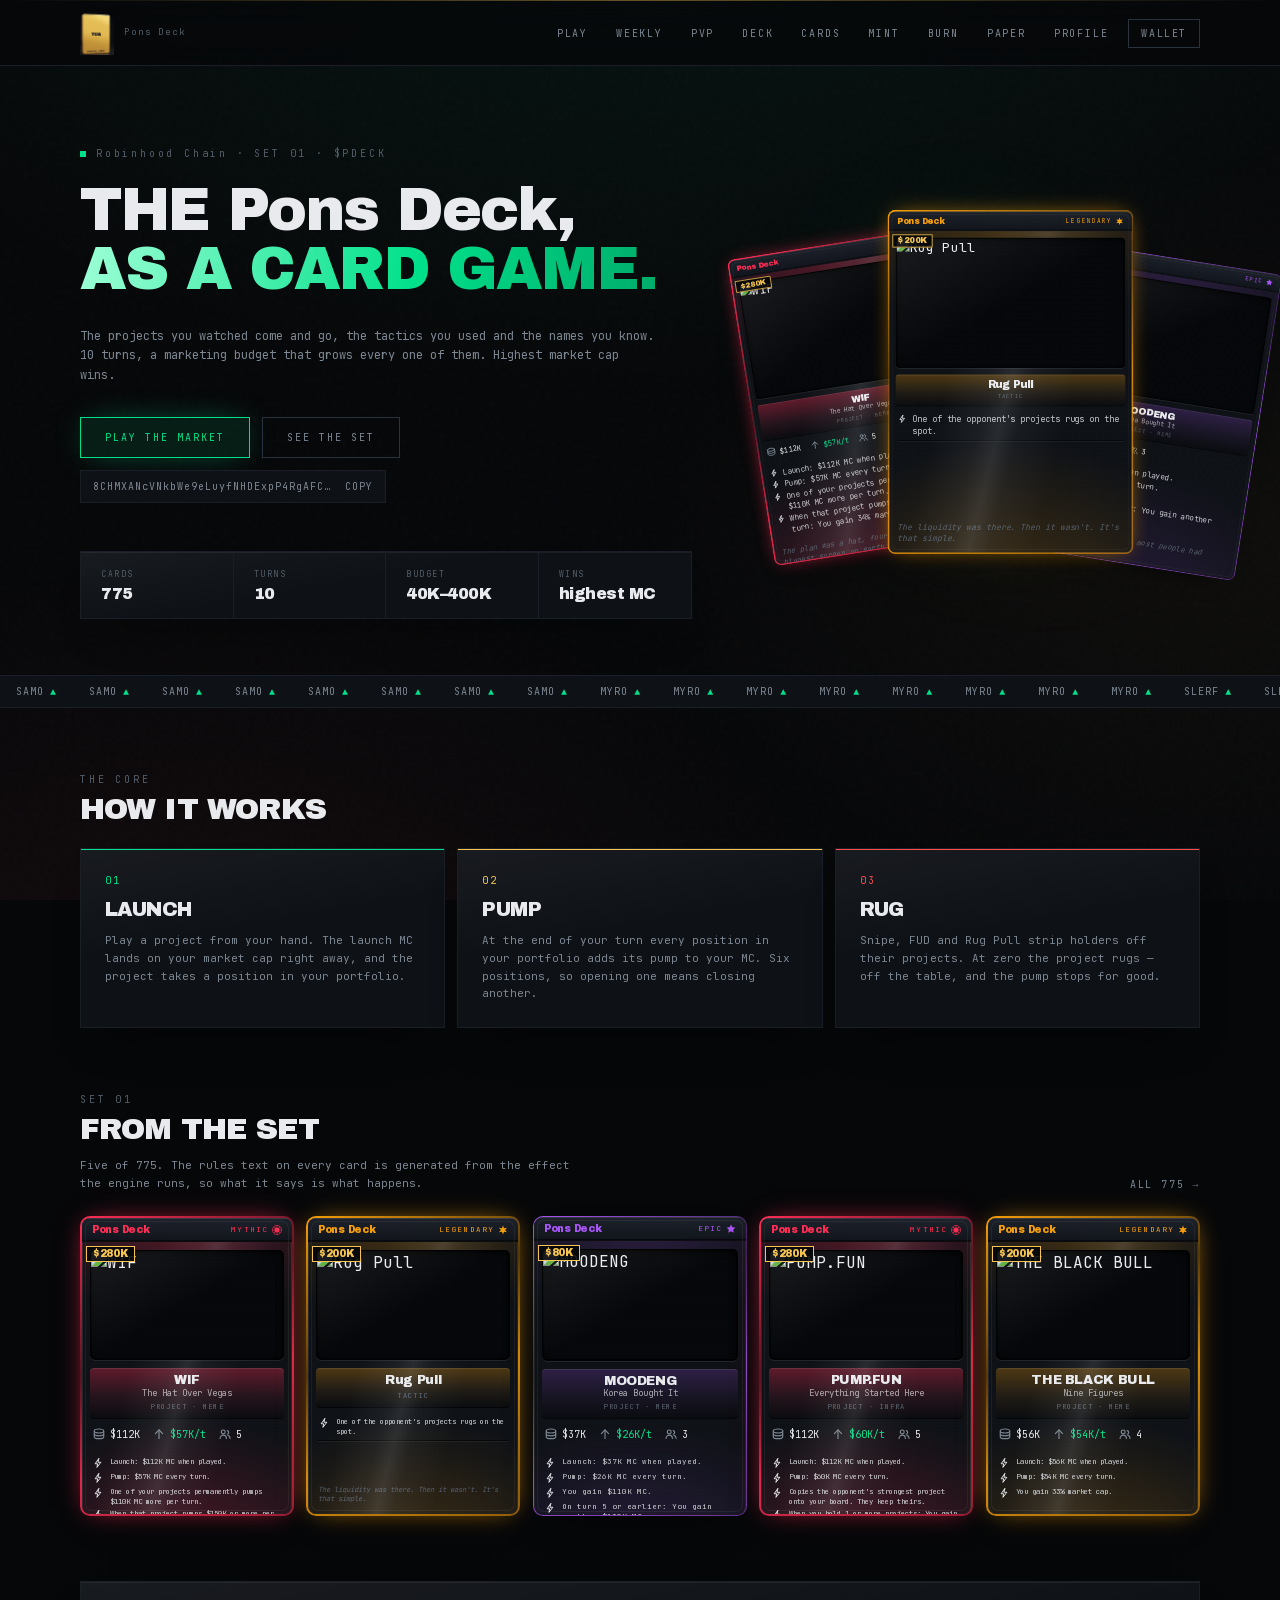
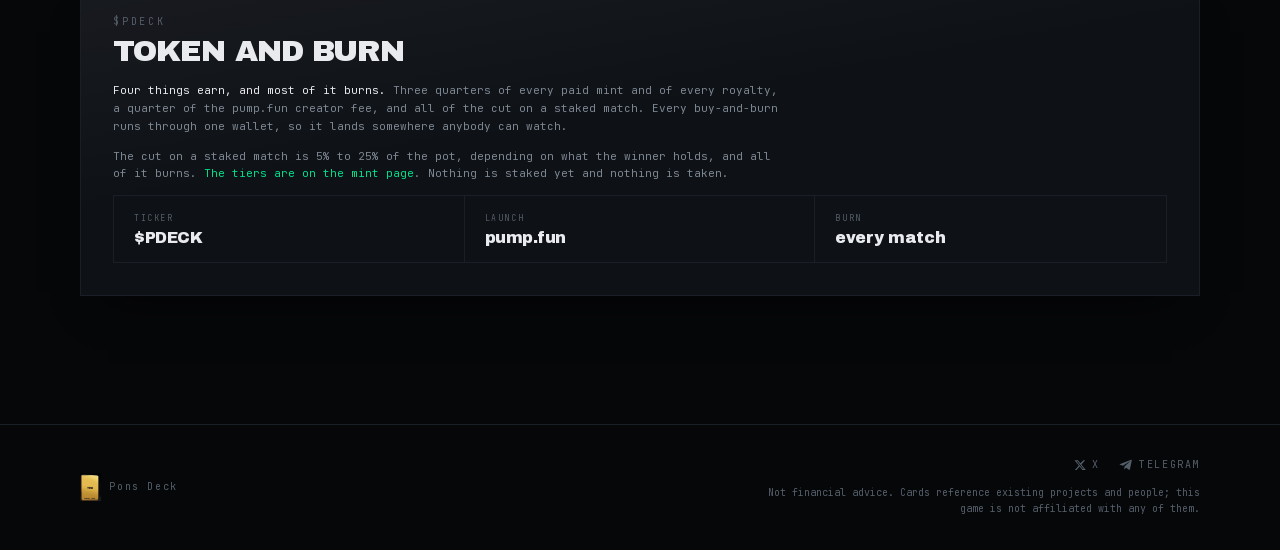
==== index.html @ 1ff7544f "Initial commit for Pons Deck (trenches.cards clone)" ====
<!DOCTYPE html><html lang="en" class="archivo_black_60aab6a7-module__a0io7q__variable jetbrains_mono_f8290d5a-module__2Nw1lG__variable"><head><meta charSet="utf-8"/><meta name="viewport" content="width=device-width, initial-scale=1"/><link rel="preload" href="/_next/static/media/5e4d537aaa9e154b-s.p.1ewykk74tw0il.woff2" as="font" crossorigin="" type="font/woff2"/><link rel="preload" href="/_next/static/media/70bc3e132a0a741e-s.p.3t6q91iet4nsy.woff2" as="font" crossorigin="" type="font/woff2"/><link rel="preload" as="image" href="/logo.png"/><link rel="preload" href="/art/wif.webp" as="image"/><link rel="preload" href="/art/rugpull.webp" as="image"/><link rel="preload" href="/art/moodeng.webp" as="image"/><link rel="preload" href="/art/pumpfun.webp" as="image"/><link rel="preload" href="/art/black-bull.webp" as="image"/><link rel="stylesheet" href="/_next/static/chunks/2begq67orxpct.css" data-precedence="next"/><link rel="preload" as="script" fetchPriority="low" href="/_next/static/chunks/310vm2bl3xxpt.js"/><script src="/_next/static/chunks/0jkxkc_osfzug.js" async=""></script><script src="/_next/static/chunks/0e-ip9sko4zkx.js" async=""></script><script src="/_next/static/chunks/0u-e01_rjtvdc.js" async=""></script><script src="/_next/static/chunks/turbopack-1wwi3iga9u_0g.js" async=""></script><script src="/_next/static/chunks/06-hdz4_4t0p2.js" async="" crossorigin=""></script><script src="/_next/static/chunks/16tr2kew3rztw.js" async="" crossorigin=""></script><script src="/_next/static/chunks/1-u04g0y1rtwx.js" async="" crossorigin=""></script><script src="/_next/static/chunks/0h2qsuyze9ds1.js" async="" crossorigin=""></script><script src="/_next/static/chunks/1tpcr4rs-er6t.js" async="" crossorigin=""></script><meta name="next-size-adjust" content=""/><title>Pons Deck</title><meta name="description" content="A card game about the Robinhood Chain Pons Deck. The projects you know, the tactics you use. Highest market cap wins."/><meta property="og:title" content="Pons Deck"/><meta property="og:description" content="A card game about the Robinhood Chain Pons Deck. The projects you know, the tactics you use. Highest market cap wins."/><meta property="og:image" content="https://Pons Deck.cards/opengraph-image.png?opengraph-image.3walmexu-iids.png"/><meta property="og:image:type" content="image/png"/><meta property="og:image:width" content="1200"/><meta property="og:image:height" content="630"/><meta property="og:image:alt" content="Pons Deck — six cards dealt out, market cap climbing to a mythic. Set 01, Robinhood Chain.
"/><meta name="twitter:card" content="summary_large_image"/><meta name="twitter:title" content="Pons Deck"/><meta name="twitter:description" content="A card game about the Robinhood Chain Pons Deck. The projects you know, the tactics you use. Highest market cap wins."/><meta name="twitter:image" content="https://Pons Deck.cards/twitter-image.png?twitter-image.3walmexu-iids.png"/><meta name="twitter:image:alt" content="Pons Deck — six cards dealt out, market cap climbing to a mythic. Set 01, Robinhood Chain.
"/><meta name="twitter:image:type" content="image/png"/><meta name="twitter:image:width" content="1200"/><meta name="twitter:image:height" content="630"/><link rel="icon" href="/icon.png" sizes="64x64" type="image/png"/><link rel="apple-touch-icon" href="/apple-icon.png" sizes="180x180" type="image/png"/><script src="/_next/static/chunks/0cz1d0mv5g_q7.js" noModule=""></script></head><body class="grid-lines flex min-h-screen flex-col"><div hidden=""><!--$--><!--/$--></div><header class="sticky top-0 z-50 border-b border-line bg-ground/70 backdrop-blur-xl"><div class="h-px w-full bg-gradient-to-r from-transparent via-gold/40 to-transparent"></div><nav class="mx-auto flex h-16 max-w-6xl items-center justify-between gap-4 px-4"><a class="group flex items-center gap-2.5" href="/"><img src="/logo.png" alt="TCG" class="h-9 w-auto mix-blend-screen sm:h-11" width="612" height="802"/><span class="hidden text-[9px] tracking-[0.22em] text-faint transition-colors group-hover:text-muted lg:inline">Pons Deck</span></a><div class="flex items-center gap-1"><div class="hidden items-center gap-1 md:flex"><a class="relative px-3 py-2 text-[10px] tracking-[0.18em] transition-colors text-muted hover:text-fg" href="/play">PLAY</a><a class="relative px-3 py-2 text-[10px] tracking-[0.18em] transition-colors text-muted hover:text-fg" href="/tournament">WEEKLY</a><a class="relative px-3 py-2 text-[10px] tracking-[0.18em] transition-colors text-muted hover:text-fg" href="/pvp">PVP</a><a class="relative px-3 py-2 text-[10px] tracking-[0.18em] transition-colors text-muted hover:text-fg" href="/deck">DECK</a><a class="relative px-3 py-2 text-[10px] tracking-[0.18em] transition-colors text-muted hover:text-fg" href="/cards">CARDS</a><a class="relative px-3 py-2 text-[10px] tracking-[0.18em] transition-colors text-muted hover:text-fg" href="/mint">MINT</a><a class="relative px-3 py-2 text-[10px] tracking-[0.18em] transition-colors text-muted hover:text-fg" href="/burn">BURN</a><a class="relative px-3 py-2 text-[10px] tracking-[0.18em] transition-colors text-muted hover:text-fg" href="/trenchpaper">PAPER</a><a class="relative px-3 py-2 text-[10px] tracking-[0.18em] transition-colors text-muted hover:text-fg" href="/profile">PROFILE</a></div><button type="button" aria-expanded="false" aria-label="Open the menu" class="border border-line-strong px-2.5 py-1.5 text-[13px] leading-none text-muted transition-colors hover:border-fg hover:text-fg md:hidden">☰</button><div class="relative ml-1"><button type="button" class="border border-line-strong px-3 py-1.5 text-[10px] tracking-[0.16em] text-muted transition-colors hover:border-pump hover:text-pump">WALLET</button></div></div></nav></header><main class="flex-1"><section class="mx-auto grid max-w-6xl gap-10 px-4 pt-20 pb-14 lg:grid-cols-[1fr_auto] lg:items-center lg:gap-6"><div><p class="flex items-center gap-2.5 text-[10px] tracking-[0.28em] text-faint"><span class="breathe h-1.5 w-1.5 bg-pump"></span>Robinhood Chain · SET 01 · $PDECK</p><h1 class="display mt-5 text-5xl sm:text-6xl 2xl:text-7xl"><span class="block">THE Pons Deck,</span><span class="green-gradient block">AS A CARD GAME.</span></h1><p class="mt-7 max-w-xl text-[12px] leading-relaxed text-muted">The projects you watched come and go, the tactics you used and the names you know.<!-- --> <!-- -->10<!-- --> turns, a marketing budget that grows every one of them. Highest market cap wins.</p><div class="mt-8 flex flex-wrap items-center gap-3"><a class="glow-pump border border-pump bg-pump/10 px-6 py-3 text-[10px] tracking-[0.2em] text-pump transition-colors hover:bg-pump hover:text-ground" href="/play">PLAY THE MARKET</a><a class="border border-line-strong px-6 py-3 text-[10px] tracking-[0.2em] text-muted transition-colors hover:border-gold hover:text-gold" href="/cards">SEE THE SET</a><button type="button" class="inline-flex items-center gap-3 border border-line bg-panel px-3 py-2 text-[10px] tracking-[0.1em] text-muted transition-colors hover:border-pump hover:text-fg"><span class="max-w-[15rem] truncate">8CHMXANcVNkbWe9eLuyfNHDExpP4RgAFCCEVQ6q7pump</span><span class="">COPY</span></button></div><dl class="panel mt-12 grid max-w-2xl grid-cols-2 border border-line sm:grid-cols-4"><div class="border-r border-line px-5 py-4"><dt class="text-[8px] tracking-[0.2em] text-faint">CARDS</dt><dd class="display mt-1.5 text-base">775</dd></div><div class="border-r border-line px-5 py-4"><dt class="text-[8px] tracking-[0.2em] text-faint">TURNS</dt><dd class="display mt-1.5 text-base">10</dd></div><div class="border-r border-line px-5 py-4"><dt class="text-[8px] tracking-[0.2em] text-faint">BUDGET</dt><dd class="display mt-1.5 text-base">40K–400K</dd></div><div class="px-5 py-4"><dt class="text-[8px] tracking-[0.2em] text-faint">WINS</dt><dd class="display mt-1.5 text-base">highest MC</dd></div></dl></div><div class="hidden lg:block"><div class="relative flex origin-center scale-[0.72] items-start justify-center xl:scale-[0.82]"><div aria-hidden="true" class="pointer-events-none absolute inset-0 -z-10 blur-3xl" style="background:radial-gradient(20rem 18rem at 50% 45%, rgba(0,224,138,0.16), transparent 70%), radial-gradient(16rem 14rem at 70% 70%, rgba(245,196,81,0.12), transparent 70%)"></div><div class="w-[172px] shrink-0" style="transform:translate(-20px, 26px) rotate(-9deg) scale(0.9);z-index:0"><article class="@container card-frame card-grain relative flex aspect-[5/7] flex-col overflow-hidden card-foil w-[300px]" style="border:2px solid transparent;background-image:radial-gradient(120% 80% at 50% -10%, #ff2d5562, rgba(0,0,0,0) 62%),radial-gradient(140% 70% at 50% 112%, #ff2d5540, rgba(0,0,0,0) 64%),linear-gradient(var(--color-panel), var(--color-panel)), linear-gradient(150deg, #ff2d55, #ff2d5555 38%, #ff2d55dd 62%, #ff2d5588);background-origin:border-box;background-clip:padding-box, border-box;box-shadow:inset 0 0 0 1px rgba(255,255,255,0.09), inset 0 1px 0 rgba(255,255,255,0.15), inset 0 -1px 0 rgba(0,0,0,0.6), 0 0 26px -10px #ff2d55, 0 18px 38px -26px rgba(0,0,0,0.95)"><span aria-hidden="true" class="pointer-events-none absolute inset-[3px] z-10 rounded-[7px]" style="box-shadow:inset 0 0 0 1px rgba(255,255,255,0.055)"></span><header class="relative flex shrink-0 items-center justify-between gap-2 border-b px-2.5 py-1.5" style="border-color:rgba(0,0,0,0.6);background:linear-gradient(to bottom, rgba(28,33,42,0.97), rgba(16,20,27,0.98));box-shadow:inset 0 1px 0 rgba(255,255,255,0.11), inset 0 -1px 0 rgba(0,0,0,0.55)"><span class="display tracking-tight text-[10px]" style="color:#ff2d55">Pons Deck</span><span class="flex items-center gap-1 tracking-[0.16em] text-[7.5px]" style="color:#ff2d55">MYTHIC<svg viewBox="0 0 24 24" class="h-2.5 w-2.5" aria-hidden="true" fill="#ff2d55"><circle cx="12" cy="12" r="11" fill="none" stroke="#ff2d55" stroke-width="1.6"></circle><path d="M12.00,1.00L13.77,7.73L19.78,4.22L16.27,10.23L23.00,12.00L16.27,13.77L19.78,19.78L13.77,16.27L12.00,23.00L10.23,16.27L4.22,19.78L7.73,13.77L1.00,12.00L7.73,10.23L4.22,4.22L10.23,7.73Z"></path></svg></span></header><div class="relative shrink-0 px-2 pt-2"><span class="absolute z-10 flex items-center justify-center border bg-ground/90 display tabular-nums border-gold text-gold top-1 left-1 px-1.5 py-0.5 text-[10px]" title="Costs $280K of marketing budget to play">$280K</span><div class="card-window relative overflow-hidden border" style="border-color:rgba(0,0,0,0.75);background:#05070a"><img src="/art/wif.webp" alt="WIF" class="object-cover block w-full aspect-video"/><div class="pointer-events-none absolute inset-0 bg-gradient-to-br from-white/8 via-transparent to-transparent"></div></div></div><div class="card-plate shrink-0 text-center mx-2 my-2 px-2 py-1.5" style="background:linear-gradient(to bottom, #ff2d5555, #ff2d5518 55%, rgba(0,0,0,0.34))"><h3 class="display leading-none text-[13px]">WIF</h3><p class="mt-0.5 leading-none text-fg/70 text-[9px]">The Hat Over Vegas</p><p class="mt-1 tracking-[0.18em] text-faint text-[7px]">PROJECT<!-- --> · MEME</p></div><div class="flex min-h-0 flex-1 flex-col gap-1 px-2.5 pb-2.5"><div class="flex flex-wrap items-center gap-x-3 gap-y-1"><span class="inline-flex items-center gap-1 tabular-nums text-[10px] text-fg"><svg viewBox="0 0 16 16" fill="none" stroke="currentColor" stroke-width="1.3" stroke-linecap="round" stroke-linejoin="round" class="shrink-0 text-muted h-3.5 w-3.5" aria-hidden="true"><ellipse cx="8" cy="4.6" rx="5.4" ry="2.3"></ellipse><path d="M2.6 4.6v3.2c0 1.27 2.42 2.3 5.4 2.3s5.4-1.03 5.4-2.3V4.6"></path><path d="M2.6 7.8V11c0 1.27 2.42 2.3 5.4 2.3s5.4-1.03 5.4-2.3V7.8"></path></svg>$112K</span><span class="inline-flex items-center gap-1 tabular-nums text-[10px] text-pump"><svg viewBox="0 0 16 16" fill="none" stroke="currentColor" stroke-width="1.3" stroke-linecap="round" stroke-linejoin="round" class="shrink-0 text-muted h-3.5 w-3.5" aria-hidden="true"><path d="M8 13.2V3.4"></path><path d="M3.9 7.5 8 3.2l4.1 4.3"></path></svg>$57K/t</span><span class="inline-flex items-center gap-1 tabular-nums text-[10px] text-fg"><svg viewBox="0 0 16 16" fill="none" stroke="currentColor" stroke-width="1.3" stroke-linecap="round" stroke-linejoin="round" class="shrink-0 text-muted h-3.5 w-3.5" aria-hidden="true"><circle cx="6" cy="5.6" r="2.2"></circle><path d="M2.4 13c0-2.2 1.6-3.7 3.6-3.7s3.6 1.5 3.6 3.7"></path><path d="M10.6 4.1a2.2 2.2 0 0 1 0 4.2"></path><path d="M11.4 9.6c1.4.4 2.4 1.7 2.4 3.4"></path></svg>5</span></div><hr class="card-groove" aria-hidden="true"/><ul class="space-y-0.5 leading-snug text-[3.54cqw] pt-1.5"><li class="flex gap-1.5"><svg viewBox="0 0 16 16" fill="none" stroke="currentColor" stroke-width="1.3" stroke-linecap="round" stroke-linejoin="round" class="mt-px shrink-0 h-3 w-3" aria-hidden="true"><path d="M8.9 2.2 4.2 9h3.3l-.9 4.8L11.8 7H8.4z"></path></svg><span class="text-fg/85">Launch: $112K MC when played.</span></li><li class="flex gap-1.5"><svg viewBox="0 0 16 16" fill="none" stroke="currentColor" stroke-width="1.3" stroke-linecap="round" stroke-linejoin="round" class="mt-px shrink-0 h-3 w-3" aria-hidden="true"><path d="M8.9 2.2 4.2 9h3.3l-.9 4.8L11.8 7H8.4z"></path></svg><span class="text-fg/85">Pump: $57K MC every turn.</span></li><li class="flex gap-1.5"><svg viewBox="0 0 16 16" fill="none" stroke="currentColor" stroke-width="1.3" stroke-linecap="round" stroke-linejoin="round" class="mt-px shrink-0 h-3 w-3" aria-hidden="true"><path d="M8.9 2.2 4.2 9h3.3l-.9 4.8L11.8 7H8.4z"></path></svg><span class="text-fg/85">One of your projects permanently pumps $110K MC more per turn.</span></li><li class="flex gap-1.5"><svg viewBox="0 0 16 16" fill="none" stroke="currentColor" stroke-width="1.3" stroke-linecap="round" stroke-linejoin="round" class="mt-px shrink-0 h-3 w-3" aria-hidden="true"><path d="M8.9 2.2 4.2 9h3.3l-.9 4.8L11.8 7H8.4z"></path></svg><span class="text-fg/85">When that project pumps $150K or more per turn: You gain 34% market cap.</span></li></ul><hr class="card-groove" aria-hidden="true"/><p class="mt-auto text-faint italic leading-snug pt-2 text-[3.36cqw]">The plan was a hat, four storeys tall, on the biggest screen on earth.</p></div></article></div><div class="w-[172px] shrink-0 -ml-4" style="transform:translate(0px, 0px) rotate(0deg) scale(1);z-index:20"><article class="@container card-frame card-grain relative flex aspect-[5/7] flex-col overflow-hidden card-foil w-[300px]" style="border:2px solid transparent;background-image:radial-gradient(120% 80% at 50% -10%, #f59e0b50, rgba(0,0,0,0) 62%),radial-gradient(140% 70% at 50% 112%, #f59e0b34, rgba(0,0,0,0) 64%),linear-gradient(var(--color-panel), var(--color-panel)), linear-gradient(150deg, #f59e0b, #f59e0b55 38%, #f59e0bdd 62%, #f59e0b88);background-origin:border-box;background-clip:padding-box, border-box;box-shadow:inset 0 0 0 1px rgba(255,255,255,0.09), inset 0 1px 0 rgba(255,255,255,0.15), inset 0 -1px 0 rgba(0,0,0,0.6), 0 0 26px -10px #f59e0b, 0 18px 38px -26px rgba(0,0,0,0.95)"><span aria-hidden="true" class="pointer-events-none absolute inset-[3px] z-10 rounded-[7px]" style="box-shadow:inset 0 0 0 1px rgba(255,255,255,0.055)"></span><header class="relative flex shrink-0 items-center justify-between gap-2 border-b px-2.5 py-1.5" style="border-color:rgba(0,0,0,0.6);background:linear-gradient(to bottom, rgba(28,33,42,0.97), rgba(16,20,27,0.98));box-shadow:inset 0 1px 0 rgba(255,255,255,0.11), inset 0 -1px 0 rgba(0,0,0,0.55)"><span class="display tracking-tight text-[10px]" style="color:#f59e0b">Pons Deck</span><span class="flex items-center gap-1 tracking-[0.16em] text-[7.5px]" style="color:#f59e0b">LEGENDARY<svg viewBox="0 0 24 24" class="h-2.5 w-2.5" aria-hidden="true" fill="#f59e0b"><path d="M12.00,1.00L14.53,7.62L21.53,6.50L17.06,12.00L21.53,17.50L14.53,16.38L12.00,23.00L9.47,16.38L2.47,17.50L6.94,12.00L2.47,6.50L9.47,7.62Z"></path></svg></span></header><div class="relative shrink-0 px-2 pt-2"><span class="absolute z-10 flex items-center justify-center border bg-ground/90 display tabular-nums border-gold text-gold top-1 left-1 px-1.5 py-0.5 text-[10px]" title="Costs $200K of marketing budget to play">$200K</span><div class="card-window relative overflow-hidden border" style="border-color:rgba(0,0,0,0.75);background:#05070a"><img src="/art/rugpull.webp" alt="Rug Pull" class="object-cover block w-full aspect-video"/><div class="pointer-events-none absolute inset-0 bg-gradient-to-br from-white/8 via-transparent to-transparent"></div></div></div><div class="card-plate shrink-0 text-center mx-2 my-2 px-2 py-1.5" style="background:linear-gradient(to bottom, #f59e0b46, #f59e0b14 55%, rgba(0,0,0,0.34))"><h3 class="display leading-none text-[13px]">Rug Pull</h3><p class="mt-1 tracking-[0.18em] text-faint text-[7px]">TACTIC</p></div><div class="flex min-h-0 flex-1 flex-col gap-1 px-2.5 pb-2.5"><ul class="space-y-0.5 leading-snug text-[3.54cqw]"><li class="flex gap-1.5"><svg viewBox="0 0 16 16" fill="none" stroke="currentColor" stroke-width="1.3" stroke-linecap="round" stroke-linejoin="round" class="mt-px shrink-0 h-3 w-3" aria-hidden="true"><path d="M8.9 2.2 4.2 9h3.3l-.9 4.8L11.8 7H8.4z"></path></svg><span class="text-fg/85">One of the opponent&#x27;s projects rugs on the spot.</span></li></ul><hr class="card-groove" aria-hidden="true"/><p class="mt-auto text-faint italic leading-snug pt-2 text-[3.36cqw]">The liquidity was there. Then it wasn&#x27;t. It&#x27;s that simple.</p></div></article></div><div class="w-[172px] shrink-0 -ml-4" style="transform:translate(20px, 26px) rotate(9deg) scale(0.9);z-index:10"><article class="@container card-frame card-grain relative flex aspect-[5/7] flex-col overflow-hidden w-[300px]" style="border:1.5px solid transparent;background-image:radial-gradient(120% 80% at 50% -10%, #a855f73d, rgba(0,0,0,0) 62%),radial-gradient(140% 70% at 50% 112%, #a855f728, rgba(0,0,0,0) 64%),linear-gradient(var(--color-panel), var(--color-panel)), linear-gradient(150deg, #a855f7, #a855f755 38%, #a855f7dd 62%, #a855f788);background-origin:border-box;background-clip:padding-box, border-box;box-shadow:inset 0 0 0 1px rgba(255,255,255,0.06), inset 0 1px 0 rgba(255,255,255,0.11), inset 0 -1px 0 rgba(0,0,0,0.55), 0 18px 38px -26px rgba(0,0,0,0.95)"><span aria-hidden="true" class="pointer-events-none absolute inset-[3px] z-10 rounded-[7px]" style="box-shadow:inset 0 0 0 1px rgba(255,255,255,0.055)"></span><header class="relative flex shrink-0 items-center justify-between gap-2 border-b px-2.5 py-1.5" style="border-color:rgba(0,0,0,0.6);background:linear-gradient(to bottom, rgba(28,33,42,0.97), rgba(16,20,27,0.98));box-shadow:inset 0 1px 0 rgba(255,255,255,0.11), inset 0 -1px 0 rgba(0,0,0,0.55)"><span class="display tracking-tight text-[10px]" style="color:#a855f7">Pons Deck</span><span class="flex items-center gap-1 tracking-[0.16em] text-[7.5px]" style="color:#a855f7">EPIC<svg viewBox="0 0 24 24" class="h-2.5 w-2.5" aria-hidden="true" fill="#a855f7"><path d="M12.00,1.00L15.23,7.55L22.46,8.60L17.23,13.70L18.47,20.90L12.00,17.50L5.53,20.90L6.77,13.70L1.54,8.60L8.77,7.55Z"></path></svg></span></header><div class="relative shrink-0 px-2 pt-2"><span class="absolute z-10 flex items-center justify-center border bg-ground/90 display tabular-nums border-gold text-gold top-1 left-1 px-1.5 py-0.5 text-[10px]" title="Costs $80K of marketing budget to play">$80K</span><div class="card-window relative overflow-hidden border" style="border-color:rgba(0,0,0,0.75);background:#05070a"><img src="/art/moodeng.webp" alt="MOODENG" class="object-cover block w-full aspect-video"/><div class="pointer-events-none absolute inset-0 bg-gradient-to-br from-white/8 via-transparent to-transparent"></div></div></div><div class="card-plate shrink-0 text-center mx-2 my-2 px-2 py-1.5" style="background:linear-gradient(to bottom, #a855f735, #a855f70f 55%, rgba(0,0,0,0.34))"><h3 class="display leading-none text-[13px]">MOODENG</h3><p class="mt-0.5 leading-none text-fg/70 text-[9px]">Korea Bought It</p><p class="mt-1 tracking-[0.18em] text-faint text-[7px]">PROJECT<!-- --> · MEME</p></div><div class="flex min-h-0 flex-1 flex-col gap-1 px-2.5 pb-2.5"><div class="flex flex-wrap items-center gap-x-3 gap-y-1"><span class="inline-flex items-center gap-1 tabular-nums text-[10px] text-fg"><svg viewBox="0 0 16 16" fill="none" stroke="currentColor" stroke-width="1.3" stroke-linecap="round" stroke-linejoin="round" class="shrink-0 text-muted h-3.5 w-3.5" aria-hidden="true"><ellipse cx="8" cy="4.6" rx="5.4" ry="2.3"></ellipse><path d="M2.6 4.6v3.2c0 1.27 2.42 2.3 5.4 2.3s5.4-1.03 5.4-2.3V4.6"></path><path d="M2.6 7.8V11c0 1.27 2.42 2.3 5.4 2.3s5.4-1.03 5.4-2.3V7.8"></path></svg>$37K</span><span class="inline-flex items-center gap-1 tabular-nums text-[10px] text-pump"><svg viewBox="0 0 16 16" fill="none" stroke="currentColor" stroke-width="1.3" stroke-linecap="round" stroke-linejoin="round" class="shrink-0 text-muted h-3.5 w-3.5" aria-hidden="true"><path d="M8 13.2V3.4"></path><path d="M3.9 7.5 8 3.2l4.1 4.3"></path></svg>$26K/t</span><span class="inline-flex items-center gap-1 tabular-nums text-[10px] text-fg"><svg viewBox="0 0 16 16" fill="none" stroke="currentColor" stroke-width="1.3" stroke-linecap="round" stroke-linejoin="round" class="shrink-0 text-muted h-3.5 w-3.5" aria-hidden="true"><circle cx="6" cy="5.6" r="2.2"></circle><path d="M2.4 13c0-2.2 1.6-3.7 3.6-3.7s3.6 1.5 3.6 3.7"></path><path d="M10.6 4.1a2.2 2.2 0 0 1 0 4.2"></path><path d="M11.4 9.6c1.4.4 2.4 1.7 2.4 3.4"></path></svg>3</span></div><hr class="card-groove" aria-hidden="true"/><ul class="space-y-0.5 leading-snug text-[3.54cqw] pt-1.5"><li class="flex gap-1.5"><svg viewBox="0 0 16 16" fill="none" stroke="currentColor" stroke-width="1.3" stroke-linecap="round" stroke-linejoin="round" class="mt-px shrink-0 h-3 w-3" aria-hidden="true"><path d="M8.9 2.2 4.2 9h3.3l-.9 4.8L11.8 7H8.4z"></path></svg><span class="text-fg/85">Launch: $37K MC when played.</span></li><li class="flex gap-1.5"><svg viewBox="0 0 16 16" fill="none" stroke="currentColor" stroke-width="1.3" stroke-linecap="round" stroke-linejoin="round" class="mt-px shrink-0 h-3 w-3" aria-hidden="true"><path d="M8.9 2.2 4.2 9h3.3l-.9 4.8L11.8 7H8.4z"></path></svg><span class="text-fg/85">Pump: $26K MC every turn.</span></li><li class="flex gap-1.5"><svg viewBox="0 0 16 16" fill="none" stroke="currentColor" stroke-width="1.3" stroke-linecap="round" stroke-linejoin="round" class="mt-px shrink-0 h-3 w-3" aria-hidden="true"><path d="M8.9 2.2 4.2 9h3.3l-.9 4.8L11.8 7H8.4z"></path></svg><span class="text-fg/85">You gain $110K MC.</span></li><li class="flex gap-1.5"><svg viewBox="0 0 16 16" fill="none" stroke="currentColor" stroke-width="1.3" stroke-linecap="round" stroke-linejoin="round" class="mt-px shrink-0 h-3 w-3" aria-hidden="true"><path d="M8.9 2.2 4.2 9h3.3l-.9 4.8L11.8 7H8.4z"></path></svg><span class="text-fg/85">On turn 5 or earlier: You gain another $130K MC.</span></li></ul><hr class="card-groove" aria-hidden="true"/><p class="mt-auto text-faint italic leading-snug pt-2 text-[3.36cqw]">The listings came before most people had learned the name.</p></div></article></div></div></div></section><div class="overflow-hidden border-y border-line bg-panel py-2" aria-hidden="true"><div class="tape flex w-max"><div class="flex shrink-0"><span class="flex items-center gap-1.5 px-4 text-[10px] tracking-[0.1em] whitespace-nowrap"><span class="text-muted">SAMO</span><span class="text-pump">▲</span></span><span class="flex items-center gap-1.5 px-4 text-[10px] tracking-[0.1em] whitespace-nowrap"><span class="text-muted">SAMO</span><span class="text-pump">▲</span></span><span class="flex items-center gap-1.5 px-4 text-[10px] tracking-[0.1em] whitespace-nowrap"><span class="text-muted">SAMO</span><span class="text-pump">▲</span></span><span class="flex items-center gap-1.5 px-4 text-[10px] tracking-[0.1em] whitespace-nowrap"><span class="text-muted">SAMO</span><span class="text-pump">▲</span></span><span class="flex items-center gap-1.5 px-4 text-[10px] tracking-[0.1em] whitespace-nowrap"><span class="text-muted">SAMO</span><span class="text-pump">▲</span></span><span class="flex items-center gap-1.5 px-4 text-[10px] tracking-[0.1em] whitespace-nowrap"><span class="text-muted">SAMO</span><span class="text-pump">▲</span></span><span class="flex items-center gap-1.5 px-4 text-[10px] tracking-[0.1em] whitespace-nowrap"><span class="text-muted">SAMO</span><span class="text-pump">▲</span></span><span class="flex items-center gap-1.5 px-4 text-[10px] tracking-[0.1em] whitespace-nowrap"><span class="text-muted">SAMO</span><span class="text-pump">▲</span></span><span class="flex items-center gap-1.5 px-4 text-[10px] tracking-[0.1em] whitespace-nowrap"><span class="text-muted">MYRO</span><span class="text-pump">▲</span></span><span class="flex items-center gap-1.5 px-4 text-[10px] tracking-[0.1em] whitespace-nowrap"><span class="text-muted">MYRO</span><span class="text-pump">▲</span></span><span class="flex items-center gap-1.5 px-4 text-[10px] tracking-[0.1em] whitespace-nowrap"><span class="text-muted">MYRO</span><span class="text-pump">▲</span></span><span class="flex items-center gap-1.5 px-4 text-[10px] tracking-[0.1em] whitespace-nowrap"><span class="text-muted">MYRO</span><span class="text-pump">▲</span></span><span class="flex items-center gap-1.5 px-4 text-[10px] tracking-[0.1em] whitespace-nowrap"><span class="text-muted">MYRO</span><span class="text-pump">▲</span></span><span class="flex items-center gap-1.5 px-4 text-[10px] tracking-[0.1em] whitespace-nowrap"><span class="text-muted">MYRO</span><span class="text-pump">▲</span></span><span class="flex items-center gap-1.5 px-4 text-[10px] tracking-[0.1em] whitespace-nowrap"><span class="text-muted">MYRO</span><span class="text-pump">▲</span></span><span class="flex items-center gap-1.5 px-4 text-[10px] tracking-[0.1em] whitespace-nowrap"><span class="text-muted">MYRO</span><span class="text-pump">▲</span></span><span class="flex items-center gap-1.5 px-4 text-[10px] tracking-[0.1em] whitespace-nowrap"><span class="text-muted">SLERF</span><span class="text-pump">▲</span></span><span class="flex items-center gap-1.5 px-4 text-[10px] tracking-[0.1em] whitespace-nowrap"><span class="text-muted">SLERF</span><span class="text-pump">▲</span></span><span class="flex items-center gap-1.5 px-4 text-[10px] tracking-[0.1em] whitespace-nowrap"><span class="text-muted">SLERF</span><span class="text-pump">▲</span></span><span class="flex items-center gap-1.5 px-4 text-[10px] tracking-[0.1em] whitespace-nowrap"><span class="text-muted">SLERF</span><span class="text-pump">▲</span></span><span class="flex items-center gap-1.5 px-4 text-[10px] tracking-[0.1em] whitespace-nowrap"><span class="text-muted">SLERF</span><span class="text-pump">▲</span></span><span class="flex items-center gap-1.5 px-4 text-[10px] tracking-[0.1em] whitespace-nowrap"><span class="text-muted">SLERF</span><span class="text-pump">▲</span></span><span class="flex items-center gap-1.5 px-4 text-[10px] tracking-[0.1em] whitespace-nowrap"><span class="text-muted">SLERF</span><span class="text-pump">▲</span></span><span class="flex items-center gap-1.5 px-4 text-[10px] tracking-[0.1em] whitespace-nowrap"><span class="text-muted">SLERF</span><span class="text-pump">▲</span></span><span class="flex items-center gap-1.5 px-4 text-[10px] tracking-[0.1em] whitespace-nowrap"><span class="text-muted">SMOLE</span><span class="text-pump">▲</span></span><span class="flex items-center gap-1.5 px-4 text-[10px] tracking-[0.1em] whitespace-nowrap"><span class="text-muted">SMOLE</span><span class="text-pump">▲</span></span><span class="flex items-center gap-1.5 px-4 text-[10px] tracking-[0.1em] whitespace-nowrap"><span class="text-muted">SMOLE</span><span class="text-pump">▲</span></span><span class="flex items-center gap-1.5 px-4 text-[10px] tracking-[0.1em] whitespace-nowrap"><span class="text-muted">SMOLE</span><span class="text-pump">▲</span></span><span class="flex items-center gap-1.5 px-4 text-[10px] tracking-[0.1em] whitespace-nowrap"><span class="text-muted">SMOLE</span><span class="text-pump">▲</span></span><span class="flex items-center gap-1.5 px-4 text-[10px] tracking-[0.1em] whitespace-nowrap"><span class="text-muted">SMOLE</span><span class="text-pump">▲</span></span><span class="flex items-center gap-1.5 px-4 text-[10px] tracking-[0.1em] whitespace-nowrap"><span class="text-muted">SMOLE</span><span class="text-pump">▲</span></span><span class="flex items-center gap-1.5 px-4 text-[10px] tracking-[0.1em] whitespace-nowrap"><span class="text-muted">SMOLE</span><span class="text-pump">▲</span></span><span class="flex items-center gap-1.5 px-4 text-[10px] tracking-[0.1em] whitespace-nowrap"><span class="text-muted">MOODENG</span><span class="text-pump">▲</span></span><span class="flex items-center gap-1.5 px-4 text-[10px] tracking-[0.1em] whitespace-nowrap"><span class="text-muted">MOODENG</span><span class="text-pump">▲</span></span><span class="flex items-center gap-1.5 px-4 text-[10px] tracking-[0.1em] whitespace-nowrap"><span class="text-muted">MOODENG</span><span class="text-pump">▲</span></span><span class="flex items-center gap-1.5 px-4 text-[10px] tracking-[0.1em] whitespace-nowrap"><span class="text-muted">MOODENG</span><span class="text-pump">▲</span></span><span class="flex items-center gap-1.5 px-4 text-[10px] tracking-[0.1em] whitespace-nowrap"><span class="text-muted">MOODENG</span><span class="text-pump">▲</span></span><span class="flex items-center gap-1.5 px-4 text-[10px] tracking-[0.1em] whitespace-nowrap"><span class="text-muted">MOODENG</span><span class="text-pump">▲</span></span><span class="flex items-center gap-1.5 px-4 text-[10px] tracking-[0.1em] whitespace-nowrap"><span class="text-muted">MOODENG</span><span class="text-pump">▲</span></span><span class="flex items-center gap-1.5 px-4 text-[10px] tracking-[0.1em] whitespace-nowrap"><span class="text-muted">MOODENG</span><span class="text-pump">▲</span></span><span class="flex items-center gap-1.5 px-4 text-[10px] tracking-[0.1em] whitespace-nowrap"><span class="text-muted">CHILLGUY</span><span class="text-pump">▲</span></span><span class="flex items-center gap-1.5 px-4 text-[10px] tracking-[0.1em] whitespace-nowrap"><span class="text-muted">CHILLGUY</span><span class="text-pump">▲</span></span><span class="flex items-center gap-1.5 px-4 text-[10px] tracking-[0.1em] whitespace-nowrap"><span class="text-muted">CHILLGUY</span><span class="text-pump">▲</span></span><span class="flex items-center gap-1.5 px-4 text-[10px] tracking-[0.1em] whitespace-nowrap"><span class="text-muted">CHILLGUY</span><span class="text-pump">▲</span></span><span class="flex items-center gap-1.5 px-4 text-[10px] tracking-[0.1em] whitespace-nowrap"><span class="text-muted">CHILLGUY</span><span class="text-pump">▲</span></span><span class="flex items-center gap-1.5 px-4 text-[10px] tracking-[0.1em] whitespace-nowrap"><span class="text-muted">CHILLGUY</span><span class="text-pump">▲</span></span><span class="flex items-center gap-1.5 px-4 text-[10px] tracking-[0.1em] whitespace-nowrap"><span class="text-muted">CHILLGUY</span><span class="text-pump">▲</span></span><span class="flex items-center gap-1.5 px-4 text-[10px] tracking-[0.1em] whitespace-nowrap"><span class="text-muted">CHILLGUY</span><span class="text-pump">▲</span></span><span class="flex items-center gap-1.5 px-4 text-[10px] tracking-[0.1em] whitespace-nowrap"><span class="text-muted">USELESS</span><span class="text-pump">▲</span></span><span class="flex items-center gap-1.5 px-4 text-[10px] tracking-[0.1em] whitespace-nowrap"><span class="text-muted">USELESS</span><span class="text-pump">▲</span></span><span class="flex items-center gap-1.5 px-4 text-[10px] tracking-[0.1em] whitespace-nowrap"><span class="text-muted">USELESS</span><span class="text-pump">▲</span></span><span class="flex items-center gap-1.5 px-4 text-[10px] tracking-[0.1em] whitespace-nowrap"><span class="text-muted">USELESS</span><span class="text-pump">▲</span></span><span class="flex items-center gap-1.5 px-4 text-[10px] tracking-[0.1em] whitespace-nowrap"><span class="text-muted">USELESS</span><span class="text-pump">▲</span></span><span class="flex items-center gap-1.5 px-4 text-[10px] tracking-[0.1em] whitespace-nowrap"><span class="text-muted">USELESS</span><span class="text-pump">▲</span></span><span class="flex items-center gap-1.5 px-4 text-[10px] tracking-[0.1em] whitespace-nowrap"><span class="text-muted">USELESS</span><span class="text-pump">▲</span></span><span class="flex items-center gap-1.5 px-4 text-[10px] tracking-[0.1em] whitespace-nowrap"><span class="text-muted">USELESS</span><span class="text-pump">▲</span></span><span class="flex items-center gap-1.5 px-4 text-[10px] tracking-[0.1em] whitespace-nowrap"><span class="text-muted">MICHI</span><span class="text-pump">▲</span></span><span class="flex items-center gap-1.5 px-4 text-[10px] tracking-[0.1em] whitespace-nowrap"><span class="text-muted">PONKE</span><span class="text-pump">▲</span></span><span class="flex items-center gap-1.5 px-4 text-[10px] tracking-[0.1em] whitespace-nowrap"><span class="text-muted">PONKE</span><span class="text-pump">▲</span></span><span class="flex items-center gap-1.5 px-4 text-[10px] tracking-[0.1em] whitespace-nowrap"><span class="text-muted">PONKE</span><span class="text-pump">▲</span></span><span class="flex items-center gap-1.5 px-4 text-[10px] tracking-[0.1em] whitespace-nowrap"><span class="text-muted">PONKE</span><span class="text-pump">▲</span></span><span class="flex items-center gap-1.5 px-4 text-[10px] tracking-[0.1em] whitespace-nowrap"><span class="text-muted">PONKE</span><span class="text-pump">▲</span></span><span class="flex items-center gap-1.5 px-4 text-[10px] tracking-[0.1em] whitespace-nowrap"><span class="text-muted">PONKE</span><span class="text-pump">▲</span></span><span class="flex items-center gap-1.5 px-4 text-[10px] tracking-[0.1em] whitespace-nowrap"><span class="text-muted">PONKE</span><span class="text-pump">▲</span></span><span class="flex items-center gap-1.5 px-4 text-[10px] tracking-[0.1em] whitespace-nowrap"><span class="text-muted">PONKE</span><span class="text-pump">▲</span></span><span class="flex items-center gap-1.5 px-4 text-[10px] tracking-[0.1em] whitespace-nowrap"><span class="text-muted">HOPPY</span><span class="text-pump">▲</span></span><span class="flex items-center gap-1.5 px-4 text-[10px] tracking-[0.1em] whitespace-nowrap"><span class="text-muted">WEN</span><span class="text-pump">▲</span></span><span class="flex items-center gap-1.5 px-4 text-[10px] tracking-[0.1em] whitespace-nowrap"><span class="text-muted">BILLY</span><span class="text-pump">▲</span></span><span class="flex items-center gap-1.5 px-4 text-[10px] tracking-[0.1em] whitespace-nowrap"><span class="text-muted">RETARDIO</span><span class="text-pump">▲</span></span><span class="flex items-center gap-1.5 px-4 text-[10px] tracking-[0.1em] whitespace-nowrap"><span class="text-muted">RETARDIO</span><span class="text-pump">▲</span></span><span class="flex items-center gap-1.5 px-4 text-[10px] tracking-[0.1em] whitespace-nowrap"><span class="text-muted">RETARDIO</span><span class="text-pump">▲</span></span><span class="flex items-center gap-1.5 px-4 text-[10px] tracking-[0.1em] whitespace-nowrap"><span class="text-muted">RETARDIO</span><span class="text-pump">▲</span></span><span class="flex items-center gap-1.5 px-4 text-[10px] tracking-[0.1em] whitespace-nowrap"><span class="text-muted">RETARDIO</span><span class="text-pump">▲</span></span><span class="flex items-center gap-1.5 px-4 text-[10px] tracking-[0.1em] whitespace-nowrap"><span class="text-muted">RETARDIO</span><span class="text-pump">▲</span></span><span class="flex items-center gap-1.5 px-4 text-[10px] tracking-[0.1em] whitespace-nowrap"><span class="text-muted">RETARDIO</span><span class="text-pump">▲</span></span><span class="flex items-center gap-1.5 px-4 text-[10px] tracking-[0.1em] whitespace-nowrap"><span class="text-muted">RETARDIO</span><span class="text-pump">▲</span></span><span class="flex items-center gap-1.5 px-4 text-[10px] tracking-[0.1em] whitespace-nowrap"><span class="text-muted">FWOG</span><span class="text-pump">▲</span></span><span class="flex items-center gap-1.5 px-4 text-[10px] tracking-[0.1em] whitespace-nowrap"><span class="text-muted">FWOG</span><span class="text-pump">▲</span></span><span class="flex items-center gap-1.5 px-4 text-[10px] tracking-[0.1em] whitespace-nowrap"><span class="text-muted">FWOG</span><span class="text-pump">▲</span></span><span class="flex items-center gap-1.5 px-4 text-[10px] tracking-[0.1em] whitespace-nowrap"><span class="text-muted">FWOG</span><span class="text-pump">▲</span></span><span class="flex items-center gap-1.5 px-4 text-[10px] tracking-[0.1em] whitespace-nowrap"><span class="text-muted">FWOG</span><span class="text-pump">▲</span></span><span class="flex items-center gap-1.5 px-4 text-[10px] tracking-[0.1em] whitespace-nowrap"><span class="text-muted">FWOG</span><span class="text-pump">▲</span></span><span class="flex items-center gap-1.5 px-4 text-[10px] tracking-[0.1em] whitespace-nowrap"><span class="text-muted">FWOG</span><span class="text-pump">▲</span></span><span class="flex items-center gap-1.5 px-4 text-[10px] tracking-[0.1em] whitespace-nowrap"><span class="text-muted">FWOG</span><span class="text-pump">▲</span></span><span class="flex items-center gap-1.5 px-4 text-[10px] tracking-[0.1em] whitespace-nowrap"><span class="text-muted">GME</span><span class="text-pump">▲</span></span><span class="flex items-center gap-1.5 px-4 text-[10px] tracking-[0.1em] whitespace-nowrap"><span class="text-muted">DADDY</span><span class="text-pump">▲</span></span><span class="flex items-center gap-1.5 px-4 text-[10px] tracking-[0.1em] whitespace-nowrap"><span class="text-muted">SMB</span><span class="text-pump">▲</span></span><span class="flex items-center gap-1.5 px-4 text-[10px] tracking-[0.1em] whitespace-nowrap"><span class="text-muted">SMB</span><span class="text-pump">▲</span></span><span class="flex items-center gap-1.5 px-4 text-[10px] tracking-[0.1em] whitespace-nowrap"><span class="text-muted">SMB</span><span class="text-pump">▲</span></span><span class="flex items-center gap-1.5 px-4 text-[10px] tracking-[0.1em] whitespace-nowrap"><span class="text-muted">SMB</span><span class="text-pump">▲</span></span><span class="flex items-center gap-1.5 px-4 text-[10px] tracking-[0.1em] whitespace-nowrap"><span class="text-muted">SMB</span><span class="text-pump">▲</span></span><span class="flex items-center gap-1.5 px-4 text-[10px] tracking-[0.1em] whitespace-nowrap"><span class="text-muted">SMB</span><span class="text-pump">▲</span></span><span class="flex items-center gap-1.5 px-4 text-[10px] tracking-[0.1em] whitespace-nowrap"><span class="text-muted">SMB</span><span class="text-pump">▲</span></span><span class="flex items-center gap-1.5 px-4 text-[10px] tracking-[0.1em] whitespace-nowrap"><span class="text-muted">SMB</span><span class="text-pump">▲</span></span><span class="flex items-center gap-1.5 px-4 text-[10px] tracking-[0.1em] whitespace-nowrap"><span class="text-muted">SLND</span><span class="text-pump">▲</span></span><span class="flex items-center gap-1.5 px-4 text-[10px] tracking-[0.1em] whitespace-nowrap"><span class="text-muted">POPCAT</span><span class="text-pump">▲</span></span><span class="flex items-center gap-1.5 px-4 text-[10px] tracking-[0.1em] whitespace-nowrap"><span class="text-muted">POPCAT</span><span class="text-pump">▲</span></span><span class="flex items-center gap-1.5 px-4 text-[10px] tracking-[0.1em] whitespace-nowrap"><span class="text-muted">POPCAT</span><span class="text-pump">▲</span></span><span class="flex items-center gap-1.5 px-4 text-[10px] tracking-[0.1em] whitespace-nowrap"><span class="text-muted">POPCAT</span><span class="text-pump">▲</span></span><span class="flex items-center gap-1.5 px-4 text-[10px] tracking-[0.1em] whitespace-nowrap"><span class="text-muted">POPCAT</span><span class="text-pump">▲</span></span><span class="flex items-center gap-1.5 px-4 text-[10px] tracking-[0.1em] whitespace-nowrap"><span class="text-muted">POPCAT</span><span class="text-pump">▲</span></span><span class="flex items-center gap-1.5 px-4 text-[10px] tracking-[0.1em] whitespace-nowrap"><span class="text-muted">POPCAT</span><span class="text-pump">▲</span></span><span class="flex items-center gap-1.5 px-4 text-[10px] tracking-[0.1em] whitespace-nowrap"><span class="text-muted">POPCAT</span><span class="text-pump">▲</span></span><span class="flex items-center gap-1.5 px-4 text-[10px] tracking-[0.1em] whitespace-nowrap"><span class="text-muted">MEW</span><span class="text-pump">▲</span></span><span class="flex items-center gap-1.5 px-4 text-[10px] tracking-[0.1em] whitespace-nowrap"><span class="text-muted">MEW</span><span class="text-pump">▲</span></span><span class="flex items-center gap-1.5 px-4 text-[10px] tracking-[0.1em] whitespace-nowrap"><span class="text-muted">MEW</span><span class="text-pump">▲</span></span><span class="flex items-center gap-1.5 px-4 text-[10px] tracking-[0.1em] whitespace-nowrap"><span class="text-muted">MEW</span><span class="text-pump">▲</span></span><span class="flex items-center gap-1.5 px-4 text-[10px] tracking-[0.1em] whitespace-nowrap"><span class="text-muted">MEW</span><span class="text-pump">▲</span></span><span class="flex items-center gap-1.5 px-4 text-[10px] tracking-[0.1em] whitespace-nowrap"><span class="text-muted">MEW</span><span class="text-pump">▲</span></span><span class="flex items-center gap-1.5 px-4 text-[10px] tracking-[0.1em] whitespace-nowrap"><span class="text-muted">MEW</span><span class="text-pump">▲</span></span><span class="flex items-center gap-1.5 px-4 text-[10px] tracking-[0.1em] whitespace-nowrap"><span class="text-muted">MEW</span><span class="text-pump">▲</span></span><span class="flex items-center gap-1.5 px-4 text-[10px] tracking-[0.1em] whitespace-nowrap"><span class="text-muted">GIGA</span><span class="text-pump">▲</span></span><span class="flex items-center gap-1.5 px-4 text-[10px] tracking-[0.1em] whitespace-nowrap"><span class="text-muted">GIGA</span><span class="text-pump">▲</span></span><span class="flex items-center gap-1.5 px-4 text-[10px] tracking-[0.1em] whitespace-nowrap"><span class="text-muted">GIGA</span><span class="text-pump">▲</span></span><span class="flex items-center gap-1.5 px-4 text-[10px] tracking-[0.1em] whitespace-nowrap"><span class="text-muted">GIGA</span><span class="text-pump">▲</span></span><span class="flex items-center gap-1.5 px-4 text-[10px] tracking-[0.1em] whitespace-nowrap"><span class="text-muted">GIGA</span><span class="text-pump">▲</span></span><span class="flex items-center gap-1.5 px-4 text-[10px] tracking-[0.1em] whitespace-nowrap"><span class="text-muted">GIGA</span><span class="text-pump">▲</span></span><span class="flex items-center gap-1.5 px-4 text-[10px] tracking-[0.1em] whitespace-nowrap"><span class="text-muted">GIGA</span><span class="text-pump">▲</span></span><span class="flex items-center gap-1.5 px-4 text-[10px] tracking-[0.1em] whitespace-nowrap"><span class="text-muted">GIGA</span><span class="text-pump">▲</span></span><span class="flex items-center gap-1.5 px-4 text-[10px] tracking-[0.1em] whitespace-nowrap"><span class="text-muted">BOME</span><span class="text-pump">▲</span></span><span class="flex items-center gap-1.5 px-4 text-[10px] tracking-[0.1em] whitespace-nowrap"><span class="text-muted">BOME</span><span class="text-pump">▲</span></span><span class="flex items-center gap-1.5 px-4 text-[10px] tracking-[0.1em] whitespace-nowrap"><span class="text-muted">BOME</span><span class="text-pump">▲</span></span><span class="flex items-center gap-1.5 px-4 text-[10px] tracking-[0.1em] whitespace-nowrap"><span class="text-muted">BOME</span><span class="text-pump">▲</span></span><span class="flex items-center gap-1.5 px-4 text-[10px] tracking-[0.1em] whitespace-nowrap"><span class="text-muted">BOME</span><span class="text-pump">▲</span></span><span class="flex items-center gap-1.5 px-4 text-[10px] tracking-[0.1em] whitespace-nowrap"><span class="text-muted">BOME</span><span class="text-pump">▲</span></span><span class="flex items-center gap-1.5 px-4 text-[10px] tracking-[0.1em] whitespace-nowrap"><span class="text-muted">BOME</span><span class="text-pump">▲</span></span><span class="flex items-center gap-1.5 px-4 text-[10px] tracking-[0.1em] whitespace-nowrap"><span class="text-muted">BOME</span><span class="text-pump">▲</span></span><span class="flex items-center gap-1.5 px-4 text-[10px] tracking-[0.1em] whitespace-nowrap"><span class="text-muted">MOTHER</span><span class="text-pump">▲</span></span><span class="flex items-center gap-1.5 px-4 text-[10px] tracking-[0.1em] whitespace-nowrap"><span class="text-muted">MELANIA</span><span class="text-pump">▲</span></span><span class="flex items-center gap-1.5 px-4 text-[10px] tracking-[0.1em] whitespace-nowrap"><span class="text-muted">MELANIA</span><span class="text-pump">▲</span></span><span class="flex items-center gap-1.5 px-4 text-[10px] tracking-[0.1em] whitespace-nowrap"><span class="text-muted">MELANIA</span><span class="text-pump">▲</span></span><span class="flex items-center gap-1.5 px-4 text-[10px] tracking-[0.1em] whitespace-nowrap"><span class="text-muted">MELANIA</span><span class="text-pump">▲</span></span><span class="flex items-center gap-1.5 px-4 text-[10px] tracking-[0.1em] whitespace-nowrap"><span class="text-muted">MELANIA</span><span class="text-pump">▲</span></span><span class="flex items-center gap-1.5 px-4 text-[10px] tracking-[0.1em] whitespace-nowrap"><span class="text-muted">MELANIA</span><span class="text-pump">▲</span></span><span class="flex items-center gap-1.5 px-4 text-[10px] tracking-[0.1em] whitespace-nowrap"><span class="text-muted">MELANIA</span><span class="text-pump">▲</span></span><span class="flex items-center gap-1.5 px-4 text-[10px] tracking-[0.1em] whitespace-nowrap"><span class="text-muted">MELANIA</span><span class="text-pump">▲</span></span><span class="flex items-center gap-1.5 px-4 text-[10px] tracking-[0.1em] whitespace-nowrap"><span class="text-muted">JUP</span><span class="text-pump">▲</span></span><span class="flex items-center gap-1.5 px-4 text-[10px] tracking-[0.1em] whitespace-nowrap"><span class="text-muted">JUP</span><span class="text-pump">▲</span></span><span class="flex items-center gap-1.5 px-4 text-[10px] tracking-[0.1em] whitespace-nowrap"><span class="text-muted">JUP</span><span class="text-pump">▲</span></span><span class="flex items-center gap-1.5 px-4 text-[10px] tracking-[0.1em] whitespace-nowrap"><span class="text-muted">JUP</span><span class="text-pump">▲</span></span><span class="flex items-center gap-1.5 px-4 text-[10px] tracking-[0.1em] whitespace-nowrap"><span class="text-muted">JUP</span><span class="text-pump">▲</span></span><span class="flex items-center gap-1.5 px-4 text-[10px] tracking-[0.1em] whitespace-nowrap"><span class="text-muted">JUP</span><span class="text-pump">▲</span></span><span class="flex items-center gap-1.5 px-4 text-[10px] tracking-[0.1em] whitespace-nowrap"><span class="text-muted">JUP</span><span class="text-pump">▲</span></span><span class="flex items-center gap-1.5 px-4 text-[10px] tracking-[0.1em] whitespace-nowrap"><span class="text-muted">JUP</span><span class="text-pump">▲</span></span><span class="flex items-center gap-1.5 px-4 text-[10px] tracking-[0.1em] whitespace-nowrap"><span class="text-muted">RAY</span><span class="text-pump">▲</span></span><span class="flex items-center gap-1.5 px-4 text-[10px] tracking-[0.1em] whitespace-nowrap"><span class="text-muted">RAY</span><span class="text-pump">▲</span></span><span class="flex items-center gap-1.5 px-4 text-[10px] tracking-[0.1em] whitespace-nowrap"><span class="text-muted">RAY</span><span class="text-pump">▲</span></span><span class="flex items-center gap-1.5 px-4 text-[10px] tracking-[0.1em] whitespace-nowrap"><span class="text-muted">RAY</span><span class="text-pump">▲</span></span><span class="flex items-center gap-1.5 px-4 text-[10px] tracking-[0.1em] whitespace-nowrap"><span class="text-muted">RAY</span><span class="text-pump">▲</span></span><span class="flex items-center gap-1.5 px-4 text-[10px] tracking-[0.1em] whitespace-nowrap"><span class="text-muted">RAY</span><span class="text-pump">▲</span></span><span class="flex items-center gap-1.5 px-4 text-[10px] tracking-[0.1em] whitespace-nowrap"><span class="text-muted">RAY</span><span class="text-pump">▲</span></span><span class="flex items-center gap-1.5 px-4 text-[10px] tracking-[0.1em] whitespace-nowrap"><span class="text-muted">RAY</span><span class="text-pump">▲</span></span><span class="flex items-center gap-1.5 px-4 text-[10px] tracking-[0.1em] whitespace-nowrap"><span class="text-muted">ORCA</span><span class="text-pump">▲</span></span><span class="flex items-center gap-1.5 px-4 text-[10px] tracking-[0.1em] whitespace-nowrap"><span class="text-muted">ORCA</span><span class="text-pump">▲</span></span><span class="flex items-center gap-1.5 px-4 text-[10px] tracking-[0.1em] whitespace-nowrap"><span class="text-muted">ORCA</span><span class="text-pump">▲</span></span><span class="flex items-center gap-1.5 px-4 text-[10px] tracking-[0.1em] whitespace-nowrap"><span class="text-muted">ORCA</span><span class="text-pump">▲</span></span><span class="flex items-center gap-1.5 px-4 text-[10px] tracking-[0.1em] whitespace-nowrap"><span class="text-muted">ORCA</span><span class="text-pump">▲</span></span><span class="flex items-center gap-1.5 px-4 text-[10px] tracking-[0.1em] whitespace-nowrap"><span class="text-muted">ORCA</span><span class="text-pump">▲</span></span><span class="flex items-center gap-1.5 px-4 text-[10px] tracking-[0.1em] whitespace-nowrap"><span class="text-muted">ORCA</span><span class="text-pump">▲</span></span><span class="flex items-center gap-1.5 px-4 text-[10px] tracking-[0.1em] whitespace-nowrap"><span class="text-muted">ORCA</span><span class="text-pump">▲</span></span><span class="flex items-center gap-1.5 px-4 text-[10px] tracking-[0.1em] whitespace-nowrap"><span class="text-muted">MNDE</span><span class="text-pump">▲</span></span><span class="flex items-center gap-1.5 px-4 text-[10px] tracking-[0.1em] whitespace-nowrap"><span class="text-muted">DRIFT</span><span class="text-pump">▲</span></span><span class="flex items-center gap-1.5 px-4 text-[10px] tracking-[0.1em] whitespace-nowrap"><span class="text-muted">DRIFT</span><span class="text-pump">▲</span></span><span class="flex items-center gap-1.5 px-4 text-[10px] tracking-[0.1em] whitespace-nowrap"><span class="text-muted">DRIFT</span><span class="text-pump">▲</span></span><span class="flex items-center gap-1.5 px-4 text-[10px] tracking-[0.1em] whitespace-nowrap"><span class="text-muted">DRIFT</span><span class="text-pump">▲</span></span><span class="flex items-center gap-1.5 px-4 text-[10px] tracking-[0.1em] whitespace-nowrap"><span class="text-muted">DRIFT</span><span class="text-pump">▲</span></span><span class="flex items-center gap-1.5 px-4 text-[10px] tracking-[0.1em] whitespace-nowrap"><span class="text-muted">DRIFT</span><span class="text-pump">▲</span></span><span class="flex items-center gap-1.5 px-4 text-[10px] tracking-[0.1em] whitespace-nowrap"><span class="text-muted">DRIFT</span><span class="text-pump">▲</span></span><span class="flex items-center gap-1.5 px-4 text-[10px] tracking-[0.1em] whitespace-nowrap"><span class="text-muted">DRIFT</span><span class="text-pump">▲</span></span><span class="flex items-center gap-1.5 px-4 text-[10px] tracking-[0.1em] whitespace-nowrap"><span class="text-muted">KMNO</span><span class="text-pump">▲</span></span><span class="flex items-center gap-1.5 px-4 text-[10px] tracking-[0.1em] whitespace-nowrap"><span class="text-muted">KMNO</span><span class="text-pump">▲</span></span><span class="flex items-center gap-1.5 px-4 text-[10px] tracking-[0.1em] whitespace-nowrap"><span class="text-muted">KMNO</span><span class="text-pump">▲</span></span><span class="flex items-center gap-1.5 px-4 text-[10px] tracking-[0.1em] whitespace-nowrap"><span class="text-muted">KMNO</span><span class="text-pump">▲</span></span><span class="flex items-center gap-1.5 px-4 text-[10px] tracking-[0.1em] whitespace-nowrap"><span class="text-muted">KMNO</span><span class="text-pump">▲</span></span><span class="flex items-center gap-1.5 px-4 text-[10px] tracking-[0.1em] whitespace-nowrap"><span class="text-muted">KMNO</span><span class="text-pump">▲</span></span><span class="flex items-center gap-1.5 px-4 text-[10px] tracking-[0.1em] whitespace-nowrap"><span class="text-muted">KMNO</span><span class="text-pump">▲</span></span><span class="flex items-center gap-1.5 px-4 text-[10px] tracking-[0.1em] whitespace-nowrap"><span class="text-muted">KMNO</span><span class="text-pump">▲</span></span><span class="flex items-center gap-1.5 px-4 text-[10px] tracking-[0.1em] whitespace-nowrap"><span class="text-muted">DEGODS</span><span class="text-pump">▲</span></span><span class="flex items-center gap-1.5 px-4 text-[10px] tracking-[0.1em] whitespace-nowrap"><span class="text-muted">DEGODS</span><span class="text-pump">▲</span></span><span class="flex items-center gap-1.5 px-4 text-[10px] tracking-[0.1em] whitespace-nowrap"><span class="text-muted">DEGODS</span><span class="text-pump">▲</span></span><span class="flex items-center gap-1.5 px-4 text-[10px] tracking-[0.1em] whitespace-nowrap"><span class="text-muted">DEGODS</span><span class="text-pump">▲</span></span><span class="flex items-center gap-1.5 px-4 text-[10px] tracking-[0.1em] whitespace-nowrap"><span class="text-muted">DEGODS</span><span class="text-pump">▲</span></span><span class="flex items-center gap-1.5 px-4 text-[10px] tracking-[0.1em] whitespace-nowrap"><span class="text-muted">DEGODS</span><span class="text-pump">▲</span></span><span class="flex items-center gap-1.5 px-4 text-[10px] tracking-[0.1em] whitespace-nowrap"><span class="text-muted">DEGODS</span><span class="text-pump">▲</span></span><span class="flex items-center gap-1.5 px-4 text-[10px] tracking-[0.1em] whitespace-nowrap"><span class="text-muted">DEGODS</span><span class="text-pump">▲</span></span><span class="flex items-center gap-1.5 px-4 text-[10px] tracking-[0.1em] whitespace-nowrap"><span class="text-muted">OKAY</span><span class="text-pump">▲</span></span><span class="flex items-center gap-1.5 px-4 text-[10px] tracking-[0.1em] whitespace-nowrap"><span class="text-muted">OKAY</span><span class="text-pump">▲</span></span><span class="flex items-center gap-1.5 px-4 text-[10px] tracking-[0.1em] whitespace-nowrap"><span class="text-muted">OKAY</span><span class="text-pump">▲</span></span><span class="flex items-center gap-1.5 px-4 text-[10px] tracking-[0.1em] whitespace-nowrap"><span class="text-muted">OKAY</span><span class="text-pump">▲</span></span><span class="flex items-center gap-1.5 px-4 text-[10px] tracking-[0.1em] whitespace-nowrap"><span class="text-muted">OKAY</span><span class="text-pump">▲</span></span><span class="flex items-center gap-1.5 px-4 text-[10px] tracking-[0.1em] whitespace-nowrap"><span class="text-muted">OKAY</span><span class="text-pump">▲</span></span><span class="flex items-center gap-1.5 px-4 text-[10px] tracking-[0.1em] whitespace-nowrap"><span class="text-muted">OKAY</span><span class="text-pump">▲</span></span><span class="flex items-center gap-1.5 px-4 text-[10px] tracking-[0.1em] whitespace-nowrap"><span class="text-muted">OKAY</span><span class="text-pump">▲</span></span><span class="flex items-center gap-1.5 px-4 text-[10px] tracking-[0.1em] whitespace-nowrap"><span class="text-muted">CLAY</span><span class="text-pump">▲</span></span><span class="flex items-center gap-1.5 px-4 text-[10px] tracking-[0.1em] whitespace-nowrap"><span class="text-muted">PNUT</span><span class="text-pump">▲</span></span><span class="flex items-center gap-1.5 px-4 text-[10px] tracking-[0.1em] whitespace-nowrap"><span class="text-muted">PNUT</span><span class="text-pump">▲</span></span><span class="flex items-center gap-1.5 px-4 text-[10px] tracking-[0.1em] whitespace-nowrap"><span class="text-muted">PNUT</span><span class="text-pump">▲</span></span><span class="flex items-center gap-1.5 px-4 text-[10px] tracking-[0.1em] whitespace-nowrap"><span class="text-muted">PNUT</span><span class="text-pump">▲</span></span><span class="flex items-center gap-1.5 px-4 text-[10px] tracking-[0.1em] whitespace-nowrap"><span class="text-muted">PNUT</span><span class="text-pump">▲</span></span><span class="flex items-center gap-1.5 px-4 text-[10px] tracking-[0.1em] whitespace-nowrap"><span class="text-muted">PNUT</span><span class="text-pump">▲</span></span><span class="flex items-center gap-1.5 px-4 text-[10px] tracking-[0.1em] whitespace-nowrap"><span class="text-muted">PNUT</span><span class="text-pump">▲</span></span><span class="flex items-center gap-1.5 px-4 text-[10px] tracking-[0.1em] whitespace-nowrap"><span class="text-muted">PNUT</span><span class="text-pump">▲</span></span><span class="flex items-center gap-1.5 px-4 text-[10px] tracking-[0.1em] whitespace-nowrap"><span class="text-muted">FARTCOIN</span><span class="text-pump">▲</span></span><span class="flex items-center gap-1.5 px-4 text-[10px] tracking-[0.1em] whitespace-nowrap"><span class="text-muted">FARTCOIN</span><span class="text-pump">▲</span></span><span class="flex items-center gap-1.5 px-4 text-[10px] tracking-[0.1em] whitespace-nowrap"><span class="text-muted">FARTCOIN</span><span class="text-pump">▲</span></span><span class="flex items-center gap-1.5 px-4 text-[10px] tracking-[0.1em] whitespace-nowrap"><span class="text-muted">FARTCOIN</span><span class="text-pump">▲</span></span><span class="flex items-center gap-1.5 px-4 text-[10px] tracking-[0.1em] whitespace-nowrap"><span class="text-muted">FARTCOIN</span><span class="text-pump">▲</span></span><span class="flex items-center gap-1.5 px-4 text-[10px] tracking-[0.1em] whitespace-nowrap"><span class="text-muted">FARTCOIN</span><span class="text-pump">▲</span></span><span class="flex items-center gap-1.5 px-4 text-[10px] tracking-[0.1em] whitespace-nowrap"><span class="text-muted">FARTCOIN</span><span class="text-pump">▲</span></span><span class="flex items-center gap-1.5 px-4 text-[10px] tracking-[0.1em] whitespace-nowrap"><span class="text-muted">FARTCOIN</span><span class="text-pump">▲</span></span><span class="flex items-center gap-1.5 px-4 text-[10px] tracking-[0.1em] whitespace-nowrap"><span class="text-muted">AI16Z</span><span class="text-pump">▲</span></span><span class="flex items-center gap-1.5 px-4 text-[10px] tracking-[0.1em] whitespace-nowrap"><span class="text-muted">AI16Z</span><span class="text-pump">▲</span></span><span class="flex items-center gap-1.5 px-4 text-[10px] tracking-[0.1em] whitespace-nowrap"><span class="text-muted">AI16Z</span><span class="text-pump">▲</span></span><span class="flex items-center gap-1.5 px-4 text-[10px] tracking-[0.1em] whitespace-nowrap"><span class="text-muted">AI16Z</span><span class="text-pump">▲</span></span><span class="flex items-center gap-1.5 px-4 text-[10px] tracking-[0.1em] whitespace-nowrap"><span class="text-muted">AI16Z</span><span class="text-pump">▲</span></span><span class="flex items-center gap-1.5 px-4 text-[10px] tracking-[0.1em] whitespace-nowrap"><span class="text-muted">AI16Z</span><span class="text-pump">▲</span></span><span class="flex items-center gap-1.5 px-4 text-[10px] tracking-[0.1em] whitespace-nowrap"><span class="text-muted">AI16Z</span><span class="text-pump">▲</span></span><span class="flex items-center gap-1.5 px-4 text-[10px] tracking-[0.1em] whitespace-nowrap"><span class="text-muted">AI16Z</span><span class="text-pump">▲</span></span><span class="flex items-center gap-1.5 px-4 text-[10px] tracking-[0.1em] whitespace-nowrap"><span class="text-muted">GOAT</span><span class="text-pump">▲</span></span><span class="flex items-center gap-1.5 px-4 text-[10px] tracking-[0.1em] whitespace-nowrap"><span class="text-muted">GOAT</span><span class="text-pump">▲</span></span><span class="flex items-center gap-1.5 px-4 text-[10px] tracking-[0.1em] whitespace-nowrap"><span class="text-muted">GOAT</span><span class="text-pump">▲</span></span><span class="flex items-center gap-1.5 px-4 text-[10px] tracking-[0.1em] whitespace-nowrap"><span class="text-muted">GOAT</span><span class="text-pump">▲</span></span><span class="flex items-center gap-1.5 px-4 text-[10px] tracking-[0.1em] whitespace-nowrap"><span class="text-muted">GOAT</span><span class="text-pump">▲</span></span><span class="flex items-center gap-1.5 px-4 text-[10px] tracking-[0.1em] whitespace-nowrap"><span class="text-muted">GOAT</span><span class="text-pump">▲</span></span><span class="flex items-center gap-1.5 px-4 text-[10px] tracking-[0.1em] whitespace-nowrap"><span class="text-muted">GOAT</span><span class="text-pump">▲</span></span><span class="flex items-center gap-1.5 px-4 text-[10px] tracking-[0.1em] whitespace-nowrap"><span class="text-muted">GOAT</span><span class="text-pump">▲</span></span><span class="flex items-center gap-1.5 px-4 text-[10px] tracking-[0.1em] whitespace-nowrap"><span class="text-muted">ZEREBRO</span><span class="text-pump">▲</span></span><span class="flex items-center gap-1.5 px-4 text-[10px] tracking-[0.1em] whitespace-nowrap"><span class="text-muted">ZEREBRO</span><span class="text-pump">▲</span></span><span class="flex items-center gap-1.5 px-4 text-[10px] tracking-[0.1em] whitespace-nowrap"><span class="text-muted">ZEREBRO</span><span class="text-pump">▲</span></span><span class="flex items-center gap-1.5 px-4 text-[10px] tracking-[0.1em] whitespace-nowrap"><span class="text-muted">ZEREBRO</span><span class="text-pump">▲</span></span><span class="flex items-center gap-1.5 px-4 text-[10px] tracking-[0.1em] whitespace-nowrap"><span class="text-muted">ZEREBRO</span><span class="text-pump">▲</span></span><span class="flex items-center gap-1.5 px-4 text-[10px] tracking-[0.1em] whitespace-nowrap"><span class="text-muted">ZEREBRO</span><span class="text-pump">▲</span></span><span class="flex items-center gap-1.5 px-4 text-[10px] tracking-[0.1em] whitespace-nowrap"><span class="text-muted">ZEREBRO</span><span class="text-pump">▲</span></span><span class="flex items-center gap-1.5 px-4 text-[10px] tracking-[0.1em] whitespace-nowrap"><span class="text-muted">ZEREBRO</span><span class="text-pump">▲</span></span><span class="flex items-center gap-1.5 px-4 text-[10px] tracking-[0.1em] whitespace-nowrap"><span class="text-muted">GRIFFAIN</span><span class="text-pump">▲</span></span><span class="flex items-center gap-1.5 px-4 text-[10px] tracking-[0.1em] whitespace-nowrap"><span class="text-muted">GRIFFAIN</span><span class="text-pump">▲</span></span><span class="flex items-center gap-1.5 px-4 text-[10px] tracking-[0.1em] whitespace-nowrap"><span class="text-muted">GRIFFAIN</span><span class="text-pump">▲</span></span><span class="flex items-center gap-1.5 px-4 text-[10px] tracking-[0.1em] whitespace-nowrap"><span class="text-muted">GRIFFAIN</span><span class="text-pump">▲</span></span><span class="flex items-center gap-1.5 px-4 text-[10px] tracking-[0.1em] whitespace-nowrap"><span class="text-muted">GRIFFAIN</span><span class="text-pump">▲</span></span><span class="flex items-center gap-1.5 px-4 text-[10px] tracking-[0.1em] whitespace-nowrap"><span class="text-muted">GRIFFAIN</span><span class="text-pump">▲</span></span><span class="flex items-center gap-1.5 px-4 text-[10px] tracking-[0.1em] whitespace-nowrap"><span class="text-muted">GRIFFAIN</span><span class="text-pump">▲</span></span><span class="flex items-center gap-1.5 px-4 text-[10px] tracking-[0.1em] whitespace-nowrap"><span class="text-muted">GRIFFAIN</span><span class="text-pump">▲</span></span><span class="flex items-center gap-1.5 px-4 text-[10px] tracking-[0.1em] whitespace-nowrap"><span class="text-muted">MADLADS</span><span class="text-pump">▲</span></span><span class="flex items-center gap-1.5 px-4 text-[10px] tracking-[0.1em] whitespace-nowrap"><span class="text-muted">MADLADS</span><span class="text-pump">▲</span></span><span class="flex items-center gap-1.5 px-4 text-[10px] tracking-[0.1em] whitespace-nowrap"><span class="text-muted">MADLADS</span><span class="text-pump">▲</span></span><span class="flex items-center gap-1.5 px-4 text-[10px] tracking-[0.1em] whitespace-nowrap"><span class="text-muted">MADLADS</span><span class="text-pump">▲</span></span><span class="flex items-center gap-1.5 px-4 text-[10px] tracking-[0.1em] whitespace-nowrap"><span class="text-muted">MADLADS</span><span class="text-pump">▲</span></span><span class="flex items-center gap-1.5 px-4 text-[10px] tracking-[0.1em] whitespace-nowrap"><span class="text-muted">MADLADS</span><span class="text-pump">▲</span></span><span class="flex items-center gap-1.5 px-4 text-[10px] tracking-[0.1em] whitespace-nowrap"><span class="text-muted">MADLADS</span><span class="text-pump">▲</span></span><span class="flex items-center gap-1.5 px-4 text-[10px] tracking-[0.1em] whitespace-nowrap"><span class="text-muted">MADLADS</span><span class="text-pump">▲</span></span><span class="flex items-center gap-1.5 px-4 text-[10px] tracking-[0.1em] whitespace-nowrap"><span class="text-muted">TNSR</span><span class="text-pump">▲</span></span><span class="flex items-center gap-1.5 px-4 text-[10px] tracking-[0.1em] whitespace-nowrap"><span class="text-muted">TNSR</span><span class="text-pump">▲</span></span><span class="flex items-center gap-1.5 px-4 text-[10px] tracking-[0.1em] whitespace-nowrap"><span class="text-muted">TNSR</span><span class="text-pump">▲</span></span><span class="flex items-center gap-1.5 px-4 text-[10px] tracking-[0.1em] whitespace-nowrap"><span class="text-muted">TNSR</span><span class="text-pump">▲</span></span><span class="flex items-center gap-1.5 px-4 text-[10px] tracking-[0.1em] whitespace-nowrap"><span class="text-muted">TNSR</span><span class="text-pump">▲</span></span><span class="flex items-center gap-1.5 px-4 text-[10px] tracking-[0.1em] whitespace-nowrap"><span class="text-muted">TNSR</span><span class="text-pump">▲</span></span><span class="flex items-center gap-1.5 px-4 text-[10px] tracking-[0.1em] whitespace-nowrap"><span class="text-muted">TNSR</span><span class="text-pump">▲</span></span><span class="flex items-center gap-1.5 px-4 text-[10px] tracking-[0.1em] whitespace-nowrap"><span class="text-muted">TNSR</span><span class="text-pump">▲</span></span><span class="flex items-center gap-1.5 px-4 text-[10px] tracking-[0.1em] whitespace-nowrap"><span class="text-muted">ME</span><span class="text-pump">▲</span></span><span class="flex items-center gap-1.5 px-4 text-[10px] tracking-[0.1em] whitespace-nowrap"><span class="text-muted">ME</span><span class="text-pump">▲</span></span><span class="flex items-center gap-1.5 px-4 text-[10px] tracking-[0.1em] whitespace-nowrap"><span class="text-muted">ME</span><span class="text-pump">▲</span></span><span class="flex items-center gap-1.5 px-4 text-[10px] tracking-[0.1em] whitespace-nowrap"><span class="text-muted">ME</span><span class="text-pump">▲</span></span><span class="flex items-center gap-1.5 px-4 text-[10px] tracking-[0.1em] whitespace-nowrap"><span class="text-muted">ME</span><span class="text-pump">▲</span></span><span class="flex items-center gap-1.5 px-4 text-[10px] tracking-[0.1em] whitespace-nowrap"><span class="text-muted">ME</span><span class="text-pump">▲</span></span><span class="flex items-center gap-1.5 px-4 text-[10px] tracking-[0.1em] whitespace-nowrap"><span class="text-muted">ME</span><span class="text-pump">▲</span></span><span class="flex items-center gap-1.5 px-4 text-[10px] tracking-[0.1em] whitespace-nowrap"><span class="text-muted">ME</span><span class="text-pump">▲</span></span><span class="flex items-center gap-1.5 px-4 text-[10px] tracking-[0.1em] whitespace-nowrap"><span class="text-muted">JTO</span><span class="text-pump">▲</span></span><span class="flex items-center gap-1.5 px-4 text-[10px] tracking-[0.1em] whitespace-nowrap"><span class="text-muted">JTO</span><span class="text-pump">▲</span></span><span class="flex items-center gap-1.5 px-4 text-[10px] tracking-[0.1em] whitespace-nowrap"><span class="text-muted">JTO</span><span class="text-pump">▲</span></span><span class="flex items-center gap-1.5 px-4 text-[10px] tracking-[0.1em] whitespace-nowrap"><span class="text-muted">JTO</span><span class="text-pump">▲</span></span><span class="flex items-center gap-1.5 px-4 text-[10px] tracking-[0.1em] whitespace-nowrap"><span class="text-muted">JTO</span><span class="text-pump">▲</span></span><span class="flex items-center gap-1.5 px-4 text-[10px] tracking-[0.1em] whitespace-nowrap"><span class="text-muted">JTO</span><span class="text-pump">▲</span></span><span class="flex items-center gap-1.5 px-4 text-[10px] tracking-[0.1em] whitespace-nowrap"><span class="text-muted">JTO</span><span class="text-pump">▲</span></span><span class="flex items-center gap-1.5 px-4 text-[10px] tracking-[0.1em] whitespace-nowrap"><span class="text-muted">JTO</span><span class="text-pump">▲</span></span><span class="flex items-center gap-1.5 px-4 text-[10px] tracking-[0.1em] whitespace-nowrap"><span class="text-muted">PYTH</span><span class="text-pump">▲</span></span><span class="flex items-center gap-1.5 px-4 text-[10px] tracking-[0.1em] whitespace-nowrap"><span class="text-muted">PYTH</span><span class="text-pump">▲</span></span><span class="flex items-center gap-1.5 px-4 text-[10px] tracking-[0.1em] whitespace-nowrap"><span class="text-muted">PYTH</span><span class="text-pump">▲</span></span><span class="flex items-center gap-1.5 px-4 text-[10px] tracking-[0.1em] whitespace-nowrap"><span class="text-muted">PYTH</span><span class="text-pump">▲</span></span><span class="flex items-center gap-1.5 px-4 text-[10px] tracking-[0.1em] whitespace-nowrap"><span class="text-muted">PYTH</span><span class="text-pump">▲</span></span><span class="flex items-center gap-1.5 px-4 text-[10px] tracking-[0.1em] whitespace-nowrap"><span class="text-muted">PYTH</span><span class="text-pump">▲</span></span><span class="flex items-center gap-1.5 px-4 text-[10px] tracking-[0.1em] whitespace-nowrap"><span class="text-muted">PYTH</span><span class="text-pump">▲</span></span><span class="flex items-center gap-1.5 px-4 text-[10px] tracking-[0.1em] whitespace-nowrap"><span class="text-muted">PYTH</span><span class="text-pump">▲</span></span><span class="flex items-center gap-1.5 px-4 text-[10px] tracking-[0.1em] whitespace-nowrap"><span class="text-muted">BONK</span><span class="text-pump">▲</span></span><span class="flex items-center gap-1.5 px-4 text-[10px] tracking-[0.1em] whitespace-nowrap"><span class="text-muted">BONK</span><span class="text-pump">▲</span></span><span class="flex items-center gap-1.5 px-4 text-[10px] tracking-[0.1em] whitespace-nowrap"><span class="text-muted">BONK</span><span class="text-pump">▲</span></span><span class="flex items-center gap-1.5 px-4 text-[10px] tracking-[0.1em] whitespace-nowrap"><span class="text-muted">BONK</span><span class="text-pump">▲</span></span><span class="flex items-center gap-1.5 px-4 text-[10px] tracking-[0.1em] whitespace-nowrap"><span class="text-muted">BONK</span><span class="text-pump">▲</span></span><span class="flex items-center gap-1.5 px-4 text-[10px] tracking-[0.1em] whitespace-nowrap"><span class="text-muted">BONK</span><span class="text-pump">▲</span></span><span class="flex items-center gap-1.5 px-4 text-[10px] tracking-[0.1em] whitespace-nowrap"><span class="text-muted">BONK</span><span class="text-pump">▲</span></span><span class="flex items-center gap-1.5 px-4 text-[10px] tracking-[0.1em] whitespace-nowrap"><span class="text-muted">BONK</span><span class="text-pump">▲</span></span><span class="flex items-center gap-1.5 px-4 text-[10px] tracking-[0.1em] whitespace-nowrap"><span class="text-muted">WIF</span><span class="text-pump">▲</span></span><span class="flex items-center gap-1.5 px-4 text-[10px] tracking-[0.1em] whitespace-nowrap"><span class="text-muted">WIF</span><span class="text-pump">▲</span></span><span class="flex items-center gap-1.5 px-4 text-[10px] tracking-[0.1em] whitespace-nowrap"><span class="text-muted">WIF</span><span class="text-pump">▲</span></span><span class="flex items-center gap-1.5 px-4 text-[10px] tracking-[0.1em] whitespace-nowrap"><span class="text-muted">WIF</span><span class="text-pump">▲</span></span><span class="flex items-center gap-1.5 px-4 text-[10px] tracking-[0.1em] whitespace-nowrap"><span class="text-muted">WIF</span><span class="text-pump">▲</span></span><span class="flex items-center gap-1.5 px-4 text-[10px] tracking-[0.1em] whitespace-nowrap"><span class="text-muted">WIF</span><span class="text-pump">▲</span></span><span class="flex items-center gap-1.5 px-4 text-[10px] tracking-[0.1em] whitespace-nowrap"><span class="text-muted">WIF</span><span class="text-pump">▲</span></span><span class="flex items-center gap-1.5 px-4 text-[10px] tracking-[0.1em] whitespace-nowrap"><span class="text-muted">WIF</span><span class="text-pump">▲</span></span><span class="flex items-center gap-1.5 px-4 text-[10px] tracking-[0.1em] whitespace-nowrap"><span class="text-muted">LIBRA</span><span class="text-pump">▲</span></span><span class="flex items-center gap-1.5 px-4 text-[10px] tracking-[0.1em] whitespace-nowrap"><span class="text-muted">LIBRA</span><span class="text-pump">▲</span></span><span class="flex items-center gap-1.5 px-4 text-[10px] tracking-[0.1em] whitespace-nowrap"><span class="text-muted">LIBRA</span><span class="text-pump">▲</span></span><span class="flex items-center gap-1.5 px-4 text-[10px] tracking-[0.1em] whitespace-nowrap"><span class="text-muted">LIBRA</span><span class="text-pump">▲</span></span><span class="flex items-center gap-1.5 px-4 text-[10px] tracking-[0.1em] whitespace-nowrap"><span class="text-muted">LIBRA</span><span class="text-pump">▲</span></span><span class="flex items-center gap-1.5 px-4 text-[10px] tracking-[0.1em] whitespace-nowrap"><span class="text-muted">LIBRA</span><span class="text-pump">▲</span></span><span class="flex items-center gap-1.5 px-4 text-[10px] tracking-[0.1em] whitespace-nowrap"><span class="text-muted">LIBRA</span><span class="text-pump">▲</span></span><span class="flex items-center gap-1.5 px-4 text-[10px] tracking-[0.1em] whitespace-nowrap"><span class="text-muted">LIBRA</span><span class="text-pump">▲</span></span><span class="flex items-center gap-1.5 px-4 text-[10px] tracking-[0.1em] whitespace-nowrap"><span class="text-muted">TRUMP</span><span class="text-pump">▲</span></span><span class="flex items-center gap-1.5 px-4 text-[10px] tracking-[0.1em] whitespace-nowrap"><span class="text-muted">TRUMP</span><span class="text-pump">▲</span></span><span class="flex items-center gap-1.5 px-4 text-[10px] tracking-[0.1em] whitespace-nowrap"><span class="text-muted">TRUMP</span><span class="text-pump">▲</span></span><span class="flex items-center gap-1.5 px-4 text-[10px] tracking-[0.1em] whitespace-nowrap"><span class="text-muted">TRUMP</span><span class="text-pump">▲</span></span><span class="flex items-center gap-1.5 px-4 text-[10px] tracking-[0.1em] whitespace-nowrap"><span class="text-muted">TRUMP</span><span class="text-pump">▲</span></span><span class="flex items-center gap-1.5 px-4 text-[10px] tracking-[0.1em] whitespace-nowrap"><span class="text-muted">TRUMP</span><span class="text-pump">▲</span></span><span class="flex items-center gap-1.5 px-4 text-[10px] tracking-[0.1em] whitespace-nowrap"><span class="text-muted">TRUMP</span><span class="text-pump">▲</span></span><span class="flex items-center gap-1.5 px-4 text-[10px] tracking-[0.1em] whitespace-nowrap"><span class="text-muted">TRUMP</span><span class="text-pump">▲</span></span><span class="flex items-center gap-1.5 px-4 text-[10px] tracking-[0.1em] whitespace-nowrap"><span class="text-muted">PUMPFUN</span><span class="text-pump">▲</span></span><span class="flex items-center gap-1.5 px-4 text-[10px] tracking-[0.1em] whitespace-nowrap"><span class="text-muted">PUMPFUN</span><span class="text-pump">▲</span></span><span class="flex items-center gap-1.5 px-4 text-[10px] tracking-[0.1em] whitespace-nowrap"><span class="text-muted">PUMPFUN</span><span class="text-pump">▲</span></span><span class="flex items-center gap-1.5 px-4 text-[10px] tracking-[0.1em] whitespace-nowrap"><span class="text-muted">PUMPFUN</span><span class="text-pump">▲</span></span><span class="flex items-center gap-1.5 px-4 text-[10px] tracking-[0.1em] whitespace-nowrap"><span class="text-muted">PUMPFUN</span><span class="text-pump">▲</span></span><span class="flex items-center gap-1.5 px-4 text-[10px] tracking-[0.1em] whitespace-nowrap"><span class="text-muted">PUMPFUN</span><span class="text-pump">▲</span></span><span class="flex items-center gap-1.5 px-4 text-[10px] tracking-[0.1em] whitespace-nowrap"><span class="text-muted">PUMPFUN</span><span class="text-pump">▲</span></span><span class="flex items-center gap-1.5 px-4 text-[10px] tracking-[0.1em] whitespace-nowrap"><span class="text-muted">PUMPFUN</span><span class="text-pump">▲</span></span><span class="flex items-center gap-1.5 px-4 text-[10px] tracking-[0.1em] whitespace-nowrap"><span class="text-muted">SOL</span><span class="text-pump">▲</span></span><span class="flex items-center gap-1.5 px-4 text-[10px] tracking-[0.1em] whitespace-nowrap"><span class="text-muted">SOL</span><span class="text-pump">▲</span></span><span class="flex items-center gap-1.5 px-4 text-[10px] tracking-[0.1em] whitespace-nowrap"><span class="text-muted">SOL</span><span class="text-pump">▲</span></span><span class="flex items-center gap-1.5 px-4 text-[10px] tracking-[0.1em] whitespace-nowrap"><span class="text-muted">SOL</span><span class="text-pump">▲</span></span><span class="flex items-center gap-1.5 px-4 text-[10px] tracking-[0.1em] whitespace-nowrap"><span class="text-muted">SOL</span><span class="text-pump">▲</span></span><span class="flex items-center gap-1.5 px-4 text-[10px] tracking-[0.1em] whitespace-nowrap"><span class="text-muted">SOL</span><span class="text-pump">▲</span></span><span class="flex items-center gap-1.5 px-4 text-[10px] tracking-[0.1em] whitespace-nowrap"><span class="text-muted">SOL</span><span class="text-pump">▲</span></span><span class="flex items-center gap-1.5 px-4 text-[10px] tracking-[0.1em] whitespace-nowrap"><span class="text-muted">SOL</span><span class="text-pump">▲</span></span><span class="flex items-center gap-1.5 px-4 text-[10px] tracking-[0.1em] whitespace-nowrap"><span class="text-muted">BODEN</span><span class="text-pump">▲</span></span><span class="flex items-center gap-1.5 px-4 text-[10px] tracking-[0.1em] whitespace-nowrap"><span class="text-muted">BODEN</span><span class="text-pump">▲</span></span><span class="flex items-center gap-1.5 px-4 text-[10px] tracking-[0.1em] whitespace-nowrap"><span class="text-muted">BODEN</span><span class="text-pump">▲</span></span><span class="flex items-center gap-1.5 px-4 text-[10px] tracking-[0.1em] whitespace-nowrap"><span class="text-muted">BODEN</span><span class="text-pump">▲</span></span><span class="flex items-center gap-1.5 px-4 text-[10px] tracking-[0.1em] whitespace-nowrap"><span class="text-muted">BODEN</span><span class="text-pump">▲</span></span><span class="flex items-center gap-1.5 px-4 text-[10px] tracking-[0.1em] whitespace-nowrap"><span class="text-muted">BODEN</span><span class="text-pump">▲</span></span><span class="flex items-center gap-1.5 px-4 text-[10px] tracking-[0.1em] whitespace-nowrap"><span class="text-muted">BODEN</span><span class="text-pump">▲</span></span><span class="flex items-center gap-1.5 px-4 text-[10px] tracking-[0.1em] whitespace-nowrap"><span class="text-muted">BODEN</span><span class="text-pump">▲</span></span><span class="flex items-center gap-1.5 px-4 text-[10px] tracking-[0.1em] whitespace-nowrap"><span class="text-muted">TREMP</span><span class="text-pump">▲</span></span><span class="flex items-center gap-1.5 px-4 text-[10px] tracking-[0.1em] whitespace-nowrap"><span class="text-muted">STOOL</span><span class="text-pump">▲</span></span><span class="flex items-center gap-1.5 px-4 text-[10px] tracking-[0.1em] whitespace-nowrap"><span class="text-muted">STOOL</span><span class="text-pump">▲</span></span><span class="flex items-center gap-1.5 px-4 text-[10px] tracking-[0.1em] whitespace-nowrap"><span class="text-muted">STOOL</span><span class="text-pump">▲</span></span><span class="flex items-center gap-1.5 px-4 text-[10px] tracking-[0.1em] whitespace-nowrap"><span class="text-muted">STOOL</span><span class="text-pump">▲</span></span><span class="flex items-center gap-1.5 px-4 text-[10px] tracking-[0.1em] whitespace-nowrap"><span class="text-muted">STOOL</span><span class="text-pump">▲</span></span><span class="flex items-center gap-1.5 px-4 text-[10px] tracking-[0.1em] whitespace-nowrap"><span class="text-muted">STOOL</span><span class="text-pump">▲</span></span><span class="flex items-center gap-1.5 px-4 text-[10px] tracking-[0.1em] whitespace-nowrap"><span class="text-muted">STOOL</span><span class="text-pump">▲</span></span><span class="flex items-center gap-1.5 px-4 text-[10px] tracking-[0.1em] whitespace-nowrap"><span class="text-muted">STOOL</span><span class="text-pump">▲</span></span><span class="flex items-center gap-1.5 px-4 text-[10px] tracking-[0.1em] whitespace-nowrap"><span class="text-muted">MANEKI</span><span class="text-pump">▲</span></span><span class="flex items-center gap-1.5 px-4 text-[10px] tracking-[0.1em] whitespace-nowrap"><span class="text-muted">PENG</span><span class="text-pump">▲</span></span><span class="flex items-center gap-1.5 px-4 text-[10px] tracking-[0.1em] whitespace-nowrap"><span class="text-muted">MUMU</span><span class="text-pump">▲</span></span><span class="flex items-center gap-1.5 px-4 text-[10px] tracking-[0.1em] whitespace-nowrap"><span class="text-muted">NUB</span><span class="text-pump">▲</span></span><span class="flex items-center gap-1.5 px-4 text-[10px] tracking-[0.1em] whitespace-nowrap"><span class="text-muted">PINO</span><span class="text-pump">▲</span></span><span class="flex items-center gap-1.5 px-4 text-[10px] tracking-[0.1em] whitespace-nowrap"><span class="text-muted">HARAMBE</span><span class="text-pump">▲</span></span><span class="flex items-center gap-1.5 px-4 text-[10px] tracking-[0.1em] whitespace-nowrap"><span class="text-muted">MET</span><span class="text-pump">▲</span></span><span class="flex items-center gap-1.5 px-4 text-[10px] tracking-[0.1em] whitespace-nowrap"><span class="text-muted">MET</span><span class="text-pump">▲</span></span><span class="flex items-center gap-1.5 px-4 text-[10px] tracking-[0.1em] whitespace-nowrap"><span class="text-muted">MET</span><span class="text-pump">▲</span></span><span class="flex items-center gap-1.5 px-4 text-[10px] tracking-[0.1em] whitespace-nowrap"><span class="text-muted">MET</span><span class="text-pump">▲</span></span><span class="flex items-center gap-1.5 px-4 text-[10px] tracking-[0.1em] whitespace-nowrap"><span class="text-muted">MET</span><span class="text-pump">▲</span></span><span class="flex items-center gap-1.5 px-4 text-[10px] tracking-[0.1em] whitespace-nowrap"><span class="text-muted">MET</span><span class="text-pump">▲</span></span><span class="flex items-center gap-1.5 px-4 text-[10px] tracking-[0.1em] whitespace-nowrap"><span class="text-muted">MET</span><span class="text-pump">▲</span></span><span class="flex items-center gap-1.5 px-4 text-[10px] tracking-[0.1em] whitespace-nowrap"><span class="text-muted">MET</span><span class="text-pump">▲</span></span><span class="flex items-center gap-1.5 px-4 text-[10px] tracking-[0.1em] whitespace-nowrap"><span class="text-muted">CLOUD</span><span class="text-pump">▲</span></span><span class="flex items-center gap-1.5 px-4 text-[10px] tracking-[0.1em] whitespace-nowrap"><span class="text-muted">MRGN</span><span class="text-pump">▲</span></span><span class="flex items-center gap-1.5 px-4 text-[10px] tracking-[0.1em] whitespace-nowrap"><span class="text-muted">ZEX</span><span class="text-pump">▲</span></span><span class="flex items-center gap-1.5 px-4 text-[10px] tracking-[0.1em] whitespace-nowrap"><span class="text-muted">Y00TS</span><span class="text-pump">▲</span></span><span class="flex items-center gap-1.5 px-4 text-[10px] tracking-[0.1em] whitespace-nowrap"><span class="text-muted">FOXES</span><span class="text-pump">▲</span></span><span class="flex items-center gap-1.5 px-4 text-[10px] tracking-[0.1em] whitespace-nowrap"><span class="text-muted">CETS</span><span class="text-pump">▲</span></span><span class="flex items-center gap-1.5 px-4 text-[10px] tracking-[0.1em] whitespace-nowrap"><span class="text-muted">MPLX</span><span class="text-pump">▲</span></span><span class="flex items-center gap-1.5 px-4 text-[10px] tracking-[0.1em] whitespace-nowrap"><span class="text-muted">W</span><span class="text-pump">▲</span></span><span class="flex items-center gap-1.5 px-4 text-[10px] tracking-[0.1em] whitespace-nowrap"><span class="text-muted">W</span><span class="text-pump">▲</span></span><span class="flex items-center gap-1.5 px-4 text-[10px] tracking-[0.1em] whitespace-nowrap"><span class="text-muted">W</span><span class="text-pump">▲</span></span><span class="flex items-center gap-1.5 px-4 text-[10px] tracking-[0.1em] whitespace-nowrap"><span class="text-muted">W</span><span class="text-pump">▲</span></span><span class="flex items-center gap-1.5 px-4 text-[10px] tracking-[0.1em] whitespace-nowrap"><span class="text-muted">W</span><span class="text-pump">▲</span></span><span class="flex items-center gap-1.5 px-4 text-[10px] tracking-[0.1em] whitespace-nowrap"><span class="text-muted">W</span><span class="text-pump">▲</span></span><span class="flex items-center gap-1.5 px-4 text-[10px] tracking-[0.1em] whitespace-nowrap"><span class="text-muted">W</span><span class="text-pump">▲</span></span><span class="flex items-center gap-1.5 px-4 text-[10px] tracking-[0.1em] whitespace-nowrap"><span class="text-muted">W</span><span class="text-pump">▲</span></span><span class="flex items-center gap-1.5 px-4 text-[10px] tracking-[0.1em] whitespace-nowrap"><span class="text-muted">HNT</span><span class="text-pump">▲</span></span><span class="flex items-center gap-1.5 px-4 text-[10px] tracking-[0.1em] whitespace-nowrap"><span class="text-muted">HNT</span><span class="text-pump">▲</span></span><span class="flex items-center gap-1.5 px-4 text-[10px] tracking-[0.1em] whitespace-nowrap"><span class="text-muted">HNT</span><span class="text-pump">▲</span></span><span class="flex items-center gap-1.5 px-4 text-[10px] tracking-[0.1em] whitespace-nowrap"><span class="text-muted">HNT</span><span class="text-pump">▲</span></span><span class="flex items-center gap-1.5 px-4 text-[10px] tracking-[0.1em] whitespace-nowrap"><span class="text-muted">HNT</span><span class="text-pump">▲</span></span><span class="flex items-center gap-1.5 px-4 text-[10px] tracking-[0.1em] whitespace-nowrap"><span class="text-muted">HNT</span><span class="text-pump">▲</span></span><span class="flex items-center gap-1.5 px-4 text-[10px] tracking-[0.1em] whitespace-nowrap"><span class="text-muted">HNT</span><span class="text-pump">▲</span></span><span class="flex items-center gap-1.5 px-4 text-[10px] tracking-[0.1em] whitespace-nowrap"><span class="text-muted">HNT</span><span class="text-pump">▲</span></span><span class="flex items-center gap-1.5 px-4 text-[10px] tracking-[0.1em] whitespace-nowrap"><span class="text-muted">RENDER</span><span class="text-pump">▲</span></span><span class="flex items-center gap-1.5 px-4 text-[10px] tracking-[0.1em] whitespace-nowrap"><span class="text-muted">RENDER</span><span class="text-pump">▲</span></span><span class="flex items-center gap-1.5 px-4 text-[10px] tracking-[0.1em] whitespace-nowrap"><span class="text-muted">RENDER</span><span class="text-pump">▲</span></span><span class="flex items-center gap-1.5 px-4 text-[10px] tracking-[0.1em] whitespace-nowrap"><span class="text-muted">RENDER</span><span class="text-pump">▲</span></span><span class="flex items-center gap-1.5 px-4 text-[10px] tracking-[0.1em] whitespace-nowrap"><span class="text-muted">RENDER</span><span class="text-pump">▲</span></span><span class="flex items-center gap-1.5 px-4 text-[10px] tracking-[0.1em] whitespace-nowrap"><span class="text-muted">RENDER</span><span class="text-pump">▲</span></span><span class="flex items-center gap-1.5 px-4 text-[10px] tracking-[0.1em] whitespace-nowrap"><span class="text-muted">RENDER</span><span class="text-pump">▲</span></span><span class="flex items-center gap-1.5 px-4 text-[10px] tracking-[0.1em] whitespace-nowrap"><span class="text-muted">RENDER</span><span class="text-pump">▲</span></span><span class="flex items-center gap-1.5 px-4 text-[10px] tracking-[0.1em] whitespace-nowrap"><span class="text-muted">GRASS</span><span class="text-pump">▲</span></span><span class="flex items-center gap-1.5 px-4 text-[10px] tracking-[0.1em] whitespace-nowrap"><span class="text-muted">GRASS</span><span class="text-pump">▲</span></span><span class="flex items-center gap-1.5 px-4 text-[10px] tracking-[0.1em] whitespace-nowrap"><span class="text-muted">GRASS</span><span class="text-pump">▲</span></span><span class="flex items-center gap-1.5 px-4 text-[10px] tracking-[0.1em] whitespace-nowrap"><span class="text-muted">GRASS</span><span class="text-pump">▲</span></span><span class="flex items-center gap-1.5 px-4 text-[10px] tracking-[0.1em] whitespace-nowrap"><span class="text-muted">GRASS</span><span class="text-pump">▲</span></span><span class="flex items-center gap-1.5 px-4 text-[10px] tracking-[0.1em] whitespace-nowrap"><span class="text-muted">GRASS</span><span class="text-pump">▲</span></span><span class="flex items-center gap-1.5 px-4 text-[10px] tracking-[0.1em] whitespace-nowrap"><span class="text-muted">GRASS</span><span class="text-pump">▲</span></span><span class="flex items-center gap-1.5 px-4 text-[10px] tracking-[0.1em] whitespace-nowrap"><span class="text-muted">GRASS</span><span class="text-pump">▲</span></span><span class="flex items-center gap-1.5 px-4 text-[10px] tracking-[0.1em] whitespace-nowrap"><span class="text-muted">IO</span><span class="text-pump">▲</span></span><span class="flex items-center gap-1.5 px-4 text-[10px] tracking-[0.1em] whitespace-nowrap"><span class="text-muted">IO</span><span class="text-pump">▲</span></span><span class="flex items-center gap-1.5 px-4 text-[10px] tracking-[0.1em] whitespace-nowrap"><span class="text-muted">IO</span><span class="text-pump">▲</span></span><span class="flex items-center gap-1.5 px-4 text-[10px] tracking-[0.1em] whitespace-nowrap"><span class="text-muted">IO</span><span class="text-pump">▲</span></span><span class="flex items-center gap-1.5 px-4 text-[10px] tracking-[0.1em] whitespace-nowrap"><span class="text-muted">IO</span><span class="text-pump">▲</span></span><span class="flex items-center gap-1.5 px-4 text-[10px] tracking-[0.1em] whitespace-nowrap"><span class="text-muted">IO</span><span class="text-pump">▲</span></span><span class="flex items-center gap-1.5 px-4 text-[10px] tracking-[0.1em] whitespace-nowrap"><span class="text-muted">IO</span><span class="text-pump">▲</span></span><span class="flex items-center gap-1.5 px-4 text-[10px] tracking-[0.1em] whitespace-nowrap"><span class="text-muted">IO</span><span class="text-pump">▲</span></span><span class="flex items-center gap-1.5 px-4 text-[10px] tracking-[0.1em] whitespace-nowrap"><span class="text-muted">HONEY</span><span class="text-pump">▲</span></span><span class="flex items-center gap-1.5 px-4 text-[10px] tracking-[0.1em] whitespace-nowrap"><span class="text-muted">HONEY</span><span class="text-pump">▲</span></span><span class="flex items-center gap-1.5 px-4 text-[10px] tracking-[0.1em] whitespace-nowrap"><span class="text-muted">HONEY</span><span class="text-pump">▲</span></span><span class="flex items-center gap-1.5 px-4 text-[10px] tracking-[0.1em] whitespace-nowrap"><span class="text-muted">HONEY</span><span class="text-pump">▲</span></span><span class="flex items-center gap-1.5 px-4 text-[10px] tracking-[0.1em] whitespace-nowrap"><span class="text-muted">HONEY</span><span class="text-pump">▲</span></span><span class="flex items-center gap-1.5 px-4 text-[10px] tracking-[0.1em] whitespace-nowrap"><span class="text-muted">HONEY</span><span class="text-pump">▲</span></span><span class="flex items-center gap-1.5 px-4 text-[10px] tracking-[0.1em] whitespace-nowrap"><span class="text-muted">HONEY</span><span class="text-pump">▲</span></span><span class="flex items-center gap-1.5 px-4 text-[10px] tracking-[0.1em] whitespace-nowrap"><span class="text-muted">HONEY</span><span class="text-pump">▲</span></span><span class="flex items-center gap-1.5 px-4 text-[10px] tracking-[0.1em] whitespace-nowrap"><span class="text-muted">ATLAS</span><span class="text-pump">▲</span></span><span class="flex items-center gap-1.5 px-4 text-[10px] tracking-[0.1em] whitespace-nowrap"><span class="text-muted">ATLAS</span><span class="text-pump">▲</span></span><span class="flex items-center gap-1.5 px-4 text-[10px] tracking-[0.1em] whitespace-nowrap"><span class="text-muted">ATLAS</span><span class="text-pump">▲</span></span><span class="flex items-center gap-1.5 px-4 text-[10px] tracking-[0.1em] whitespace-nowrap"><span class="text-muted">ATLAS</span><span class="text-pump">▲</span></span><span class="flex items-center gap-1.5 px-4 text-[10px] tracking-[0.1em] whitespace-nowrap"><span class="text-muted">ATLAS</span><span class="text-pump">▲</span></span><span class="flex items-center gap-1.5 px-4 text-[10px] tracking-[0.1em] whitespace-nowrap"><span class="text-muted">ATLAS</span><span class="text-pump">▲</span></span><span class="flex items-center gap-1.5 px-4 text-[10px] tracking-[0.1em] whitespace-nowrap"><span class="text-muted">ATLAS</span><span class="text-pump">▲</span></span><span class="flex items-center gap-1.5 px-4 text-[10px] tracking-[0.1em] whitespace-nowrap"><span class="text-muted">ATLAS</span><span class="text-pump">▲</span></span><span class="flex items-center gap-1.5 px-4 text-[10px] tracking-[0.1em] whitespace-nowrap"><span class="text-muted">GMT</span><span class="text-pump">▲</span></span><span class="flex items-center gap-1.5 px-4 text-[10px] tracking-[0.1em] whitespace-nowrap"><span class="text-muted">GMT</span><span class="text-pump">▲</span></span><span class="flex items-center gap-1.5 px-4 text-[10px] tracking-[0.1em] whitespace-nowrap"><span class="text-muted">GMT</span><span class="text-pump">▲</span></span><span class="flex items-center gap-1.5 px-4 text-[10px] tracking-[0.1em] whitespace-nowrap"><span class="text-muted">GMT</span><span class="text-pump">▲</span></span><span class="flex items-center gap-1.5 px-4 text-[10px] tracking-[0.1em] whitespace-nowrap"><span class="text-muted">GMT</span><span class="text-pump">▲</span></span><span class="flex items-center gap-1.5 px-4 text-[10px] tracking-[0.1em] whitespace-nowrap"><span class="text-muted">GMT</span><span class="text-pump">▲</span></span><span class="flex items-center gap-1.5 px-4 text-[10px] tracking-[0.1em] whitespace-nowrap"><span class="text-muted">GMT</span><span class="text-pump">▲</span></span><span class="flex items-center gap-1.5 px-4 text-[10px] tracking-[0.1em] whitespace-nowrap"><span class="text-muted">GMT</span><span class="text-pump">▲</span></span><span class="flex items-center gap-1.5 px-4 text-[10px] tracking-[0.1em] whitespace-nowrap"><span class="text-muted">AURY</span><span class="text-pump">▲</span></span><span class="flex items-center gap-1.5 px-4 text-[10px] tracking-[0.1em] whitespace-nowrap"><span class="text-muted">AURY</span><span class="text-pump">▲</span></span><span class="flex items-center gap-1.5 px-4 text-[10px] tracking-[0.1em] whitespace-nowrap"><span class="text-muted">AURY</span><span class="text-pump">▲</span></span><span class="flex items-center gap-1.5 px-4 text-[10px] tracking-[0.1em] whitespace-nowrap"><span class="text-muted">AURY</span><span class="text-pump">▲</span></span><span class="flex items-center gap-1.5 px-4 text-[10px] tracking-[0.1em] whitespace-nowrap"><span class="text-muted">AURY</span><span class="text-pump">▲</span></span><span class="flex items-center gap-1.5 px-4 text-[10px] tracking-[0.1em] whitespace-nowrap"><span class="text-muted">AURY</span><span class="text-pump">▲</span></span><span class="flex items-center gap-1.5 px-4 text-[10px] tracking-[0.1em] whitespace-nowrap"><span class="text-muted">AURY</span><span class="text-pump">▲</span></span><span class="flex items-center gap-1.5 px-4 text-[10px] tracking-[0.1em] whitespace-nowrap"><span class="text-muted">AURY</span><span class="text-pump">▲</span></span><span class="flex items-center gap-1.5 px-4 text-[10px] tracking-[0.1em] whitespace-nowrap"><span class="text-muted">GENE</span><span class="text-pump">▲</span></span><span class="flex items-center gap-1.5 px-4 text-[10px] tracking-[0.1em] whitespace-nowrap"><span class="text-muted">GENE</span><span class="text-pump">▲</span></span><span class="flex items-center gap-1.5 px-4 text-[10px] tracking-[0.1em] whitespace-nowrap"><span class="text-muted">GENE</span><span class="text-pump">▲</span></span><span class="flex items-center gap-1.5 px-4 text-[10px] tracking-[0.1em] whitespace-nowrap"><span class="text-muted">GENE</span><span class="text-pump">▲</span></span><span class="flex items-center gap-1.5 px-4 text-[10px] tracking-[0.1em] whitespace-nowrap"><span class="text-muted">GENE</span><span class="text-pump">▲</span></span><span class="flex items-center gap-1.5 px-4 text-[10px] tracking-[0.1em] whitespace-nowrap"><span class="text-muted">GENE</span><span class="text-pump">▲</span></span><span class="flex items-center gap-1.5 px-4 text-[10px] tracking-[0.1em] whitespace-nowrap"><span class="text-muted">GENE</span><span class="text-pump">▲</span></span><span class="flex items-center gap-1.5 px-4 text-[10px] tracking-[0.1em] whitespace-nowrap"><span class="text-muted">GENE</span><span class="text-pump">▲</span></span><span class="flex items-center gap-1.5 px-4 text-[10px] tracking-[0.1em] whitespace-nowrap"><span class="text-muted">PENGU</span><span class="text-pump">▲</span></span><span class="flex items-center gap-1.5 px-4 text-[10px] tracking-[0.1em] whitespace-nowrap"><span class="text-muted">PENGU</span><span class="text-pump">▲</span></span><span class="flex items-center gap-1.5 px-4 text-[10px] tracking-[0.1em] whitespace-nowrap"><span class="text-muted">PENGU</span><span class="text-pump">▲</span></span><span class="flex items-center gap-1.5 px-4 text-[10px] tracking-[0.1em] whitespace-nowrap"><span class="text-muted">PENGU</span><span class="text-pump">▲</span></span><span class="flex items-center gap-1.5 px-4 text-[10px] tracking-[0.1em] whitespace-nowrap"><span class="text-muted">PENGU</span><span class="text-pump">▲</span></span><span class="flex items-center gap-1.5 px-4 text-[10px] tracking-[0.1em] whitespace-nowrap"><span class="text-muted">PENGU</span><span class="text-pump">▲</span></span><span class="flex items-center gap-1.5 px-4 text-[10px] tracking-[0.1em] whitespace-nowrap"><span class="text-muted">PENGU</span><span class="text-pump">▲</span></span><span class="flex items-center gap-1.5 px-4 text-[10px] tracking-[0.1em] whitespace-nowrap"><span class="text-muted">PENGU</span><span class="text-pump">▲</span></span><span class="flex items-center gap-1.5 px-4 text-[10px] tracking-[0.1em] whitespace-nowrap"><span class="text-muted">BAN</span><span class="text-pump">▲</span></span><span class="flex items-center gap-1.5 px-4 text-[10px] tracking-[0.1em] whitespace-nowrap"><span class="text-muted">ANSEM</span><span class="text-pump">▲</span></span><span class="flex items-center gap-1.5 px-4 text-[10px] tracking-[0.1em] whitespace-nowrap"><span class="text-muted">ANSEM</span><span class="text-pump">▲</span></span><span class="flex items-center gap-1.5 px-4 text-[10px] tracking-[0.1em] whitespace-nowrap"><span class="text-muted">ANSEM</span><span class="text-pump">▲</span></span><span class="flex items-center gap-1.5 px-4 text-[10px] tracking-[0.1em] whitespace-nowrap"><span class="text-muted">ANSEM</span><span class="text-pump">▲</span></span><span class="flex items-center gap-1.5 px-4 text-[10px] tracking-[0.1em] whitespace-nowrap"><span class="text-muted">ANSEM</span><span class="text-pump">▲</span></span><span class="flex items-center gap-1.5 px-4 text-[10px] tracking-[0.1em] whitespace-nowrap"><span class="text-muted">ANSEM</span><span class="text-pump">▲</span></span><span class="flex items-center gap-1.5 px-4 text-[10px] tracking-[0.1em] whitespace-nowrap"><span class="text-muted">ANSEM</span><span class="text-pump">▲</span></span><span class="flex items-center gap-1.5 px-4 text-[10px] tracking-[0.1em] whitespace-nowrap"><span class="text-muted">ANSEM</span><span class="text-pump">▲</span></span><span class="flex items-center gap-1.5 px-4 text-[10px] tracking-[0.1em] whitespace-nowrap"><span class="text-muted">VINE</span><span class="text-pump">▲</span></span><span class="flex items-center gap-1.5 px-4 text-[10px] tracking-[0.1em] whitespace-nowrap"><span class="text-muted">VINE</span><span class="text-pump">▲</span></span><span class="flex items-center gap-1.5 px-4 text-[10px] tracking-[0.1em] whitespace-nowrap"><span class="text-muted">VINE</span><span class="text-pump">▲</span></span><span class="flex items-center gap-1.5 px-4 text-[10px] tracking-[0.1em] whitespace-nowrap"><span class="text-muted">VINE</span><span class="text-pump">▲</span></span><span class="flex items-center gap-1.5 px-4 text-[10px] tracking-[0.1em] whitespace-nowrap"><span class="text-muted">VINE</span><span class="text-pump">▲</span></span><span class="flex items-center gap-1.5 px-4 text-[10px] tracking-[0.1em] whitespace-nowrap"><span class="text-muted">VINE</span><span class="text-pump">▲</span></span><span class="flex items-center gap-1.5 px-4 text-[10px] tracking-[0.1em] whitespace-nowrap"><span class="text-muted">VINE</span><span class="text-pump">▲</span></span><span class="flex items-center gap-1.5 px-4 text-[10px] tracking-[0.1em] whitespace-nowrap"><span class="text-muted">VINE</span><span class="text-pump">▲</span></span><span class="flex items-center gap-1.5 px-4 text-[10px] tracking-[0.1em] whitespace-nowrap"><span class="text-muted">TROLL</span><span class="text-pump">▲</span></span><span class="flex items-center gap-1.5 px-4 text-[10px] tracking-[0.1em] whitespace-nowrap"><span class="text-muted">TROLL</span><span class="text-pump">▲</span></span><span class="flex items-center gap-1.5 px-4 text-[10px] tracking-[0.1em] whitespace-nowrap"><span class="text-muted">TROLL</span><span class="text-pump">▲</span></span><span class="flex items-center gap-1.5 px-4 text-[10px] tracking-[0.1em] whitespace-nowrap"><span class="text-muted">TROLL</span><span class="text-pump">▲</span></span><span class="flex items-center gap-1.5 px-4 text-[10px] tracking-[0.1em] whitespace-nowrap"><span class="text-muted">TROLL</span><span class="text-pump">▲</span></span><span class="flex items-center gap-1.5 px-4 text-[10px] tracking-[0.1em] whitespace-nowrap"><span class="text-muted">TROLL</span><span class="text-pump">▲</span></span><span class="flex items-center gap-1.5 px-4 text-[10px] tracking-[0.1em] whitespace-nowrap"><span class="text-muted">TROLL</span><span class="text-pump">▲</span></span><span class="flex items-center gap-1.5 px-4 text-[10px] tracking-[0.1em] whitespace-nowrap"><span class="text-muted">TROLL</span><span class="text-pump">▲</span></span><span class="flex items-center gap-1.5 px-4 text-[10px] tracking-[0.1em] whitespace-nowrap"><span class="text-muted">ACT</span><span class="text-pump">▲</span></span><span class="flex items-center gap-1.5 px-4 text-[10px] tracking-[0.1em] whitespace-nowrap"><span class="text-muted">NEET</span><span class="text-pump">▲</span></span><span class="flex items-center gap-1.5 px-4 text-[10px] tracking-[0.1em] whitespace-nowrap"><span class="text-muted">PIPPIN</span><span class="text-pump">▲</span></span><span class="flex items-center gap-1.5 px-4 text-[10px] tracking-[0.1em] whitespace-nowrap"><span class="text-muted">UFD</span><span class="text-pump">▲</span></span><span class="flex items-center gap-1.5 px-4 text-[10px] tracking-[0.1em] whitespace-nowrap"><span class="text-muted">BUTTCOIN</span><span class="text-pump">▲</span></span><span class="flex items-center gap-1.5 px-4 text-[10px] tracking-[0.1em] whitespace-nowrap"><span class="text-muted">HAWK</span><span class="text-pump">▲</span></span><span class="flex items-center gap-1.5 px-4 text-[10px] tracking-[0.1em] whitespace-nowrap"><span class="text-muted">JENNER</span><span class="text-pump">▲</span></span><span class="flex items-center gap-1.5 px-4 text-[10px] tracking-[0.1em] whitespace-nowrap"><span class="text-muted">WOULD</span><span class="text-pump">▲</span></span><span class="flex items-center gap-1.5 px-4 text-[10px] tracking-[0.1em] whitespace-nowrap"><span class="text-muted">AURA</span><span class="text-pump">▲</span></span><span class="flex items-center gap-1.5 px-4 text-[10px] tracking-[0.1em] whitespace-nowrap"><span class="text-muted">BERT</span><span class="text-pump">▲</span></span><span class="flex items-center gap-1.5 px-4 text-[10px] tracking-[0.1em] whitespace-nowrap"><span class="text-muted">PLUSHIE</span><span class="text-pump">▲</span></span><span class="flex items-center gap-1.5 px-4 text-[10px] tracking-[0.1em] whitespace-nowrap"><span class="text-muted">LUCE</span><span class="text-pump">▲</span></span><span class="flex items-center gap-1.5 px-4 text-[10px] tracking-[0.1em] whitespace-nowrap"><span class="text-muted">WOLF</span><span class="text-pump">▲</span></span><span class="flex items-center gap-1.5 px-4 text-[10px] tracking-[0.1em] whitespace-nowrap"><span class="text-muted">JELLYJELLY</span><span class="text-pump">▲</span></span><span class="flex items-center gap-1.5 px-4 text-[10px] tracking-[0.1em] whitespace-nowrap"><span class="text-muted">HOUSE</span><span class="text-pump">▲</span></span><span class="flex items-center gap-1.5 px-4 text-[10px] tracking-[0.1em] whitespace-nowrap"><span class="text-muted">SC</span><span class="text-pump">▲</span></span><span class="flex items-center gap-1.5 px-4 text-[10px] tracking-[0.1em] whitespace-nowrap"><span class="text-muted">DUKO</span><span class="text-pump">▲</span></span><span class="flex items-center gap-1.5 px-4 text-[10px] tracking-[0.1em] whitespace-nowrap"><span class="text-muted">HEGE</span><span class="text-pump">▲</span></span><span class="flex items-center gap-1.5 px-4 text-[10px] tracking-[0.1em] whitespace-nowrap"><span class="text-muted">FIDA</span><span class="text-pump">▲</span></span><span class="flex items-center gap-1.5 px-4 text-[10px] tracking-[0.1em] whitespace-nowrap"><span class="text-muted">KIN</span><span class="text-pump">▲</span></span><span class="flex items-center gap-1.5 px-4 text-[10px] tracking-[0.1em] whitespace-nowrap"><span class="text-muted">MEDIA</span><span class="text-pump">▲</span></span><span class="flex items-center gap-1.5 px-4 text-[10px] tracking-[0.1em] whitespace-nowrap"><span class="text-muted">ACS</span><span class="text-pump">▲</span></span><span class="flex items-center gap-1.5 px-4 text-[10px] tracking-[0.1em] whitespace-nowrap"><span class="text-muted">SLIM</span><span class="text-pump">▲</span></span><span class="flex items-center gap-1.5 px-4 text-[10px] tracking-[0.1em] whitespace-nowrap"><span class="text-muted">GRAPE</span><span class="text-pump">▲</span></span><span class="flex items-center gap-1.5 px-4 text-[10px] tracking-[0.1em] whitespace-nowrap"><span class="text-muted">DXL</span><span class="text-pump">▲</span></span><span class="flex items-center gap-1.5 px-4 text-[10px] tracking-[0.1em] whitespace-nowrap"><span class="text-muted">NEON</span><span class="text-pump">▲</span></span><span class="flex items-center gap-1.5 px-4 text-[10px] tracking-[0.1em] whitespace-nowrap"><span class="text-muted">SWTCH</span><span class="text-pump">▲</span></span><span class="flex items-center gap-1.5 px-4 text-[10px] tracking-[0.1em] whitespace-nowrap"><span class="text-muted">HXRO</span><span class="text-pump">▲</span></span><span class="flex items-center gap-1.5 px-4 text-[10px] tracking-[0.1em] whitespace-nowrap"><span class="text-muted">SQDS</span><span class="text-pump">▲</span></span><span class="flex items-center gap-1.5 px-4 text-[10px] tracking-[0.1em] whitespace-nowrap"><span class="text-muted">FIRE</span><span class="text-pump">▲</span></span><span class="flex items-center gap-1.5 px-4 text-[10px] tracking-[0.1em] whitespace-nowrap"><span class="text-muted">FIRE</span><span class="text-pump">▲</span></span><span class="flex items-center gap-1.5 px-4 text-[10px] tracking-[0.1em] whitespace-nowrap"><span class="text-muted">FIRE</span><span class="text-pump">▲</span></span><span class="flex items-center gap-1.5 px-4 text-[10px] tracking-[0.1em] whitespace-nowrap"><span class="text-muted">FIRE</span><span class="text-pump">▲</span></span><span class="flex items-center gap-1.5 px-4 text-[10px] tracking-[0.1em] whitespace-nowrap"><span class="text-muted">FIRE</span><span class="text-pump">▲</span></span><span class="flex items-center gap-1.5 px-4 text-[10px] tracking-[0.1em] whitespace-nowrap"><span class="text-muted">FIRE</span><span class="text-pump">▲</span></span><span class="flex items-center gap-1.5 px-4 text-[10px] tracking-[0.1em] whitespace-nowrap"><span class="text-muted">FIRE</span><span class="text-pump">▲</span></span><span class="flex items-center gap-1.5 px-4 text-[10px] tracking-[0.1em] whitespace-nowrap"><span class="text-muted">FIRE</span><span class="text-pump">▲</span></span><span class="flex items-center gap-1.5 px-4 text-[10px] tracking-[0.1em] whitespace-nowrap"><span class="text-muted">SRM</span><span class="text-pump">▲</span></span><span class="flex items-center gap-1.5 px-4 text-[10px] tracking-[0.1em] whitespace-nowrap"><span class="text-muted">SRM</span><span class="text-pump">▲</span></span><span class="flex items-center gap-1.5 px-4 text-[10px] tracking-[0.1em] whitespace-nowrap"><span class="text-muted">SRM</span><span class="text-pump">▲</span></span><span class="flex items-center gap-1.5 px-4 text-[10px] tracking-[0.1em] whitespace-nowrap"><span class="text-muted">SRM</span><span class="text-pump">▲</span></span><span class="flex items-center gap-1.5 px-4 text-[10px] tracking-[0.1em] whitespace-nowrap"><span class="text-muted">SRM</span><span class="text-pump">▲</span></span><span class="flex items-center gap-1.5 px-4 text-[10px] tracking-[0.1em] whitespace-nowrap"><span class="text-muted">SRM</span><span class="text-pump">▲</span></span><span class="flex items-center gap-1.5 px-4 text-[10px] tracking-[0.1em] whitespace-nowrap"><span class="text-muted">SRM</span><span class="text-pump">▲</span></span><span class="flex items-center gap-1.5 px-4 text-[10px] tracking-[0.1em] whitespace-nowrap"><span class="text-muted">SRM</span><span class="text-pump">▲</span></span><span class="flex items-center gap-1.5 px-4 text-[10px] tracking-[0.1em] whitespace-nowrap"><span class="text-muted">MNGO</span><span class="text-pump">▲</span></span><span class="flex items-center gap-1.5 px-4 text-[10px] tracking-[0.1em] whitespace-nowrap"><span class="text-muted">MNGO</span><span class="text-pump">▲</span></span><span class="flex items-center gap-1.5 px-4 text-[10px] tracking-[0.1em] whitespace-nowrap"><span class="text-muted">MNGO</span><span class="text-pump">▲</span></span><span class="flex items-center gap-1.5 px-4 text-[10px] tracking-[0.1em] whitespace-nowrap"><span class="text-muted">MNGO</span><span class="text-pump">▲</span></span><span class="flex items-center gap-1.5 px-4 text-[10px] tracking-[0.1em] whitespace-nowrap"><span class="text-muted">MNGO</span><span class="text-pump">▲</span></span><span class="flex items-center gap-1.5 px-4 text-[10px] tracking-[0.1em] whitespace-nowrap"><span class="text-muted">MNGO</span><span class="text-pump">▲</span></span><span class="flex items-center gap-1.5 px-4 text-[10px] tracking-[0.1em] whitespace-nowrap"><span class="text-muted">MNGO</span><span class="text-pump">▲</span></span><span class="flex items-center gap-1.5 px-4 text-[10px] tracking-[0.1em] whitespace-nowrap"><span class="text-muted">MNGO</span><span class="text-pump">▲</span></span><span class="flex items-center gap-1.5 px-4 text-[10px] tracking-[0.1em] whitespace-nowrap"><span class="text-muted">SBR</span><span class="text-pump">▲</span></span><span class="flex items-center gap-1.5 px-4 text-[10px] tracking-[0.1em] whitespace-nowrap"><span class="text-muted">TULIP</span><span class="text-pump">▲</span></span><span class="flex items-center gap-1.5 px-4 text-[10px] tracking-[0.1em] whitespace-nowrap"><span class="text-muted">PORT</span><span class="text-pump">▲</span></span><span class="flex items-center gap-1.5 px-4 text-[10px] tracking-[0.1em] whitespace-nowrap"><span class="text-muted">LARIX</span><span class="text-pump">▲</span></span><span class="flex items-center gap-1.5 px-4 text-[10px] tracking-[0.1em] whitespace-nowrap"><span class="text-muted">COPE</span><span class="text-pump">▲</span></span><span class="flex items-center gap-1.5 px-4 text-[10px] tracking-[0.1em] whitespace-nowrap"><span class="text-muted">STEP</span><span class="text-pump">▲</span></span><span class="flex items-center gap-1.5 px-4 text-[10px] tracking-[0.1em] whitespace-nowrap"><span class="text-muted">LFNTY</span><span class="text-pump">▲</span></span><span class="flex items-center gap-1.5 px-4 text-[10px] tracking-[0.1em] whitespace-nowrap"><span class="text-muted">PHNX</span><span class="text-pump">▲</span></span><span class="flex items-center gap-1.5 px-4 text-[10px] tracking-[0.1em] whitespace-nowrap"><span class="text-muted">PRCL</span><span class="text-pump">▲</span></span><span class="flex items-center gap-1.5 px-4 text-[10px] tracking-[0.1em] whitespace-nowrap"><span class="text-muted">LAYER</span><span class="text-pump">▲</span></span><span class="flex items-center gap-1.5 px-4 text-[10px] tracking-[0.1em] whitespace-nowrap"><span class="text-muted">SWARMS</span><span class="text-pump">▲</span></span><span class="flex items-center gap-1.5 px-4 text-[10px] tracking-[0.1em] whitespace-nowrap"><span class="text-muted">SWARMS</span><span class="text-pump">▲</span></span><span class="flex items-center gap-1.5 px-4 text-[10px] tracking-[0.1em] whitespace-nowrap"><span class="text-muted">SWARMS</span><span class="text-pump">▲</span></span><span class="flex items-center gap-1.5 px-4 text-[10px] tracking-[0.1em] whitespace-nowrap"><span class="text-muted">SWARMS</span><span class="text-pump">▲</span></span><span class="flex items-center gap-1.5 px-4 text-[10px] tracking-[0.1em] whitespace-nowrap"><span class="text-muted">SWARMS</span><span class="text-pump">▲</span></span><span class="flex items-center gap-1.5 px-4 text-[10px] tracking-[0.1em] whitespace-nowrap"><span class="text-muted">SWARMS</span><span class="text-pump">▲</span></span><span class="flex items-center gap-1.5 px-4 text-[10px] tracking-[0.1em] whitespace-nowrap"><span class="text-muted">SWARMS</span><span class="text-pump">▲</span></span><span class="flex items-center gap-1.5 px-4 text-[10px] tracking-[0.1em] whitespace-nowrap"><span class="text-muted">SWARMS</span><span class="text-pump">▲</span></span><span class="flex items-center gap-1.5 px-4 text-[10px] tracking-[0.1em] whitespace-nowrap"><span class="text-muted">ARC</span><span class="text-pump">▲</span></span><span class="flex items-center gap-1.5 px-4 text-[10px] tracking-[0.1em] whitespace-nowrap"><span class="text-muted">ELIZA</span><span class="text-pump">▲</span></span><span class="flex items-center gap-1.5 px-4 text-[10px] tracking-[0.1em] whitespace-nowrap"><span class="text-muted">ALCH</span><span class="text-pump">▲</span></span><span class="flex items-center gap-1.5 px-4 text-[10px] tracking-[0.1em] whitespace-nowrap"><span class="text-muted">BULLY</span><span class="text-pump">▲</span></span><span class="flex items-center gap-1.5 px-4 text-[10px] tracking-[0.1em] whitespace-nowrap"><span class="text-muted">SEKOIA</span><span class="text-pump">▲</span></span><span class="flex items-center gap-1.5 px-4 text-[10px] tracking-[0.1em] whitespace-nowrap"><span class="text-muted">P89</span><span class="text-pump">▲</span></span><span class="flex items-center gap-1.5 px-4 text-[10px] tracking-[0.1em] whitespace-nowrap"><span class="text-muted">SHOGGOTH</span><span class="text-pump">▲</span></span><span class="flex items-center gap-1.5 px-4 text-[10px] tracking-[0.1em] whitespace-nowrap"><span class="text-muted">NOS</span><span class="text-pump">▲</span></span><span class="flex items-center gap-1.5 px-4 text-[10px] tracking-[0.1em] whitespace-nowrap"><span class="text-muted">NOS</span><span class="text-pump">▲</span></span><span class="flex items-center gap-1.5 px-4 text-[10px] tracking-[0.1em] whitespace-nowrap"><span class="text-muted">NOS</span><span class="text-pump">▲</span></span><span class="flex items-center gap-1.5 px-4 text-[10px] tracking-[0.1em] whitespace-nowrap"><span class="text-muted">NOS</span><span class="text-pump">▲</span></span><span class="flex items-center gap-1.5 px-4 text-[10px] tracking-[0.1em] whitespace-nowrap"><span class="text-muted">NOS</span><span class="text-pump">▲</span></span><span class="flex items-center gap-1.5 px-4 text-[10px] tracking-[0.1em] whitespace-nowrap"><span class="text-muted">NOS</span><span class="text-pump">▲</span></span><span class="flex items-center gap-1.5 px-4 text-[10px] tracking-[0.1em] whitespace-nowrap"><span class="text-muted">NOS</span><span class="text-pump">▲</span></span><span class="flex items-center gap-1.5 px-4 text-[10px] tracking-[0.1em] whitespace-nowrap"><span class="text-muted">NOS</span><span class="text-pump">▲</span></span><span class="flex items-center gap-1.5 px-4 text-[10px] tracking-[0.1em] whitespace-nowrap"><span class="text-muted">DERBY</span><span class="text-pump">▲</span></span><span class="flex items-center gap-1.5 px-4 text-[10px] tracking-[0.1em] whitespace-nowrap"><span class="text-muted">DERBY</span><span class="text-pump">▲</span></span><span class="flex items-center gap-1.5 px-4 text-[10px] tracking-[0.1em] whitespace-nowrap"><span class="text-muted">DERBY</span><span class="text-pump">▲</span></span><span class="flex items-center gap-1.5 px-4 text-[10px] tracking-[0.1em] whitespace-nowrap"><span class="text-muted">DERBY</span><span class="text-pump">▲</span></span><span class="flex items-center gap-1.5 px-4 text-[10px] tracking-[0.1em] whitespace-nowrap"><span class="text-muted">DERBY</span><span class="text-pump">▲</span></span><span class="flex items-center gap-1.5 px-4 text-[10px] tracking-[0.1em] whitespace-nowrap"><span class="text-muted">DERBY</span><span class="text-pump">▲</span></span><span class="flex items-center gap-1.5 px-4 text-[10px] tracking-[0.1em] whitespace-nowrap"><span class="text-muted">DERBY</span><span class="text-pump">▲</span></span><span class="flex items-center gap-1.5 px-4 text-[10px] tracking-[0.1em] whitespace-nowrap"><span class="text-muted">DERBY</span><span class="text-pump">▲</span></span><span class="flex items-center gap-1.5 px-4 text-[10px] tracking-[0.1em] whitespace-nowrap"><span class="text-muted">MRN</span><span class="text-pump">▲</span></span><span class="flex items-center gap-1.5 px-4 text-[10px] tracking-[0.1em] whitespace-nowrap"><span class="text-muted">NYAN</span><span class="text-pump">▲</span></span><span class="flex items-center gap-1.5 px-4 text-[10px] tracking-[0.1em] whitespace-nowrap"><span class="text-muted">HXD</span><span class="text-pump">▲</span></span><span class="flex items-center gap-1.5 px-4 text-[10px] tracking-[0.1em] whitespace-nowrap"><span class="text-muted">DFL</span><span class="text-pump">▲</span></span><span class="flex items-center gap-1.5 px-4 text-[10px] tracking-[0.1em] whitespace-nowrap"><span class="text-muted">CHICKS</span><span class="text-pump">▲</span></span><span class="flex items-center gap-1.5 px-4 text-[10px] tracking-[0.1em] whitespace-nowrap"><span class="text-muted">CHICKS</span><span class="text-pump">▲</span></span><span class="flex items-center gap-1.5 px-4 text-[10px] tracking-[0.1em] whitespace-nowrap"><span class="text-muted">CHICKS</span><span class="text-pump">▲</span></span><span class="flex items-center gap-1.5 px-4 text-[10px] tracking-[0.1em] whitespace-nowrap"><span class="text-muted">CHICKS</span><span class="text-pump">▲</span></span><span class="flex items-center gap-1.5 px-4 text-[10px] tracking-[0.1em] whitespace-nowrap"><span class="text-muted">CHICKS</span><span class="text-pump">▲</span></span><span class="flex items-center gap-1.5 px-4 text-[10px] tracking-[0.1em] whitespace-nowrap"><span class="text-muted">CHICKS</span><span class="text-pump">▲</span></span><span class="flex items-center gap-1.5 px-4 text-[10px] tracking-[0.1em] whitespace-nowrap"><span class="text-muted">CHICKS</span><span class="text-pump">▲</span></span><span class="flex items-center gap-1.5 px-4 text-[10px] tracking-[0.1em] whitespace-nowrap"><span class="text-muted">CHICKS</span><span class="text-pump">▲</span></span><span class="flex items-center gap-1.5 px-4 text-[10px] tracking-[0.1em] whitespace-nowrap"><span class="text-muted">PRTL</span><span class="text-pump">▲</span></span><span class="flex items-center gap-1.5 px-4 text-[10px] tracking-[0.1em] whitespace-nowrap"><span class="text-muted">SONIC</span><span class="text-pump">▲</span></span><span class="flex items-center gap-1.5 px-4 text-[10px] tracking-[0.1em] whitespace-nowrap"><span class="text-muted">SONIC</span><span class="text-pump">▲</span></span><span class="flex items-center gap-1.5 px-4 text-[10px] tracking-[0.1em] whitespace-nowrap"><span class="text-muted">SONIC</span><span class="text-pump">▲</span></span><span class="flex items-center gap-1.5 px-4 text-[10px] tracking-[0.1em] whitespace-nowrap"><span class="text-muted">SONIC</span><span class="text-pump">▲</span></span><span class="flex items-center gap-1.5 px-4 text-[10px] tracking-[0.1em] whitespace-nowrap"><span class="text-muted">SONIC</span><span class="text-pump">▲</span></span><span class="flex items-center gap-1.5 px-4 text-[10px] tracking-[0.1em] whitespace-nowrap"><span class="text-muted">SONIC</span><span class="text-pump">▲</span></span><span class="flex items-center gap-1.5 px-4 text-[10px] tracking-[0.1em] whitespace-nowrap"><span class="text-muted">SONIC</span><span class="text-pump">▲</span></span><span class="flex items-center gap-1.5 px-4 text-[10px] tracking-[0.1em] whitespace-nowrap"><span class="text-muted">SONIC</span><span class="text-pump">▲</span></span><span class="flex items-center gap-1.5 px-4 text-[10px] tracking-[0.1em] whitespace-nowrap"><span class="text-muted">DAPE</span><span class="text-pump">▲</span></span><span class="flex items-center gap-1.5 px-4 text-[10px] tracking-[0.1em] whitespace-nowrap"><span class="text-muted">THUG</span><span class="text-pump">▲</span></span><span class="flex items-center gap-1.5 px-4 text-[10px] tracking-[0.1em] whitespace-nowrap"><span class="text-muted">FROGANA</span><span class="text-pump">▲</span></span><span class="flex items-center gap-1.5 px-4 text-[10px] tracking-[0.1em] whitespace-nowrap"><span class="text-muted">BOKU</span><span class="text-pump">▲</span></span><span class="flex items-center gap-1.5 px-4 text-[10px] tracking-[0.1em] whitespace-nowrap"><span class="text-muted">CWM</span><span class="text-pump">▲</span></span><span class="flex items-center gap-1.5 px-4 text-[10px] tracking-[0.1em] whitespace-nowrap"><span class="text-muted">TAT</span><span class="text-pump">▲</span></span><span class="flex items-center gap-1.5 px-4 text-[10px] tracking-[0.1em] whitespace-nowrap"><span class="text-muted">COUSINS</span><span class="text-pump">▲</span></span><span class="flex items-center gap-1.5 px-4 text-[10px] tracking-[0.1em] whitespace-nowrap"><span class="text-muted">TAIYO</span><span class="text-pump">▲</span></span><span class="flex items-center gap-1.5 px-4 text-[10px] tracking-[0.1em] whitespace-nowrap"><span class="text-muted">CAR</span><span class="text-pump">▲</span></span><span class="flex items-center gap-1.5 px-4 text-[10px] tracking-[0.1em] whitespace-nowrap"><span class="text-muted">KAMA</span><span class="text-pump">▲</span></span><span class="flex items-center gap-1.5 px-4 text-[10px] tracking-[0.1em] whitespace-nowrap"><span class="text-muted">MAGA</span><span class="text-pump">▲</span></span><span class="flex items-center gap-1.5 px-4 text-[10px] tracking-[0.1em] whitespace-nowrap"><span class="text-muted">RFK</span><span class="text-pump">▲</span></span><span class="flex items-center gap-1.5 px-4 text-[10px] tracking-[0.1em] whitespace-nowrap"><span class="text-muted">BARRON</span><span class="text-pump">▲</span></span><span class="flex items-center gap-1.5 px-4 text-[10px] tracking-[0.1em] whitespace-nowrap"><span class="text-muted">BUKELE</span><span class="text-pump">▲</span></span><span class="flex items-center gap-1.5 px-4 text-[10px] tracking-[0.1em] whitespace-nowrap"><span class="text-muted">DEX</span><span class="text-pump">▲</span></span><span class="flex items-center gap-1.5 px-4 text-[10px] tracking-[0.1em] whitespace-nowrap"><span class="text-muted">BIRDEYE</span><span class="text-pump">▲</span></span><span class="flex items-center gap-1.5 px-4 text-[10px] tracking-[0.1em] whitespace-nowrap"><span class="text-muted">TROJAN</span><span class="text-pump">▲</span></span><span class="flex items-center gap-1.5 px-4 text-[10px] tracking-[0.1em] whitespace-nowrap"><span class="text-muted">MOONSHOT</span><span class="text-pump">▲</span></span><span class="flex items-center gap-1.5 px-4 text-[10px] tracking-[0.1em] whitespace-nowrap"><span class="text-muted">BACKPACK</span><span class="text-pump">▲</span></span><span class="flex items-center gap-1.5 px-4 text-[10px] tracking-[0.1em] whitespace-nowrap"><span class="text-muted">PHOTON</span><span class="text-pump">▲</span></span><span class="flex items-center gap-1.5 px-4 text-[10px] tracking-[0.1em] whitespace-nowrap"><span class="text-muted">GMGN</span><span class="text-pump">▲</span></span><span class="flex items-center gap-1.5 px-4 text-[10px] tracking-[0.1em] whitespace-nowrap"><span class="text-muted">BONKBOT</span><span class="text-pump">▲</span></span><span class="flex items-center gap-1.5 px-4 text-[10px] tracking-[0.1em] whitespace-nowrap"><span class="text-muted">BULLX</span><span class="text-pump">▲</span></span><span class="flex items-center gap-1.5 px-4 text-[10px] tracking-[0.1em] whitespace-nowrap"><span class="text-muted">PHANTOM</span><span class="text-pump">▲</span></span><span class="flex items-center gap-1.5 px-4 text-[10px] tracking-[0.1em] whitespace-nowrap"><span class="text-muted">SAGA</span><span class="text-pump">▲</span></span><span class="flex items-center gap-1.5 px-4 text-[10px] tracking-[0.1em] whitespace-nowrap"><span class="text-muted">HELIUS</span><span class="text-pump">▲</span></span><span class="flex items-center gap-1.5 px-4 text-[10px] tracking-[0.1em] whitespace-nowrap"><span class="text-muted">AXIOM</span><span class="text-pump">▲</span></span><span class="flex items-center gap-1.5 px-4 text-[10px] tracking-[0.1em] whitespace-nowrap"><span class="text-muted">BLOOM</span><span class="text-pump">▲</span></span><span class="flex items-center gap-1.5 px-4 text-[10px] tracking-[0.1em] whitespace-nowrap"><span class="text-muted">MAESTRO</span><span class="text-pump">▲</span></span><span class="flex items-center gap-1.5 px-4 text-[10px] tracking-[0.1em] whitespace-nowrap"><span class="text-muted">NOVA</span><span class="text-pump">▲</span></span><span class="flex items-center gap-1.5 px-4 text-[10px] tracking-[0.1em] whitespace-nowrap"><span class="text-muted">PADRE</span><span class="text-pump">▲</span></span><span class="flex items-center gap-1.5 px-4 text-[10px] tracking-[0.1em] whitespace-nowrap"><span class="text-muted">VECTOR</span><span class="text-pump">▲</span></span><span class="flex items-center gap-1.5 px-4 text-[10px] tracking-[0.1em] whitespace-nowrap"><span class="text-muted">BUBBLE</span><span class="text-pump">▲</span></span><span class="flex items-center gap-1.5 px-4 text-[10px] tracking-[0.1em] whitespace-nowrap"><span class="text-muted">RUGCHECK</span><span class="text-pump">▲</span></span><span class="flex items-center gap-1.5 px-4 text-[10px] tracking-[0.1em] whitespace-nowrap"><span class="text-muted">SOLSCAN</span><span class="text-pump">▲</span></span><span class="flex items-center gap-1.5 px-4 text-[10px] tracking-[0.1em] whitespace-nowrap"><span class="text-muted">SOLFLARE</span><span class="text-pump">▲</span></span><span class="flex items-center gap-1.5 px-4 text-[10px] tracking-[0.1em] whitespace-nowrap"><span class="text-muted">CIELO</span><span class="text-pump">▲</span></span><span class="flex items-center gap-1.5 px-4 text-[10px] tracking-[0.1em] whitespace-nowrap"><span class="text-muted">KOLSCAN</span><span class="text-pump">▲</span></span><span class="flex items-center gap-1.5 px-4 text-[10px] tracking-[0.1em] whitespace-nowrap"><span class="text-muted">SCOUT</span><span class="text-pump">▲</span></span><span class="flex items-center gap-1.5 px-4 text-[10px] tracking-[0.1em] whitespace-nowrap"><span class="text-muted">LEDGER</span><span class="text-pump">▲</span></span><span class="flex items-center gap-1.5 px-4 text-[10px] tracking-[0.1em] whitespace-nowrap"><span class="text-muted">APE</span><span class="text-pump">▲</span></span><span class="flex items-center gap-1.5 px-4 text-[10px] tracking-[0.1em] whitespace-nowrap"><span class="text-muted">COPY</span><span class="text-pump">▲</span></span><span class="flex items-center gap-1.5 px-4 text-[10px] tracking-[0.1em] whitespace-nowrap"><span class="text-muted">DIP</span><span class="text-pump">▲</span></span><span class="flex items-center gap-1.5 px-4 text-[10px] tracking-[0.1em] whitespace-nowrap"><span class="text-muted">FUD</span><span class="text-dump">▼</span></span><span class="flex items-center gap-1.5 px-4 text-[10px] tracking-[0.1em] whitespace-nowrap"><span class="text-muted">JEET</span><span class="text-dump">▼</span></span><span class="flex items-center gap-1.5 px-4 text-[10px] tracking-[0.1em] whitespace-nowrap"><span class="text-muted">PAPER</span><span class="text-dump">▼</span></span><span class="flex items-center gap-1.5 px-4 text-[10px] tracking-[0.1em] whitespace-nowrap"><span class="text-muted">DIAMOND</span><span class="text-pump">▲</span></span><span class="flex items-center gap-1.5 px-4 text-[10px] tracking-[0.1em] whitespace-nowrap"><span class="text-muted">PROFIT</span><span class="text-pump">▲</span></span><span class="flex items-center gap-1.5 px-4 text-[10px] tracking-[0.1em] whitespace-nowrap"><span class="text-muted">SHILL</span><span class="text-pump">▲</span></span><span class="flex items-center gap-1.5 px-4 text-[10px] tracking-[0.1em] whitespace-nowrap"><span class="text-muted">SLIP</span><span class="text-dump">▼</span></span><span class="flex items-center gap-1.5 px-4 text-[10px] tracking-[0.1em] whitespace-nowrap"><span class="text-muted">EXIT</span><span class="text-dump">▼</span></span><span class="flex items-center gap-1.5 px-4 text-[10px] tracking-[0.1em] whitespace-nowrap"><span class="text-muted">REBRAND</span><span class="text-pump">▲</span></span><span class="flex items-center gap-1.5 px-4 text-[10px] tracking-[0.1em] whitespace-nowrap"><span class="text-muted">SNIPE</span><span class="text-dump">▼</span></span><span class="flex items-center gap-1.5 px-4 text-[10px] tracking-[0.1em] whitespace-nowrap"><span class="text-muted">CABAL</span><span class="text-pump">▲</span></span><span class="flex items-center gap-1.5 px-4 text-[10px] tracking-[0.1em] whitespace-nowrap"><span class="text-muted">MEV</span><span class="text-dump">▼</span></span><span class="flex items-center gap-1.5 px-4 text-[10px] tracking-[0.1em] whitespace-nowrap"><span class="text-muted">CTO</span><span class="text-pump">▲</span></span><span class="flex items-center gap-1.5 px-4 text-[10px] tracking-[0.1em] whitespace-nowrap"><span class="text-muted">DEVSELL</span><span class="text-dump">▼</span></span><span class="flex items-center gap-1.5 px-4 text-[10px] tracking-[0.1em] whitespace-nowrap"><span class="text-muted">BUNDLE</span><span class="text-pump">▲</span></span><span class="flex items-center gap-1.5 px-4 text-[10px] tracking-[0.1em] whitespace-nowrap"><span class="text-muted">TRACK</span><span class="text-pump">▲</span></span><span class="flex items-center gap-1.5 px-4 text-[10px] tracking-[0.1em] whitespace-nowrap"><span class="text-muted">FOMO</span><span class="text-pump">▲</span></span><span class="flex items-center gap-1.5 px-4 text-[10px] tracking-[0.1em] whitespace-nowrap"><span class="text-muted">GAS</span><span class="text-dump">▼</span></span><span class="flex items-center gap-1.5 px-4 text-[10px] tracking-[0.1em] whitespace-nowrap"><span class="text-muted">SECOND</span><span class="text-pump">▲</span></span><span class="flex items-center gap-1.5 px-4 text-[10px] tracking-[0.1em] whitespace-nowrap"><span class="text-muted">WHALE</span><span class="text-dump">▼</span></span><span class="flex items-center gap-1.5 px-4 text-[10px] tracking-[0.1em] whitespace-nowrap"><span class="text-muted">TRENCH</span><span class="text-pump">▲</span></span><span class="flex items-center gap-1.5 px-4 text-[10px] tracking-[0.1em] whitespace-nowrap"><span class="text-muted">LEAK</span><span class="text-dump">▼</span></span><span class="flex items-center gap-1.5 px-4 text-[10px] tracking-[0.1em] whitespace-nowrap"><span class="text-muted">SHOCK</span><span class="text-pump">▲</span></span><span class="flex items-center gap-1.5 px-4 text-[10px] tracking-[0.1em] whitespace-nowrap"><span class="text-muted">COORD</span><span class="text-dump">▼</span></span><span class="flex items-center gap-1.5 px-4 text-[10px] tracking-[0.1em] whitespace-nowrap"><span class="text-muted">REALISE</span><span class="text-pump">▲</span></span><span class="flex items-center gap-1.5 px-4 text-[10px] tracking-[0.1em] whitespace-nowrap"><span class="text-muted">RUG</span><span class="text-dump">▼</span></span><span class="flex items-center gap-1.5 px-4 text-[10px] tracking-[0.1em] whitespace-nowrap"><span class="text-muted">CANCEL</span><span class="text-pump">▲</span></span><span class="flex items-center gap-1.5 px-4 text-[10px] tracking-[0.1em] whitespace-nowrap"><span class="text-muted">UNFOLLOW</span><span class="text-pump">▲</span></span><span class="flex items-center gap-1.5 px-4 text-[10px] tracking-[0.1em] whitespace-nowrap"><span class="text-muted">GRAD</span><span class="text-pump">▲</span></span><span class="flex items-center gap-1.5 px-4 text-[10px] tracking-[0.1em] whitespace-nowrap"><span class="text-muted">LISTING</span><span class="text-pump">▲</span></span><span class="flex items-center gap-1.5 px-4 text-[10px] tracking-[0.1em] whitespace-nowrap"><span class="text-muted">CABALEX</span><span class="text-dump">▼</span></span><span class="flex items-center gap-1.5 px-4 text-[10px] tracking-[0.1em] whitespace-nowrap"><span class="text-muted">VOL</span><span class="text-dump">▼</span></span><span class="flex items-center gap-1.5 px-4 text-[10px] tracking-[0.1em] whitespace-nowrap"><span class="text-muted">RETAIL</span><span class="text-pump">▲</span></span><span class="flex items-center gap-1.5 px-4 text-[10px] tracking-[0.1em] whitespace-nowrap"><span class="text-muted">GREEN</span><span class="text-pump">▲</span></span><span class="flex items-center gap-1.5 px-4 text-[10px] tracking-[0.1em] whitespace-nowrap"><span class="text-muted">CHOP</span><span class="text-dump">▼</span></span><span class="flex items-center gap-1.5 px-4 text-[10px] tracking-[0.1em] whitespace-nowrap"><span class="text-muted">BULL</span><span class="text-pump">▲</span></span><span class="flex items-center gap-1.5 px-4 text-[10px] tracking-[0.1em] whitespace-nowrap"><span class="text-muted">BEAR</span><span class="text-dump">▼</span></span><span class="flex items-center gap-1.5 px-4 text-[10px] tracking-[0.1em] whitespace-nowrap"><span class="text-muted">AIRDROP</span><span class="text-pump">▲</span></span><span class="flex items-center gap-1.5 px-4 text-[10px] tracking-[0.1em] whitespace-nowrap"><span class="text-muted">ROTATE</span><span class="text-pump">▲</span></span><span class="flex items-center gap-1.5 px-4 text-[10px] tracking-[0.1em] whitespace-nowrap"><span class="text-muted">OUTAGE</span><span class="text-dump">▼</span></span><span class="flex items-center gap-1.5 px-4 text-[10px] tracking-[0.1em] whitespace-nowrap"><span class="text-muted">NATION</span><span class="text-pump">▲</span></span><span class="flex items-center gap-1.5 px-4 text-[10px] tracking-[0.1em] whitespace-nowrap"><span class="text-muted">SUPER</span><span class="text-pump">▲</span></span><span class="flex items-center gap-1.5 px-4 text-[10px] tracking-[0.1em] whitespace-nowrap"><span class="text-muted">LIQ</span><span class="text-dump">▼</span></span><span class="flex items-center gap-1.5 px-4 text-[10px] tracking-[0.1em] whitespace-nowrap"><span class="text-muted">HACK</span><span class="text-dump">▼</span></span><span class="flex items-center gap-1.5 px-4 text-[10px] tracking-[0.1em] whitespace-nowrap"><span class="text-muted">ETF</span><span class="text-pump">▲</span></span><span class="flex items-center gap-1.5 px-4 text-[10px] tracking-[0.1em] whitespace-nowrap"><span class="text-muted">PURGE</span><span class="text-dump">▼</span></span><span class="flex items-center gap-1.5 px-4 text-[10px] tracking-[0.1em] whitespace-nowrap"><span class="text-muted">BOTTOM</span><span class="text-pump">▲</span></span><span class="flex items-center gap-1.5 px-4 text-[10px] tracking-[0.1em] whitespace-nowrap"><span class="text-muted">FTX</span><span class="text-dump">▼</span></span><span class="flex items-center gap-1.5 px-4 text-[10px] tracking-[0.1em] whitespace-nowrap"><span class="text-muted">FLIP</span><span class="text-pump">▲</span></span><span class="flex items-center gap-1.5 px-4 text-[10px] tracking-[0.1em] whitespace-nowrap"><span class="text-muted">ELON</span><span class="text-pump">▲</span></span><span class="flex items-center gap-1.5 px-4 text-[10px] tracking-[0.1em] whitespace-nowrap"><span class="text-muted">SWAN</span><span class="text-dump">▼</span></span><span class="flex items-center gap-1.5 px-4 text-[10px] tracking-[0.1em] whitespace-nowrap"><span class="text-muted">CUPSEY</span><span class="text-pump">▲</span></span><span class="flex items-center gap-1.5 px-4 text-[10px] tracking-[0.1em] whitespace-nowrap"><span class="text-muted">ORANGIE</span><span class="text-pump">▲</span></span><span class="flex items-center gap-1.5 px-4 text-[10px] tracking-[0.1em] whitespace-nowrap"><span class="text-muted">GAKE</span><span class="text-pump">▲</span></span><span class="flex items-center gap-1.5 px-4 text-[10px] tracking-[0.1em] whitespace-nowrap"><span class="text-muted">WHITELISTER</span><span class="text-pump">▲</span></span><span class="flex items-center gap-1.5 px-4 text-[10px] tracking-[0.1em] whitespace-nowrap"><span class="text-muted">MERT</span><span class="text-pump">▲</span></span><span class="flex items-center gap-1.5 px-4 text-[10px] tracking-[0.1em] whitespace-nowrap"><span class="text-muted">CENTED</span><span class="text-pump">▲</span></span><span class="flex items-center gap-1.5 px-4 text-[10px] tracking-[0.1em] whitespace-nowrap"><span class="text-muted">EURIS</span><span class="text-pump">▲</span></span><span class="flex items-center gap-1.5 px-4 text-[10px] tracking-[0.1em] whitespace-nowrap"><span class="text-muted">INSIDER</span><span class="text-pump">▲</span></span><span class="flex items-center gap-1.5 px-4 text-[10px] tracking-[0.1em] whitespace-nowrap"><span class="text-muted">AMIR</span><span class="text-pump">▲</span></span><span class="flex items-center gap-1.5 px-4 text-[10px] tracking-[0.1em] whitespace-nowrap"><span class="text-muted">BLKNOIZ</span><span class="text-pump">▲</span></span><span class="flex items-center gap-1.5 px-4 text-[10px] tracking-[0.1em] whitespace-nowrap"><span class="text-muted">ICED</span><span class="text-pump">▲</span></span><span class="flex items-center gap-1.5 px-4 text-[10px] tracking-[0.1em] whitespace-nowrap"><span class="text-muted">ERIC</span><span class="text-pump">▲</span></span><span class="flex items-center gap-1.5 px-4 text-[10px] tracking-[0.1em] whitespace-nowrap"><span class="text-muted">GR3G</span><span class="text-pump">▲</span></span><span class="flex items-center gap-1.5 px-4 text-[10px] tracking-[0.1em] whitespace-nowrap"><span class="text-muted">BLKNOIZ</span><span class="text-pump">▲</span></span><span class="flex items-center gap-1.5 px-4 text-[10px] tracking-[0.1em] whitespace-nowrap"><span class="text-muted">BLKNOIZ</span><span class="text-pump">▲</span></span><span class="flex items-center gap-1.5 px-4 text-[10px] tracking-[0.1em] whitespace-nowrap"><span class="text-muted">BLKNOIZ</span><span class="text-pump">▲</span></span><span class="flex items-center gap-1.5 px-4 text-[10px] tracking-[0.1em] whitespace-nowrap"><span class="text-muted">BLKNOIZ</span><span class="text-pump">▲</span></span><span class="flex items-center gap-1.5 px-4 text-[10px] tracking-[0.1em] whitespace-nowrap"><span class="text-muted">ORANGIE</span><span class="text-pump">▲</span></span><span class="flex items-center gap-1.5 px-4 text-[10px] tracking-[0.1em] whitespace-nowrap"><span class="text-muted">ORANGIE</span><span class="text-pump">▲</span></span><span class="flex items-center gap-1.5 px-4 text-[10px] tracking-[0.1em] whitespace-nowrap"><span class="text-muted">ORANGIE</span><span class="text-pump">▲</span></span><span class="flex items-center gap-1.5 px-4 text-[10px] tracking-[0.1em] whitespace-nowrap"><span class="text-muted">TOLY</span><span class="text-pump">▲</span></span><span class="flex items-center gap-1.5 px-4 text-[10px] tracking-[0.1em] whitespace-nowrap"><span class="text-muted">TOLY</span><span class="text-pump">▲</span></span><span class="flex items-center gap-1.5 px-4 text-[10px] tracking-[0.1em] whitespace-nowrap"><span class="text-muted">TOLY</span><span class="text-pump">▲</span></span><span class="flex items-center gap-1.5 px-4 text-[10px] tracking-[0.1em] whitespace-nowrap"><span class="text-muted">ALON</span><span class="text-pump">▲</span></span><span class="flex items-center gap-1.5 px-4 text-[10px] tracking-[0.1em] whitespace-nowrap"><span class="text-muted">ALON</span><span class="text-pump">▲</span></span><span class="flex items-center gap-1.5 px-4 text-[10px] tracking-[0.1em] whitespace-nowrap"><span class="text-muted">ALON</span><span class="text-pump">▲</span></span><span class="flex items-center gap-1.5 px-4 text-[10px] tracking-[0.1em] whitespace-nowrap"><span class="text-muted">NOM</span><span class="text-pump">▲</span></span><span class="flex items-center gap-1.5 px-4 text-[10px] tracking-[0.1em] whitespace-nowrap"><span class="text-muted">NOM</span><span class="text-pump">▲</span></span><span class="flex items-center gap-1.5 px-4 text-[10px] tracking-[0.1em] whitespace-nowrap"><span class="text-muted">NOM</span><span class="text-pump">▲</span></span><span class="flex items-center gap-1.5 px-4 text-[10px] tracking-[0.1em] whitespace-nowrap"><span class="text-muted">GAINZY</span><span class="text-pump">▲</span></span><span class="flex items-center gap-1.5 px-4 text-[10px] tracking-[0.1em] whitespace-nowrap"><span class="text-muted">GAINZY</span><span class="text-pump">▲</span></span><span class="flex items-center gap-1.5 px-4 text-[10px] tracking-[0.1em] whitespace-nowrap"><span class="text-muted">GAINZY</span><span class="text-pump">▲</span></span><span class="flex items-center gap-1.5 px-4 text-[10px] tracking-[0.1em] whitespace-nowrap"><span class="text-muted">MURAD</span><span class="text-pump">▲</span></span><span class="flex items-center gap-1.5 px-4 text-[10px] tracking-[0.1em] whitespace-nowrap"><span class="text-muted">MURAD</span><span class="text-pump">▲</span></span><span class="flex items-center gap-1.5 px-4 text-[10px] tracking-[0.1em] whitespace-nowrap"><span class="text-muted">CUPSEY</span><span class="text-pump">▲</span></span><span class="flex items-center gap-1.5 px-4 text-[10px] tracking-[0.1em] whitespace-nowrap"><span class="text-muted">THREAD</span><span class="text-pump">▲</span></span><span class="flex items-center gap-1.5 px-4 text-[10px] tracking-[0.1em] whitespace-nowrap"><span class="text-muted">ROTATOR</span><span class="text-pump">▲</span></span><span class="flex items-center gap-1.5 px-4 text-[10px] tracking-[0.1em] whitespace-nowrap"><span class="text-muted">FRANK</span><span class="text-pump">▲</span></span><span class="flex items-center gap-1.5 px-4 text-[10px] tracking-[0.1em] whitespace-nowrap"><span class="text-muted">TOLY</span><span class="text-pump">▲</span></span><span class="flex items-center gap-1.5 px-4 text-[10px] tracking-[0.1em] whitespace-nowrap"><span class="text-muted">RAJ</span><span class="text-pump">▲</span></span><span class="flex items-center gap-1.5 px-4 text-[10px] tracking-[0.1em] whitespace-nowrap"><span class="text-muted">ALON</span><span class="text-pump">▲</span></span><span class="flex items-center gap-1.5 px-4 text-[10px] tracking-[0.1em] whitespace-nowrap"><span class="text-muted">MURAD</span><span class="text-pump">▲</span></span><span class="flex items-center gap-1.5 px-4 text-[10px] tracking-[0.1em] whitespace-nowrap"><span class="text-muted">MEOW</span><span class="text-pump">▲</span></span><span class="flex items-center gap-1.5 px-4 text-[10px] tracking-[0.1em] whitespace-nowrap"><span class="text-muted">ARMANI</span><span class="text-pump">▲</span></span><span class="flex items-center gap-1.5 px-4 text-[10px] tracking-[0.1em] whitespace-nowrap"><span class="text-muted">SHAW</span><span class="text-pump">▲</span></span><span class="flex items-center gap-1.5 px-4 text-[10px] tracking-[0.1em] whitespace-nowrap"><span class="text-muted">UNIPCS</span><span class="text-pump">▲</span></span><span class="flex items-center gap-1.5 px-4 text-[10px] tracking-[0.1em] whitespace-nowrap"><span class="text-muted">CALLER</span><span class="text-pump">▲</span></span><span class="flex items-center gap-1.5 px-4 text-[10px] tracking-[0.1em] whitespace-nowrap"><span class="text-muted">COPYTARGET</span><span class="text-pump">▲</span></span><span class="flex items-center gap-1.5 px-4 text-[10px] tracking-[0.1em] whitespace-nowrap"><span class="text-muted">STUDIO</span><span class="text-pump">▲</span></span><span class="flex items-center gap-1.5 px-4 text-[10px] tracking-[0.1em] whitespace-nowrap"><span class="text-muted">GUILD</span><span class="text-pump">▲</span></span><span class="flex items-center gap-1.5 px-4 text-[10px] tracking-[0.1em] whitespace-nowrap"><span class="text-muted">GRIND</span><span class="text-pump">▲</span></span><span class="flex items-center gap-1.5 px-4 text-[10px] tracking-[0.1em] whitespace-nowrap"><span class="text-muted">VALIDATOR</span><span class="text-pump">▲</span></span><span class="flex items-center gap-1.5 px-4 text-[10px] tracking-[0.1em] whitespace-nowrap"><span class="text-muted">NODE</span><span class="text-pump">▲</span></span><span class="flex items-center gap-1.5 px-4 text-[10px] tracking-[0.1em] whitespace-nowrap"><span class="text-muted">HOTSPOT</span><span class="text-pump">▲</span></span><span class="flex items-center gap-1.5 px-4 text-[10px] tracking-[0.1em] whitespace-nowrap"><span class="text-muted">FARMER</span><span class="text-pump">▲</span></span><span class="flex items-center gap-1.5 px-4 text-[10px] tracking-[0.1em] whitespace-nowrap"><span class="text-muted">SWEEP</span><span class="text-pump">▲</span></span><span class="flex items-center gap-1.5 px-4 text-[10px] tracking-[0.1em] whitespace-nowrap"><span class="text-muted">POLL</span><span class="text-pump">▲</span></span><span class="flex items-center gap-1.5 px-4 text-[10px] tracking-[0.1em] whitespace-nowrap"><span class="text-muted">PROMPT</span><span class="text-pump">▲</span></span><span class="flex items-center gap-1.5 px-4 text-[10px] tracking-[0.1em] whitespace-nowrap"><span class="text-muted">DIOR</span><span class="text-pump">▲</span></span><span class="flex items-center gap-1.5 px-4 text-[10px] tracking-[0.1em] whitespace-nowrap"><span class="text-muted">POW</span><span class="text-pump">▲</span></span><span class="flex items-center gap-1.5 px-4 text-[10px] tracking-[0.1em] whitespace-nowrap"><span class="text-muted">ICEBERG</span><span class="text-pump">▲</span></span><span class="flex items-center gap-1.5 px-4 text-[10px] tracking-[0.1em] whitespace-nowrap"><span class="text-muted">JARRY</span><span class="text-pump">▲</span></span><span class="flex items-center gap-1.5 px-4 text-[10px] tracking-[0.1em] whitespace-nowrap"><span class="text-muted">OSBORN</span><span class="text-pump">▲</span></span><span class="flex items-center gap-1.5 px-4 text-[10px] tracking-[0.1em] whitespace-nowrap"><span class="text-muted">COOKER</span><span class="text-pump">▲</span></span><span class="flex items-center gap-1.5 px-4 text-[10px] tracking-[0.1em] whitespace-nowrap"><span class="text-muted">JIJO</span><span class="text-pump">▲</span></span><span class="flex items-center gap-1.5 px-4 text-[10px] tracking-[0.1em] whitespace-nowrap"><span class="text-muted">RICHARD</span><span class="text-pump">▲</span></span><span class="flex items-center gap-1.5 px-4 text-[10px] tracking-[0.1em] whitespace-nowrap"><span class="text-muted">PASTERNAK</span><span class="text-pump">▲</span></span><span class="flex items-center gap-1.5 px-4 text-[10px] tracking-[0.1em] whitespace-nowrap"><span class="text-muted">GAINZY</span><span class="text-pump">▲</span></span><span class="flex items-center gap-1.5 px-4 text-[10px] tracking-[0.1em] whitespace-nowrap"><span class="text-muted">JACKLU</span><span class="text-pump">▲</span></span><span class="flex items-center gap-1.5 px-4 text-[10px] tracking-[0.1em] whitespace-nowrap"><span class="text-muted">FEDERA</span><span class="text-pump">▲</span></span><span class="flex items-center gap-1.5 px-4 text-[10px] tracking-[0.1em] whitespace-nowrap"><span class="text-muted">BUFFALU</span><span class="text-pump">▲</span></span><span class="flex items-center gap-1.5 px-4 text-[10px] tracking-[0.1em] whitespace-nowrap"><span class="text-muted">VIBHU</span><span class="text-pump">▲</span></span><span class="flex items-center gap-1.5 px-4 text-[10px] tracking-[0.1em] whitespace-nowrap"><span class="text-muted">SAMANI</span><span class="text-pump">▲</span></span><span class="flex items-center gap-1.5 px-4 text-[10px] tracking-[0.1em] whitespace-nowrap"><span class="text-muted">LILY</span><span class="text-pump">▲</span></span><span class="flex items-center gap-1.5 px-4 text-[10px] tracking-[0.1em] whitespace-nowrap"><span class="text-muted">BIGBRAIN</span><span class="text-pump">▲</span></span><span class="flex items-center gap-1.5 px-4 text-[10px] tracking-[0.1em] whitespace-nowrap"><span class="text-muted">ANGLIO</span><span class="text-pump">▲</span></span><span class="flex items-center gap-1.5 px-4 text-[10px] tracking-[0.1em] whitespace-nowrap"><span class="text-muted">NOM</span><span class="text-pump">▲</span></span><span class="flex items-center gap-1.5 px-4 text-[10px] tracking-[0.1em] whitespace-nowrap"><span class="text-muted">SKELLY</span><span class="text-pump">▲</span></span><span class="flex items-center gap-1.5 px-4 text-[10px] tracking-[0.1em] whitespace-nowrap"><span class="text-muted">DJT</span><span class="text-pump">▲</span></span><span class="flex items-center gap-1.5 px-4 text-[10px] tracking-[0.1em] whitespace-nowrap"><span class="text-muted">GROOVY</span><span class="text-pump">▲</span></span><span class="flex items-center gap-1.5 px-4 text-[10px] tracking-[0.1em] whitespace-nowrap"><span class="text-muted">AKSHAY</span><span class="text-pump">▲</span></span><span class="flex items-center gap-1.5 px-4 text-[10px] tracking-[0.1em] whitespace-nowrap"><span class="text-muted">CINDY</span><span class="text-pump">▲</span></span><span class="flex items-center gap-1.5 px-4 text-[10px] tracking-[0.1em] whitespace-nowrap"><span class="text-muted">SHAH</span><span class="text-pump">▲</span></span><span class="flex items-center gap-1.5 px-4 text-[10px] tracking-[0.1em] whitespace-nowrap"><span class="text-muted">POE</span><span class="text-pump">▲</span></span><span class="flex items-center gap-1.5 px-4 text-[10px] tracking-[0.1em] whitespace-nowrap"><span class="text-muted">PATTY</span><span class="text-pump">▲</span></span></div><div class="flex shrink-0"><span class="flex items-center gap-1.5 px-4 text-[10px] tracking-[0.1em] whitespace-nowrap"><span class="text-muted">SAMO</span><span class="text-pump">▲</span></span><span class="flex items-center gap-1.5 px-4 text-[10px] tracking-[0.1em] whitespace-nowrap"><span class="text-muted">SAMO</span><span class="text-pump">▲</span></span><span class="flex items-center gap-1.5 px-4 text-[10px] tracking-[0.1em] whitespace-nowrap"><span class="text-muted">SAMO</span><span class="text-pump">▲</span></span><span class="flex items-center gap-1.5 px-4 text-[10px] tracking-[0.1em] whitespace-nowrap"><span class="text-muted">SAMO</span><span class="text-pump">▲</span></span><span class="flex items-center gap-1.5 px-4 text-[10px] tracking-[0.1em] whitespace-nowrap"><span class="text-muted">SAMO</span><span class="text-pump">▲</span></span><span class="flex items-center gap-1.5 px-4 text-[10px] tracking-[0.1em] whitespace-nowrap"><span class="text-muted">SAMO</span><span class="text-pump">▲</span></span><span class="flex items-center gap-1.5 px-4 text-[10px] tracking-[0.1em] whitespace-nowrap"><span class="text-muted">SAMO</span><span class="text-pump">▲</span></span><span class="flex items-center gap-1.5 px-4 text-[10px] tracking-[0.1em] whitespace-nowrap"><span class="text-muted">SAMO</span><span class="text-pump">▲</span></span><span class="flex items-center gap-1.5 px-4 text-[10px] tracking-[0.1em] whitespace-nowrap"><span class="text-muted">MYRO</span><span class="text-pump">▲</span></span><span class="flex items-center gap-1.5 px-4 text-[10px] tracking-[0.1em] whitespace-nowrap"><span class="text-muted">MYRO</span><span class="text-pump">▲</span></span><span class="flex items-center gap-1.5 px-4 text-[10px] tracking-[0.1em] whitespace-nowrap"><span class="text-muted">MYRO</span><span class="text-pump">▲</span></span><span class="flex items-center gap-1.5 px-4 text-[10px] tracking-[0.1em] whitespace-nowrap"><span class="text-muted">MYRO</span><span class="text-pump">▲</span></span><span class="flex items-center gap-1.5 px-4 text-[10px] tracking-[0.1em] whitespace-nowrap"><span class="text-muted">MYRO</span><span class="text-pump">▲</span></span><span class="flex items-center gap-1.5 px-4 text-[10px] tracking-[0.1em] whitespace-nowrap"><span class="text-muted">MYRO</span><span class="text-pump">▲</span></span><span class="flex items-center gap-1.5 px-4 text-[10px] tracking-[0.1em] whitespace-nowrap"><span class="text-muted">MYRO</span><span class="text-pump">▲</span></span><span class="flex items-center gap-1.5 px-4 text-[10px] tracking-[0.1em] whitespace-nowrap"><span class="text-muted">MYRO</span><span class="text-pump">▲</span></span><span class="flex items-center gap-1.5 px-4 text-[10px] tracking-[0.1em] whitespace-nowrap"><span class="text-muted">SLERF</span><span class="text-pump">▲</span></span><span class="flex items-center gap-1.5 px-4 text-[10px] tracking-[0.1em] whitespace-nowrap"><span class="text-muted">SLERF</span><span class="text-pump">▲</span></span><span class="flex items-center gap-1.5 px-4 text-[10px] tracking-[0.1em] whitespace-nowrap"><span class="text-muted">SLERF</span><span class="text-pump">▲</span></span><span class="flex items-center gap-1.5 px-4 text-[10px] tracking-[0.1em] whitespace-nowrap"><span class="text-muted">SLERF</span><span class="text-pump">▲</span></span><span class="flex items-center gap-1.5 px-4 text-[10px] tracking-[0.1em] whitespace-nowrap"><span class="text-muted">SLERF</span><span class="text-pump">▲</span></span><span class="flex items-center gap-1.5 px-4 text-[10px] tracking-[0.1em] whitespace-nowrap"><span class="text-muted">SLERF</span><span class="text-pump">▲</span></span><span class="flex items-center gap-1.5 px-4 text-[10px] tracking-[0.1em] whitespace-nowrap"><span class="text-muted">SLERF</span><span class="text-pump">▲</span></span><span class="flex items-center gap-1.5 px-4 text-[10px] tracking-[0.1em] whitespace-nowrap"><span class="text-muted">SLERF</span><span class="text-pump">▲</span></span><span class="flex items-center gap-1.5 px-4 text-[10px] tracking-[0.1em] whitespace-nowrap"><span class="text-muted">SMOLE</span><span class="text-pump">▲</span></span><span class="flex items-center gap-1.5 px-4 text-[10px] tracking-[0.1em] whitespace-nowrap"><span class="text-muted">SMOLE</span><span class="text-pump">▲</span></span><span class="flex items-center gap-1.5 px-4 text-[10px] tracking-[0.1em] whitespace-nowrap"><span class="text-muted">SMOLE</span><span class="text-pump">▲</span></span><span class="flex items-center gap-1.5 px-4 text-[10px] tracking-[0.1em] whitespace-nowrap"><span class="text-muted">SMOLE</span><span class="text-pump">▲</span></span><span class="flex items-center gap-1.5 px-4 text-[10px] tracking-[0.1em] whitespace-nowrap"><span class="text-muted">SMOLE</span><span class="text-pump">▲</span></span><span class="flex items-center gap-1.5 px-4 text-[10px] tracking-[0.1em] whitespace-nowrap"><span class="text-muted">SMOLE</span><span class="text-pump">▲</span></span><span class="flex items-center gap-1.5 px-4 text-[10px] tracking-[0.1em] whitespace-nowrap"><span class="text-muted">SMOLE</span><span class="text-pump">▲</span></span><span class="flex items-center gap-1.5 px-4 text-[10px] tracking-[0.1em] whitespace-nowrap"><span class="text-muted">SMOLE</span><span class="text-pump">▲</span></span><span class="flex items-center gap-1.5 px-4 text-[10px] tracking-[0.1em] whitespace-nowrap"><span class="text-muted">MOODENG</span><span class="text-pump">▲</span></span><span class="flex items-center gap-1.5 px-4 text-[10px] tracking-[0.1em] whitespace-nowrap"><span class="text-muted">MOODENG</span><span class="text-pump">▲</span></span><span class="flex items-center gap-1.5 px-4 text-[10px] tracking-[0.1em] whitespace-nowrap"><span class="text-muted">MOODENG</span><span class="text-pump">▲</span></span><span class="flex items-center gap-1.5 px-4 text-[10px] tracking-[0.1em] whitespace-nowrap"><span class="text-muted">MOODENG</span><span class="text-pump">▲</span></span><span class="flex items-center gap-1.5 px-4 text-[10px] tracking-[0.1em] whitespace-nowrap"><span class="text-muted">MOODENG</span><span class="text-pump">▲</span></span><span class="flex items-center gap-1.5 px-4 text-[10px] tracking-[0.1em] whitespace-nowrap"><span class="text-muted">MOODENG</span><span class="text-pump">▲</span></span><span class="flex items-center gap-1.5 px-4 text-[10px] tracking-[0.1em] whitespace-nowrap"><span class="text-muted">MOODENG</span><span class="text-pump">▲</span></span><span class="flex items-center gap-1.5 px-4 text-[10px] tracking-[0.1em] whitespace-nowrap"><span class="text-muted">MOODENG</span><span class="text-pump">▲</span></span><span class="flex items-center gap-1.5 px-4 text-[10px] tracking-[0.1em] whitespace-nowrap"><span class="text-muted">CHILLGUY</span><span class="text-pump">▲</span></span><span class="flex items-center gap-1.5 px-4 text-[10px] tracking-[0.1em] whitespace-nowrap"><span class="text-muted">CHILLGUY</span><span class="text-pump">▲</span></span><span class="flex items-center gap-1.5 px-4 text-[10px] tracking-[0.1em] whitespace-nowrap"><span class="text-muted">CHILLGUY</span><span class="text-pump">▲</span></span><span class="flex items-center gap-1.5 px-4 text-[10px] tracking-[0.1em] whitespace-nowrap"><span class="text-muted">CHILLGUY</span><span class="text-pump">▲</span></span><span class="flex items-center gap-1.5 px-4 text-[10px] tracking-[0.1em] whitespace-nowrap"><span class="text-muted">CHILLGUY</span><span class="text-pump">▲</span></span><span class="flex items-center gap-1.5 px-4 text-[10px] tracking-[0.1em] whitespace-nowrap"><span class="text-muted">CHILLGUY</span><span class="text-pump">▲</span></span><span class="flex items-center gap-1.5 px-4 text-[10px] tracking-[0.1em] whitespace-nowrap"><span class="text-muted">CHILLGUY</span><span class="text-pump">▲</span></span><span class="flex items-center gap-1.5 px-4 text-[10px] tracking-[0.1em] whitespace-nowrap"><span class="text-muted">CHILLGUY</span><span class="text-pump">▲</span></span><span class="flex items-center gap-1.5 px-4 text-[10px] tracking-[0.1em] whitespace-nowrap"><span class="text-muted">USELESS</span><span class="text-pump">▲</span></span><span class="flex items-center gap-1.5 px-4 text-[10px] tracking-[0.1em] whitespace-nowrap"><span class="text-muted">USELESS</span><span class="text-pump">▲</span></span><span class="flex items-center gap-1.5 px-4 text-[10px] tracking-[0.1em] whitespace-nowrap"><span class="text-muted">USELESS</span><span class="text-pump">▲</span></span><span class="flex items-center gap-1.5 px-4 text-[10px] tracking-[0.1em] whitespace-nowrap"><span class="text-muted">USELESS</span><span class="text-pump">▲</span></span><span class="flex items-center gap-1.5 px-4 text-[10px] tracking-[0.1em] whitespace-nowrap"><span class="text-muted">USELESS</span><span class="text-pump">▲</span></span><span class="flex items-center gap-1.5 px-4 text-[10px] tracking-[0.1em] whitespace-nowrap"><span class="text-muted">USELESS</span><span class="text-pump">▲</span></span><span class="flex items-center gap-1.5 px-4 text-[10px] tracking-[0.1em] whitespace-nowrap"><span class="text-muted">USELESS</span><span class="text-pump">▲</span></span><span class="flex items-center gap-1.5 px-4 text-[10px] tracking-[0.1em] whitespace-nowrap"><span class="text-muted">USELESS</span><span class="text-pump">▲</span></span><span class="flex items-center gap-1.5 px-4 text-[10px] tracking-[0.1em] whitespace-nowrap"><span class="text-muted">MICHI</span><span class="text-pump">▲</span></span><span class="flex items-center gap-1.5 px-4 text-[10px] tracking-[0.1em] whitespace-nowrap"><span class="text-muted">PONKE</span><span class="text-pump">▲</span></span><span class="flex items-center gap-1.5 px-4 text-[10px] tracking-[0.1em] whitespace-nowrap"><span class="text-muted">PONKE</span><span class="text-pump">▲</span></span><span class="flex items-center gap-1.5 px-4 text-[10px] tracking-[0.1em] whitespace-nowrap"><span class="text-muted">PONKE</span><span class="text-pump">▲</span></span><span class="flex items-center gap-1.5 px-4 text-[10px] tracking-[0.1em] whitespace-nowrap"><span class="text-muted">PONKE</span><span class="text-pump">▲</span></span><span class="flex items-center gap-1.5 px-4 text-[10px] tracking-[0.1em] whitespace-nowrap"><span class="text-muted">PONKE</span><span class="text-pump">▲</span></span><span class="flex items-center gap-1.5 px-4 text-[10px] tracking-[0.1em] whitespace-nowrap"><span class="text-muted">PONKE</span><span class="text-pump">▲</span></span><span class="flex items-center gap-1.5 px-4 text-[10px] tracking-[0.1em] whitespace-nowrap"><span class="text-muted">PONKE</span><span class="text-pump">▲</span></span><span class="flex items-center gap-1.5 px-4 text-[10px] tracking-[0.1em] whitespace-nowrap"><span class="text-muted">PONKE</span><span class="text-pump">▲</span></span><span class="flex items-center gap-1.5 px-4 text-[10px] tracking-[0.1em] whitespace-nowrap"><span class="text-muted">HOPPY</span><span class="text-pump">▲</span></span><span class="flex items-center gap-1.5 px-4 text-[10px] tracking-[0.1em] whitespace-nowrap"><span class="text-muted">WEN</span><span class="text-pump">▲</span></span><span class="flex items-center gap-1.5 px-4 text-[10px] tracking-[0.1em] whitespace-nowrap"><span class="text-muted">BILLY</span><span class="text-pump">▲</span></span><span class="flex items-center gap-1.5 px-4 text-[10px] tracking-[0.1em] whitespace-nowrap"><span class="text-muted">RETARDIO</span><span class="text-pump">▲</span></span><span class="flex items-center gap-1.5 px-4 text-[10px] tracking-[0.1em] whitespace-nowrap"><span class="text-muted">RETARDIO</span><span class="text-pump">▲</span></span><span class="flex items-center gap-1.5 px-4 text-[10px] tracking-[0.1em] whitespace-nowrap"><span class="text-muted">RETARDIO</span><span class="text-pump">▲</span></span><span class="flex items-center gap-1.5 px-4 text-[10px] tracking-[0.1em] whitespace-nowrap"><span class="text-muted">RETARDIO</span><span class="text-pump">▲</span></span><span class="flex items-center gap-1.5 px-4 text-[10px] tracking-[0.1em] whitespace-nowrap"><span class="text-muted">RETARDIO</span><span class="text-pump">▲</span></span><span class="flex items-center gap-1.5 px-4 text-[10px] tracking-[0.1em] whitespace-nowrap"><span class="text-muted">RETARDIO</span><span class="text-pump">▲</span></span><span class="flex items-center gap-1.5 px-4 text-[10px] tracking-[0.1em] whitespace-nowrap"><span class="text-muted">RETARDIO</span><span class="text-pump">▲</span></span><span class="flex items-center gap-1.5 px-4 text-[10px] tracking-[0.1em] whitespace-nowrap"><span class="text-muted">RETARDIO</span><span class="text-pump">▲</span></span><span class="flex items-center gap-1.5 px-4 text-[10px] tracking-[0.1em] whitespace-nowrap"><span class="text-muted">FWOG</span><span class="text-pump">▲</span></span><span class="flex items-center gap-1.5 px-4 text-[10px] tracking-[0.1em] whitespace-nowrap"><span class="text-muted">FWOG</span><span class="text-pump">▲</span></span><span class="flex items-center gap-1.5 px-4 text-[10px] tracking-[0.1em] whitespace-nowrap"><span class="text-muted">FWOG</span><span class="text-pump">▲</span></span><span class="flex items-center gap-1.5 px-4 text-[10px] tracking-[0.1em] whitespace-nowrap"><span class="text-muted">FWOG</span><span class="text-pump">▲</span></span><span class="flex items-center gap-1.5 px-4 text-[10px] tracking-[0.1em] whitespace-nowrap"><span class="text-muted">FWOG</span><span class="text-pump">▲</span></span><span class="flex items-center gap-1.5 px-4 text-[10px] tracking-[0.1em] whitespace-nowrap"><span class="text-muted">FWOG</span><span class="text-pump">▲</span></span><span class="flex items-center gap-1.5 px-4 text-[10px] tracking-[0.1em] whitespace-nowrap"><span class="text-muted">FWOG</span><span class="text-pump">▲</span></span><span class="flex items-center gap-1.5 px-4 text-[10px] tracking-[0.1em] whitespace-nowrap"><span class="text-muted">FWOG</span><span class="text-pump">▲</span></span><span class="flex items-center gap-1.5 px-4 text-[10px] tracking-[0.1em] whitespace-nowrap"><span class="text-muted">GME</span><span class="text-pump">▲</span></span><span class="flex items-center gap-1.5 px-4 text-[10px] tracking-[0.1em] whitespace-nowrap"><span class="text-muted">DADDY</span><span class="text-pump">▲</span></span><span class="flex items-center gap-1.5 px-4 text-[10px] tracking-[0.1em] whitespace-nowrap"><span class="text-muted">SMB</span><span class="text-pump">▲</span></span><span class="flex items-center gap-1.5 px-4 text-[10px] tracking-[0.1em] whitespace-nowrap"><span class="text-muted">SMB</span><span class="text-pump">▲</span></span><span class="flex items-center gap-1.5 px-4 text-[10px] tracking-[0.1em] whitespace-nowrap"><span class="text-muted">SMB</span><span class="text-pump">▲</span></span><span class="flex items-center gap-1.5 px-4 text-[10px] tracking-[0.1em] whitespace-nowrap"><span class="text-muted">SMB</span><span class="text-pump">▲</span></span><span class="flex items-center gap-1.5 px-4 text-[10px] tracking-[0.1em] whitespace-nowrap"><span class="text-muted">SMB</span><span class="text-pump">▲</span></span><span class="flex items-center gap-1.5 px-4 text-[10px] tracking-[0.1em] whitespace-nowrap"><span class="text-muted">SMB</span><span class="text-pump">▲</span></span><span class="flex items-center gap-1.5 px-4 text-[10px] tracking-[0.1em] whitespace-nowrap"><span class="text-muted">SMB</span><span class="text-pump">▲</span></span><span class="flex items-center gap-1.5 px-4 text-[10px] tracking-[0.1em] whitespace-nowrap"><span class="text-muted">SMB</span><span class="text-pump">▲</span></span><span class="flex items-center gap-1.5 px-4 text-[10px] tracking-[0.1em] whitespace-nowrap"><span class="text-muted">SLND</span><span class="text-pump">▲</span></span><span class="flex items-center gap-1.5 px-4 text-[10px] tracking-[0.1em] whitespace-nowrap"><span class="text-muted">POPCAT</span><span class="text-pump">▲</span></span><span class="flex items-center gap-1.5 px-4 text-[10px] tracking-[0.1em] whitespace-nowrap"><span class="text-muted">POPCAT</span><span class="text-pump">▲</span></span><span class="flex items-center gap-1.5 px-4 text-[10px] tracking-[0.1em] whitespace-nowrap"><span class="text-muted">POPCAT</span><span class="text-pump">▲</span></span><span class="flex items-center gap-1.5 px-4 text-[10px] tracking-[0.1em] whitespace-nowrap"><span class="text-muted">POPCAT</span><span class="text-pump">▲</span></span><span class="flex items-center gap-1.5 px-4 text-[10px] tracking-[0.1em] whitespace-nowrap"><span class="text-muted">POPCAT</span><span class="text-pump">▲</span></span><span class="flex items-center gap-1.5 px-4 text-[10px] tracking-[0.1em] whitespace-nowrap"><span class="text-muted">POPCAT</span><span class="text-pump">▲</span></span><span class="flex items-center gap-1.5 px-4 text-[10px] tracking-[0.1em] whitespace-nowrap"><span class="text-muted">POPCAT</span><span class="text-pump">▲</span></span><span class="flex items-center gap-1.5 px-4 text-[10px] tracking-[0.1em] whitespace-nowrap"><span class="text-muted">POPCAT</span><span class="text-pump">▲</span></span><span class="flex items-center gap-1.5 px-4 text-[10px] tracking-[0.1em] whitespace-nowrap"><span class="text-muted">MEW</span><span class="text-pump">▲</span></span><span class="flex items-center gap-1.5 px-4 text-[10px] tracking-[0.1em] whitespace-nowrap"><span class="text-muted">MEW</span><span class="text-pump">▲</span></span><span class="flex items-center gap-1.5 px-4 text-[10px] tracking-[0.1em] whitespace-nowrap"><span class="text-muted">MEW</span><span class="text-pump">▲</span></span><span class="flex items-center gap-1.5 px-4 text-[10px] tracking-[0.1em] whitespace-nowrap"><span class="text-muted">MEW</span><span class="text-pump">▲</span></span><span class="flex items-center gap-1.5 px-4 text-[10px] tracking-[0.1em] whitespace-nowrap"><span class="text-muted">MEW</span><span class="text-pump">▲</span></span><span class="flex items-center gap-1.5 px-4 text-[10px] tracking-[0.1em] whitespace-nowrap"><span class="text-muted">MEW</span><span class="text-pump">▲</span></span><span class="flex items-center gap-1.5 px-4 text-[10px] tracking-[0.1em] whitespace-nowrap"><span class="text-muted">MEW</span><span class="text-pump">▲</span></span><span class="flex items-center gap-1.5 px-4 text-[10px] tracking-[0.1em] whitespace-nowrap"><span class="text-muted">MEW</span><span class="text-pump">▲</span></span><span class="flex items-center gap-1.5 px-4 text-[10px] tracking-[0.1em] whitespace-nowrap"><span class="text-muted">GIGA</span><span class="text-pump">▲</span></span><span class="flex items-center gap-1.5 px-4 text-[10px] tracking-[0.1em] whitespace-nowrap"><span class="text-muted">GIGA</span><span class="text-pump">▲</span></span><span class="flex items-center gap-1.5 px-4 text-[10px] tracking-[0.1em] whitespace-nowrap"><span class="text-muted">GIGA</span><span class="text-pump">▲</span></span><span class="flex items-center gap-1.5 px-4 text-[10px] tracking-[0.1em] whitespace-nowrap"><span class="text-muted">GIGA</span><span class="text-pump">▲</span></span><span class="flex items-center gap-1.5 px-4 text-[10px] tracking-[0.1em] whitespace-nowrap"><span class="text-muted">GIGA</span><span class="text-pump">▲</span></span><span class="flex items-center gap-1.5 px-4 text-[10px] tracking-[0.1em] whitespace-nowrap"><span class="text-muted">GIGA</span><span class="text-pump">▲</span></span><span class="flex items-center gap-1.5 px-4 text-[10px] tracking-[0.1em] whitespace-nowrap"><span class="text-muted">GIGA</span><span class="text-pump">▲</span></span><span class="flex items-center gap-1.5 px-4 text-[10px] tracking-[0.1em] whitespace-nowrap"><span class="text-muted">GIGA</span><span class="text-pump">▲</span></span><span class="flex items-center gap-1.5 px-4 text-[10px] tracking-[0.1em] whitespace-nowrap"><span class="text-muted">BOME</span><span class="text-pump">▲</span></span><span class="flex items-center gap-1.5 px-4 text-[10px] tracking-[0.1em] whitespace-nowrap"><span class="text-muted">BOME</span><span class="text-pump">▲</span></span><span class="flex items-center gap-1.5 px-4 text-[10px] tracking-[0.1em] whitespace-nowrap"><span class="text-muted">BOME</span><span class="text-pump">▲</span></span><span class="flex items-center gap-1.5 px-4 text-[10px] tracking-[0.1em] whitespace-nowrap"><span class="text-muted">BOME</span><span class="text-pump">▲</span></span><span class="flex items-center gap-1.5 px-4 text-[10px] tracking-[0.1em] whitespace-nowrap"><span class="text-muted">BOME</span><span class="text-pump">▲</span></span><span class="flex items-center gap-1.5 px-4 text-[10px] tracking-[0.1em] whitespace-nowrap"><span class="text-muted">BOME</span><span class="text-pump">▲</span></span><span class="flex items-center gap-1.5 px-4 text-[10px] tracking-[0.1em] whitespace-nowrap"><span class="text-muted">BOME</span><span class="text-pump">▲</span></span><span class="flex items-center gap-1.5 px-4 text-[10px] tracking-[0.1em] whitespace-nowrap"><span class="text-muted">BOME</span><span class="text-pump">▲</span></span><span class="flex items-center gap-1.5 px-4 text-[10px] tracking-[0.1em] whitespace-nowrap"><span class="text-muted">MOTHER</span><span class="text-pump">▲</span></span><span class="flex items-center gap-1.5 px-4 text-[10px] tracking-[0.1em] whitespace-nowrap"><span class="text-muted">MELANIA</span><span class="text-pump">▲</span></span><span class="flex items-center gap-1.5 px-4 text-[10px] tracking-[0.1em] whitespace-nowrap"><span class="text-muted">MELANIA</span><span class="text-pump">▲</span></span><span class="flex items-center gap-1.5 px-4 text-[10px] tracking-[0.1em] whitespace-nowrap"><span class="text-muted">MELANIA</span><span class="text-pump">▲</span></span><span class="flex items-center gap-1.5 px-4 text-[10px] tracking-[0.1em] whitespace-nowrap"><span class="text-muted">MELANIA</span><span class="text-pump">▲</span></span><span class="flex items-center gap-1.5 px-4 text-[10px] tracking-[0.1em] whitespace-nowrap"><span class="text-muted">MELANIA</span><span class="text-pump">▲</span></span><span class="flex items-center gap-1.5 px-4 text-[10px] tracking-[0.1em] whitespace-nowrap"><span class="text-muted">MELANIA</span><span class="text-pump">▲</span></span><span class="flex items-center gap-1.5 px-4 text-[10px] tracking-[0.1em] whitespace-nowrap"><span class="text-muted">MELANIA</span><span class="text-pump">▲</span></span><span class="flex items-center gap-1.5 px-4 text-[10px] tracking-[0.1em] whitespace-nowrap"><span class="text-muted">MELANIA</span><span class="text-pump">▲</span></span><span class="flex items-center gap-1.5 px-4 text-[10px] tracking-[0.1em] whitespace-nowrap"><span class="text-muted">JUP</span><span class="text-pump">▲</span></span><span class="flex items-center gap-1.5 px-4 text-[10px] tracking-[0.1em] whitespace-nowrap"><span class="text-muted">JUP</span><span class="text-pump">▲</span></span><span class="flex items-center gap-1.5 px-4 text-[10px] tracking-[0.1em] whitespace-nowrap"><span class="text-muted">JUP</span><span class="text-pump">▲</span></span><span class="flex items-center gap-1.5 px-4 text-[10px] tracking-[0.1em] whitespace-nowrap"><span class="text-muted">JUP</span><span class="text-pump">▲</span></span><span class="flex items-center gap-1.5 px-4 text-[10px] tracking-[0.1em] whitespace-nowrap"><span class="text-muted">JUP</span><span class="text-pump">▲</span></span><span class="flex items-center gap-1.5 px-4 text-[10px] tracking-[0.1em] whitespace-nowrap"><span class="text-muted">JUP</span><span class="text-pump">▲</span></span><span class="flex items-center gap-1.5 px-4 text-[10px] tracking-[0.1em] whitespace-nowrap"><span class="text-muted">JUP</span><span class="text-pump">▲</span></span><span class="flex items-center gap-1.5 px-4 text-[10px] tracking-[0.1em] whitespace-nowrap"><span class="text-muted">JUP</span><span class="text-pump">▲</span></span><span class="flex items-center gap-1.5 px-4 text-[10px] tracking-[0.1em] whitespace-nowrap"><span class="text-muted">RAY</span><span class="text-pump">▲</span></span><span class="flex items-center gap-1.5 px-4 text-[10px] tracking-[0.1em] whitespace-nowrap"><span class="text-muted">RAY</span><span class="text-pump">▲</span></span><span class="flex items-center gap-1.5 px-4 text-[10px] tracking-[0.1em] whitespace-nowrap"><span class="text-muted">RAY</span><span class="text-pump">▲</span></span><span class="flex items-center gap-1.5 px-4 text-[10px] tracking-[0.1em] whitespace-nowrap"><span class="text-muted">RAY</span><span class="text-pump">▲</span></span><span class="flex items-center gap-1.5 px-4 text-[10px] tracking-[0.1em] whitespace-nowrap"><span class="text-muted">RAY</span><span class="text-pump">▲</span></span><span class="flex items-center gap-1.5 px-4 text-[10px] tracking-[0.1em] whitespace-nowrap"><span class="text-muted">RAY</span><span class="text-pump">▲</span></span><span class="flex items-center gap-1.5 px-4 text-[10px] tracking-[0.1em] whitespace-nowrap"><span class="text-muted">RAY</span><span class="text-pump">▲</span></span><span class="flex items-center gap-1.5 px-4 text-[10px] tracking-[0.1em] whitespace-nowrap"><span class="text-muted">RAY</span><span class="text-pump">▲</span></span><span class="flex items-center gap-1.5 px-4 text-[10px] tracking-[0.1em] whitespace-nowrap"><span class="text-muted">ORCA</span><span class="text-pump">▲</span></span><span class="flex items-center gap-1.5 px-4 text-[10px] tracking-[0.1em] whitespace-nowrap"><span class="text-muted">ORCA</span><span class="text-pump">▲</span></span><span class="flex items-center gap-1.5 px-4 text-[10px] tracking-[0.1em] whitespace-nowrap"><span class="text-muted">ORCA</span><span class="text-pump">▲</span></span><span class="flex items-center gap-1.5 px-4 text-[10px] tracking-[0.1em] whitespace-nowrap"><span class="text-muted">ORCA</span><span class="text-pump">▲</span></span><span class="flex items-center gap-1.5 px-4 text-[10px] tracking-[0.1em] whitespace-nowrap"><span class="text-muted">ORCA</span><span class="text-pump">▲</span></span><span class="flex items-center gap-1.5 px-4 text-[10px] tracking-[0.1em] whitespace-nowrap"><span class="text-muted">ORCA</span><span class="text-pump">▲</span></span><span class="flex items-center gap-1.5 px-4 text-[10px] tracking-[0.1em] whitespace-nowrap"><span class="text-muted">ORCA</span><span class="text-pump">▲</span></span><span class="flex items-center gap-1.5 px-4 text-[10px] tracking-[0.1em] whitespace-nowrap"><span class="text-muted">ORCA</span><span class="text-pump">▲</span></span><span class="flex items-center gap-1.5 px-4 text-[10px] tracking-[0.1em] whitespace-nowrap"><span class="text-muted">MNDE</span><span class="text-pump">▲</span></span><span class="flex items-center gap-1.5 px-4 text-[10px] tracking-[0.1em] whitespace-nowrap"><span class="text-muted">DRIFT</span><span class="text-pump">▲</span></span><span class="flex items-center gap-1.5 px-4 text-[10px] tracking-[0.1em] whitespace-nowrap"><span class="text-muted">DRIFT</span><span class="text-pump">▲</span></span><span class="flex items-center gap-1.5 px-4 text-[10px] tracking-[0.1em] whitespace-nowrap"><span class="text-muted">DRIFT</span><span class="text-pump">▲</span></span><span class="flex items-center gap-1.5 px-4 text-[10px] tracking-[0.1em] whitespace-nowrap"><span class="text-muted">DRIFT</span><span class="text-pump">▲</span></span><span class="flex items-center gap-1.5 px-4 text-[10px] tracking-[0.1em] whitespace-nowrap"><span class="text-muted">DRIFT</span><span class="text-pump">▲</span></span><span class="flex items-center gap-1.5 px-4 text-[10px] tracking-[0.1em] whitespace-nowrap"><span class="text-muted">DRIFT</span><span class="text-pump">▲</span></span><span class="flex items-center gap-1.5 px-4 text-[10px] tracking-[0.1em] whitespace-nowrap"><span class="text-muted">DRIFT</span><span class="text-pump">▲</span></span><span class="flex items-center gap-1.5 px-4 text-[10px] tracking-[0.1em] whitespace-nowrap"><span class="text-muted">DRIFT</span><span class="text-pump">▲</span></span><span class="flex items-center gap-1.5 px-4 text-[10px] tracking-[0.1em] whitespace-nowrap"><span class="text-muted">KMNO</span><span class="text-pump">▲</span></span><span class="flex items-center gap-1.5 px-4 text-[10px] tracking-[0.1em] whitespace-nowrap"><span class="text-muted">KMNO</span><span class="text-pump">▲</span></span><span class="flex items-center gap-1.5 px-4 text-[10px] tracking-[0.1em] whitespace-nowrap"><span class="text-muted">KMNO</span><span class="text-pump">▲</span></span><span class="flex items-center gap-1.5 px-4 text-[10px] tracking-[0.1em] whitespace-nowrap"><span class="text-muted">KMNO</span><span class="text-pump">▲</span></span><span class="flex items-center gap-1.5 px-4 text-[10px] tracking-[0.1em] whitespace-nowrap"><span class="text-muted">KMNO</span><span class="text-pump">▲</span></span><span class="flex items-center gap-1.5 px-4 text-[10px] tracking-[0.1em] whitespace-nowrap"><span class="text-muted">KMNO</span><span class="text-pump">▲</span></span><span class="flex items-center gap-1.5 px-4 text-[10px] tracking-[0.1em] whitespace-nowrap"><span class="text-muted">KMNO</span><span class="text-pump">▲</span></span><span class="flex items-center gap-1.5 px-4 text-[10px] tracking-[0.1em] whitespace-nowrap"><span class="text-muted">KMNO</span><span class="text-pump">▲</span></span><span class="flex items-center gap-1.5 px-4 text-[10px] tracking-[0.1em] whitespace-nowrap"><span class="text-muted">DEGODS</span><span class="text-pump">▲</span></span><span class="flex items-center gap-1.5 px-4 text-[10px] tracking-[0.1em] whitespace-nowrap"><span class="text-muted">DEGODS</span><span class="text-pump">▲</span></span><span class="flex items-center gap-1.5 px-4 text-[10px] tracking-[0.1em] whitespace-nowrap"><span class="text-muted">DEGODS</span><span class="text-pump">▲</span></span><span class="flex items-center gap-1.5 px-4 text-[10px] tracking-[0.1em] whitespace-nowrap"><span class="text-muted">DEGODS</span><span class="text-pump">▲</span></span><span class="flex items-center gap-1.5 px-4 text-[10px] tracking-[0.1em] whitespace-nowrap"><span class="text-muted">DEGODS</span><span class="text-pump">▲</span></span><span class="flex items-center gap-1.5 px-4 text-[10px] tracking-[0.1em] whitespace-nowrap"><span class="text-muted">DEGODS</span><span class="text-pump">▲</span></span><span class="flex items-center gap-1.5 px-4 text-[10px] tracking-[0.1em] whitespace-nowrap"><span class="text-muted">DEGODS</span><span class="text-pump">▲</span></span><span class="flex items-center gap-1.5 px-4 text-[10px] tracking-[0.1em] whitespace-nowrap"><span class="text-muted">DEGODS</span><span class="text-pump">▲</span></span><span class="flex items-center gap-1.5 px-4 text-[10px] tracking-[0.1em] whitespace-nowrap"><span class="text-muted">OKAY</span><span class="text-pump">▲</span></span><span class="flex items-center gap-1.5 px-4 text-[10px] tracking-[0.1em] whitespace-nowrap"><span class="text-muted">OKAY</span><span class="text-pump">▲</span></span><span class="flex items-center gap-1.5 px-4 text-[10px] tracking-[0.1em] whitespace-nowrap"><span class="text-muted">OKAY</span><span class="text-pump">▲</span></span><span class="flex items-center gap-1.5 px-4 text-[10px] tracking-[0.1em] whitespace-nowrap"><span class="text-muted">OKAY</span><span class="text-pump">▲</span></span><span class="flex items-center gap-1.5 px-4 text-[10px] tracking-[0.1em] whitespace-nowrap"><span class="text-muted">OKAY</span><span class="text-pump">▲</span></span><span class="flex items-center gap-1.5 px-4 text-[10px] tracking-[0.1em] whitespace-nowrap"><span class="text-muted">OKAY</span><span class="text-pump">▲</span></span><span class="flex items-center gap-1.5 px-4 text-[10px] tracking-[0.1em] whitespace-nowrap"><span class="text-muted">OKAY</span><span class="text-pump">▲</span></span><span class="flex items-center gap-1.5 px-4 text-[10px] tracking-[0.1em] whitespace-nowrap"><span class="text-muted">OKAY</span><span class="text-pump">▲</span></span><span class="flex items-center gap-1.5 px-4 text-[10px] tracking-[0.1em] whitespace-nowrap"><span class="text-muted">CLAY</span><span class="text-pump">▲</span></span><span class="flex items-center gap-1.5 px-4 text-[10px] tracking-[0.1em] whitespace-nowrap"><span class="text-muted">PNUT</span><span class="text-pump">▲</span></span><span class="flex items-center gap-1.5 px-4 text-[10px] tracking-[0.1em] whitespace-nowrap"><span class="text-muted">PNUT</span><span class="text-pump">▲</span></span><span class="flex items-center gap-1.5 px-4 text-[10px] tracking-[0.1em] whitespace-nowrap"><span class="text-muted">PNUT</span><span class="text-pump">▲</span></span><span class="flex items-center gap-1.5 px-4 text-[10px] tracking-[0.1em] whitespace-nowrap"><span class="text-muted">PNUT</span><span class="text-pump">▲</span></span><span class="flex items-center gap-1.5 px-4 text-[10px] tracking-[0.1em] whitespace-nowrap"><span class="text-muted">PNUT</span><span class="text-pump">▲</span></span><span class="flex items-center gap-1.5 px-4 text-[10px] tracking-[0.1em] whitespace-nowrap"><span class="text-muted">PNUT</span><span class="text-pump">▲</span></span><span class="flex items-center gap-1.5 px-4 text-[10px] tracking-[0.1em] whitespace-nowrap"><span class="text-muted">PNUT</span><span class="text-pump">▲</span></span><span class="flex items-center gap-1.5 px-4 text-[10px] tracking-[0.1em] whitespace-nowrap"><span class="text-muted">PNUT</span><span class="text-pump">▲</span></span><span class="flex items-center gap-1.5 px-4 text-[10px] tracking-[0.1em] whitespace-nowrap"><span class="text-muted">FARTCOIN</span><span class="text-pump">▲</span></span><span class="flex items-center gap-1.5 px-4 text-[10px] tracking-[0.1em] whitespace-nowrap"><span class="text-muted">FARTCOIN</span><span class="text-pump">▲</span></span><span class="flex items-center gap-1.5 px-4 text-[10px] tracking-[0.1em] whitespace-nowrap"><span class="text-muted">FARTCOIN</span><span class="text-pump">▲</span></span><span class="flex items-center gap-1.5 px-4 text-[10px] tracking-[0.1em] whitespace-nowrap"><span class="text-muted">FARTCOIN</span><span class="text-pump">▲</span></span><span class="flex items-center gap-1.5 px-4 text-[10px] tracking-[0.1em] whitespace-nowrap"><span class="text-muted">FARTCOIN</span><span class="text-pump">▲</span></span><span class="flex items-center gap-1.5 px-4 text-[10px] tracking-[0.1em] whitespace-nowrap"><span class="text-muted">FARTCOIN</span><span class="text-pump">▲</span></span><span class="flex items-center gap-1.5 px-4 text-[10px] tracking-[0.1em] whitespace-nowrap"><span class="text-muted">FARTCOIN</span><span class="text-pump">▲</span></span><span class="flex items-center gap-1.5 px-4 text-[10px] tracking-[0.1em] whitespace-nowrap"><span class="text-muted">FARTCOIN</span><span class="text-pump">▲</span></span><span class="flex items-center gap-1.5 px-4 text-[10px] tracking-[0.1em] whitespace-nowrap"><span class="text-muted">AI16Z</span><span class="text-pump">▲</span></span><span class="flex items-center gap-1.5 px-4 text-[10px] tracking-[0.1em] whitespace-nowrap"><span class="text-muted">AI16Z</span><span class="text-pump">▲</span></span><span class="flex items-center gap-1.5 px-4 text-[10px] tracking-[0.1em] whitespace-nowrap"><span class="text-muted">AI16Z</span><span class="text-pump">▲</span></span><span class="flex items-center gap-1.5 px-4 text-[10px] tracking-[0.1em] whitespace-nowrap"><span class="text-muted">AI16Z</span><span class="text-pump">▲</span></span><span class="flex items-center gap-1.5 px-4 text-[10px] tracking-[0.1em] whitespace-nowrap"><span class="text-muted">AI16Z</span><span class="text-pump">▲</span></span><span class="flex items-center gap-1.5 px-4 text-[10px] tracking-[0.1em] whitespace-nowrap"><span class="text-muted">AI16Z</span><span class="text-pump">▲</span></span><span class="flex items-center gap-1.5 px-4 text-[10px] tracking-[0.1em] whitespace-nowrap"><span class="text-muted">AI16Z</span><span class="text-pump">▲</span></span><span class="flex items-center gap-1.5 px-4 text-[10px] tracking-[0.1em] whitespace-nowrap"><span class="text-muted">AI16Z</span><span class="text-pump">▲</span></span><span class="flex items-center gap-1.5 px-4 text-[10px] tracking-[0.1em] whitespace-nowrap"><span class="text-muted">GOAT</span><span class="text-pump">▲</span></span><span class="flex items-center gap-1.5 px-4 text-[10px] tracking-[0.1em] whitespace-nowrap"><span class="text-muted">GOAT</span><span class="text-pump">▲</span></span><span class="flex items-center gap-1.5 px-4 text-[10px] tracking-[0.1em] whitespace-nowrap"><span class="text-muted">GOAT</span><span class="text-pump">▲</span></span><span class="flex items-center gap-1.5 px-4 text-[10px] tracking-[0.1em] whitespace-nowrap"><span class="text-muted">GOAT</span><span class="text-pump">▲</span></span><span class="flex items-center gap-1.5 px-4 text-[10px] tracking-[0.1em] whitespace-nowrap"><span class="text-muted">GOAT</span><span class="text-pump">▲</span></span><span class="flex items-center gap-1.5 px-4 text-[10px] tracking-[0.1em] whitespace-nowrap"><span class="text-muted">GOAT</span><span class="text-pump">▲</span></span><span class="flex items-center gap-1.5 px-4 text-[10px] tracking-[0.1em] whitespace-nowrap"><span class="text-muted">GOAT</span><span class="text-pump">▲</span></span><span class="flex items-center gap-1.5 px-4 text-[10px] tracking-[0.1em] whitespace-nowrap"><span class="text-muted">GOAT</span><span class="text-pump">▲</span></span><span class="flex items-center gap-1.5 px-4 text-[10px] tracking-[0.1em] whitespace-nowrap"><span class="text-muted">ZEREBRO</span><span class="text-pump">▲</span></span><span class="flex items-center gap-1.5 px-4 text-[10px] tracking-[0.1em] whitespace-nowrap"><span class="text-muted">ZEREBRO</span><span class="text-pump">▲</span></span><span class="flex items-center gap-1.5 px-4 text-[10px] tracking-[0.1em] whitespace-nowrap"><span class="text-muted">ZEREBRO</span><span class="text-pump">▲</span></span><span class="flex items-center gap-1.5 px-4 text-[10px] tracking-[0.1em] whitespace-nowrap"><span class="text-muted">ZEREBRO</span><span class="text-pump">▲</span></span><span class="flex items-center gap-1.5 px-4 text-[10px] tracking-[0.1em] whitespace-nowrap"><span class="text-muted">ZEREBRO</span><span class="text-pump">▲</span></span><span class="flex items-center gap-1.5 px-4 text-[10px] tracking-[0.1em] whitespace-nowrap"><span class="text-muted">ZEREBRO</span><span class="text-pump">▲</span></span><span class="flex items-center gap-1.5 px-4 text-[10px] tracking-[0.1em] whitespace-nowrap"><span class="text-muted">ZEREBRO</span><span class="text-pump">▲</span></span><span class="flex items-center gap-1.5 px-4 text-[10px] tracking-[0.1em] whitespace-nowrap"><span class="text-muted">ZEREBRO</span><span class="text-pump">▲</span></span><span class="flex items-center gap-1.5 px-4 text-[10px] tracking-[0.1em] whitespace-nowrap"><span class="text-muted">GRIFFAIN</span><span class="text-pump">▲</span></span><span class="flex items-center gap-1.5 px-4 text-[10px] tracking-[0.1em] whitespace-nowrap"><span class="text-muted">GRIFFAIN</span><span class="text-pump">▲</span></span><span class="flex items-center gap-1.5 px-4 text-[10px] tracking-[0.1em] whitespace-nowrap"><span class="text-muted">GRIFFAIN</span><span class="text-pump">▲</span></span><span class="flex items-center gap-1.5 px-4 text-[10px] tracking-[0.1em] whitespace-nowrap"><span class="text-muted">GRIFFAIN</span><span class="text-pump">▲</span></span><span class="flex items-center gap-1.5 px-4 text-[10px] tracking-[0.1em] whitespace-nowrap"><span class="text-muted">GRIFFAIN</span><span class="text-pump">▲</span></span><span class="flex items-center gap-1.5 px-4 text-[10px] tracking-[0.1em] whitespace-nowrap"><span class="text-muted">GRIFFAIN</span><span class="text-pump">▲</span></span><span class="flex items-center gap-1.5 px-4 text-[10px] tracking-[0.1em] whitespace-nowrap"><span class="text-muted">GRIFFAIN</span><span class="text-pump">▲</span></span><span class="flex items-center gap-1.5 px-4 text-[10px] tracking-[0.1em] whitespace-nowrap"><span class="text-muted">GRIFFAIN</span><span class="text-pump">▲</span></span><span class="flex items-center gap-1.5 px-4 text-[10px] tracking-[0.1em] whitespace-nowrap"><span class="text-muted">MADLADS</span><span class="text-pump">▲</span></span><span class="flex items-center gap-1.5 px-4 text-[10px] tracking-[0.1em] whitespace-nowrap"><span class="text-muted">MADLADS</span><span class="text-pump">▲</span></span><span class="flex items-center gap-1.5 px-4 text-[10px] tracking-[0.1em] whitespace-nowrap"><span class="text-muted">MADLADS</span><span class="text-pump">▲</span></span><span class="flex items-center gap-1.5 px-4 text-[10px] tracking-[0.1em] whitespace-nowrap"><span class="text-muted">MADLADS</span><span class="text-pump">▲</span></span><span class="flex items-center gap-1.5 px-4 text-[10px] tracking-[0.1em] whitespace-nowrap"><span class="text-muted">MADLADS</span><span class="text-pump">▲</span></span><span class="flex items-center gap-1.5 px-4 text-[10px] tracking-[0.1em] whitespace-nowrap"><span class="text-muted">MADLADS</span><span class="text-pump">▲</span></span><span class="flex items-center gap-1.5 px-4 text-[10px] tracking-[0.1em] whitespace-nowrap"><span class="text-muted">MADLADS</span><span class="text-pump">▲</span></span><span class="flex items-center gap-1.5 px-4 text-[10px] tracking-[0.1em] whitespace-nowrap"><span class="text-muted">MADLADS</span><span class="text-pump">▲</span></span><span class="flex items-center gap-1.5 px-4 text-[10px] tracking-[0.1em] whitespace-nowrap"><span class="text-muted">TNSR</span><span class="text-pump">▲</span></span><span class="flex items-center gap-1.5 px-4 text-[10px] tracking-[0.1em] whitespace-nowrap"><span class="text-muted">TNSR</span><span class="text-pump">▲</span></span><span class="flex items-center gap-1.5 px-4 text-[10px] tracking-[0.1em] whitespace-nowrap"><span class="text-muted">TNSR</span><span class="text-pump">▲</span></span><span class="flex items-center gap-1.5 px-4 text-[10px] tracking-[0.1em] whitespace-nowrap"><span class="text-muted">TNSR</span><span class="text-pump">▲</span></span><span class="flex items-center gap-1.5 px-4 text-[10px] tracking-[0.1em] whitespace-nowrap"><span class="text-muted">TNSR</span><span class="text-pump">▲</span></span><span class="flex items-center gap-1.5 px-4 text-[10px] tracking-[0.1em] whitespace-nowrap"><span class="text-muted">TNSR</span><span class="text-pump">▲</span></span><span class="flex items-center gap-1.5 px-4 text-[10px] tracking-[0.1em] whitespace-nowrap"><span class="text-muted">TNSR</span><span class="text-pump">▲</span></span><span class="flex items-center gap-1.5 px-4 text-[10px] tracking-[0.1em] whitespace-nowrap"><span class="text-muted">TNSR</span><span class="text-pump">▲</span></span><span class="flex items-center gap-1.5 px-4 text-[10px] tracking-[0.1em] whitespace-nowrap"><span class="text-muted">ME</span><span class="text-pump">▲</span></span><span class="flex items-center gap-1.5 px-4 text-[10px] tracking-[0.1em] whitespace-nowrap"><span class="text-muted">ME</span><span class="text-pump">▲</span></span><span class="flex items-center gap-1.5 px-4 text-[10px] tracking-[0.1em] whitespace-nowrap"><span class="text-muted">ME</span><span class="text-pump">▲</span></span><span class="flex items-center gap-1.5 px-4 text-[10px] tracking-[0.1em] whitespace-nowrap"><span class="text-muted">ME</span><span class="text-pump">▲</span></span><span class="flex items-center gap-1.5 px-4 text-[10px] tracking-[0.1em] whitespace-nowrap"><span class="text-muted">ME</span><span class="text-pump">▲</span></span><span class="flex items-center gap-1.5 px-4 text-[10px] tracking-[0.1em] whitespace-nowrap"><span class="text-muted">ME</span><span class="text-pump">▲</span></span><span class="flex items-center gap-1.5 px-4 text-[10px] tracking-[0.1em] whitespace-nowrap"><span class="text-muted">ME</span><span class="text-pump">▲</span></span><span class="flex items-center gap-1.5 px-4 text-[10px] tracking-[0.1em] whitespace-nowrap"><span class="text-muted">ME</span><span class="text-pump">▲</span></span><span class="flex items-center gap-1.5 px-4 text-[10px] tracking-[0.1em] whitespace-nowrap"><span class="text-muted">JTO</span><span class="text-pump">▲</span></span><span class="flex items-center gap-1.5 px-4 text-[10px] tracking-[0.1em] whitespace-nowrap"><span class="text-muted">JTO</span><span class="text-pump">▲</span></span><span class="flex items-center gap-1.5 px-4 text-[10px] tracking-[0.1em] whitespace-nowrap"><span class="text-muted">JTO</span><span class="text-pump">▲</span></span><span class="flex items-center gap-1.5 px-4 text-[10px] tracking-[0.1em] whitespace-nowrap"><span class="text-muted">JTO</span><span class="text-pump">▲</span></span><span class="flex items-center gap-1.5 px-4 text-[10px] tracking-[0.1em] whitespace-nowrap"><span class="text-muted">JTO</span><span class="text-pump">▲</span></span><span class="flex items-center gap-1.5 px-4 text-[10px] tracking-[0.1em] whitespace-nowrap"><span class="text-muted">JTO</span><span class="text-pump">▲</span></span><span class="flex items-center gap-1.5 px-4 text-[10px] tracking-[0.1em] whitespace-nowrap"><span class="text-muted">JTO</span><span class="text-pump">▲</span></span><span class="flex items-center gap-1.5 px-4 text-[10px] tracking-[0.1em] whitespace-nowrap"><span class="text-muted">JTO</span><span class="text-pump">▲</span></span><span class="flex items-center gap-1.5 px-4 text-[10px] tracking-[0.1em] whitespace-nowrap"><span class="text-muted">PYTH</span><span class="text-pump">▲</span></span><span class="flex items-center gap-1.5 px-4 text-[10px] tracking-[0.1em] whitespace-nowrap"><span class="text-muted">PYTH</span><span class="text-pump">▲</span></span><span class="flex items-center gap-1.5 px-4 text-[10px] tracking-[0.1em] whitespace-nowrap"><span class="text-muted">PYTH</span><span class="text-pump">▲</span></span><span class="flex items-center gap-1.5 px-4 text-[10px] tracking-[0.1em] whitespace-nowrap"><span class="text-muted">PYTH</span><span class="text-pump">▲</span></span><span class="flex items-center gap-1.5 px-4 text-[10px] tracking-[0.1em] whitespace-nowrap"><span class="text-muted">PYTH</span><span class="text-pump">▲</span></span><span class="flex items-center gap-1.5 px-4 text-[10px] tracking-[0.1em] whitespace-nowrap"><span class="text-muted">PYTH</span><span class="text-pump">▲</span></span><span class="flex items-center gap-1.5 px-4 text-[10px] tracking-[0.1em] whitespace-nowrap"><span class="text-muted">PYTH</span><span class="text-pump">▲</span></span><span class="flex items-center gap-1.5 px-4 text-[10px] tracking-[0.1em] whitespace-nowrap"><span class="text-muted">PYTH</span><span class="text-pump">▲</span></span><span class="flex items-center gap-1.5 px-4 text-[10px] tracking-[0.1em] whitespace-nowrap"><span class="text-muted">BONK</span><span class="text-pump">▲</span></span><span class="flex items-center gap-1.5 px-4 text-[10px] tracking-[0.1em] whitespace-nowrap"><span class="text-muted">BONK</span><span class="text-pump">▲</span></span><span class="flex items-center gap-1.5 px-4 text-[10px] tracking-[0.1em] whitespace-nowrap"><span class="text-muted">BONK</span><span class="text-pump">▲</span></span><span class="flex items-center gap-1.5 px-4 text-[10px] tracking-[0.1em] whitespace-nowrap"><span class="text-muted">BONK</span><span class="text-pump">▲</span></span><span class="flex items-center gap-1.5 px-4 text-[10px] tracking-[0.1em] whitespace-nowrap"><span class="text-muted">BONK</span><span class="text-pump">▲</span></span><span class="flex items-center gap-1.5 px-4 text-[10px] tracking-[0.1em] whitespace-nowrap"><span class="text-muted">BONK</span><span class="text-pump">▲</span></span><span class="flex items-center gap-1.5 px-4 text-[10px] tracking-[0.1em] whitespace-nowrap"><span class="text-muted">BONK</span><span class="text-pump">▲</span></span><span class="flex items-center gap-1.5 px-4 text-[10px] tracking-[0.1em] whitespace-nowrap"><span class="text-muted">BONK</span><span class="text-pump">▲</span></span><span class="flex items-center gap-1.5 px-4 text-[10px] tracking-[0.1em] whitespace-nowrap"><span class="text-muted">WIF</span><span class="text-pump">▲</span></span><span class="flex items-center gap-1.5 px-4 text-[10px] tracking-[0.1em] whitespace-nowrap"><span class="text-muted">WIF</span><span class="text-pump">▲</span></span><span class="flex items-center gap-1.5 px-4 text-[10px] tracking-[0.1em] whitespace-nowrap"><span class="text-muted">WIF</span><span class="text-pump">▲</span></span><span class="flex items-center gap-1.5 px-4 text-[10px] tracking-[0.1em] whitespace-nowrap"><span class="text-muted">WIF</span><span class="text-pump">▲</span></span><span class="flex items-center gap-1.5 px-4 text-[10px] tracking-[0.1em] whitespace-nowrap"><span class="text-muted">WIF</span><span class="text-pump">▲</span></span><span class="flex items-center gap-1.5 px-4 text-[10px] tracking-[0.1em] whitespace-nowrap"><span class="text-muted">WIF</span><span class="text-pump">▲</span></span><span class="flex items-center gap-1.5 px-4 text-[10px] tracking-[0.1em] whitespace-nowrap"><span class="text-muted">WIF</span><span class="text-pump">▲</span></span><span class="flex items-center gap-1.5 px-4 text-[10px] tracking-[0.1em] whitespace-nowrap"><span class="text-muted">WIF</span><span class="text-pump">▲</span></span><span class="flex items-center gap-1.5 px-4 text-[10px] tracking-[0.1em] whitespace-nowrap"><span class="text-muted">LIBRA</span><span class="text-pump">▲</span></span><span class="flex items-center gap-1.5 px-4 text-[10px] tracking-[0.1em] whitespace-nowrap"><span class="text-muted">LIBRA</span><span class="text-pump">▲</span></span><span class="flex items-center gap-1.5 px-4 text-[10px] tracking-[0.1em] whitespace-nowrap"><span class="text-muted">LIBRA</span><span class="text-pump">▲</span></span><span class="flex items-center gap-1.5 px-4 text-[10px] tracking-[0.1em] whitespace-nowrap"><span class="text-muted">LIBRA</span><span class="text-pump">▲</span></span><span class="flex items-center gap-1.5 px-4 text-[10px] tracking-[0.1em] whitespace-nowrap"><span class="text-muted">LIBRA</span><span class="text-pump">▲</span></span><span class="flex items-center gap-1.5 px-4 text-[10px] tracking-[0.1em] whitespace-nowrap"><span class="text-muted">LIBRA</span><span class="text-pump">▲</span></span><span class="flex items-center gap-1.5 px-4 text-[10px] tracking-[0.1em] whitespace-nowrap"><span class="text-muted">LIBRA</span><span class="text-pump">▲</span></span><span class="flex items-center gap-1.5 px-4 text-[10px] tracking-[0.1em] whitespace-nowrap"><span class="text-muted">LIBRA</span><span class="text-pump">▲</span></span><span class="flex items-center gap-1.5 px-4 text-[10px] tracking-[0.1em] whitespace-nowrap"><span class="text-muted">TRUMP</span><span class="text-pump">▲</span></span><span class="flex items-center gap-1.5 px-4 text-[10px] tracking-[0.1em] whitespace-nowrap"><span class="text-muted">TRUMP</span><span class="text-pump">▲</span></span><span class="flex items-center gap-1.5 px-4 text-[10px] tracking-[0.1em] whitespace-nowrap"><span class="text-muted">TRUMP</span><span class="text-pump">▲</span></span><span class="flex items-center gap-1.5 px-4 text-[10px] tracking-[0.1em] whitespace-nowrap"><span class="text-muted">TRUMP</span><span class="text-pump">▲</span></span><span class="flex items-center gap-1.5 px-4 text-[10px] tracking-[0.1em] whitespace-nowrap"><span class="text-muted">TRUMP</span><span class="text-pump">▲</span></span><span class="flex items-center gap-1.5 px-4 text-[10px] tracking-[0.1em] whitespace-nowrap"><span class="text-muted">TRUMP</span><span class="text-pump">▲</span></span><span class="flex items-center gap-1.5 px-4 text-[10px] tracking-[0.1em] whitespace-nowrap"><span class="text-muted">TRUMP</span><span class="text-pump">▲</span></span><span class="flex items-center gap-1.5 px-4 text-[10px] tracking-[0.1em] whitespace-nowrap"><span class="text-muted">TRUMP</span><span class="text-pump">▲</span></span><span class="flex items-center gap-1.5 px-4 text-[10px] tracking-[0.1em] whitespace-nowrap"><span class="text-muted">PUMPFUN</span><span class="text-pump">▲</span></span><span class="flex items-center gap-1.5 px-4 text-[10px] tracking-[0.1em] whitespace-nowrap"><span class="text-muted">PUMPFUN</span><span class="text-pump">▲</span></span><span class="flex items-center gap-1.5 px-4 text-[10px] tracking-[0.1em] whitespace-nowrap"><span class="text-muted">PUMPFUN</span><span class="text-pump">▲</span></span><span class="flex items-center gap-1.5 px-4 text-[10px] tracking-[0.1em] whitespace-nowrap"><span class="text-muted">PUMPFUN</span><span class="text-pump">▲</span></span><span class="flex items-center gap-1.5 px-4 text-[10px] tracking-[0.1em] whitespace-nowrap"><span class="text-muted">PUMPFUN</span><span class="text-pump">▲</span></span><span class="flex items-center gap-1.5 px-4 text-[10px] tracking-[0.1em] whitespace-nowrap"><span class="text-muted">PUMPFUN</span><span class="text-pump">▲</span></span><span class="flex items-center gap-1.5 px-4 text-[10px] tracking-[0.1em] whitespace-nowrap"><span class="text-muted">PUMPFUN</span><span class="text-pump">▲</span></span><span class="flex items-center gap-1.5 px-4 text-[10px] tracking-[0.1em] whitespace-nowrap"><span class="text-muted">PUMPFUN</span><span class="text-pump">▲</span></span><span class="flex items-center gap-1.5 px-4 text-[10px] tracking-[0.1em] whitespace-nowrap"><span class="text-muted">SOL</span><span class="text-pump">▲</span></span><span class="flex items-center gap-1.5 px-4 text-[10px] tracking-[0.1em] whitespace-nowrap"><span class="text-muted">SOL</span><span class="text-pump">▲</span></span><span class="flex items-center gap-1.5 px-4 text-[10px] tracking-[0.1em] whitespace-nowrap"><span class="text-muted">SOL</span><span class="text-pump">▲</span></span><span class="flex items-center gap-1.5 px-4 text-[10px] tracking-[0.1em] whitespace-nowrap"><span class="text-muted">SOL</span><span class="text-pump">▲</span></span><span class="flex items-center gap-1.5 px-4 text-[10px] tracking-[0.1em] whitespace-nowrap"><span class="text-muted">SOL</span><span class="text-pump">▲</span></span><span class="flex items-center gap-1.5 px-4 text-[10px] tracking-[0.1em] whitespace-nowrap"><span class="text-muted">SOL</span><span class="text-pump">▲</span></span><span class="flex items-center gap-1.5 px-4 text-[10px] tracking-[0.1em] whitespace-nowrap"><span class="text-muted">SOL</span><span class="text-pump">▲</span></span><span class="flex items-center gap-1.5 px-4 text-[10px] tracking-[0.1em] whitespace-nowrap"><span class="text-muted">SOL</span><span class="text-pump">▲</span></span><span class="flex items-center gap-1.5 px-4 text-[10px] tracking-[0.1em] whitespace-nowrap"><span class="text-muted">BODEN</span><span class="text-pump">▲</span></span><span class="flex items-center gap-1.5 px-4 text-[10px] tracking-[0.1em] whitespace-nowrap"><span class="text-muted">BODEN</span><span class="text-pump">▲</span></span><span class="flex items-center gap-1.5 px-4 text-[10px] tracking-[0.1em] whitespace-nowrap"><span class="text-muted">BODEN</span><span class="text-pump">▲</span></span><span class="flex items-center gap-1.5 px-4 text-[10px] tracking-[0.1em] whitespace-nowrap"><span class="text-muted">BODEN</span><span class="text-pump">▲</span></span><span class="flex items-center gap-1.5 px-4 text-[10px] tracking-[0.1em] whitespace-nowrap"><span class="text-muted">BODEN</span><span class="text-pump">▲</span></span><span class="flex items-center gap-1.5 px-4 text-[10px] tracking-[0.1em] whitespace-nowrap"><span class="text-muted">BODEN</span><span class="text-pump">▲</span></span><span class="flex items-center gap-1.5 px-4 text-[10px] tracking-[0.1em] whitespace-nowrap"><span class="text-muted">BODEN</span><span class="text-pump">▲</span></span><span class="flex items-center gap-1.5 px-4 text-[10px] tracking-[0.1em] whitespace-nowrap"><span class="text-muted">BODEN</span><span class="text-pump">▲</span></span><span class="flex items-center gap-1.5 px-4 text-[10px] tracking-[0.1em] whitespace-nowrap"><span class="text-muted">TREMP</span><span class="text-pump">▲</span></span><span class="flex items-center gap-1.5 px-4 text-[10px] tracking-[0.1em] whitespace-nowrap"><span class="text-muted">STOOL</span><span class="text-pump">▲</span></span><span class="flex items-center gap-1.5 px-4 text-[10px] tracking-[0.1em] whitespace-nowrap"><span class="text-muted">STOOL</span><span class="text-pump">▲</span></span><span class="flex items-center gap-1.5 px-4 text-[10px] tracking-[0.1em] whitespace-nowrap"><span class="text-muted">STOOL</span><span class="text-pump">▲</span></span><span class="flex items-center gap-1.5 px-4 text-[10px] tracking-[0.1em] whitespace-nowrap"><span class="text-muted">STOOL</span><span class="text-pump">▲</span></span><span class="flex items-center gap-1.5 px-4 text-[10px] tracking-[0.1em] whitespace-nowrap"><span class="text-muted">STOOL</span><span class="text-pump">▲</span></span><span class="flex items-center gap-1.5 px-4 text-[10px] tracking-[0.1em] whitespace-nowrap"><span class="text-muted">STOOL</span><span class="text-pump">▲</span></span><span class="flex items-center gap-1.5 px-4 text-[10px] tracking-[0.1em] whitespace-nowrap"><span class="text-muted">STOOL</span><span class="text-pump">▲</span></span><span class="flex items-center gap-1.5 px-4 text-[10px] tracking-[0.1em] whitespace-nowrap"><span class="text-muted">STOOL</span><span class="text-pump">▲</span></span><span class="flex items-center gap-1.5 px-4 text-[10px] tracking-[0.1em] whitespace-nowrap"><span class="text-muted">MANEKI</span><span class="text-pump">▲</span></span><span class="flex items-center gap-1.5 px-4 text-[10px] tracking-[0.1em] whitespace-nowrap"><span class="text-muted">PENG</span><span class="text-pump">▲</span></span><span class="flex items-center gap-1.5 px-4 text-[10px] tracking-[0.1em] whitespace-nowrap"><span class="text-muted">MUMU</span><span class="text-pump">▲</span></span><span class="flex items-center gap-1.5 px-4 text-[10px] tracking-[0.1em] whitespace-nowrap"><span class="text-muted">NUB</span><span class="text-pump">▲</span></span><span class="flex items-center gap-1.5 px-4 text-[10px] tracking-[0.1em] whitespace-nowrap"><span class="text-muted">PINO</span><span class="text-pump">▲</span></span><span class="flex items-center gap-1.5 px-4 text-[10px] tracking-[0.1em] whitespace-nowrap"><span class="text-muted">HARAMBE</span><span class="text-pump">▲</span></span><span class="flex items-center gap-1.5 px-4 text-[10px] tracking-[0.1em] whitespace-nowrap"><span class="text-muted">MET</span><span class="text-pump">▲</span></span><span class="flex items-center gap-1.5 px-4 text-[10px] tracking-[0.1em] whitespace-nowrap"><span class="text-muted">MET</span><span class="text-pump">▲</span></span><span class="flex items-center gap-1.5 px-4 text-[10px] tracking-[0.1em] whitespace-nowrap"><span class="text-muted">MET</span><span class="text-pump">▲</span></span><span class="flex items-center gap-1.5 px-4 text-[10px] tracking-[0.1em] whitespace-nowrap"><span class="text-muted">MET</span><span class="text-pump">▲</span></span><span class="flex items-center gap-1.5 px-4 text-[10px] tracking-[0.1em] whitespace-nowrap"><span class="text-muted">MET</span><span class="text-pump">▲</span></span><span class="flex items-center gap-1.5 px-4 text-[10px] tracking-[0.1em] whitespace-nowrap"><span class="text-muted">MET</span><span class="text-pump">▲</span></span><span class="flex items-center gap-1.5 px-4 text-[10px] tracking-[0.1em] whitespace-nowrap"><span class="text-muted">MET</span><span class="text-pump">▲</span></span><span class="flex items-center gap-1.5 px-4 text-[10px] tracking-[0.1em] whitespace-nowrap"><span class="text-muted">MET</span><span class="text-pump">▲</span></span><span class="flex items-center gap-1.5 px-4 text-[10px] tracking-[0.1em] whitespace-nowrap"><span class="text-muted">CLOUD</span><span class="text-pump">▲</span></span><span class="flex items-center gap-1.5 px-4 text-[10px] tracking-[0.1em] whitespace-nowrap"><span class="text-muted">MRGN</span><span class="text-pump">▲</span></span><span class="flex items-center gap-1.5 px-4 text-[10px] tracking-[0.1em] whitespace-nowrap"><span class="text-muted">ZEX</span><span class="text-pump">▲</span></span><span class="flex items-center gap-1.5 px-4 text-[10px] tracking-[0.1em] whitespace-nowrap"><span class="text-muted">Y00TS</span><span class="text-pump">▲</span></span><span class="flex items-center gap-1.5 px-4 text-[10px] tracking-[0.1em] whitespace-nowrap"><span class="text-muted">FOXES</span><span class="text-pump">▲</span></span><span class="flex items-center gap-1.5 px-4 text-[10px] tracking-[0.1em] whitespace-nowrap"><span class="text-muted">CETS</span><span class="text-pump">▲</span></span><span class="flex items-center gap-1.5 px-4 text-[10px] tracking-[0.1em] whitespace-nowrap"><span class="text-muted">MPLX</span><span class="text-pump">▲</span></span><span class="flex items-center gap-1.5 px-4 text-[10px] tracking-[0.1em] whitespace-nowrap"><span class="text-muted">W</span><span class="text-pump">▲</span></span><span class="flex items-center gap-1.5 px-4 text-[10px] tracking-[0.1em] whitespace-nowrap"><span class="text-muted">W</span><span class="text-pump">▲</span></span><span class="flex items-center gap-1.5 px-4 text-[10px] tracking-[0.1em] whitespace-nowrap"><span class="text-muted">W</span><span class="text-pump">▲</span></span><span class="flex items-center gap-1.5 px-4 text-[10px] tracking-[0.1em] whitespace-nowrap"><span class="text-muted">W</span><span class="text-pump">▲</span></span><span class="flex items-center gap-1.5 px-4 text-[10px] tracking-[0.1em] whitespace-nowrap"><span class="text-muted">W</span><span class="text-pump">▲</span></span><span class="flex items-center gap-1.5 px-4 text-[10px] tracking-[0.1em] whitespace-nowrap"><span class="text-muted">W</span><span class="text-pump">▲</span></span><span class="flex items-center gap-1.5 px-4 text-[10px] tracking-[0.1em] whitespace-nowrap"><span class="text-muted">W</span><span class="text-pump">▲</span></span><span class="flex items-center gap-1.5 px-4 text-[10px] tracking-[0.1em] whitespace-nowrap"><span class="text-muted">W</span><span class="text-pump">▲</span></span><span class="flex items-center gap-1.5 px-4 text-[10px] tracking-[0.1em] whitespace-nowrap"><span class="text-muted">HNT</span><span class="text-pump">▲</span></span><span class="flex items-center gap-1.5 px-4 text-[10px] tracking-[0.1em] whitespace-nowrap"><span class="text-muted">HNT</span><span class="text-pump">▲</span></span><span class="flex items-center gap-1.5 px-4 text-[10px] tracking-[0.1em] whitespace-nowrap"><span class="text-muted">HNT</span><span class="text-pump">▲</span></span><span class="flex items-center gap-1.5 px-4 text-[10px] tracking-[0.1em] whitespace-nowrap"><span class="text-muted">HNT</span><span class="text-pump">▲</span></span><span class="flex items-center gap-1.5 px-4 text-[10px] tracking-[0.1em] whitespace-nowrap"><span class="text-muted">HNT</span><span class="text-pump">▲</span></span><span class="flex items-center gap-1.5 px-4 text-[10px] tracking-[0.1em] whitespace-nowrap"><span class="text-muted">HNT</span><span class="text-pump">▲</span></span><span class="flex items-center gap-1.5 px-4 text-[10px] tracking-[0.1em] whitespace-nowrap"><span class="text-muted">HNT</span><span class="text-pump">▲</span></span><span class="flex items-center gap-1.5 px-4 text-[10px] tracking-[0.1em] whitespace-nowrap"><span class="text-muted">HNT</span><span class="text-pump">▲</span></span><span class="flex items-center gap-1.5 px-4 text-[10px] tracking-[0.1em] whitespace-nowrap"><span class="text-muted">RENDER</span><span class="text-pump">▲</span></span><span class="flex items-center gap-1.5 px-4 text-[10px] tracking-[0.1em] whitespace-nowrap"><span class="text-muted">RENDER</span><span class="text-pump">▲</span></span><span class="flex items-center gap-1.5 px-4 text-[10px] tracking-[0.1em] whitespace-nowrap"><span class="text-muted">RENDER</span><span class="text-pump">▲</span></span><span class="flex items-center gap-1.5 px-4 text-[10px] tracking-[0.1em] whitespace-nowrap"><span class="text-muted">RENDER</span><span class="text-pump">▲</span></span><span class="flex items-center gap-1.5 px-4 text-[10px] tracking-[0.1em] whitespace-nowrap"><span class="text-muted">RENDER</span><span class="text-pump">▲</span></span><span class="flex items-center gap-1.5 px-4 text-[10px] tracking-[0.1em] whitespace-nowrap"><span class="text-muted">RENDER</span><span class="text-pump">▲</span></span><span class="flex items-center gap-1.5 px-4 text-[10px] tracking-[0.1em] whitespace-nowrap"><span class="text-muted">RENDER</span><span class="text-pump">▲</span></span><span class="flex items-center gap-1.5 px-4 text-[10px] tracking-[0.1em] whitespace-nowrap"><span class="text-muted">RENDER</span><span class="text-pump">▲</span></span><span class="flex items-center gap-1.5 px-4 text-[10px] tracking-[0.1em] whitespace-nowrap"><span class="text-muted">GRASS</span><span class="text-pump">▲</span></span><span class="flex items-center gap-1.5 px-4 text-[10px] tracking-[0.1em] whitespace-nowrap"><span class="text-muted">GRASS</span><span class="text-pump">▲</span></span><span class="flex items-center gap-1.5 px-4 text-[10px] tracking-[0.1em] whitespace-nowrap"><span class="text-muted">GRASS</span><span class="text-pump">▲</span></span><span class="flex items-center gap-1.5 px-4 text-[10px] tracking-[0.1em] whitespace-nowrap"><span class="text-muted">GRASS</span><span class="text-pump">▲</span></span><span class="flex items-center gap-1.5 px-4 text-[10px] tracking-[0.1em] whitespace-nowrap"><span class="text-muted">GRASS</span><span class="text-pump">▲</span></span><span class="flex items-center gap-1.5 px-4 text-[10px] tracking-[0.1em] whitespace-nowrap"><span class="text-muted">GRASS</span><span class="text-pump">▲</span></span><span class="flex items-center gap-1.5 px-4 text-[10px] tracking-[0.1em] whitespace-nowrap"><span class="text-muted">GRASS</span><span class="text-pump">▲</span></span><span class="flex items-center gap-1.5 px-4 text-[10px] tracking-[0.1em] whitespace-nowrap"><span class="text-muted">GRASS</span><span class="text-pump">▲</span></span><span class="flex items-center gap-1.5 px-4 text-[10px] tracking-[0.1em] whitespace-nowrap"><span class="text-muted">IO</span><span class="text-pump">▲</span></span><span class="flex items-center gap-1.5 px-4 text-[10px] tracking-[0.1em] whitespace-nowrap"><span class="text-muted">IO</span><span class="text-pump">▲</span></span><span class="flex items-center gap-1.5 px-4 text-[10px] tracking-[0.1em] whitespace-nowrap"><span class="text-muted">IO</span><span class="text-pump">▲</span></span><span class="flex items-center gap-1.5 px-4 text-[10px] tracking-[0.1em] whitespace-nowrap"><span class="text-muted">IO</span><span class="text-pump">▲</span></span><span class="flex items-center gap-1.5 px-4 text-[10px] tracking-[0.1em] whitespace-nowrap"><span class="text-muted">IO</span><span class="text-pump">▲</span></span><span class="flex items-center gap-1.5 px-4 text-[10px] tracking-[0.1em] whitespace-nowrap"><span class="text-muted">IO</span><span class="text-pump">▲</span></span><span class="flex items-center gap-1.5 px-4 text-[10px] tracking-[0.1em] whitespace-nowrap"><span class="text-muted">IO</span><span class="text-pump">▲</span></span><span class="flex items-center gap-1.5 px-4 text-[10px] tracking-[0.1em] whitespace-nowrap"><span class="text-muted">IO</span><span class="text-pump">▲</span></span><span class="flex items-center gap-1.5 px-4 text-[10px] tracking-[0.1em] whitespace-nowrap"><span class="text-muted">HONEY</span><span class="text-pump">▲</span></span><span class="flex items-center gap-1.5 px-4 text-[10px] tracking-[0.1em] whitespace-nowrap"><span class="text-muted">HONEY</span><span class="text-pump">▲</span></span><span class="flex items-center gap-1.5 px-4 text-[10px] tracking-[0.1em] whitespace-nowrap"><span class="text-muted">HONEY</span><span class="text-pump">▲</span></span><span class="flex items-center gap-1.5 px-4 text-[10px] tracking-[0.1em] whitespace-nowrap"><span class="text-muted">HONEY</span><span class="text-pump">▲</span></span><span class="flex items-center gap-1.5 px-4 text-[10px] tracking-[0.1em] whitespace-nowrap"><span class="text-muted">HONEY</span><span class="text-pump">▲</span></span><span class="flex items-center gap-1.5 px-4 text-[10px] tracking-[0.1em] whitespace-nowrap"><span class="text-muted">HONEY</span><span class="text-pump">▲</span></span><span class="flex items-center gap-1.5 px-4 text-[10px] tracking-[0.1em] whitespace-nowrap"><span class="text-muted">HONEY</span><span class="text-pump">▲</span></span><span class="flex items-center gap-1.5 px-4 text-[10px] tracking-[0.1em] whitespace-nowrap"><span class="text-muted">HONEY</span><span class="text-pump">▲</span></span><span class="flex items-center gap-1.5 px-4 text-[10px] tracking-[0.1em] whitespace-nowrap"><span class="text-muted">ATLAS</span><span class="text-pump">▲</span></span><span class="flex items-center gap-1.5 px-4 text-[10px] tracking-[0.1em] whitespace-nowrap"><span class="text-muted">ATLAS</span><span class="text-pump">▲</span></span><span class="flex items-center gap-1.5 px-4 text-[10px] tracking-[0.1em] whitespace-nowrap"><span class="text-muted">ATLAS</span><span class="text-pump">▲</span></span><span class="flex items-center gap-1.5 px-4 text-[10px] tracking-[0.1em] whitespace-nowrap"><span class="text-muted">ATLAS</span><span class="text-pump">▲</span></span><span class="flex items-center gap-1.5 px-4 text-[10px] tracking-[0.1em] whitespace-nowrap"><span class="text-muted">ATLAS</span><span class="text-pump">▲</span></span><span class="flex items-center gap-1.5 px-4 text-[10px] tracking-[0.1em] whitespace-nowrap"><span class="text-muted">ATLAS</span><span class="text-pump">▲</span></span><span class="flex items-center gap-1.5 px-4 text-[10px] tracking-[0.1em] whitespace-nowrap"><span class="text-muted">ATLAS</span><span class="text-pump">▲</span></span><span class="flex items-center gap-1.5 px-4 text-[10px] tracking-[0.1em] whitespace-nowrap"><span class="text-muted">ATLAS</span><span class="text-pump">▲</span></span><span class="flex items-center gap-1.5 px-4 text-[10px] tracking-[0.1em] whitespace-nowrap"><span class="text-muted">GMT</span><span class="text-pump">▲</span></span><span class="flex items-center gap-1.5 px-4 text-[10px] tracking-[0.1em] whitespace-nowrap"><span class="text-muted">GMT</span><span class="text-pump">▲</span></span><span class="flex items-center gap-1.5 px-4 text-[10px] tracking-[0.1em] whitespace-nowrap"><span class="text-muted">GMT</span><span class="text-pump">▲</span></span><span class="flex items-center gap-1.5 px-4 text-[10px] tracking-[0.1em] whitespace-nowrap"><span class="text-muted">GMT</span><span class="text-pump">▲</span></span><span class="flex items-center gap-1.5 px-4 text-[10px] tracking-[0.1em] whitespace-nowrap"><span class="text-muted">GMT</span><span class="text-pump">▲</span></span><span class="flex items-center gap-1.5 px-4 text-[10px] tracking-[0.1em] whitespace-nowrap"><span class="text-muted">GMT</span><span class="text-pump">▲</span></span><span class="flex items-center gap-1.5 px-4 text-[10px] tracking-[0.1em] whitespace-nowrap"><span class="text-muted">GMT</span><span class="text-pump">▲</span></span><span class="flex items-center gap-1.5 px-4 text-[10px] tracking-[0.1em] whitespace-nowrap"><span class="text-muted">GMT</span><span class="text-pump">▲</span></span><span class="flex items-center gap-1.5 px-4 text-[10px] tracking-[0.1em] whitespace-nowrap"><span class="text-muted">AURY</span><span class="text-pump">▲</span></span><span class="flex items-center gap-1.5 px-4 text-[10px] tracking-[0.1em] whitespace-nowrap"><span class="text-muted">AURY</span><span class="text-pump">▲</span></span><span class="flex items-center gap-1.5 px-4 text-[10px] tracking-[0.1em] whitespace-nowrap"><span class="text-muted">AURY</span><span class="text-pump">▲</span></span><span class="flex items-center gap-1.5 px-4 text-[10px] tracking-[0.1em] whitespace-nowrap"><span class="text-muted">AURY</span><span class="text-pump">▲</span></span><span class="flex items-center gap-1.5 px-4 text-[10px] tracking-[0.1em] whitespace-nowrap"><span class="text-muted">AURY</span><span class="text-pump">▲</span></span><span class="flex items-center gap-1.5 px-4 text-[10px] tracking-[0.1em] whitespace-nowrap"><span class="text-muted">AURY</span><span class="text-pump">▲</span></span><span class="flex items-center gap-1.5 px-4 text-[10px] tracking-[0.1em] whitespace-nowrap"><span class="text-muted">AURY</span><span class="text-pump">▲</span></span><span class="flex items-center gap-1.5 px-4 text-[10px] tracking-[0.1em] whitespace-nowrap"><span class="text-muted">AURY</span><span class="text-pump">▲</span></span><span class="flex items-center gap-1.5 px-4 text-[10px] tracking-[0.1em] whitespace-nowrap"><span class="text-muted">GENE</span><span class="text-pump">▲</span></span><span class="flex items-center gap-1.5 px-4 text-[10px] tracking-[0.1em] whitespace-nowrap"><span class="text-muted">GENE</span><span class="text-pump">▲</span></span><span class="flex items-center gap-1.5 px-4 text-[10px] tracking-[0.1em] whitespace-nowrap"><span class="text-muted">GENE</span><span class="text-pump">▲</span></span><span class="flex items-center gap-1.5 px-4 text-[10px] tracking-[0.1em] whitespace-nowrap"><span class="text-muted">GENE</span><span class="text-pump">▲</span></span><span class="flex items-center gap-1.5 px-4 text-[10px] tracking-[0.1em] whitespace-nowrap"><span class="text-muted">GENE</span><span class="text-pump">▲</span></span><span class="flex items-center gap-1.5 px-4 text-[10px] tracking-[0.1em] whitespace-nowrap"><span class="text-muted">GENE</span><span class="text-pump">▲</span></span><span class="flex items-center gap-1.5 px-4 text-[10px] tracking-[0.1em] whitespace-nowrap"><span class="text-muted">GENE</span><span class="text-pump">▲</span></span><span class="flex items-center gap-1.5 px-4 text-[10px] tracking-[0.1em] whitespace-nowrap"><span class="text-muted">GENE</span><span class="text-pump">▲</span></span><span class="flex items-center gap-1.5 px-4 text-[10px] tracking-[0.1em] whitespace-nowrap"><span class="text-muted">PENGU</span><span class="text-pump">▲</span></span><span class="flex items-center gap-1.5 px-4 text-[10px] tracking-[0.1em] whitespace-nowrap"><span class="text-muted">PENGU</span><span class="text-pump">▲</span></span><span class="flex items-center gap-1.5 px-4 text-[10px] tracking-[0.1em] whitespace-nowrap"><span class="text-muted">PENGU</span><span class="text-pump">▲</span></span><span class="flex items-center gap-1.5 px-4 text-[10px] tracking-[0.1em] whitespace-nowrap"><span class="text-muted">PENGU</span><span class="text-pump">▲</span></span><span class="flex items-center gap-1.5 px-4 text-[10px] tracking-[0.1em] whitespace-nowrap"><span class="text-muted">PENGU</span><span class="text-pump">▲</span></span><span class="flex items-center gap-1.5 px-4 text-[10px] tracking-[0.1em] whitespace-nowrap"><span class="text-muted">PENGU</span><span class="text-pump">▲</span></span><span class="flex items-center gap-1.5 px-4 text-[10px] tracking-[0.1em] whitespace-nowrap"><span class="text-muted">PENGU</span><span class="text-pump">▲</span></span><span class="flex items-center gap-1.5 px-4 text-[10px] tracking-[0.1em] whitespace-nowrap"><span class="text-muted">PENGU</span><span class="text-pump">▲</span></span><span class="flex items-center gap-1.5 px-4 text-[10px] tracking-[0.1em] whitespace-nowrap"><span class="text-muted">BAN</span><span class="text-pump">▲</span></span><span class="flex items-center gap-1.5 px-4 text-[10px] tracking-[0.1em] whitespace-nowrap"><span class="text-muted">ANSEM</span><span class="text-pump">▲</span></span><span class="flex items-center gap-1.5 px-4 text-[10px] tracking-[0.1em] whitespace-nowrap"><span class="text-muted">ANSEM</span><span class="text-pump">▲</span></span><span class="flex items-center gap-1.5 px-4 text-[10px] tracking-[0.1em] whitespace-nowrap"><span class="text-muted">ANSEM</span><span class="text-pump">▲</span></span><span class="flex items-center gap-1.5 px-4 text-[10px] tracking-[0.1em] whitespace-nowrap"><span class="text-muted">ANSEM</span><span class="text-pump">▲</span></span><span class="flex items-center gap-1.5 px-4 text-[10px] tracking-[0.1em] whitespace-nowrap"><span class="text-muted">ANSEM</span><span class="text-pump">▲</span></span><span class="flex items-center gap-1.5 px-4 text-[10px] tracking-[0.1em] whitespace-nowrap"><span class="text-muted">ANSEM</span><span class="text-pump">▲</span></span><span class="flex items-center gap-1.5 px-4 text-[10px] tracking-[0.1em] whitespace-nowrap"><span class="text-muted">ANSEM</span><span class="text-pump">▲</span></span><span class="flex items-center gap-1.5 px-4 text-[10px] tracking-[0.1em] whitespace-nowrap"><span class="text-muted">ANSEM</span><span class="text-pump">▲</span></span><span class="flex items-center gap-1.5 px-4 text-[10px] tracking-[0.1em] whitespace-nowrap"><span class="text-muted">VINE</span><span class="text-pump">▲</span></span><span class="flex items-center gap-1.5 px-4 text-[10px] tracking-[0.1em] whitespace-nowrap"><span class="text-muted">VINE</span><span class="text-pump">▲</span></span><span class="flex items-center gap-1.5 px-4 text-[10px] tracking-[0.1em] whitespace-nowrap"><span class="text-muted">VINE</span><span class="text-pump">▲</span></span><span class="flex items-center gap-1.5 px-4 text-[10px] tracking-[0.1em] whitespace-nowrap"><span class="text-muted">VINE</span><span class="text-pump">▲</span></span><span class="flex items-center gap-1.5 px-4 text-[10px] tracking-[0.1em] whitespace-nowrap"><span class="text-muted">VINE</span><span class="text-pump">▲</span></span><span class="flex items-center gap-1.5 px-4 text-[10px] tracking-[0.1em] whitespace-nowrap"><span class="text-muted">VINE</span><span class="text-pump">▲</span></span><span class="flex items-center gap-1.5 px-4 text-[10px] tracking-[0.1em] whitespace-nowrap"><span class="text-muted">VINE</span><span class="text-pump">▲</span></span><span class="flex items-center gap-1.5 px-4 text-[10px] tracking-[0.1em] whitespace-nowrap"><span class="text-muted">VINE</span><span class="text-pump">▲</span></span><span class="flex items-center gap-1.5 px-4 text-[10px] tracking-[0.1em] whitespace-nowrap"><span class="text-muted">TROLL</span><span class="text-pump">▲</span></span><span class="flex items-center gap-1.5 px-4 text-[10px] tracking-[0.1em] whitespace-nowrap"><span class="text-muted">TROLL</span><span class="text-pump">▲</span></span><span class="flex items-center gap-1.5 px-4 text-[10px] tracking-[0.1em] whitespace-nowrap"><span class="text-muted">TROLL</span><span class="text-pump">▲</span></span><span class="flex items-center gap-1.5 px-4 text-[10px] tracking-[0.1em] whitespace-nowrap"><span class="text-muted">TROLL</span><span class="text-pump">▲</span></span><span class="flex items-center gap-1.5 px-4 text-[10px] tracking-[0.1em] whitespace-nowrap"><span class="text-muted">TROLL</span><span class="text-pump">▲</span></span><span class="flex items-center gap-1.5 px-4 text-[10px] tracking-[0.1em] whitespace-nowrap"><span class="text-muted">TROLL</span><span class="text-pump">▲</span></span><span class="flex items-center gap-1.5 px-4 text-[10px] tracking-[0.1em] whitespace-nowrap"><span class="text-muted">TROLL</span><span class="text-pump">▲</span></span><span class="flex items-center gap-1.5 px-4 text-[10px] tracking-[0.1em] whitespace-nowrap"><span class="text-muted">TROLL</span><span class="text-pump">▲</span></span><span class="flex items-center gap-1.5 px-4 text-[10px] tracking-[0.1em] whitespace-nowrap"><span class="text-muted">ACT</span><span class="text-pump">▲</span></span><span class="flex items-center gap-1.5 px-4 text-[10px] tracking-[0.1em] whitespace-nowrap"><span class="text-muted">NEET</span><span class="text-pump">▲</span></span><span class="flex items-center gap-1.5 px-4 text-[10px] tracking-[0.1em] whitespace-nowrap"><span class="text-muted">PIPPIN</span><span class="text-pump">▲</span></span><span class="flex items-center gap-1.5 px-4 text-[10px] tracking-[0.1em] whitespace-nowrap"><span class="text-muted">UFD</span><span class="text-pump">▲</span></span><span class="flex items-center gap-1.5 px-4 text-[10px] tracking-[0.1em] whitespace-nowrap"><span class="text-muted">BUTTCOIN</span><span class="text-pump">▲</span></span><span class="flex items-center gap-1.5 px-4 text-[10px] tracking-[0.1em] whitespace-nowrap"><span class="text-muted">HAWK</span><span class="text-pump">▲</span></span><span class="flex items-center gap-1.5 px-4 text-[10px] tracking-[0.1em] whitespace-nowrap"><span class="text-muted">JENNER</span><span class="text-pump">▲</span></span><span class="flex items-center gap-1.5 px-4 text-[10px] tracking-[0.1em] whitespace-nowrap"><span class="text-muted">WOULD</span><span class="text-pump">▲</span></span><span class="flex items-center gap-1.5 px-4 text-[10px] tracking-[0.1em] whitespace-nowrap"><span class="text-muted">AURA</span><span class="text-pump">▲</span></span><span class="flex items-center gap-1.5 px-4 text-[10px] tracking-[0.1em] whitespace-nowrap"><span class="text-muted">BERT</span><span class="text-pump">▲</span></span><span class="flex items-center gap-1.5 px-4 text-[10px] tracking-[0.1em] whitespace-nowrap"><span class="text-muted">PLUSHIE</span><span class="text-pump">▲</span></span><span class="flex items-center gap-1.5 px-4 text-[10px] tracking-[0.1em] whitespace-nowrap"><span class="text-muted">LUCE</span><span class="text-pump">▲</span></span><span class="flex items-center gap-1.5 px-4 text-[10px] tracking-[0.1em] whitespace-nowrap"><span class="text-muted">WOLF</span><span class="text-pump">▲</span></span><span class="flex items-center gap-1.5 px-4 text-[10px] tracking-[0.1em] whitespace-nowrap"><span class="text-muted">JELLYJELLY</span><span class="text-pump">▲</span></span><span class="flex items-center gap-1.5 px-4 text-[10px] tracking-[0.1em] whitespace-nowrap"><span class="text-muted">HOUSE</span><span class="text-pump">▲</span></span><span class="flex items-center gap-1.5 px-4 text-[10px] tracking-[0.1em] whitespace-nowrap"><span class="text-muted">SC</span><span class="text-pump">▲</span></span><span class="flex items-center gap-1.5 px-4 text-[10px] tracking-[0.1em] whitespace-nowrap"><span class="text-muted">DUKO</span><span class="text-pump">▲</span></span><span class="flex items-center gap-1.5 px-4 text-[10px] tracking-[0.1em] whitespace-nowrap"><span class="text-muted">HEGE</span><span class="text-pump">▲</span></span><span class="flex items-center gap-1.5 px-4 text-[10px] tracking-[0.1em] whitespace-nowrap"><span class="text-muted">FIDA</span><span class="text-pump">▲</span></span><span class="flex items-center gap-1.5 px-4 text-[10px] tracking-[0.1em] whitespace-nowrap"><span class="text-muted">KIN</span><span class="text-pump">▲</span></span><span class="flex items-center gap-1.5 px-4 text-[10px] tracking-[0.1em] whitespace-nowrap"><span class="text-muted">MEDIA</span><span class="text-pump">▲</span></span><span class="flex items-center gap-1.5 px-4 text-[10px] tracking-[0.1em] whitespace-nowrap"><span class="text-muted">ACS</span><span class="text-pump">▲</span></span><span class="flex items-center gap-1.5 px-4 text-[10px] tracking-[0.1em] whitespace-nowrap"><span class="text-muted">SLIM</span><span class="text-pump">▲</span></span><span class="flex items-center gap-1.5 px-4 text-[10px] tracking-[0.1em] whitespace-nowrap"><span class="text-muted">GRAPE</span><span class="text-pump">▲</span></span><span class="flex items-center gap-1.5 px-4 text-[10px] tracking-[0.1em] whitespace-nowrap"><span class="text-muted">DXL</span><span class="text-pump">▲</span></span><span class="flex items-center gap-1.5 px-4 text-[10px] tracking-[0.1em] whitespace-nowrap"><span class="text-muted">NEON</span><span class="text-pump">▲</span></span><span class="flex items-center gap-1.5 px-4 text-[10px] tracking-[0.1em] whitespace-nowrap"><span class="text-muted">SWTCH</span><span class="text-pump">▲</span></span><span class="flex items-center gap-1.5 px-4 text-[10px] tracking-[0.1em] whitespace-nowrap"><span class="text-muted">HXRO</span><span class="text-pump">▲</span></span><span class="flex items-center gap-1.5 px-4 text-[10px] tracking-[0.1em] whitespace-nowrap"><span class="text-muted">SQDS</span><span class="text-pump">▲</span></span><span class="flex items-center gap-1.5 px-4 text-[10px] tracking-[0.1em] whitespace-nowrap"><span class="text-muted">FIRE</span><span class="text-pump">▲</span></span><span class="flex items-center gap-1.5 px-4 text-[10px] tracking-[0.1em] whitespace-nowrap"><span class="text-muted">FIRE</span><span class="text-pump">▲</span></span><span class="flex items-center gap-1.5 px-4 text-[10px] tracking-[0.1em] whitespace-nowrap"><span class="text-muted">FIRE</span><span class="text-pump">▲</span></span><span class="flex items-center gap-1.5 px-4 text-[10px] tracking-[0.1em] whitespace-nowrap"><span class="text-muted">FIRE</span><span class="text-pump">▲</span></span><span class="flex items-center gap-1.5 px-4 text-[10px] tracking-[0.1em] whitespace-nowrap"><span class="text-muted">FIRE</span><span class="text-pump">▲</span></span><span class="flex items-center gap-1.5 px-4 text-[10px] tracking-[0.1em] whitespace-nowrap"><span class="text-muted">FIRE</span><span class="text-pump">▲</span></span><span class="flex items-center gap-1.5 px-4 text-[10px] tracking-[0.1em] whitespace-nowrap"><span class="text-muted">FIRE</span><span class="text-pump">▲</span></span><span class="flex items-center gap-1.5 px-4 text-[10px] tracking-[0.1em] whitespace-nowrap"><span class="text-muted">FIRE</span><span class="text-pump">▲</span></span><span class="flex items-center gap-1.5 px-4 text-[10px] tracking-[0.1em] whitespace-nowrap"><span class="text-muted">SRM</span><span class="text-pump">▲</span></span><span class="flex items-center gap-1.5 px-4 text-[10px] tracking-[0.1em] whitespace-nowrap"><span class="text-muted">SRM</span><span class="text-pump">▲</span></span><span class="flex items-center gap-1.5 px-4 text-[10px] tracking-[0.1em] whitespace-nowrap"><span class="text-muted">SRM</span><span class="text-pump">▲</span></span><span class="flex items-center gap-1.5 px-4 text-[10px] tracking-[0.1em] whitespace-nowrap"><span class="text-muted">SRM</span><span class="text-pump">▲</span></span><span class="flex items-center gap-1.5 px-4 text-[10px] tracking-[0.1em] whitespace-nowrap"><span class="text-muted">SRM</span><span class="text-pump">▲</span></span><span class="flex items-center gap-1.5 px-4 text-[10px] tracking-[0.1em] whitespace-nowrap"><span class="text-muted">SRM</span><span class="text-pump">▲</span></span><span class="flex items-center gap-1.5 px-4 text-[10px] tracking-[0.1em] whitespace-nowrap"><span class="text-muted">SRM</span><span class="text-pump">▲</span></span><span class="flex items-center gap-1.5 px-4 text-[10px] tracking-[0.1em] whitespace-nowrap"><span class="text-muted">SRM</span><span class="text-pump">▲</span></span><span class="flex items-center gap-1.5 px-4 text-[10px] tracking-[0.1em] whitespace-nowrap"><span class="text-muted">MNGO</span><span class="text-pump">▲</span></span><span class="flex items-center gap-1.5 px-4 text-[10px] tracking-[0.1em] whitespace-nowrap"><span class="text-muted">MNGO</span><span class="text-pump">▲</span></span><span class="flex items-center gap-1.5 px-4 text-[10px] tracking-[0.1em] whitespace-nowrap"><span class="text-muted">MNGO</span><span class="text-pump">▲</span></span><span class="flex items-center gap-1.5 px-4 text-[10px] tracking-[0.1em] whitespace-nowrap"><span class="text-muted">MNGO</span><span class="text-pump">▲</span></span><span class="flex items-center gap-1.5 px-4 text-[10px] tracking-[0.1em] whitespace-nowrap"><span class="text-muted">MNGO</span><span class="text-pump">▲</span></span><span class="flex items-center gap-1.5 px-4 text-[10px] tracking-[0.1em] whitespace-nowrap"><span class="text-muted">MNGO</span><span class="text-pump">▲</span></span><span class="flex items-center gap-1.5 px-4 text-[10px] tracking-[0.1em] whitespace-nowrap"><span class="text-muted">MNGO</span><span class="text-pump">▲</span></span><span class="flex items-center gap-1.5 px-4 text-[10px] tracking-[0.1em] whitespace-nowrap"><span class="text-muted">MNGO</span><span class="text-pump">▲</span></span><span class="flex items-center gap-1.5 px-4 text-[10px] tracking-[0.1em] whitespace-nowrap"><span class="text-muted">SBR</span><span class="text-pump">▲</span></span><span class="flex items-center gap-1.5 px-4 text-[10px] tracking-[0.1em] whitespace-nowrap"><span class="text-muted">TULIP</span><span class="text-pump">▲</span></span><span class="flex items-center gap-1.5 px-4 text-[10px] tracking-[0.1em] whitespace-nowrap"><span class="text-muted">PORT</span><span class="text-pump">▲</span></span><span class="flex items-center gap-1.5 px-4 text-[10px] tracking-[0.1em] whitespace-nowrap"><span class="text-muted">LARIX</span><span class="text-pump">▲</span></span><span class="flex items-center gap-1.5 px-4 text-[10px] tracking-[0.1em] whitespace-nowrap"><span class="text-muted">COPE</span><span class="text-pump">▲</span></span><span class="flex items-center gap-1.5 px-4 text-[10px] tracking-[0.1em] whitespace-nowrap"><span class="text-muted">STEP</span><span class="text-pump">▲</span></span><span class="flex items-center gap-1.5 px-4 text-[10px] tracking-[0.1em] whitespace-nowrap"><span class="text-muted">LFNTY</span><span class="text-pump">▲</span></span><span class="flex items-center gap-1.5 px-4 text-[10px] tracking-[0.1em] whitespace-nowrap"><span class="text-muted">PHNX</span><span class="text-pump">▲</span></span><span class="flex items-center gap-1.5 px-4 text-[10px] tracking-[0.1em] whitespace-nowrap"><span class="text-muted">PRCL</span><span class="text-pump">▲</span></span><span class="flex items-center gap-1.5 px-4 text-[10px] tracking-[0.1em] whitespace-nowrap"><span class="text-muted">LAYER</span><span class="text-pump">▲</span></span><span class="flex items-center gap-1.5 px-4 text-[10px] tracking-[0.1em] whitespace-nowrap"><span class="text-muted">SWARMS</span><span class="text-pump">▲</span></span><span class="flex items-center gap-1.5 px-4 text-[10px] tracking-[0.1em] whitespace-nowrap"><span class="text-muted">SWARMS</span><span class="text-pump">▲</span></span><span class="flex items-center gap-1.5 px-4 text-[10px] tracking-[0.1em] whitespace-nowrap"><span class="text-muted">SWARMS</span><span class="text-pump">▲</span></span><span class="flex items-center gap-1.5 px-4 text-[10px] tracking-[0.1em] whitespace-nowrap"><span class="text-muted">SWARMS</span><span class="text-pump">▲</span></span><span class="flex items-center gap-1.5 px-4 text-[10px] tracking-[0.1em] whitespace-nowrap"><span class="text-muted">SWARMS</span><span class="text-pump">▲</span></span><span class="flex items-center gap-1.5 px-4 text-[10px] tracking-[0.1em] whitespace-nowrap"><span class="text-muted">SWARMS</span><span class="text-pump">▲</span></span><span class="flex items-center gap-1.5 px-4 text-[10px] tracking-[0.1em] whitespace-nowrap"><span class="text-muted">SWARMS</span><span class="text-pump">▲</span></span><span class="flex items-center gap-1.5 px-4 text-[10px] tracking-[0.1em] whitespace-nowrap"><span class="text-muted">SWARMS</span><span class="text-pump">▲</span></span><span class="flex items-center gap-1.5 px-4 text-[10px] tracking-[0.1em] whitespace-nowrap"><span class="text-muted">ARC</span><span class="text-pump">▲</span></span><span class="flex items-center gap-1.5 px-4 text-[10px] tracking-[0.1em] whitespace-nowrap"><span class="text-muted">ELIZA</span><span class="text-pump">▲</span></span><span class="flex items-center gap-1.5 px-4 text-[10px] tracking-[0.1em] whitespace-nowrap"><span class="text-muted">ALCH</span><span class="text-pump">▲</span></span><span class="flex items-center gap-1.5 px-4 text-[10px] tracking-[0.1em] whitespace-nowrap"><span class="text-muted">BULLY</span><span class="text-pump">▲</span></span><span class="flex items-center gap-1.5 px-4 text-[10px] tracking-[0.1em] whitespace-nowrap"><span class="text-muted">SEKOIA</span><span class="text-pump">▲</span></span><span class="flex items-center gap-1.5 px-4 text-[10px] tracking-[0.1em] whitespace-nowrap"><span class="text-muted">P89</span><span class="text-pump">▲</span></span><span class="flex items-center gap-1.5 px-4 text-[10px] tracking-[0.1em] whitespace-nowrap"><span class="text-muted">SHOGGOTH</span><span class="text-pump">▲</span></span><span class="flex items-center gap-1.5 px-4 text-[10px] tracking-[0.1em] whitespace-nowrap"><span class="text-muted">NOS</span><span class="text-pump">▲</span></span><span class="flex items-center gap-1.5 px-4 text-[10px] tracking-[0.1em] whitespace-nowrap"><span class="text-muted">NOS</span><span class="text-pump">▲</span></span><span class="flex items-center gap-1.5 px-4 text-[10px] tracking-[0.1em] whitespace-nowrap"><span class="text-muted">NOS</span><span class="text-pump">▲</span></span><span class="flex items-center gap-1.5 px-4 text-[10px] tracking-[0.1em] whitespace-nowrap"><span class="text-muted">NOS</span><span class="text-pump">▲</span></span><span class="flex items-center gap-1.5 px-4 text-[10px] tracking-[0.1em] whitespace-nowrap"><span class="text-muted">NOS</span><span class="text-pump">▲</span></span><span class="flex items-center gap-1.5 px-4 text-[10px] tracking-[0.1em] whitespace-nowrap"><span class="text-muted">NOS</span><span class="text-pump">▲</span></span><span class="flex items-center gap-1.5 px-4 text-[10px] tracking-[0.1em] whitespace-nowrap"><span class="text-muted">NOS</span><span class="text-pump">▲</span></span><span class="flex items-center gap-1.5 px-4 text-[10px] tracking-[0.1em] whitespace-nowrap"><span class="text-muted">NOS</span><span class="text-pump">▲</span></span><span class="flex items-center gap-1.5 px-4 text-[10px] tracking-[0.1em] whitespace-nowrap"><span class="text-muted">DERBY</span><span class="text-pump">▲</span></span><span class="flex items-center gap-1.5 px-4 text-[10px] tracking-[0.1em] whitespace-nowrap"><span class="text-muted">DERBY</span><span class="text-pump">▲</span></span><span class="flex items-center gap-1.5 px-4 text-[10px] tracking-[0.1em] whitespace-nowrap"><span class="text-muted">DERBY</span><span class="text-pump">▲</span></span><span class="flex items-center gap-1.5 px-4 text-[10px] tracking-[0.1em] whitespace-nowrap"><span class="text-muted">DERBY</span><span class="text-pump">▲</span></span><span class="flex items-center gap-1.5 px-4 text-[10px] tracking-[0.1em] whitespace-nowrap"><span class="text-muted">DERBY</span><span class="text-pump">▲</span></span><span class="flex items-center gap-1.5 px-4 text-[10px] tracking-[0.1em] whitespace-nowrap"><span class="text-muted">DERBY</span><span class="text-pump">▲</span></span><span class="flex items-center gap-1.5 px-4 text-[10px] tracking-[0.1em] whitespace-nowrap"><span class="text-muted">DERBY</span><span class="text-pump">▲</span></span><span class="flex items-center gap-1.5 px-4 text-[10px] tracking-[0.1em] whitespace-nowrap"><span class="text-muted">DERBY</span><span class="text-pump">▲</span></span><span class="flex items-center gap-1.5 px-4 text-[10px] tracking-[0.1em] whitespace-nowrap"><span class="text-muted">MRN</span><span class="text-pump">▲</span></span><span class="flex items-center gap-1.5 px-4 text-[10px] tracking-[0.1em] whitespace-nowrap"><span class="text-muted">NYAN</span><span class="text-pump">▲</span></span><span class="flex items-center gap-1.5 px-4 text-[10px] tracking-[0.1em] whitespace-nowrap"><span class="text-muted">HXD</span><span class="text-pump">▲</span></span><span class="flex items-center gap-1.5 px-4 text-[10px] tracking-[0.1em] whitespace-nowrap"><span class="text-muted">DFL</span><span class="text-pump">▲</span></span><span class="flex items-center gap-1.5 px-4 text-[10px] tracking-[0.1em] whitespace-nowrap"><span class="text-muted">CHICKS</span><span class="text-pump">▲</span></span><span class="flex items-center gap-1.5 px-4 text-[10px] tracking-[0.1em] whitespace-nowrap"><span class="text-muted">CHICKS</span><span class="text-pump">▲</span></span><span class="flex items-center gap-1.5 px-4 text-[10px] tracking-[0.1em] whitespace-nowrap"><span class="text-muted">CHICKS</span><span class="text-pump">▲</span></span><span class="flex items-center gap-1.5 px-4 text-[10px] tracking-[0.1em] whitespace-nowrap"><span class="text-muted">CHICKS</span><span class="text-pump">▲</span></span><span class="flex items-center gap-1.5 px-4 text-[10px] tracking-[0.1em] whitespace-nowrap"><span class="text-muted">CHICKS</span><span class="text-pump">▲</span></span><span class="flex items-center gap-1.5 px-4 text-[10px] tracking-[0.1em] whitespace-nowrap"><span class="text-muted">CHICKS</span><span class="text-pump">▲</span></span><span class="flex items-center gap-1.5 px-4 text-[10px] tracking-[0.1em] whitespace-nowrap"><span class="text-muted">CHICKS</span><span class="text-pump">▲</span></span><span class="flex items-center gap-1.5 px-4 text-[10px] tracking-[0.1em] whitespace-nowrap"><span class="text-muted">CHICKS</span><span class="text-pump">▲</span></span><span class="flex items-center gap-1.5 px-4 text-[10px] tracking-[0.1em] whitespace-nowrap"><span class="text-muted">PRTL</span><span class="text-pump">▲</span></span><span class="flex items-center gap-1.5 px-4 text-[10px] tracking-[0.1em] whitespace-nowrap"><span class="text-muted">SONIC</span><span class="text-pump">▲</span></span><span class="flex items-center gap-1.5 px-4 text-[10px] tracking-[0.1em] whitespace-nowrap"><span class="text-muted">SONIC</span><span class="text-pump">▲</span></span><span class="flex items-center gap-1.5 px-4 text-[10px] tracking-[0.1em] whitespace-nowrap"><span class="text-muted">SONIC</span><span class="text-pump">▲</span></span><span class="flex items-center gap-1.5 px-4 text-[10px] tracking-[0.1em] whitespace-nowrap"><span class="text-muted">SONIC</span><span class="text-pump">▲</span></span><span class="flex items-center gap-1.5 px-4 text-[10px] tracking-[0.1em] whitespace-nowrap"><span class="text-muted">SONIC</span><span class="text-pump">▲</span></span><span class="flex items-center gap-1.5 px-4 text-[10px] tracking-[0.1em] whitespace-nowrap"><span class="text-muted">SONIC</span><span class="text-pump">▲</span></span><span class="flex items-center gap-1.5 px-4 text-[10px] tracking-[0.1em] whitespace-nowrap"><span class="text-muted">SONIC</span><span class="text-pump">▲</span></span><span class="flex items-center gap-1.5 px-4 text-[10px] tracking-[0.1em] whitespace-nowrap"><span class="text-muted">SONIC</span><span class="text-pump">▲</span></span><span class="flex items-center gap-1.5 px-4 text-[10px] tracking-[0.1em] whitespace-nowrap"><span class="text-muted">DAPE</span><span class="text-pump">▲</span></span><span class="flex items-center gap-1.5 px-4 text-[10px] tracking-[0.1em] whitespace-nowrap"><span class="text-muted">THUG</span><span class="text-pump">▲</span></span><span class="flex items-center gap-1.5 px-4 text-[10px] tracking-[0.1em] whitespace-nowrap"><span class="text-muted">FROGANA</span><span class="text-pump">▲</span></span><span class="flex items-center gap-1.5 px-4 text-[10px] tracking-[0.1em] whitespace-nowrap"><span class="text-muted">BOKU</span><span class="text-pump">▲</span></span><span class="flex items-center gap-1.5 px-4 text-[10px] tracking-[0.1em] whitespace-nowrap"><span class="text-muted">CWM</span><span class="text-pump">▲</span></span><span class="flex items-center gap-1.5 px-4 text-[10px] tracking-[0.1em] whitespace-nowrap"><span class="text-muted">TAT</span><span class="text-pump">▲</span></span><span class="flex items-center gap-1.5 px-4 text-[10px] tracking-[0.1em] whitespace-nowrap"><span class="text-muted">COUSINS</span><span class="text-pump">▲</span></span><span class="flex items-center gap-1.5 px-4 text-[10px] tracking-[0.1em] whitespace-nowrap"><span class="text-muted">TAIYO</span><span class="text-pump">▲</span></span><span class="flex items-center gap-1.5 px-4 text-[10px] tracking-[0.1em] whitespace-nowrap"><span class="text-muted">CAR</span><span class="text-pump">▲</span></span><span class="flex items-center gap-1.5 px-4 text-[10px] tracking-[0.1em] whitespace-nowrap"><span class="text-muted">KAMA</span><span class="text-pump">▲</span></span><span class="flex items-center gap-1.5 px-4 text-[10px] tracking-[0.1em] whitespace-nowrap"><span class="text-muted">MAGA</span><span class="text-pump">▲</span></span><span class="flex items-center gap-1.5 px-4 text-[10px] tracking-[0.1em] whitespace-nowrap"><span class="text-muted">RFK</span><span class="text-pump">▲</span></span><span class="flex items-center gap-1.5 px-4 text-[10px] tracking-[0.1em] whitespace-nowrap"><span class="text-muted">BARRON</span><span class="text-pump">▲</span></span><span class="flex items-center gap-1.5 px-4 text-[10px] tracking-[0.1em] whitespace-nowrap"><span class="text-muted">BUKELE</span><span class="text-pump">▲</span></span><span class="flex items-center gap-1.5 px-4 text-[10px] tracking-[0.1em] whitespace-nowrap"><span class="text-muted">DEX</span><span class="text-pump">▲</span></span><span class="flex items-center gap-1.5 px-4 text-[10px] tracking-[0.1em] whitespace-nowrap"><span class="text-muted">BIRDEYE</span><span class="text-pump">▲</span></span><span class="flex items-center gap-1.5 px-4 text-[10px] tracking-[0.1em] whitespace-nowrap"><span class="text-muted">TROJAN</span><span class="text-pump">▲</span></span><span class="flex items-center gap-1.5 px-4 text-[10px] tracking-[0.1em] whitespace-nowrap"><span class="text-muted">MOONSHOT</span><span class="text-pump">▲</span></span><span class="flex items-center gap-1.5 px-4 text-[10px] tracking-[0.1em] whitespace-nowrap"><span class="text-muted">BACKPACK</span><span class="text-pump">▲</span></span><span class="flex items-center gap-1.5 px-4 text-[10px] tracking-[0.1em] whitespace-nowrap"><span class="text-muted">PHOTON</span><span class="text-pump">▲</span></span><span class="flex items-center gap-1.5 px-4 text-[10px] tracking-[0.1em] whitespace-nowrap"><span class="text-muted">GMGN</span><span class="text-pump">▲</span></span><span class="flex items-center gap-1.5 px-4 text-[10px] tracking-[0.1em] whitespace-nowrap"><span class="text-muted">BONKBOT</span><span class="text-pump">▲</span></span><span class="flex items-center gap-1.5 px-4 text-[10px] tracking-[0.1em] whitespace-nowrap"><span class="text-muted">BULLX</span><span class="text-pump">▲</span></span><span class="flex items-center gap-1.5 px-4 text-[10px] tracking-[0.1em] whitespace-nowrap"><span class="text-muted">PHANTOM</span><span class="text-pump">▲</span></span><span class="flex items-center gap-1.5 px-4 text-[10px] tracking-[0.1em] whitespace-nowrap"><span class="text-muted">SAGA</span><span class="text-pump">▲</span></span><span class="flex items-center gap-1.5 px-4 text-[10px] tracking-[0.1em] whitespace-nowrap"><span class="text-muted">HELIUS</span><span class="text-pump">▲</span></span><span class="flex items-center gap-1.5 px-4 text-[10px] tracking-[0.1em] whitespace-nowrap"><span class="text-muted">AXIOM</span><span class="text-pump">▲</span></span><span class="flex items-center gap-1.5 px-4 text-[10px] tracking-[0.1em] whitespace-nowrap"><span class="text-muted">BLOOM</span><span class="text-pump">▲</span></span><span class="flex items-center gap-1.5 px-4 text-[10px] tracking-[0.1em] whitespace-nowrap"><span class="text-muted">MAESTRO</span><span class="text-pump">▲</span></span><span class="flex items-center gap-1.5 px-4 text-[10px] tracking-[0.1em] whitespace-nowrap"><span class="text-muted">NOVA</span><span class="text-pump">▲</span></span><span class="flex items-center gap-1.5 px-4 text-[10px] tracking-[0.1em] whitespace-nowrap"><span class="text-muted">PADRE</span><span class="text-pump">▲</span></span><span class="flex items-center gap-1.5 px-4 text-[10px] tracking-[0.1em] whitespace-nowrap"><span class="text-muted">VECTOR</span><span class="text-pump">▲</span></span><span class="flex items-center gap-1.5 px-4 text-[10px] tracking-[0.1em] whitespace-nowrap"><span class="text-muted">BUBBLE</span><span class="text-pump">▲</span></span><span class="flex items-center gap-1.5 px-4 text-[10px] tracking-[0.1em] whitespace-nowrap"><span class="text-muted">RUGCHECK</span><span class="text-pump">▲</span></span><span class="flex items-center gap-1.5 px-4 text-[10px] tracking-[0.1em] whitespace-nowrap"><span class="text-muted">SOLSCAN</span><span class="text-pump">▲</span></span><span class="flex items-center gap-1.5 px-4 text-[10px] tracking-[0.1em] whitespace-nowrap"><span class="text-muted">SOLFLARE</span><span class="text-pump">▲</span></span><span class="flex items-center gap-1.5 px-4 text-[10px] tracking-[0.1em] whitespace-nowrap"><span class="text-muted">CIELO</span><span class="text-pump">▲</span></span><span class="flex items-center gap-1.5 px-4 text-[10px] tracking-[0.1em] whitespace-nowrap"><span class="text-muted">KOLSCAN</span><span class="text-pump">▲</span></span><span class="flex items-center gap-1.5 px-4 text-[10px] tracking-[0.1em] whitespace-nowrap"><span class="text-muted">SCOUT</span><span class="text-pump">▲</span></span><span class="flex items-center gap-1.5 px-4 text-[10px] tracking-[0.1em] whitespace-nowrap"><span class="text-muted">LEDGER</span><span class="text-pump">▲</span></span><span class="flex items-center gap-1.5 px-4 text-[10px] tracking-[0.1em] whitespace-nowrap"><span class="text-muted">APE</span><span class="text-pump">▲</span></span><span class="flex items-center gap-1.5 px-4 text-[10px] tracking-[0.1em] whitespace-nowrap"><span class="text-muted">COPY</span><span class="text-pump">▲</span></span><span class="flex items-center gap-1.5 px-4 text-[10px] tracking-[0.1em] whitespace-nowrap"><span class="text-muted">DIP</span><span class="text-pump">▲</span></span><span class="flex items-center gap-1.5 px-4 text-[10px] tracking-[0.1em] whitespace-nowrap"><span class="text-muted">FUD</span><span class="text-dump">▼</span></span><span class="flex items-center gap-1.5 px-4 text-[10px] tracking-[0.1em] whitespace-nowrap"><span class="text-muted">JEET</span><span class="text-dump">▼</span></span><span class="flex items-center gap-1.5 px-4 text-[10px] tracking-[0.1em] whitespace-nowrap"><span class="text-muted">PAPER</span><span class="text-dump">▼</span></span><span class="flex items-center gap-1.5 px-4 text-[10px] tracking-[0.1em] whitespace-nowrap"><span class="text-muted">DIAMOND</span><span class="text-pump">▲</span></span><span class="flex items-center gap-1.5 px-4 text-[10px] tracking-[0.1em] whitespace-nowrap"><span class="text-muted">PROFIT</span><span class="text-pump">▲</span></span><span class="flex items-center gap-1.5 px-4 text-[10px] tracking-[0.1em] whitespace-nowrap"><span class="text-muted">SHILL</span><span class="text-pump">▲</span></span><span class="flex items-center gap-1.5 px-4 text-[10px] tracking-[0.1em] whitespace-nowrap"><span class="text-muted">SLIP</span><span class="text-dump">▼</span></span><span class="flex items-center gap-1.5 px-4 text-[10px] tracking-[0.1em] whitespace-nowrap"><span class="text-muted">EXIT</span><span class="text-dump">▼</span></span><span class="flex items-center gap-1.5 px-4 text-[10px] tracking-[0.1em] whitespace-nowrap"><span class="text-muted">REBRAND</span><span class="text-pump">▲</span></span><span class="flex items-center gap-1.5 px-4 text-[10px] tracking-[0.1em] whitespace-nowrap"><span class="text-muted">SNIPE</span><span class="text-dump">▼</span></span><span class="flex items-center gap-1.5 px-4 text-[10px] tracking-[0.1em] whitespace-nowrap"><span class="text-muted">CABAL</span><span class="text-pump">▲</span></span><span class="flex items-center gap-1.5 px-4 text-[10px] tracking-[0.1em] whitespace-nowrap"><span class="text-muted">MEV</span><span class="text-dump">▼</span></span><span class="flex items-center gap-1.5 px-4 text-[10px] tracking-[0.1em] whitespace-nowrap"><span class="text-muted">CTO</span><span class="text-pump">▲</span></span><span class="flex items-center gap-1.5 px-4 text-[10px] tracking-[0.1em] whitespace-nowrap"><span class="text-muted">DEVSELL</span><span class="text-dump">▼</span></span><span class="flex items-center gap-1.5 px-4 text-[10px] tracking-[0.1em] whitespace-nowrap"><span class="text-muted">BUNDLE</span><span class="text-pump">▲</span></span><span class="flex items-center gap-1.5 px-4 text-[10px] tracking-[0.1em] whitespace-nowrap"><span class="text-muted">TRACK</span><span class="text-pump">▲</span></span><span class="flex items-center gap-1.5 px-4 text-[10px] tracking-[0.1em] whitespace-nowrap"><span class="text-muted">FOMO</span><span class="text-pump">▲</span></span><span class="flex items-center gap-1.5 px-4 text-[10px] tracking-[0.1em] whitespace-nowrap"><span class="text-muted">GAS</span><span class="text-dump">▼</span></span><span class="flex items-center gap-1.5 px-4 text-[10px] tracking-[0.1em] whitespace-nowrap"><span class="text-muted">SECOND</span><span class="text-pump">▲</span></span><span class="flex items-center gap-1.5 px-4 text-[10px] tracking-[0.1em] whitespace-nowrap"><span class="text-muted">WHALE</span><span class="text-dump">▼</span></span><span class="flex items-center gap-1.5 px-4 text-[10px] tracking-[0.1em] whitespace-nowrap"><span class="text-muted">TRENCH</span><span class="text-pump">▲</span></span><span class="flex items-center gap-1.5 px-4 text-[10px] tracking-[0.1em] whitespace-nowrap"><span class="text-muted">LEAK</span><span class="text-dump">▼</span></span><span class="flex items-center gap-1.5 px-4 text-[10px] tracking-[0.1em] whitespace-nowrap"><span class="text-muted">SHOCK</span><span class="text-pump">▲</span></span><span class="flex items-center gap-1.5 px-4 text-[10px] tracking-[0.1em] whitespace-nowrap"><span class="text-muted">COORD</span><span class="text-dump">▼</span></span><span class="flex items-center gap-1.5 px-4 text-[10px] tracking-[0.1em] whitespace-nowrap"><span class="text-muted">REALISE</span><span class="text-pump">▲</span></span><span class="flex items-center gap-1.5 px-4 text-[10px] tracking-[0.1em] whitespace-nowrap"><span class="text-muted">RUG</span><span class="text-dump">▼</span></span><span class="flex items-center gap-1.5 px-4 text-[10px] tracking-[0.1em] whitespace-nowrap"><span class="text-muted">CANCEL</span><span class="text-pump">▲</span></span><span class="flex items-center gap-1.5 px-4 text-[10px] tracking-[0.1em] whitespace-nowrap"><span class="text-muted">UNFOLLOW</span><span class="text-pump">▲</span></span><span class="flex items-center gap-1.5 px-4 text-[10px] tracking-[0.1em] whitespace-nowrap"><span class="text-muted">GRAD</span><span class="text-pump">▲</span></span><span class="flex items-center gap-1.5 px-4 text-[10px] tracking-[0.1em] whitespace-nowrap"><span class="text-muted">LISTING</span><span class="text-pump">▲</span></span><span class="flex items-center gap-1.5 px-4 text-[10px] tracking-[0.1em] whitespace-nowrap"><span class="text-muted">CABALEX</span><span class="text-dump">▼</span></span><span class="flex items-center gap-1.5 px-4 text-[10px] tracking-[0.1em] whitespace-nowrap"><span class="text-muted">VOL</span><span class="text-dump">▼</span></span><span class="flex items-center gap-1.5 px-4 text-[10px] tracking-[0.1em] whitespace-nowrap"><span class="text-muted">RETAIL</span><span class="text-pump">▲</span></span><span class="flex items-center gap-1.5 px-4 text-[10px] tracking-[0.1em] whitespace-nowrap"><span class="text-muted">GREEN</span><span class="text-pump">▲</span></span><span class="flex items-center gap-1.5 px-4 text-[10px] tracking-[0.1em] whitespace-nowrap"><span class="text-muted">CHOP</span><span class="text-dump">▼</span></span><span class="flex items-center gap-1.5 px-4 text-[10px] tracking-[0.1em] whitespace-nowrap"><span class="text-muted">BULL</span><span class="text-pump">▲</span></span><span class="flex items-center gap-1.5 px-4 text-[10px] tracking-[0.1em] whitespace-nowrap"><span class="text-muted">BEAR</span><span class="text-dump">▼</span></span><span class="flex items-center gap-1.5 px-4 text-[10px] tracking-[0.1em] whitespace-nowrap"><span class="text-muted">AIRDROP</span><span class="text-pump">▲</span></span><span class="flex items-center gap-1.5 px-4 text-[10px] tracking-[0.1em] whitespace-nowrap"><span class="text-muted">ROTATE</span><span class="text-pump">▲</span></span><span class="flex items-center gap-1.5 px-4 text-[10px] tracking-[0.1em] whitespace-nowrap"><span class="text-muted">OUTAGE</span><span class="text-dump">▼</span></span><span class="flex items-center gap-1.5 px-4 text-[10px] tracking-[0.1em] whitespace-nowrap"><span class="text-muted">NATION</span><span class="text-pump">▲</span></span><span class="flex items-center gap-1.5 px-4 text-[10px] tracking-[0.1em] whitespace-nowrap"><span class="text-muted">SUPER</span><span class="text-pump">▲</span></span><span class="flex items-center gap-1.5 px-4 text-[10px] tracking-[0.1em] whitespace-nowrap"><span class="text-muted">LIQ</span><span class="text-dump">▼</span></span><span class="flex items-center gap-1.5 px-4 text-[10px] tracking-[0.1em] whitespace-nowrap"><span class="text-muted">HACK</span><span class="text-dump">▼</span></span><span class="flex items-center gap-1.5 px-4 text-[10px] tracking-[0.1em] whitespace-nowrap"><span class="text-muted">ETF</span><span class="text-pump">▲</span></span><span class="flex items-center gap-1.5 px-4 text-[10px] tracking-[0.1em] whitespace-nowrap"><span class="text-muted">PURGE</span><span class="text-dump">▼</span></span><span class="flex items-center gap-1.5 px-4 text-[10px] tracking-[0.1em] whitespace-nowrap"><span class="text-muted">BOTTOM</span><span class="text-pump">▲</span></span><span class="flex items-center gap-1.5 px-4 text-[10px] tracking-[0.1em] whitespace-nowrap"><span class="text-muted">FTX</span><span class="text-dump">▼</span></span><span class="flex items-center gap-1.5 px-4 text-[10px] tracking-[0.1em] whitespace-nowrap"><span class="text-muted">FLIP</span><span class="text-pump">▲</span></span><span class="flex items-center gap-1.5 px-4 text-[10px] tracking-[0.1em] whitespace-nowrap"><span class="text-muted">ELON</span><span class="text-pump">▲</span></span><span class="flex items-center gap-1.5 px-4 text-[10px] tracking-[0.1em] whitespace-nowrap"><span class="text-muted">SWAN</span><span class="text-dump">▼</span></span><span class="flex items-center gap-1.5 px-4 text-[10px] tracking-[0.1em] whitespace-nowrap"><span class="text-muted">CUPSEY</span><span class="text-pump">▲</span></span><span class="flex items-center gap-1.5 px-4 text-[10px] tracking-[0.1em] whitespace-nowrap"><span class="text-muted">ORANGIE</span><span class="text-pump">▲</span></span><span class="flex items-center gap-1.5 px-4 text-[10px] tracking-[0.1em] whitespace-nowrap"><span class="text-muted">GAKE</span><span class="text-pump">▲</span></span><span class="flex items-center gap-1.5 px-4 text-[10px] tracking-[0.1em] whitespace-nowrap"><span class="text-muted">WHITELISTER</span><span class="text-pump">▲</span></span><span class="flex items-center gap-1.5 px-4 text-[10px] tracking-[0.1em] whitespace-nowrap"><span class="text-muted">MERT</span><span class="text-pump">▲</span></span><span class="flex items-center gap-1.5 px-4 text-[10px] tracking-[0.1em] whitespace-nowrap"><span class="text-muted">CENTED</span><span class="text-pump">▲</span></span><span class="flex items-center gap-1.5 px-4 text-[10px] tracking-[0.1em] whitespace-nowrap"><span class="text-muted">EURIS</span><span class="text-pump">▲</span></span><span class="flex items-center gap-1.5 px-4 text-[10px] tracking-[0.1em] whitespace-nowrap"><span class="text-muted">INSIDER</span><span class="text-pump">▲</span></span><span class="flex items-center gap-1.5 px-4 text-[10px] tracking-[0.1em] whitespace-nowrap"><span class="text-muted">AMIR</span><span class="text-pump">▲</span></span><span class="flex items-center gap-1.5 px-4 text-[10px] tracking-[0.1em] whitespace-nowrap"><span class="text-muted">BLKNOIZ</span><span class="text-pump">▲</span></span><span class="flex items-center gap-1.5 px-4 text-[10px] tracking-[0.1em] whitespace-nowrap"><span class="text-muted">ICED</span><span class="text-pump">▲</span></span><span class="flex items-center gap-1.5 px-4 text-[10px] tracking-[0.1em] whitespace-nowrap"><span class="text-muted">ERIC</span><span class="text-pump">▲</span></span><span class="flex items-center gap-1.5 px-4 text-[10px] tracking-[0.1em] whitespace-nowrap"><span class="text-muted">GR3G</span><span class="text-pump">▲</span></span><span class="flex items-center gap-1.5 px-4 text-[10px] tracking-[0.1em] whitespace-nowrap"><span class="text-muted">BLKNOIZ</span><span class="text-pump">▲</span></span><span class="flex items-center gap-1.5 px-4 text-[10px] tracking-[0.1em] whitespace-nowrap"><span class="text-muted">BLKNOIZ</span><span class="text-pump">▲</span></span><span class="flex items-center gap-1.5 px-4 text-[10px] tracking-[0.1em] whitespace-nowrap"><span class="text-muted">BLKNOIZ</span><span class="text-pump">▲</span></span><span class="flex items-center gap-1.5 px-4 text-[10px] tracking-[0.1em] whitespace-nowrap"><span class="text-muted">BLKNOIZ</span><span class="text-pump">▲</span></span><span class="flex items-center gap-1.5 px-4 text-[10px] tracking-[0.1em] whitespace-nowrap"><span class="text-muted">ORANGIE</span><span class="text-pump">▲</span></span><span class="flex items-center gap-1.5 px-4 text-[10px] tracking-[0.1em] whitespace-nowrap"><span class="text-muted">ORANGIE</span><span class="text-pump">▲</span></span><span class="flex items-center gap-1.5 px-4 text-[10px] tracking-[0.1em] whitespace-nowrap"><span class="text-muted">ORANGIE</span><span class="text-pump">▲</span></span><span class="flex items-center gap-1.5 px-4 text-[10px] tracking-[0.1em] whitespace-nowrap"><span class="text-muted">TOLY</span><span class="text-pump">▲</span></span><span class="flex items-center gap-1.5 px-4 text-[10px] tracking-[0.1em] whitespace-nowrap"><span class="text-muted">TOLY</span><span class="text-pump">▲</span></span><span class="flex items-center gap-1.5 px-4 text-[10px] tracking-[0.1em] whitespace-nowrap"><span class="text-muted">TOLY</span><span class="text-pump">▲</span></span><span class="flex items-center gap-1.5 px-4 text-[10px] tracking-[0.1em] whitespace-nowrap"><span class="text-muted">ALON</span><span class="text-pump">▲</span></span><span class="flex items-center gap-1.5 px-4 text-[10px] tracking-[0.1em] whitespace-nowrap"><span class="text-muted">ALON</span><span class="text-pump">▲</span></span><span class="flex items-center gap-1.5 px-4 text-[10px] tracking-[0.1em] whitespace-nowrap"><span class="text-muted">ALON</span><span class="text-pump">▲</span></span><span class="flex items-center gap-1.5 px-4 text-[10px] tracking-[0.1em] whitespace-nowrap"><span class="text-muted">NOM</span><span class="text-pump">▲</span></span><span class="flex items-center gap-1.5 px-4 text-[10px] tracking-[0.1em] whitespace-nowrap"><span class="text-muted">NOM</span><span class="text-pump">▲</span></span><span class="flex items-center gap-1.5 px-4 text-[10px] tracking-[0.1em] whitespace-nowrap"><span class="text-muted">NOM</span><span class="text-pump">▲</span></span><span class="flex items-center gap-1.5 px-4 text-[10px] tracking-[0.1em] whitespace-nowrap"><span class="text-muted">GAINZY</span><span class="text-pump">▲</span></span><span class="flex items-center gap-1.5 px-4 text-[10px] tracking-[0.1em] whitespace-nowrap"><span class="text-muted">GAINZY</span><span class="text-pump">▲</span></span><span class="flex items-center gap-1.5 px-4 text-[10px] tracking-[0.1em] whitespace-nowrap"><span class="text-muted">GAINZY</span><span class="text-pump">▲</span></span><span class="flex items-center gap-1.5 px-4 text-[10px] tracking-[0.1em] whitespace-nowrap"><span class="text-muted">MURAD</span><span class="text-pump">▲</span></span><span class="flex items-center gap-1.5 px-4 text-[10px] tracking-[0.1em] whitespace-nowrap"><span class="text-muted">MURAD</span><span class="text-pump">▲</span></span><span class="flex items-center gap-1.5 px-4 text-[10px] tracking-[0.1em] whitespace-nowrap"><span class="text-muted">CUPSEY</span><span class="text-pump">▲</span></span><span class="flex items-center gap-1.5 px-4 text-[10px] tracking-[0.1em] whitespace-nowrap"><span class="text-muted">THREAD</span><span class="text-pump">▲</span></span><span class="flex items-center gap-1.5 px-4 text-[10px] tracking-[0.1em] whitespace-nowrap"><span class="text-muted">ROTATOR</span><span class="text-pump">▲</span></span><span class="flex items-center gap-1.5 px-4 text-[10px] tracking-[0.1em] whitespace-nowrap"><span class="text-muted">FRANK</span><span class="text-pump">▲</span></span><span class="flex items-center gap-1.5 px-4 text-[10px] tracking-[0.1em] whitespace-nowrap"><span class="text-muted">TOLY</span><span class="text-pump">▲</span></span><span class="flex items-center gap-1.5 px-4 text-[10px] tracking-[0.1em] whitespace-nowrap"><span class="text-muted">RAJ</span><span class="text-pump">▲</span></span><span class="flex items-center gap-1.5 px-4 text-[10px] tracking-[0.1em] whitespace-nowrap"><span class="text-muted">ALON</span><span class="text-pump">▲</span></span><span class="flex items-center gap-1.5 px-4 text-[10px] tracking-[0.1em] whitespace-nowrap"><span class="text-muted">MURAD</span><span class="text-pump">▲</span></span><span class="flex items-center gap-1.5 px-4 text-[10px] tracking-[0.1em] whitespace-nowrap"><span class="text-muted">MEOW</span><span class="text-pump">▲</span></span><span class="flex items-center gap-1.5 px-4 text-[10px] tracking-[0.1em] whitespace-nowrap"><span class="text-muted">ARMANI</span><span class="text-pump">▲</span></span><span class="flex items-center gap-1.5 px-4 text-[10px] tracking-[0.1em] whitespace-nowrap"><span class="text-muted">SHAW</span><span class="text-pump">▲</span></span><span class="flex items-center gap-1.5 px-4 text-[10px] tracking-[0.1em] whitespace-nowrap"><span class="text-muted">UNIPCS</span><span class="text-pump">▲</span></span><span class="flex items-center gap-1.5 px-4 text-[10px] tracking-[0.1em] whitespace-nowrap"><span class="text-muted">CALLER</span><span class="text-pump">▲</span></span><span class="flex items-center gap-1.5 px-4 text-[10px] tracking-[0.1em] whitespace-nowrap"><span class="text-muted">COPYTARGET</span><span class="text-pump">▲</span></span><span class="flex items-center gap-1.5 px-4 text-[10px] tracking-[0.1em] whitespace-nowrap"><span class="text-muted">STUDIO</span><span class="text-pump">▲</span></span><span class="flex items-center gap-1.5 px-4 text-[10px] tracking-[0.1em] whitespace-nowrap"><span class="text-muted">GUILD</span><span class="text-pump">▲</span></span><span class="flex items-center gap-1.5 px-4 text-[10px] tracking-[0.1em] whitespace-nowrap"><span class="text-muted">GRIND</span><span class="text-pump">▲</span></span><span class="flex items-center gap-1.5 px-4 text-[10px] tracking-[0.1em] whitespace-nowrap"><span class="text-muted">VALIDATOR</span><span class="text-pump">▲</span></span><span class="flex items-center gap-1.5 px-4 text-[10px] tracking-[0.1em] whitespace-nowrap"><span class="text-muted">NODE</span><span class="text-pump">▲</span></span><span class="flex items-center gap-1.5 px-4 text-[10px] tracking-[0.1em] whitespace-nowrap"><span class="text-muted">HOTSPOT</span><span class="text-pump">▲</span></span><span class="flex items-center gap-1.5 px-4 text-[10px] tracking-[0.1em] whitespace-nowrap"><span class="text-muted">FARMER</span><span class="text-pump">▲</span></span><span class="flex items-center gap-1.5 px-4 text-[10px] tracking-[0.1em] whitespace-nowrap"><span class="text-muted">SWEEP</span><span class="text-pump">▲</span></span><span class="flex items-center gap-1.5 px-4 text-[10px] tracking-[0.1em] whitespace-nowrap"><span class="text-muted">POLL</span><span class="text-pump">▲</span></span><span class="flex items-center gap-1.5 px-4 text-[10px] tracking-[0.1em] whitespace-nowrap"><span class="text-muted">PROMPT</span><span class="text-pump">▲</span></span><span class="flex items-center gap-1.5 px-4 text-[10px] tracking-[0.1em] whitespace-nowrap"><span class="text-muted">DIOR</span><span class="text-pump">▲</span></span><span class="flex items-center gap-1.5 px-4 text-[10px] tracking-[0.1em] whitespace-nowrap"><span class="text-muted">POW</span><span class="text-pump">▲</span></span><span class="flex items-center gap-1.5 px-4 text-[10px] tracking-[0.1em] whitespace-nowrap"><span class="text-muted">ICEBERG</span><span class="text-pump">▲</span></span><span class="flex items-center gap-1.5 px-4 text-[10px] tracking-[0.1em] whitespace-nowrap"><span class="text-muted">JARRY</span><span class="text-pump">▲</span></span><span class="flex items-center gap-1.5 px-4 text-[10px] tracking-[0.1em] whitespace-nowrap"><span class="text-muted">OSBORN</span><span class="text-pump">▲</span></span><span class="flex items-center gap-1.5 px-4 text-[10px] tracking-[0.1em] whitespace-nowrap"><span class="text-muted">COOKER</span><span class="text-pump">▲</span></span><span class="flex items-center gap-1.5 px-4 text-[10px] tracking-[0.1em] whitespace-nowrap"><span class="text-muted">JIJO</span><span class="text-pump">▲</span></span><span class="flex items-center gap-1.5 px-4 text-[10px] tracking-[0.1em] whitespace-nowrap"><span class="text-muted">RICHARD</span><span class="text-pump">▲</span></span><span class="flex items-center gap-1.5 px-4 text-[10px] tracking-[0.1em] whitespace-nowrap"><span class="text-muted">PASTERNAK</span><span class="text-pump">▲</span></span><span class="flex items-center gap-1.5 px-4 text-[10px] tracking-[0.1em] whitespace-nowrap"><span class="text-muted">GAINZY</span><span class="text-pump">▲</span></span><span class="flex items-center gap-1.5 px-4 text-[10px] tracking-[0.1em] whitespace-nowrap"><span class="text-muted">JACKLU</span><span class="text-pump">▲</span></span><span class="flex items-center gap-1.5 px-4 text-[10px] tracking-[0.1em] whitespace-nowrap"><span class="text-muted">FEDERA</span><span class="text-pump">▲</span></span><span class="flex items-center gap-1.5 px-4 text-[10px] tracking-[0.1em] whitespace-nowrap"><span class="text-muted">BUFFALU</span><span class="text-pump">▲</span></span><span class="flex items-center gap-1.5 px-4 text-[10px] tracking-[0.1em] whitespace-nowrap"><span class="text-muted">VIBHU</span><span class="text-pump">▲</span></span><span class="flex items-center gap-1.5 px-4 text-[10px] tracking-[0.1em] whitespace-nowrap"><span class="text-muted">SAMANI</span><span class="text-pump">▲</span></span><span class="flex items-center gap-1.5 px-4 text-[10px] tracking-[0.1em] whitespace-nowrap"><span class="text-muted">LILY</span><span class="text-pump">▲</span></span><span class="flex items-center gap-1.5 px-4 text-[10px] tracking-[0.1em] whitespace-nowrap"><span class="text-muted">BIGBRAIN</span><span class="text-pump">▲</span></span><span class="flex items-center gap-1.5 px-4 text-[10px] tracking-[0.1em] whitespace-nowrap"><span class="text-muted">ANGLIO</span><span class="text-pump">▲</span></span><span class="flex items-center gap-1.5 px-4 text-[10px] tracking-[0.1em] whitespace-nowrap"><span class="text-muted">NOM</span><span class="text-pump">▲</span></span><span class="flex items-center gap-1.5 px-4 text-[10px] tracking-[0.1em] whitespace-nowrap"><span class="text-muted">SKELLY</span><span class="text-pump">▲</span></span><span class="flex items-center gap-1.5 px-4 text-[10px] tracking-[0.1em] whitespace-nowrap"><span class="text-muted">DJT</span><span class="text-pump">▲</span></span><span class="flex items-center gap-1.5 px-4 text-[10px] tracking-[0.1em] whitespace-nowrap"><span class="text-muted">GROOVY</span><span class="text-pump">▲</span></span><span class="flex items-center gap-1.5 px-4 text-[10px] tracking-[0.1em] whitespace-nowrap"><span class="text-muted">AKSHAY</span><span class="text-pump">▲</span></span><span class="flex items-center gap-1.5 px-4 text-[10px] tracking-[0.1em] whitespace-nowrap"><span class="text-muted">CINDY</span><span class="text-pump">▲</span></span><span class="flex items-center gap-1.5 px-4 text-[10px] tracking-[0.1em] whitespace-nowrap"><span class="text-muted">SHAH</span><span class="text-pump">▲</span></span><span class="flex items-center gap-1.5 px-4 text-[10px] tracking-[0.1em] whitespace-nowrap"><span class="text-muted">POE</span><span class="text-pump">▲</span></span><span class="flex items-center gap-1.5 px-4 text-[10px] tracking-[0.1em] whitespace-nowrap"><span class="text-muted">PATTY</span><span class="text-pump">▲</span></span></div></div></div><section class="mx-auto max-w-6xl px-4 py-16"><div><p class="text-[10px] tracking-[0.28em] text-faint">THE CORE</p><h2 class="display mt-2 text-2xl sm:text-3xl">HOW IT WORKS</h2></div><div class="mt-6 grid gap-3 md:grid-cols-3"><div class="panel relative border border-line p-6"><span class="absolute inset-x-0 top-0 h-px bg-pump"></span><p class="text-[10px] tracking-[0.2em] text-pump">01</p><h3 class="display mt-3 text-xl">LAUNCH</h3><p class="mt-3 text-[11px] leading-relaxed text-muted">Play a project from your hand. The launch MC lands on your market cap right away, and the project takes a position in your portfolio.</p></div><div class="panel relative border border-line p-6"><span class="absolute inset-x-0 top-0 h-px bg-gold"></span><p class="text-[10px] tracking-[0.2em] text-gold">02</p><h3 class="display mt-3 text-xl">PUMP</h3><p class="mt-3 text-[11px] leading-relaxed text-muted">At the end of your turn every position in your portfolio adds its pump to your MC. Six positions, so opening one means closing another.</p></div><div class="panel relative border border-line p-6"><span class="absolute inset-x-0 top-0 h-px bg-dump"></span><p class="text-[10px] tracking-[0.2em] text-dump">03</p><h3 class="display mt-3 text-xl">RUG</h3><p class="mt-3 text-[11px] leading-relaxed text-muted">Snipe, FUD and Rug Pull strip holders off their projects. At zero the project rugs — off the table, and the pump stops for good.</p></div></div></section><section class="mx-auto max-w-6xl px-4 pb-16"><div class="flex items-end justify-between gap-4"><div><p class="text-[10px] tracking-[0.28em] text-faint">SET 01</p><h2 class="display mt-2 text-2xl sm:text-3xl">FROM THE SET</h2><p class="mt-3 max-w-lg text-[11px] leading-relaxed text-muted">Five of 775. The rules text on every card is generated from the effect the engine runs, so what it says is what happens.</p></div><a class="shrink-0 text-[10px] tracking-[0.18em] text-muted transition-colors hover:text-gold" href="/cards">ALL <!-- -->775<!-- --> →</a></div><div class="mt-6 grid grid-cols-2 gap-3 sm:grid-cols-3 lg:grid-cols-5"><article class="@container card-frame card-grain relative flex aspect-[5/7] flex-col overflow-hidden card-foil" style="border:2px solid transparent;background-image:radial-gradient(120% 80% at 50% -10%, #ff2d5562, rgba(0,0,0,0) 62%),radial-gradient(140% 70% at 50% 112%, #ff2d5540, rgba(0,0,0,0) 64%),linear-gradient(var(--color-panel), var(--color-panel)), linear-gradient(150deg, #ff2d55, #ff2d5555 38%, #ff2d55dd 62%, #ff2d5588);background-origin:border-box;background-clip:padding-box, border-box;box-shadow:inset 0 0 0 1px rgba(255,255,255,0.09), inset 0 1px 0 rgba(255,255,255,0.15), inset 0 -1px 0 rgba(0,0,0,0.6), 0 0 26px -10px #ff2d55, 0 18px 38px -26px rgba(0,0,0,0.95)"><span aria-hidden="true" class="pointer-events-none absolute inset-[3px] z-10 rounded-[7px]" style="box-shadow:inset 0 0 0 1px rgba(255,255,255,0.055)"></span><header class="relative flex shrink-0 items-center justify-between gap-2 border-b px-2.5 py-1.5" style="border-color:rgba(0,0,0,0.6);background:linear-gradient(to bottom, rgba(28,33,42,0.97), rgba(16,20,27,0.98));box-shadow:inset 0 1px 0 rgba(255,255,255,0.11), inset 0 -1px 0 rgba(0,0,0,0.55)"><span class="display tracking-tight text-[10px]" style="color:#ff2d55">Pons Deck</span><span class="flex items-center gap-1 tracking-[0.16em] text-[7.5px]" style="color:#ff2d55">MYTHIC<svg viewBox="0 0 24 24" class="h-2.5 w-2.5" aria-hidden="true" fill="#ff2d55"><circle cx="12" cy="12" r="11" fill="none" stroke="#ff2d55" stroke-width="1.6"></circle><path d="M12.00,1.00L13.77,7.73L19.78,4.22L16.27,10.23L23.00,12.00L16.27,13.77L19.78,19.78L13.77,16.27L12.00,23.00L10.23,16.27L4.22,19.78L7.73,13.77L1.00,12.00L7.73,10.23L4.22,4.22L10.23,7.73Z"></path></svg></span></header><div class="relative shrink-0 px-2 pt-2"><span class="absolute z-10 flex items-center justify-center border bg-ground/90 display tabular-nums border-gold text-gold top-1 left-1 px-1.5 py-0.5 text-[10px]" title="Costs $280K of marketing budget to play">$280K</span><div class="card-window relative overflow-hidden border" style="border-color:rgba(0,0,0,0.75);background:#05070a"><img src="/art/wif.webp" alt="WIF" class="object-cover block w-full aspect-video"/><div class="pointer-events-none absolute inset-0 bg-gradient-to-br from-white/8 via-transparent to-transparent"></div></div></div><div class="card-plate shrink-0 text-center mx-2 my-2 px-2 py-1.5" style="background:linear-gradient(to bottom, #ff2d5555, #ff2d5518 55%, rgba(0,0,0,0.34))"><h3 class="display leading-none text-[13px]">WIF</h3><p class="mt-0.5 leading-none text-fg/70 text-[9px]">The Hat Over Vegas</p><p class="mt-1 tracking-[0.18em] text-faint text-[7px]">PROJECT<!-- --> · MEME</p></div><div class="flex min-h-0 flex-1 flex-col gap-1 px-2.5 pb-2.5"><div class="flex flex-wrap items-center gap-x-3 gap-y-1"><span class="inline-flex items-center gap-1 tabular-nums text-[10px] text-fg"><svg viewBox="0 0 16 16" fill="none" stroke="currentColor" stroke-width="1.3" stroke-linecap="round" stroke-linejoin="round" class="shrink-0 text-muted h-3.5 w-3.5" aria-hidden="true"><ellipse cx="8" cy="4.6" rx="5.4" ry="2.3"></ellipse><path d="M2.6 4.6v3.2c0 1.27 2.42 2.3 5.4 2.3s5.4-1.03 5.4-2.3V4.6"></path><path d="M2.6 7.8V11c0 1.27 2.42 2.3 5.4 2.3s5.4-1.03 5.4-2.3V7.8"></path></svg>$112K</span><span class="inline-flex items-center gap-1 tabular-nums text-[10px] text-pump"><svg viewBox="0 0 16 16" fill="none" stroke="currentColor" stroke-width="1.3" stroke-linecap="round" stroke-linejoin="round" class="shrink-0 text-muted h-3.5 w-3.5" aria-hidden="true"><path d="M8 13.2V3.4"></path><path d="M3.9 7.5 8 3.2l4.1 4.3"></path></svg>$57K/t</span><span class="inline-flex items-center gap-1 tabular-nums text-[10px] text-fg"><svg viewBox="0 0 16 16" fill="none" stroke="currentColor" stroke-width="1.3" stroke-linecap="round" stroke-linejoin="round" class="shrink-0 text-muted h-3.5 w-3.5" aria-hidden="true"><circle cx="6" cy="5.6" r="2.2"></circle><path d="M2.4 13c0-2.2 1.6-3.7 3.6-3.7s3.6 1.5 3.6 3.7"></path><path d="M10.6 4.1a2.2 2.2 0 0 1 0 4.2"></path><path d="M11.4 9.6c1.4.4 2.4 1.7 2.4 3.4"></path></svg>5</span></div><hr class="card-groove" aria-hidden="true"/><ul class="space-y-0.5 leading-snug text-[3.54cqw] pt-1.5"><li class="flex gap-1.5"><svg viewBox="0 0 16 16" fill="none" stroke="currentColor" stroke-width="1.3" stroke-linecap="round" stroke-linejoin="round" class="mt-px shrink-0 h-3 w-3" aria-hidden="true"><path d="M8.9 2.2 4.2 9h3.3l-.9 4.8L11.8 7H8.4z"></path></svg><span class="text-fg/85">Launch: $112K MC when played.</span></li><li class="flex gap-1.5"><svg viewBox="0 0 16 16" fill="none" stroke="currentColor" stroke-width="1.3" stroke-linecap="round" stroke-linejoin="round" class="mt-px shrink-0 h-3 w-3" aria-hidden="true"><path d="M8.9 2.2 4.2 9h3.3l-.9 4.8L11.8 7H8.4z"></path></svg><span class="text-fg/85">Pump: $57K MC every turn.</span></li><li class="flex gap-1.5"><svg viewBox="0 0 16 16" fill="none" stroke="currentColor" stroke-width="1.3" stroke-linecap="round" stroke-linejoin="round" class="mt-px shrink-0 h-3 w-3" aria-hidden="true"><path d="M8.9 2.2 4.2 9h3.3l-.9 4.8L11.8 7H8.4z"></path></svg><span class="text-fg/85">One of your projects permanently pumps $110K MC more per turn.</span></li><li class="flex gap-1.5"><svg viewBox="0 0 16 16" fill="none" stroke="currentColor" stroke-width="1.3" stroke-linecap="round" stroke-linejoin="round" class="mt-px shrink-0 h-3 w-3" aria-hidden="true"><path d="M8.9 2.2 4.2 9h3.3l-.9 4.8L11.8 7H8.4z"></path></svg><span class="text-fg/85">When that project pumps $150K or more per turn: You gain 34% market cap.</span></li></ul><hr class="card-groove" aria-hidden="true"/><p class="mt-auto text-faint italic leading-snug pt-2 text-[3.36cqw]">The plan was a hat, four storeys tall, on the biggest screen on earth.</p></div></article><article class="@container card-frame card-grain relative flex aspect-[5/7] flex-col overflow-hidden card-foil" style="border:2px solid transparent;background-image:radial-gradient(120% 80% at 50% -10%, #f59e0b50, rgba(0,0,0,0) 62%),radial-gradient(140% 70% at 50% 112%, #f59e0b34, rgba(0,0,0,0) 64%),linear-gradient(var(--color-panel), var(--color-panel)), linear-gradient(150deg, #f59e0b, #f59e0b55 38%, #f59e0bdd 62%, #f59e0b88);background-origin:border-box;background-clip:padding-box, border-box;box-shadow:inset 0 0 0 1px rgba(255,255,255,0.09), inset 0 1px 0 rgba(255,255,255,0.15), inset 0 -1px 0 rgba(0,0,0,0.6), 0 0 26px -10px #f59e0b, 0 18px 38px -26px rgba(0,0,0,0.95)"><span aria-hidden="true" class="pointer-events-none absolute inset-[3px] z-10 rounded-[7px]" style="box-shadow:inset 0 0 0 1px rgba(255,255,255,0.055)"></span><header class="relative flex shrink-0 items-center justify-between gap-2 border-b px-2.5 py-1.5" style="border-color:rgba(0,0,0,0.6);background:linear-gradient(to bottom, rgba(28,33,42,0.97), rgba(16,20,27,0.98));box-shadow:inset 0 1px 0 rgba(255,255,255,0.11), inset 0 -1px 0 rgba(0,0,0,0.55)"><span class="display tracking-tight text-[10px]" style="color:#f59e0b">Pons Deck</span><span class="flex items-center gap-1 tracking-[0.16em] text-[7.5px]" style="color:#f59e0b">LEGENDARY<svg viewBox="0 0 24 24" class="h-2.5 w-2.5" aria-hidden="true" fill="#f59e0b"><path d="M12.00,1.00L14.53,7.62L21.53,6.50L17.06,12.00L21.53,17.50L14.53,16.38L12.00,23.00L9.47,16.38L2.47,17.50L6.94,12.00L2.47,6.50L9.47,7.62Z"></path></svg></span></header><div class="relative shrink-0 px-2 pt-2"><span class="absolute z-10 flex items-center justify-center border bg-ground/90 display tabular-nums border-gold text-gold top-1 left-1 px-1.5 py-0.5 text-[10px]" title="Costs $200K of marketing budget to play">$200K</span><div class="card-window relative overflow-hidden border" style="border-color:rgba(0,0,0,0.75);background:#05070a"><img src="/art/rugpull.webp" alt="Rug Pull" class="object-cover block w-full aspect-video"/><div class="pointer-events-none absolute inset-0 bg-gradient-to-br from-white/8 via-transparent to-transparent"></div></div></div><div class="card-plate shrink-0 text-center mx-2 my-2 px-2 py-1.5" style="background:linear-gradient(to bottom, #f59e0b46, #f59e0b14 55%, rgba(0,0,0,0.34))"><h3 class="display leading-none text-[13px]">Rug Pull</h3><p class="mt-1 tracking-[0.18em] text-faint text-[7px]">TACTIC</p></div><div class="flex min-h-0 flex-1 flex-col gap-1 px-2.5 pb-2.5"><ul class="space-y-0.5 leading-snug text-[3.54cqw]"><li class="flex gap-1.5"><svg viewBox="0 0 16 16" fill="none" stroke="currentColor" stroke-width="1.3" stroke-linecap="round" stroke-linejoin="round" class="mt-px shrink-0 h-3 w-3" aria-hidden="true"><path d="M8.9 2.2 4.2 9h3.3l-.9 4.8L11.8 7H8.4z"></path></svg><span class="text-fg/85">One of the opponent&#x27;s projects rugs on the spot.</span></li></ul><hr class="card-groove" aria-hidden="true"/><p class="mt-auto text-faint italic leading-snug pt-2 text-[3.36cqw]">The liquidity was there. Then it wasn&#x27;t. It&#x27;s that simple.</p></div></article><article class="@container card-frame card-grain relative flex aspect-[5/7] flex-col overflow-hidden" style="border:1.5px solid transparent;background-image:radial-gradient(120% 80% at 50% -10%, #a855f73d, rgba(0,0,0,0) 62%),radial-gradient(140% 70% at 50% 112%, #a855f728, rgba(0,0,0,0) 64%),linear-gradient(var(--color-panel), var(--color-panel)), linear-gradient(150deg, #a855f7, #a855f755 38%, #a855f7dd 62%, #a855f788);background-origin:border-box;background-clip:padding-box, border-box;box-shadow:inset 0 0 0 1px rgba(255,255,255,0.06), inset 0 1px 0 rgba(255,255,255,0.11), inset 0 -1px 0 rgba(0,0,0,0.55), 0 18px 38px -26px rgba(0,0,0,0.95)"><span aria-hidden="true" class="pointer-events-none absolute inset-[3px] z-10 rounded-[7px]" style="box-shadow:inset 0 0 0 1px rgba(255,255,255,0.055)"></span><header class="relative flex shrink-0 items-center justify-between gap-2 border-b px-2.5 py-1.5" style="border-color:rgba(0,0,0,0.6);background:linear-gradient(to bottom, rgba(28,33,42,0.97), rgba(16,20,27,0.98));box-shadow:inset 0 1px 0 rgba(255,255,255,0.11), inset 0 -1px 0 rgba(0,0,0,0.55)"><span class="display tracking-tight text-[10px]" style="color:#a855f7">Pons Deck</span><span class="flex items-center gap-1 tracking-[0.16em] text-[7.5px]" style="color:#a855f7">EPIC<svg viewBox="0 0 24 24" class="h-2.5 w-2.5" aria-hidden="true" fill="#a855f7"><path d="M12.00,1.00L15.23,7.55L22.46,8.60L17.23,13.70L18.47,20.90L12.00,17.50L5.53,20.90L6.77,13.70L1.54,8.60L8.77,7.55Z"></path></svg></span></header><div class="relative shrink-0 px-2 pt-2"><span class="absolute z-10 flex items-center justify-center border bg-ground/90 display tabular-nums border-gold text-gold top-1 left-1 px-1.5 py-0.5 text-[10px]" title="Costs $80K of marketing budget to play">$80K</span><div class="card-window relative overflow-hidden border" style="border-color:rgba(0,0,0,0.75);background:#05070a"><img src="/art/moodeng.webp" alt="MOODENG" class="object-cover block w-full aspect-video"/><div class="pointer-events-none absolute inset-0 bg-gradient-to-br from-white/8 via-transparent to-transparent"></div></div></div><div class="card-plate shrink-0 text-center mx-2 my-2 px-2 py-1.5" style="background:linear-gradient(to bottom, #a855f735, #a855f70f 55%, rgba(0,0,0,0.34))"><h3 class="display leading-none text-[13px]">MOODENG</h3><p class="mt-0.5 leading-none text-fg/70 text-[9px]">Korea Bought It</p><p class="mt-1 tracking-[0.18em] text-faint text-[7px]">PROJECT<!-- --> · MEME</p></div><div class="flex min-h-0 flex-1 flex-col gap-1 px-2.5 pb-2.5"><div class="flex flex-wrap items-center gap-x-3 gap-y-1"><span class="inline-flex items-center gap-1 tabular-nums text-[10px] text-fg"><svg viewBox="0 0 16 16" fill="none" stroke="currentColor" stroke-width="1.3" stroke-linecap="round" stroke-linejoin="round" class="shrink-0 text-muted h-3.5 w-3.5" aria-hidden="true"><ellipse cx="8" cy="4.6" rx="5.4" ry="2.3"></ellipse><path d="M2.6 4.6v3.2c0 1.27 2.42 2.3 5.4 2.3s5.4-1.03 5.4-2.3V4.6"></path><path d="M2.6 7.8V11c0 1.27 2.42 2.3 5.4 2.3s5.4-1.03 5.4-2.3V7.8"></path></svg>$37K</span><span class="inline-flex items-center gap-1 tabular-nums text-[10px] text-pump"><svg viewBox="0 0 16 16" fill="none" stroke="currentColor" stroke-width="1.3" stroke-linecap="round" stroke-linejoin="round" class="shrink-0 text-muted h-3.5 w-3.5" aria-hidden="true"><path d="M8 13.2V3.4"></path><path d="M3.9 7.5 8 3.2l4.1 4.3"></path></svg>$26K/t</span><span class="inline-flex items-center gap-1 tabular-nums text-[10px] text-fg"><svg viewBox="0 0 16 16" fill="none" stroke="currentColor" stroke-width="1.3" stroke-linecap="round" stroke-linejoin="round" class="shrink-0 text-muted h-3.5 w-3.5" aria-hidden="true"><circle cx="6" cy="5.6" r="2.2"></circle><path d="M2.4 13c0-2.2 1.6-3.7 3.6-3.7s3.6 1.5 3.6 3.7"></path><path d="M10.6 4.1a2.2 2.2 0 0 1 0 4.2"></path><path d="M11.4 9.6c1.4.4 2.4 1.7 2.4 3.4"></path></svg>3</span></div><hr class="card-groove" aria-hidden="true"/><ul class="space-y-0.5 leading-snug text-[3.54cqw] pt-1.5"><li class="flex gap-1.5"><svg viewBox="0 0 16 16" fill="none" stroke="currentColor" stroke-width="1.3" stroke-linecap="round" stroke-linejoin="round" class="mt-px shrink-0 h-3 w-3" aria-hidden="true"><path d="M8.9 2.2 4.2 9h3.3l-.9 4.8L11.8 7H8.4z"></path></svg><span class="text-fg/85">Launch: $37K MC when played.</span></li><li class="flex gap-1.5"><svg viewBox="0 0 16 16" fill="none" stroke="currentColor" stroke-width="1.3" stroke-linecap="round" stroke-linejoin="round" class="mt-px shrink-0 h-3 w-3" aria-hidden="true"><path d="M8.9 2.2 4.2 9h3.3l-.9 4.8L11.8 7H8.4z"></path></svg><span class="text-fg/85">Pump: $26K MC every turn.</span></li><li class="flex gap-1.5"><svg viewBox="0 0 16 16" fill="none" stroke="currentColor" stroke-width="1.3" stroke-linecap="round" stroke-linejoin="round" class="mt-px shrink-0 h-3 w-3" aria-hidden="true"><path d="M8.9 2.2 4.2 9h3.3l-.9 4.8L11.8 7H8.4z"></path></svg><span class="text-fg/85">You gain $110K MC.</span></li><li class="flex gap-1.5"><svg viewBox="0 0 16 16" fill="none" stroke="currentColor" stroke-width="1.3" stroke-linecap="round" stroke-linejoin="round" class="mt-px shrink-0 h-3 w-3" aria-hidden="true"><path d="M8.9 2.2 4.2 9h3.3l-.9 4.8L11.8 7H8.4z"></path></svg><span class="text-fg/85">On turn 5 or earlier: You gain another $130K MC.</span></li></ul><hr class="card-groove" aria-hidden="true"/><p class="mt-auto text-faint italic leading-snug pt-2 text-[3.36cqw]">The listings came before most people had learned the name.</p></div></article><article class="@container card-frame card-grain relative flex aspect-[5/7] flex-col overflow-hidden card-foil" style="border:2px solid transparent;background-image:radial-gradient(120% 80% at 50% -10%, #ff2d5562, rgba(0,0,0,0) 62%),radial-gradient(140% 70% at 50% 112%, #ff2d5540, rgba(0,0,0,0) 64%),linear-gradient(var(--color-panel), var(--color-panel)), linear-gradient(150deg, #ff2d55, #ff2d5555 38%, #ff2d55dd 62%, #ff2d5588);background-origin:border-box;background-clip:padding-box, border-box;box-shadow:inset 0 0 0 1px rgba(255,255,255,0.09), inset 0 1px 0 rgba(255,255,255,0.15), inset 0 -1px 0 rgba(0,0,0,0.6), 0 0 26px -10px #ff2d55, 0 18px 38px -26px rgba(0,0,0,0.95)"><span aria-hidden="true" class="pointer-events-none absolute inset-[3px] z-10 rounded-[7px]" style="box-shadow:inset 0 0 0 1px rgba(255,255,255,0.055)"></span><header class="relative flex shrink-0 items-center justify-between gap-2 border-b px-2.5 py-1.5" style="border-color:rgba(0,0,0,0.6);background:linear-gradient(to bottom, rgba(28,33,42,0.97), rgba(16,20,27,0.98));box-shadow:inset 0 1px 0 rgba(255,255,255,0.11), inset 0 -1px 0 rgba(0,0,0,0.55)"><span class="display tracking-tight text-[10px]" style="color:#ff2d55">Pons Deck</span><span class="flex items-center gap-1 tracking-[0.16em] text-[7.5px]" style="color:#ff2d55">MYTHIC<svg viewBox="0 0 24 24" class="h-2.5 w-2.5" aria-hidden="true" fill="#ff2d55"><circle cx="12" cy="12" r="11" fill="none" stroke="#ff2d55" stroke-width="1.6"></circle><path d="M12.00,1.00L13.77,7.73L19.78,4.22L16.27,10.23L23.00,12.00L16.27,13.77L19.78,19.78L13.77,16.27L12.00,23.00L10.23,16.27L4.22,19.78L7.73,13.77L1.00,12.00L7.73,10.23L4.22,4.22L10.23,7.73Z"></path></svg></span></header><div class="relative shrink-0 px-2 pt-2"><span class="absolute z-10 flex items-center justify-center border bg-ground/90 display tabular-nums border-gold text-gold top-1 left-1 px-1.5 py-0.5 text-[10px]" title="Costs $280K of marketing budget to play">$280K</span><div class="card-window relative overflow-hidden border" style="border-color:rgba(0,0,0,0.75);background:#05070a"><img src="/art/pumpfun.webp" alt="PUMP.FUN" class="object-cover block w-full aspect-video"/><div class="pointer-events-none absolute inset-0 bg-gradient-to-br from-white/8 via-transparent to-transparent"></div></div></div><div class="card-plate shrink-0 text-center mx-2 my-2 px-2 py-1.5" style="background:linear-gradient(to bottom, #ff2d5555, #ff2d5518 55%, rgba(0,0,0,0.34))"><h3 class="display leading-none text-[13px]">PUMP.FUN</h3><p class="mt-0.5 leading-none text-fg/70 text-[9px]">Everything Started Here</p><p class="mt-1 tracking-[0.18em] text-faint text-[7px]">PROJECT<!-- --> · INFRA</p></div><div class="flex min-h-0 flex-1 flex-col gap-1 px-2.5 pb-2.5"><div class="flex flex-wrap items-center gap-x-3 gap-y-1"><span class="inline-flex items-center gap-1 tabular-nums text-[10px] text-fg"><svg viewBox="0 0 16 16" fill="none" stroke="currentColor" stroke-width="1.3" stroke-linecap="round" stroke-linejoin="round" class="shrink-0 text-muted h-3.5 w-3.5" aria-hidden="true"><ellipse cx="8" cy="4.6" rx="5.4" ry="2.3"></ellipse><path d="M2.6 4.6v3.2c0 1.27 2.42 2.3 5.4 2.3s5.4-1.03 5.4-2.3V4.6"></path><path d="M2.6 7.8V11c0 1.27 2.42 2.3 5.4 2.3s5.4-1.03 5.4-2.3V7.8"></path></svg>$112K</span><span class="inline-flex items-center gap-1 tabular-nums text-[10px] text-pump"><svg viewBox="0 0 16 16" fill="none" stroke="currentColor" stroke-width="1.3" stroke-linecap="round" stroke-linejoin="round" class="shrink-0 text-muted h-3.5 w-3.5" aria-hidden="true"><path d="M8 13.2V3.4"></path><path d="M3.9 7.5 8 3.2l4.1 4.3"></path></svg>$60K/t</span><span class="inline-flex items-center gap-1 tabular-nums text-[10px] text-fg"><svg viewBox="0 0 16 16" fill="none" stroke="currentColor" stroke-width="1.3" stroke-linecap="round" stroke-linejoin="round" class="shrink-0 text-muted h-3.5 w-3.5" aria-hidden="true"><circle cx="6" cy="5.6" r="2.2"></circle><path d="M2.4 13c0-2.2 1.6-3.7 3.6-3.7s3.6 1.5 3.6 3.7"></path><path d="M10.6 4.1a2.2 2.2 0 0 1 0 4.2"></path><path d="M11.4 9.6c1.4.4 2.4 1.7 2.4 3.4"></path></svg>5</span></div><hr class="card-groove" aria-hidden="true"/><ul class="space-y-0.5 leading-snug text-[3.54cqw] pt-1.5"><li class="flex gap-1.5"><svg viewBox="0 0 16 16" fill="none" stroke="currentColor" stroke-width="1.3" stroke-linecap="round" stroke-linejoin="round" class="mt-px shrink-0 h-3 w-3" aria-hidden="true"><path d="M8.9 2.2 4.2 9h3.3l-.9 4.8L11.8 7H8.4z"></path></svg><span class="text-fg/85">Launch: $112K MC when played.</span></li><li class="flex gap-1.5"><svg viewBox="0 0 16 16" fill="none" stroke="currentColor" stroke-width="1.3" stroke-linecap="round" stroke-linejoin="round" class="mt-px shrink-0 h-3 w-3" aria-hidden="true"><path d="M8.9 2.2 4.2 9h3.3l-.9 4.8L11.8 7H8.4z"></path></svg><span class="text-fg/85">Pump: $60K MC every turn.</span></li><li class="flex gap-1.5"><svg viewBox="0 0 16 16" fill="none" stroke="currentColor" stroke-width="1.3" stroke-linecap="round" stroke-linejoin="round" class="mt-px shrink-0 h-3 w-3" aria-hidden="true"><path d="M8.9 2.2 4.2 9h3.3l-.9 4.8L11.8 7H8.4z"></path></svg><span class="text-fg/85">Copies the opponent&#x27;s strongest project onto your board. They keep theirs.</span></li><li class="flex gap-1.5"><svg viewBox="0 0 16 16" fill="none" stroke="currentColor" stroke-width="1.3" stroke-linecap="round" stroke-linejoin="round" class="mt-px shrink-0 h-3 w-3" aria-hidden="true"><path d="M8.9 2.2 4.2 9h3.3l-.9 4.8L11.8 7H8.4z"></path></svg><span class="text-fg/85">When you hold 1 or more projects: You gain 34% market cap.</span></li></ul><hr class="card-groove" aria-hidden="true"/><p class="mt-auto text-faint italic leading-snug pt-2 text-[3.36cqw]">Every card in this set came off this one website. Every one.</p></div></article><article class="@container card-frame card-grain relative flex aspect-[5/7] flex-col overflow-hidden card-foil" style="border:2px solid transparent;background-image:radial-gradient(120% 80% at 50% -10%, #f59e0b50, rgba(0,0,0,0) 62%),radial-gradient(140% 70% at 50% 112%, #f59e0b34, rgba(0,0,0,0) 64%),linear-gradient(var(--color-panel), var(--color-panel)), linear-gradient(150deg, #f59e0b, #f59e0b55 38%, #f59e0bdd 62%, #f59e0b88);background-origin:border-box;background-clip:padding-box, border-box;box-shadow:inset 0 0 0 1px rgba(255,255,255,0.09), inset 0 1px 0 rgba(255,255,255,0.15), inset 0 -1px 0 rgba(0,0,0,0.6), 0 0 26px -10px #f59e0b, 0 18px 38px -26px rgba(0,0,0,0.95)"><span aria-hidden="true" class="pointer-events-none absolute inset-[3px] z-10 rounded-[7px]" style="box-shadow:inset 0 0 0 1px rgba(255,255,255,0.055)"></span><header class="relative flex shrink-0 items-center justify-between gap-2 border-b px-2.5 py-1.5" style="border-color:rgba(0,0,0,0.6);background:linear-gradient(to bottom, rgba(28,33,42,0.97), rgba(16,20,27,0.98));box-shadow:inset 0 1px 0 rgba(255,255,255,0.11), inset 0 -1px 0 rgba(0,0,0,0.55)"><span class="display tracking-tight text-[10px]" style="color:#f59e0b">Pons Deck</span><span class="flex items-center gap-1 tracking-[0.16em] text-[7.5px]" style="color:#f59e0b">LEGENDARY<svg viewBox="0 0 24 24" class="h-2.5 w-2.5" aria-hidden="true" fill="#f59e0b"><path d="M12.00,1.00L14.53,7.62L21.53,6.50L17.06,12.00L21.53,17.50L14.53,16.38L12.00,23.00L9.47,16.38L2.47,17.50L6.94,12.00L2.47,6.50L9.47,7.62Z"></path></svg></span></header><div class="relative shrink-0 px-2 pt-2"><span class="absolute z-10 flex items-center justify-center border bg-ground/90 display tabular-nums border-gold text-gold top-1 left-1 px-1.5 py-0.5 text-[10px]" title="Costs $200K of marketing budget to play">$200K</span><div class="card-window relative overflow-hidden border" style="border-color:rgba(0,0,0,0.75);background:#05070a"><img src="/art/black-bull.webp" alt="THE BLACK BULL" class="object-cover block w-full aspect-video"/><div class="pointer-events-none absolute inset-0 bg-gradient-to-br from-white/8 via-transparent to-transparent"></div></div></div><div class="card-plate shrink-0 text-center mx-2 my-2 px-2 py-1.5" style="background:linear-gradient(to bottom, #f59e0b46, #f59e0b14 55%, rgba(0,0,0,0.34))"><h3 class="display leading-none text-[13px]">THE BLACK BULL</h3><p class="mt-0.5 leading-none text-fg/70 text-[9px]">Nine Figures</p><p class="mt-1 tracking-[0.18em] text-faint text-[7px]">PROJECT<!-- --> · MEME</p></div><div class="flex min-h-0 flex-1 flex-col gap-1 px-2.5 pb-2.5"><div class="flex flex-wrap items-center gap-x-3 gap-y-1"><span class="inline-flex items-center gap-1 tabular-nums text-[10px] text-fg"><svg viewBox="0 0 16 16" fill="none" stroke="currentColor" stroke-width="1.3" stroke-linecap="round" stroke-linejoin="round" class="shrink-0 text-muted h-3.5 w-3.5" aria-hidden="true"><ellipse cx="8" cy="4.6" rx="5.4" ry="2.3"></ellipse><path d="M2.6 4.6v3.2c0 1.27 2.42 2.3 5.4 2.3s5.4-1.03 5.4-2.3V4.6"></path><path d="M2.6 7.8V11c0 1.27 2.42 2.3 5.4 2.3s5.4-1.03 5.4-2.3V7.8"></path></svg>$56K</span><span class="inline-flex items-center gap-1 tabular-nums text-[10px] text-pump"><svg viewBox="0 0 16 16" fill="none" stroke="currentColor" stroke-width="1.3" stroke-linecap="round" stroke-linejoin="round" class="shrink-0 text-muted h-3.5 w-3.5" aria-hidden="true"><path d="M8 13.2V3.4"></path><path d="M3.9 7.5 8 3.2l4.1 4.3"></path></svg>$54K/t</span><span class="inline-flex items-center gap-1 tabular-nums text-[10px] text-fg"><svg viewBox="0 0 16 16" fill="none" stroke="currentColor" stroke-width="1.3" stroke-linecap="round" stroke-linejoin="round" class="shrink-0 text-muted h-3.5 w-3.5" aria-hidden="true"><circle cx="6" cy="5.6" r="2.2"></circle><path d="M2.4 13c0-2.2 1.6-3.7 3.6-3.7s3.6 1.5 3.6 3.7"></path><path d="M10.6 4.1a2.2 2.2 0 0 1 0 4.2"></path><path d="M11.4 9.6c1.4.4 2.4 1.7 2.4 3.4"></path></svg>4</span></div><hr class="card-groove" aria-hidden="true"/><ul class="space-y-0.5 leading-snug text-[3.54cqw] pt-1.5"><li class="flex gap-1.5"><svg viewBox="0 0 16 16" fill="none" stroke="currentColor" stroke-width="1.3" stroke-linecap="round" stroke-linejoin="round" class="mt-px shrink-0 h-3 w-3" aria-hidden="true"><path d="M8.9 2.2 4.2 9h3.3l-.9 4.8L11.8 7H8.4z"></path></svg><span class="text-fg/85">Launch: $56K MC when played.</span></li><li class="flex gap-1.5"><svg viewBox="0 0 16 16" fill="none" stroke="currentColor" stroke-width="1.3" stroke-linecap="round" stroke-linejoin="round" class="mt-px shrink-0 h-3 w-3" aria-hidden="true"><path d="M8.9 2.2 4.2 9h3.3l-.9 4.8L11.8 7H8.4z"></path></svg><span class="text-fg/85">Pump: $54K MC every turn.</span></li><li class="flex gap-1.5"><svg viewBox="0 0 16 16" fill="none" stroke="currentColor" stroke-width="1.3" stroke-linecap="round" stroke-linejoin="round" class="mt-px shrink-0 h-3 w-3" aria-hidden="true"><path d="M8.9 2.2 4.2 9h3.3l-.9 4.8L11.8 7H8.4z"></path></svg><span class="text-fg/85">You gain 33% market cap.</span></li></ul><hr class="card-groove" aria-hidden="true"/><p class="mt-auto text-faint italic leading-snug pt-2 text-[3.36cqw]">Hundreds of millions of dollars for a bull nobody is running.</p></div></article></div></section><section class="mx-auto max-w-6xl px-4 pb-24"><div class="panel border border-line p-8"><div><p class="text-[10px] tracking-[0.28em] text-faint">$PDECK</p><h2 class="display mt-2 text-2xl sm:text-3xl">TOKEN AND BURN</h2></div><p class="mt-4 max-w-2xl text-[11px] leading-relaxed text-muted"><span class="text-fg">Four things earn, and most of it burns.</span> Three quarters of every paid mint and of every royalty, a quarter of the pump.fun creator fee, and all of the cut on a staked match. Every buy-and-burn runs through one wallet, so it lands somewhere anybody can watch.</p><p class="mt-3 max-w-2xl text-[11px] leading-relaxed text-muted">The cut on a staked match is 5% to 25% of the pot, depending on what the winner holds, and all of it burns.<!-- --> <a class="text-pump hover:underline" href="/mint">The tiers are on the mint page</a>. Nothing is staked yet and nothing is taken.</p><dl class="mt-3 grid border border-line sm:grid-cols-3"><div class="border-r border-line px-5 py-4"><dt class="text-[8px] tracking-[0.2em] text-faint">TICKER</dt><dd class="display mt-1.5 text-base">$PDECK</dd></div><div class="border-r border-line px-5 py-4"><dt class="text-[8px] tracking-[0.2em] text-faint">LAUNCH</dt><dd class="display mt-1.5 text-base">pump.fun</dd></div><div class="px-5 py-4"><dt class="text-[8px] tracking-[0.2em] text-faint">BURN</dt><dd class="display mt-1.5 text-base">every match</dd></div></dl></div></section><!--$--><!--/$--></main><footer class="mt-8 border-t border-line"><div class="mx-auto flex max-w-6xl flex-col gap-3 px-4 py-8 text-[10px] leading-relaxed text-faint sm:flex-row sm:items-center sm:justify-between"><p class="tracking-[0.16em]"><img src="/logo.png" alt="TCG" class="inline-block h-7 w-auto align-middle mix-blend-screen" width="612" height="802"/><span class="ml-2 align-middle">Pons Deck</span></p><div class="flex flex-col gap-3 sm:items-end"><span class="flex items-center gap-5"><a href="https://x.com/Pons Deckcards" target="_blank" rel="noopener noreferrer" title="@Pons Deckcards" class="inline-flex items-center gap-1.5 tracking-[0.16em] transition-colors hover:text-pump"><svg viewBox="0 0 24 24" aria-hidden="true" class="h-3 w-3 shrink-0 fill-current"><path d="M18.9 2.3h3.4l-7.5 8.5L23.6 22h-6.9l-5.4-7-6.2 7H1.7l8-9.1L.9 2.3h7l4.9 6.4zm-1.2 17.6h1.9L7.1 4.3H5z"></path></svg>X</a><a href="https://t.me/Pons Deckcards" target="_blank" rel="noopener noreferrer" class="inline-flex items-center gap-1.5 tracking-[0.16em] transition-colors hover:text-pump"><svg viewBox="0 0 24 24" aria-hidden="true" class="h-3.5 w-3.5 shrink-0 fill-current"><path d="M21.9 4.3 18.7 19.4c-.2 1-.9 1.3-1.7.8l-4.7-3.5-2.3 2.2c-.3.3-.5.5-1 .5l.4-5 9.1-8.2c.4-.4-.1-.6-.6-.2L6.6 13.1 1.9 11.6c-1-.3-1-1 .2-1.5l18.5-7.1c.9-.3 1.6.2 1.3 1.3z"></path></svg>TELEGRAM</a></span><p class="max-w-md sm:text-right">Not financial advice. Cards reference existing projects and people; this game is not affiliated with any of them.</p></div></div></footer><script src="/_next/static/chunks/310vm2bl3xxpt.js" id="_R_" async=""></script><script>(self.__next_f=self.__next_f||[]).push([0])</script><script>self.__next_f.push([1,"1:\"$Sreact.fragment\"\n2:I[5207,[\"/_next/static/chunks/06-hdz4_4t0p2.js\",\"/_next/static/chunks/16tr2kew3rztw.js\",\"/_next/static/chunks/1-u04g0y1rtwx.js\"],\"CopycatWarning\"]\n3:I[42724,[\"/_next/static/chunks/06-hdz4_4t0p2.js\",\"/_next/static/chunks/16tr2kew3rztw.js\",\"/_next/static/chunks/1-u04g0y1rtwx.js\"],\"Nav\"]\n4:I[1586,[\"/_next/static/chunks/06-hdz4_4t0p2.js\",\"/_next/static/chunks/16tr2kew3rztw.js\",\"/_next/static/chunks/1-u04g0y1rtwx.js\"],\"RefCatcher\"]\n5:I[39756,[\"/_next/static/chunks/0h2qsuyze9ds1.js\"],\"default\"]\n6:I[37457,[\"/_next/static/chunks/0h2qsuyze9ds1.js\"],\"default\"]\n7:I[56691,[\"/_next/static/chunks/06-hdz4_4t0p2.js\",\"/_next/static/chunks/16tr2kew3rztw.js\",\"/_next/static/chunks/1-u04g0y1rtwx.js\"],\"Footer\"]\n8:I[22016,[\"/_next/static/chunks/06-hdz4_4t0p2.js\",\"/_next/static/chunks/16tr2kew3rztw.js\",\"/_next/static/chunks/1-u04g0y1rtwx.js\",\"/_next/static/chunks/1tpcr4rs-er6t.js\"],\"\"]\n9:I[23258,[\"/_next/static/chunks/06-hdz4_4t0p2.js\",\"/_next/static/chunks/16tr2kew3rztw.js\",\"/_next/static/chunks/1-u04g0y1rtwx.js\",\"/_next/static/chunks/1tpcr4rs-er6t.js\"],\"ContractAddress\"]\n14:I[68027,[\"/_next/static/chunks/06-hdz4_4t0p2.js\",\"/_next/static/chunks/16tr2kew3rztw.js\",\"/_next/static/chunks/1-u04g0y1rtwx.js\"],\"default\",1]\n:HL[\"/_next/static/chunks/2begq67orxpct.css\",\"style\"]\n:HL[\"/_next/static/media/5e4d537aaa9e154b-s.p.1ewykk74tw0il.woff2\",\"font\",{\"crossOrigin\":\"\",\"type\":\"font/woff2\"}]\n:HL[\"/_next/static/media/70bc3e132a0a741e-s.p.3t6q91iet4nsy.woff2\",\"font\",{\"crossOrigin\":\"\",\"type\":\"font/woff2\"}]\n0:{\"P\":null,\"c\":[\"\",\"\"],\"q\":\"\",\"i\":false,\"f\":[[[\"\",{\"children\":[\"__PAGE__\",{},\"$undefined\",\"$undefined\",4608]},\"$undefined\",\"$undefined\",4624],[[\"$\",\"$1\",\"c\",{\"children\":[[[\"$\",\"link\",\"0\",{\"rel\":\"stylesheet\",\"href\":\"/_next/static/chunks/2begq67orxpct.css\",\"precedence\":\"next\",\"crossOrigin\":\"$undefined\",\"nonce\":\"$undefined\"}],[\"$\",\"script\",\"script-0\",{\"src\":\"/_next/static/chunks/06-hdz4_4t0p2.js\",\"async\":true,\"nonce\":\"$undefined\"}],[\"$\",\"script\",\"script-1\",{\"src\":\"/_next/static/chunks/16tr2kew3rztw.js\",\"async\":true,\"nonce\":\"$undefined\"}],[\"$\",\"script\",\"script-2\",{\"src\":\"/_next/static/chunks/1-u04g0y1rtwx.js\",\"async\":true,\"nonce\":\"$undefined\"}]],[\"$\",\"html\",null,{\"lang\":\"en\",\"className\":\"archivo_black_60aab6a7-module__a0io7q__variable jetbrains_mono_f8290d5a-module__2Nw1lG__variable\",\"children\":[\"$\",\"body\",null,{\"className\":\"grid-lines flex min-h-screen flex-col\",\"children\":[[\"$\",\"$L2\",null,{}],[\"$\",\"$L3\",null,{}],[\"$\",\"$L4\",null,{}],[\"$\",\"main\",null,{\"className\":\"flex-1\",\"children\":[\"$\",\"$L5\",null,{\"parallelRouterKey\":\"children\",\"error\":\"$undefined\",\"errorStyles\":\"$undefined\",\"errorScripts\":\"$undefined\",\"template\":[\"$\",\"$L6\",null,{}],\"templateStyles\":\"$undefined\",\"templateScripts\":\"$undefined\",\"notFound\":[[[\"$\",\"title\",null,{\"children\":\"404: This page could not be found.\"}],[\"$\",\"div\",null,{\"style\":{\"fontFamily\":\"system-ui,\\\"Segoe UI\\\",Roboto,Helvetica,Arial,sans-serif,\\\"Apple Color Emoji\\\",\\\"Segoe UI Emoji\\\"\",\"height\":\"100vh\",\"textAlign\":\"center\",\"display\":\"flex\",\"flexDirection\":\"column\",\"alignItems\":\"center\",\"justifyContent\":\"center\"},\"children\":[\"$\",\"div\",null,{\"children\":[[\"$\",\"style\",null,{\"dangerouslySetInnerHTML\":{\"__html\":\"body{color:#000;background:#fff;margin:0}.next-error-h1{border-right:1px solid rgba(0,0,0,.3)}@media (prefers-color-scheme:dark){body{color:#fff;background:#000}.next-error-h1{border-right:1px solid rgba(255,255,255,.3)}}\"}}],[\"$\",\"h1\",null,{\"className\":\"next-error-h1\",\"style\":{\"display\":\"inline-block\",\"margin\":\"0 20px 0 0\",\"padding\":\"0 23px 0 0\",\"fontSize\":24,\"fontWeight\":500,\"verticalAlign\":\"top\",\"lineHeight\":\"49px\"},\"children\":404}],[\"$\",\"div\",null,{\"style\":{\"display\":\"inline-block\"},\"children\":[\"$\",\"h2\",null,{\"style\":{\"fontSize\":14,\"fontWeight\":400,\"lineHeight\":\"49px\",\"margin\":0},\"children\":\"This page could not be found.\"}]}]]}]}]],[]],\"forbidden\":\"$undefined\",\"unauthorized\":\"$undefined\"}]}],[\"$\",\"$L7\",null,{}]]}]}]]}],{\"children\":[[\"$\",\"$1\",\"c\",{\"children\":[[[\"$\",\"section\",null,{\"className\":\"mx-auto grid max-w-6xl gap-10 px-4 pt-20 pb-14 lg:grid-cols-[1fr_auto] lg:items-center lg:gap-6\",\"children\":[[\"$\",\"div\",null,{\"children\":[[\"$\",\"p\",null,{\"className\":\"flex items-center gap-2.5 text-[10px] tracking-[0.28em] text-faint\",\"children\":[[\"$\",\"span\",null,{\"className\":\"breathe h-1.5 w-1.5 bg-pump\"}],\"Robinhood Chain · SET 01 · $PDECK\"]}],[\"$\",\"h1\",null,{\"className\":\"display mt-5 text-5xl sm:text-6xl 2xl:text-7xl\",\"children\":[[\"$\",\"span\",null,{\"className\":\"block\",\"children\":\"THE Pons Deck,\"}],[\"$\",\"span\",null,{\"className\":\"green-gradient block\",\"children\":\"AS A CARD GAME.\"}]]}],[\"$\",\"p\",null,{\"className\":\"mt-7 max-w-xl text-[12px] leading-relaxed text-muted\",\"children\":[\"The projects you watched come and go, the tactics you used and the names you know.\",\" \",10,\" turns, a marketing budget that grows every one of them. Highest market cap wins.\"]}],[\"$\",\"div\",null,{\"className\":\"mt-8 flex flex-wrap items-center gap-3\",\"children\":[[\"$\",\"$L8\",null,{\"href\":\"/play\",\"className\":\"glow-pump border border-pump bg-pump/10 px-6 py-3 text-[10px] tracking-[0.2em] text-pump transition-colors hover:bg-pump hover:text-ground\",\"children\":\"PLAY THE MARKET\"}],[\"$\",\"$L8\",null,{\"href\":\"/cards\",\"className\":\"border border-line-strong px-6 py-3 text-[10px] tracking-[0.2em] text-muted transition-colors hover:border-gold hover:text-gold\",\"children\":\"SEE THE SET\"}],[\"$\",\"$L9\",null,{}]]}],[\"$\",\"dl\",null,{\"className\":\"panel mt-12 grid max-w-2xl grid-cols-2 border border-line sm:grid-cols-4\",\"children\":[[\"$\",\"div\",null,{\"className\":\"border-r border-line px-5 py-4\",\"children\":[[\"$\",\"dt\",null,{\"className\":\"text-[8px] tracking-[0.2em] text-faint\",\"children\":\"CARDS\"}],[\"$\",\"dd\",null,{\"className\":\"display mt-1.5 text-base\",\"children\":\"775\"}]]}],[\"$\",\"div\",null,{\"className\":\"border-r border-line px-5 py-4\",\"children\":[[\"$\",\"dt\",null,{\"className\":\"text-[8px] tracking-[0.2em] text-faint\",\"children\":\"TURNS\"}],[\"$\",\"dd\",null,{\"className\":\"display mt-1.5 text-base\",\"children\":\"10\"}]]}],[\"$\",\"div\",null,{\"className\":\"border-r border-line px-5 py-4\",\"children\":[[\"$\",\"dt\",null,{\"className\":\"text-[8px] tracking-[0.2em] text-faint\",\"children\":\"BUDGET\"}],\"$La\"]}],\"$Lb\"]}]]}],\"$Lc\"]}],\"$Ld\",\"$Le\",\"$Lf\",\"$L10\"],[\"$L11\"],\"$L12\"]}],{},null,false,null]},null,false,null],\"$L13\",false]],\"m\":\"$undefined\",\"G\":[\"$14\",[\"$L15\"]],\"S\":true,\"h\":null,\"r\":\"$undefined\",\"s\":\"$undefined\",\"a\":\"$undefined\",\"l\":\"$undefined\",\"p\":\"$undefined\",\"d\":\"$undefined\",\"b\":\"Y2ON2FE_qGMHmkNe8Q0mJ\"}\n31b:I[82515,[\"/_next/static/chunks/06-hdz4_4t0p2.js\",\"/_next/static/chunks/16tr2kew3rztw.js\",\"/_next/static/chunks/1-u04g0y1rtwx.js\",\"/_next/static/chunks/1tpcr4rs-er6t.js\"],\"BurnStrip\"]\n31c:I[97367,[\"/_next/static/chunks/0h2qsuyze9ds1.js\"],\"OutletBoundary\"]\n31d:\"$Sreact.suspense\"\n31f:I[97367,[\"/_next/static/chunks/0h2qsuyze9ds1.js\"],\"ViewportBoundary\"]\n321:I[97367,[\"/_next/static/chunks/0h2qsuyze9ds1.js\"],\"MetadataBoundary\"]\n:HL[\"/art/wif.webp?v=ea7c125c\",\"image\"]\na:[\"$\",\"dd\",null,{\"className\":\"display mt-1.5 text-base\",\"children\":\"40K–400K\"}]\nb:[\"$\",\"div\",null,{\"className\":\"px-5 py-4\",\"children\":[[\"$\",\"dt\",null,{\"className\":\"text-[8px] tracking-[0.2em] text-faint\",\"children\":\"WINS\"}],[\"$\",\"dd\",null,{\"className\":\"display mt-1.5 text-base\",\"children\":\"highest MC\"}]]}]\nc:[\"$\",\"div\",null,{\"className\":\"hidden lg:block\",\"children\":[\"$\",\"div\",null,{\"className\":\"relative flex origin-center scale-[0.72] items-start justify-center xl:scale-[0.82]\",\"children\":[[\"$\",\"div\",null,{\"aria-hidden\":true,\"className\":\"pointer-events-none absolute inset-0 -z-10 blur-3xl\",\"style\":{\"background\":\"radial-gradient(20rem 18rem at 50% 45%, rgba(0,224,138,0.16), transparent 70%), radial-gradient(16rem 14rem at 70% 70%, rgba(245,196,81,0.12), transparent 70%)\"}}],[[\"$\",\"div\",\"wif-vegas\",{\"className\":\"w-[172px] shrink-0\",\"style\":{\"transform\":\"translate(-20px, 26px) rotate(-9deg) scale(0.9)\",\"zIndex\":0},\"children\":[\"$\",\"article\",null,{\"className\":\"@container card-frame card-grain relative flex aspect-[5/7] flex-col overflow-hidden card-foil w-[300px]\",\"style\":{\"border\":\"2px solid transparent\",\"backgroundImage\":\"radial-gradient(120% 80% at 50% -10%, #ff2d5562, rgba(0,0,0,0) 62%),radial-gradient(140% 70% at 50% 112%, #ff2d5540, rgba(0,0,0,0) 64%),linear-gradient(var(--color-panel), var(--color-panel)), linear-gradient(150deg, #ff2d55, #ff2d5555 38%, #ff2d55dd 62%, #ff2d5588)\",\"backgroundOrigin\":\"border-box\",\"backgroundClip\":\"padding-box, border-box\",\"boxShadow\":\"inset 0 0 0 1px rgba(255,255,255,0.09), inset 0 1px 0 rgba(255,255,255,0.15), inset 0 -1px 0 rgba(0,0,0,0.6), 0 0 26px -10px #ff2d55, 0 18px 38px -26px rgba(0,0,0,0.95)\"},\"children\":[[\"$\",\"span\",null,{\"aria-hidden\":true,\"className\":\"pointer-events-none absolute inset-[3px] z-10 rounded-[7px]\",\"style\":{\"boxShadow\":\"inset 0 0 0 1px rgba(255,255,255,0.055)\"}}],[\"$\",\"header\",null,{\"className\":\"relative flex shrink-0 items-center justify-between gap-2 border-b px-2.5 py-1.5\",\"style\":{\"borderColor\":\"rgba(0,0,0,0.6)\",\"background\":\"linear-gradient(to bottom, rgba(28,33,42,0.97), rgba(16,20,27,0.98))\",\"boxShadow\":\"inset 0 1px 0 rgba(255,255,255,0.11), inset 0 -1px 0 rgba(0,0,0,0.55)\"},\"children\":[[\"$\",\"span\",null,{\"className\":\"display tracking-tight text-[10px]\",\"style\":{\"color\":\"#ff2d55\"},\"children\":\"Pons Deck\"}],[\"$\",\"span\",null,{\"className\":\"flex items-center gap-1 tracking-[0.16em] text-[7.5px]\",\"style\":{\"color\":\"#ff2d55\"},\"children\":[\"MYTHIC\",[\"$\",\"svg\",null,{\"viewBox\":\"0 0 24 24\",\"className\":\"h-2.5 w-2.5\",\"aria-hidden\":true,\"fill\":\"#ff2d55\",\"children\":[[\"$\",\"circle\",null,{\"cx\":\"12\",\"cy\":\"12\",\"r\":\"11\",\"fill\":\"none\",\"stroke\":\"#ff2d55\",\"strokeWidth\":\"1.6\"}],[\"$\",\"path\",null,{\"d\":\"M12.00,1.00L13.77,7.73L19.78,4.22L16.27,10.23L23.00,12.00L16.27,13.77L19.78,19.78L13.77,16.27L12.00,23.00L10.23,16.27L4.22,19.78L7.73,13.77L1.00,12.00L7.73,10.23L4.22,4.22L10.23,7.73Z\"}]]}]]}]]}],[\"$\",\"div\",null,{\"className\":\"relative shrink-0 px-2 pt-2\",\"children\":[[\"$\",\"span\",null,{\"className\":\"absolute z-10 flex items-center justify-center border bg-ground/90 display tabular-nums border-gold text-gold top-1 left-1 px-1.5 py-0.5 text-[10px]\",\"title\":\"Costs $280K of marketing budget to play\",\"children\":\"$$280K\"}],[\"$\",\"div\",null,{\"className\":\"card-window relative overflow-hidden border\",\"style\":{\"borderColor\":\"rgba(0,0,0,0.75)\",\"background\":\"#05070a\"},\"children\":[[\"$\",\"img\",null,{\"src\":\"/art/wif.webp?v=ea7c125c\",\"alt\":\"WIF\",\"className\":\"object-cover block w-full aspect-video\"}],[\"$\",\"div\",null,{\"className\":\"pointer-events-none absolute inset-0 bg-gradient-to-br from-white/8 via-transparent to-transparent\"}]]}]]}],[\"$\",\"div\",null,{\"className\":\"card-plate shrink-0 text-center mx-2 my-2 px-2 py-1.5\",\"style\":{\"background\":\"linear-gradient(to bottom, #ff2d5555, #ff2d5518 55%, rgba(0,0,0,0.34))\"},\"children\":[[\"$\",\"h3\",null,{\"className\":\"display leading-none text-[13px]\",\"children\":\"WIF\"}],[\"$\",\"p\",null,{\"className\":\"mt-0.5 leading-none text-fg/70 text-[9px]\",\"children\":\"The Hat Over Vegas\"}],[\"$\",\"p\",null,{\"className\":\"mt-1 tracking-[0.18em] text-faint text-[7px]\",\"children\":[\"PROJECT\",\" · MEME\"]}]]}],[\"$\",\"div\",null,{\"className\":\"flex min-h-0 flex-1 flex-col gap-1 px-2.5 pb-2.5\",\"children\":[\"$L16\",\"$L17\",\"$L18\",\"$L19\",\"$L1a\"]}]]}]}],\"$L1b\",\"$L1c\"]]}]}]\nd:[\"$\",\"div\",null,{\"className\":\"overflow-hidden border-y border-line bg-panel py-2\",\"aria-hidden\":true,\"children\":[\"$\",\"div\",null,{\"className\":\"tape flex w-max\",\"children\":[[\"$\",\"div\",\"0\",{\"className\":\"flex shrink-0\",\"children\":[[\"$\",\"span\",\"0-0\",{\"className\":\"flex items-center gap-1.5 px-4 text-[10px] tracking-[0.1em] whitespace-nowrap\",\"children\":[[\"$\",\"span\",null,{\"className\":\"text-muted\",\"children\":\"SAMO\"}],[\"$\",\"span\",null,{\"className\":\"text-pump\",\"children\":\"▲\"}]]}],[\"$\",\"span\",\"0-1\",{\"className\":\"flex items-center gap-1.5 px-4 text-[10px] tracking-[0.1em] whitespace-nowrap\",\"children\":[[\"$\",\"span\",null,{\"className\":\"text-muted\",\"children\":\"SAMO\"}],[\"$\",\"span\",null,{\"className\":\"text-pump\",\"children\":\"▲\"}]]}],[\"$\",\"span\",\"0-2\",{\"className\":\"flex items-center gap-1.5 px-4 text-[10px] tracking-[0.1em] whitespace-nowrap\",\"children\":[[\"$\",\"span\",null,{\"className\":\"text-muted\",\"children\":\"SAMO\"}],[\"$\",\"span\",null,{\"className\":\"text-pump\",\"children\":\"▲\"}]]}],[\"$\",\"span\",\"0-3\",{\"className\":\"flex items-center gap-1.5 px-4 text-[10px] tracking-[0.1em] whitespace-nowrap\",\"children\":[[\"$\",\"span\",null,{\"className\":\"text-muted\",\"children\":\"SAMO\"}],[\"$\",\"span\",null,{\"className\":\"text-pump\",\"children\":\"▲\"}]]}],[\"$\",\"span\",\"0-4\",{\"className\":\"flex items-center gap-1.5 px-4 text-[10px] tracking-[0.1em] whitespace-nowrap\",\"children\":[[\"$\",\"span\",null,{\"className\":\"text-muted\",\"children\":\"SAMO\"}],[\"$\",\"span\",null,{\"className\":\"text-pump\",\"children\":\"▲\"}]]}],[\"$\",\"span\",\"0-5\",{\"className\":\"flex items-center gap-1.5 px-4 text-[10px] tracking-[0.1em] whitespace-nowrap\",\"children\":[[\"$\",\"span\",null,{\"className\":\"text-muted\",\"children\":\"SAMO\"}],[\"$\",\"span\",null,{\"className\":\"text-pump\",\"children\":\"▲\"}]]}],[\"$\",\"span\",\"0-6\",{\"className\":\"flex items-center gap-1.5 px-4 text-[10px] tracking-[0.1em] whitespace-nowrap\",\"children\":[[\"$\",\"span\",null,{\"className\":\"text-muted\",\"children\":\"SAMO\"}],[\"$\",\"span\",null,{\"className\":\"text-pump\",\"children\":\"▲\"}]]}],[\"$\",\"span\",\"0-7\",{\"className\":\"flex items-center gap-1.5 px-4 text-[10px] tracking-[0.1em] whitespace-nowrap\",\"children\":[[\"$\",\"span\",null,{\"className\":\"text-muted\",\"children\":\"SAMO\"}],[\"$\",\"span\",null,{\"className\":\"text-pump\",\"children\":\"▲\"}]]}],[\"$\",\"span\",\"0-8\",{\"className\":\"flex items-center gap-1.5 px-4 text-[10px] tracking-[0.1em] whitespace-nowrap\",\"children\":[[\"$\",\"span\",null,{\"className\":\"text-muted\",\"children\":\"MYRO\"}],[\"$\",\"span\",null,{\"className\":\"text-pump\",\"children\":\"▲\"}]]}],[\"$\",\"span\",\"0-9\",{\"className\":\"flex items-center gap-1.5 px-4 text-[10px] tracking-[0.1em] whitespace-nowrap\",\"children\":[[\"$\",\"span\",null,{\"className\":\"text-muted\",\"children\":\"MYRO\"}],[\"$\",\"span\",null,{\"className\":\"text-pump\",\"children\":\"▲\"}]]}],[\"$\",\"span\",\"0-10\",{\"className\":\"flex items-center gap-1.5 px-4 text-[10px] tracking-[0.1em] whitespace-nowrap\",\"children\":[[\"$\",\"span\",null,{\"className\":\"text-muted\",\"children\":\"MYRO\"}],[\"$\",\"span\",null,{\"className\":\"text-pump\",\"children\":\"▲\"}]]}],[\"$\",\"span\",\"0-11\",{\"className\":\"flex items-center gap-1.5 px-4 text-[10px] tracking-[0.1em] whitespace-nowrap\",\"children\":[[\"$\",\"span\",null,{\"className\":\"text-muted\",\"children\":\"MYRO\"}],[\"$\",\"span\",null,{\"className\":\"text-pump\",\"children\":\"▲\"}]]}],[\"$\",\"span\",\"0-12\",{\"className\":\"flex items-center gap-1.5 px-4 text-[10px] tracking-[0.1em] whitespace-nowrap\",\"children\":[[\"$\",\"span\",null,{\"className\":\"text-muted\",\"children\":\"MYRO\"}],[\"$\",\"span\",null,{\"className\":\"text-pump\",\"children\":\"▲\"}]]}],[\"$\",\"span\",\"0-13\",{\"className\":\"flex items-center gap-1.5 px-4 text-[10px] tracking-[0.1em] whitespace-nowrap\",\"children\":[[\"$\",\"span\",null,{\"className\":\"text-muted\",\"children\":\"MYRO\"}],[\"$\",\"span\",null,{\"className\":\"text-pump\",\"children\":\"▲\"}]]}],[\"$\",\"span\",\"0-14\",{\"className\":\"flex items-center gap-1.5 px-4 text-[10px] tracking-[0.1em] whitespace-nowrap\",\"children\":[[\"$\",\"span\",null,{\"className\":\"text-muted\",\"children\":\"MYRO\"}],[\"$\",\"span\",null,{\"className\":\"text-pump\",\"children\":\"▲\"}]]}],[\"$\",\"span\",\"0-15\",{\"className\":\"flex items-center gap-1.5 px-4 text-[10px] tracking-[0.1em] whitespace-nowrap\",\"children\":[[\"$\",\"span\",null,{\"className\":\"text-muted\",\"children\":\"MYRO\"}],[\"$\",\"span\",null,{\"className\":\"text-pump\",\"children\":\"▲\"}]]}],[\"$\",\"span\",\"0-16\",{\"className\":\"flex items-center gap-1.5 px-4 text-[10px] tracking-[0.1em] whitespace-nowrap\",\"children\":[[\"$\",\"span\",null,{\"className\":\"text-muted\",\"children\":\"SLERF\"}],\"$L1d\"]}],\"$L1e\",\"$L1f\",\"$L20\",\"$L21\",\"$L22\",\"$L23\",\"$L24\",\"$L25\",\"$L26\",\"$L27\",\"$L28\",\"$L29\",\"$L2a\",\"$L2b\",\"$L2c\",\"$L2d\",\"$L2e\",\"$L2f\",\"$L30\",\"$L31\",\"$L32\",\"$L33\",\"$L34\",\"$L35\",\"$L36\",\"$L37\",\"$L38\",\"$L39\",\"$L3a\",\"$L3b\",\"$L3c\",\"$L3d\",\"$L3e\",\"$L3f\",\"$L40\",\"$L41\",\"$L42\",\"$L43\",\"$L44\",\"$L45\",\"$L46\",\"$L47\",\"$L48\",\"$L49\",\"$L4a\",\"$L4b\",\"$L4c\",\"$L4d\",\"$L4e\",\"$L4f\",\"$L50\",\"$L51\",\"$L52\",\"$L53\",\"$L54\",\"$L55\",\"$L56\",\"$L57\",\"$L58\",\"$L59\",\"$L5a\",\"$L5b\",\"$L5c\",\"$L5d\",\"$L5e\",\"$L5f\",\"$L60\",\"$L61\",\"$L62\",\"$L63\",\"$L64\",\"$L65\",\"$L66\",\"$L67\",\"$L68\",\"$L69\",\"$L6a\",\"$L6b\",\"$L6c\",\"$L6d\",\"$L6e\",\"$L6f\",\"$L70\",\"$L71\",\"$L72\",\"$L73\",\"$L74\",\"$L75\",\"$L76\",\"$L77\",\"$L78\",\"$L79\",\"$L7a\",\"$L7b\",\"$L7c\",\"$L7d\",\"$L7e\",\"$L7f\",\"$L80\",\"$L81\",\"$L82\",\"$L83\",\"$L84\",\"$L85\",\"$L86\",\"$L87\",\"$L88\",\"$L89\",\"$L8a\",\"$L8b\",\"$L8c\",\"$L8d\",\"$L8e\",\"$L8f\",\"$L90\",\"$L91\",\"$L92\",\"$L93\",\"$L94\",\"$L95\",\"$L96\",\"$L97\",\"$L98\",\"$L99\",\"$L9a\",\"$L9b\",\"$L9c\",\"$L9d\",\"$L9e\",\"$L9f\",\"$La0\",\"$La1\",\"$La2\",\"$La3\",\"$La4\",\"$La5\",\"$La6\",\"$La7\",\"$La8\",\"$La9\",\"$Laa\",\"$Lab\",\"$Lac\",\"$Lad\",\"$Lae\",\"$Laf\",\"$Lb0\",\"$Lb1\",\"$Lb2\",\"$Lb3\",\"$Lb4\",\"$Lb5\",\"$Lb6\",\"$Lb7\",\"$Lb8\",\"$Lb9\",\"$Lba\",\"$Lbb\",\"$Lbc\",\"$Lbd\",\"$Lbe\",\"$Lbf\",\"$Lc0\",\"$Lc1\",\"$Lc2\",\"$Lc3\",\"$Lc4\",\"$Lc5\",\"$Lc6\",\"$Lc7\",\"$Lc8\",\"$Lc9\",\"$Lca\",\"$Lcb\",\"$Lcc\",\"$Lcd\",\"$Lce\",\"$Lcf\",\"$Ld0\",\"$Ld1\",\"$Ld2\",\"$Ld3\",\"$Ld4\",\"$Ld5\",\"$Ld6\",\"$Ld7\",\"$Ld8\",\"$Ld9\",\"$Lda\",\"$Ldb\",\"$Ldc\",\"$Ldd\",\"$Lde\",\"$Ldf\",\"$Le0\",\"$Le1\",\"$Le2\",\"$Le3\",\"$Le4\",\"$Le5\",\"$Le6\",\"$Le7\",\"$Le8\",\"$Le9\",\"$Lea\",\"$Leb\",\"$Lec\",\"$Led\",\"$Lee\",\"$Lef\",\"$Lf0\",\"$Lf1\",\"$Lf2\",\"$Lf3\",\"$Lf4\",\"$Lf5\",\"$Lf6\",\"$Lf7\",\"$Lf8\",\"$Lf9\",\"$Lfa\",\"$Lfb\",\"$Lfc\",\"$Lfd\",\"$Lfe\",\"$Lff\",\"$L100\",\"$L101\",\"$L102\",\"$L103\",\"$L104\",\"$L105\",\"$L106\",\"$L107\",\"$L108\",\"$L109\",\"$L10a\",\"$L10b\",\"$L10c\",\"$L10d\",\"$L10e\",\"$L10f\",\"$L110\",\"$L111\",\"$L112\",\"$L113\",\"$L114\",\"$L115\",\"$L116\",\"$L117\",\"$L118\",\"$L119\",\"$L11a\",\"$L11b\",\"$L11c\",\"$L11d\",\"$L11e\",\"$L11f\",\"$L120\",\"$L121\",\"$L122\",\"$L123\",\"$L124\",\"$L125\",\"$L126\",\"$L127\",\"$L128\",\"$L129\",\"$L12a\",\"$L12b\",\"$L12c\",\"$L12d\",\"$L12e\",\"$L12f\",\"$L130\",\"$L131\",\"$L132\",\"$L133\",\"$L134\",\"$L135\",\"$L136\",\"$L137\",\"$L138\",\"$L139\",\"$L13a\",\"$L13b\",\"$L13c\",\"$L13d\",\"$L13e\",\"$L13f\",\"$L140\",\"$L141\",\"$L142\",\"$L143\",\"$L144\",\"$L145\",\"$L146\",\"$L147\",\"$L148\",\"$L149\",\"$L14a\",\"$L14b\",\"$L14c\",\"$L14d\",\"$L14e\",\"$L14f\",\"$L150\",\"$L151\",\"$L152\",\"$L153\",\"$L154\",\"$L155\",\"$L156\",\"$L157\",\"$L158\",\"$L159\",\"$L15a\",\"$L15b\",\"$L15c\",\"$L15d\",\"$L15e\",\"$L15f\",\"$L160\",\"$L161\",\"$L162\",\"$L163\",\"$L164\",\"$L165\",\"$L166\",\"$L167\",\"$L168\",\"$L169\",\"$L16a\",\"$L16b\",\"$L16c\",\"$L16d\",\"$L16e\",\"$L16f\",\"$L170\",\"$L171\",\"$L172\",\"$L173\",\"$L174\",\"$L175\",\"$L176\",\"$L177\",\"$L178\",\"$L179\",\"$L17a\",\"$L17b\",\"$L17c\",\"$L17d\",\"$L17e\",\"$L17f\",\"$L180\",\"$L181\",\"$L182\",\"$L183\",\"$L184\",\"$L185\",\"$L186\",\"$L187\",\"$L188\",\"$L189\",\"$L18a\",\"$L18b\",\"$L18c\",\"$L18d\",\"$L18e\",\"$L18f\",\"$L190\",\"$L191\",\"$L192\",\"$L193\",\"$L194\",\"$L195\",\"$L196\",\"$L197\",\"$L198\",\"$L199\",\"$L19a\",\"$L19b\",\"$L19c\",\"$L19d\",\"$L19e\",\"$L19f\",\"$L1a0\",\"$L1a1\",\"$L1a2\",\"$L1a3\",\"$L1a4\",\"$L1a5\",\"$L1a6\",\"$L1a7\",\"$L1a8\",\"$L1a9\",\"$L1aa\",\"$L1ab\",\"$L1ac\",\"$L1ad\",\"$L1ae\",\"$L1af\",\"$L1b0\",\"$L1b1\",\"$L1b2\",\"$L1b3\",\"$L1b4\",\"$L1b5\",\"$L1b6\",\"$L1b7\",\"$L1b8\",\"$L1b9\",\"$L1ba\",\"$L1bb\",\"$L1bc\",\"$L1bd\",\"$L1be\",\"$L1bf\",\"$L1c0\",\"$L1c1\",\"$L1c2\",\"$L1c3\",\"$L1c4\",\"$L1c5\",\"$L1c6\",\"$L1c7\",\"$L1c8\",\"$L1c9\",\"$L1ca\",\"$L1cb\",\"$L1cc\",\"$L1cd\",\"$L1ce\",\"$L1cf\",\"$L1d0\",\"$L1d1\",\"$L1d2\",\"$L1d3\",\"$L1d4\",\"$L1d5\",\"$L1d6\",\"$L1d7\",\"$L1d8\",\"$L1d9\",\"$L1da\",\"$L1db\",\"$L1dc\",\"$L1dd\",\"$L1de\",\"$L1df\",\"$L1e0\",\"$L1e1\",\"$L1e2\",\"$L1e3\",\"$L1e4\",\"$L1e5\",\"$L1e6\",\"$L1e7\",\"$L1e8\",\"$L1e9\",\"$L1ea\",\"$L1eb\",\"$L1ec\",\"$L1ed\",\"$L1ee\",\"$L1ef\",\"$L1f0\",\"$L1f1\",\"$L1f2\",\"$L1f3\",\"$L1f4\",\"$L1f5\",\"$L1f6\",\"$L1f7\",\"$L1f8\",\"$L1f9\",\"$L1fa\",\"$L1fb\",\"$L1fc\",\"$L1fd\",\"$L1fe\",\"$L1ff\",\"$L200\",\"$L201\",\"$L202\",\"$L203\",\"$L204\",\"$L205\",\"$L206\",\"$L207\",\"$L208\",\"$L209\",\"$L20a\",\"$L20b\",\"$L20c\",\"$L20d\",\"$L20e\",\"$L20f\",\"$L210\",\"$L211\",\"$L212\",\"$L213\",\"$L214\",\"$L215\",\"$L216\",\"$L217\",\"$L218\",\"$L219\",\"$L21a\",\"$L21b\",\"$L21c\",\"$L21d\",\"$L21e\",\"$L21f\",\"$L220\",\"$L221\",\"$L222\",\"$L223\",\"$L224\",\"$L225\",\"$L226\",\"$L227\",\"$L228\",\"$L229\",\"$L22a\",\"$L22b\",\"$L22c\",\"$L22d\",\"$L22e\",\"$L22f\",\"$L230\",\"$L231\",\"$L232\",\"$L233\",\"$L234\",\"$L235\",\"$L236\",\"$L237\",\"$L238\",\"$L239\",\"$L23a\",\"$L23b\",\"$L23c\",\"$L23d\",\"$L23e\",\"$L23f\",\"$L240\",\"$L241\",\"$L242\",\"$L243\",\"$L244\",\"$L245\",\"$L246\",\"$L247\",\"$L248\",\"$L249\",\"$L24a\",\"$L24b\",\"$L24c\",\"$L24d\",\"$L24e\",\"$L24f\",\"$L250\",\"$L251\",\"$L252\",\"$L253\",\"$L254\",\"$L255\",\"$L256\",\"$L257\",\"$L258\",\"$L259\",\"$L25a\",\"$L25b\",\"$L25c\",\"$L25d\",\"$L25e\",\"$L25f\",\"$L260\",\"$L261\",\"$L262\",\"$L263\",\"$L264\",\"$L265\",\"$L266\",\"$L267\",\"$L268\",\"$L269\",\"$L26a\",\"$L26b\",\"$L26c\",\"$L26d\",\"$L26e\",\"$L26f\",\"$L270\",\"$L271\",\"$L272\",\"$L273\",\"$L274\",\"$L275\",\"$L276\",\"$L277\",\"$L278\",\"$L279\",\"$L27a\",\"$L27b\",\"$L27c\",\"$L27d\",\"$L27e\",\"$L27f\",\"$L280\",\"$L281\",\"$L282\",\"$L283\",\"$L284\",\"$L285\",\"$L286\",\"$L287\",\"$L288\",\"$L289\",\"$L28a\",\"$L28b\",\"$L28c\",\"$L28d\",\"$L28e\",\"$L28f\",\"$L290\",\"$L291\",\"$L292\",\"$L293\",\"$L294\",\"$L295\",\"$L296\",\"$L297\",\"$L298\",\"$L299\",\"$L29a\",\"$L29b\",\"$L29c\",\"$L29d\",\"$L29e\",\"$L29f\",\"$L2a0\",\"$L2a1\",\"$L2a2\",\"$L2a3\",\"$L2a4\",\"$L2a5\",\"$L2a6\",\"$L2a7\",\"$L2a8\",\"$L2a9\",\"$L2aa\",\"$L2ab\",\"$L2ac\",\"$L2ad\",\"$L2ae\",\"$L2af\",\"$L2b0\",\"$L2b1\",\"$L2b2\",\"$L2b3\",\"$L2b4\",\"$L2b5\",\"$L2b6\",\"$L2b7\",\"$L2b8\",\"$L2b9\",\"$L2ba\",\"$L2bb\",\"$L2bc\",\"$L2bd\",\"$L2be\",\"$L2bf\",\"$L2c0\",\"$L2c1\",\"$L2c2\",\"$L2c3\",\"$L2c4\",\"$L2c5\",\"$L2c6\",\"$L2c7\",\"$L2c8\",\"$L2c9\",\"$L2ca\",\"$L2cb\",\"$L2cc\",\"$L2cd\",\"$L2ce\",\"$L2cf\",\"$L2d0\",\"$L2d1\",\"$L2d2\",\"$L2d3\",\"$L2d4\",\"$L2d5\",\"$L2d6\",\"$L2d7\",\"$L2d8\",\"$L2d9\",\"$L2da\",\"$L2db\",\"$L2dc\",\"$L2dd\",\"$L2de\",\"$L2df\",\"$L2e0\",\"$L2e1\",\"$L2e2\",\"$L2e3\",\"$L2e4\",\"$L2e5\",\"$L2e6\",\"$L2e7\",\"$L2e8\",\"$L2e9\",\"$L2ea\",\"$L2eb\",\"$L2ec\",\"$L2ed\",\"$L2ee\",\"$L2ef\",\"$L2f0\",\"$L2f1\",\"$L2f2\",\"$L2f3\",\"$L2f4\",\"$L2f5\",\"$L2f6\",\"$L2f7\",\"$L2f8\",\"$L2f9\",\"$L2fa\",\"$L2fb\",\"$L2fc\",\"$L2fd\",\"$L2fe\",\"$L2ff\",\"$L300\",\"$L301\",\"$L302\",\"$L303\",\"$L304\",\"$L305\",\"$L306\",\"$L307\",\"$L308\",\"$L309\",\"$L30a\",\"$L30b\",\"$L30c\",\"$L30d\",\"$L30e\",\"$L30f\",\"$L310\",\"$L311\",\"$L312\",\"$L313\"]}],\"$L314\"]}]}]\ne:[\"$\",\"section\",null,{\"className\":\"mx-auto max-w-6xl px-4 py-16\",\"children\":[[\"$\",\"div\",null,{\"children\":[[\"$\",\"p\",null,{\"className\":\"text-[10px] tracking-[0.28em] text-faint\",\"children\":\"THE CORE\"}],[\"$\",\"h2\",null,{\"className\":\"display mt-2 text-2xl sm:text-3xl\",\"children\":\"HOW IT WORKS\"}],\"$undefined\"]}],[\"$\",\"div\",null,{\"className\":\"mt-6 grid gap-3 md:grid-cols-3\",\"children\":[[\"$\",\"div\",null,{\"className\":\"panel relative border border-line p-6\",\"children\":[[\"$\",\"span\",null,{\"className\":\"absolute inset-x-0 top-0 h-px bg-pump\"}],[\"$\",\"p\",null,{\"className\":\"text-[10px] tracking-[0.2em] text-pump\",\"children\":\"01\"}],[\"$\",\"h3\",null,{\"className\":\"display mt-3 text-xl\",\"children\":\"LAUNCH\"}],[\"$\",\"p\",null,{\"className\":\"mt-3 text-[11px] leading-relaxed text-muted\",\"children\":\"Play a project from your hand. The launch MC lands on your market cap right away, and the project takes a position in your portfolio.\"}]]}],[\"$\",\"div\",null,{\"className\":\"panel relative border border-line p-6\",\"children\":[[\"$\",\"span\",null,{\"className\":\"absolute inset-x-0 top-0 h-px bg-gold\"}],[\"$\",\"p\",null,{\"className\":\"text-[10px] tracking-[0.2em] text-gold\",\"children\":\"02\"}],[\"$\",\"h3\",null,{\"className\":\"display mt-3 text-xl\",\"children\":\"PUMP\"}],[\"$\",\"p\",null,{\"className\":\"mt-3 text-[11px] leading-relaxed text-muted\",\"children\":\"At the end of your turn every position in your portfolio adds its pump to your MC. Six positions, so opening one means closing another.\"}]]}],[\"$\",\"div\",null,{\"className\":\"panel relative border border-line p-6\",\"children\":[[\"$\",\"span\",null,{\"className\":\"absolute inset-x-0 top-0 h-px bg-dump\"}],[\"$\",\"p\",null,{\"className\":\"text-[10px] tracking-[0.2em] text-dump\",\"children\":\"03\"}],[\"$\",\"h3\",null,{\"className\":\"display mt-3 text-xl\",\"children\":\"RUG\"}],[\"$\",\"p\",null,{\"className\":\"mt-3 text-[11px] leading-relaxed text-muted\",\"children\":\"Snipe, FUD and Rug Pull strip holders off their projects. At zero the project rugs — off the table, and the pump stops for good.\"}]]}]]}]]}]\n"])</script><script>self.__next_f.push([1,"f:[\"$\",\"section\",null,{\"className\":\"mx-auto max-w-6xl px-4 pb-16\",\"children\":[[\"$\",\"div\",null,{\"className\":\"flex items-end justify-between gap-4\",\"children\":[[\"$\",\"div\",null,{\"children\":[[\"$\",\"p\",null,{\"className\":\"text-[10px] tracking-[0.28em] text-faint\",\"children\":\"SET 01\"}],[\"$\",\"h2\",null,{\"className\":\"display mt-2 text-2xl sm:text-3xl\",\"children\":\"FROM THE SET\"}],[\"$\",\"p\",null,{\"className\":\"mt-3 max-w-lg text-[11px] leading-relaxed text-muted\",\"children\":\"Five of 775. The rules text on every card is generated from the effect the engine runs, so what it says is what happens.\"}]]}],[\"$\",\"$L8\",null,{\"href\":\"/cards\",\"className\":\"shrink-0 text-[10px] tracking-[0.18em] text-muted transition-colors hover:text-gold\",\"children\":[\"ALL \",775,\" →\"]}]]}],[\"$\",\"div\",null,{\"className\":\"mt-6 grid grid-cols-2 gap-3 sm:grid-cols-3 lg:grid-cols-5\",\"children\":[[\"$\",\"article\",\"wif-vegas\",{\"className\":\"@container card-frame card-grain relative flex aspect-[5/7] flex-col overflow-hidden card-foil\",\"style\":{\"border\":\"2px solid transparent\",\"backgroundImage\":\"radial-gradient(120% 80% at 50% -10%, #ff2d5562, rgba(0,0,0,0) 62%),radial-gradient(140% 70% at 50% 112%, #ff2d5540, rgba(0,0,0,0) 64%),linear-gradient(var(--color-panel), var(--color-panel)), linear-gradient(150deg, #ff2d55, #ff2d5555 38%, #ff2d55dd 62%, #ff2d5588)\",\"backgroundOrigin\":\"border-box\",\"backgroundClip\":\"padding-box, border-box\",\"boxShadow\":\"inset 0 0 0 1px rgba(255,255,255,0.09), inset 0 1px 0 rgba(255,255,255,0.15), inset 0 -1px 0 rgba(0,0,0,0.6), 0 0 26px -10px #ff2d55, 0 18px 38px -26px rgba(0,0,0,0.95)\"},\"children\":[[\"$\",\"span\",null,{\"aria-hidden\":true,\"className\":\"pointer-events-none absolute inset-[3px] z-10 rounded-[7px]\",\"style\":{\"boxShadow\":\"inset 0 0 0 1px rgba(255,255,255,0.055)\"}}],[\"$\",\"header\",null,{\"className\":\"relative flex shrink-0 items-center justify-between gap-2 border-b px-2.5 py-1.5\",\"style\":{\"borderColor\":\"rgba(0,0,0,0.6)\",\"background\":\"linear-gradient(to bottom, rgba(28,33,42,0.97), rgba(16,20,27,0.98))\",\"boxShadow\":\"inset 0 1px 0 rgba(255,255,255,0.11), inset 0 -1px 0 rgba(0,0,0,0.55)\"},\"children\":[[\"$\",\"span\",null,{\"className\":\"display tracking-tight text-[10px]\",\"style\":{\"color\":\"#ff2d55\"},\"children\":\"Pons Deck\"}],[\"$\",\"span\",null,{\"className\":\"flex items-center gap-1 tracking-[0.16em] text-[7.5px]\",\"style\":{\"color\":\"#ff2d55\"},\"children\":[\"MYTHIC\",[\"$\",\"svg\",null,{\"viewBox\":\"0 0 24 24\",\"className\":\"h-2.5 w-2.5\",\"aria-hidden\":true,\"fill\":\"#ff2d55\",\"children\":[[\"$\",\"circle\",null,{\"cx\":\"12\",\"cy\":\"12\",\"r\":\"11\",\"fill\":\"none\",\"stroke\":\"#ff2d55\",\"strokeWidth\":\"1.6\"}],[\"$\",\"path\",null,{\"d\":\"M12.00,1.00L13.77,7.73L19.78,4.22L16.27,10.23L23.00,12.00L16.27,13.77L19.78,19.78L13.77,16.27L12.00,23.00L10.23,16.27L4.22,19.78L7.73,13.77L1.00,12.00L7.73,10.23L4.22,4.22L10.23,7.73Z\"}]]}]]}]]}],[\"$\",\"div\",null,{\"className\":\"relative shrink-0 px-2 pt-2\",\"children\":[[\"$\",\"span\",null,{\"className\":\"absolute z-10 flex items-center justify-center border bg-ground/90 display tabular-nums border-gold text-gold top-1 left-1 px-1.5 py-0.5 text-[10px]\",\"title\":\"Costs $280K of marketing budget to play\",\"children\":\"$$280K\"}],[\"$\",\"div\",null,{\"className\":\"card-window relative overflow-hidden border\",\"style\":{\"borderColor\":\"rgba(0,0,0,0.75)\",\"background\":\"#05070a\"},\"children\":[[\"$\",\"img\",null,{\"src\":\"/art/wif.webp?v=ea7c125c\",\"alt\":\"WIF\",\"className\":\"object-cover block w-full aspect-video\"}],[\"$\",\"div\",null,{\"className\":\"pointer-events-none absolute inset-0 bg-gradient-to-br from-white/8 via-transparent to-transparent\"}]]}]]}],[\"$\",\"div\",null,{\"className\":\"card-plate shrink-0 text-center mx-2 my-2 px-2 py-1.5\",\"style\":{\"background\":\"linear-gradient(to bottom, #ff2d5555, #ff2d5518 55%, rgba(0,0,0,0.34))\"},\"children\":[[\"$\",\"h3\",null,{\"className\":\"display leading-none text-[13px]\",\"children\":\"WIF\"}],[\"$\",\"p\",null,{\"className\":\"mt-0.5 leading-none text-fg/70 text-[9px]\",\"children\":\"The Hat Over Vegas\"}],\"$L315\"]}],\"$L316\"]}],\"$L317\",\"$L318\",\"$L319\",\"$L31a\"]}]]}]\n10:[\"$\",\"section\",null,{\"className\":\"mx-auto max-w-6xl px-4 pb-24\",\"children\":[\"$\",\"div\",null,{\"className\":\"panel border border-line p-8\",\"children\":[[\"$\",\"div\",null,{\"children\":[[\"$\",\"p\",null,{\"className\":\"text-[10px] tracking-[0.28em] text-faint\",\"children\":\"$$PDECK\"}],[\"$\",\"h2\",null,{\"className\":\"display mt-2 text-2xl sm:text-3xl\",\"children\":\"TOKEN AND BURN\"}],\"$undefined\"]}],[\"$\",\"p\",null,{\"className\":\"mt-4 max-w-2xl text-[11px] leading-relaxed text-muted\",\"children\":[[\"$\",\"span\",null,{\"className\":\"text-fg\",\"children\":\"Four things earn, and most of it burns.\"}],\" Three quarters of every paid mint and of every royalty, a quarter of the pump.fun creator fee, and all of the cut on a staked match. Every buy-and-burn runs through one wallet, so it lands somewhere anybody can watch.\"]}],[\"$\",\"p\",null,{\"className\":\"mt-3 max-w-2xl text-[11px] leading-relaxed text-muted\",\"children\":[\"The cut on a staked match is 5% to 25% of the pot, depending on what the winner holds, and all of it burns.\",\" \",[\"$\",\"$L8\",null,{\"href\":\"/mint\",\"className\":\"text-pump hover:underline\",\"children\":\"The tiers are on the mint page\"}],\". Nothing is staked yet and nothing is taken.\"]}],[\"$\",\"$L31b\",null,{}],[\"$\",\"dl\",null,{\"className\":\"mt-3 grid border border-line sm:grid-cols-3\",\"children\":[[\"$\",\"div\",null,{\"className\":\"border-r border-line px-5 py-4\",\"children\":[[\"$\",\"dt\",null,{\"className\":\"text-[8px] tracking-[0.2em] text-faint\",\"children\":\"TICKER\"}],[\"$\",\"dd\",null,{\"className\":\"display mt-1.5 text-base\",\"children\":\"$$PDECK\"}]]}],[\"$\",\"div\",null,{\"className\":\"border-r border-line px-5 py-4\",\"children\":[[\"$\",\"dt\",null,{\"className\":\"text-[8px] tracking-[0.2em] text-faint\",\"children\":\"LAUNCH\"}],[\"$\",\"dd\",null,{\"className\":\"display mt-1.5 text-base\",\"children\":\"pump.fun\"}]]}],[\"$\",\"div\",null,{\"className\":\"px-5 py-4\",\"children\":[[\"$\",\"dt\",null,{\"className\":\"text-[8px] tracking-[0.2em] text-faint\",\"children\":\"BURN\"}],[\"$\",\"dd\",null,{\"className\":\"display mt-1.5 text-base\",\"children\":\"every match\"}]]}]]}]]}]}]\n62e:I[27201,[\"/_next/static/chunks/0h2qsuyze9ds1.js\"],\"IconMark\"]\n:HL[\"/art/rugpull.webp?v=b9e4732a\",\"image\"]\n:HL[\"/art/moodeng.webp?v=25516ec3\",\"image\"]\n:HL[\"/art/pumpfun.webp?v=3690bb96\",\"image\"]\n:HL[\"/art/black-bull.webp?v=7abdeb62\",\"image\"]\n11:[\"$\",\"script\",\"script-0\",{\"src\":\"/_next/static/chunks/1tpcr4rs-er6t.js\",\"async\":true,\"nonce\":\"$undefined\"}]\n12:[\"$\",\"$L31c\",null,{\"children\":[\"$\",\"$31d\",null,{\"name\":\"Next.MetadataOutlet\",\"children\":\"$@31e\"}]}]\n13:[\"$\",\"$1\",\"h\",{\"children\":[null,[\"$\",\"$L31f\",null,{\"children\":\"$L320\"}],[\"$\",\"div\",null,{\"hidden\":true,\"children\":[\"$\",\"$L321\",null,{\"children\":[\"$\",\"$31d\",null,{\"name\":\"Next.Metadata\",\"children\":\"$L322\"}]}]}],[\"$\",\"meta\",null,{\"name\":\"next-size-adjust\",\"content\":\"\"}]]}]\n15:[\"$\",\"link\",\"0\",{\"rel\":\"stylesheet\",\"href\":\"/_next/static/chunks/2begq67orxpct.css\",\"precedence\":\"next\",\"crossOrigin\":\"$undefined\",\"nonce\":\"$undefined\"}]\n16:[\"$\",\"div\",null,{\"className\":\"flex flex-wrap items-center gap-x-3 gap-y-1\",\"children\":[[\"$\",\"span\",null,{\"className\":\"inline-flex items-center gap-1 tabular-nums text-[10px] text-fg\",\"children\":[[\"$\",\"svg\",null,{\"viewBox\":\"0 0 16 16\",\"fill\":\"none\",\"stroke\":\"currentColor\",\"strokeWidth\":1.3,\"strokeLinecap\":\"round\",\"strokeLinejoin\":\"round\",\"className\":\"shrink-0 text-muted h-3.5 w-3.5\",\"aria-hidden\":true,\"children\":[[\"$\",\"ellipse\",null,{\"cx\":\"8\",\"cy\":\"4.6\",\"rx\":\"5.4\",\"ry\":\"2.3\"}],[\"$\",\"path\",null,{\"d\":\"M2.6 4.6v3.2c0 1.27 2.42 2.3 5.4 2.3s5.4-1.03 5.4-2.3V4.6\"}],[\"$\",\"path\",null,{\"d\":\"M2.6 7.8V11c0 1.27 2.42 2.3 5.4 2.3s5.4-1.03 5.4-2.3V7.8\"}]]}],\"$$112K\"]}],[\"$\",\"span\",null,{\"className\":\"inline-flex items-center gap-1 tabular-nums text-[10px] text-pump\",\"children\":[[\"$\",\"svg\",null,{\"viewBox\":\"0 0 16 16\",\"fill\":\"none\",\"stroke\":\"currentColor\",\"strokeWidth\":1.3,\"strokeLinecap\":\"round\",\"strokeLinejoin\":\"round\",\"className\":\"shrink-0 text-muted h-3.5 w-3.5\",\"aria-hidden\":true,\"children\":[[\"$\",\"path\",null,{\"d\":\"M8 13.2V3.4\"}],[\"$\",\"path\",null,{\"d\":\"M3.9 7.5 8 3.2l4.1 4.3\"}]]}],\"$$57K/t\"]}],[\"$\",\"span\",null,{\"className\":\"inline-flex items-center gap-1 tabular-nums text-[10px] text-fg\",\"children\":[[\"$\",\"svg\",null,{\"viewBox\":\"0 0 16 16\",\"fill\":\"none\",\"stroke\":\"currentColor\",\"strokeWidth\":1.3,\"strokeLinecap\":\"round\",\"strokeLinejoin\":\"round\",\"className\":\"shrink-0 text-muted h-3.5 w-3.5\",\"aria-hidden\":true,\"children\":[[\"$\",\"circle\",null,{\"cx\":\"6\",\"cy\":\"5.6\",\"r\":\"2.2\"}],[\"$\",\"path\",null,{\"d\":\"M2.4 13c0-2.2 1.6-3.7 3.6-3.7s3.6 1.5 3.6 3.7\"}],[\"$\",\"path\",null,{\"d\":\"M10.6 4.1a2.2 2.2 0 0 1 0 4.2\"}],[\"$\",\"path\",null,{\"d\":\"M11.4 9.6c1.4.4 2.4 1.7 2.4 3.4\"}]]}],\"5\"]}]]}]\n17:[\"$\",\"hr\",null,{\"className\":\"card-groove\",\"aria-hidden\":true}]\n18:[\"$\",\"ul\",null,{\"className\":\"space-y-0.5 leading-snug text-[3.54cqw] pt-1.5\",\"children\":[[\"$\",\"li\",\"Launch: $112K MC when played.\",{\"className\":\"flex gap-1.5\",\"children\":[[\"$\",\"svg\",null,{\"viewBox\":\"0 0 16 16\",\"fill\":\"none\",\"stroke\":\"currentColor\",\"strokeWidth\":1.3,\"strokeLinecap\":\"round\",\"strokeLinejoin\":\"round\",\"className\":\"mt-px shrink-0 h-3 w-3\",\"aria-hidden\":true,\"children\":[\"$\",\"path\",null,{\"d\":\"M8.9 2.2 4.2 9h3.3l-.9 4.8L11.8 7H8.4z\"}]}],[\"$\",\"span\",null,{\"className\":\"text-fg/85\",\"children\":\"Launch: $112K MC when played.\"}]]}],[\"$\",\"li\",\"Pump: $57K MC every turn.\",{\"className\":\"flex gap-1.5\",\"children\":[[\"$\",\"svg\",null,{\"viewBox\":\"0 0 16 16\",\"fill\":\"none\",\"stroke\":\"currentColor\",\"strokeWidth\":1.3,\"strokeLinecap\":\"round\",\"strokeLinejoin\":\"round\",\"className\":\"mt-px shrink-0 h-3 w-3\",\"aria-hidden\":true,\"children\":\"$18:props:children:0:props:children:0:props:children\"}],[\"$\",\"span\",null,{\"className\":\"text-fg/85\",\"children\":\"Pump: $57K MC every turn.\"}]]}],[\"$\",\"li\",\"One of your projects permanently pumps $110K MC more per turn.\",{\"className\":\"flex gap-1.5\",\"children\":[[\"$\",\"svg\",null,{\"viewBox\":\"0 0 16 16\",\"fill\":\"none\",\"stroke\":\"currentColor\",\"strokeWidth\":1.3,\"strokeLinecap\":\"round\",\"strokeLinejoin\":\"round\",\"className\":\"mt-px shrink-0 h-3 w-3\",\"aria-hidden\":true,\"children\":\"$18:props:children:0:props:children:0:props:children\"}],[\"$\",\"span\",null,{\"className\":\"text-fg/85\",\"children\":\"One of your projects permanently pumps $110K MC more per turn.\"}]]}],[\"$\",\"li\",\"When that project pumps $150K or more per turn: You gain 34% market cap.\",{\"className\":\"flex gap-1.5\",\"children\":[[\"$\",\"svg\",null,{\"viewBox\":\"0 0 16 16\",\"fill\":\"none\",\"stroke\":\"currentColor\",\"strokeWidth\":1.3,\"strokeLinecap\":\"round\",\"strokeLinejoin\":\"round\",\"className\":\"mt-px shrink-0 h-3 w-3\",\"aria-hidden\":true,\"children\":\"$18:props:children:0:props:children:0:props:children\"}],[\"$\",\"span\",null,{\"className\":\"text-fg/85\",\"children\":\"When that project pumps $150K or more per turn: You gain 34% market cap.\"}]]}]]}]\n19:[\"$\",\"hr\",null,{\"className\":\"card-groove\",\"aria-hidden\":true}]\n1a:[\"$\",\"p\",null,{\"className\":\"mt-auto text-faint italic leading-snug pt-2 text-[3.36cqw]\",\"children\":\"The plan was a hat, four storeys tall, on the biggest screen on earth.\"}]\n1b:[\"$\",\"div\",\"rug-pull\",{\"className\":\"w-[172px] shrink-0 -ml-4\",\"style\":{\"transform\":\"translate(0px, 0px) rotate(0deg) scale(1)\",\"zIndex\":20},\"children\":[\"$\",\"article\",null,{\"className\":\"@container card-frame card-grain relative flex aspect-[5/7] flex-col overflow-hidden card-foil w-[300px]\",\"style\":{\"border\":\"2px solid transparent\",\"backgroundImage\":\"radial-gradient(120% 80% at 50% -10%, #f59e0b50, rgba(0,0,0,0) 62%),radial-gradient(140% 70% at 50% 112%, #f59e0b34, rgba(0,0,0,0) 64%),linear-gradient(var(--color-panel), var(--color-panel)), linear-gradient(150deg, #f59e0b, #f59e0b55 38%, #f59e0bdd 62%, #f59e0b88)\",\"backgroundOrigin\":\"border-box\",\"backgroundClip\":\"padding-box, border-box\",\"boxShadow\":\"inset 0 0 0 1px rgba(255,255,255,0.09), inset 0 1px 0 rgba(255,255,255,0.15), inset 0 -1px 0 rgba(0,0,0,0.6), 0 0 26px -10px #f59e0b, 0 18px 38px -26px rgba(0,0,0,0.95)\"},\"children\":[[\"$\",\"span\",null,{\"aria-hidden\":true,\"className\":\"pointer-events-none absolute inset-[3px] z-10 rounded-[7px]\",\"style\":{\"boxShadow\":\"inset 0 0 0 1px rgba(255,255,255,0.055)\"}}],[\"$\",\"header\",null,{\"className\":\"relative flex shrink-0 items-center justify-between gap-2 border-b px-2.5 py-1.5\",\"style\":{\"borderColor\":\"rgba(0,0,0,0.6)\",\"background\":\"linear-gradient(to bottom, rgba(28,33,42,0.97), rgba(16,20,27,0.98))\",\"boxShadow\":\"inset 0 1px 0 rgba(255,255,255,0.11), inset 0 -1px 0 rgba(0,0,0,0.55)\"},\"children\":[[\"$\",\"span\",null,{\"className\":\"display tracking-tight text-[10px]\",\"style\":{\"color\":\"#f59e0b\"},\"children\":\"Pons Deck\"}],[\"$\",\"span\",null,{\"className\":\"flex items-center gap-1 tracking-[0.16em] text-[7.5px]\",\"style\":{\"color\":\"#f59e0b\"},\"children\":[\"LEGENDARY\",[\"$\",\"svg\",null,{\"viewBox\":\"0 0 24 24\",\"className\":\"h-2.5 w-2.5\",\"aria-hidden\":true,\"fill\":\"#f59e0b\",\"children\":[\"$undefined\",[\"$\",\"path\",null,{\"d\":\"M12.00,1.00L14.53,7.62L21.53,6.50L17.06,12.00L21.53,17.50L14.53,16.38L12.00,23.00L9.47,16.38L2.47,17.50L6.94,12.00L2.47,6.50L9.47,7.62Z\"}]]}]]}]]}],[\"$\",\"div\",null,{\"className\":\"relative shrink-0 px-2 pt-2\",\"children\":[[\"$\",\"span\",null,{\"className\":\"absolute z-10 flex items-center justify-center border bg-ground/90 display tabular-nums border-gold text-gold top-1 left-1 px-1.5 py-0.5 text-[10px]\",\"title\":\"Costs $200K of marketing budget to play\",\"children\":\"$$200K\"}],[\"$\",\"div\",null,{\"className\":\"card-window relative overflow-hidden border\",\"style\":{\"borderColor\":\"rgba(0,0,0,0.75)\",\"background\":\"#05070a\"},\"children\":[[\"$\",\"img\",null,{\"src\":\"/art/rugpull.webp?v=b9e4732a\",\"alt\":\"Rug Pull\",\"className\":\"object-cover block w-full aspect-video\"}],[\"$\",\"div\",null,{\"className\":\"pointer-events-none absolute inset-0 bg-gradient-to-br from-white/8 via-transparent to-transparent\"}]]}]]}],[\"$\",\"div\",null,{\"className\":\"card-plate shrink-0 text-center mx-2 my-2 px-2 py-1.5\",\"style\":{\"background\":\"linear-gradient(to bottom, #f59e0b46, #f59e0b14 55%, rgba(0,0,0,0.34))\"},\"children\":[[\"$\",\"h3\",null,{\"className\":\"display leading-none text-[13px]\",\"children\":\"Rug Pull\"}],false,[\"$\",\"p\",null,{\"className\":\"mt-1 tracking-[0.18em] text-faint text-[7px]\",\"children\":[\"TACTIC\",\"\"]}]]}],[\"$\",\"div\",null,{\"className\":\"flex min-h-0 flex-1 flex-col gap-1 px-2.5 pb-2.5\",\"children\":[false,false,[\"$\",\"ul\",null,{\"className\":\"space-y-0.5 leading-snug text-[3.54cqw]\",\"children\":[[\"$\",\"li\",\"One of the opponent's projects rugs on the spot.\",{\"className\":\"flex gap-1.5\",\"children\":[[\"$\",\"svg\",null,{\"viewBox\":\"0 0 16 16\",\"fill\":\"none\",\"stroke\":\"currentColor\",\"strokeWidth\":1.3,\"strokeLinecap\":\"round\",\"strokeLinejoin\":\"round\",\"className\":\"mt-px shrink-0 h-3 w-3\",\"aria-hidden\":true,\"children\":\"$18:props:children:0:props:children:0:props:children\"}],[\"$\",\"span\",null,{\"className\":\"text-fg/85\",\"children\":\"One of the opponent's projects rugs on the spot.\"}]]}]]}],[\"$\",\"hr\",null,{\"className\":\"card-groove\",\"aria-hidden\":true}],[\"$\",\"p\",null,{\"className\":\"mt-auto text-faint italic leading-snug pt-2 text-[3.36cqw]\",\"children\":\"The liquidity was there. Then it wasn't. It's that simple.\"}]]}]]}]}]\n1c:[\"$\",\"div\",\"moodeng-korea\",{\"className\":\"w-[172px] shrink-0 -ml-4\",\"style\":{\"transform\":\"translate(20px, 26px) rotate(9deg) scale(0.9)\",\"zIndex\":10},\"children\":[\"$\",\"article\",null,{\"className\":\"@container card-frame card-grain relative flex aspect-[5/7] flex-col overflow-hidden w-[300px]\",\"style\":{\"border\":\"1.5px solid transparent\",\"backgroundImage\":\"radial-gradient(120% 80% at 50% -10%, #a855f73d, rgba(0,0,0,0) 62%),radial-gradient(140% 70% at 50% 112%, #a855f728, rgba(0,0,0,0) 64%),linear-gradient(var(--color-panel), var(--color-panel)), linear-gradient(150deg, #a855f7, #a855f755 38%, #a855f7dd 62%, #a855f788)\",\"backgroundOrigin\":\"border-box\",\"backgroundClip\":\"padding-box, border-box\",\"boxShadow\":\"inset 0 0 0 1px rgba(255,255,255,0.06), inset 0 1px 0 rgba(255,255,255,0.11), inset 0 -1px 0 rgba(0,0,0,0.55), 0 18px 38px -26px rgba(0,0,0,0.95)\"},\"children\":[[\"$\",\"span\",null,{\"aria-hidden\":true,\"className\":\"pointer-events-none absolute inset-[3px] z-10 rounded-[7px]\",\"style\":{\"boxShadow\":\"inset 0 0 0 1px rgba(255,255,255,0.055)\"}}],[\"$\",\"header\",null,{\"className\":\"relative flex shrink-0 items-center justify-between gap-2 border-b px-2.5 py-1.5\",\"style\":{\"borderColor\":\"rgba(0,0,0,0.6)\",\"background\":\"linear-gradient(to bottom, rgba(28,33,42,0.97), rgba(16,20,27,0.98))\",\"boxShadow\":\"inset 0 1px 0 rgba(255,255,255,0.11), inset 0 -1px 0 rgba(0,0,0,0.55)\"},\"children\":[[\"$\",\"span\",null,{\"className\":\"display tracking-tight text-[10px]\",\"style\":{\"color\":\"#a855f7\"},\"children\":\"Pons Deck\"}],[\"$\",\"span\",null,{\"className\":\"flex items-center gap-1 tracking-[0.16em] text-[7.5px]\",\"style\":{\"color\":\"#a855f7\"},\"children\":[\"EPIC\",[\"$\",\"svg\",null,{\"viewBox\":\"0 0 24 24\",\"className\":\"h-2.5 w-2.5\",\"aria-hidden\":true,\"fill\":\"#a855f7\",\"children\":[\"$undefined\",[\"$\",\"path\",null,{\"d\":\"M12.00,1.00L15.23,7.55L22.46,8.60L17.23,13.70L18.47,20.90L12.00,17.50L5.53,20.90L6.77,13.70L1.54,8.60L8.77,7.55Z\"}]]}]]}]]}],[\"$\",\"div\",null,{\"className\":\"relative shrink-0 px-2 pt-2\",\"children\":[[\"$\",\"span\",null,{\"className\":\"absolute z-10 flex items-center justify-center border bg-ground/90 display tabular-nums border-gold text-gold top-1 left-1 px-1.5 py-0.5 text-[10px]\",\"title\":\"Costs $80K of marketing budget to play\",\"children\":\"$$80K\"}],[\"$\",\"div\",null,{\"className\":\"card-window relative overflow-hidden border\",\"style\":{\"borderColor\":\"rgba(0,0,0,0.75)\",\"background\":\"#05070a\"},\"children\":[[\"$\",\"img\",null,{\"src\":\"/art/moodeng.webp?v=25516ec3\",\"alt\":\"MOODENG\",\"className\":\"object-cover block w-full aspect-video\"}],[\"$\",\"div\",null,{\"className\":\"pointer-events-none absolute inset-0 bg-gradient-to-br from-white/8 via-transparent to-transparent\"}]]}]]}],[\"$\",\"div\",null,{\"className\":\"card-plate shrink-0 text-center mx-2 my-2 px-2 py-1.5\",\"style\":{\"background\":\"linear-gradient(to bottom, #a855f735, #a855f70f 55%, rgba(0,0,0,0.34))\"},\"children\":[[\"$\",\"h3\",null,{\"className\":\"display leading-none text-[13px]\",\"children\":\"MOODENG\"}],[\"$\",\"p\",null,{\"className\":\"mt-0.5 leading-none text-fg/70 text-[9px]\",\"children\":\"Korea Bought It\"}],[\"$\",\"p\",null,{\"className\":\"mt-1 tracking-[0.18em] text-faint text-[7px]\",\"children\":[\"PROJECT\",\" · MEME\"]}]]}],[\"$\",\"div\",null,{\"className\":\"flex min-h-0 flex-1 flex-col gap-1 px-2.5 pb-2.5\",\"children\":[[\"$\",\"div\",null,{\"className\":\"flex flex-wrap items-center gap-x-3 gap-y-1\",\"children\":[[\"$\",\"span\",null,{\"className\":\"inline-flex items-center gap-1 tabular-nums text-[10px] text-fg\",\"children\":[[\"$\",\"svg\",null,{\"viewBox\":\"0 0 16 16\",\"fill\":\"none\",\"stroke\":\"currentColor\",\"strokeWidth\":1.3,\"strokeLinecap\":\"round\",\"strokeLinejoin\":\"round\",\"className\":\"shrink-0 text-muted h-3.5 w-3.5\",\"aria-hidden\":true,\"children\":\"$16:props:children:0:props:children:0:props:children\"}],\"$$37K\"]}],[\"$\",\"span\",null,{\"className\":\"inline-flex items-center gap-1 tabular-nums text-[10px] text-pump\",\"children\":[[\"$\",\"svg\",null,{\"viewBox\":\"0 0 16 16\",\"fill\":\"none\",\"stroke\":\"currentColor\",\"strokeWidth\":1.3,\"strokeLinecap\":\"round\",\"strokeLinejoin\":\"round\",\"className\":\"shrink-0 text-muted h-3.5 w-3.5\",\"aria-hidden\":true,\"children\":\"$16:props:children:1:props:children:0:props:children\"}],\"$$26K/t\"]}],\"$L323\"]}],\"$L324\",\"$L325\",\"$L326\",\"$L327\"]}]]}]}]\n"])</script><script>self.__next_f.push([1,"1d:[\"$\",\"span\",null,{\"className\":\"text-pump\",\"children\":\"▲\"}]\n1e:[\"$\",\"span\",\"0-17\",{\"className\":\"flex items-center gap-1.5 px-4 text-[10px] tracking-[0.1em] whitespace-nowrap\",\"children\":[[\"$\",\"span\",null,{\"className\":\"text-muted\",\"children\":\"SLERF\"}],[\"$\",\"span\",null,{\"className\":\"text-pump\",\"children\":\"▲\"}]]}]\n1f:[\"$\",\"span\",\"0-18\",{\"className\":\"flex items-center gap-1.5 px-4 text-[10px] tracking-[0.1em] whitespace-nowrap\",\"children\":[[\"$\",\"span\",null,{\"className\":\"text-muted\",\"children\":\"SLERF\"}],[\"$\",\"span\",null,{\"className\":\"text-pump\",\"children\":\"▲\"}]]}]\n20:[\"$\",\"span\",\"0-19\",{\"className\":\"flex items-center gap-1.5 px-4 text-[10px] tracking-[0.1em] whitespace-nowrap\",\"children\":[[\"$\",\"span\",null,{\"className\":\"text-muted\",\"children\":\"SLERF\"}],[\"$\",\"span\",null,{\"className\":\"text-pump\",\"children\":\"▲\"}]]}]\n21:[\"$\",\"span\",\"0-20\",{\"className\":\"flex items-center gap-1.5 px-4 text-[10px] tracking-[0.1em] whitespace-nowrap\",\"children\":[[\"$\",\"span\",null,{\"className\":\"text-muted\",\"children\":\"SLERF\"}],[\"$\",\"span\",null,{\"className\":\"text-pump\",\"children\":\"▲\"}]]}]\n22:[\"$\",\"span\",\"0-21\",{\"className\":\"flex items-center gap-1.5 px-4 text-[10px] tracking-[0.1em] whitespace-nowrap\",\"children\":[[\"$\",\"span\",null,{\"className\":\"text-muted\",\"children\":\"SLERF\"}],[\"$\",\"span\",null,{\"className\":\"text-pump\",\"children\":\"▲\"}]]}]\n23:[\"$\",\"span\",\"0-22\",{\"className\":\"flex items-center gap-1.5 px-4 text-[10px] tracking-[0.1em] whitespace-nowrap\",\"children\":[[\"$\",\"span\",null,{\"className\":\"text-muted\",\"children\":\"SLERF\"}],[\"$\",\"span\",null,{\"className\":\"text-pump\",\"children\":\"▲\"}]]}]\n24:[\"$\",\"span\",\"0-23\",{\"className\":\"flex items-center gap-1.5 px-4 text-[10px] tracking-[0.1em] whitespace-nowrap\",\"children\":[[\"$\",\"span\",null,{\"className\":\"text-muted\",\"children\":\"SLERF\"}],[\"$\",\"span\",null,{\"className\":\"text-pump\",\"children\":\"▲\"}]]}]\n25:[\"$\",\"span\",\"0-24\",{\"className\":\"flex items-center gap-1.5 px-4 text-[10px] tracking-[0.1em] whitespace-nowrap\",\"children\":[[\"$\",\"span\",null,{\"className\":\"text-muted\",\"children\":\"SMOLE\"}],[\"$\",\"span\",null,{\"className\":\"text-pump\",\"children\":\"▲\"}]]}]\n26:[\"$\",\"span\",\"0-25\",{\"className\":\"flex items-center gap-1.5 px-4 text-[10px] tracking-[0.1em] whitespace-nowrap\",\"children\":[[\"$\",\"span\",null,{\"className\":\"text-muted\",\"children\":\"SMOLE\"}],[\"$\",\"span\",null,{\"className\":\"text-pump\",\"children\":\"▲\"}]]}]\n27:[\"$\",\"span\",\"0-26\",{\"className\":\"flex items-center gap-1.5 px-4 text-[10px] tracking-[0.1em] whitespace-nowrap\",\"children\":[[\"$\",\"span\",null,{\"className\":\"text-muted\",\"children\":\"SMOLE\"}],[\"$\",\"span\",null,{\"className\":\"text-pump\",\"children\":\"▲\"}]]}]\n28:[\"$\",\"span\",\"0-27\",{\"className\":\"flex items-center gap-1.5 px-4 text-[10px] tracking-[0.1em] whitespace-nowrap\",\"children\":[[\"$\",\"span\",null,{\"className\":\"text-muted\",\"children\":\"SMOLE\"}],[\"$\",\"span\",null,{\"className\":\"text-pump\",\"children\":\"▲\"}]]}]\n29:[\"$\",\"span\",\"0-28\",{\"className\":\"flex items-center gap-1.5 px-4 text-[10px] tracking-[0.1em] whitespace-nowrap\",\"children\":[[\"$\",\"span\",null,{\"className\":\"text-muted\",\"children\":\"SMOLE\"}],[\"$\",\"span\",null,{\"className\":\"text-pump\",\"children\":\"▲\"}]]}]\n2a:[\"$\",\"span\",\"0-29\",{\"className\":\"flex items-center gap-1.5 px-4 text-[10px] tracking-[0.1em] whitespace-nowrap\",\"children\":[[\"$\",\"span\",null,{\"className\":\"text-muted\",\"children\":\"SMOLE\"}],[\"$\",\"span\",null,{\"className\":\"text-pump\",\"children\":\"▲\"}]]}]\n2b:[\"$\",\"span\",\"0-30\",{\"className\":\"flex items-center gap-1.5 px-4 text-[10px] tracking-[0.1em] whitespace-nowrap\",\"children\":[[\"$\",\"span\",null,{\"className\":\"text-muted\",\"children\":\"SMOLE\"}],[\"$\",\"span\",null,{\"className\":\"text-pump\",\"children\":\"▲\"}]]}]\n2c:[\"$\",\"span\",\"0-31\",{\"className\":\"flex items-center gap-1.5 px-4 text-[10px] tracking-[0.1em] whitespace-nowrap\",\"children\":[[\"$\",\"span\",null,{\"className\":\"text-muted\",\"children\":\"SMOLE\"}],[\"$\",\"span\",null,{\"className\":\"text-pump\",\"children\":\"▲\"}]]}]\n2d:[\"$\",\"span\",\"0-32\",{\"className\":\"flex items-center gap-1.5 px-4 text-[10px] tracking-[0.1em] whitespace-nowrap\",\"children\":[[\"$\",\"span\",null,{\"className\":\"text-muted\",\"children\":\"MOODENG\"}],[\"$\",\"span\",null,{\"className\":\"text-pump\",\"children\":\"▲\"}]]}]\n2e:[\"$\",\"span\",\"0-33\",{\"className\":\"flex items-center gap-1.5 px-4 text-[10px] tracking-[0.1em] whitespace-nowrap\",\"children\":[[\"$\",\"span\",null,{\"className\":\"text-muted\",\"children\":\"MOODENG\"}],[\"$\",\"span\",null,{\"className\":\"text-pump\",\"children\":\"▲\"}]]}]\n2f:[\"$\",\"span\",\"0-34\",{\"className\":\"flex items-center gap-1.5 px-4 text-[10px] tracking-[0.1em] whitespace-nowrap\",\"children\":[[\"$\",\"span\",null,{\"className\":\"text-muted\",\"children\":\"MOODENG\"}],[\"$\",\"span\",null,{\"className\":\"text-pump\",\"children\":\"▲\"}]]}]\n30:[\"$\",\"span\",\"0-35\",{\"className\":\"flex items-center gap-1.5 px-4 text-[10px] tracking-[0.1em] whitespace-nowrap\",\"children\":[[\"$\",\"span\",null,{\"className\":\"text-muted\",\"children\":\"MOODENG\"}],[\"$\",\"span\",null,{\"className\":\"text-pump\",\"children\":\"▲\"}]]}]\n31:[\"$\",\"span\",\"0-36\",{\"className\":\"flex items-center gap-1.5 px-4 text-[10px] tracking-[0.1em] whitespace-nowrap\",\"children\":[[\"$\",\"span\",null,{\"className\":\"text-muted\",\"children\":\"MOODENG\"}],[\"$\",\"span\",null,{\"className\":\"text-pump\",\"children\":\"▲\"}]]}]\n32:[\"$\",\"span\",\"0-37\",{\"className\":\"flex items-center gap-1.5 px-4 text-[10px] tracking-[0.1em] whitespace-nowrap\",\"children\":[[\"$\",\"span\",null,{\"className\":\"text-muted\",\"children\":\"MOODENG\"}],[\"$\",\"span\",null,{\"className\":\"text-pump\",\"children\":\"▲\"}]]}]\n33:[\"$\",\"span\",\"0-38\",{\"className\":\"flex items-center gap-1.5 px-4 text-[10px] tracking-[0.1em] whitespace-nowrap\",\"children\":[[\"$\",\"span\",null,{\"className\":\"text-muted\",\"children\":\"MOODENG\"}],[\"$\",\"span\",null,{\"className\":\"text-pump\",\"children\":\"▲\"}]]}]\n34:[\"$\",\"span\",\"0-39\",{\"className\":\"flex items-center gap-1.5 px-4 text-[10px] tracking-[0.1em] whitespace-nowrap\",\"children\":[[\"$\",\"span\",null,{\"className\":\"text-muted\",\"children\":\"MOODENG\"}],[\"$\",\"span\",null,{\"className\":\"text-pump\",\"children\":\"▲\"}]]}]\n35:[\"$\",\"span\",\"0-40\",{\"className\":\"flex items-center gap-1.5 px-4 text-[10px] tracking-[0.1em] whitespace-nowrap\",\"children\":[[\"$\",\"span\",null,{\"className\":\"text-muted\",\"children\":\"CHILLGUY\"}],[\"$\",\"span\",null,{\"className\":\"text-pump\",\"children\":\"▲\"}]]}]\n36:[\"$\",\"span\",\"0-41\",{\"className\":\"flex items-center gap-1.5 px-4 text-[10px] tracking-[0.1em] whitespace-nowrap\",\"children\":[[\"$\",\"span\",null,{\"className\":\"text-muted\",\"children\":\"CHILLGUY\"}],[\"$\",\"span\",null,{\"className\":\"text-pump\",\"children\":\"▲\"}]]}]\n37:[\"$\",\"span\",\"0-42\",{\"className\":\"flex items-center gap-1.5 px-4 text-[10px] tracking-[0.1em] whitespace-nowrap\",\"children\":[[\"$\",\"span\",null,{\"className\":\"text-muted\",\"children\":\"CHILLGUY\"}],[\"$\",\"span\",null,{\"className\":\"text-pump\",\"children\":\"▲\"}]]}]\n38:[\"$\",\"span\",\"0-43\",{\"className\":\"flex items-center gap-1.5 px-4 text-[10px] tracking-[0.1em] whitespace-nowrap\",\"children\":[[\"$\",\"span\",null,{\"className\":\"text-muted\",\"children\":\"CHILLGUY\"}],[\"$\",\"span\",null,{\"className\":\"text-pump\",\"children\":\"▲\"}]]}]\n39:[\"$\",\"span\",\"0-44\",{\"className\":\"flex items-center gap-1.5 px-4 text-[10px] tracking-[0.1em] whitespace-nowrap\",\"children\":[[\"$\",\"span\",null,{\"className\":\"text-muted\",\"children\":\"CHILLGUY\"}],[\"$\",\"span\",null,{\"className\":\"text-pump\",\"children\":\"▲\"}]]}]\n3a:[\"$\",\"span\",\"0-45\",{\"className\":\"flex items-center gap-1.5 px-4 text-[10px] tracking-[0.1em] whitespace-nowrap\",\"children\":[[\"$\",\"span\",null,{\"className\":\"text-muted\",\"children\":\"CHILLGUY\"}],[\"$\",\"span\",null,{\"className\":\"text-pump\",\"children\":\"▲\"}]]}]\n3b:[\"$\",\"span\",\"0-46\",{\"className\":\"flex items-center gap-1.5 px-4 text-[10px] tracking-[0.1em] whitespace-nowrap\",\"children\":[[\"$\",\"span\",null,{\"className\":\"text-muted\",\"children\":\"CHILLGUY\"}],[\"$\",\"span\",null,{\"className\":\"text-pump\",\"children\":\"▲\"}]]}]\n3c:[\"$\",\"span\",\"0-47\",{\"className\":\"flex items-center gap-1.5 px-4 text-[10px] tracking-[0.1em] whitespace-nowrap\",\"children\":[[\"$\",\"span\",null,{\"className\":\"text-muted\",\"children\":\"CHILLGUY\"}],[\"$\",\"span\",null,{\"className\":\"text-pump\",\"children\":\"▲\"}]]}]\n3d:[\"$\",\"span\",\"0-48\",{\"className\":\"flex items-center gap-1.5 px-4 text-[10px] tracking-[0.1em] whitespace-nowrap\",\"children\":[[\"$\",\"span\",null,{\"className\":\"text-muted\",\"children\":\"USELESS\"}],[\"$\",\"span\",null,{\"className\":\"text-pump\",\"children\":\"▲\"}]]}]\n3e:[\"$\",\"span\",\"0-49\",{\"className\":\"flex items-center gap-1.5 px-4 text-[10px] tracking-[0.1em] whitespace-nowrap\",\"children\":[[\"$\",\"span\",null,{\"className\":\"text-muted\",\"children\":\"USELESS\"}],[\"$\",\"span\",null,{\"className\":\"text-pump\",\"children\":\"▲\"}]]}]\n3f:[\"$\",\"span\",\"0-50\",{\"className\":\"flex items-center gap-1.5 px-4 text-[10px] tracking-[0.1em] whitespace-nowrap\",\"children\":[[\"$\",\"span\",null,{\"className\":\"text-muted\",\"children\":\"USELESS\"}],[\"$\",\"span\",null,{\"className\":\"text-pump\",\"children\":\"▲\"}]]}]\n40:[\"$\",\"span\",\"0-51\",{\"className\":\"flex items-center gap-1.5 px-4 text-[10px] tracking-[0.1em] whitespace-nowrap\",\"children\":[[\"$\",\"span\",null,{\"className\":\"text-muted\",\"children\":\"USELESS\"}],[\"$\",\"span\",null,{\"className\":\"text-pump\",\"children\":\"▲\"}]]}]\n41:[\"$\",\"span\",\"0-52\",{\"className\":\"flex items-center gap-1.5 px-4 text-[10px] tracking-[0.1em] whitespace-nowrap\",\"children\":[[\"$\",\"span\",null,{\"className\":\"text-muted\",\"children\":\"USELESS\"}],[\"$\",\"span\",null,{\"className\":\"text-pump\",\"children\":\"▲\"}]]}]\n42:[\"$\",\"span\",\"0-53\",{\"className\":\"flex items-center gap-1.5 px-4 text-[10px] tracking-[0.1em] whitespace-nowrap\",\"children\":[[\"$\",\"span\",null,{\"className\":\"text-muted\",\"children\":\"USELESS\"}],[\"$\",\"span\",null,{\"className\":\"text-pump\",\"children\":\"▲\"}]]}]\n43:[\"$\",\"span\",\"0-54\",{\"className\":\"flex items-center gap-1.5 px-4 text-[10px] tracking-[0.1em] whitespace-nowrap\",\"children\":[[\"$\",\"span\",null,{\"className\":\"text-muted\",\"children\":\"USELESS\"}],[\"$\",\"span\",null,{\"className\":\"text-pump\",\"children\":\"▲\"}]]}]\n44:[\"$\",\"span\",\"0-55\",{\"className\":\"flex items-center gap-1.5 px-4 text-[10px] tracking-[0.1em] whitespace-nowrap\",\"children\":[[\"$\",\"span\",null,{\"className\":\"text-muted\",\"children\":\"USELESS\"}],[\"$\",\"span\",null,{\"className\":\"text-pump\",\"children\":\"▲\"}]]}]\n45:[\"$\",\"span\",\"0-56\",{\"className\":\"flex items-center gap-1.5 px-4 text-[10px] tracking-[0.1em] whitespace-nowrap\",\"children\":[[\"$\",\"span\",null,{\"className\":\"text-muted\",\"children\":\"MICHI\"}],[\"$\",\"span\",null,{\"className\":\"text-pump\",\"children\":\"▲\"}]]}]\n46:[\"$\",\"span\",\"0-57\",{\"className\":\"flex items-center gap-1.5 px-4 text-[10px] tracking-[0.1em] whitespace-nowrap\",\"children\":[[\"$\",\"span\",null,{\"className\":\"text-muted\",\"children\":\"PONKE\"}],[\"$\",\"span\",null,{\"className\":\"text-pump\",\"children\":\"▲\"}]]}]\n47:[\"$\",\"span\",\"0-58\",{\"className\":\"flex items-center gap-1.5 px-4 text-[10px] tracking-[0.1em] whitespace-nowrap\",\"children\":[[\"$\",\"span\",null,{\"className\":\"text-muted\",\"children\":\"PONKE\"}],[\"$\",\"span\",null,{\"className\":\"text-pump\",\"children\":\"▲\"}]]}]\n48:[\"$\",\"span\",\"0-59\",{\"className\":\"flex items-center gap-1.5 px-4 text-[10px] tracking-[0.1em] whitespace-nowrap\",\"children\":[[\"$\",\"span\",null,{\"className\":\"text-muted\",\"children\":\"PONKE\"}],[\"$\",\"span\",null,{\"className\":\"text-pump\",\"children\":\"▲\"}]]}]\n49:[\"$\",\"span\",\"0-60\",{\"className\":\"flex items-center gap-1.5 px-4 text-[10px] tracking-[0.1em] whitespace-nowrap\",\"children\":[[\"$\",\"span\",null,{\"className\":\"text-muted\",\"children\":\"PONKE\"}],[\"$\",\"span\",null,{\"className\":\"text-pump\",\"children\":\"▲\"}]]}]\n4a:[\"$\",\"span\",\"0-61\",{\"className\":\"flex items-center gap-1.5 px-4 text-[10px] tracking-[0.1em] whitespace-nowrap\",\"children\":[[\"$\",\"span\",null,{\"className\":\"text-muted\",\"children\":\"PONKE\"}],[\"$\",\"span\",null,{\"className\":\"text-pump\",\"children\":\"▲\"}]]}]\n4b:[\"$\",\"span\",\"0-62\",{\"className\":\"flex items-center gap-1.5 px-4 text-[10px] tracking-[0.1em] whitespace-nowrap\",\"children\":[[\"$\",\"span\",null,{\"className\":\"text-muted\",\"children\":\"PONKE\"}],[\"$\",\"span\",null,{\"className\":\"text-pump\",\"children\":\"▲\"}]]}]\n4c:[\"$\",\"span\",\"0-63\",{\"className\":\"flex items-center gap-1.5 px-4 text-[10px] tracking-[0.1em] whitespace-nowrap\",\"children\":[[\"$\",\"span\",null,{\"className\":\"text-muted\",\"children\":\"PONKE\"}],[\"$\",\"span\",null,{\"className\":\"text-pump\",\"children\":\"▲\"}]]}]\n4d:[\"$\",\"span\",\"0-64\",{\"className\":\"flex items-center gap-1.5 px-4 text-[10px] tracking-[0.1em] whitespace-nowrap\",\"children\":[[\"$\",\"span\",null,{\"className\":\"text-muted\",\"children\":\"PONKE\"}],[\"$\",\"span\",null,{\"className\":\"text-pump\",\"children\":\"▲\"}]]}]\n4e:[\"$\",\"span\",\"0-65\",{\"className\":\"flex items-center gap-1.5 px-4 text-[10px] tracking-[0.1em] whitespace-nowrap\",\"children\":[[\"$\",\"span\",null,{\"className\":\"text-muted\",\"children\":\"HOPPY\"}],[\"$\",\"span\",null,{\"className\":\"text-pump\",\"children\":\"▲\"}]]}]\n4f:[\"$\",\"span\",\"0-66\",{\"className\":\"flex items-center gap-1.5 px-4 text-[10px] tracking-[0.1em] whitespace-nowrap\",\"children\":[[\"$\",\"span\",null,{\"className\":\"text-muted\",\"children\":\"WEN\"}],[\"$\",\"span\",null,{\"className\":\"text-pump\",\"children\":\"▲\"}]]}]\n50:[\"$\",\"span\",\"0-67\",{\"className\":\"flex items-center gap-1.5 px-4 text-[10px] tracking-[0.1em] whitespace-nowrap\",\"children\":[[\"$\",\"span\",null,{\"className\":\"text-muted\",\"children\":\"BILLY\"}],[\"$\",\"span\",null,{\"className\":\"text-pump\",\"children\":\"▲\"}]]}]\n51:[\"$\",\"span\",\"0-68\",{\"className\":\"flex items-center gap-1.5 px-4 text-[10px] tracking-[0.1em] whitespace-nowrap\",\"children\":[[\"$\",\"span\",null,{\"className\":\"text-muted\",\"children\":\"RETARDIO\"}],[\"$\",\"span\",null,{\"className\":\"text-pump\",\"children\":\"▲\"}]]}]\n52:[\"$\",\"span\",\"0-69\",{\"className\":\"flex items-center gap-1.5 px-4 text-[10px] tracking-[0.1em] whitespace-nowrap\",\"children\":[[\"$\",\"span\",null,{\"className\":\"text-muted\",\"children\":\"RETARDIO\"}],[\"$\",\"span\",null,{\"className\":\"text-pump\",\"children\":\"▲\"}]]}]\n53:[\"$\",\"span\",\"0-70\",{\"className\":\"flex items-center gap-1.5 px-4 text-[10px] tracking-[0.1em] whitespace-nowrap\",\"children\":[[\"$\",\"span\",null,{\"className\":\"text-muted\",\"children\":\"RETARDIO\"}],[\"$\",\"span\",null,{\"className\":\"text-pump\",\"children\":\"▲\"}]]}]\n54:[\"$\",\"span\",\"0-71\",{\"className\":\"flex items-center gap-1.5 px-4 text-[10px] tracking-[0.1em] whitespace-nowrap\",\"children\":[[\"$\",\"span\",null,{\"className\":\"text-muted\",\"children\":\"RETARDIO\"}],[\"$\",\"span\",null,{\"className\":\"text-pump\",\"children\":\"▲\"}]]}]\n55:[\"$\",\"span\",\"0-72\",{\"className\":\"flex items-center gap-1.5 px-4 text-[10px] tracking-[0.1em] whitespace-nowrap\",\"children\":[[\"$\",\"span\",null,{\"className\":\"text-muted\",\"children\":\"RETARDIO\"}],[\"$\",\"span\",null,{\"className\":\"text-pump\",\"children\":\"▲\"}]]}]\n56:[\"$\",\"span\",\"0-73\",{\"className\":\"flex items-center gap-1.5 px-4 text-[10px] tracking-[0.1em] whitespace-nowrap\",\"children\":[[\"$\",\"span\",null,{\"className\":\"text-muted\",\"children\":\"RETARDIO\"}],[\"$\",\"span\",null,{\"className\":\"text-pump\",\"children\":\"▲\"}]]}]\n57:[\"$\",\"span\",\"0-74\",{\"className\":\"flex items-center gap-1.5 px-4 text-[10px] tracking-[0.1em] whitespace-nowrap\",\"children\":[[\"$\",\"span\",null,{\"className\":\"text-muted\",\"children\":\"RETARDIO\"}],[\"$\",\"span\",null,{\"className\":\"text-pump\",\"children\":\"▲\"}]]}]\n58:[\"$\",\"span\",\"0-75\",{\"className\":\"flex items-center gap-1.5 px-4 text-[10px] tracking-[0.1em] whitespace-nowrap\",\"children\":[[\"$\",\"span\",null,{\"className\":\"text-muted\",\"children\":\"RETARDIO\"}],[\"$\",\"span\",null,{\"className\":\"text-pump\",\"children\":\"▲\"}]]}]\n59:[\"$\",\"span\",\"0-76\",{\"className\":\"flex items-center gap-1.5 px-4 text-[10px] tracking-[0.1em] whitespace-nowrap\",\"children\":[[\"$\",\"span\",null,{\"className\":\"text-muted\",\"children\":\"FWOG\"}],[\"$\",\"span\",null,{\"className\":\"text-pump\",\"children\":\"▲\"}]]}]\n5a:[\"$\",\"span\",\"0-77\",{\"className\":\"flex items-center gap-1.5 px-4 text-[10px] tracking-[0.1em] whitespace-nowrap\",\"children\":[[\"$\",\"span\",null,{\"className\":\"text-muted\",\"children\":\"FWOG\"}],[\"$\",\"span\",null,{\"className\":\"text-pump\",\"children\":\"▲\"}]]}]\n5b:[\"$\",\"span\",\"0-78\",{\"className\":\"flex items-center gap-1.5 px-4 text-[10px] tracking-[0.1em] whitespace-nowrap\",\"children\":[[\"$\",\"span\",null,{\"className\":\"text-muted\",\"children\":\"FWOG\"}],[\"$\",\"span\",null,{\"className\":\"text-pump\",\"children\":\"▲\"}]]}]\n5c:[\"$\",\"span\",\"0-79\",{\"className\":\"flex items-center gap-1.5 px-4 text-[10px] tracking-[0.1em] whitespace-nowrap\",\"children\":[[\"$\",\"span\",null,{\"className\":\"text-muted\",\"children\":\"FWOG\"}],[\"$\",\"span\",null,{\"className\":\"text-pump\",\"children\":\"▲\"}]]}]\n5d:[\"$\",\"span\",\"0-80\",{\"className\":\"flex items-center gap-1.5 px-4 text-[10px] tracking-[0.1em] whitespace-nowrap\",\"children\":[[\"$\",\"span\",null,{\"className\":\"text-muted\",\"children\":\"FWOG\"}],[\"$\",\"span\",null,{\"className\":\"text-pump\",\"children\":\"▲\"}]]}]"])</script><script>self.__next_f.push([1,"\n5e:[\"$\",\"span\",\"0-81\",{\"className\":\"flex items-center gap-1.5 px-4 text-[10px] tracking-[0.1em] whitespace-nowrap\",\"children\":[[\"$\",\"span\",null,{\"className\":\"text-muted\",\"children\":\"FWOG\"}],[\"$\",\"span\",null,{\"className\":\"text-pump\",\"children\":\"▲\"}]]}]\n5f:[\"$\",\"span\",\"0-82\",{\"className\":\"flex items-center gap-1.5 px-4 text-[10px] tracking-[0.1em] whitespace-nowrap\",\"children\":[[\"$\",\"span\",null,{\"className\":\"text-muted\",\"children\":\"FWOG\"}],[\"$\",\"span\",null,{\"className\":\"text-pump\",\"children\":\"▲\"}]]}]\n60:[\"$\",\"span\",\"0-83\",{\"className\":\"flex items-center gap-1.5 px-4 text-[10px] tracking-[0.1em] whitespace-nowrap\",\"children\":[[\"$\",\"span\",null,{\"className\":\"text-muted\",\"children\":\"FWOG\"}],[\"$\",\"span\",null,{\"className\":\"text-pump\",\"children\":\"▲\"}]]}]\n61:[\"$\",\"span\",\"0-84\",{\"className\":\"flex items-center gap-1.5 px-4 text-[10px] tracking-[0.1em] whitespace-nowrap\",\"children\":[[\"$\",\"span\",null,{\"className\":\"text-muted\",\"children\":\"GME\"}],[\"$\",\"span\",null,{\"className\":\"text-pump\",\"children\":\"▲\"}]]}]\n62:[\"$\",\"span\",\"0-85\",{\"className\":\"flex items-center gap-1.5 px-4 text-[10px] tracking-[0.1em] whitespace-nowrap\",\"children\":[[\"$\",\"span\",null,{\"className\":\"text-muted\",\"children\":\"DADDY\"}],[\"$\",\"span\",null,{\"className\":\"text-pump\",\"children\":\"▲\"}]]}]\n63:[\"$\",\"span\",\"0-86\",{\"className\":\"flex items-center gap-1.5 px-4 text-[10px] tracking-[0.1em] whitespace-nowrap\",\"children\":[[\"$\",\"span\",null,{\"className\":\"text-muted\",\"children\":\"SMB\"}],[\"$\",\"span\",null,{\"className\":\"text-pump\",\"children\":\"▲\"}]]}]\n64:[\"$\",\"span\",\"0-87\",{\"className\":\"flex items-center gap-1.5 px-4 text-[10px] tracking-[0.1em] whitespace-nowrap\",\"children\":[[\"$\",\"span\",null,{\"className\":\"text-muted\",\"children\":\"SMB\"}],[\"$\",\"span\",null,{\"className\":\"text-pump\",\"children\":\"▲\"}]]}]\n65:[\"$\",\"span\",\"0-88\",{\"className\":\"flex items-center gap-1.5 px-4 text-[10px] tracking-[0.1em] whitespace-nowrap\",\"children\":[[\"$\",\"span\",null,{\"className\":\"text-muted\",\"children\":\"SMB\"}],[\"$\",\"span\",null,{\"className\":\"text-pump\",\"children\":\"▲\"}]]}]\n66:[\"$\",\"span\",\"0-89\",{\"className\":\"flex items-center gap-1.5 px-4 text-[10px] tracking-[0.1em] whitespace-nowrap\",\"children\":[[\"$\",\"span\",null,{\"className\":\"text-muted\",\"children\":\"SMB\"}],[\"$\",\"span\",null,{\"className\":\"text-pump\",\"children\":\"▲\"}]]}]\n67:[\"$\",\"span\",\"0-90\",{\"className\":\"flex items-center gap-1.5 px-4 text-[10px] tracking-[0.1em] whitespace-nowrap\",\"children\":[[\"$\",\"span\",null,{\"className\":\"text-muted\",\"children\":\"SMB\"}],[\"$\",\"span\",null,{\"className\":\"text-pump\",\"children\":\"▲\"}]]}]\n68:[\"$\",\"span\",\"0-91\",{\"className\":\"flex items-center gap-1.5 px-4 text-[10px] tracking-[0.1em] whitespace-nowrap\",\"children\":[[\"$\",\"span\",null,{\"className\":\"text-muted\",\"children\":\"SMB\"}],[\"$\",\"span\",null,{\"className\":\"text-pump\",\"children\":\"▲\"}]]}]\n69:[\"$\",\"span\",\"0-92\",{\"className\":\"flex items-center gap-1.5 px-4 text-[10px] tracking-[0.1em] whitespace-nowrap\",\"children\":[[\"$\",\"span\",null,{\"className\":\"text-muted\",\"children\":\"SMB\"}],[\"$\",\"span\",null,{\"className\":\"text-pump\",\"children\":\"▲\"}]]}]\n6a:[\"$\",\"span\",\"0-93\",{\"className\":\"flex items-center gap-1.5 px-4 text-[10px] tracking-[0.1em] whitespace-nowrap\",\"children\":[[\"$\",\"span\",null,{\"className\":\"text-muted\",\"children\":\"SMB\"}],[\"$\",\"span\",null,{\"className\":\"text-pump\",\"children\":\"▲\"}]]}]\n6b:[\"$\",\"span\",\"0-94\",{\"className\":\"flex items-center gap-1.5 px-4 text-[10px] tracking-[0.1em] whitespace-nowrap\",\"children\":[[\"$\",\"span\",null,{\"className\":\"text-muted\",\"children\":\"SLND\"}],[\"$\",\"span\",null,{\"className\":\"text-pump\",\"children\":\"▲\"}]]}]\n6c:[\"$\",\"span\",\"0-95\",{\"className\":\"flex items-center gap-1.5 px-4 text-[10px] tracking-[0.1em] whitespace-nowrap\",\"children\":[[\"$\",\"span\",null,{\"className\":\"text-muted\",\"children\":\"POPCAT\"}],[\"$\",\"span\",null,{\"className\":\"text-pump\",\"children\":\"▲\"}]]}]\n6d:[\"$\",\"span\",\"0-96\",{\"className\":\"flex items-center gap-1.5 px-4 text-[10px] tracking-[0.1em] whitespace-nowrap\",\"children\":[[\"$\",\"span\",null,{\"className\":\"text-muted\",\"children\":\"POPCAT\"}],[\"$\",\"span\",null,{\"className\":\"text-pump\",\"children\":\"▲\"}]]}]\n6e:[\"$\",\"span\",\"0-97\",{\"className\":\"flex items-center gap-1.5 px-4 text-[10px] tracking-[0.1em] whitespace-nowrap\",\"children\":[[\"$\",\"span\",null,{\"className\":\"text-muted\",\"children\":\"POPCAT\"}],[\"$\",\"span\",null,{\"className\":\"text-pump\",\"children\":\"▲\"}]]}]\n6f:[\"$\",\"span\",\"0-98\",{\"className\":\"flex items-center gap-1.5 px-4 text-[10px] tracking-[0.1em] whitespace-nowrap\",\"children\":[[\"$\",\"span\",null,{\"className\":\"text-muted\",\"children\":\"POPCAT\"}],[\"$\",\"span\",null,{\"className\":\"text-pump\",\"children\":\"▲\"}]]}]\n70:[\"$\",\"span\",\"0-99\",{\"className\":\"flex items-center gap-1.5 px-4 text-[10px] tracking-[0.1em] whitespace-nowrap\",\"children\":[[\"$\",\"span\",null,{\"className\":\"text-muted\",\"children\":\"POPCAT\"}],[\"$\",\"span\",null,{\"className\":\"text-pump\",\"children\":\"▲\"}]]}]\n71:[\"$\",\"span\",\"0-100\",{\"className\":\"flex items-center gap-1.5 px-4 text-[10px] tracking-[0.1em] whitespace-nowrap\",\"children\":[[\"$\",\"span\",null,{\"className\":\"text-muted\",\"children\":\"POPCAT\"}],[\"$\",\"span\",null,{\"className\":\"text-pump\",\"children\":\"▲\"}]]}]\n72:[\"$\",\"span\",\"0-101\",{\"className\":\"flex items-center gap-1.5 px-4 text-[10px] tracking-[0.1em] whitespace-nowrap\",\"children\":[[\"$\",\"span\",null,{\"className\":\"text-muted\",\"children\":\"POPCAT\"}],[\"$\",\"span\",null,{\"className\":\"text-pump\",\"children\":\"▲\"}]]}]\n73:[\"$\",\"span\",\"0-102\",{\"className\":\"flex items-center gap-1.5 px-4 text-[10px] tracking-[0.1em] whitespace-nowrap\",\"children\":[[\"$\",\"span\",null,{\"className\":\"text-muted\",\"children\":\"POPCAT\"}],[\"$\",\"span\",null,{\"className\":\"text-pump\",\"children\":\"▲\"}]]}]\n74:[\"$\",\"span\",\"0-103\",{\"className\":\"flex items-center gap-1.5 px-4 text-[10px] tracking-[0.1em] whitespace-nowrap\",\"children\":[[\"$\",\"span\",null,{\"className\":\"text-muted\",\"children\":\"MEW\"}],[\"$\",\"span\",null,{\"className\":\"text-pump\",\"children\":\"▲\"}]]}]\n75:[\"$\",\"span\",\"0-104\",{\"className\":\"flex items-center gap-1.5 px-4 text-[10px] tracking-[0.1em] whitespace-nowrap\",\"children\":[[\"$\",\"span\",null,{\"className\":\"text-muted\",\"children\":\"MEW\"}],[\"$\",\"span\",null,{\"className\":\"text-pump\",\"children\":\"▲\"}]]}]\n76:[\"$\",\"span\",\"0-105\",{\"className\":\"flex items-center gap-1.5 px-4 text-[10px] tracking-[0.1em] whitespace-nowrap\",\"children\":[[\"$\",\"span\",null,{\"className\":\"text-muted\",\"children\":\"MEW\"}],[\"$\",\"span\",null,{\"className\":\"text-pump\",\"children\":\"▲\"}]]}]\n77:[\"$\",\"span\",\"0-106\",{\"className\":\"flex items-center gap-1.5 px-4 text-[10px] tracking-[0.1em] whitespace-nowrap\",\"children\":[[\"$\",\"span\",null,{\"className\":\"text-muted\",\"children\":\"MEW\"}],[\"$\",\"span\",null,{\"className\":\"text-pump\",\"children\":\"▲\"}]]}]\n78:[\"$\",\"span\",\"0-107\",{\"className\":\"flex items-center gap-1.5 px-4 text-[10px] tracking-[0.1em] whitespace-nowrap\",\"children\":[[\"$\",\"span\",null,{\"className\":\"text-muted\",\"children\":\"MEW\"}],[\"$\",\"span\",null,{\"className\":\"text-pump\",\"children\":\"▲\"}]]}]\n79:[\"$\",\"span\",\"0-108\",{\"className\":\"flex items-center gap-1.5 px-4 text-[10px] tracking-[0.1em] whitespace-nowrap\",\"children\":[[\"$\",\"span\",null,{\"className\":\"text-muted\",\"children\":\"MEW\"}],[\"$\",\"span\",null,{\"className\":\"text-pump\",\"children\":\"▲\"}]]}]\n7a:[\"$\",\"span\",\"0-109\",{\"className\":\"flex items-center gap-1.5 px-4 text-[10px] tracking-[0.1em] whitespace-nowrap\",\"children\":[[\"$\",\"span\",null,{\"className\":\"text-muted\",\"children\":\"MEW\"}],[\"$\",\"span\",null,{\"className\":\"text-pump\",\"children\":\"▲\"}]]}]\n7b:[\"$\",\"span\",\"0-110\",{\"className\":\"flex items-center gap-1.5 px-4 text-[10px] tracking-[0.1em] whitespace-nowrap\",\"children\":[[\"$\",\"span\",null,{\"className\":\"text-muted\",\"children\":\"MEW\"}],[\"$\",\"span\",null,{\"className\":\"text-pump\",\"children\":\"▲\"}]]}]\n7c:[\"$\",\"span\",\"0-111\",{\"className\":\"flex items-center gap-1.5 px-4 text-[10px] tracking-[0.1em] whitespace-nowrap\",\"children\":[[\"$\",\"span\",null,{\"className\":\"text-muted\",\"children\":\"GIGA\"}],[\"$\",\"span\",null,{\"className\":\"text-pump\",\"children\":\"▲\"}]]}]\n7d:[\"$\",\"span\",\"0-112\",{\"className\":\"flex items-center gap-1.5 px-4 text-[10px] tracking-[0.1em] whitespace-nowrap\",\"children\":[[\"$\",\"span\",null,{\"className\":\"text-muted\",\"children\":\"GIGA\"}],[\"$\",\"span\",null,{\"className\":\"text-pump\",\"children\":\"▲\"}]]}]\n7e:[\"$\",\"span\",\"0-113\",{\"className\":\"flex items-center gap-1.5 px-4 text-[10px] tracking-[0.1em] whitespace-nowrap\",\"children\":[[\"$\",\"span\",null,{\"className\":\"text-muted\",\"children\":\"GIGA\"}],[\"$\",\"span\",null,{\"className\":\"text-pump\",\"children\":\"▲\"}]]}]\n7f:[\"$\",\"span\",\"0-114\",{\"className\":\"flex items-center gap-1.5 px-4 text-[10px] tracking-[0.1em] whitespace-nowrap\",\"children\":[[\"$\",\"span\",null,{\"className\":\"text-muted\",\"children\":\"GIGA\"}],[\"$\",\"span\",null,{\"className\":\"text-pump\",\"children\":\"▲\"}]]}]\n80:[\"$\",\"span\",\"0-115\",{\"className\":\"flex items-center gap-1.5 px-4 text-[10px] tracking-[0.1em] whitespace-nowrap\",\"children\":[[\"$\",\"span\",null,{\"className\":\"text-muted\",\"children\":\"GIGA\"}],[\"$\",\"span\",null,{\"className\":\"text-pump\",\"children\":\"▲\"}]]}]\n81:[\"$\",\"span\",\"0-116\",{\"className\":\"flex items-center gap-1.5 px-4 text-[10px] tracking-[0.1em] whitespace-nowrap\",\"children\":[[\"$\",\"span\",null,{\"className\":\"text-muted\",\"children\":\"GIGA\"}],[\"$\",\"span\",null,{\"className\":\"text-pump\",\"children\":\"▲\"}]]}]\n82:[\"$\",\"span\",\"0-117\",{\"className\":\"flex items-center gap-1.5 px-4 text-[10px] tracking-[0.1em] whitespace-nowrap\",\"children\":[[\"$\",\"span\",null,{\"className\":\"text-muted\",\"children\":\"GIGA\"}],[\"$\",\"span\",null,{\"className\":\"text-pump\",\"children\":\"▲\"}]]}]\n83:[\"$\",\"span\",\"0-118\",{\"className\":\"flex items-center gap-1.5 px-4 text-[10px] tracking-[0.1em] whitespace-nowrap\",\"children\":[[\"$\",\"span\",null,{\"className\":\"text-muted\",\"children\":\"GIGA\"}],[\"$\",\"span\",null,{\"className\":\"text-pump\",\"children\":\"▲\"}]]}]\n84:[\"$\",\"span\",\"0-119\",{\"className\":\"flex items-center gap-1.5 px-4 text-[10px] tracking-[0.1em] whitespace-nowrap\",\"children\":[[\"$\",\"span\",null,{\"className\":\"text-muted\",\"children\":\"BOME\"}],[\"$\",\"span\",null,{\"className\":\"text-pump\",\"children\":\"▲\"}]]}]\n85:[\"$\",\"span\",\"0-120\",{\"className\":\"flex items-center gap-1.5 px-4 text-[10px] tracking-[0.1em] whitespace-nowrap\",\"children\":[[\"$\",\"span\",null,{\"className\":\"text-muted\",\"children\":\"BOME\"}],[\"$\",\"span\",null,{\"className\":\"text-pump\",\"children\":\"▲\"}]]}]\n86:[\"$\",\"span\",\"0-121\",{\"className\":\"flex items-center gap-1.5 px-4 text-[10px] tracking-[0.1em] whitespace-nowrap\",\"children\":[[\"$\",\"span\",null,{\"className\":\"text-muted\",\"children\":\"BOME\"}],[\"$\",\"span\",null,{\"className\":\"text-pump\",\"children\":\"▲\"}]]}]\n87:[\"$\",\"span\",\"0-122\",{\"className\":\"flex items-center gap-1.5 px-4 text-[10px] tracking-[0.1em] whitespace-nowrap\",\"children\":[[\"$\",\"span\",null,{\"className\":\"text-muted\",\"children\":\"BOME\"}],[\"$\",\"span\",null,{\"className\":\"text-pump\",\"children\":\"▲\"}]]}]\n88:[\"$\",\"span\",\"0-123\",{\"className\":\"flex items-center gap-1.5 px-4 text-[10px] tracking-[0.1em] whitespace-nowrap\",\"children\":[[\"$\",\"span\",null,{\"className\":\"text-muted\",\"children\":\"BOME\"}],[\"$\",\"span\",null,{\"className\":\"text-pump\",\"children\":\"▲\"}]]}]\n89:[\"$\",\"span\",\"0-124\",{\"className\":\"flex items-center gap-1.5 px-4 text-[10px] tracking-[0.1em] whitespace-nowrap\",\"children\":[[\"$\",\"span\",null,{\"className\":\"text-muted\",\"children\":\"BOME\"}],[\"$\",\"span\",null,{\"className\":\"text-pump\",\"children\":\"▲\"}]]}]\n8a:[\"$\",\"span\",\"0-125\",{\"className\":\"flex items-center gap-1.5 px-4 text-[10px] tracking-[0.1em] whitespace-nowrap\",\"children\":[[\"$\",\"span\",null,{\"className\":\"text-muted\",\"children\":\"BOME\"}],[\"$\",\"span\",null,{\"className\":\"text-pump\",\"children\":\"▲\"}]]}]\n8b:[\"$\",\"span\",\"0-126\",{\"className\":\"flex items-center gap-1.5 px-4 text-[10px] tracking-[0.1em] whitespace-nowrap\",\"children\":[[\"$\",\"span\",null,{\"className\":\"text-muted\",\"children\":\"BOME\"}],[\"$\",\"span\",null,{\"className\":\"text-pump\",\"children\":\"▲\"}]]}]\n8c:[\"$\",\"span\",\"0-127\",{\"className\":\"flex items-center gap-1.5 px-4 text-[10px] tracking-[0.1em] whitespace-nowrap\",\"children\":[[\"$\",\"span\",null,{\"className\":\"text-muted\",\"children\":\"MOTHER\"}],[\"$\",\"span\",null,{\"className\":\"text-pump\",\"children\":\"▲\"}]]}]\n8d:[\"$\",\"span\",\"0-128\",{\"className\":\"flex items-center gap-1.5 px-4 text-[10px] tracking-[0.1em] whitespace-nowrap\",\"children\":[[\"$\",\"span\",null,{\"className\":\"text-muted\",\"children\":\"MELANIA\"}],[\"$\",\"span\",null,{\"className\":\"text-pump\",\"children\":\"▲\"}]]}]\n8e:[\"$\",\"span\",\"0-129\",{\"className\":\"flex items-center gap-1.5 px-4 text-[10px] tracking-[0.1em] whitespace-nowrap\",\"children\":[[\"$\",\"span\",null,{\"className\":\"text-muted\",\"children\":\"MELANIA\"}],[\"$\",\"span\",null,{\"className\":\"text-pump\",\"children\":\"▲\"}]]}]\n8f:[\"$\",\"span\",\"0-130\",{\"className\":\"flex items-center gap-1.5 px-4 text-[10px] tracking-[0.1em] whitespace-nowrap\",\"children\":[[\"$\",\"span\",null,{\"className\":\"text-muted\",\"children\":\"MELANIA\"}],[\"$\",\"span\",null,{\"className\":\"text-pump\",\"children\":\"▲\"}]]}]\n90:[\"$\",\"span\",\"0-131\",{\"className\":\"flex items-center gap-1.5 px-4 text-[10px] tracking-[0.1em] whitespace-nowrap\",\"children\":[[\"$\",\"span\",null,{\"className\":\"text-muted\",\"children\":\"MELANIA\"}],[\"$\",\"span\",null,{\"className\":\"text-pump\",\"children\":\"▲\"}]]}]\n91:[\"$\",\"span\",\"0-132\",{\"className\":\"flex items-center gap-1.5 px-4 text-[10px] tracking-[0.1em] whitespace-nowrap\",\"children\":[[\"$\",\"span\",null,{\"className\":\"text-muted\",\"children\":\"MELANIA\"}],[\"$\",\"span\",null,{\"className\":\"text-pump\",\"children\":\"▲\"}]]}]\n92:[\"$\",\"span\",\"0-133\",{\"className\":\"flex items-center gap-1.5 px-4 text-[10px] tracking-[0.1em] whitespace-nowrap\",\"children\":[[\"$\",\"span\",null,{\"className\":\"text-muted\",\"children\":\"MELANIA\"}],[\"$\",\"span\",null,{\"className\":\"text-pump\",\"children\":\"▲\"}]]}]\n93:[\"$\",\"span\",\"0-134\",{\"className\":\"flex items-center gap-1.5 px-4 text-[10px] tracking-[0.1em] whitespace-nowrap\",\"children\":[[\"$\",\"span\",null,{\"className\":\"text-muted\",\"children\":\"MELANIA\"}],[\"$\",\"span\",null,{\"className\":\"text-pump\",\"children\":\"▲\"}]]}]\n94:[\"$\",\"span\",\"0-135\",{\"className\":\"flex items-center gap-1.5 px-4 text-[10px] tracking-[0.1em] whitespace-nowrap\",\"children\":[[\"$\",\"span\",null,{\"className\":\"text-muted\",\"children\":\"MELANIA\"}],[\"$\",\"span\",null,{\"className\":\"text-pump\",\"children\":\"▲\"}]]}]\n95:[\"$\",\"span\",\"0-136\",{\"className\":\"flex items-center gap-1.5 px-4 text-[10px] tracking-[0.1em] whitespace-nowrap\",\"children\":[[\"$\",\"span\",null,{\"className\":\"text-muted\",\"children\":\"JUP\"}],[\"$\",\"span\",null,{\"className\":\"text-pump\",\"children\":\"▲\"}]]}]\n96:[\"$\",\"span\",\"0-137\",{\"className\":\"flex items-center gap-1.5 px-4 text-[10px] tracking-[0.1em] whitespace-nowrap\",\"children\":[[\"$\",\"span\",null,{\"className\":\"text-muted\",\"children\":\"JUP\"}],[\"$\",\"span\",null,{\"className\":\"text-pump\",\"children\":\"▲\"}]]}]\n97:[\"$\",\"span\",\"0-138\",{\"className\":\"flex items-center gap-1.5 px-4 text-[10px] tracking-[0.1em] whitespace-nowrap\",\"children\":[[\"$\",\"span\",null,{\"className\":\"text-muted\",\"children\":\"JUP\"}],[\"$\",\"span\",null,{\"className\":\"text-pump\",\"children\":\"▲\"}]]}]\n98:[\"$\",\"span\",\"0-139\",{\"className\":\"flex items-center gap-1.5 px-4 text-[10px] tracking-[0.1em] whitespace-nowrap\",\"children\":[[\"$\",\"span\",null,{\"className\":\"text-muted\",\"children\":\"JUP\"}],[\"$\",\"span\",null,{\"className\":\"text-pump\",\"children\":\"▲\"}]]}]\n99:[\"$\",\"span\",\"0-140\",{\"className\":\"flex items-center gap-1.5 px-4 text-[10px] tracking-[0.1em] whitespace-nowrap\",\"children\":[[\"$\",\"span\",null,{\"className\":\"text-muted\",\"children\":\"JUP\"}],[\"$\",\"span\",null,{\"className\":\"text-pump\",\"children\":\"▲\"}]]}]\n9a:[\"$\",\"span\",\"0-141\",{\"className\":\"flex items-center gap-1.5 px-4 text-[10px] tracking-[0.1em] whitespace-nowrap\",\"children\":[[\"$\",\"span\",null,{\"className\":\"text-muted\",\"children\":\"JUP\"}],[\"$\",\"span\",null,{\"className\":\"text-pump\",\"children\":\"▲\"}]]}]\n9b:[\"$\",\"span\",\"0-142\",{\"className\":\"flex items-center gap-1.5 px-4 text-[10px] tracking-[0.1em] whitespace-nowrap\",\"children\":[[\"$\",\"span\",null,{\"className\":\"text-muted\",\"children\":\"JUP\"}],[\"$\",\"span\",null,{\"className\":\"text-pump\",\"children\":\"▲\"}]]}]\n9c:[\"$\",\"span\",\"0-143\",{\"className\":\"flex items-center gap-1.5 px-4 text-[10px] tracking-[0.1em] whitespace-nowrap\",\"children\":[[\"$\",\"span\",null,{\"className\":\"text-muted\",\"children\":\"JUP\"}],[\"$\",\"span\",null,{\"className\":\"text-pump\",\"children\":\"▲\"}]]}]\n9d:[\"$\",\"span\",\"0-144\",{\"className\":\"flex items-center gap-1.5 px-4 text-[10px] tracking-[0.1em] whitespace-nowrap\",\"children\":[[\"$\",\"span\",null,{\"className\":\"text-muted\",\"children\":\"RAY\"}],[\"$\",\"span\",null,{\"className\":\"text-pump\",\"children\":\"▲\"}]]}]\n9e:[\"$\",\"span\",\"0-145\",{\"className\":\"flex items-center gap-1.5 px-4 text-[10px] tracking-[0.1em] whitespace-nowrap\",\"children\":[[\"$\",\"span\",null,{\"className\":\"text-muted\",\"children\":\"RAY\"}],[\"$\",\"span\",null,{\"className\":\"text-pump\",\"children\":\"▲\"}]]}]\n9f:[\"$\","])</script><script>self.__next_f.push([1,"\"span\",\"0-146\",{\"className\":\"flex items-center gap-1.5 px-4 text-[10px] tracking-[0.1em] whitespace-nowrap\",\"children\":[[\"$\",\"span\",null,{\"className\":\"text-muted\",\"children\":\"RAY\"}],[\"$\",\"span\",null,{\"className\":\"text-pump\",\"children\":\"▲\"}]]}]\na0:[\"$\",\"span\",\"0-147\",{\"className\":\"flex items-center gap-1.5 px-4 text-[10px] tracking-[0.1em] whitespace-nowrap\",\"children\":[[\"$\",\"span\",null,{\"className\":\"text-muted\",\"children\":\"RAY\"}],[\"$\",\"span\",null,{\"className\":\"text-pump\",\"children\":\"▲\"}]]}]\na1:[\"$\",\"span\",\"0-148\",{\"className\":\"flex items-center gap-1.5 px-4 text-[10px] tracking-[0.1em] whitespace-nowrap\",\"children\":[[\"$\",\"span\",null,{\"className\":\"text-muted\",\"children\":\"RAY\"}],[\"$\",\"span\",null,{\"className\":\"text-pump\",\"children\":\"▲\"}]]}]\na2:[\"$\",\"span\",\"0-149\",{\"className\":\"flex items-center gap-1.5 px-4 text-[10px] tracking-[0.1em] whitespace-nowrap\",\"children\":[[\"$\",\"span\",null,{\"className\":\"text-muted\",\"children\":\"RAY\"}],[\"$\",\"span\",null,{\"className\":\"text-pump\",\"children\":\"▲\"}]]}]\na3:[\"$\",\"span\",\"0-150\",{\"className\":\"flex items-center gap-1.5 px-4 text-[10px] tracking-[0.1em] whitespace-nowrap\",\"children\":[[\"$\",\"span\",null,{\"className\":\"text-muted\",\"children\":\"RAY\"}],[\"$\",\"span\",null,{\"className\":\"text-pump\",\"children\":\"▲\"}]]}]\na4:[\"$\",\"span\",\"0-151\",{\"className\":\"flex items-center gap-1.5 px-4 text-[10px] tracking-[0.1em] whitespace-nowrap\",\"children\":[[\"$\",\"span\",null,{\"className\":\"text-muted\",\"children\":\"RAY\"}],[\"$\",\"span\",null,{\"className\":\"text-pump\",\"children\":\"▲\"}]]}]\na5:[\"$\",\"span\",\"0-152\",{\"className\":\"flex items-center gap-1.5 px-4 text-[10px] tracking-[0.1em] whitespace-nowrap\",\"children\":[[\"$\",\"span\",null,{\"className\":\"text-muted\",\"children\":\"ORCA\"}],[\"$\",\"span\",null,{\"className\":\"text-pump\",\"children\":\"▲\"}]]}]\na6:[\"$\",\"span\",\"0-153\",{\"className\":\"flex items-center gap-1.5 px-4 text-[10px] tracking-[0.1em] whitespace-nowrap\",\"children\":[[\"$\",\"span\",null,{\"className\":\"text-muted\",\"children\":\"ORCA\"}],[\"$\",\"span\",null,{\"className\":\"text-pump\",\"children\":\"▲\"}]]}]\na7:[\"$\",\"span\",\"0-154\",{\"className\":\"flex items-center gap-1.5 px-4 text-[10px] tracking-[0.1em] whitespace-nowrap\",\"children\":[[\"$\",\"span\",null,{\"className\":\"text-muted\",\"children\":\"ORCA\"}],[\"$\",\"span\",null,{\"className\":\"text-pump\",\"children\":\"▲\"}]]}]\na8:[\"$\",\"span\",\"0-155\",{\"className\":\"flex items-center gap-1.5 px-4 text-[10px] tracking-[0.1em] whitespace-nowrap\",\"children\":[[\"$\",\"span\",null,{\"className\":\"text-muted\",\"children\":\"ORCA\"}],[\"$\",\"span\",null,{\"className\":\"text-pump\",\"children\":\"▲\"}]]}]\na9:[\"$\",\"span\",\"0-156\",{\"className\":\"flex items-center gap-1.5 px-4 text-[10px] tracking-[0.1em] whitespace-nowrap\",\"children\":[[\"$\",\"span\",null,{\"className\":\"text-muted\",\"children\":\"ORCA\"}],[\"$\",\"span\",null,{\"className\":\"text-pump\",\"children\":\"▲\"}]]}]\naa:[\"$\",\"span\",\"0-157\",{\"className\":\"flex items-center gap-1.5 px-4 text-[10px] tracking-[0.1em] whitespace-nowrap\",\"children\":[[\"$\",\"span\",null,{\"className\":\"text-muted\",\"children\":\"ORCA\"}],[\"$\",\"span\",null,{\"className\":\"text-pump\",\"children\":\"▲\"}]]}]\nab:[\"$\",\"span\",\"0-158\",{\"className\":\"flex items-center gap-1.5 px-4 text-[10px] tracking-[0.1em] whitespace-nowrap\",\"children\":[[\"$\",\"span\",null,{\"className\":\"text-muted\",\"children\":\"ORCA\"}],[\"$\",\"span\",null,{\"className\":\"text-pump\",\"children\":\"▲\"}]]}]\nac:[\"$\",\"span\",\"0-159\",{\"className\":\"flex items-center gap-1.5 px-4 text-[10px] tracking-[0.1em] whitespace-nowrap\",\"children\":[[\"$\",\"span\",null,{\"className\":\"text-muted\",\"children\":\"ORCA\"}],[\"$\",\"span\",null,{\"className\":\"text-pump\",\"children\":\"▲\"}]]}]\nad:[\"$\",\"span\",\"0-160\",{\"className\":\"flex items-center gap-1.5 px-4 text-[10px] tracking-[0.1em] whitespace-nowrap\",\"children\":[[\"$\",\"span\",null,{\"className\":\"text-muted\",\"children\":\"MNDE\"}],[\"$\",\"span\",null,{\"className\":\"text-pump\",\"children\":\"▲\"}]]}]\nae:[\"$\",\"span\",\"0-161\",{\"className\":\"flex items-center gap-1.5 px-4 text-[10px] tracking-[0.1em] whitespace-nowrap\",\"children\":[[\"$\",\"span\",null,{\"className\":\"text-muted\",\"children\":\"DRIFT\"}],[\"$\",\"span\",null,{\"className\":\"text-pump\",\"children\":\"▲\"}]]}]\naf:[\"$\",\"span\",\"0-162\",{\"className\":\"flex items-center gap-1.5 px-4 text-[10px] tracking-[0.1em] whitespace-nowrap\",\"children\":[[\"$\",\"span\",null,{\"className\":\"text-muted\",\"children\":\"DRIFT\"}],[\"$\",\"span\",null,{\"className\":\"text-pump\",\"children\":\"▲\"}]]}]\nb0:[\"$\",\"span\",\"0-163\",{\"className\":\"flex items-center gap-1.5 px-4 text-[10px] tracking-[0.1em] whitespace-nowrap\",\"children\":[[\"$\",\"span\",null,{\"className\":\"text-muted\",\"children\":\"DRIFT\"}],[\"$\",\"span\",null,{\"className\":\"text-pump\",\"children\":\"▲\"}]]}]\nb1:[\"$\",\"span\",\"0-164\",{\"className\":\"flex items-center gap-1.5 px-4 text-[10px] tracking-[0.1em] whitespace-nowrap\",\"children\":[[\"$\",\"span\",null,{\"className\":\"text-muted\",\"children\":\"DRIFT\"}],[\"$\",\"span\",null,{\"className\":\"text-pump\",\"children\":\"▲\"}]]}]\nb2:[\"$\",\"span\",\"0-165\",{\"className\":\"flex items-center gap-1.5 px-4 text-[10px] tracking-[0.1em] whitespace-nowrap\",\"children\":[[\"$\",\"span\",null,{\"className\":\"text-muted\",\"children\":\"DRIFT\"}],[\"$\",\"span\",null,{\"className\":\"text-pump\",\"children\":\"▲\"}]]}]\nb3:[\"$\",\"span\",\"0-166\",{\"className\":\"flex items-center gap-1.5 px-4 text-[10px] tracking-[0.1em] whitespace-nowrap\",\"children\":[[\"$\",\"span\",null,{\"className\":\"text-muted\",\"children\":\"DRIFT\"}],[\"$\",\"span\",null,{\"className\":\"text-pump\",\"children\":\"▲\"}]]}]\nb4:[\"$\",\"span\",\"0-167\",{\"className\":\"flex items-center gap-1.5 px-4 text-[10px] tracking-[0.1em] whitespace-nowrap\",\"children\":[[\"$\",\"span\",null,{\"className\":\"text-muted\",\"children\":\"DRIFT\"}],[\"$\",\"span\",null,{\"className\":\"text-pump\",\"children\":\"▲\"}]]}]\nb5:[\"$\",\"span\",\"0-168\",{\"className\":\"flex items-center gap-1.5 px-4 text-[10px] tracking-[0.1em] whitespace-nowrap\",\"children\":[[\"$\",\"span\",null,{\"className\":\"text-muted\",\"children\":\"DRIFT\"}],[\"$\",\"span\",null,{\"className\":\"text-pump\",\"children\":\"▲\"}]]}]\nb6:[\"$\",\"span\",\"0-169\",{\"className\":\"flex items-center gap-1.5 px-4 text-[10px] tracking-[0.1em] whitespace-nowrap\",\"children\":[[\"$\",\"span\",null,{\"className\":\"text-muted\",\"children\":\"KMNO\"}],[\"$\",\"span\",null,{\"className\":\"text-pump\",\"children\":\"▲\"}]]}]\nb7:[\"$\",\"span\",\"0-170\",{\"className\":\"flex items-center gap-1.5 px-4 text-[10px] tracking-[0.1em] whitespace-nowrap\",\"children\":[[\"$\",\"span\",null,{\"className\":\"text-muted\",\"children\":\"KMNO\"}],[\"$\",\"span\",null,{\"className\":\"text-pump\",\"children\":\"▲\"}]]}]\nb8:[\"$\",\"span\",\"0-171\",{\"className\":\"flex items-center gap-1.5 px-4 text-[10px] tracking-[0.1em] whitespace-nowrap\",\"children\":[[\"$\",\"span\",null,{\"className\":\"text-muted\",\"children\":\"KMNO\"}],[\"$\",\"span\",null,{\"className\":\"text-pump\",\"children\":\"▲\"}]]}]\nb9:[\"$\",\"span\",\"0-172\",{\"className\":\"flex items-center gap-1.5 px-4 text-[10px] tracking-[0.1em] whitespace-nowrap\",\"children\":[[\"$\",\"span\",null,{\"className\":\"text-muted\",\"children\":\"KMNO\"}],[\"$\",\"span\",null,{\"className\":\"text-pump\",\"children\":\"▲\"}]]}]\nba:[\"$\",\"span\",\"0-173\",{\"className\":\"flex items-center gap-1.5 px-4 text-[10px] tracking-[0.1em] whitespace-nowrap\",\"children\":[[\"$\",\"span\",null,{\"className\":\"text-muted\",\"children\":\"KMNO\"}],[\"$\",\"span\",null,{\"className\":\"text-pump\",\"children\":\"▲\"}]]}]\nbb:[\"$\",\"span\",\"0-174\",{\"className\":\"flex items-center gap-1.5 px-4 text-[10px] tracking-[0.1em] whitespace-nowrap\",\"children\":[[\"$\",\"span\",null,{\"className\":\"text-muted\",\"children\":\"KMNO\"}],[\"$\",\"span\",null,{\"className\":\"text-pump\",\"children\":\"▲\"}]]}]\nbc:[\"$\",\"span\",\"0-175\",{\"className\":\"flex items-center gap-1.5 px-4 text-[10px] tracking-[0.1em] whitespace-nowrap\",\"children\":[[\"$\",\"span\",null,{\"className\":\"text-muted\",\"children\":\"KMNO\"}],[\"$\",\"span\",null,{\"className\":\"text-pump\",\"children\":\"▲\"}]]}]\nbd:[\"$\",\"span\",\"0-176\",{\"className\":\"flex items-center gap-1.5 px-4 text-[10px] tracking-[0.1em] whitespace-nowrap\",\"children\":[[\"$\",\"span\",null,{\"className\":\"text-muted\",\"children\":\"KMNO\"}],[\"$\",\"span\",null,{\"className\":\"text-pump\",\"children\":\"▲\"}]]}]\nbe:[\"$\",\"span\",\"0-177\",{\"className\":\"flex items-center gap-1.5 px-4 text-[10px] tracking-[0.1em] whitespace-nowrap\",\"children\":[[\"$\",\"span\",null,{\"className\":\"text-muted\",\"children\":\"DEGODS\"}],[\"$\",\"span\",null,{\"className\":\"text-pump\",\"children\":\"▲\"}]]}]\nbf:[\"$\",\"span\",\"0-178\",{\"className\":\"flex items-center gap-1.5 px-4 text-[10px] tracking-[0.1em] whitespace-nowrap\",\"children\":[[\"$\",\"span\",null,{\"className\":\"text-muted\",\"children\":\"DEGODS\"}],[\"$\",\"span\",null,{\"className\":\"text-pump\",\"children\":\"▲\"}]]}]\nc0:[\"$\",\"span\",\"0-179\",{\"className\":\"flex items-center gap-1.5 px-4 text-[10px] tracking-[0.1em] whitespace-nowrap\",\"children\":[[\"$\",\"span\",null,{\"className\":\"text-muted\",\"children\":\"DEGODS\"}],[\"$\",\"span\",null,{\"className\":\"text-pump\",\"children\":\"▲\"}]]}]\nc1:[\"$\",\"span\",\"0-180\",{\"className\":\"flex items-center gap-1.5 px-4 text-[10px] tracking-[0.1em] whitespace-nowrap\",\"children\":[[\"$\",\"span\",null,{\"className\":\"text-muted\",\"children\":\"DEGODS\"}],[\"$\",\"span\",null,{\"className\":\"text-pump\",\"children\":\"▲\"}]]}]\nc2:[\"$\",\"span\",\"0-181\",{\"className\":\"flex items-center gap-1.5 px-4 text-[10px] tracking-[0.1em] whitespace-nowrap\",\"children\":[[\"$\",\"span\",null,{\"className\":\"text-muted\",\"children\":\"DEGODS\"}],[\"$\",\"span\",null,{\"className\":\"text-pump\",\"children\":\"▲\"}]]}]\nc3:[\"$\",\"span\",\"0-182\",{\"className\":\"flex items-center gap-1.5 px-4 text-[10px] tracking-[0.1em] whitespace-nowrap\",\"children\":[[\"$\",\"span\",null,{\"className\":\"text-muted\",\"children\":\"DEGODS\"}],[\"$\",\"span\",null,{\"className\":\"text-pump\",\"children\":\"▲\"}]]}]\nc4:[\"$\",\"span\",\"0-183\",{\"className\":\"flex items-center gap-1.5 px-4 text-[10px] tracking-[0.1em] whitespace-nowrap\",\"children\":[[\"$\",\"span\",null,{\"className\":\"text-muted\",\"children\":\"DEGODS\"}],[\"$\",\"span\",null,{\"className\":\"text-pump\",\"children\":\"▲\"}]]}]\nc5:[\"$\",\"span\",\"0-184\",{\"className\":\"flex items-center gap-1.5 px-4 text-[10px] tracking-[0.1em] whitespace-nowrap\",\"children\":[[\"$\",\"span\",null,{\"className\":\"text-muted\",\"children\":\"DEGODS\"}],[\"$\",\"span\",null,{\"className\":\"text-pump\",\"children\":\"▲\"}]]}]\nc6:[\"$\",\"span\",\"0-185\",{\"className\":\"flex items-center gap-1.5 px-4 text-[10px] tracking-[0.1em] whitespace-nowrap\",\"children\":[[\"$\",\"span\",null,{\"className\":\"text-muted\",\"children\":\"OKAY\"}],[\"$\",\"span\",null,{\"className\":\"text-pump\",\"children\":\"▲\"}]]}]\nc7:[\"$\",\"span\",\"0-186\",{\"className\":\"flex items-center gap-1.5 px-4 text-[10px] tracking-[0.1em] whitespace-nowrap\",\"children\":[[\"$\",\"span\",null,{\"className\":\"text-muted\",\"children\":\"OKAY\"}],[\"$\",\"span\",null,{\"className\":\"text-pump\",\"children\":\"▲\"}]]}]\nc8:[\"$\",\"span\",\"0-187\",{\"className\":\"flex items-center gap-1.5 px-4 text-[10px] tracking-[0.1em] whitespace-nowrap\",\"children\":[[\"$\",\"span\",null,{\"className\":\"text-muted\",\"children\":\"OKAY\"}],[\"$\",\"span\",null,{\"className\":\"text-pump\",\"children\":\"▲\"}]]}]\nc9:[\"$\",\"span\",\"0-188\",{\"className\":\"flex items-center gap-1.5 px-4 text-[10px] tracking-[0.1em] whitespace-nowrap\",\"children\":[[\"$\",\"span\",null,{\"className\":\"text-muted\",\"children\":\"OKAY\"}],[\"$\",\"span\",null,{\"className\":\"text-pump\",\"children\":\"▲\"}]]}]\nca:[\"$\",\"span\",\"0-189\",{\"className\":\"flex items-center gap-1.5 px-4 text-[10px] tracking-[0.1em] whitespace-nowrap\",\"children\":[[\"$\",\"span\",null,{\"className\":\"text-muted\",\"children\":\"OKAY\"}],[\"$\",\"span\",null,{\"className\":\"text-pump\",\"children\":\"▲\"}]]}]\ncb:[\"$\",\"span\",\"0-190\",{\"className\":\"flex items-center gap-1.5 px-4 text-[10px] tracking-[0.1em] whitespace-nowrap\",\"children\":[[\"$\",\"span\",null,{\"className\":\"text-muted\",\"children\":\"OKAY\"}],[\"$\",\"span\",null,{\"className\":\"text-pump\",\"children\":\"▲\"}]]}]\ncc:[\"$\",\"span\",\"0-191\",{\"className\":\"flex items-center gap-1.5 px-4 text-[10px] tracking-[0.1em] whitespace-nowrap\",\"children\":[[\"$\",\"span\",null,{\"className\":\"text-muted\",\"children\":\"OKAY\"}],[\"$\",\"span\",null,{\"className\":\"text-pump\",\"children\":\"▲\"}]]}]\ncd:[\"$\",\"span\",\"0-192\",{\"className\":\"flex items-center gap-1.5 px-4 text-[10px] tracking-[0.1em] whitespace-nowrap\",\"children\":[[\"$\",\"span\",null,{\"className\":\"text-muted\",\"children\":\"OKAY\"}],[\"$\",\"span\",null,{\"className\":\"text-pump\",\"children\":\"▲\"}]]}]\nce:[\"$\",\"span\",\"0-193\",{\"className\":\"flex items-center gap-1.5 px-4 text-[10px] tracking-[0.1em] whitespace-nowrap\",\"children\":[[\"$\",\"span\",null,{\"className\":\"text-muted\",\"children\":\"CLAY\"}],[\"$\",\"span\",null,{\"className\":\"text-pump\",\"children\":\"▲\"}]]}]\ncf:[\"$\",\"span\",\"0-194\",{\"className\":\"flex items-center gap-1.5 px-4 text-[10px] tracking-[0.1em] whitespace-nowrap\",\"children\":[[\"$\",\"span\",null,{\"className\":\"text-muted\",\"children\":\"PNUT\"}],[\"$\",\"span\",null,{\"className\":\"text-pump\",\"children\":\"▲\"}]]}]\nd0:[\"$\",\"span\",\"0-195\",{\"className\":\"flex items-center gap-1.5 px-4 text-[10px] tracking-[0.1em] whitespace-nowrap\",\"children\":[[\"$\",\"span\",null,{\"className\":\"text-muted\",\"children\":\"PNUT\"}],[\"$\",\"span\",null,{\"className\":\"text-pump\",\"children\":\"▲\"}]]}]\nd1:[\"$\",\"span\",\"0-196\",{\"className\":\"flex items-center gap-1.5 px-4 text-[10px] tracking-[0.1em] whitespace-nowrap\",\"children\":[[\"$\",\"span\",null,{\"className\":\"text-muted\",\"children\":\"PNUT\"}],[\"$\",\"span\",null,{\"className\":\"text-pump\",\"children\":\"▲\"}]]}]\nd2:[\"$\",\"span\",\"0-197\",{\"className\":\"flex items-center gap-1.5 px-4 text-[10px] tracking-[0.1em] whitespace-nowrap\",\"children\":[[\"$\",\"span\",null,{\"className\":\"text-muted\",\"children\":\"PNUT\"}],[\"$\",\"span\",null,{\"className\":\"text-pump\",\"children\":\"▲\"}]]}]\nd3:[\"$\",\"span\",\"0-198\",{\"className\":\"flex items-center gap-1.5 px-4 text-[10px] tracking-[0.1em] whitespace-nowrap\",\"children\":[[\"$\",\"span\",null,{\"className\":\"text-muted\",\"children\":\"PNUT\"}],[\"$\",\"span\",null,{\"className\":\"text-pump\",\"children\":\"▲\"}]]}]\nd4:[\"$\",\"span\",\"0-199\",{\"className\":\"flex items-center gap-1.5 px-4 text-[10px] tracking-[0.1em] whitespace-nowrap\",\"children\":[[\"$\",\"span\",null,{\"className\":\"text-muted\",\"children\":\"PNUT\"}],[\"$\",\"span\",null,{\"className\":\"text-pump\",\"children\":\"▲\"}]]}]\nd5:[\"$\",\"span\",\"0-200\",{\"className\":\"flex items-center gap-1.5 px-4 text-[10px] tracking-[0.1em] whitespace-nowrap\",\"children\":[[\"$\",\"span\",null,{\"className\":\"text-muted\",\"children\":\"PNUT\"}],[\"$\",\"span\",null,{\"className\":\"text-pump\",\"children\":\"▲\"}]]}]\nd6:[\"$\",\"span\",\"0-201\",{\"className\":\"flex items-center gap-1.5 px-4 text-[10px] tracking-[0.1em] whitespace-nowrap\",\"children\":[[\"$\",\"span\",null,{\"className\":\"text-muted\",\"children\":\"PNUT\"}],[\"$\",\"span\",null,{\"className\":\"text-pump\",\"children\":\"▲\"}]]}]\nd7:[\"$\",\"span\",\"0-202\",{\"className\":\"flex items-center gap-1.5 px-4 text-[10px] tracking-[0.1em] whitespace-nowrap\",\"children\":[[\"$\",\"span\",null,{\"className\":\"text-muted\",\"children\":\"FARTCOIN\"}],[\"$\",\"span\",null,{\"className\":\"text-pump\",\"children\":\"▲\"}]]}]\nd8:[\"$\",\"span\",\"0-203\",{\"className\":\"flex items-center gap-1.5 px-4 text-[10px] tracking-[0.1em] whitespace-nowrap\",\"children\":[[\"$\",\"span\",null,{\"className\":\"text-muted\",\"children\":\"FARTCOIN\"}],[\"$\",\"span\",null,{\"className\":\"text-pump\",\"children\":\"▲\"}]]}]\nd9:[\"$\",\"span\",\"0-204\",{\"className\":\"flex items-center gap-1.5 px-4 text-[10px] tracking-[0.1em] whitespace-nowrap\",\"children\":[[\"$\",\"span\",null,{\"className\":\"text-muted\",\"children\":\"FARTCOIN\"}],[\"$\",\"span\",null,{\"className\":\"text-pump\",\"children\":\"▲\"}]]}]\nda:[\"$\",\"span\",\"0-205\",{\"className\":\"flex items-center gap-1.5 px-4 text-[10px] tracking-[0.1em] whitespace-nowrap\",\"children\":[[\"$\",\"span\",null,{\"className\":\"text-muted\",\"children\":\"FARTCOIN\"}],[\"$\",\"span\",null,{\"className\":\"text-pump\",\"children\":\"▲\"}]]}]\ndb:[\"$\",\"span\",\"0-206\",{\"className\":\"flex items-center gap-1.5 px-4 text-[10px] tracking-[0.1em] whitespace-nowrap\",\"children\":[[\"$\",\"span\",null,{\"className\":\"text-muted\",\"children\":\"FARTCOIN\"}],[\"$\",\"span\",null,{\"className\":\"text-pump\",\"children\":\"▲\"}]]}]\ndc:[\"$\",\"span\",\"0-207\",{\"className\":\"flex items-center gap-1.5 px-4 text-[10px] tracking-[0.1em] whitespace-nowrap\",\"children\":[[\"$\",\"span\",null,{\"className\":\"text-muted\",\"children\":\"FARTCOIN\"}],[\"$\",\"span\",null,{\"className\":\"text-pump\",\"children\":\"▲\"}]]}]\ndd:[\"$\",\"span\",\"0-208\",{\"className\":\"flex items-center gap-1.5 px-4 text-[10px] tracking-[0.1em] whitespace-nowrap\",\"children\":[[\"$\",\"span\",null,{\"className\":\"text-muted\",\"children\":\"FARTCOIN\"}],[\"$\",\"span\",null,{\"className\":\"text-pump\",\"children\":\"▲\"}]]}]\nde:[\"$\",\"span\",\"0-209\",{\"className\":\"flex items-center gap-1.5 px-4 text-[10px] tracking-[0.1em] whitespace-nowrap\",\"children\":[[\"$\",\"span\",null,{\"className\":\"text-muted\",\"children\":\"FARTCOIN\"}],[\"$\",\"span\",null,{\"className\":\"text-pump\",\"children\":\"▲\"}]]}]\ndf:[\"$\",\"span\",\"0-210\",{\"className\":\"flex items-center gap-1.5 px-4 text-[10px] tracking-[0.1em] whitespace-nowrap\",\"children\":[[\"$\",\"span\",null,{\"className\":\"text-muted\",\"children\":\"AI16Z\"}],[\"$\",\"span\",null,{\"className\":\"text-pump\",\"chil"])</script><script>self.__next_f.push([1,"dren\":\"▲\"}]]}]\ne0:[\"$\",\"span\",\"0-211\",{\"className\":\"flex items-center gap-1.5 px-4 text-[10px] tracking-[0.1em] whitespace-nowrap\",\"children\":[[\"$\",\"span\",null,{\"className\":\"text-muted\",\"children\":\"AI16Z\"}],[\"$\",\"span\",null,{\"className\":\"text-pump\",\"children\":\"▲\"}]]}]\ne1:[\"$\",\"span\",\"0-212\",{\"className\":\"flex items-center gap-1.5 px-4 text-[10px] tracking-[0.1em] whitespace-nowrap\",\"children\":[[\"$\",\"span\",null,{\"className\":\"text-muted\",\"children\":\"AI16Z\"}],[\"$\",\"span\",null,{\"className\":\"text-pump\",\"children\":\"▲\"}]]}]\ne2:[\"$\",\"span\",\"0-213\",{\"className\":\"flex items-center gap-1.5 px-4 text-[10px] tracking-[0.1em] whitespace-nowrap\",\"children\":[[\"$\",\"span\",null,{\"className\":\"text-muted\",\"children\":\"AI16Z\"}],[\"$\",\"span\",null,{\"className\":\"text-pump\",\"children\":\"▲\"}]]}]\ne3:[\"$\",\"span\",\"0-214\",{\"className\":\"flex items-center gap-1.5 px-4 text-[10px] tracking-[0.1em] whitespace-nowrap\",\"children\":[[\"$\",\"span\",null,{\"className\":\"text-muted\",\"children\":\"AI16Z\"}],[\"$\",\"span\",null,{\"className\":\"text-pump\",\"children\":\"▲\"}]]}]\ne4:[\"$\",\"span\",\"0-215\",{\"className\":\"flex items-center gap-1.5 px-4 text-[10px] tracking-[0.1em] whitespace-nowrap\",\"children\":[[\"$\",\"span\",null,{\"className\":\"text-muted\",\"children\":\"AI16Z\"}],[\"$\",\"span\",null,{\"className\":\"text-pump\",\"children\":\"▲\"}]]}]\ne5:[\"$\",\"span\",\"0-216\",{\"className\":\"flex items-center gap-1.5 px-4 text-[10px] tracking-[0.1em] whitespace-nowrap\",\"children\":[[\"$\",\"span\",null,{\"className\":\"text-muted\",\"children\":\"AI16Z\"}],[\"$\",\"span\",null,{\"className\":\"text-pump\",\"children\":\"▲\"}]]}]\ne6:[\"$\",\"span\",\"0-217\",{\"className\":\"flex items-center gap-1.5 px-4 text-[10px] tracking-[0.1em] whitespace-nowrap\",\"children\":[[\"$\",\"span\",null,{\"className\":\"text-muted\",\"children\":\"AI16Z\"}],[\"$\",\"span\",null,{\"className\":\"text-pump\",\"children\":\"▲\"}]]}]\ne7:[\"$\",\"span\",\"0-218\",{\"className\":\"flex items-center gap-1.5 px-4 text-[10px] tracking-[0.1em] whitespace-nowrap\",\"children\":[[\"$\",\"span\",null,{\"className\":\"text-muted\",\"children\":\"GOAT\"}],[\"$\",\"span\",null,{\"className\":\"text-pump\",\"children\":\"▲\"}]]}]\ne8:[\"$\",\"span\",\"0-219\",{\"className\":\"flex items-center gap-1.5 px-4 text-[10px] tracking-[0.1em] whitespace-nowrap\",\"children\":[[\"$\",\"span\",null,{\"className\":\"text-muted\",\"children\":\"GOAT\"}],[\"$\",\"span\",null,{\"className\":\"text-pump\",\"children\":\"▲\"}]]}]\ne9:[\"$\",\"span\",\"0-220\",{\"className\":\"flex items-center gap-1.5 px-4 text-[10px] tracking-[0.1em] whitespace-nowrap\",\"children\":[[\"$\",\"span\",null,{\"className\":\"text-muted\",\"children\":\"GOAT\"}],[\"$\",\"span\",null,{\"className\":\"text-pump\",\"children\":\"▲\"}]]}]\nea:[\"$\",\"span\",\"0-221\",{\"className\":\"flex items-center gap-1.5 px-4 text-[10px] tracking-[0.1em] whitespace-nowrap\",\"children\":[[\"$\",\"span\",null,{\"className\":\"text-muted\",\"children\":\"GOAT\"}],[\"$\",\"span\",null,{\"className\":\"text-pump\",\"children\":\"▲\"}]]}]\neb:[\"$\",\"span\",\"0-222\",{\"className\":\"flex items-center gap-1.5 px-4 text-[10px] tracking-[0.1em] whitespace-nowrap\",\"children\":[[\"$\",\"span\",null,{\"className\":\"text-muted\",\"children\":\"GOAT\"}],[\"$\",\"span\",null,{\"className\":\"text-pump\",\"children\":\"▲\"}]]}]\nec:[\"$\",\"span\",\"0-223\",{\"className\":\"flex items-center gap-1.5 px-4 text-[10px] tracking-[0.1em] whitespace-nowrap\",\"children\":[[\"$\",\"span\",null,{\"className\":\"text-muted\",\"children\":\"GOAT\"}],[\"$\",\"span\",null,{\"className\":\"text-pump\",\"children\":\"▲\"}]]}]\ned:[\"$\",\"span\",\"0-224\",{\"className\":\"flex items-center gap-1.5 px-4 text-[10px] tracking-[0.1em] whitespace-nowrap\",\"children\":[[\"$\",\"span\",null,{\"className\":\"text-muted\",\"children\":\"GOAT\"}],[\"$\",\"span\",null,{\"className\":\"text-pump\",\"children\":\"▲\"}]]}]\nee:[\"$\",\"span\",\"0-225\",{\"className\":\"flex items-center gap-1.5 px-4 text-[10px] tracking-[0.1em] whitespace-nowrap\",\"children\":[[\"$\",\"span\",null,{\"className\":\"text-muted\",\"children\":\"GOAT\"}],[\"$\",\"span\",null,{\"className\":\"text-pump\",\"children\":\"▲\"}]]}]\nef:[\"$\",\"span\",\"0-226\",{\"className\":\"flex items-center gap-1.5 px-4 text-[10px] tracking-[0.1em] whitespace-nowrap\",\"children\":[[\"$\",\"span\",null,{\"className\":\"text-muted\",\"children\":\"ZEREBRO\"}],[\"$\",\"span\",null,{\"className\":\"text-pump\",\"children\":\"▲\"}]]}]\nf0:[\"$\",\"span\",\"0-227\",{\"className\":\"flex items-center gap-1.5 px-4 text-[10px] tracking-[0.1em] whitespace-nowrap\",\"children\":[[\"$\",\"span\",null,{\"className\":\"text-muted\",\"children\":\"ZEREBRO\"}],[\"$\",\"span\",null,{\"className\":\"text-pump\",\"children\":\"▲\"}]]}]\nf1:[\"$\",\"span\",\"0-228\",{\"className\":\"flex items-center gap-1.5 px-4 text-[10px] tracking-[0.1em] whitespace-nowrap\",\"children\":[[\"$\",\"span\",null,{\"className\":\"text-muted\",\"children\":\"ZEREBRO\"}],[\"$\",\"span\",null,{\"className\":\"text-pump\",\"children\":\"▲\"}]]}]\nf2:[\"$\",\"span\",\"0-229\",{\"className\":\"flex items-center gap-1.5 px-4 text-[10px] tracking-[0.1em] whitespace-nowrap\",\"children\":[[\"$\",\"span\",null,{\"className\":\"text-muted\",\"children\":\"ZEREBRO\"}],[\"$\",\"span\",null,{\"className\":\"text-pump\",\"children\":\"▲\"}]]}]\nf3:[\"$\",\"span\",\"0-230\",{\"className\":\"flex items-center gap-1.5 px-4 text-[10px] tracking-[0.1em] whitespace-nowrap\",\"children\":[[\"$\",\"span\",null,{\"className\":\"text-muted\",\"children\":\"ZEREBRO\"}],[\"$\",\"span\",null,{\"className\":\"text-pump\",\"children\":\"▲\"}]]}]\nf4:[\"$\",\"span\",\"0-231\",{\"className\":\"flex items-center gap-1.5 px-4 text-[10px] tracking-[0.1em] whitespace-nowrap\",\"children\":[[\"$\",\"span\",null,{\"className\":\"text-muted\",\"children\":\"ZEREBRO\"}],[\"$\",\"span\",null,{\"className\":\"text-pump\",\"children\":\"▲\"}]]}]\nf5:[\"$\",\"span\",\"0-232\",{\"className\":\"flex items-center gap-1.5 px-4 text-[10px] tracking-[0.1em] whitespace-nowrap\",\"children\":[[\"$\",\"span\",null,{\"className\":\"text-muted\",\"children\":\"ZEREBRO\"}],[\"$\",\"span\",null,{\"className\":\"text-pump\",\"children\":\"▲\"}]]}]\nf6:[\"$\",\"span\",\"0-233\",{\"className\":\"flex items-center gap-1.5 px-4 text-[10px] tracking-[0.1em] whitespace-nowrap\",\"children\":[[\"$\",\"span\",null,{\"className\":\"text-muted\",\"children\":\"ZEREBRO\"}],[\"$\",\"span\",null,{\"className\":\"text-pump\",\"children\":\"▲\"}]]}]\nf7:[\"$\",\"span\",\"0-234\",{\"className\":\"flex items-center gap-1.5 px-4 text-[10px] tracking-[0.1em] whitespace-nowrap\",\"children\":[[\"$\",\"span\",null,{\"className\":\"text-muted\",\"children\":\"GRIFFAIN\"}],[\"$\",\"span\",null,{\"className\":\"text-pump\",\"children\":\"▲\"}]]}]\nf8:[\"$\",\"span\",\"0-235\",{\"className\":\"flex items-center gap-1.5 px-4 text-[10px] tracking-[0.1em] whitespace-nowrap\",\"children\":[[\"$\",\"span\",null,{\"className\":\"text-muted\",\"children\":\"GRIFFAIN\"}],[\"$\",\"span\",null,{\"className\":\"text-pump\",\"children\":\"▲\"}]]}]\nf9:[\"$\",\"span\",\"0-236\",{\"className\":\"flex items-center gap-1.5 px-4 text-[10px] tracking-[0.1em] whitespace-nowrap\",\"children\":[[\"$\",\"span\",null,{\"className\":\"text-muted\",\"children\":\"GRIFFAIN\"}],[\"$\",\"span\",null,{\"className\":\"text-pump\",\"children\":\"▲\"}]]}]\nfa:[\"$\",\"span\",\"0-237\",{\"className\":\"flex items-center gap-1.5 px-4 text-[10px] tracking-[0.1em] whitespace-nowrap\",\"children\":[[\"$\",\"span\",null,{\"className\":\"text-muted\",\"children\":\"GRIFFAIN\"}],[\"$\",\"span\",null,{\"className\":\"text-pump\",\"children\":\"▲\"}]]}]\nfb:[\"$\",\"span\",\"0-238\",{\"className\":\"flex items-center gap-1.5 px-4 text-[10px] tracking-[0.1em] whitespace-nowrap\",\"children\":[[\"$\",\"span\",null,{\"className\":\"text-muted\",\"children\":\"GRIFFAIN\"}],[\"$\",\"span\",null,{\"className\":\"text-pump\",\"children\":\"▲\"}]]}]\nfc:[\"$\",\"span\",\"0-239\",{\"className\":\"flex items-center gap-1.5 px-4 text-[10px] tracking-[0.1em] whitespace-nowrap\",\"children\":[[\"$\",\"span\",null,{\"className\":\"text-muted\",\"children\":\"GRIFFAIN\"}],[\"$\",\"span\",null,{\"className\":\"text-pump\",\"children\":\"▲\"}]]}]\nfd:[\"$\",\"span\",\"0-240\",{\"className\":\"flex items-center gap-1.5 px-4 text-[10px] tracking-[0.1em] whitespace-nowrap\",\"children\":[[\"$\",\"span\",null,{\"className\":\"text-muted\",\"children\":\"GRIFFAIN\"}],[\"$\",\"span\",null,{\"className\":\"text-pump\",\"children\":\"▲\"}]]}]\nfe:[\"$\",\"span\",\"0-241\",{\"className\":\"flex items-center gap-1.5 px-4 text-[10px] tracking-[0.1em] whitespace-nowrap\",\"children\":[[\"$\",\"span\",null,{\"className\":\"text-muted\",\"children\":\"GRIFFAIN\"}],[\"$\",\"span\",null,{\"className\":\"text-pump\",\"children\":\"▲\"}]]}]\nff:[\"$\",\"span\",\"0-242\",{\"className\":\"flex items-center gap-1.5 px-4 text-[10px] tracking-[0.1em] whitespace-nowrap\",\"children\":[[\"$\",\"span\",null,{\"className\":\"text-muted\",\"children\":\"MADLADS\"}],[\"$\",\"span\",null,{\"className\":\"text-pump\",\"children\":\"▲\"}]]}]\n100:[\"$\",\"span\",\"0-243\",{\"className\":\"flex items-center gap-1.5 px-4 text-[10px] tracking-[0.1em] whitespace-nowrap\",\"children\":[[\"$\",\"span\",null,{\"className\":\"text-muted\",\"children\":\"MADLADS\"}],[\"$\",\"span\",null,{\"className\":\"text-pump\",\"children\":\"▲\"}]]}]\n101:[\"$\",\"span\",\"0-244\",{\"className\":\"flex items-center gap-1.5 px-4 text-[10px] tracking-[0.1em] whitespace-nowrap\",\"children\":[[\"$\",\"span\",null,{\"className\":\"text-muted\",\"children\":\"MADLADS\"}],[\"$\",\"span\",null,{\"className\":\"text-pump\",\"children\":\"▲\"}]]}]\n102:[\"$\",\"span\",\"0-245\",{\"className\":\"flex items-center gap-1.5 px-4 text-[10px] tracking-[0.1em] whitespace-nowrap\",\"children\":[[\"$\",\"span\",null,{\"className\":\"text-muted\",\"children\":\"MADLADS\"}],[\"$\",\"span\",null,{\"className\":\"text-pump\",\"children\":\"▲\"}]]}]\n103:[\"$\",\"span\",\"0-246\",{\"className\":\"flex items-center gap-1.5 px-4 text-[10px] tracking-[0.1em] whitespace-nowrap\",\"children\":[[\"$\",\"span\",null,{\"className\":\"text-muted\",\"children\":\"MADLADS\"}],[\"$\",\"span\",null,{\"className\":\"text-pump\",\"children\":\"▲\"}]]}]\n104:[\"$\",\"span\",\"0-247\",{\"className\":\"flex items-center gap-1.5 px-4 text-[10px] tracking-[0.1em] whitespace-nowrap\",\"children\":[[\"$\",\"span\",null,{\"className\":\"text-muted\",\"children\":\"MADLADS\"}],[\"$\",\"span\",null,{\"className\":\"text-pump\",\"children\":\"▲\"}]]}]\n105:[\"$\",\"span\",\"0-248\",{\"className\":\"flex items-center gap-1.5 px-4 text-[10px] tracking-[0.1em] whitespace-nowrap\",\"children\":[[\"$\",\"span\",null,{\"className\":\"text-muted\",\"children\":\"MADLADS\"}],[\"$\",\"span\",null,{\"className\":\"text-pump\",\"children\":\"▲\"}]]}]\n106:[\"$\",\"span\",\"0-249\",{\"className\":\"flex items-center gap-1.5 px-4 text-[10px] tracking-[0.1em] whitespace-nowrap\",\"children\":[[\"$\",\"span\",null,{\"className\":\"text-muted\",\"children\":\"MADLADS\"}],[\"$\",\"span\",null,{\"className\":\"text-pump\",\"children\":\"▲\"}]]}]\n107:[\"$\",\"span\",\"0-250\",{\"className\":\"flex items-center gap-1.5 px-4 text-[10px] tracking-[0.1em] whitespace-nowrap\",\"children\":[[\"$\",\"span\",null,{\"className\":\"text-muted\",\"children\":\"TNSR\"}],[\"$\",\"span\",null,{\"className\":\"text-pump\",\"children\":\"▲\"}]]}]\n108:[\"$\",\"span\",\"0-251\",{\"className\":\"flex items-center gap-1.5 px-4 text-[10px] tracking-[0.1em] whitespace-nowrap\",\"children\":[[\"$\",\"span\",null,{\"className\":\"text-muted\",\"children\":\"TNSR\"}],[\"$\",\"span\",null,{\"className\":\"text-pump\",\"children\":\"▲\"}]]}]\n109:[\"$\",\"span\",\"0-252\",{\"className\":\"flex items-center gap-1.5 px-4 text-[10px] tracking-[0.1em] whitespace-nowrap\",\"children\":[[\"$\",\"span\",null,{\"className\":\"text-muted\",\"children\":\"TNSR\"}],[\"$\",\"span\",null,{\"className\":\"text-pump\",\"children\":\"▲\"}]]}]\n10a:[\"$\",\"span\",\"0-253\",{\"className\":\"flex items-center gap-1.5 px-4 text-[10px] tracking-[0.1em] whitespace-nowrap\",\"children\":[[\"$\",\"span\",null,{\"className\":\"text-muted\",\"children\":\"TNSR\"}],[\"$\",\"span\",null,{\"className\":\"text-pump\",\"children\":\"▲\"}]]}]\n10b:[\"$\",\"span\",\"0-254\",{\"className\":\"flex items-center gap-1.5 px-4 text-[10px] tracking-[0.1em] whitespace-nowrap\",\"children\":[[\"$\",\"span\",null,{\"className\":\"text-muted\",\"children\":\"TNSR\"}],[\"$\",\"span\",null,{\"className\":\"text-pump\",\"children\":\"▲\"}]]}]\n10c:[\"$\",\"span\",\"0-255\",{\"className\":\"flex items-center gap-1.5 px-4 text-[10px] tracking-[0.1em] whitespace-nowrap\",\"children\":[[\"$\",\"span\",null,{\"className\":\"text-muted\",\"children\":\"TNSR\"}],[\"$\",\"span\",null,{\"className\":\"text-pump\",\"children\":\"▲\"}]]}]\n10d:[\"$\",\"span\",\"0-256\",{\"className\":\"flex items-center gap-1.5 px-4 text-[10px] tracking-[0.1em] whitespace-nowrap\",\"children\":[[\"$\",\"span\",null,{\"className\":\"text-muted\",\"children\":\"TNSR\"}],[\"$\",\"span\",null,{\"className\":\"text-pump\",\"children\":\"▲\"}]]}]\n10e:[\"$\",\"span\",\"0-257\",{\"className\":\"flex items-center gap-1.5 px-4 text-[10px] tracking-[0.1em] whitespace-nowrap\",\"children\":[[\"$\",\"span\",null,{\"className\":\"text-muted\",\"children\":\"TNSR\"}],[\"$\",\"span\",null,{\"className\":\"text-pump\",\"children\":\"▲\"}]]}]\n10f:[\"$\",\"span\",\"0-258\",{\"className\":\"flex items-center gap-1.5 px-4 text-[10px] tracking-[0.1em] whitespace-nowrap\",\"children\":[[\"$\",\"span\",null,{\"className\":\"text-muted\",\"children\":\"ME\"}],[\"$\",\"span\",null,{\"className\":\"text-pump\",\"children\":\"▲\"}]]}]\n110:[\"$\",\"span\",\"0-259\",{\"className\":\"flex items-center gap-1.5 px-4 text-[10px] tracking-[0.1em] whitespace-nowrap\",\"children\":[[\"$\",\"span\",null,{\"className\":\"text-muted\",\"children\":\"ME\"}],[\"$\",\"span\",null,{\"className\":\"text-pump\",\"children\":\"▲\"}]]}]\n111:[\"$\",\"span\",\"0-260\",{\"className\":\"flex items-center gap-1.5 px-4 text-[10px] tracking-[0.1em] whitespace-nowrap\",\"children\":[[\"$\",\"span\",null,{\"className\":\"text-muted\",\"children\":\"ME\"}],[\"$\",\"span\",null,{\"className\":\"text-pump\",\"children\":\"▲\"}]]}]\n112:[\"$\",\"span\",\"0-261\",{\"className\":\"flex items-center gap-1.5 px-4 text-[10px] tracking-[0.1em] whitespace-nowrap\",\"children\":[[\"$\",\"span\",null,{\"className\":\"text-muted\",\"children\":\"ME\"}],[\"$\",\"span\",null,{\"className\":\"text-pump\",\"children\":\"▲\"}]]}]\n113:[\"$\",\"span\",\"0-262\",{\"className\":\"flex items-center gap-1.5 px-4 text-[10px] tracking-[0.1em] whitespace-nowrap\",\"children\":[[\"$\",\"span\",null,{\"className\":\"text-muted\",\"children\":\"ME\"}],[\"$\",\"span\",null,{\"className\":\"text-pump\",\"children\":\"▲\"}]]}]\n114:[\"$\",\"span\",\"0-263\",{\"className\":\"flex items-center gap-1.5 px-4 text-[10px] tracking-[0.1em] whitespace-nowrap\",\"children\":[[\"$\",\"span\",null,{\"className\":\"text-muted\",\"children\":\"ME\"}],[\"$\",\"span\",null,{\"className\":\"text-pump\",\"children\":\"▲\"}]]}]\n115:[\"$\",\"span\",\"0-264\",{\"className\":\"flex items-center gap-1.5 px-4 text-[10px] tracking-[0.1em] whitespace-nowrap\",\"children\":[[\"$\",\"span\",null,{\"className\":\"text-muted\",\"children\":\"ME\"}],[\"$\",\"span\",null,{\"className\":\"text-pump\",\"children\":\"▲\"}]]}]\n116:[\"$\",\"span\",\"0-265\",{\"className\":\"flex items-center gap-1.5 px-4 text-[10px] tracking-[0.1em] whitespace-nowrap\",\"children\":[[\"$\",\"span\",null,{\"className\":\"text-muted\",\"children\":\"ME\"}],[\"$\",\"span\",null,{\"className\":\"text-pump\",\"children\":\"▲\"}]]}]\n117:[\"$\",\"span\",\"0-266\",{\"className\":\"flex items-center gap-1.5 px-4 text-[10px] tracking-[0.1em] whitespace-nowrap\",\"children\":[[\"$\",\"span\",null,{\"className\":\"text-muted\",\"children\":\"JTO\"}],[\"$\",\"span\",null,{\"className\":\"text-pump\",\"children\":\"▲\"}]]}]\n118:[\"$\",\"span\",\"0-267\",{\"className\":\"flex items-center gap-1.5 px-4 text-[10px] tracking-[0.1em] whitespace-nowrap\",\"children\":[[\"$\",\"span\",null,{\"className\":\"text-muted\",\"children\":\"JTO\"}],[\"$\",\"span\",null,{\"className\":\"text-pump\",\"children\":\"▲\"}]]}]\n119:[\"$\",\"span\",\"0-268\",{\"className\":\"flex items-center gap-1.5 px-4 text-[10px] tracking-[0.1em] whitespace-nowrap\",\"children\":[[\"$\",\"span\",null,{\"className\":\"text-muted\",\"children\":\"JTO\"}],[\"$\",\"span\",null,{\"className\":\"text-pump\",\"children\":\"▲\"}]]}]\n11a:[\"$\",\"span\",\"0-269\",{\"className\":\"flex items-center gap-1.5 px-4 text-[10px] tracking-[0.1em] whitespace-nowrap\",\"children\":[[\"$\",\"span\",null,{\"className\":\"text-muted\",\"children\":\"JTO\"}],[\"$\",\"span\",null,{\"className\":\"text-pump\",\"children\":\"▲\"}]]}]\n11b:[\"$\",\"span\",\"0-270\",{\"className\":\"flex items-center gap-1.5 px-4 text-[10px] tracking-[0.1em] whitespace-nowrap\",\"children\":[[\"$\",\"span\",null,{\"className\":\"text-muted\",\"children\":\"JTO\"}],[\"$\",\"span\",null,{\"className\":\"text-pump\",\"children\":\"▲\"}]]}]\n11c:[\"$\",\"span\",\"0-271\",{\"className\":\"flex items-center gap-1.5 px-4 text-[10px] tracking-[0.1em] whitespace-nowrap\",\"children\":[[\"$\",\"span\",null,{\"className\":\"text-muted\",\"children\":\"JTO\"}],[\"$\",\"span\",null,{\"className\":\"text-pump\",\"children\":\"▲\"}]]}]\n11d:[\"$\",\"span\",\"0-272\",{\"className\":\"flex items-center gap-1.5 px-4 text-[10px] tracking-[0.1em] whitespace-nowrap\",\"children\":[[\"$\",\"span\",null,{\"className\":\"text-muted\",\"children\":\"JTO\"}],[\"$\",\"span\",null,{\"className\":\"text-pump\",\"children\":\"▲\"}]]}]\n11e:[\"$\",\"span\",\"0-273\",{\"className\":\"flex items-center gap-1.5 px-4 text-[10px] tracking-[0.1em] whitespace-nowrap\",\"children\":[[\"$\",\"span\",null,{\"className\":\"text-muted\",\"children\":\"JTO\"}],[\"$\",\"span\",null,{\"className\":\"text-pump\",\"children\":\"▲\"}]]}]\n11f:[\"$\",\"span\",\"0-274\",{\"className\":\"flex items-center gap-1.5 px-4 text-[10px] tracking-[0.1em] whitespace-nowrap\",\"children\":[[\"$\",\"span\",null,{\"className\":\"text-muted\",\"children\":\"PYTH\"}],[\"$\",\"span\",null,{\"className\":\"text-pump\",\"children\":\"▲\"}]]}]\n120:[\"$\",\"span\",\"0-275"])</script><script>self.__next_f.push([1,"\",{\"className\":\"flex items-center gap-1.5 px-4 text-[10px] tracking-[0.1em] whitespace-nowrap\",\"children\":[[\"$\",\"span\",null,{\"className\":\"text-muted\",\"children\":\"PYTH\"}],[\"$\",\"span\",null,{\"className\":\"text-pump\",\"children\":\"▲\"}]]}]\n121:[\"$\",\"span\",\"0-276\",{\"className\":\"flex items-center gap-1.5 px-4 text-[10px] tracking-[0.1em] whitespace-nowrap\",\"children\":[[\"$\",\"span\",null,{\"className\":\"text-muted\",\"children\":\"PYTH\"}],[\"$\",\"span\",null,{\"className\":\"text-pump\",\"children\":\"▲\"}]]}]\n122:[\"$\",\"span\",\"0-277\",{\"className\":\"flex items-center gap-1.5 px-4 text-[10px] tracking-[0.1em] whitespace-nowrap\",\"children\":[[\"$\",\"span\",null,{\"className\":\"text-muted\",\"children\":\"PYTH\"}],[\"$\",\"span\",null,{\"className\":\"text-pump\",\"children\":\"▲\"}]]}]\n123:[\"$\",\"span\",\"0-278\",{\"className\":\"flex items-center gap-1.5 px-4 text-[10px] tracking-[0.1em] whitespace-nowrap\",\"children\":[[\"$\",\"span\",null,{\"className\":\"text-muted\",\"children\":\"PYTH\"}],[\"$\",\"span\",null,{\"className\":\"text-pump\",\"children\":\"▲\"}]]}]\n124:[\"$\",\"span\",\"0-279\",{\"className\":\"flex items-center gap-1.5 px-4 text-[10px] tracking-[0.1em] whitespace-nowrap\",\"children\":[[\"$\",\"span\",null,{\"className\":\"text-muted\",\"children\":\"PYTH\"}],[\"$\",\"span\",null,{\"className\":\"text-pump\",\"children\":\"▲\"}]]}]\n125:[\"$\",\"span\",\"0-280\",{\"className\":\"flex items-center gap-1.5 px-4 text-[10px] tracking-[0.1em] whitespace-nowrap\",\"children\":[[\"$\",\"span\",null,{\"className\":\"text-muted\",\"children\":\"PYTH\"}],[\"$\",\"span\",null,{\"className\":\"text-pump\",\"children\":\"▲\"}]]}]\n126:[\"$\",\"span\",\"0-281\",{\"className\":\"flex items-center gap-1.5 px-4 text-[10px] tracking-[0.1em] whitespace-nowrap\",\"children\":[[\"$\",\"span\",null,{\"className\":\"text-muted\",\"children\":\"PYTH\"}],[\"$\",\"span\",null,{\"className\":\"text-pump\",\"children\":\"▲\"}]]}]\n127:[\"$\",\"span\",\"0-282\",{\"className\":\"flex items-center gap-1.5 px-4 text-[10px] tracking-[0.1em] whitespace-nowrap\",\"children\":[[\"$\",\"span\",null,{\"className\":\"text-muted\",\"children\":\"BONK\"}],[\"$\",\"span\",null,{\"className\":\"text-pump\",\"children\":\"▲\"}]]}]\n128:[\"$\",\"span\",\"0-283\",{\"className\":\"flex items-center gap-1.5 px-4 text-[10px] tracking-[0.1em] whitespace-nowrap\",\"children\":[[\"$\",\"span\",null,{\"className\":\"text-muted\",\"children\":\"BONK\"}],[\"$\",\"span\",null,{\"className\":\"text-pump\",\"children\":\"▲\"}]]}]\n129:[\"$\",\"span\",\"0-284\",{\"className\":\"flex items-center gap-1.5 px-4 text-[10px] tracking-[0.1em] whitespace-nowrap\",\"children\":[[\"$\",\"span\",null,{\"className\":\"text-muted\",\"children\":\"BONK\"}],[\"$\",\"span\",null,{\"className\":\"text-pump\",\"children\":\"▲\"}]]}]\n12a:[\"$\",\"span\",\"0-285\",{\"className\":\"flex items-center gap-1.5 px-4 text-[10px] tracking-[0.1em] whitespace-nowrap\",\"children\":[[\"$\",\"span\",null,{\"className\":\"text-muted\",\"children\":\"BONK\"}],[\"$\",\"span\",null,{\"className\":\"text-pump\",\"children\":\"▲\"}]]}]\n12b:[\"$\",\"span\",\"0-286\",{\"className\":\"flex items-center gap-1.5 px-4 text-[10px] tracking-[0.1em] whitespace-nowrap\",\"children\":[[\"$\",\"span\",null,{\"className\":\"text-muted\",\"children\":\"BONK\"}],[\"$\",\"span\",null,{\"className\":\"text-pump\",\"children\":\"▲\"}]]}]\n12c:[\"$\",\"span\",\"0-287\",{\"className\":\"flex items-center gap-1.5 px-4 text-[10px] tracking-[0.1em] whitespace-nowrap\",\"children\":[[\"$\",\"span\",null,{\"className\":\"text-muted\",\"children\":\"BONK\"}],[\"$\",\"span\",null,{\"className\":\"text-pump\",\"children\":\"▲\"}]]}]\n12d:[\"$\",\"span\",\"0-288\",{\"className\":\"flex items-center gap-1.5 px-4 text-[10px] tracking-[0.1em] whitespace-nowrap\",\"children\":[[\"$\",\"span\",null,{\"className\":\"text-muted\",\"children\":\"BONK\"}],[\"$\",\"span\",null,{\"className\":\"text-pump\",\"children\":\"▲\"}]]}]\n12e:[\"$\",\"span\",\"0-289\",{\"className\":\"flex items-center gap-1.5 px-4 text-[10px] tracking-[0.1em] whitespace-nowrap\",\"children\":[[\"$\",\"span\",null,{\"className\":\"text-muted\",\"children\":\"BONK\"}],[\"$\",\"span\",null,{\"className\":\"text-pump\",\"children\":\"▲\"}]]}]\n12f:[\"$\",\"span\",\"0-290\",{\"className\":\"flex items-center gap-1.5 px-4 text-[10px] tracking-[0.1em] whitespace-nowrap\",\"children\":[[\"$\",\"span\",null,{\"className\":\"text-muted\",\"children\":\"WIF\"}],[\"$\",\"span\",null,{\"className\":\"text-pump\",\"children\":\"▲\"}]]}]\n130:[\"$\",\"span\",\"0-291\",{\"className\":\"flex items-center gap-1.5 px-4 text-[10px] tracking-[0.1em] whitespace-nowrap\",\"children\":[[\"$\",\"span\",null,{\"className\":\"text-muted\",\"children\":\"WIF\"}],[\"$\",\"span\",null,{\"className\":\"text-pump\",\"children\":\"▲\"}]]}]\n131:[\"$\",\"span\",\"0-292\",{\"className\":\"flex items-center gap-1.5 px-4 text-[10px] tracking-[0.1em] whitespace-nowrap\",\"children\":[[\"$\",\"span\",null,{\"className\":\"text-muted\",\"children\":\"WIF\"}],[\"$\",\"span\",null,{\"className\":\"text-pump\",\"children\":\"▲\"}]]}]\n132:[\"$\",\"span\",\"0-293\",{\"className\":\"flex items-center gap-1.5 px-4 text-[10px] tracking-[0.1em] whitespace-nowrap\",\"children\":[[\"$\",\"span\",null,{\"className\":\"text-muted\",\"children\":\"WIF\"}],[\"$\",\"span\",null,{\"className\":\"text-pump\",\"children\":\"▲\"}]]}]\n133:[\"$\",\"span\",\"0-294\",{\"className\":\"flex items-center gap-1.5 px-4 text-[10px] tracking-[0.1em] whitespace-nowrap\",\"children\":[[\"$\",\"span\",null,{\"className\":\"text-muted\",\"children\":\"WIF\"}],[\"$\",\"span\",null,{\"className\":\"text-pump\",\"children\":\"▲\"}]]}]\n134:[\"$\",\"span\",\"0-295\",{\"className\":\"flex items-center gap-1.5 px-4 text-[10px] tracking-[0.1em] whitespace-nowrap\",\"children\":[[\"$\",\"span\",null,{\"className\":\"text-muted\",\"children\":\"WIF\"}],[\"$\",\"span\",null,{\"className\":\"text-pump\",\"children\":\"▲\"}]]}]\n135:[\"$\",\"span\",\"0-296\",{\"className\":\"flex items-center gap-1.5 px-4 text-[10px] tracking-[0.1em] whitespace-nowrap\",\"children\":[[\"$\",\"span\",null,{\"className\":\"text-muted\",\"children\":\"WIF\"}],[\"$\",\"span\",null,{\"className\":\"text-pump\",\"children\":\"▲\"}]]}]\n136:[\"$\",\"span\",\"0-297\",{\"className\":\"flex items-center gap-1.5 px-4 text-[10px] tracking-[0.1em] whitespace-nowrap\",\"children\":[[\"$\",\"span\",null,{\"className\":\"text-muted\",\"children\":\"WIF\"}],[\"$\",\"span\",null,{\"className\":\"text-pump\",\"children\":\"▲\"}]]}]\n137:[\"$\",\"span\",\"0-298\",{\"className\":\"flex items-center gap-1.5 px-4 text-[10px] tracking-[0.1em] whitespace-nowrap\",\"children\":[[\"$\",\"span\",null,{\"className\":\"text-muted\",\"children\":\"LIBRA\"}],[\"$\",\"span\",null,{\"className\":\"text-pump\",\"children\":\"▲\"}]]}]\n138:[\"$\",\"span\",\"0-299\",{\"className\":\"flex items-center gap-1.5 px-4 text-[10px] tracking-[0.1em] whitespace-nowrap\",\"children\":[[\"$\",\"span\",null,{\"className\":\"text-muted\",\"children\":\"LIBRA\"}],[\"$\",\"span\",null,{\"className\":\"text-pump\",\"children\":\"▲\"}]]}]\n139:[\"$\",\"span\",\"0-300\",{\"className\":\"flex items-center gap-1.5 px-4 text-[10px] tracking-[0.1em] whitespace-nowrap\",\"children\":[[\"$\",\"span\",null,{\"className\":\"text-muted\",\"children\":\"LIBRA\"}],[\"$\",\"span\",null,{\"className\":\"text-pump\",\"children\":\"▲\"}]]}]\n13a:[\"$\",\"span\",\"0-301\",{\"className\":\"flex items-center gap-1.5 px-4 text-[10px] tracking-[0.1em] whitespace-nowrap\",\"children\":[[\"$\",\"span\",null,{\"className\":\"text-muted\",\"children\":\"LIBRA\"}],[\"$\",\"span\",null,{\"className\":\"text-pump\",\"children\":\"▲\"}]]}]\n13b:[\"$\",\"span\",\"0-302\",{\"className\":\"flex items-center gap-1.5 px-4 text-[10px] tracking-[0.1em] whitespace-nowrap\",\"children\":[[\"$\",\"span\",null,{\"className\":\"text-muted\",\"children\":\"LIBRA\"}],[\"$\",\"span\",null,{\"className\":\"text-pump\",\"children\":\"▲\"}]]}]\n13c:[\"$\",\"span\",\"0-303\",{\"className\":\"flex items-center gap-1.5 px-4 text-[10px] tracking-[0.1em] whitespace-nowrap\",\"children\":[[\"$\",\"span\",null,{\"className\":\"text-muted\",\"children\":\"LIBRA\"}],[\"$\",\"span\",null,{\"className\":\"text-pump\",\"children\":\"▲\"}]]}]\n13d:[\"$\",\"span\",\"0-304\",{\"className\":\"flex items-center gap-1.5 px-4 text-[10px] tracking-[0.1em] whitespace-nowrap\",\"children\":[[\"$\",\"span\",null,{\"className\":\"text-muted\",\"children\":\"LIBRA\"}],[\"$\",\"span\",null,{\"className\":\"text-pump\",\"children\":\"▲\"}]]}]\n13e:[\"$\",\"span\",\"0-305\",{\"className\":\"flex items-center gap-1.5 px-4 text-[10px] tracking-[0.1em] whitespace-nowrap\",\"children\":[[\"$\",\"span\",null,{\"className\":\"text-muted\",\"children\":\"LIBRA\"}],[\"$\",\"span\",null,{\"className\":\"text-pump\",\"children\":\"▲\"}]]}]\n13f:[\"$\",\"span\",\"0-306\",{\"className\":\"flex items-center gap-1.5 px-4 text-[10px] tracking-[0.1em] whitespace-nowrap\",\"children\":[[\"$\",\"span\",null,{\"className\":\"text-muted\",\"children\":\"TRUMP\"}],[\"$\",\"span\",null,{\"className\":\"text-pump\",\"children\":\"▲\"}]]}]\n140:[\"$\",\"span\",\"0-307\",{\"className\":\"flex items-center gap-1.5 px-4 text-[10px] tracking-[0.1em] whitespace-nowrap\",\"children\":[[\"$\",\"span\",null,{\"className\":\"text-muted\",\"children\":\"TRUMP\"}],[\"$\",\"span\",null,{\"className\":\"text-pump\",\"children\":\"▲\"}]]}]\n141:[\"$\",\"span\",\"0-308\",{\"className\":\"flex items-center gap-1.5 px-4 text-[10px] tracking-[0.1em] whitespace-nowrap\",\"children\":[[\"$\",\"span\",null,{\"className\":\"text-muted\",\"children\":\"TRUMP\"}],[\"$\",\"span\",null,{\"className\":\"text-pump\",\"children\":\"▲\"}]]}]\n142:[\"$\",\"span\",\"0-309\",{\"className\":\"flex items-center gap-1.5 px-4 text-[10px] tracking-[0.1em] whitespace-nowrap\",\"children\":[[\"$\",\"span\",null,{\"className\":\"text-muted\",\"children\":\"TRUMP\"}],[\"$\",\"span\",null,{\"className\":\"text-pump\",\"children\":\"▲\"}]]}]\n143:[\"$\",\"span\",\"0-310\",{\"className\":\"flex items-center gap-1.5 px-4 text-[10px] tracking-[0.1em] whitespace-nowrap\",\"children\":[[\"$\",\"span\",null,{\"className\":\"text-muted\",\"children\":\"TRUMP\"}],[\"$\",\"span\",null,{\"className\":\"text-pump\",\"children\":\"▲\"}]]}]\n144:[\"$\",\"span\",\"0-311\",{\"className\":\"flex items-center gap-1.5 px-4 text-[10px] tracking-[0.1em] whitespace-nowrap\",\"children\":[[\"$\",\"span\",null,{\"className\":\"text-muted\",\"children\":\"TRUMP\"}],[\"$\",\"span\",null,{\"className\":\"text-pump\",\"children\":\"▲\"}]]}]\n145:[\"$\",\"span\",\"0-312\",{\"className\":\"flex items-center gap-1.5 px-4 text-[10px] tracking-[0.1em] whitespace-nowrap\",\"children\":[[\"$\",\"span\",null,{\"className\":\"text-muted\",\"children\":\"TRUMP\"}],[\"$\",\"span\",null,{\"className\":\"text-pump\",\"children\":\"▲\"}]]}]\n146:[\"$\",\"span\",\"0-313\",{\"className\":\"flex items-center gap-1.5 px-4 text-[10px] tracking-[0.1em] whitespace-nowrap\",\"children\":[[\"$\",\"span\",null,{\"className\":\"text-muted\",\"children\":\"TRUMP\"}],[\"$\",\"span\",null,{\"className\":\"text-pump\",\"children\":\"▲\"}]]}]\n147:[\"$\",\"span\",\"0-314\",{\"className\":\"flex items-center gap-1.5 px-4 text-[10px] tracking-[0.1em] whitespace-nowrap\",\"children\":[[\"$\",\"span\",null,{\"className\":\"text-muted\",\"children\":\"PUMPFUN\"}],[\"$\",\"span\",null,{\"className\":\"text-pump\",\"children\":\"▲\"}]]}]\n148:[\"$\",\"span\",\"0-315\",{\"className\":\"flex items-center gap-1.5 px-4 text-[10px] tracking-[0.1em] whitespace-nowrap\",\"children\":[[\"$\",\"span\",null,{\"className\":\"text-muted\",\"children\":\"PUMPFUN\"}],[\"$\",\"span\",null,{\"className\":\"text-pump\",\"children\":\"▲\"}]]}]\n149:[\"$\",\"span\",\"0-316\",{\"className\":\"flex items-center gap-1.5 px-4 text-[10px] tracking-[0.1em] whitespace-nowrap\",\"children\":[[\"$\",\"span\",null,{\"className\":\"text-muted\",\"children\":\"PUMPFUN\"}],[\"$\",\"span\",null,{\"className\":\"text-pump\",\"children\":\"▲\"}]]}]\n14a:[\"$\",\"span\",\"0-317\",{\"className\":\"flex items-center gap-1.5 px-4 text-[10px] tracking-[0.1em] whitespace-nowrap\",\"children\":[[\"$\",\"span\",null,{\"className\":\"text-muted\",\"children\":\"PUMPFUN\"}],[\"$\",\"span\",null,{\"className\":\"text-pump\",\"children\":\"▲\"}]]}]\n14b:[\"$\",\"span\",\"0-318\",{\"className\":\"flex items-center gap-1.5 px-4 text-[10px] tracking-[0.1em] whitespace-nowrap\",\"children\":[[\"$\",\"span\",null,{\"className\":\"text-muted\",\"children\":\"PUMPFUN\"}],[\"$\",\"span\",null,{\"className\":\"text-pump\",\"children\":\"▲\"}]]}]\n14c:[\"$\",\"span\",\"0-319\",{\"className\":\"flex items-center gap-1.5 px-4 text-[10px] tracking-[0.1em] whitespace-nowrap\",\"children\":[[\"$\",\"span\",null,{\"className\":\"text-muted\",\"children\":\"PUMPFUN\"}],[\"$\",\"span\",null,{\"className\":\"text-pump\",\"children\":\"▲\"}]]}]\n14d:[\"$\",\"span\",\"0-320\",{\"className\":\"flex items-center gap-1.5 px-4 text-[10px] tracking-[0.1em] whitespace-nowrap\",\"children\":[[\"$\",\"span\",null,{\"className\":\"text-muted\",\"children\":\"PUMPFUN\"}],[\"$\",\"span\",null,{\"className\":\"text-pump\",\"children\":\"▲\"}]]}]\n14e:[\"$\",\"span\",\"0-321\",{\"className\":\"flex items-center gap-1.5 px-4 text-[10px] tracking-[0.1em] whitespace-nowrap\",\"children\":[[\"$\",\"span\",null,{\"className\":\"text-muted\",\"children\":\"PUMPFUN\"}],[\"$\",\"span\",null,{\"className\":\"text-pump\",\"children\":\"▲\"}]]}]\n14f:[\"$\",\"span\",\"0-322\",{\"className\":\"flex items-center gap-1.5 px-4 text-[10px] tracking-[0.1em] whitespace-nowrap\",\"children\":[[\"$\",\"span\",null,{\"className\":\"text-muted\",\"children\":\"SOL\"}],[\"$\",\"span\",null,{\"className\":\"text-pump\",\"children\":\"▲\"}]]}]\n150:[\"$\",\"span\",\"0-323\",{\"className\":\"flex items-center gap-1.5 px-4 text-[10px] tracking-[0.1em] whitespace-nowrap\",\"children\":[[\"$\",\"span\",null,{\"className\":\"text-muted\",\"children\":\"SOL\"}],[\"$\",\"span\",null,{\"className\":\"text-pump\",\"children\":\"▲\"}]]}]\n151:[\"$\",\"span\",\"0-324\",{\"className\":\"flex items-center gap-1.5 px-4 text-[10px] tracking-[0.1em] whitespace-nowrap\",\"children\":[[\"$\",\"span\",null,{\"className\":\"text-muted\",\"children\":\"SOL\"}],[\"$\",\"span\",null,{\"className\":\"text-pump\",\"children\":\"▲\"}]]}]\n152:[\"$\",\"span\",\"0-325\",{\"className\":\"flex items-center gap-1.5 px-4 text-[10px] tracking-[0.1em] whitespace-nowrap\",\"children\":[[\"$\",\"span\",null,{\"className\":\"text-muted\",\"children\":\"SOL\"}],[\"$\",\"span\",null,{\"className\":\"text-pump\",\"children\":\"▲\"}]]}]\n153:[\"$\",\"span\",\"0-326\",{\"className\":\"flex items-center gap-1.5 px-4 text-[10px] tracking-[0.1em] whitespace-nowrap\",\"children\":[[\"$\",\"span\",null,{\"className\":\"text-muted\",\"children\":\"SOL\"}],[\"$\",\"span\",null,{\"className\":\"text-pump\",\"children\":\"▲\"}]]}]\n154:[\"$\",\"span\",\"0-327\",{\"className\":\"flex items-center gap-1.5 px-4 text-[10px] tracking-[0.1em] whitespace-nowrap\",\"children\":[[\"$\",\"span\",null,{\"className\":\"text-muted\",\"children\":\"SOL\"}],[\"$\",\"span\",null,{\"className\":\"text-pump\",\"children\":\"▲\"}]]}]\n155:[\"$\",\"span\",\"0-328\",{\"className\":\"flex items-center gap-1.5 px-4 text-[10px] tracking-[0.1em] whitespace-nowrap\",\"children\":[[\"$\",\"span\",null,{\"className\":\"text-muted\",\"children\":\"SOL\"}],[\"$\",\"span\",null,{\"className\":\"text-pump\",\"children\":\"▲\"}]]}]\n156:[\"$\",\"span\",\"0-329\",{\"className\":\"flex items-center gap-1.5 px-4 text-[10px] tracking-[0.1em] whitespace-nowrap\",\"children\":[[\"$\",\"span\",null,{\"className\":\"text-muted\",\"children\":\"SOL\"}],[\"$\",\"span\",null,{\"className\":\"text-pump\",\"children\":\"▲\"}]]}]\n157:[\"$\",\"span\",\"0-330\",{\"className\":\"flex items-center gap-1.5 px-4 text-[10px] tracking-[0.1em] whitespace-nowrap\",\"children\":[[\"$\",\"span\",null,{\"className\":\"text-muted\",\"children\":\"BODEN\"}],[\"$\",\"span\",null,{\"className\":\"text-pump\",\"children\":\"▲\"}]]}]\n158:[\"$\",\"span\",\"0-331\",{\"className\":\"flex items-center gap-1.5 px-4 text-[10px] tracking-[0.1em] whitespace-nowrap\",\"children\":[[\"$\",\"span\",null,{\"className\":\"text-muted\",\"children\":\"BODEN\"}],[\"$\",\"span\",null,{\"className\":\"text-pump\",\"children\":\"▲\"}]]}]\n159:[\"$\",\"span\",\"0-332\",{\"className\":\"flex items-center gap-1.5 px-4 text-[10px] tracking-[0.1em] whitespace-nowrap\",\"children\":[[\"$\",\"span\",null,{\"className\":\"text-muted\",\"children\":\"BODEN\"}],[\"$\",\"span\",null,{\"className\":\"text-pump\",\"children\":\"▲\"}]]}]\n15a:[\"$\",\"span\",\"0-333\",{\"className\":\"flex items-center gap-1.5 px-4 text-[10px] tracking-[0.1em] whitespace-nowrap\",\"children\":[[\"$\",\"span\",null,{\"className\":\"text-muted\",\"children\":\"BODEN\"}],[\"$\",\"span\",null,{\"className\":\"text-pump\",\"children\":\"▲\"}]]}]\n15b:[\"$\",\"span\",\"0-334\",{\"className\":\"flex items-center gap-1.5 px-4 text-[10px] tracking-[0.1em] whitespace-nowrap\",\"children\":[[\"$\",\"span\",null,{\"className\":\"text-muted\",\"children\":\"BODEN\"}],[\"$\",\"span\",null,{\"className\":\"text-pump\",\"children\":\"▲\"}]]}]\n15c:[\"$\",\"span\",\"0-335\",{\"className\":\"flex items-center gap-1.5 px-4 text-[10px] tracking-[0.1em] whitespace-nowrap\",\"children\":[[\"$\",\"span\",null,{\"className\":\"text-muted\",\"children\":\"BODEN\"}],[\"$\",\"span\",null,{\"className\":\"text-pump\",\"children\":\"▲\"}]]}]\n15d:[\"$\",\"span\",\"0-336\",{\"className\":\"flex items-center gap-1.5 px-4 text-[10px] tracking-[0.1em] whitespace-nowrap\",\"children\":[[\"$\",\"span\",null,{\"className\":\"text-muted\",\"children\":\"BODEN\"}],[\"$\",\"span\",null,{\"className\":\"text-pump\",\"children\":\"▲\"}]]}]\n15e:[\"$\",\"span\",\"0-337\",{\"className\":\"flex items-center gap-1.5 px-4 text-[10px] tracking-[0.1em] whitespace-nowrap\",\"children\":[[\"$\",\"span\",null,{\"className\":\"text-muted\",\"children\":\"BODEN\"}],[\"$\",\"span\",null,{\"className\":\"text-pump\",\"children\":\"▲\"}]]}]\n15f:[\"$\",\"span\",\"0-338\",{\"className\":\"flex items-center gap-1.5 px-4 text-[10px] tracking-[0.1em] whitespace-nowrap\",\"children\":[[\"$\",\"span\",null,{\"className\":\"text-muted\",\"children\":\"TREMP\"}],[\"$\",\"span\",null,{\"className\":\"text-pump\",\"children\":\"▲\"}]]}]\n"])</script><script>self.__next_f.push([1,"160:[\"$\",\"span\",\"0-339\",{\"className\":\"flex items-center gap-1.5 px-4 text-[10px] tracking-[0.1em] whitespace-nowrap\",\"children\":[[\"$\",\"span\",null,{\"className\":\"text-muted\",\"children\":\"STOOL\"}],[\"$\",\"span\",null,{\"className\":\"text-pump\",\"children\":\"▲\"}]]}]\n161:[\"$\",\"span\",\"0-340\",{\"className\":\"flex items-center gap-1.5 px-4 text-[10px] tracking-[0.1em] whitespace-nowrap\",\"children\":[[\"$\",\"span\",null,{\"className\":\"text-muted\",\"children\":\"STOOL\"}],[\"$\",\"span\",null,{\"className\":\"text-pump\",\"children\":\"▲\"}]]}]\n162:[\"$\",\"span\",\"0-341\",{\"className\":\"flex items-center gap-1.5 px-4 text-[10px] tracking-[0.1em] whitespace-nowrap\",\"children\":[[\"$\",\"span\",null,{\"className\":\"text-muted\",\"children\":\"STOOL\"}],[\"$\",\"span\",null,{\"className\":\"text-pump\",\"children\":\"▲\"}]]}]\n163:[\"$\",\"span\",\"0-342\",{\"className\":\"flex items-center gap-1.5 px-4 text-[10px] tracking-[0.1em] whitespace-nowrap\",\"children\":[[\"$\",\"span\",null,{\"className\":\"text-muted\",\"children\":\"STOOL\"}],[\"$\",\"span\",null,{\"className\":\"text-pump\",\"children\":\"▲\"}]]}]\n164:[\"$\",\"span\",\"0-343\",{\"className\":\"flex items-center gap-1.5 px-4 text-[10px] tracking-[0.1em] whitespace-nowrap\",\"children\":[[\"$\",\"span\",null,{\"className\":\"text-muted\",\"children\":\"STOOL\"}],[\"$\",\"span\",null,{\"className\":\"text-pump\",\"children\":\"▲\"}]]}]\n165:[\"$\",\"span\",\"0-344\",{\"className\":\"flex items-center gap-1.5 px-4 text-[10px] tracking-[0.1em] whitespace-nowrap\",\"children\":[[\"$\",\"span\",null,{\"className\":\"text-muted\",\"children\":\"STOOL\"}],[\"$\",\"span\",null,{\"className\":\"text-pump\",\"children\":\"▲\"}]]}]\n166:[\"$\",\"span\",\"0-345\",{\"className\":\"flex items-center gap-1.5 px-4 text-[10px] tracking-[0.1em] whitespace-nowrap\",\"children\":[[\"$\",\"span\",null,{\"className\":\"text-muted\",\"children\":\"STOOL\"}],[\"$\",\"span\",null,{\"className\":\"text-pump\",\"children\":\"▲\"}]]}]\n167:[\"$\",\"span\",\"0-346\",{\"className\":\"flex items-center gap-1.5 px-4 text-[10px] tracking-[0.1em] whitespace-nowrap\",\"children\":[[\"$\",\"span\",null,{\"className\":\"text-muted\",\"children\":\"STOOL\"}],[\"$\",\"span\",null,{\"className\":\"text-pump\",\"children\":\"▲\"}]]}]\n168:[\"$\",\"span\",\"0-347\",{\"className\":\"flex items-center gap-1.5 px-4 text-[10px] tracking-[0.1em] whitespace-nowrap\",\"children\":[[\"$\",\"span\",null,{\"className\":\"text-muted\",\"children\":\"MANEKI\"}],[\"$\",\"span\",null,{\"className\":\"text-pump\",\"children\":\"▲\"}]]}]\n169:[\"$\",\"span\",\"0-348\",{\"className\":\"flex items-center gap-1.5 px-4 text-[10px] tracking-[0.1em] whitespace-nowrap\",\"children\":[[\"$\",\"span\",null,{\"className\":\"text-muted\",\"children\":\"PENG\"}],[\"$\",\"span\",null,{\"className\":\"text-pump\",\"children\":\"▲\"}]]}]\n16a:[\"$\",\"span\",\"0-349\",{\"className\":\"flex items-center gap-1.5 px-4 text-[10px] tracking-[0.1em] whitespace-nowrap\",\"children\":[[\"$\",\"span\",null,{\"className\":\"text-muted\",\"children\":\"MUMU\"}],[\"$\",\"span\",null,{\"className\":\"text-pump\",\"children\":\"▲\"}]]}]\n16b:[\"$\",\"span\",\"0-350\",{\"className\":\"flex items-center gap-1.5 px-4 text-[10px] tracking-[0.1em] whitespace-nowrap\",\"children\":[[\"$\",\"span\",null,{\"className\":\"text-muted\",\"children\":\"NUB\"}],[\"$\",\"span\",null,{\"className\":\"text-pump\",\"children\":\"▲\"}]]}]\n16c:[\"$\",\"span\",\"0-351\",{\"className\":\"flex items-center gap-1.5 px-4 text-[10px] tracking-[0.1em] whitespace-nowrap\",\"children\":[[\"$\",\"span\",null,{\"className\":\"text-muted\",\"children\":\"PINO\"}],[\"$\",\"span\",null,{\"className\":\"text-pump\",\"children\":\"▲\"}]]}]\n16d:[\"$\",\"span\",\"0-352\",{\"className\":\"flex items-center gap-1.5 px-4 text-[10px] tracking-[0.1em] whitespace-nowrap\",\"children\":[[\"$\",\"span\",null,{\"className\":\"text-muted\",\"children\":\"HARAMBE\"}],[\"$\",\"span\",null,{\"className\":\"text-pump\",\"children\":\"▲\"}]]}]\n16e:[\"$\",\"span\",\"0-353\",{\"className\":\"flex items-center gap-1.5 px-4 text-[10px] tracking-[0.1em] whitespace-nowrap\",\"children\":[[\"$\",\"span\",null,{\"className\":\"text-muted\",\"children\":\"MET\"}],[\"$\",\"span\",null,{\"className\":\"text-pump\",\"children\":\"▲\"}]]}]\n16f:[\"$\",\"span\",\"0-354\",{\"className\":\"flex items-center gap-1.5 px-4 text-[10px] tracking-[0.1em] whitespace-nowrap\",\"children\":[[\"$\",\"span\",null,{\"className\":\"text-muted\",\"children\":\"MET\"}],[\"$\",\"span\",null,{\"className\":\"text-pump\",\"children\":\"▲\"}]]}]\n170:[\"$\",\"span\",\"0-355\",{\"className\":\"flex items-center gap-1.5 px-4 text-[10px] tracking-[0.1em] whitespace-nowrap\",\"children\":[[\"$\",\"span\",null,{\"className\":\"text-muted\",\"children\":\"MET\"}],[\"$\",\"span\",null,{\"className\":\"text-pump\",\"children\":\"▲\"}]]}]\n171:[\"$\",\"span\",\"0-356\",{\"className\":\"flex items-center gap-1.5 px-4 text-[10px] tracking-[0.1em] whitespace-nowrap\",\"children\":[[\"$\",\"span\",null,{\"className\":\"text-muted\",\"children\":\"MET\"}],[\"$\",\"span\",null,{\"className\":\"text-pump\",\"children\":\"▲\"}]]}]\n172:[\"$\",\"span\",\"0-357\",{\"className\":\"flex items-center gap-1.5 px-4 text-[10px] tracking-[0.1em] whitespace-nowrap\",\"children\":[[\"$\",\"span\",null,{\"className\":\"text-muted\",\"children\":\"MET\"}],[\"$\",\"span\",null,{\"className\":\"text-pump\",\"children\":\"▲\"}]]}]\n173:[\"$\",\"span\",\"0-358\",{\"className\":\"flex items-center gap-1.5 px-4 text-[10px] tracking-[0.1em] whitespace-nowrap\",\"children\":[[\"$\",\"span\",null,{\"className\":\"text-muted\",\"children\":\"MET\"}],[\"$\",\"span\",null,{\"className\":\"text-pump\",\"children\":\"▲\"}]]}]\n174:[\"$\",\"span\",\"0-359\",{\"className\":\"flex items-center gap-1.5 px-4 text-[10px] tracking-[0.1em] whitespace-nowrap\",\"children\":[[\"$\",\"span\",null,{\"className\":\"text-muted\",\"children\":\"MET\"}],[\"$\",\"span\",null,{\"className\":\"text-pump\",\"children\":\"▲\"}]]}]\n175:[\"$\",\"span\",\"0-360\",{\"className\":\"flex items-center gap-1.5 px-4 text-[10px] tracking-[0.1em] whitespace-nowrap\",\"children\":[[\"$\",\"span\",null,{\"className\":\"text-muted\",\"children\":\"MET\"}],[\"$\",\"span\",null,{\"className\":\"text-pump\",\"children\":\"▲\"}]]}]\n176:[\"$\",\"span\",\"0-361\",{\"className\":\"flex items-center gap-1.5 px-4 text-[10px] tracking-[0.1em] whitespace-nowrap\",\"children\":[[\"$\",\"span\",null,{\"className\":\"text-muted\",\"children\":\"CLOUD\"}],[\"$\",\"span\",null,{\"className\":\"text-pump\",\"children\":\"▲\"}]]}]\n177:[\"$\",\"span\",\"0-362\",{\"className\":\"flex items-center gap-1.5 px-4 text-[10px] tracking-[0.1em] whitespace-nowrap\",\"children\":[[\"$\",\"span\",null,{\"className\":\"text-muted\",\"children\":\"MRGN\"}],[\"$\",\"span\",null,{\"className\":\"text-pump\",\"children\":\"▲\"}]]}]\n178:[\"$\",\"span\",\"0-363\",{\"className\":\"flex items-center gap-1.5 px-4 text-[10px] tracking-[0.1em] whitespace-nowrap\",\"children\":[[\"$\",\"span\",null,{\"className\":\"text-muted\",\"children\":\"ZEX\"}],[\"$\",\"span\",null,{\"className\":\"text-pump\",\"children\":\"▲\"}]]}]\n179:[\"$\",\"span\",\"0-364\",{\"className\":\"flex items-center gap-1.5 px-4 text-[10px] tracking-[0.1em] whitespace-nowrap\",\"children\":[[\"$\",\"span\",null,{\"className\":\"text-muted\",\"children\":\"Y00TS\"}],[\"$\",\"span\",null,{\"className\":\"text-pump\",\"children\":\"▲\"}]]}]\n17a:[\"$\",\"span\",\"0-365\",{\"className\":\"flex items-center gap-1.5 px-4 text-[10px] tracking-[0.1em] whitespace-nowrap\",\"children\":[[\"$\",\"span\",null,{\"className\":\"text-muted\",\"children\":\"FOXES\"}],[\"$\",\"span\",null,{\"className\":\"text-pump\",\"children\":\"▲\"}]]}]\n17b:[\"$\",\"span\",\"0-366\",{\"className\":\"flex items-center gap-1.5 px-4 text-[10px] tracking-[0.1em] whitespace-nowrap\",\"children\":[[\"$\",\"span\",null,{\"className\":\"text-muted\",\"children\":\"CETS\"}],[\"$\",\"span\",null,{\"className\":\"text-pump\",\"children\":\"▲\"}]]}]\n17c:[\"$\",\"span\",\"0-367\",{\"className\":\"flex items-center gap-1.5 px-4 text-[10px] tracking-[0.1em] whitespace-nowrap\",\"children\":[[\"$\",\"span\",null,{\"className\":\"text-muted\",\"children\":\"MPLX\"}],[\"$\",\"span\",null,{\"className\":\"text-pump\",\"children\":\"▲\"}]]}]\n17d:[\"$\",\"span\",\"0-368\",{\"className\":\"flex items-center gap-1.5 px-4 text-[10px] tracking-[0.1em] whitespace-nowrap\",\"children\":[[\"$\",\"span\",null,{\"className\":\"text-muted\",\"children\":\"W\"}],[\"$\",\"span\",null,{\"className\":\"text-pump\",\"children\":\"▲\"}]]}]\n17e:[\"$\",\"span\",\"0-369\",{\"className\":\"flex items-center gap-1.5 px-4 text-[10px] tracking-[0.1em] whitespace-nowrap\",\"children\":[[\"$\",\"span\",null,{\"className\":\"text-muted\",\"children\":\"W\"}],[\"$\",\"span\",null,{\"className\":\"text-pump\",\"children\":\"▲\"}]]}]\n17f:[\"$\",\"span\",\"0-370\",{\"className\":\"flex items-center gap-1.5 px-4 text-[10px] tracking-[0.1em] whitespace-nowrap\",\"children\":[[\"$\",\"span\",null,{\"className\":\"text-muted\",\"children\":\"W\"}],[\"$\",\"span\",null,{\"className\":\"text-pump\",\"children\":\"▲\"}]]}]\n180:[\"$\",\"span\",\"0-371\",{\"className\":\"flex items-center gap-1.5 px-4 text-[10px] tracking-[0.1em] whitespace-nowrap\",\"children\":[[\"$\",\"span\",null,{\"className\":\"text-muted\",\"children\":\"W\"}],[\"$\",\"span\",null,{\"className\":\"text-pump\",\"children\":\"▲\"}]]}]\n181:[\"$\",\"span\",\"0-372\",{\"className\":\"flex items-center gap-1.5 px-4 text-[10px] tracking-[0.1em] whitespace-nowrap\",\"children\":[[\"$\",\"span\",null,{\"className\":\"text-muted\",\"children\":\"W\"}],[\"$\",\"span\",null,{\"className\":\"text-pump\",\"children\":\"▲\"}]]}]\n182:[\"$\",\"span\",\"0-373\",{\"className\":\"flex items-center gap-1.5 px-4 text-[10px] tracking-[0.1em] whitespace-nowrap\",\"children\":[[\"$\",\"span\",null,{\"className\":\"text-muted\",\"children\":\"W\"}],[\"$\",\"span\",null,{\"className\":\"text-pump\",\"children\":\"▲\"}]]}]\n183:[\"$\",\"span\",\"0-374\",{\"className\":\"flex items-center gap-1.5 px-4 text-[10px] tracking-[0.1em] whitespace-nowrap\",\"children\":[[\"$\",\"span\",null,{\"className\":\"text-muted\",\"children\":\"W\"}],[\"$\",\"span\",null,{\"className\":\"text-pump\",\"children\":\"▲\"}]]}]\n184:[\"$\",\"span\",\"0-375\",{\"className\":\"flex items-center gap-1.5 px-4 text-[10px] tracking-[0.1em] whitespace-nowrap\",\"children\":[[\"$\",\"span\",null,{\"className\":\"text-muted\",\"children\":\"W\"}],[\"$\",\"span\",null,{\"className\":\"text-pump\",\"children\":\"▲\"}]]}]\n185:[\"$\",\"span\",\"0-376\",{\"className\":\"flex items-center gap-1.5 px-4 text-[10px] tracking-[0.1em] whitespace-nowrap\",\"children\":[[\"$\",\"span\",null,{\"className\":\"text-muted\",\"children\":\"HNT\"}],[\"$\",\"span\",null,{\"className\":\"text-pump\",\"children\":\"▲\"}]]}]\n186:[\"$\",\"span\",\"0-377\",{\"className\":\"flex items-center gap-1.5 px-4 text-[10px] tracking-[0.1em] whitespace-nowrap\",\"children\":[[\"$\",\"span\",null,{\"className\":\"text-muted\",\"children\":\"HNT\"}],[\"$\",\"span\",null,{\"className\":\"text-pump\",\"children\":\"▲\"}]]}]\n187:[\"$\",\"span\",\"0-378\",{\"className\":\"flex items-center gap-1.5 px-4 text-[10px] tracking-[0.1em] whitespace-nowrap\",\"children\":[[\"$\",\"span\",null,{\"className\":\"text-muted\",\"children\":\"HNT\"}],[\"$\",\"span\",null,{\"className\":\"text-pump\",\"children\":\"▲\"}]]}]\n188:[\"$\",\"span\",\"0-379\",{\"className\":\"flex items-center gap-1.5 px-4 text-[10px] tracking-[0.1em] whitespace-nowrap\",\"children\":[[\"$\",\"span\",null,{\"className\":\"text-muted\",\"children\":\"HNT\"}],[\"$\",\"span\",null,{\"className\":\"text-pump\",\"children\":\"▲\"}]]}]\n189:[\"$\",\"span\",\"0-380\",{\"className\":\"flex items-center gap-1.5 px-4 text-[10px] tracking-[0.1em] whitespace-nowrap\",\"children\":[[\"$\",\"span\",null,{\"className\":\"text-muted\",\"children\":\"HNT\"}],[\"$\",\"span\",null,{\"className\":\"text-pump\",\"children\":\"▲\"}]]}]\n18a:[\"$\",\"span\",\"0-381\",{\"className\":\"flex items-center gap-1.5 px-4 text-[10px] tracking-[0.1em] whitespace-nowrap\",\"children\":[[\"$\",\"span\",null,{\"className\":\"text-muted\",\"children\":\"HNT\"}],[\"$\",\"span\",null,{\"className\":\"text-pump\",\"children\":\"▲\"}]]}]\n18b:[\"$\",\"span\",\"0-382\",{\"className\":\"flex items-center gap-1.5 px-4 text-[10px] tracking-[0.1em] whitespace-nowrap\",\"children\":[[\"$\",\"span\",null,{\"className\":\"text-muted\",\"children\":\"HNT\"}],[\"$\",\"span\",null,{\"className\":\"text-pump\",\"children\":\"▲\"}]]}]\n18c:[\"$\",\"span\",\"0-383\",{\"className\":\"flex items-center gap-1.5 px-4 text-[10px] tracking-[0.1em] whitespace-nowrap\",\"children\":[[\"$\",\"span\",null,{\"className\":\"text-muted\",\"children\":\"HNT\"}],[\"$\",\"span\",null,{\"className\":\"text-pump\",\"children\":\"▲\"}]]}]\n18d:[\"$\",\"span\",\"0-384\",{\"className\":\"flex items-center gap-1.5 px-4 text-[10px] tracking-[0.1em] whitespace-nowrap\",\"children\":[[\"$\",\"span\",null,{\"className\":\"text-muted\",\"children\":\"RENDER\"}],[\"$\",\"span\",null,{\"className\":\"text-pump\",\"children\":\"▲\"}]]}]\n18e:[\"$\",\"span\",\"0-385\",{\"className\":\"flex items-center gap-1.5 px-4 text-[10px] tracking-[0.1em] whitespace-nowrap\",\"children\":[[\"$\",\"span\",null,{\"className\":\"text-muted\",\"children\":\"RENDER\"}],[\"$\",\"span\",null,{\"className\":\"text-pump\",\"children\":\"▲\"}]]}]\n18f:[\"$\",\"span\",\"0-386\",{\"className\":\"flex items-center gap-1.5 px-4 text-[10px] tracking-[0.1em] whitespace-nowrap\",\"children\":[[\"$\",\"span\",null,{\"className\":\"text-muted\",\"children\":\"RENDER\"}],[\"$\",\"span\",null,{\"className\":\"text-pump\",\"children\":\"▲\"}]]}]\n190:[\"$\",\"span\",\"0-387\",{\"className\":\"flex items-center gap-1.5 px-4 text-[10px] tracking-[0.1em] whitespace-nowrap\",\"children\":[[\"$\",\"span\",null,{\"className\":\"text-muted\",\"children\":\"RENDER\"}],[\"$\",\"span\",null,{\"className\":\"text-pump\",\"children\":\"▲\"}]]}]\n191:[\"$\",\"span\",\"0-388\",{\"className\":\"flex items-center gap-1.5 px-4 text-[10px] tracking-[0.1em] whitespace-nowrap\",\"children\":[[\"$\",\"span\",null,{\"className\":\"text-muted\",\"children\":\"RENDER\"}],[\"$\",\"span\",null,{\"className\":\"text-pump\",\"children\":\"▲\"}]]}]\n192:[\"$\",\"span\",\"0-389\",{\"className\":\"flex items-center gap-1.5 px-4 text-[10px] tracking-[0.1em] whitespace-nowrap\",\"children\":[[\"$\",\"span\",null,{\"className\":\"text-muted\",\"children\":\"RENDER\"}],[\"$\",\"span\",null,{\"className\":\"text-pump\",\"children\":\"▲\"}]]}]\n193:[\"$\",\"span\",\"0-390\",{\"className\":\"flex items-center gap-1.5 px-4 text-[10px] tracking-[0.1em] whitespace-nowrap\",\"children\":[[\"$\",\"span\",null,{\"className\":\"text-muted\",\"children\":\"RENDER\"}],[\"$\",\"span\",null,{\"className\":\"text-pump\",\"children\":\"▲\"}]]}]\n194:[\"$\",\"span\",\"0-391\",{\"className\":\"flex items-center gap-1.5 px-4 text-[10px] tracking-[0.1em] whitespace-nowrap\",\"children\":[[\"$\",\"span\",null,{\"className\":\"text-muted\",\"children\":\"RENDER\"}],[\"$\",\"span\",null,{\"className\":\"text-pump\",\"children\":\"▲\"}]]}]\n195:[\"$\",\"span\",\"0-392\",{\"className\":\"flex items-center gap-1.5 px-4 text-[10px] tracking-[0.1em] whitespace-nowrap\",\"children\":[[\"$\",\"span\",null,{\"className\":\"text-muted\",\"children\":\"GRASS\"}],[\"$\",\"span\",null,{\"className\":\"text-pump\",\"children\":\"▲\"}]]}]\n196:[\"$\",\"span\",\"0-393\",{\"className\":\"flex items-center gap-1.5 px-4 text-[10px] tracking-[0.1em] whitespace-nowrap\",\"children\":[[\"$\",\"span\",null,{\"className\":\"text-muted\",\"children\":\"GRASS\"}],[\"$\",\"span\",null,{\"className\":\"text-pump\",\"children\":\"▲\"}]]}]\n197:[\"$\",\"span\",\"0-394\",{\"className\":\"flex items-center gap-1.5 px-4 text-[10px] tracking-[0.1em] whitespace-nowrap\",\"children\":[[\"$\",\"span\",null,{\"className\":\"text-muted\",\"children\":\"GRASS\"}],[\"$\",\"span\",null,{\"className\":\"text-pump\",\"children\":\"▲\"}]]}]\n198:[\"$\",\"span\",\"0-395\",{\"className\":\"flex items-center gap-1.5 px-4 text-[10px] tracking-[0.1em] whitespace-nowrap\",\"children\":[[\"$\",\"span\",null,{\"className\":\"text-muted\",\"children\":\"GRASS\"}],[\"$\",\"span\",null,{\"className\":\"text-pump\",\"children\":\"▲\"}]]}]\n199:[\"$\",\"span\",\"0-396\",{\"className\":\"flex items-center gap-1.5 px-4 text-[10px] tracking-[0.1em] whitespace-nowrap\",\"children\":[[\"$\",\"span\",null,{\"className\":\"text-muted\",\"children\":\"GRASS\"}],[\"$\",\"span\",null,{\"className\":\"text-pump\",\"children\":\"▲\"}]]}]\n19a:[\"$\",\"span\",\"0-397\",{\"className\":\"flex items-center gap-1.5 px-4 text-[10px] tracking-[0.1em] whitespace-nowrap\",\"children\":[[\"$\",\"span\",null,{\"className\":\"text-muted\",\"children\":\"GRASS\"}],[\"$\",\"span\",null,{\"className\":\"text-pump\",\"children\":\"▲\"}]]}]\n19b:[\"$\",\"span\",\"0-398\",{\"className\":\"flex items-center gap-1.5 px-4 text-[10px] tracking-[0.1em] whitespace-nowrap\",\"children\":[[\"$\",\"span\",null,{\"className\":\"text-muted\",\"children\":\"GRASS\"}],[\"$\",\"span\",null,{\"className\":\"text-pump\",\"children\":\"▲\"}]]}]\n19c:[\"$\",\"span\",\"0-399\",{\"className\":\"flex items-center gap-1.5 px-4 text-[10px] tracking-[0.1em] whitespace-nowrap\",\"children\":[[\"$\",\"span\",null,{\"className\":\"text-muted\",\"children\":\"GRASS\"}],[\"$\",\"span\",null,{\"className\":\"text-pump\",\"children\":\"▲\"}]]}]\n19d:[\"$\",\"span\",\"0-400\",{\"className\":\"flex items-center gap-1.5 px-4 text-[10px] tracking-[0.1em] whitespace-nowrap\",\"children\":[[\"$\",\"span\",null,{\"className\":\"text-muted\",\"children\":\"IO\"}],[\"$\",\"span\",null,{\"className\":\"text-pump\",\"children\":\"▲\"}]]}]\n19e:[\"$\",\"span\",\"0-401\",{\"className\":\"flex items-center gap-1.5 px-4 text-[10px] tracking-[0.1em] whitespace-nowrap\",\"children\":[[\"$\",\"span\",null,{\"className\":\"text-muted\",\"children\":\"IO\"}],[\"$\",\"span\",null,{\"className\":\"text-pump\",\"children\":\"▲\"}]]}]\n19f:[\"$\",\"span\",\"0-402\",{\"className\":\"flex items-center gap-1.5 px-4 text-[10px] tracking-[0.1em] whitespace-nowrap\",\"children\":[[\"$\",\"span\",null,{\"className\":\"text-muted\",\"children\":\"IO\"}],[\"$\",\"span\",null,{\"className\":\"text-pump\",\"children\":\"▲\"}]]}]\n1a0:[\"$\""])</script><script>self.__next_f.push([1,",\"span\",\"0-403\",{\"className\":\"flex items-center gap-1.5 px-4 text-[10px] tracking-[0.1em] whitespace-nowrap\",\"children\":[[\"$\",\"span\",null,{\"className\":\"text-muted\",\"children\":\"IO\"}],[\"$\",\"span\",null,{\"className\":\"text-pump\",\"children\":\"▲\"}]]}]\n1a1:[\"$\",\"span\",\"0-404\",{\"className\":\"flex items-center gap-1.5 px-4 text-[10px] tracking-[0.1em] whitespace-nowrap\",\"children\":[[\"$\",\"span\",null,{\"className\":\"text-muted\",\"children\":\"IO\"}],[\"$\",\"span\",null,{\"className\":\"text-pump\",\"children\":\"▲\"}]]}]\n1a2:[\"$\",\"span\",\"0-405\",{\"className\":\"flex items-center gap-1.5 px-4 text-[10px] tracking-[0.1em] whitespace-nowrap\",\"children\":[[\"$\",\"span\",null,{\"className\":\"text-muted\",\"children\":\"IO\"}],[\"$\",\"span\",null,{\"className\":\"text-pump\",\"children\":\"▲\"}]]}]\n1a3:[\"$\",\"span\",\"0-406\",{\"className\":\"flex items-center gap-1.5 px-4 text-[10px] tracking-[0.1em] whitespace-nowrap\",\"children\":[[\"$\",\"span\",null,{\"className\":\"text-muted\",\"children\":\"IO\"}],[\"$\",\"span\",null,{\"className\":\"text-pump\",\"children\":\"▲\"}]]}]\n1a4:[\"$\",\"span\",\"0-407\",{\"className\":\"flex items-center gap-1.5 px-4 text-[10px] tracking-[0.1em] whitespace-nowrap\",\"children\":[[\"$\",\"span\",null,{\"className\":\"text-muted\",\"children\":\"IO\"}],[\"$\",\"span\",null,{\"className\":\"text-pump\",\"children\":\"▲\"}]]}]\n1a5:[\"$\",\"span\",\"0-408\",{\"className\":\"flex items-center gap-1.5 px-4 text-[10px] tracking-[0.1em] whitespace-nowrap\",\"children\":[[\"$\",\"span\",null,{\"className\":\"text-muted\",\"children\":\"HONEY\"}],[\"$\",\"span\",null,{\"className\":\"text-pump\",\"children\":\"▲\"}]]}]\n1a6:[\"$\",\"span\",\"0-409\",{\"className\":\"flex items-center gap-1.5 px-4 text-[10px] tracking-[0.1em] whitespace-nowrap\",\"children\":[[\"$\",\"span\",null,{\"className\":\"text-muted\",\"children\":\"HONEY\"}],[\"$\",\"span\",null,{\"className\":\"text-pump\",\"children\":\"▲\"}]]}]\n1a7:[\"$\",\"span\",\"0-410\",{\"className\":\"flex items-center gap-1.5 px-4 text-[10px] tracking-[0.1em] whitespace-nowrap\",\"children\":[[\"$\",\"span\",null,{\"className\":\"text-muted\",\"children\":\"HONEY\"}],[\"$\",\"span\",null,{\"className\":\"text-pump\",\"children\":\"▲\"}]]}]\n1a8:[\"$\",\"span\",\"0-411\",{\"className\":\"flex items-center gap-1.5 px-4 text-[10px] tracking-[0.1em] whitespace-nowrap\",\"children\":[[\"$\",\"span\",null,{\"className\":\"text-muted\",\"children\":\"HONEY\"}],[\"$\",\"span\",null,{\"className\":\"text-pump\",\"children\":\"▲\"}]]}]\n1a9:[\"$\",\"span\",\"0-412\",{\"className\":\"flex items-center gap-1.5 px-4 text-[10px] tracking-[0.1em] whitespace-nowrap\",\"children\":[[\"$\",\"span\",null,{\"className\":\"text-muted\",\"children\":\"HONEY\"}],[\"$\",\"span\",null,{\"className\":\"text-pump\",\"children\":\"▲\"}]]}]\n1aa:[\"$\",\"span\",\"0-413\",{\"className\":\"flex items-center gap-1.5 px-4 text-[10px] tracking-[0.1em] whitespace-nowrap\",\"children\":[[\"$\",\"span\",null,{\"className\":\"text-muted\",\"children\":\"HONEY\"}],[\"$\",\"span\",null,{\"className\":\"text-pump\",\"children\":\"▲\"}]]}]\n1ab:[\"$\",\"span\",\"0-414\",{\"className\":\"flex items-center gap-1.5 px-4 text-[10px] tracking-[0.1em] whitespace-nowrap\",\"children\":[[\"$\",\"span\",null,{\"className\":\"text-muted\",\"children\":\"HONEY\"}],[\"$\",\"span\",null,{\"className\":\"text-pump\",\"children\":\"▲\"}]]}]\n1ac:[\"$\",\"span\",\"0-415\",{\"className\":\"flex items-center gap-1.5 px-4 text-[10px] tracking-[0.1em] whitespace-nowrap\",\"children\":[[\"$\",\"span\",null,{\"className\":\"text-muted\",\"children\":\"HONEY\"}],[\"$\",\"span\",null,{\"className\":\"text-pump\",\"children\":\"▲\"}]]}]\n1ad:[\"$\",\"span\",\"0-416\",{\"className\":\"flex items-center gap-1.5 px-4 text-[10px] tracking-[0.1em] whitespace-nowrap\",\"children\":[[\"$\",\"span\",null,{\"className\":\"text-muted\",\"children\":\"ATLAS\"}],[\"$\",\"span\",null,{\"className\":\"text-pump\",\"children\":\"▲\"}]]}]\n1ae:[\"$\",\"span\",\"0-417\",{\"className\":\"flex items-center gap-1.5 px-4 text-[10px] tracking-[0.1em] whitespace-nowrap\",\"children\":[[\"$\",\"span\",null,{\"className\":\"text-muted\",\"children\":\"ATLAS\"}],[\"$\",\"span\",null,{\"className\":\"text-pump\",\"children\":\"▲\"}]]}]\n1af:[\"$\",\"span\",\"0-418\",{\"className\":\"flex items-center gap-1.5 px-4 text-[10px] tracking-[0.1em] whitespace-nowrap\",\"children\":[[\"$\",\"span\",null,{\"className\":\"text-muted\",\"children\":\"ATLAS\"}],[\"$\",\"span\",null,{\"className\":\"text-pump\",\"children\":\"▲\"}]]}]\n1b0:[\"$\",\"span\",\"0-419\",{\"className\":\"flex items-center gap-1.5 px-4 text-[10px] tracking-[0.1em] whitespace-nowrap\",\"children\":[[\"$\",\"span\",null,{\"className\":\"text-muted\",\"children\":\"ATLAS\"}],[\"$\",\"span\",null,{\"className\":\"text-pump\",\"children\":\"▲\"}]]}]\n1b1:[\"$\",\"span\",\"0-420\",{\"className\":\"flex items-center gap-1.5 px-4 text-[10px] tracking-[0.1em] whitespace-nowrap\",\"children\":[[\"$\",\"span\",null,{\"className\":\"text-muted\",\"children\":\"ATLAS\"}],[\"$\",\"span\",null,{\"className\":\"text-pump\",\"children\":\"▲\"}]]}]\n1b2:[\"$\",\"span\",\"0-421\",{\"className\":\"flex items-center gap-1.5 px-4 text-[10px] tracking-[0.1em] whitespace-nowrap\",\"children\":[[\"$\",\"span\",null,{\"className\":\"text-muted\",\"children\":\"ATLAS\"}],[\"$\",\"span\",null,{\"className\":\"text-pump\",\"children\":\"▲\"}]]}]\n1b3:[\"$\",\"span\",\"0-422\",{\"className\":\"flex items-center gap-1.5 px-4 text-[10px] tracking-[0.1em] whitespace-nowrap\",\"children\":[[\"$\",\"span\",null,{\"className\":\"text-muted\",\"children\":\"ATLAS\"}],[\"$\",\"span\",null,{\"className\":\"text-pump\",\"children\":\"▲\"}]]}]\n1b4:[\"$\",\"span\",\"0-423\",{\"className\":\"flex items-center gap-1.5 px-4 text-[10px] tracking-[0.1em] whitespace-nowrap\",\"children\":[[\"$\",\"span\",null,{\"className\":\"text-muted\",\"children\":\"ATLAS\"}],[\"$\",\"span\",null,{\"className\":\"text-pump\",\"children\":\"▲\"}]]}]\n1b5:[\"$\",\"span\",\"0-424\",{\"className\":\"flex items-center gap-1.5 px-4 text-[10px] tracking-[0.1em] whitespace-nowrap\",\"children\":[[\"$\",\"span\",null,{\"className\":\"text-muted\",\"children\":\"GMT\"}],[\"$\",\"span\",null,{\"className\":\"text-pump\",\"children\":\"▲\"}]]}]\n1b6:[\"$\",\"span\",\"0-425\",{\"className\":\"flex items-center gap-1.5 px-4 text-[10px] tracking-[0.1em] whitespace-nowrap\",\"children\":[[\"$\",\"span\",null,{\"className\":\"text-muted\",\"children\":\"GMT\"}],[\"$\",\"span\",null,{\"className\":\"text-pump\",\"children\":\"▲\"}]]}]\n1b7:[\"$\",\"span\",\"0-426\",{\"className\":\"flex items-center gap-1.5 px-4 text-[10px] tracking-[0.1em] whitespace-nowrap\",\"children\":[[\"$\",\"span\",null,{\"className\":\"text-muted\",\"children\":\"GMT\"}],[\"$\",\"span\",null,{\"className\":\"text-pump\",\"children\":\"▲\"}]]}]\n1b8:[\"$\",\"span\",\"0-427\",{\"className\":\"flex items-center gap-1.5 px-4 text-[10px] tracking-[0.1em] whitespace-nowrap\",\"children\":[[\"$\",\"span\",null,{\"className\":\"text-muted\",\"children\":\"GMT\"}],[\"$\",\"span\",null,{\"className\":\"text-pump\",\"children\":\"▲\"}]]}]\n1b9:[\"$\",\"span\",\"0-428\",{\"className\":\"flex items-center gap-1.5 px-4 text-[10px] tracking-[0.1em] whitespace-nowrap\",\"children\":[[\"$\",\"span\",null,{\"className\":\"text-muted\",\"children\":\"GMT\"}],[\"$\",\"span\",null,{\"className\":\"text-pump\",\"children\":\"▲\"}]]}]\n1ba:[\"$\",\"span\",\"0-429\",{\"className\":\"flex items-center gap-1.5 px-4 text-[10px] tracking-[0.1em] whitespace-nowrap\",\"children\":[[\"$\",\"span\",null,{\"className\":\"text-muted\",\"children\":\"GMT\"}],[\"$\",\"span\",null,{\"className\":\"text-pump\",\"children\":\"▲\"}]]}]\n1bb:[\"$\",\"span\",\"0-430\",{\"className\":\"flex items-center gap-1.5 px-4 text-[10px] tracking-[0.1em] whitespace-nowrap\",\"children\":[[\"$\",\"span\",null,{\"className\":\"text-muted\",\"children\":\"GMT\"}],[\"$\",\"span\",null,{\"className\":\"text-pump\",\"children\":\"▲\"}]]}]\n1bc:[\"$\",\"span\",\"0-431\",{\"className\":\"flex items-center gap-1.5 px-4 text-[10px] tracking-[0.1em] whitespace-nowrap\",\"children\":[[\"$\",\"span\",null,{\"className\":\"text-muted\",\"children\":\"GMT\"}],[\"$\",\"span\",null,{\"className\":\"text-pump\",\"children\":\"▲\"}]]}]\n1bd:[\"$\",\"span\",\"0-432\",{\"className\":\"flex items-center gap-1.5 px-4 text-[10px] tracking-[0.1em] whitespace-nowrap\",\"children\":[[\"$\",\"span\",null,{\"className\":\"text-muted\",\"children\":\"AURY\"}],[\"$\",\"span\",null,{\"className\":\"text-pump\",\"children\":\"▲\"}]]}]\n1be:[\"$\",\"span\",\"0-433\",{\"className\":\"flex items-center gap-1.5 px-4 text-[10px] tracking-[0.1em] whitespace-nowrap\",\"children\":[[\"$\",\"span\",null,{\"className\":\"text-muted\",\"children\":\"AURY\"}],[\"$\",\"span\",null,{\"className\":\"text-pump\",\"children\":\"▲\"}]]}]\n1bf:[\"$\",\"span\",\"0-434\",{\"className\":\"flex items-center gap-1.5 px-4 text-[10px] tracking-[0.1em] whitespace-nowrap\",\"children\":[[\"$\",\"span\",null,{\"className\":\"text-muted\",\"children\":\"AURY\"}],[\"$\",\"span\",null,{\"className\":\"text-pump\",\"children\":\"▲\"}]]}]\n1c0:[\"$\",\"span\",\"0-435\",{\"className\":\"flex items-center gap-1.5 px-4 text-[10px] tracking-[0.1em] whitespace-nowrap\",\"children\":[[\"$\",\"span\",null,{\"className\":\"text-muted\",\"children\":\"AURY\"}],[\"$\",\"span\",null,{\"className\":\"text-pump\",\"children\":\"▲\"}]]}]\n1c1:[\"$\",\"span\",\"0-436\",{\"className\":\"flex items-center gap-1.5 px-4 text-[10px] tracking-[0.1em] whitespace-nowrap\",\"children\":[[\"$\",\"span\",null,{\"className\":\"text-muted\",\"children\":\"AURY\"}],[\"$\",\"span\",null,{\"className\":\"text-pump\",\"children\":\"▲\"}]]}]\n1c2:[\"$\",\"span\",\"0-437\",{\"className\":\"flex items-center gap-1.5 px-4 text-[10px] tracking-[0.1em] whitespace-nowrap\",\"children\":[[\"$\",\"span\",null,{\"className\":\"text-muted\",\"children\":\"AURY\"}],[\"$\",\"span\",null,{\"className\":\"text-pump\",\"children\":\"▲\"}]]}]\n1c3:[\"$\",\"span\",\"0-438\",{\"className\":\"flex items-center gap-1.5 px-4 text-[10px] tracking-[0.1em] whitespace-nowrap\",\"children\":[[\"$\",\"span\",null,{\"className\":\"text-muted\",\"children\":\"AURY\"}],[\"$\",\"span\",null,{\"className\":\"text-pump\",\"children\":\"▲\"}]]}]\n1c4:[\"$\",\"span\",\"0-439\",{\"className\":\"flex items-center gap-1.5 px-4 text-[10px] tracking-[0.1em] whitespace-nowrap\",\"children\":[[\"$\",\"span\",null,{\"className\":\"text-muted\",\"children\":\"AURY\"}],[\"$\",\"span\",null,{\"className\":\"text-pump\",\"children\":\"▲\"}]]}]\n1c5:[\"$\",\"span\",\"0-440\",{\"className\":\"flex items-center gap-1.5 px-4 text-[10px] tracking-[0.1em] whitespace-nowrap\",\"children\":[[\"$\",\"span\",null,{\"className\":\"text-muted\",\"children\":\"GENE\"}],[\"$\",\"span\",null,{\"className\":\"text-pump\",\"children\":\"▲\"}]]}]\n1c6:[\"$\",\"span\",\"0-441\",{\"className\":\"flex items-center gap-1.5 px-4 text-[10px] tracking-[0.1em] whitespace-nowrap\",\"children\":[[\"$\",\"span\",null,{\"className\":\"text-muted\",\"children\":\"GENE\"}],[\"$\",\"span\",null,{\"className\":\"text-pump\",\"children\":\"▲\"}]]}]\n1c7:[\"$\",\"span\",\"0-442\",{\"className\":\"flex items-center gap-1.5 px-4 text-[10px] tracking-[0.1em] whitespace-nowrap\",\"children\":[[\"$\",\"span\",null,{\"className\":\"text-muted\",\"children\":\"GENE\"}],[\"$\",\"span\",null,{\"className\":\"text-pump\",\"children\":\"▲\"}]]}]\n1c8:[\"$\",\"span\",\"0-443\",{\"className\":\"flex items-center gap-1.5 px-4 text-[10px] tracking-[0.1em] whitespace-nowrap\",\"children\":[[\"$\",\"span\",null,{\"className\":\"text-muted\",\"children\":\"GENE\"}],[\"$\",\"span\",null,{\"className\":\"text-pump\",\"children\":\"▲\"}]]}]\n1c9:[\"$\",\"span\",\"0-444\",{\"className\":\"flex items-center gap-1.5 px-4 text-[10px] tracking-[0.1em] whitespace-nowrap\",\"children\":[[\"$\",\"span\",null,{\"className\":\"text-muted\",\"children\":\"GENE\"}],[\"$\",\"span\",null,{\"className\":\"text-pump\",\"children\":\"▲\"}]]}]\n1ca:[\"$\",\"span\",\"0-445\",{\"className\":\"flex items-center gap-1.5 px-4 text-[10px] tracking-[0.1em] whitespace-nowrap\",\"children\":[[\"$\",\"span\",null,{\"className\":\"text-muted\",\"children\":\"GENE\"}],[\"$\",\"span\",null,{\"className\":\"text-pump\",\"children\":\"▲\"}]]}]\n1cb:[\"$\",\"span\",\"0-446\",{\"className\":\"flex items-center gap-1.5 px-4 text-[10px] tracking-[0.1em] whitespace-nowrap\",\"children\":[[\"$\",\"span\",null,{\"className\":\"text-muted\",\"children\":\"GENE\"}],[\"$\",\"span\",null,{\"className\":\"text-pump\",\"children\":\"▲\"}]]}]\n1cc:[\"$\",\"span\",\"0-447\",{\"className\":\"flex items-center gap-1.5 px-4 text-[10px] tracking-[0.1em] whitespace-nowrap\",\"children\":[[\"$\",\"span\",null,{\"className\":\"text-muted\",\"children\":\"GENE\"}],[\"$\",\"span\",null,{\"className\":\"text-pump\",\"children\":\"▲\"}]]}]\n1cd:[\"$\",\"span\",\"0-448\",{\"className\":\"flex items-center gap-1.5 px-4 text-[10px] tracking-[0.1em] whitespace-nowrap\",\"children\":[[\"$\",\"span\",null,{\"className\":\"text-muted\",\"children\":\"PENGU\"}],[\"$\",\"span\",null,{\"className\":\"text-pump\",\"children\":\"▲\"}]]}]\n1ce:[\"$\",\"span\",\"0-449\",{\"className\":\"flex items-center gap-1.5 px-4 text-[10px] tracking-[0.1em] whitespace-nowrap\",\"children\":[[\"$\",\"span\",null,{\"className\":\"text-muted\",\"children\":\"PENGU\"}],[\"$\",\"span\",null,{\"className\":\"text-pump\",\"children\":\"▲\"}]]}]\n1cf:[\"$\",\"span\",\"0-450\",{\"className\":\"flex items-center gap-1.5 px-4 text-[10px] tracking-[0.1em] whitespace-nowrap\",\"children\":[[\"$\",\"span\",null,{\"className\":\"text-muted\",\"children\":\"PENGU\"}],[\"$\",\"span\",null,{\"className\":\"text-pump\",\"children\":\"▲\"}]]}]\n1d0:[\"$\",\"span\",\"0-451\",{\"className\":\"flex items-center gap-1.5 px-4 text-[10px] tracking-[0.1em] whitespace-nowrap\",\"children\":[[\"$\",\"span\",null,{\"className\":\"text-muted\",\"children\":\"PENGU\"}],[\"$\",\"span\",null,{\"className\":\"text-pump\",\"children\":\"▲\"}]]}]\n1d1:[\"$\",\"span\",\"0-452\",{\"className\":\"flex items-center gap-1.5 px-4 text-[10px] tracking-[0.1em] whitespace-nowrap\",\"children\":[[\"$\",\"span\",null,{\"className\":\"text-muted\",\"children\":\"PENGU\"}],[\"$\",\"span\",null,{\"className\":\"text-pump\",\"children\":\"▲\"}]]}]\n1d2:[\"$\",\"span\",\"0-453\",{\"className\":\"flex items-center gap-1.5 px-4 text-[10px] tracking-[0.1em] whitespace-nowrap\",\"children\":[[\"$\",\"span\",null,{\"className\":\"text-muted\",\"children\":\"PENGU\"}],[\"$\",\"span\",null,{\"className\":\"text-pump\",\"children\":\"▲\"}]]}]\n1d3:[\"$\",\"span\",\"0-454\",{\"className\":\"flex items-center gap-1.5 px-4 text-[10px] tracking-[0.1em] whitespace-nowrap\",\"children\":[[\"$\",\"span\",null,{\"className\":\"text-muted\",\"children\":\"PENGU\"}],[\"$\",\"span\",null,{\"className\":\"text-pump\",\"children\":\"▲\"}]]}]\n1d4:[\"$\",\"span\",\"0-455\",{\"className\":\"flex items-center gap-1.5 px-4 text-[10px] tracking-[0.1em] whitespace-nowrap\",\"children\":[[\"$\",\"span\",null,{\"className\":\"text-muted\",\"children\":\"PENGU\"}],[\"$\",\"span\",null,{\"className\":\"text-pump\",\"children\":\"▲\"}]]}]\n1d5:[\"$\",\"span\",\"0-456\",{\"className\":\"flex items-center gap-1.5 px-4 text-[10px] tracking-[0.1em] whitespace-nowrap\",\"children\":[[\"$\",\"span\",null,{\"className\":\"text-muted\",\"children\":\"BAN\"}],[\"$\",\"span\",null,{\"className\":\"text-pump\",\"children\":\"▲\"}]]}]\n1d6:[\"$\",\"span\",\"0-457\",{\"className\":\"flex items-center gap-1.5 px-4 text-[10px] tracking-[0.1em] whitespace-nowrap\",\"children\":[[\"$\",\"span\",null,{\"className\":\"text-muted\",\"children\":\"ANSEM\"}],[\"$\",\"span\",null,{\"className\":\"text-pump\",\"children\":\"▲\"}]]}]\n1d7:[\"$\",\"span\",\"0-458\",{\"className\":\"flex items-center gap-1.5 px-4 text-[10px] tracking-[0.1em] whitespace-nowrap\",\"children\":[[\"$\",\"span\",null,{\"className\":\"text-muted\",\"children\":\"ANSEM\"}],[\"$\",\"span\",null,{\"className\":\"text-pump\",\"children\":\"▲\"}]]}]\n1d8:[\"$\",\"span\",\"0-459\",{\"className\":\"flex items-center gap-1.5 px-4 text-[10px] tracking-[0.1em] whitespace-nowrap\",\"children\":[[\"$\",\"span\",null,{\"className\":\"text-muted\",\"children\":\"ANSEM\"}],[\"$\",\"span\",null,{\"className\":\"text-pump\",\"children\":\"▲\"}]]}]\n1d9:[\"$\",\"span\",\"0-460\",{\"className\":\"flex items-center gap-1.5 px-4 text-[10px] tracking-[0.1em] whitespace-nowrap\",\"children\":[[\"$\",\"span\",null,{\"className\":\"text-muted\",\"children\":\"ANSEM\"}],[\"$\",\"span\",null,{\"className\":\"text-pump\",\"children\":\"▲\"}]]}]\n1da:[\"$\",\"span\",\"0-461\",{\"className\":\"flex items-center gap-1.5 px-4 text-[10px] tracking-[0.1em] whitespace-nowrap\",\"children\":[[\"$\",\"span\",null,{\"className\":\"text-muted\",\"children\":\"ANSEM\"}],[\"$\",\"span\",null,{\"className\":\"text-pump\",\"children\":\"▲\"}]]}]\n1db:[\"$\",\"span\",\"0-462\",{\"className\":\"flex items-center gap-1.5 px-4 text-[10px] tracking-[0.1em] whitespace-nowrap\",\"children\":[[\"$\",\"span\",null,{\"className\":\"text-muted\",\"children\":\"ANSEM\"}],[\"$\",\"span\",null,{\"className\":\"text-pump\",\"children\":\"▲\"}]]}]\n1dc:[\"$\",\"span\",\"0-463\",{\"className\":\"flex items-center gap-1.5 px-4 text-[10px] tracking-[0.1em] whitespace-nowrap\",\"children\":[[\"$\",\"span\",null,{\"className\":\"text-muted\",\"children\":\"ANSEM\"}],[\"$\",\"span\",null,{\"className\":\"text-pump\",\"children\":\"▲\"}]]}]\n1dd:[\"$\",\"span\",\"0-464\",{\"className\":\"flex items-center gap-1.5 px-4 text-[10px] tracking-[0.1em] whitespace-nowrap\",\"children\":[[\"$\",\"span\",null,{\"className\":\"text-muted\",\"children\":\"ANSEM\"}],[\"$\",\"span\",null,{\"className\":\"text-pump\",\"children\":\"▲\"}]]}]\n1de:[\"$\",\"span\",\"0-465\",{\"className\":\"flex items-center gap-1.5 px-4 text-[10px] tracking-[0.1em] whitespace-nowrap\",\"children\":[[\"$\",\"span\",null,{\"className\":\"text-muted\",\"children\":\"VINE\"}],[\"$\",\"span\",null,{\"className\":\"text-pump\",\"children\":\"▲\"}]]}]\n1df:[\"$\",\"span\",\"0-466\",{\"className\":\"flex items-center gap-1.5 px-4 text-[10px] tracking-[0.1em] whitespace-nowrap\",\"children\":[[\"$\",\"span\",null,{\"className\":\"text-muted\",\"children\":\"VINE\"}],[\"$\",\"span\",null,{\"className\":\"text-pump\",\"children\":\"▲\"}]]}]\n1e0:[\"$\",\"span\",\"0-467\",{\"className\":\"flex items-center gap-1.5 px-4 text-[10px] tracking-[0.1em] whitespace-nowrap\",\"children\":[[\"$\",\"span\",null,{\"className\":\"text-muted\",\"children\":\"VINE\"}],[\"$\",\"span\",null,{\"className\":\"text-pump\",\"children\":"])</script><script>self.__next_f.push([1,"\"▲\"}]]}]\n1e1:[\"$\",\"span\",\"0-468\",{\"className\":\"flex items-center gap-1.5 px-4 text-[10px] tracking-[0.1em] whitespace-nowrap\",\"children\":[[\"$\",\"span\",null,{\"className\":\"text-muted\",\"children\":\"VINE\"}],[\"$\",\"span\",null,{\"className\":\"text-pump\",\"children\":\"▲\"}]]}]\n1e2:[\"$\",\"span\",\"0-469\",{\"className\":\"flex items-center gap-1.5 px-4 text-[10px] tracking-[0.1em] whitespace-nowrap\",\"children\":[[\"$\",\"span\",null,{\"className\":\"text-muted\",\"children\":\"VINE\"}],[\"$\",\"span\",null,{\"className\":\"text-pump\",\"children\":\"▲\"}]]}]\n1e3:[\"$\",\"span\",\"0-470\",{\"className\":\"flex items-center gap-1.5 px-4 text-[10px] tracking-[0.1em] whitespace-nowrap\",\"children\":[[\"$\",\"span\",null,{\"className\":\"text-muted\",\"children\":\"VINE\"}],[\"$\",\"span\",null,{\"className\":\"text-pump\",\"children\":\"▲\"}]]}]\n1e4:[\"$\",\"span\",\"0-471\",{\"className\":\"flex items-center gap-1.5 px-4 text-[10px] tracking-[0.1em] whitespace-nowrap\",\"children\":[[\"$\",\"span\",null,{\"className\":\"text-muted\",\"children\":\"VINE\"}],[\"$\",\"span\",null,{\"className\":\"text-pump\",\"children\":\"▲\"}]]}]\n1e5:[\"$\",\"span\",\"0-472\",{\"className\":\"flex items-center gap-1.5 px-4 text-[10px] tracking-[0.1em] whitespace-nowrap\",\"children\":[[\"$\",\"span\",null,{\"className\":\"text-muted\",\"children\":\"VINE\"}],[\"$\",\"span\",null,{\"className\":\"text-pump\",\"children\":\"▲\"}]]}]\n1e6:[\"$\",\"span\",\"0-473\",{\"className\":\"flex items-center gap-1.5 px-4 text-[10px] tracking-[0.1em] whitespace-nowrap\",\"children\":[[\"$\",\"span\",null,{\"className\":\"text-muted\",\"children\":\"TROLL\"}],[\"$\",\"span\",null,{\"className\":\"text-pump\",\"children\":\"▲\"}]]}]\n1e7:[\"$\",\"span\",\"0-474\",{\"className\":\"flex items-center gap-1.5 px-4 text-[10px] tracking-[0.1em] whitespace-nowrap\",\"children\":[[\"$\",\"span\",null,{\"className\":\"text-muted\",\"children\":\"TROLL\"}],[\"$\",\"span\",null,{\"className\":\"text-pump\",\"children\":\"▲\"}]]}]\n1e8:[\"$\",\"span\",\"0-475\",{\"className\":\"flex items-center gap-1.5 px-4 text-[10px] tracking-[0.1em] whitespace-nowrap\",\"children\":[[\"$\",\"span\",null,{\"className\":\"text-muted\",\"children\":\"TROLL\"}],[\"$\",\"span\",null,{\"className\":\"text-pump\",\"children\":\"▲\"}]]}]\n1e9:[\"$\",\"span\",\"0-476\",{\"className\":\"flex items-center gap-1.5 px-4 text-[10px] tracking-[0.1em] whitespace-nowrap\",\"children\":[[\"$\",\"span\",null,{\"className\":\"text-muted\",\"children\":\"TROLL\"}],[\"$\",\"span\",null,{\"className\":\"text-pump\",\"children\":\"▲\"}]]}]\n1ea:[\"$\",\"span\",\"0-477\",{\"className\":\"flex items-center gap-1.5 px-4 text-[10px] tracking-[0.1em] whitespace-nowrap\",\"children\":[[\"$\",\"span\",null,{\"className\":\"text-muted\",\"children\":\"TROLL\"}],[\"$\",\"span\",null,{\"className\":\"text-pump\",\"children\":\"▲\"}]]}]\n1eb:[\"$\",\"span\",\"0-478\",{\"className\":\"flex items-center gap-1.5 px-4 text-[10px] tracking-[0.1em] whitespace-nowrap\",\"children\":[[\"$\",\"span\",null,{\"className\":\"text-muted\",\"children\":\"TROLL\"}],[\"$\",\"span\",null,{\"className\":\"text-pump\",\"children\":\"▲\"}]]}]\n1ec:[\"$\",\"span\",\"0-479\",{\"className\":\"flex items-center gap-1.5 px-4 text-[10px] tracking-[0.1em] whitespace-nowrap\",\"children\":[[\"$\",\"span\",null,{\"className\":\"text-muted\",\"children\":\"TROLL\"}],[\"$\",\"span\",null,{\"className\":\"text-pump\",\"children\":\"▲\"}]]}]\n1ed:[\"$\",\"span\",\"0-480\",{\"className\":\"flex items-center gap-1.5 px-4 text-[10px] tracking-[0.1em] whitespace-nowrap\",\"children\":[[\"$\",\"span\",null,{\"className\":\"text-muted\",\"children\":\"TROLL\"}],[\"$\",\"span\",null,{\"className\":\"text-pump\",\"children\":\"▲\"}]]}]\n1ee:[\"$\",\"span\",\"0-481\",{\"className\":\"flex items-center gap-1.5 px-4 text-[10px] tracking-[0.1em] whitespace-nowrap\",\"children\":[[\"$\",\"span\",null,{\"className\":\"text-muted\",\"children\":\"ACT\"}],[\"$\",\"span\",null,{\"className\":\"text-pump\",\"children\":\"▲\"}]]}]\n1ef:[\"$\",\"span\",\"0-482\",{\"className\":\"flex items-center gap-1.5 px-4 text-[10px] tracking-[0.1em] whitespace-nowrap\",\"children\":[[\"$\",\"span\",null,{\"className\":\"text-muted\",\"children\":\"NEET\"}],[\"$\",\"span\",null,{\"className\":\"text-pump\",\"children\":\"▲\"}]]}]\n1f0:[\"$\",\"span\",\"0-483\",{\"className\":\"flex items-center gap-1.5 px-4 text-[10px] tracking-[0.1em] whitespace-nowrap\",\"children\":[[\"$\",\"span\",null,{\"className\":\"text-muted\",\"children\":\"PIPPIN\"}],[\"$\",\"span\",null,{\"className\":\"text-pump\",\"children\":\"▲\"}]]}]\n1f1:[\"$\",\"span\",\"0-484\",{\"className\":\"flex items-center gap-1.5 px-4 text-[10px] tracking-[0.1em] whitespace-nowrap\",\"children\":[[\"$\",\"span\",null,{\"className\":\"text-muted\",\"children\":\"UFD\"}],[\"$\",\"span\",null,{\"className\":\"text-pump\",\"children\":\"▲\"}]]}]\n1f2:[\"$\",\"span\",\"0-485\",{\"className\":\"flex items-center gap-1.5 px-4 text-[10px] tracking-[0.1em] whitespace-nowrap\",\"children\":[[\"$\",\"span\",null,{\"className\":\"text-muted\",\"children\":\"BUTTCOIN\"}],[\"$\",\"span\",null,{\"className\":\"text-pump\",\"children\":\"▲\"}]]}]\n1f3:[\"$\",\"span\",\"0-486\",{\"className\":\"flex items-center gap-1.5 px-4 text-[10px] tracking-[0.1em] whitespace-nowrap\",\"children\":[[\"$\",\"span\",null,{\"className\":\"text-muted\",\"children\":\"HAWK\"}],[\"$\",\"span\",null,{\"className\":\"text-pump\",\"children\":\"▲\"}]]}]\n1f4:[\"$\",\"span\",\"0-487\",{\"className\":\"flex items-center gap-1.5 px-4 text-[10px] tracking-[0.1em] whitespace-nowrap\",\"children\":[[\"$\",\"span\",null,{\"className\":\"text-muted\",\"children\":\"JENNER\"}],[\"$\",\"span\",null,{\"className\":\"text-pump\",\"children\":\"▲\"}]]}]\n1f5:[\"$\",\"span\",\"0-488\",{\"className\":\"flex items-center gap-1.5 px-4 text-[10px] tracking-[0.1em] whitespace-nowrap\",\"children\":[[\"$\",\"span\",null,{\"className\":\"text-muted\",\"children\":\"WOULD\"}],[\"$\",\"span\",null,{\"className\":\"text-pump\",\"children\":\"▲\"}]]}]\n1f6:[\"$\",\"span\",\"0-489\",{\"className\":\"flex items-center gap-1.5 px-4 text-[10px] tracking-[0.1em] whitespace-nowrap\",\"children\":[[\"$\",\"span\",null,{\"className\":\"text-muted\",\"children\":\"AURA\"}],[\"$\",\"span\",null,{\"className\":\"text-pump\",\"children\":\"▲\"}]]}]\n1f7:[\"$\",\"span\",\"0-490\",{\"className\":\"flex items-center gap-1.5 px-4 text-[10px] tracking-[0.1em] whitespace-nowrap\",\"children\":[[\"$\",\"span\",null,{\"className\":\"text-muted\",\"children\":\"BERT\"}],[\"$\",\"span\",null,{\"className\":\"text-pump\",\"children\":\"▲\"}]]}]\n1f8:[\"$\",\"span\",\"0-491\",{\"className\":\"flex items-center gap-1.5 px-4 text-[10px] tracking-[0.1em] whitespace-nowrap\",\"children\":[[\"$\",\"span\",null,{\"className\":\"text-muted\",\"children\":\"PLUSHIE\"}],[\"$\",\"span\",null,{\"className\":\"text-pump\",\"children\":\"▲\"}]]}]\n1f9:[\"$\",\"span\",\"0-492\",{\"className\":\"flex items-center gap-1.5 px-4 text-[10px] tracking-[0.1em] whitespace-nowrap\",\"children\":[[\"$\",\"span\",null,{\"className\":\"text-muted\",\"children\":\"LUCE\"}],[\"$\",\"span\",null,{\"className\":\"text-pump\",\"children\":\"▲\"}]]}]\n1fa:[\"$\",\"span\",\"0-493\",{\"className\":\"flex items-center gap-1.5 px-4 text-[10px] tracking-[0.1em] whitespace-nowrap\",\"children\":[[\"$\",\"span\",null,{\"className\":\"text-muted\",\"children\":\"WOLF\"}],[\"$\",\"span\",null,{\"className\":\"text-pump\",\"children\":\"▲\"}]]}]\n1fb:[\"$\",\"span\",\"0-494\",{\"className\":\"flex items-center gap-1.5 px-4 text-[10px] tracking-[0.1em] whitespace-nowrap\",\"children\":[[\"$\",\"span\",null,{\"className\":\"text-muted\",\"children\":\"JELLYJELLY\"}],[\"$\",\"span\",null,{\"className\":\"text-pump\",\"children\":\"▲\"}]]}]\n1fc:[\"$\",\"span\",\"0-495\",{\"className\":\"flex items-center gap-1.5 px-4 text-[10px] tracking-[0.1em] whitespace-nowrap\",\"children\":[[\"$\",\"span\",null,{\"className\":\"text-muted\",\"children\":\"HOUSE\"}],[\"$\",\"span\",null,{\"className\":\"text-pump\",\"children\":\"▲\"}]]}]\n1fd:[\"$\",\"span\",\"0-496\",{\"className\":\"flex items-center gap-1.5 px-4 text-[10px] tracking-[0.1em] whitespace-nowrap\",\"children\":[[\"$\",\"span\",null,{\"className\":\"text-muted\",\"children\":\"SC\"}],[\"$\",\"span\",null,{\"className\":\"text-pump\",\"children\":\"▲\"}]]}]\n1fe:[\"$\",\"span\",\"0-497\",{\"className\":\"flex items-center gap-1.5 px-4 text-[10px] tracking-[0.1em] whitespace-nowrap\",\"children\":[[\"$\",\"span\",null,{\"className\":\"text-muted\",\"children\":\"DUKO\"}],[\"$\",\"span\",null,{\"className\":\"text-pump\",\"children\":\"▲\"}]]}]\n1ff:[\"$\",\"span\",\"0-498\",{\"className\":\"flex items-center gap-1.5 px-4 text-[10px] tracking-[0.1em] whitespace-nowrap\",\"children\":[[\"$\",\"span\",null,{\"className\":\"text-muted\",\"children\":\"HEGE\"}],[\"$\",\"span\",null,{\"className\":\"text-pump\",\"children\":\"▲\"}]]}]\n200:[\"$\",\"span\",\"0-499\",{\"className\":\"flex items-center gap-1.5 px-4 text-[10px] tracking-[0.1em] whitespace-nowrap\",\"children\":[[\"$\",\"span\",null,{\"className\":\"text-muted\",\"children\":\"FIDA\"}],[\"$\",\"span\",null,{\"className\":\"text-pump\",\"children\":\"▲\"}]]}]\n201:[\"$\",\"span\",\"0-500\",{\"className\":\"flex items-center gap-1.5 px-4 text-[10px] tracking-[0.1em] whitespace-nowrap\",\"children\":[[\"$\",\"span\",null,{\"className\":\"text-muted\",\"children\":\"KIN\"}],[\"$\",\"span\",null,{\"className\":\"text-pump\",\"children\":\"▲\"}]]}]\n202:[\"$\",\"span\",\"0-501\",{\"className\":\"flex items-center gap-1.5 px-4 text-[10px] tracking-[0.1em] whitespace-nowrap\",\"children\":[[\"$\",\"span\",null,{\"className\":\"text-muted\",\"children\":\"MEDIA\"}],[\"$\",\"span\",null,{\"className\":\"text-pump\",\"children\":\"▲\"}]]}]\n203:[\"$\",\"span\",\"0-502\",{\"className\":\"flex items-center gap-1.5 px-4 text-[10px] tracking-[0.1em] whitespace-nowrap\",\"children\":[[\"$\",\"span\",null,{\"className\":\"text-muted\",\"children\":\"ACS\"}],[\"$\",\"span\",null,{\"className\":\"text-pump\",\"children\":\"▲\"}]]}]\n204:[\"$\",\"span\",\"0-503\",{\"className\":\"flex items-center gap-1.5 px-4 text-[10px] tracking-[0.1em] whitespace-nowrap\",\"children\":[[\"$\",\"span\",null,{\"className\":\"text-muted\",\"children\":\"SLIM\"}],[\"$\",\"span\",null,{\"className\":\"text-pump\",\"children\":\"▲\"}]]}]\n205:[\"$\",\"span\",\"0-504\",{\"className\":\"flex items-center gap-1.5 px-4 text-[10px] tracking-[0.1em] whitespace-nowrap\",\"children\":[[\"$\",\"span\",null,{\"className\":\"text-muted\",\"children\":\"GRAPE\"}],[\"$\",\"span\",null,{\"className\":\"text-pump\",\"children\":\"▲\"}]]}]\n206:[\"$\",\"span\",\"0-505\",{\"className\":\"flex items-center gap-1.5 px-4 text-[10px] tracking-[0.1em] whitespace-nowrap\",\"children\":[[\"$\",\"span\",null,{\"className\":\"text-muted\",\"children\":\"DXL\"}],[\"$\",\"span\",null,{\"className\":\"text-pump\",\"children\":\"▲\"}]]}]\n207:[\"$\",\"span\",\"0-506\",{\"className\":\"flex items-center gap-1.5 px-4 text-[10px] tracking-[0.1em] whitespace-nowrap\",\"children\":[[\"$\",\"span\",null,{\"className\":\"text-muted\",\"children\":\"NEON\"}],[\"$\",\"span\",null,{\"className\":\"text-pump\",\"children\":\"▲\"}]]}]\n208:[\"$\",\"span\",\"0-507\",{\"className\":\"flex items-center gap-1.5 px-4 text-[10px] tracking-[0.1em] whitespace-nowrap\",\"children\":[[\"$\",\"span\",null,{\"className\":\"text-muted\",\"children\":\"SWTCH\"}],[\"$\",\"span\",null,{\"className\":\"text-pump\",\"children\":\"▲\"}]]}]\n209:[\"$\",\"span\",\"0-508\",{\"className\":\"flex items-center gap-1.5 px-4 text-[10px] tracking-[0.1em] whitespace-nowrap\",\"children\":[[\"$\",\"span\",null,{\"className\":\"text-muted\",\"children\":\"HXRO\"}],[\"$\",\"span\",null,{\"className\":\"text-pump\",\"children\":\"▲\"}]]}]\n20a:[\"$\",\"span\",\"0-509\",{\"className\":\"flex items-center gap-1.5 px-4 text-[10px] tracking-[0.1em] whitespace-nowrap\",\"children\":[[\"$\",\"span\",null,{\"className\":\"text-muted\",\"children\":\"SQDS\"}],[\"$\",\"span\",null,{\"className\":\"text-pump\",\"children\":\"▲\"}]]}]\n20b:[\"$\",\"span\",\"0-510\",{\"className\":\"flex items-center gap-1.5 px-4 text-[10px] tracking-[0.1em] whitespace-nowrap\",\"children\":[[\"$\",\"span\",null,{\"className\":\"text-muted\",\"children\":\"FIRE\"}],[\"$\",\"span\",null,{\"className\":\"text-pump\",\"children\":\"▲\"}]]}]\n20c:[\"$\",\"span\",\"0-511\",{\"className\":\"flex items-center gap-1.5 px-4 text-[10px] tracking-[0.1em] whitespace-nowrap\",\"children\":[[\"$\",\"span\",null,{\"className\":\"text-muted\",\"children\":\"FIRE\"}],[\"$\",\"span\",null,{\"className\":\"text-pump\",\"children\":\"▲\"}]]}]\n20d:[\"$\",\"span\",\"0-512\",{\"className\":\"flex items-center gap-1.5 px-4 text-[10px] tracking-[0.1em] whitespace-nowrap\",\"children\":[[\"$\",\"span\",null,{\"className\":\"text-muted\",\"children\":\"FIRE\"}],[\"$\",\"span\",null,{\"className\":\"text-pump\",\"children\":\"▲\"}]]}]\n20e:[\"$\",\"span\",\"0-513\",{\"className\":\"flex items-center gap-1.5 px-4 text-[10px] tracking-[0.1em] whitespace-nowrap\",\"children\":[[\"$\",\"span\",null,{\"className\":\"text-muted\",\"children\":\"FIRE\"}],[\"$\",\"span\",null,{\"className\":\"text-pump\",\"children\":\"▲\"}]]}]\n20f:[\"$\",\"span\",\"0-514\",{\"className\":\"flex items-center gap-1.5 px-4 text-[10px] tracking-[0.1em] whitespace-nowrap\",\"children\":[[\"$\",\"span\",null,{\"className\":\"text-muted\",\"children\":\"FIRE\"}],[\"$\",\"span\",null,{\"className\":\"text-pump\",\"children\":\"▲\"}]]}]\n210:[\"$\",\"span\",\"0-515\",{\"className\":\"flex items-center gap-1.5 px-4 text-[10px] tracking-[0.1em] whitespace-nowrap\",\"children\":[[\"$\",\"span\",null,{\"className\":\"text-muted\",\"children\":\"FIRE\"}],[\"$\",\"span\",null,{\"className\":\"text-pump\",\"children\":\"▲\"}]]}]\n211:[\"$\",\"span\",\"0-516\",{\"className\":\"flex items-center gap-1.5 px-4 text-[10px] tracking-[0.1em] whitespace-nowrap\",\"children\":[[\"$\",\"span\",null,{\"className\":\"text-muted\",\"children\":\"FIRE\"}],[\"$\",\"span\",null,{\"className\":\"text-pump\",\"children\":\"▲\"}]]}]\n212:[\"$\",\"span\",\"0-517\",{\"className\":\"flex items-center gap-1.5 px-4 text-[10px] tracking-[0.1em] whitespace-nowrap\",\"children\":[[\"$\",\"span\",null,{\"className\":\"text-muted\",\"children\":\"FIRE\"}],[\"$\",\"span\",null,{\"className\":\"text-pump\",\"children\":\"▲\"}]]}]\n213:[\"$\",\"span\",\"0-518\",{\"className\":\"flex items-center gap-1.5 px-4 text-[10px] tracking-[0.1em] whitespace-nowrap\",\"children\":[[\"$\",\"span\",null,{\"className\":\"text-muted\",\"children\":\"SRM\"}],[\"$\",\"span\",null,{\"className\":\"text-pump\",\"children\":\"▲\"}]]}]\n214:[\"$\",\"span\",\"0-519\",{\"className\":\"flex items-center gap-1.5 px-4 text-[10px] tracking-[0.1em] whitespace-nowrap\",\"children\":[[\"$\",\"span\",null,{\"className\":\"text-muted\",\"children\":\"SRM\"}],[\"$\",\"span\",null,{\"className\":\"text-pump\",\"children\":\"▲\"}]]}]\n215:[\"$\",\"span\",\"0-520\",{\"className\":\"flex items-center gap-1.5 px-4 text-[10px] tracking-[0.1em] whitespace-nowrap\",\"children\":[[\"$\",\"span\",null,{\"className\":\"text-muted\",\"children\":\"SRM\"}],[\"$\",\"span\",null,{\"className\":\"text-pump\",\"children\":\"▲\"}]]}]\n216:[\"$\",\"span\",\"0-521\",{\"className\":\"flex items-center gap-1.5 px-4 text-[10px] tracking-[0.1em] whitespace-nowrap\",\"children\":[[\"$\",\"span\",null,{\"className\":\"text-muted\",\"children\":\"SRM\"}],[\"$\",\"span\",null,{\"className\":\"text-pump\",\"children\":\"▲\"}]]}]\n217:[\"$\",\"span\",\"0-522\",{\"className\":\"flex items-center gap-1.5 px-4 text-[10px] tracking-[0.1em] whitespace-nowrap\",\"children\":[[\"$\",\"span\",null,{\"className\":\"text-muted\",\"children\":\"SRM\"}],[\"$\",\"span\",null,{\"className\":\"text-pump\",\"children\":\"▲\"}]]}]\n218:[\"$\",\"span\",\"0-523\",{\"className\":\"flex items-center gap-1.5 px-4 text-[10px] tracking-[0.1em] whitespace-nowrap\",\"children\":[[\"$\",\"span\",null,{\"className\":\"text-muted\",\"children\":\"SRM\"}],[\"$\",\"span\",null,{\"className\":\"text-pump\",\"children\":\"▲\"}]]}]\n219:[\"$\",\"span\",\"0-524\",{\"className\":\"flex items-center gap-1.5 px-4 text-[10px] tracking-[0.1em] whitespace-nowrap\",\"children\":[[\"$\",\"span\",null,{\"className\":\"text-muted\",\"children\":\"SRM\"}],[\"$\",\"span\",null,{\"className\":\"text-pump\",\"children\":\"▲\"}]]}]\n21a:[\"$\",\"span\",\"0-525\",{\"className\":\"flex items-center gap-1.5 px-4 text-[10px] tracking-[0.1em] whitespace-nowrap\",\"children\":[[\"$\",\"span\",null,{\"className\":\"text-muted\",\"children\":\"SRM\"}],[\"$\",\"span\",null,{\"className\":\"text-pump\",\"children\":\"▲\"}]]}]\n21b:[\"$\",\"span\",\"0-526\",{\"className\":\"flex items-center gap-1.5 px-4 text-[10px] tracking-[0.1em] whitespace-nowrap\",\"children\":[[\"$\",\"span\",null,{\"className\":\"text-muted\",\"children\":\"MNGO\"}],[\"$\",\"span\",null,{\"className\":\"text-pump\",\"children\":\"▲\"}]]}]\n21c:[\"$\",\"span\",\"0-527\",{\"className\":\"flex items-center gap-1.5 px-4 text-[10px] tracking-[0.1em] whitespace-nowrap\",\"children\":[[\"$\",\"span\",null,{\"className\":\"text-muted\",\"children\":\"MNGO\"}],[\"$\",\"span\",null,{\"className\":\"text-pump\",\"children\":\"▲\"}]]}]\n21d:[\"$\",\"span\",\"0-528\",{\"className\":\"flex items-center gap-1.5 px-4 text-[10px] tracking-[0.1em] whitespace-nowrap\",\"children\":[[\"$\",\"span\",null,{\"className\":\"text-muted\",\"children\":\"MNGO\"}],[\"$\",\"span\",null,{\"className\":\"text-pump\",\"children\":\"▲\"}]]}]\n21e:[\"$\",\"span\",\"0-529\",{\"className\":\"flex items-center gap-1.5 px-4 text-[10px] tracking-[0.1em] whitespace-nowrap\",\"children\":[[\"$\",\"span\",null,{\"className\":\"text-muted\",\"children\":\"MNGO\"}],[\"$\",\"span\",null,{\"className\":\"text-pump\",\"children\":\"▲\"}]]}]\n21f:[\"$\",\"span\",\"0-530\",{\"className\":\"flex items-center gap-1.5 px-4 text-[10px] tracking-[0.1em] whitespace-nowrap\",\"children\":[[\"$\",\"span\",null,{\"className\":\"text-muted\",\"children\":\"MNGO\"}],[\"$\",\"span\",null,{\"className\":\"text-pump\",\"children\":\"▲\"}]]}]\n220:[\"$\",\"span\",\"0-531\",{\"className\":\"flex items-center gap-1.5 px-4 text-[10px] tracking-[0.1em] whitespace-nowrap\",\"children\":[[\"$\",\"span\",null,{\"className\":\"text-muted\",\"children\":\"MNGO\"}],[\"$\",\"span\",null,{\"className\":\"text-pump\",\"children\":\"▲\"}]]}]\n221:[\"$\""])</script><script>self.__next_f.push([1,",\"span\",\"0-532\",{\"className\":\"flex items-center gap-1.5 px-4 text-[10px] tracking-[0.1em] whitespace-nowrap\",\"children\":[[\"$\",\"span\",null,{\"className\":\"text-muted\",\"children\":\"MNGO\"}],[\"$\",\"span\",null,{\"className\":\"text-pump\",\"children\":\"▲\"}]]}]\n222:[\"$\",\"span\",\"0-533\",{\"className\":\"flex items-center gap-1.5 px-4 text-[10px] tracking-[0.1em] whitespace-nowrap\",\"children\":[[\"$\",\"span\",null,{\"className\":\"text-muted\",\"children\":\"MNGO\"}],[\"$\",\"span\",null,{\"className\":\"text-pump\",\"children\":\"▲\"}]]}]\n223:[\"$\",\"span\",\"0-534\",{\"className\":\"flex items-center gap-1.5 px-4 text-[10px] tracking-[0.1em] whitespace-nowrap\",\"children\":[[\"$\",\"span\",null,{\"className\":\"text-muted\",\"children\":\"SBR\"}],[\"$\",\"span\",null,{\"className\":\"text-pump\",\"children\":\"▲\"}]]}]\n224:[\"$\",\"span\",\"0-535\",{\"className\":\"flex items-center gap-1.5 px-4 text-[10px] tracking-[0.1em] whitespace-nowrap\",\"children\":[[\"$\",\"span\",null,{\"className\":\"text-muted\",\"children\":\"TULIP\"}],[\"$\",\"span\",null,{\"className\":\"text-pump\",\"children\":\"▲\"}]]}]\n225:[\"$\",\"span\",\"0-536\",{\"className\":\"flex items-center gap-1.5 px-4 text-[10px] tracking-[0.1em] whitespace-nowrap\",\"children\":[[\"$\",\"span\",null,{\"className\":\"text-muted\",\"children\":\"PORT\"}],[\"$\",\"span\",null,{\"className\":\"text-pump\",\"children\":\"▲\"}]]}]\n226:[\"$\",\"span\",\"0-537\",{\"className\":\"flex items-center gap-1.5 px-4 text-[10px] tracking-[0.1em] whitespace-nowrap\",\"children\":[[\"$\",\"span\",null,{\"className\":\"text-muted\",\"children\":\"LARIX\"}],[\"$\",\"span\",null,{\"className\":\"text-pump\",\"children\":\"▲\"}]]}]\n227:[\"$\",\"span\",\"0-538\",{\"className\":\"flex items-center gap-1.5 px-4 text-[10px] tracking-[0.1em] whitespace-nowrap\",\"children\":[[\"$\",\"span\",null,{\"className\":\"text-muted\",\"children\":\"COPE\"}],[\"$\",\"span\",null,{\"className\":\"text-pump\",\"children\":\"▲\"}]]}]\n228:[\"$\",\"span\",\"0-539\",{\"className\":\"flex items-center gap-1.5 px-4 text-[10px] tracking-[0.1em] whitespace-nowrap\",\"children\":[[\"$\",\"span\",null,{\"className\":\"text-muted\",\"children\":\"STEP\"}],[\"$\",\"span\",null,{\"className\":\"text-pump\",\"children\":\"▲\"}]]}]\n229:[\"$\",\"span\",\"0-540\",{\"className\":\"flex items-center gap-1.5 px-4 text-[10px] tracking-[0.1em] whitespace-nowrap\",\"children\":[[\"$\",\"span\",null,{\"className\":\"text-muted\",\"children\":\"LFNTY\"}],[\"$\",\"span\",null,{\"className\":\"text-pump\",\"children\":\"▲\"}]]}]\n22a:[\"$\",\"span\",\"0-541\",{\"className\":\"flex items-center gap-1.5 px-4 text-[10px] tracking-[0.1em] whitespace-nowrap\",\"children\":[[\"$\",\"span\",null,{\"className\":\"text-muted\",\"children\":\"PHNX\"}],[\"$\",\"span\",null,{\"className\":\"text-pump\",\"children\":\"▲\"}]]}]\n22b:[\"$\",\"span\",\"0-542\",{\"className\":\"flex items-center gap-1.5 px-4 text-[10px] tracking-[0.1em] whitespace-nowrap\",\"children\":[[\"$\",\"span\",null,{\"className\":\"text-muted\",\"children\":\"PRCL\"}],[\"$\",\"span\",null,{\"className\":\"text-pump\",\"children\":\"▲\"}]]}]\n22c:[\"$\",\"span\",\"0-543\",{\"className\":\"flex items-center gap-1.5 px-4 text-[10px] tracking-[0.1em] whitespace-nowrap\",\"children\":[[\"$\",\"span\",null,{\"className\":\"text-muted\",\"children\":\"LAYER\"}],[\"$\",\"span\",null,{\"className\":\"text-pump\",\"children\":\"▲\"}]]}]\n22d:[\"$\",\"span\",\"0-544\",{\"className\":\"flex items-center gap-1.5 px-4 text-[10px] tracking-[0.1em] whitespace-nowrap\",\"children\":[[\"$\",\"span\",null,{\"className\":\"text-muted\",\"children\":\"SWARMS\"}],[\"$\",\"span\",null,{\"className\":\"text-pump\",\"children\":\"▲\"}]]}]\n22e:[\"$\",\"span\",\"0-545\",{\"className\":\"flex items-center gap-1.5 px-4 text-[10px] tracking-[0.1em] whitespace-nowrap\",\"children\":[[\"$\",\"span\",null,{\"className\":\"text-muted\",\"children\":\"SWARMS\"}],[\"$\",\"span\",null,{\"className\":\"text-pump\",\"children\":\"▲\"}]]}]\n22f:[\"$\",\"span\",\"0-546\",{\"className\":\"flex items-center gap-1.5 px-4 text-[10px] tracking-[0.1em] whitespace-nowrap\",\"children\":[[\"$\",\"span\",null,{\"className\":\"text-muted\",\"children\":\"SWARMS\"}],[\"$\",\"span\",null,{\"className\":\"text-pump\",\"children\":\"▲\"}]]}]\n230:[\"$\",\"span\",\"0-547\",{\"className\":\"flex items-center gap-1.5 px-4 text-[10px] tracking-[0.1em] whitespace-nowrap\",\"children\":[[\"$\",\"span\",null,{\"className\":\"text-muted\",\"children\":\"SWARMS\"}],[\"$\",\"span\",null,{\"className\":\"text-pump\",\"children\":\"▲\"}]]}]\n231:[\"$\",\"span\",\"0-548\",{\"className\":\"flex items-center gap-1.5 px-4 text-[10px] tracking-[0.1em] whitespace-nowrap\",\"children\":[[\"$\",\"span\",null,{\"className\":\"text-muted\",\"children\":\"SWARMS\"}],[\"$\",\"span\",null,{\"className\":\"text-pump\",\"children\":\"▲\"}]]}]\n232:[\"$\",\"span\",\"0-549\",{\"className\":\"flex items-center gap-1.5 px-4 text-[10px] tracking-[0.1em] whitespace-nowrap\",\"children\":[[\"$\",\"span\",null,{\"className\":\"text-muted\",\"children\":\"SWARMS\"}],[\"$\",\"span\",null,{\"className\":\"text-pump\",\"children\":\"▲\"}]]}]\n233:[\"$\",\"span\",\"0-550\",{\"className\":\"flex items-center gap-1.5 px-4 text-[10px] tracking-[0.1em] whitespace-nowrap\",\"children\":[[\"$\",\"span\",null,{\"className\":\"text-muted\",\"children\":\"SWARMS\"}],[\"$\",\"span\",null,{\"className\":\"text-pump\",\"children\":\"▲\"}]]}]\n234:[\"$\",\"span\",\"0-551\",{\"className\":\"flex items-center gap-1.5 px-4 text-[10px] tracking-[0.1em] whitespace-nowrap\",\"children\":[[\"$\",\"span\",null,{\"className\":\"text-muted\",\"children\":\"SWARMS\"}],[\"$\",\"span\",null,{\"className\":\"text-pump\",\"children\":\"▲\"}]]}]\n235:[\"$\",\"span\",\"0-552\",{\"className\":\"flex items-center gap-1.5 px-4 text-[10px] tracking-[0.1em] whitespace-nowrap\",\"children\":[[\"$\",\"span\",null,{\"className\":\"text-muted\",\"children\":\"ARC\"}],[\"$\",\"span\",null,{\"className\":\"text-pump\",\"children\":\"▲\"}]]}]\n236:[\"$\",\"span\",\"0-553\",{\"className\":\"flex items-center gap-1.5 px-4 text-[10px] tracking-[0.1em] whitespace-nowrap\",\"children\":[[\"$\",\"span\",null,{\"className\":\"text-muted\",\"children\":\"ELIZA\"}],[\"$\",\"span\",null,{\"className\":\"text-pump\",\"children\":\"▲\"}]]}]\n237:[\"$\",\"span\",\"0-554\",{\"className\":\"flex items-center gap-1.5 px-4 text-[10px] tracking-[0.1em] whitespace-nowrap\",\"children\":[[\"$\",\"span\",null,{\"className\":\"text-muted\",\"children\":\"ALCH\"}],[\"$\",\"span\",null,{\"className\":\"text-pump\",\"children\":\"▲\"}]]}]\n238:[\"$\",\"span\",\"0-555\",{\"className\":\"flex items-center gap-1.5 px-4 text-[10px] tracking-[0.1em] whitespace-nowrap\",\"children\":[[\"$\",\"span\",null,{\"className\":\"text-muted\",\"children\":\"BULLY\"}],[\"$\",\"span\",null,{\"className\":\"text-pump\",\"children\":\"▲\"}]]}]\n239:[\"$\",\"span\",\"0-556\",{\"className\":\"flex items-center gap-1.5 px-4 text-[10px] tracking-[0.1em] whitespace-nowrap\",\"children\":[[\"$\",\"span\",null,{\"className\":\"text-muted\",\"children\":\"SEKOIA\"}],[\"$\",\"span\",null,{\"className\":\"text-pump\",\"children\":\"▲\"}]]}]\n23a:[\"$\",\"span\",\"0-557\",{\"className\":\"flex items-center gap-1.5 px-4 text-[10px] tracking-[0.1em] whitespace-nowrap\",\"children\":[[\"$\",\"span\",null,{\"className\":\"text-muted\",\"children\":\"P89\"}],[\"$\",\"span\",null,{\"className\":\"text-pump\",\"children\":\"▲\"}]]}]\n23b:[\"$\",\"span\",\"0-558\",{\"className\":\"flex items-center gap-1.5 px-4 text-[10px] tracking-[0.1em] whitespace-nowrap\",\"children\":[[\"$\",\"span\",null,{\"className\":\"text-muted\",\"children\":\"SHOGGOTH\"}],[\"$\",\"span\",null,{\"className\":\"text-pump\",\"children\":\"▲\"}]]}]\n23c:[\"$\",\"span\",\"0-559\",{\"className\":\"flex items-center gap-1.5 px-4 text-[10px] tracking-[0.1em] whitespace-nowrap\",\"children\":[[\"$\",\"span\",null,{\"className\":\"text-muted\",\"children\":\"NOS\"}],[\"$\",\"span\",null,{\"className\":\"text-pump\",\"children\":\"▲\"}]]}]\n23d:[\"$\",\"span\",\"0-560\",{\"className\":\"flex items-center gap-1.5 px-4 text-[10px] tracking-[0.1em] whitespace-nowrap\",\"children\":[[\"$\",\"span\",null,{\"className\":\"text-muted\",\"children\":\"NOS\"}],[\"$\",\"span\",null,{\"className\":\"text-pump\",\"children\":\"▲\"}]]}]\n23e:[\"$\",\"span\",\"0-561\",{\"className\":\"flex items-center gap-1.5 px-4 text-[10px] tracking-[0.1em] whitespace-nowrap\",\"children\":[[\"$\",\"span\",null,{\"className\":\"text-muted\",\"children\":\"NOS\"}],[\"$\",\"span\",null,{\"className\":\"text-pump\",\"children\":\"▲\"}]]}]\n23f:[\"$\",\"span\",\"0-562\",{\"className\":\"flex items-center gap-1.5 px-4 text-[10px] tracking-[0.1em] whitespace-nowrap\",\"children\":[[\"$\",\"span\",null,{\"className\":\"text-muted\",\"children\":\"NOS\"}],[\"$\",\"span\",null,{\"className\":\"text-pump\",\"children\":\"▲\"}]]}]\n240:[\"$\",\"span\",\"0-563\",{\"className\":\"flex items-center gap-1.5 px-4 text-[10px] tracking-[0.1em] whitespace-nowrap\",\"children\":[[\"$\",\"span\",null,{\"className\":\"text-muted\",\"children\":\"NOS\"}],[\"$\",\"span\",null,{\"className\":\"text-pump\",\"children\":\"▲\"}]]}]\n241:[\"$\",\"span\",\"0-564\",{\"className\":\"flex items-center gap-1.5 px-4 text-[10px] tracking-[0.1em] whitespace-nowrap\",\"children\":[[\"$\",\"span\",null,{\"className\":\"text-muted\",\"children\":\"NOS\"}],[\"$\",\"span\",null,{\"className\":\"text-pump\",\"children\":\"▲\"}]]}]\n242:[\"$\",\"span\",\"0-565\",{\"className\":\"flex items-center gap-1.5 px-4 text-[10px] tracking-[0.1em] whitespace-nowrap\",\"children\":[[\"$\",\"span\",null,{\"className\":\"text-muted\",\"children\":\"NOS\"}],[\"$\",\"span\",null,{\"className\":\"text-pump\",\"children\":\"▲\"}]]}]\n243:[\"$\",\"span\",\"0-566\",{\"className\":\"flex items-center gap-1.5 px-4 text-[10px] tracking-[0.1em] whitespace-nowrap\",\"children\":[[\"$\",\"span\",null,{\"className\":\"text-muted\",\"children\":\"NOS\"}],[\"$\",\"span\",null,{\"className\":\"text-pump\",\"children\":\"▲\"}]]}]\n244:[\"$\",\"span\",\"0-567\",{\"className\":\"flex items-center gap-1.5 px-4 text-[10px] tracking-[0.1em] whitespace-nowrap\",\"children\":[[\"$\",\"span\",null,{\"className\":\"text-muted\",\"children\":\"DERBY\"}],[\"$\",\"span\",null,{\"className\":\"text-pump\",\"children\":\"▲\"}]]}]\n245:[\"$\",\"span\",\"0-568\",{\"className\":\"flex items-center gap-1.5 px-4 text-[10px] tracking-[0.1em] whitespace-nowrap\",\"children\":[[\"$\",\"span\",null,{\"className\":\"text-muted\",\"children\":\"DERBY\"}],[\"$\",\"span\",null,{\"className\":\"text-pump\",\"children\":\"▲\"}]]}]\n246:[\"$\",\"span\",\"0-569\",{\"className\":\"flex items-center gap-1.5 px-4 text-[10px] tracking-[0.1em] whitespace-nowrap\",\"children\":[[\"$\",\"span\",null,{\"className\":\"text-muted\",\"children\":\"DERBY\"}],[\"$\",\"span\",null,{\"className\":\"text-pump\",\"children\":\"▲\"}]]}]\n247:[\"$\",\"span\",\"0-570\",{\"className\":\"flex items-center gap-1.5 px-4 text-[10px] tracking-[0.1em] whitespace-nowrap\",\"children\":[[\"$\",\"span\",null,{\"className\":\"text-muted\",\"children\":\"DERBY\"}],[\"$\",\"span\",null,{\"className\":\"text-pump\",\"children\":\"▲\"}]]}]\n248:[\"$\",\"span\",\"0-571\",{\"className\":\"flex items-center gap-1.5 px-4 text-[10px] tracking-[0.1em] whitespace-nowrap\",\"children\":[[\"$\",\"span\",null,{\"className\":\"text-muted\",\"children\":\"DERBY\"}],[\"$\",\"span\",null,{\"className\":\"text-pump\",\"children\":\"▲\"}]]}]\n249:[\"$\",\"span\",\"0-572\",{\"className\":\"flex items-center gap-1.5 px-4 text-[10px] tracking-[0.1em] whitespace-nowrap\",\"children\":[[\"$\",\"span\",null,{\"className\":\"text-muted\",\"children\":\"DERBY\"}],[\"$\",\"span\",null,{\"className\":\"text-pump\",\"children\":\"▲\"}]]}]\n24a:[\"$\",\"span\",\"0-573\",{\"className\":\"flex items-center gap-1.5 px-4 text-[10px] tracking-[0.1em] whitespace-nowrap\",\"children\":[[\"$\",\"span\",null,{\"className\":\"text-muted\",\"children\":\"DERBY\"}],[\"$\",\"span\",null,{\"className\":\"text-pump\",\"children\":\"▲\"}]]}]\n24b:[\"$\",\"span\",\"0-574\",{\"className\":\"flex items-center gap-1.5 px-4 text-[10px] tracking-[0.1em] whitespace-nowrap\",\"children\":[[\"$\",\"span\",null,{\"className\":\"text-muted\",\"children\":\"DERBY\"}],[\"$\",\"span\",null,{\"className\":\"text-pump\",\"children\":\"▲\"}]]}]\n24c:[\"$\",\"span\",\"0-575\",{\"className\":\"flex items-center gap-1.5 px-4 text-[10px] tracking-[0.1em] whitespace-nowrap\",\"children\":[[\"$\",\"span\",null,{\"className\":\"text-muted\",\"children\":\"MRN\"}],[\"$\",\"span\",null,{\"className\":\"text-pump\",\"children\":\"▲\"}]]}]\n24d:[\"$\",\"span\",\"0-576\",{\"className\":\"flex items-center gap-1.5 px-4 text-[10px] tracking-[0.1em] whitespace-nowrap\",\"children\":[[\"$\",\"span\",null,{\"className\":\"text-muted\",\"children\":\"NYAN\"}],[\"$\",\"span\",null,{\"className\":\"text-pump\",\"children\":\"▲\"}]]}]\n24e:[\"$\",\"span\",\"0-577\",{\"className\":\"flex items-center gap-1.5 px-4 text-[10px] tracking-[0.1em] whitespace-nowrap\",\"children\":[[\"$\",\"span\",null,{\"className\":\"text-muted\",\"children\":\"HXD\"}],[\"$\",\"span\",null,{\"className\":\"text-pump\",\"children\":\"▲\"}]]}]\n24f:[\"$\",\"span\",\"0-578\",{\"className\":\"flex items-center gap-1.5 px-4 text-[10px] tracking-[0.1em] whitespace-nowrap\",\"children\":[[\"$\",\"span\",null,{\"className\":\"text-muted\",\"children\":\"DFL\"}],[\"$\",\"span\",null,{\"className\":\"text-pump\",\"children\":\"▲\"}]]}]\n250:[\"$\",\"span\",\"0-579\",{\"className\":\"flex items-center gap-1.5 px-4 text-[10px] tracking-[0.1em] whitespace-nowrap\",\"children\":[[\"$\",\"span\",null,{\"className\":\"text-muted\",\"children\":\"CHICKS\"}],[\"$\",\"span\",null,{\"className\":\"text-pump\",\"children\":\"▲\"}]]}]\n251:[\"$\",\"span\",\"0-580\",{\"className\":\"flex items-center gap-1.5 px-4 text-[10px] tracking-[0.1em] whitespace-nowrap\",\"children\":[[\"$\",\"span\",null,{\"className\":\"text-muted\",\"children\":\"CHICKS\"}],[\"$\",\"span\",null,{\"className\":\"text-pump\",\"children\":\"▲\"}]]}]\n252:[\"$\",\"span\",\"0-581\",{\"className\":\"flex items-center gap-1.5 px-4 text-[10px] tracking-[0.1em] whitespace-nowrap\",\"children\":[[\"$\",\"span\",null,{\"className\":\"text-muted\",\"children\":\"CHICKS\"}],[\"$\",\"span\",null,{\"className\":\"text-pump\",\"children\":\"▲\"}]]}]\n253:[\"$\",\"span\",\"0-582\",{\"className\":\"flex items-center gap-1.5 px-4 text-[10px] tracking-[0.1em] whitespace-nowrap\",\"children\":[[\"$\",\"span\",null,{\"className\":\"text-muted\",\"children\":\"CHICKS\"}],[\"$\",\"span\",null,{\"className\":\"text-pump\",\"children\":\"▲\"}]]}]\n254:[\"$\",\"span\",\"0-583\",{\"className\":\"flex items-center gap-1.5 px-4 text-[10px] tracking-[0.1em] whitespace-nowrap\",\"children\":[[\"$\",\"span\",null,{\"className\":\"text-muted\",\"children\":\"CHICKS\"}],[\"$\",\"span\",null,{\"className\":\"text-pump\",\"children\":\"▲\"}]]}]\n255:[\"$\",\"span\",\"0-584\",{\"className\":\"flex items-center gap-1.5 px-4 text-[10px] tracking-[0.1em] whitespace-nowrap\",\"children\":[[\"$\",\"span\",null,{\"className\":\"text-muted\",\"children\":\"CHICKS\"}],[\"$\",\"span\",null,{\"className\":\"text-pump\",\"children\":\"▲\"}]]}]\n256:[\"$\",\"span\",\"0-585\",{\"className\":\"flex items-center gap-1.5 px-4 text-[10px] tracking-[0.1em] whitespace-nowrap\",\"children\":[[\"$\",\"span\",null,{\"className\":\"text-muted\",\"children\":\"CHICKS\"}],[\"$\",\"span\",null,{\"className\":\"text-pump\",\"children\":\"▲\"}]]}]\n257:[\"$\",\"span\",\"0-586\",{\"className\":\"flex items-center gap-1.5 px-4 text-[10px] tracking-[0.1em] whitespace-nowrap\",\"children\":[[\"$\",\"span\",null,{\"className\":\"text-muted\",\"children\":\"CHICKS\"}],[\"$\",\"span\",null,{\"className\":\"text-pump\",\"children\":\"▲\"}]]}]\n258:[\"$\",\"span\",\"0-587\",{\"className\":\"flex items-center gap-1.5 px-4 text-[10px] tracking-[0.1em] whitespace-nowrap\",\"children\":[[\"$\",\"span\",null,{\"className\":\"text-muted\",\"children\":\"PRTL\"}],[\"$\",\"span\",null,{\"className\":\"text-pump\",\"children\":\"▲\"}]]}]\n259:[\"$\",\"span\",\"0-588\",{\"className\":\"flex items-center gap-1.5 px-4 text-[10px] tracking-[0.1em] whitespace-nowrap\",\"children\":[[\"$\",\"span\",null,{\"className\":\"text-muted\",\"children\":\"SONIC\"}],[\"$\",\"span\",null,{\"className\":\"text-pump\",\"children\":\"▲\"}]]}]\n25a:[\"$\",\"span\",\"0-589\",{\"className\":\"flex items-center gap-1.5 px-4 text-[10px] tracking-[0.1em] whitespace-nowrap\",\"children\":[[\"$\",\"span\",null,{\"className\":\"text-muted\",\"children\":\"SONIC\"}],[\"$\",\"span\",null,{\"className\":\"text-pump\",\"children\":\"▲\"}]]}]\n25b:[\"$\",\"span\",\"0-590\",{\"className\":\"flex items-center gap-1.5 px-4 text-[10px] tracking-[0.1em] whitespace-nowrap\",\"children\":[[\"$\",\"span\",null,{\"className\":\"text-muted\",\"children\":\"SONIC\"}],[\"$\",\"span\",null,{\"className\":\"text-pump\",\"children\":\"▲\"}]]}]\n25c:[\"$\",\"span\",\"0-591\",{\"className\":\"flex items-center gap-1.5 px-4 text-[10px] tracking-[0.1em] whitespace-nowrap\",\"children\":[[\"$\",\"span\",null,{\"className\":\"text-muted\",\"children\":\"SONIC\"}],[\"$\",\"span\",null,{\"className\":\"text-pump\",\"children\":\"▲\"}]]}]\n25d:[\"$\",\"span\",\"0-592\",{\"className\":\"flex items-center gap-1.5 px-4 text-[10px] tracking-[0.1em] whitespace-nowrap\",\"children\":[[\"$\",\"span\",null,{\"className\":\"text-muted\",\"children\":\"SONIC\"}],[\"$\",\"span\",null,{\"className\":\"text-pump\",\"children\":\"▲\"}]]}]\n25e:[\"$\",\"span\",\"0-593\",{\"className\":\"flex items-center gap-1.5 px-4 text-[10px] tracking-[0.1em] whitespace-nowrap\",\"children\":[[\"$\",\"span\",null,{\"className\":\"text-muted\",\"children\":\"SONIC\"}],[\"$\",\"span\",null,{\"className\":\"text-pump\",\"children\":\"▲\"}]]}]\n25f:[\"$\",\"span\",\"0-594\",{\"className\":\"flex items-center gap-1.5 px-4 text-[10px] tracking-[0.1em] whitespace-nowrap\",\"children\":[[\"$\",\"span\",null,{\"className\":\"text-muted\",\"children\":\"SONIC\"}],[\"$\",\"span\",null,{\"className\":\"text-pump\",\"children\":\"▲\"}]]}]\n260:[\"$\",\"span\",\"0-595\",{\"className\":\"flex items-center gap-1.5 px-4 text-[10px] tracking-[0.1em] whitespace-nowrap\",\"children\":[[\"$\",\"span\",null,{\"className\":\"text-muted\",\"children\":\"SONIC\"}],[\"$\",\"span\",null,{\"className\":\"text-pump\","])</script><script>self.__next_f.push([1,"\"children\":\"▲\"}]]}]\n261:[\"$\",\"span\",\"0-596\",{\"className\":\"flex items-center gap-1.5 px-4 text-[10px] tracking-[0.1em] whitespace-nowrap\",\"children\":[[\"$\",\"span\",null,{\"className\":\"text-muted\",\"children\":\"DAPE\"}],[\"$\",\"span\",null,{\"className\":\"text-pump\",\"children\":\"▲\"}]]}]\n262:[\"$\",\"span\",\"0-597\",{\"className\":\"flex items-center gap-1.5 px-4 text-[10px] tracking-[0.1em] whitespace-nowrap\",\"children\":[[\"$\",\"span\",null,{\"className\":\"text-muted\",\"children\":\"THUG\"}],[\"$\",\"span\",null,{\"className\":\"text-pump\",\"children\":\"▲\"}]]}]\n263:[\"$\",\"span\",\"0-598\",{\"className\":\"flex items-center gap-1.5 px-4 text-[10px] tracking-[0.1em] whitespace-nowrap\",\"children\":[[\"$\",\"span\",null,{\"className\":\"text-muted\",\"children\":\"FROGANA\"}],[\"$\",\"span\",null,{\"className\":\"text-pump\",\"children\":\"▲\"}]]}]\n264:[\"$\",\"span\",\"0-599\",{\"className\":\"flex items-center gap-1.5 px-4 text-[10px] tracking-[0.1em] whitespace-nowrap\",\"children\":[[\"$\",\"span\",null,{\"className\":\"text-muted\",\"children\":\"BOKU\"}],[\"$\",\"span\",null,{\"className\":\"text-pump\",\"children\":\"▲\"}]]}]\n265:[\"$\",\"span\",\"0-600\",{\"className\":\"flex items-center gap-1.5 px-4 text-[10px] tracking-[0.1em] whitespace-nowrap\",\"children\":[[\"$\",\"span\",null,{\"className\":\"text-muted\",\"children\":\"CWM\"}],[\"$\",\"span\",null,{\"className\":\"text-pump\",\"children\":\"▲\"}]]}]\n266:[\"$\",\"span\",\"0-601\",{\"className\":\"flex items-center gap-1.5 px-4 text-[10px] tracking-[0.1em] whitespace-nowrap\",\"children\":[[\"$\",\"span\",null,{\"className\":\"text-muted\",\"children\":\"TAT\"}],[\"$\",\"span\",null,{\"className\":\"text-pump\",\"children\":\"▲\"}]]}]\n267:[\"$\",\"span\",\"0-602\",{\"className\":\"flex items-center gap-1.5 px-4 text-[10px] tracking-[0.1em] whitespace-nowrap\",\"children\":[[\"$\",\"span\",null,{\"className\":\"text-muted\",\"children\":\"COUSINS\"}],[\"$\",\"span\",null,{\"className\":\"text-pump\",\"children\":\"▲\"}]]}]\n268:[\"$\",\"span\",\"0-603\",{\"className\":\"flex items-center gap-1.5 px-4 text-[10px] tracking-[0.1em] whitespace-nowrap\",\"children\":[[\"$\",\"span\",null,{\"className\":\"text-muted\",\"children\":\"TAIYO\"}],[\"$\",\"span\",null,{\"className\":\"text-pump\",\"children\":\"▲\"}]]}]\n269:[\"$\",\"span\",\"0-604\",{\"className\":\"flex items-center gap-1.5 px-4 text-[10px] tracking-[0.1em] whitespace-nowrap\",\"children\":[[\"$\",\"span\",null,{\"className\":\"text-muted\",\"children\":\"CAR\"}],[\"$\",\"span\",null,{\"className\":\"text-pump\",\"children\":\"▲\"}]]}]\n26a:[\"$\",\"span\",\"0-605\",{\"className\":\"flex items-center gap-1.5 px-4 text-[10px] tracking-[0.1em] whitespace-nowrap\",\"children\":[[\"$\",\"span\",null,{\"className\":\"text-muted\",\"children\":\"KAMA\"}],[\"$\",\"span\",null,{\"className\":\"text-pump\",\"children\":\"▲\"}]]}]\n26b:[\"$\",\"span\",\"0-606\",{\"className\":\"flex items-center gap-1.5 px-4 text-[10px] tracking-[0.1em] whitespace-nowrap\",\"children\":[[\"$\",\"span\",null,{\"className\":\"text-muted\",\"children\":\"MAGA\"}],[\"$\",\"span\",null,{\"className\":\"text-pump\",\"children\":\"▲\"}]]}]\n26c:[\"$\",\"span\",\"0-607\",{\"className\":\"flex items-center gap-1.5 px-4 text-[10px] tracking-[0.1em] whitespace-nowrap\",\"children\":[[\"$\",\"span\",null,{\"className\":\"text-muted\",\"children\":\"RFK\"}],[\"$\",\"span\",null,{\"className\":\"text-pump\",\"children\":\"▲\"}]]}]\n26d:[\"$\",\"span\",\"0-608\",{\"className\":\"flex items-center gap-1.5 px-4 text-[10px] tracking-[0.1em] whitespace-nowrap\",\"children\":[[\"$\",\"span\",null,{\"className\":\"text-muted\",\"children\":\"BARRON\"}],[\"$\",\"span\",null,{\"className\":\"text-pump\",\"children\":\"▲\"}]]}]\n26e:[\"$\",\"span\",\"0-609\",{\"className\":\"flex items-center gap-1.5 px-4 text-[10px] tracking-[0.1em] whitespace-nowrap\",\"children\":[[\"$\",\"span\",null,{\"className\":\"text-muted\",\"children\":\"BUKELE\"}],[\"$\",\"span\",null,{\"className\":\"text-pump\",\"children\":\"▲\"}]]}]\n26f:[\"$\",\"span\",\"0-610\",{\"className\":\"flex items-center gap-1.5 px-4 text-[10px] tracking-[0.1em] whitespace-nowrap\",\"children\":[[\"$\",\"span\",null,{\"className\":\"text-muted\",\"children\":\"DEX\"}],[\"$\",\"span\",null,{\"className\":\"text-pump\",\"children\":\"▲\"}]]}]\n270:[\"$\",\"span\",\"0-611\",{\"className\":\"flex items-center gap-1.5 px-4 text-[10px] tracking-[0.1em] whitespace-nowrap\",\"children\":[[\"$\",\"span\",null,{\"className\":\"text-muted\",\"children\":\"BIRDEYE\"}],[\"$\",\"span\",null,{\"className\":\"text-pump\",\"children\":\"▲\"}]]}]\n271:[\"$\",\"span\",\"0-612\",{\"className\":\"flex items-center gap-1.5 px-4 text-[10px] tracking-[0.1em] whitespace-nowrap\",\"children\":[[\"$\",\"span\",null,{\"className\":\"text-muted\",\"children\":\"TROJAN\"}],[\"$\",\"span\",null,{\"className\":\"text-pump\",\"children\":\"▲\"}]]}]\n272:[\"$\",\"span\",\"0-613\",{\"className\":\"flex items-center gap-1.5 px-4 text-[10px] tracking-[0.1em] whitespace-nowrap\",\"children\":[[\"$\",\"span\",null,{\"className\":\"text-muted\",\"children\":\"MOONSHOT\"}],[\"$\",\"span\",null,{\"className\":\"text-pump\",\"children\":\"▲\"}]]}]\n273:[\"$\",\"span\",\"0-614\",{\"className\":\"flex items-center gap-1.5 px-4 text-[10px] tracking-[0.1em] whitespace-nowrap\",\"children\":[[\"$\",\"span\",null,{\"className\":\"text-muted\",\"children\":\"BACKPACK\"}],[\"$\",\"span\",null,{\"className\":\"text-pump\",\"children\":\"▲\"}]]}]\n274:[\"$\",\"span\",\"0-615\",{\"className\":\"flex items-center gap-1.5 px-4 text-[10px] tracking-[0.1em] whitespace-nowrap\",\"children\":[[\"$\",\"span\",null,{\"className\":\"text-muted\",\"children\":\"PHOTON\"}],[\"$\",\"span\",null,{\"className\":\"text-pump\",\"children\":\"▲\"}]]}]\n275:[\"$\",\"span\",\"0-616\",{\"className\":\"flex items-center gap-1.5 px-4 text-[10px] tracking-[0.1em] whitespace-nowrap\",\"children\":[[\"$\",\"span\",null,{\"className\":\"text-muted\",\"children\":\"GMGN\"}],[\"$\",\"span\",null,{\"className\":\"text-pump\",\"children\":\"▲\"}]]}]\n276:[\"$\",\"span\",\"0-617\",{\"className\":\"flex items-center gap-1.5 px-4 text-[10px] tracking-[0.1em] whitespace-nowrap\",\"children\":[[\"$\",\"span\",null,{\"className\":\"text-muted\",\"children\":\"BONKBOT\"}],[\"$\",\"span\",null,{\"className\":\"text-pump\",\"children\":\"▲\"}]]}]\n277:[\"$\",\"span\",\"0-618\",{\"className\":\"flex items-center gap-1.5 px-4 text-[10px] tracking-[0.1em] whitespace-nowrap\",\"children\":[[\"$\",\"span\",null,{\"className\":\"text-muted\",\"children\":\"BULLX\"}],[\"$\",\"span\",null,{\"className\":\"text-pump\",\"children\":\"▲\"}]]}]\n278:[\"$\",\"span\",\"0-619\",{\"className\":\"flex items-center gap-1.5 px-4 text-[10px] tracking-[0.1em] whitespace-nowrap\",\"children\":[[\"$\",\"span\",null,{\"className\":\"text-muted\",\"children\":\"PHANTOM\"}],[\"$\",\"span\",null,{\"className\":\"text-pump\",\"children\":\"▲\"}]]}]\n279:[\"$\",\"span\",\"0-620\",{\"className\":\"flex items-center gap-1.5 px-4 text-[10px] tracking-[0.1em] whitespace-nowrap\",\"children\":[[\"$\",\"span\",null,{\"className\":\"text-muted\",\"children\":\"SAGA\"}],[\"$\",\"span\",null,{\"className\":\"text-pump\",\"children\":\"▲\"}]]}]\n27a:[\"$\",\"span\",\"0-621\",{\"className\":\"flex items-center gap-1.5 px-4 text-[10px] tracking-[0.1em] whitespace-nowrap\",\"children\":[[\"$\",\"span\",null,{\"className\":\"text-muted\",\"children\":\"HELIUS\"}],[\"$\",\"span\",null,{\"className\":\"text-pump\",\"children\":\"▲\"}]]}]\n27b:[\"$\",\"span\",\"0-622\",{\"className\":\"flex items-center gap-1.5 px-4 text-[10px] tracking-[0.1em] whitespace-nowrap\",\"children\":[[\"$\",\"span\",null,{\"className\":\"text-muted\",\"children\":\"AXIOM\"}],[\"$\",\"span\",null,{\"className\":\"text-pump\",\"children\":\"▲\"}]]}]\n27c:[\"$\",\"span\",\"0-623\",{\"className\":\"flex items-center gap-1.5 px-4 text-[10px] tracking-[0.1em] whitespace-nowrap\",\"children\":[[\"$\",\"span\",null,{\"className\":\"text-muted\",\"children\":\"BLOOM\"}],[\"$\",\"span\",null,{\"className\":\"text-pump\",\"children\":\"▲\"}]]}]\n27d:[\"$\",\"span\",\"0-624\",{\"className\":\"flex items-center gap-1.5 px-4 text-[10px] tracking-[0.1em] whitespace-nowrap\",\"children\":[[\"$\",\"span\",null,{\"className\":\"text-muted\",\"children\":\"MAESTRO\"}],[\"$\",\"span\",null,{\"className\":\"text-pump\",\"children\":\"▲\"}]]}]\n27e:[\"$\",\"span\",\"0-625\",{\"className\":\"flex items-center gap-1.5 px-4 text-[10px] tracking-[0.1em] whitespace-nowrap\",\"children\":[[\"$\",\"span\",null,{\"className\":\"text-muted\",\"children\":\"NOVA\"}],[\"$\",\"span\",null,{\"className\":\"text-pump\",\"children\":\"▲\"}]]}]\n27f:[\"$\",\"span\",\"0-626\",{\"className\":\"flex items-center gap-1.5 px-4 text-[10px] tracking-[0.1em] whitespace-nowrap\",\"children\":[[\"$\",\"span\",null,{\"className\":\"text-muted\",\"children\":\"PADRE\"}],[\"$\",\"span\",null,{\"className\":\"text-pump\",\"children\":\"▲\"}]]}]\n280:[\"$\",\"span\",\"0-627\",{\"className\":\"flex items-center gap-1.5 px-4 text-[10px] tracking-[0.1em] whitespace-nowrap\",\"children\":[[\"$\",\"span\",null,{\"className\":\"text-muted\",\"children\":\"VECTOR\"}],[\"$\",\"span\",null,{\"className\":\"text-pump\",\"children\":\"▲\"}]]}]\n281:[\"$\",\"span\",\"0-628\",{\"className\":\"flex items-center gap-1.5 px-4 text-[10px] tracking-[0.1em] whitespace-nowrap\",\"children\":[[\"$\",\"span\",null,{\"className\":\"text-muted\",\"children\":\"BUBBLE\"}],[\"$\",\"span\",null,{\"className\":\"text-pump\",\"children\":\"▲\"}]]}]\n282:[\"$\",\"span\",\"0-629\",{\"className\":\"flex items-center gap-1.5 px-4 text-[10px] tracking-[0.1em] whitespace-nowrap\",\"children\":[[\"$\",\"span\",null,{\"className\":\"text-muted\",\"children\":\"RUGCHECK\"}],[\"$\",\"span\",null,{\"className\":\"text-pump\",\"children\":\"▲\"}]]}]\n283:[\"$\",\"span\",\"0-630\",{\"className\":\"flex items-center gap-1.5 px-4 text-[10px] tracking-[0.1em] whitespace-nowrap\",\"children\":[[\"$\",\"span\",null,{\"className\":\"text-muted\",\"children\":\"SOLSCAN\"}],[\"$\",\"span\",null,{\"className\":\"text-pump\",\"children\":\"▲\"}]]}]\n284:[\"$\",\"span\",\"0-631\",{\"className\":\"flex items-center gap-1.5 px-4 text-[10px] tracking-[0.1em] whitespace-nowrap\",\"children\":[[\"$\",\"span\",null,{\"className\":\"text-muted\",\"children\":\"SOLFLARE\"}],[\"$\",\"span\",null,{\"className\":\"text-pump\",\"children\":\"▲\"}]]}]\n285:[\"$\",\"span\",\"0-632\",{\"className\":\"flex items-center gap-1.5 px-4 text-[10px] tracking-[0.1em] whitespace-nowrap\",\"children\":[[\"$\",\"span\",null,{\"className\":\"text-muted\",\"children\":\"CIELO\"}],[\"$\",\"span\",null,{\"className\":\"text-pump\",\"children\":\"▲\"}]]}]\n286:[\"$\",\"span\",\"0-633\",{\"className\":\"flex items-center gap-1.5 px-4 text-[10px] tracking-[0.1em] whitespace-nowrap\",\"children\":[[\"$\",\"span\",null,{\"className\":\"text-muted\",\"children\":\"KOLSCAN\"}],[\"$\",\"span\",null,{\"className\":\"text-pump\",\"children\":\"▲\"}]]}]\n287:[\"$\",\"span\",\"0-634\",{\"className\":\"flex items-center gap-1.5 px-4 text-[10px] tracking-[0.1em] whitespace-nowrap\",\"children\":[[\"$\",\"span\",null,{\"className\":\"text-muted\",\"children\":\"SCOUT\"}],[\"$\",\"span\",null,{\"className\":\"text-pump\",\"children\":\"▲\"}]]}]\n288:[\"$\",\"span\",\"0-635\",{\"className\":\"flex items-center gap-1.5 px-4 text-[10px] tracking-[0.1em] whitespace-nowrap\",\"children\":[[\"$\",\"span\",null,{\"className\":\"text-muted\",\"children\":\"LEDGER\"}],[\"$\",\"span\",null,{\"className\":\"text-pump\",\"children\":\"▲\"}]]}]\n289:[\"$\",\"span\",\"0-636\",{\"className\":\"flex items-center gap-1.5 px-4 text-[10px] tracking-[0.1em] whitespace-nowrap\",\"children\":[[\"$\",\"span\",null,{\"className\":\"text-muted\",\"children\":\"APE\"}],[\"$\",\"span\",null,{\"className\":\"text-pump\",\"children\":\"▲\"}]]}]\n28a:[\"$\",\"span\",\"0-637\",{\"className\":\"flex items-center gap-1.5 px-4 text-[10px] tracking-[0.1em] whitespace-nowrap\",\"children\":[[\"$\",\"span\",null,{\"className\":\"text-muted\",\"children\":\"COPY\"}],[\"$\",\"span\",null,{\"className\":\"text-pump\",\"children\":\"▲\"}]]}]\n28b:[\"$\",\"span\",\"0-638\",{\"className\":\"flex items-center gap-1.5 px-4 text-[10px] tracking-[0.1em] whitespace-nowrap\",\"children\":[[\"$\",\"span\",null,{\"className\":\"text-muted\",\"children\":\"DIP\"}],[\"$\",\"span\",null,{\"className\":\"text-pump\",\"children\":\"▲\"}]]}]\n28c:[\"$\",\"span\",\"0-639\",{\"className\":\"flex items-center gap-1.5 px-4 text-[10px] tracking-[0.1em] whitespace-nowrap\",\"children\":[[\"$\",\"span\",null,{\"className\":\"text-muted\",\"children\":\"FUD\"}],[\"$\",\"span\",null,{\"className\":\"text-dump\",\"children\":\"▼\"}]]}]\n28d:[\"$\",\"span\",\"0-640\",{\"className\":\"flex items-center gap-1.5 px-4 text-[10px] tracking-[0.1em] whitespace-nowrap\",\"children\":[[\"$\",\"span\",null,{\"className\":\"text-muted\",\"children\":\"JEET\"}],[\"$\",\"span\",null,{\"className\":\"text-dump\",\"children\":\"▼\"}]]}]\n28e:[\"$\",\"span\",\"0-641\",{\"className\":\"flex items-center gap-1.5 px-4 text-[10px] tracking-[0.1em] whitespace-nowrap\",\"children\":[[\"$\",\"span\",null,{\"className\":\"text-muted\",\"children\":\"PAPER\"}],[\"$\",\"span\",null,{\"className\":\"text-dump\",\"children\":\"▼\"}]]}]\n28f:[\"$\",\"span\",\"0-642\",{\"className\":\"flex items-center gap-1.5 px-4 text-[10px] tracking-[0.1em] whitespace-nowrap\",\"children\":[[\"$\",\"span\",null,{\"className\":\"text-muted\",\"children\":\"DIAMOND\"}],[\"$\",\"span\",null,{\"className\":\"text-pump\",\"children\":\"▲\"}]]}]\n290:[\"$\",\"span\",\"0-643\",{\"className\":\"flex items-center gap-1.5 px-4 text-[10px] tracking-[0.1em] whitespace-nowrap\",\"children\":[[\"$\",\"span\",null,{\"className\":\"text-muted\",\"children\":\"PROFIT\"}],[\"$\",\"span\",null,{\"className\":\"text-pump\",\"children\":\"▲\"}]]}]\n291:[\"$\",\"span\",\"0-644\",{\"className\":\"flex items-center gap-1.5 px-4 text-[10px] tracking-[0.1em] whitespace-nowrap\",\"children\":[[\"$\",\"span\",null,{\"className\":\"text-muted\",\"children\":\"SHILL\"}],[\"$\",\"span\",null,{\"className\":\"text-pump\",\"children\":\"▲\"}]]}]\n292:[\"$\",\"span\",\"0-645\",{\"className\":\"flex items-center gap-1.5 px-4 text-[10px] tracking-[0.1em] whitespace-nowrap\",\"children\":[[\"$\",\"span\",null,{\"className\":\"text-muted\",\"children\":\"SLIP\"}],[\"$\",\"span\",null,{\"className\":\"text-dump\",\"children\":\"▼\"}]]}]\n293:[\"$\",\"span\",\"0-646\",{\"className\":\"flex items-center gap-1.5 px-4 text-[10px] tracking-[0.1em] whitespace-nowrap\",\"children\":[[\"$\",\"span\",null,{\"className\":\"text-muted\",\"children\":\"EXIT\"}],[\"$\",\"span\",null,{\"className\":\"text-dump\",\"children\":\"▼\"}]]}]\n294:[\"$\",\"span\",\"0-647\",{\"className\":\"flex items-center gap-1.5 px-4 text-[10px] tracking-[0.1em] whitespace-nowrap\",\"children\":[[\"$\",\"span\",null,{\"className\":\"text-muted\",\"children\":\"REBRAND\"}],[\"$\",\"span\",null,{\"className\":\"text-pump\",\"children\":\"▲\"}]]}]\n295:[\"$\",\"span\",\"0-648\",{\"className\":\"flex items-center gap-1.5 px-4 text-[10px] tracking-[0.1em] whitespace-nowrap\",\"children\":[[\"$\",\"span\",null,{\"className\":\"text-muted\",\"children\":\"SNIPE\"}],[\"$\",\"span\",null,{\"className\":\"text-dump\",\"children\":\"▼\"}]]}]\n296:[\"$\",\"span\",\"0-649\",{\"className\":\"flex items-center gap-1.5 px-4 text-[10px] tracking-[0.1em] whitespace-nowrap\",\"children\":[[\"$\",\"span\",null,{\"className\":\"text-muted\",\"children\":\"CABAL\"}],[\"$\",\"span\",null,{\"className\":\"text-pump\",\"children\":\"▲\"}]]}]\n297:[\"$\",\"span\",\"0-650\",{\"className\":\"flex items-center gap-1.5 px-4 text-[10px] tracking-[0.1em] whitespace-nowrap\",\"children\":[[\"$\",\"span\",null,{\"className\":\"text-muted\",\"children\":\"MEV\"}],[\"$\",\"span\",null,{\"className\":\"text-dump\",\"children\":\"▼\"}]]}]\n298:[\"$\",\"span\",\"0-651\",{\"className\":\"flex items-center gap-1.5 px-4 text-[10px] tracking-[0.1em] whitespace-nowrap\",\"children\":[[\"$\",\"span\",null,{\"className\":\"text-muted\",\"children\":\"CTO\"}],[\"$\",\"span\",null,{\"className\":\"text-pump\",\"children\":\"▲\"}]]}]\n299:[\"$\",\"span\",\"0-652\",{\"className\":\"flex items-center gap-1.5 px-4 text-[10px] tracking-[0.1em] whitespace-nowrap\",\"children\":[[\"$\",\"span\",null,{\"className\":\"text-muted\",\"children\":\"DEVSELL\"}],[\"$\",\"span\",null,{\"className\":\"text-dump\",\"children\":\"▼\"}]]}]\n29a:[\"$\",\"span\",\"0-653\",{\"className\":\"flex items-center gap-1.5 px-4 text-[10px] tracking-[0.1em] whitespace-nowrap\",\"children\":[[\"$\",\"span\",null,{\"className\":\"text-muted\",\"children\":\"BUNDLE\"}],[\"$\",\"span\",null,{\"className\":\"text-pump\",\"children\":\"▲\"}]]}]\n29b:[\"$\",\"span\",\"0-654\",{\"className\":\"flex items-center gap-1.5 px-4 text-[10px] tracking-[0.1em] whitespace-nowrap\",\"children\":[[\"$\",\"span\",null,{\"className\":\"text-muted\",\"children\":\"TRACK\"}],[\"$\",\"span\",null,{\"className\":\"text-pump\",\"children\":\"▲\"}]]}]\n29c:[\"$\",\"span\",\"0-655\",{\"className\":\"flex items-center gap-1.5 px-4 text-[10px] tracking-[0.1em] whitespace-nowrap\",\"children\":[[\"$\",\"span\",null,{\"className\":\"text-muted\",\"children\":\"FOMO\"}],[\"$\",\"span\",null,{\"className\":\"text-pump\",\"children\":\"▲\"}]]}]\n29d:[\"$\",\"span\",\"0-656\",{\"className\":\"flex items-center gap-1.5 px-4 text-[10px] tracking-[0.1em] whitespace-nowrap\",\"children\":[[\"$\",\"span\",null,{\"className\":\"text-muted\",\"children\":\"GAS\"}],[\"$\",\"span\",null,{\"className\":\"text-dump\",\"children\":\"▼\"}]]}]\n29e:[\"$\",\"span\",\"0-657\",{\"className\":\"flex items-center gap-1.5 px-4 text-[10px] tracking-[0.1em] whitespace-nowrap\",\"children\":[[\"$\",\"span\",null,{\"className\":\"text-muted\",\"children\":\"SECOND\"}],[\"$\",\"span\",null,{\"className\":\"text-pump\",\"children\":\"▲\"}]]}]\n29f:[\"$\",\"span\",\"0-658\",{\"className\":\"flex items-center gap-1.5 px-4 text-[10px] tracking-[0.1em] whitespace-nowrap\",\"children\":[[\"$\",\"span\",null,{\"className\":\"text-muted\",\"children\":\"WHALE\"}],[\"$\",\"span\",null,{\"className\":\"text-dump\",\"children\":\"▼\"}]]}]\n2a0:[\"$\",\"span\",\"0-659\",{\"className\":\"flex items-center gap-1.5 px-4 text-[10px] tracking-[0.1em] whitespace-nowrap\",\"children\":[[\"$\",\"span\",null,{\"className\":\"text-muted\",\"children\":\"TRENCH\"}],[\"$\",\"span\",null,{\"className\":\"text-pump\",\"childre"])</script><script>self.__next_f.push([1,"n\":\"▲\"}]]}]\n2a1:[\"$\",\"span\",\"0-660\",{\"className\":\"flex items-center gap-1.5 px-4 text-[10px] tracking-[0.1em] whitespace-nowrap\",\"children\":[[\"$\",\"span\",null,{\"className\":\"text-muted\",\"children\":\"LEAK\"}],[\"$\",\"span\",null,{\"className\":\"text-dump\",\"children\":\"▼\"}]]}]\n2a2:[\"$\",\"span\",\"0-661\",{\"className\":\"flex items-center gap-1.5 px-4 text-[10px] tracking-[0.1em] whitespace-nowrap\",\"children\":[[\"$\",\"span\",null,{\"className\":\"text-muted\",\"children\":\"SHOCK\"}],[\"$\",\"span\",null,{\"className\":\"text-pump\",\"children\":\"▲\"}]]}]\n2a3:[\"$\",\"span\",\"0-662\",{\"className\":\"flex items-center gap-1.5 px-4 text-[10px] tracking-[0.1em] whitespace-nowrap\",\"children\":[[\"$\",\"span\",null,{\"className\":\"text-muted\",\"children\":\"COORD\"}],[\"$\",\"span\",null,{\"className\":\"text-dump\",\"children\":\"▼\"}]]}]\n2a4:[\"$\",\"span\",\"0-663\",{\"className\":\"flex items-center gap-1.5 px-4 text-[10px] tracking-[0.1em] whitespace-nowrap\",\"children\":[[\"$\",\"span\",null,{\"className\":\"text-muted\",\"children\":\"REALISE\"}],[\"$\",\"span\",null,{\"className\":\"text-pump\",\"children\":\"▲\"}]]}]\n2a5:[\"$\",\"span\",\"0-664\",{\"className\":\"flex items-center gap-1.5 px-4 text-[10px] tracking-[0.1em] whitespace-nowrap\",\"children\":[[\"$\",\"span\",null,{\"className\":\"text-muted\",\"children\":\"RUG\"}],[\"$\",\"span\",null,{\"className\":\"text-dump\",\"children\":\"▼\"}]]}]\n2a6:[\"$\",\"span\",\"0-665\",{\"className\":\"flex items-center gap-1.5 px-4 text-[10px] tracking-[0.1em] whitespace-nowrap\",\"children\":[[\"$\",\"span\",null,{\"className\":\"text-muted\",\"children\":\"CANCEL\"}],[\"$\",\"span\",null,{\"className\":\"text-pump\",\"children\":\"▲\"}]]}]\n2a7:[\"$\",\"span\",\"0-666\",{\"className\":\"flex items-center gap-1.5 px-4 text-[10px] tracking-[0.1em] whitespace-nowrap\",\"children\":[[\"$\",\"span\",null,{\"className\":\"text-muted\",\"children\":\"UNFOLLOW\"}],[\"$\",\"span\",null,{\"className\":\"text-pump\",\"children\":\"▲\"}]]}]\n2a8:[\"$\",\"span\",\"0-667\",{\"className\":\"flex items-center gap-1.5 px-4 text-[10px] tracking-[0.1em] whitespace-nowrap\",\"children\":[[\"$\",\"span\",null,{\"className\":\"text-muted\",\"children\":\"GRAD\"}],[\"$\",\"span\",null,{\"className\":\"text-pump\",\"children\":\"▲\"}]]}]\n2a9:[\"$\",\"span\",\"0-668\",{\"className\":\"flex items-center gap-1.5 px-4 text-[10px] tracking-[0.1em] whitespace-nowrap\",\"children\":[[\"$\",\"span\",null,{\"className\":\"text-muted\",\"children\":\"LISTING\"}],[\"$\",\"span\",null,{\"className\":\"text-pump\",\"children\":\"▲\"}]]}]\n2aa:[\"$\",\"span\",\"0-669\",{\"className\":\"flex items-center gap-1.5 px-4 text-[10px] tracking-[0.1em] whitespace-nowrap\",\"children\":[[\"$\",\"span\",null,{\"className\":\"text-muted\",\"children\":\"CABALEX\"}],[\"$\",\"span\",null,{\"className\":\"text-dump\",\"children\":\"▼\"}]]}]\n2ab:[\"$\",\"span\",\"0-670\",{\"className\":\"flex items-center gap-1.5 px-4 text-[10px] tracking-[0.1em] whitespace-nowrap\",\"children\":[[\"$\",\"span\",null,{\"className\":\"text-muted\",\"children\":\"VOL\"}],[\"$\",\"span\",null,{\"className\":\"text-dump\",\"children\":\"▼\"}]]}]\n2ac:[\"$\",\"span\",\"0-671\",{\"className\":\"flex items-center gap-1.5 px-4 text-[10px] tracking-[0.1em] whitespace-nowrap\",\"children\":[[\"$\",\"span\",null,{\"className\":\"text-muted\",\"children\":\"RETAIL\"}],[\"$\",\"span\",null,{\"className\":\"text-pump\",\"children\":\"▲\"}]]}]\n2ad:[\"$\",\"span\",\"0-672\",{\"className\":\"flex items-center gap-1.5 px-4 text-[10px] tracking-[0.1em] whitespace-nowrap\",\"children\":[[\"$\",\"span\",null,{\"className\":\"text-muted\",\"children\":\"GREEN\"}],[\"$\",\"span\",null,{\"className\":\"text-pump\",\"children\":\"▲\"}]]}]\n2ae:[\"$\",\"span\",\"0-673\",{\"className\":\"flex items-center gap-1.5 px-4 text-[10px] tracking-[0.1em] whitespace-nowrap\",\"children\":[[\"$\",\"span\",null,{\"className\":\"text-muted\",\"children\":\"CHOP\"}],[\"$\",\"span\",null,{\"className\":\"text-dump\",\"children\":\"▼\"}]]}]\n2af:[\"$\",\"span\",\"0-674\",{\"className\":\"flex items-center gap-1.5 px-4 text-[10px] tracking-[0.1em] whitespace-nowrap\",\"children\":[[\"$\",\"span\",null,{\"className\":\"text-muted\",\"children\":\"BULL\"}],[\"$\",\"span\",null,{\"className\":\"text-pump\",\"children\":\"▲\"}]]}]\n2b0:[\"$\",\"span\",\"0-675\",{\"className\":\"flex items-center gap-1.5 px-4 text-[10px] tracking-[0.1em] whitespace-nowrap\",\"children\":[[\"$\",\"span\",null,{\"className\":\"text-muted\",\"children\":\"BEAR\"}],[\"$\",\"span\",null,{\"className\":\"text-dump\",\"children\":\"▼\"}]]}]\n2b1:[\"$\",\"span\",\"0-676\",{\"className\":\"flex items-center gap-1.5 px-4 text-[10px] tracking-[0.1em] whitespace-nowrap\",\"children\":[[\"$\",\"span\",null,{\"className\":\"text-muted\",\"children\":\"AIRDROP\"}],[\"$\",\"span\",null,{\"className\":\"text-pump\",\"children\":\"▲\"}]]}]\n2b2:[\"$\",\"span\",\"0-677\",{\"className\":\"flex items-center gap-1.5 px-4 text-[10px] tracking-[0.1em] whitespace-nowrap\",\"children\":[[\"$\",\"span\",null,{\"className\":\"text-muted\",\"children\":\"ROTATE\"}],[\"$\",\"span\",null,{\"className\":\"text-pump\",\"children\":\"▲\"}]]}]\n2b3:[\"$\",\"span\",\"0-678\",{\"className\":\"flex items-center gap-1.5 px-4 text-[10px] tracking-[0.1em] whitespace-nowrap\",\"children\":[[\"$\",\"span\",null,{\"className\":\"text-muted\",\"children\":\"OUTAGE\"}],[\"$\",\"span\",null,{\"className\":\"text-dump\",\"children\":\"▼\"}]]}]\n2b4:[\"$\",\"span\",\"0-679\",{\"className\":\"flex items-center gap-1.5 px-4 text-[10px] tracking-[0.1em] whitespace-nowrap\",\"children\":[[\"$\",\"span\",null,{\"className\":\"text-muted\",\"children\":\"NATION\"}],[\"$\",\"span\",null,{\"className\":\"text-pump\",\"children\":\"▲\"}]]}]\n2b5:[\"$\",\"span\",\"0-680\",{\"className\":\"flex items-center gap-1.5 px-4 text-[10px] tracking-[0.1em] whitespace-nowrap\",\"children\":[[\"$\",\"span\",null,{\"className\":\"text-muted\",\"children\":\"SUPER\"}],[\"$\",\"span\",null,{\"className\":\"text-pump\",\"children\":\"▲\"}]]}]\n2b6:[\"$\",\"span\",\"0-681\",{\"className\":\"flex items-center gap-1.5 px-4 text-[10px] tracking-[0.1em] whitespace-nowrap\",\"children\":[[\"$\",\"span\",null,{\"className\":\"text-muted\",\"children\":\"LIQ\"}],[\"$\",\"span\",null,{\"className\":\"text-dump\",\"children\":\"▼\"}]]}]\n2b7:[\"$\",\"span\",\"0-682\",{\"className\":\"flex items-center gap-1.5 px-4 text-[10px] tracking-[0.1em] whitespace-nowrap\",\"children\":[[\"$\",\"span\",null,{\"className\":\"text-muted\",\"children\":\"HACK\"}],[\"$\",\"span\",null,{\"className\":\"text-dump\",\"children\":\"▼\"}]]}]\n2b8:[\"$\",\"span\",\"0-683\",{\"className\":\"flex items-center gap-1.5 px-4 text-[10px] tracking-[0.1em] whitespace-nowrap\",\"children\":[[\"$\",\"span\",null,{\"className\":\"text-muted\",\"children\":\"ETF\"}],[\"$\",\"span\",null,{\"className\":\"text-pump\",\"children\":\"▲\"}]]}]\n2b9:[\"$\",\"span\",\"0-684\",{\"className\":\"flex items-center gap-1.5 px-4 text-[10px] tracking-[0.1em] whitespace-nowrap\",\"children\":[[\"$\",\"span\",null,{\"className\":\"text-muted\",\"children\":\"PURGE\"}],[\"$\",\"span\",null,{\"className\":\"text-dump\",\"children\":\"▼\"}]]}]\n2ba:[\"$\",\"span\",\"0-685\",{\"className\":\"flex items-center gap-1.5 px-4 text-[10px] tracking-[0.1em] whitespace-nowrap\",\"children\":[[\"$\",\"span\",null,{\"className\":\"text-muted\",\"children\":\"BOTTOM\"}],[\"$\",\"span\",null,{\"className\":\"text-pump\",\"children\":\"▲\"}]]}]\n2bb:[\"$\",\"span\",\"0-686\",{\"className\":\"flex items-center gap-1.5 px-4 text-[10px] tracking-[0.1em] whitespace-nowrap\",\"children\":[[\"$\",\"span\",null,{\"className\":\"text-muted\",\"children\":\"FTX\"}],[\"$\",\"span\",null,{\"className\":\"text-dump\",\"children\":\"▼\"}]]}]\n2bc:[\"$\",\"span\",\"0-687\",{\"className\":\"flex items-center gap-1.5 px-4 text-[10px] tracking-[0.1em] whitespace-nowrap\",\"children\":[[\"$\",\"span\",null,{\"className\":\"text-muted\",\"children\":\"FLIP\"}],[\"$\",\"span\",null,{\"className\":\"text-pump\",\"children\":\"▲\"}]]}]\n2bd:[\"$\",\"span\",\"0-688\",{\"className\":\"flex items-center gap-1.5 px-4 text-[10px] tracking-[0.1em] whitespace-nowrap\",\"children\":[[\"$\",\"span\",null,{\"className\":\"text-muted\",\"children\":\"ELON\"}],[\"$\",\"span\",null,{\"className\":\"text-pump\",\"children\":\"▲\"}]]}]\n2be:[\"$\",\"span\",\"0-689\",{\"className\":\"flex items-center gap-1.5 px-4 text-[10px] tracking-[0.1em] whitespace-nowrap\",\"children\":[[\"$\",\"span\",null,{\"className\":\"text-muted\",\"children\":\"SWAN\"}],[\"$\",\"span\",null,{\"className\":\"text-dump\",\"children\":\"▼\"}]]}]\n2bf:[\"$\",\"span\",\"0-690\",{\"className\":\"flex items-center gap-1.5 px-4 text-[10px] tracking-[0.1em] whitespace-nowrap\",\"children\":[[\"$\",\"span\",null,{\"className\":\"text-muted\",\"children\":\"CUPSEY\"}],[\"$\",\"span\",null,{\"className\":\"text-pump\",\"children\":\"▲\"}]]}]\n2c0:[\"$\",\"span\",\"0-691\",{\"className\":\"flex items-center gap-1.5 px-4 text-[10px] tracking-[0.1em] whitespace-nowrap\",\"children\":[[\"$\",\"span\",null,{\"className\":\"text-muted\",\"children\":\"ORANGIE\"}],[\"$\",\"span\",null,{\"className\":\"text-pump\",\"children\":\"▲\"}]]}]\n2c1:[\"$\",\"span\",\"0-692\",{\"className\":\"flex items-center gap-1.5 px-4 text-[10px] tracking-[0.1em] whitespace-nowrap\",\"children\":[[\"$\",\"span\",null,{\"className\":\"text-muted\",\"children\":\"GAKE\"}],[\"$\",\"span\",null,{\"className\":\"text-pump\",\"children\":\"▲\"}]]}]\n2c2:[\"$\",\"span\",\"0-693\",{\"className\":\"flex items-center gap-1.5 px-4 text-[10px] tracking-[0.1em] whitespace-nowrap\",\"children\":[[\"$\",\"span\",null,{\"className\":\"text-muted\",\"children\":\"WHITELISTER\"}],[\"$\",\"span\",null,{\"className\":\"text-pump\",\"children\":\"▲\"}]]}]\n2c3:[\"$\",\"span\",\"0-694\",{\"className\":\"flex items-center gap-1.5 px-4 text-[10px] tracking-[0.1em] whitespace-nowrap\",\"children\":[[\"$\",\"span\",null,{\"className\":\"text-muted\",\"children\":\"MERT\"}],[\"$\",\"span\",null,{\"className\":\"text-pump\",\"children\":\"▲\"}]]}]\n2c4:[\"$\",\"span\",\"0-695\",{\"className\":\"flex items-center gap-1.5 px-4 text-[10px] tracking-[0.1em] whitespace-nowrap\",\"children\":[[\"$\",\"span\",null,{\"className\":\"text-muted\",\"children\":\"CENTED\"}],[\"$\",\"span\",null,{\"className\":\"text-pump\",\"children\":\"▲\"}]]}]\n2c5:[\"$\",\"span\",\"0-696\",{\"className\":\"flex items-center gap-1.5 px-4 text-[10px] tracking-[0.1em] whitespace-nowrap\",\"children\":[[\"$\",\"span\",null,{\"className\":\"text-muted\",\"children\":\"EURIS\"}],[\"$\",\"span\",null,{\"className\":\"text-pump\",\"children\":\"▲\"}]]}]\n2c6:[\"$\",\"span\",\"0-697\",{\"className\":\"flex items-center gap-1.5 px-4 text-[10px] tracking-[0.1em] whitespace-nowrap\",\"children\":[[\"$\",\"span\",null,{\"className\":\"text-muted\",\"children\":\"INSIDER\"}],[\"$\",\"span\",null,{\"className\":\"text-pump\",\"children\":\"▲\"}]]}]\n2c7:[\"$\",\"span\",\"0-698\",{\"className\":\"flex items-center gap-1.5 px-4 text-[10px] tracking-[0.1em] whitespace-nowrap\",\"children\":[[\"$\",\"span\",null,{\"className\":\"text-muted\",\"children\":\"AMIR\"}],[\"$\",\"span\",null,{\"className\":\"text-pump\",\"children\":\"▲\"}]]}]\n2c8:[\"$\",\"span\",\"0-699\",{\"className\":\"flex items-center gap-1.5 px-4 text-[10px] tracking-[0.1em] whitespace-nowrap\",\"children\":[[\"$\",\"span\",null,{\"className\":\"text-muted\",\"children\":\"BLKNOIZ\"}],[\"$\",\"span\",null,{\"className\":\"text-pump\",\"children\":\"▲\"}]]}]\n2c9:[\"$\",\"span\",\"0-700\",{\"className\":\"flex items-center gap-1.5 px-4 text-[10px] tracking-[0.1em] whitespace-nowrap\",\"children\":[[\"$\",\"span\",null,{\"className\":\"text-muted\",\"children\":\"ICED\"}],[\"$\",\"span\",null,{\"className\":\"text-pump\",\"children\":\"▲\"}]]}]\n2ca:[\"$\",\"span\",\"0-701\",{\"className\":\"flex items-center gap-1.5 px-4 text-[10px] tracking-[0.1em] whitespace-nowrap\",\"children\":[[\"$\",\"span\",null,{\"className\":\"text-muted\",\"children\":\"ERIC\"}],[\"$\",\"span\",null,{\"className\":\"text-pump\",\"children\":\"▲\"}]]}]\n2cb:[\"$\",\"span\",\"0-702\",{\"className\":\"flex items-center gap-1.5 px-4 text-[10px] tracking-[0.1em] whitespace-nowrap\",\"children\":[[\"$\",\"span\",null,{\"className\":\"text-muted\",\"children\":\"GR3G\"}],[\"$\",\"span\",null,{\"className\":\"text-pump\",\"children\":\"▲\"}]]}]\n2cc:[\"$\",\"span\",\"0-703\",{\"className\":\"flex items-center gap-1.5 px-4 text-[10px] tracking-[0.1em] whitespace-nowrap\",\"children\":[[\"$\",\"span\",null,{\"className\":\"text-muted\",\"children\":\"BLKNOIZ\"}],[\"$\",\"span\",null,{\"className\":\"text-pump\",\"children\":\"▲\"}]]}]\n2cd:[\"$\",\"span\",\"0-704\",{\"className\":\"flex items-center gap-1.5 px-4 text-[10px] tracking-[0.1em] whitespace-nowrap\",\"children\":[[\"$\",\"span\",null,{\"className\":\"text-muted\",\"children\":\"BLKNOIZ\"}],[\"$\",\"span\",null,{\"className\":\"text-pump\",\"children\":\"▲\"}]]}]\n2ce:[\"$\",\"span\",\"0-705\",{\"className\":\"flex items-center gap-1.5 px-4 text-[10px] tracking-[0.1em] whitespace-nowrap\",\"children\":[[\"$\",\"span\",null,{\"className\":\"text-muted\",\"children\":\"BLKNOIZ\"}],[\"$\",\"span\",null,{\"className\":\"text-pump\",\"children\":\"▲\"}]]}]\n2cf:[\"$\",\"span\",\"0-706\",{\"className\":\"flex items-center gap-1.5 px-4 text-[10px] tracking-[0.1em] whitespace-nowrap\",\"children\":[[\"$\",\"span\",null,{\"className\":\"text-muted\",\"children\":\"BLKNOIZ\"}],[\"$\",\"span\",null,{\"className\":\"text-pump\",\"children\":\"▲\"}]]}]\n2d0:[\"$\",\"span\",\"0-707\",{\"className\":\"flex items-center gap-1.5 px-4 text-[10px] tracking-[0.1em] whitespace-nowrap\",\"children\":[[\"$\",\"span\",null,{\"className\":\"text-muted\",\"children\":\"ORANGIE\"}],[\"$\",\"span\",null,{\"className\":\"text-pump\",\"children\":\"▲\"}]]}]\n2d1:[\"$\",\"span\",\"0-708\",{\"className\":\"flex items-center gap-1.5 px-4 text-[10px] tracking-[0.1em] whitespace-nowrap\",\"children\":[[\"$\",\"span\",null,{\"className\":\"text-muted\",\"children\":\"ORANGIE\"}],[\"$\",\"span\",null,{\"className\":\"text-pump\",\"children\":\"▲\"}]]}]\n2d2:[\"$\",\"span\",\"0-709\",{\"className\":\"flex items-center gap-1.5 px-4 text-[10px] tracking-[0.1em] whitespace-nowrap\",\"children\":[[\"$\",\"span\",null,{\"className\":\"text-muted\",\"children\":\"ORANGIE\"}],[\"$\",\"span\",null,{\"className\":\"text-pump\",\"children\":\"▲\"}]]}]\n2d3:[\"$\",\"span\",\"0-710\",{\"className\":\"flex items-center gap-1.5 px-4 text-[10px] tracking-[0.1em] whitespace-nowrap\",\"children\":[[\"$\",\"span\",null,{\"className\":\"text-muted\",\"children\":\"TOLY\"}],[\"$\",\"span\",null,{\"className\":\"text-pump\",\"children\":\"▲\"}]]}]\n2d4:[\"$\",\"span\",\"0-711\",{\"className\":\"flex items-center gap-1.5 px-4 text-[10px] tracking-[0.1em] whitespace-nowrap\",\"children\":[[\"$\",\"span\",null,{\"className\":\"text-muted\",\"children\":\"TOLY\"}],[\"$\",\"span\",null,{\"className\":\"text-pump\",\"children\":\"▲\"}]]}]\n2d5:[\"$\",\"span\",\"0-712\",{\"className\":\"flex items-center gap-1.5 px-4 text-[10px] tracking-[0.1em] whitespace-nowrap\",\"children\":[[\"$\",\"span\",null,{\"className\":\"text-muted\",\"children\":\"TOLY\"}],[\"$\",\"span\",null,{\"className\":\"text-pump\",\"children\":\"▲\"}]]}]\n2d6:[\"$\",\"span\",\"0-713\",{\"className\":\"flex items-center gap-1.5 px-4 text-[10px] tracking-[0.1em] whitespace-nowrap\",\"children\":[[\"$\",\"span\",null,{\"className\":\"text-muted\",\"children\":\"ALON\"}],[\"$\",\"span\",null,{\"className\":\"text-pump\",\"children\":\"▲\"}]]}]\n2d7:[\"$\",\"span\",\"0-714\",{\"className\":\"flex items-center gap-1.5 px-4 text-[10px] tracking-[0.1em] whitespace-nowrap\",\"children\":[[\"$\",\"span\",null,{\"className\":\"text-muted\",\"children\":\"ALON\"}],[\"$\",\"span\",null,{\"className\":\"text-pump\",\"children\":\"▲\"}]]}]\n2d8:[\"$\",\"span\",\"0-715\",{\"className\":\"flex items-center gap-1.5 px-4 text-[10px] tracking-[0.1em] whitespace-nowrap\",\"children\":[[\"$\",\"span\",null,{\"className\":\"text-muted\",\"children\":\"ALON\"}],[\"$\",\"span\",null,{\"className\":\"text-pump\",\"children\":\"▲\"}]]}]\n2d9:[\"$\",\"span\",\"0-716\",{\"className\":\"flex items-center gap-1.5 px-4 text-[10px] tracking-[0.1em] whitespace-nowrap\",\"children\":[[\"$\",\"span\",null,{\"className\":\"text-muted\",\"children\":\"NOM\"}],[\"$\",\"span\",null,{\"className\":\"text-pump\",\"children\":\"▲\"}]]}]\n2da:[\"$\",\"span\",\"0-717\",{\"className\":\"flex items-center gap-1.5 px-4 text-[10px] tracking-[0.1em] whitespace-nowrap\",\"children\":[[\"$\",\"span\",null,{\"className\":\"text-muted\",\"children\":\"NOM\"}],[\"$\",\"span\",null,{\"className\":\"text-pump\",\"children\":\"▲\"}]]}]\n2db:[\"$\",\"span\",\"0-718\",{\"className\":\"flex items-center gap-1.5 px-4 text-[10px] tracking-[0.1em] whitespace-nowrap\",\"children\":[[\"$\",\"span\",null,{\"className\":\"text-muted\",\"children\":\"NOM\"}],[\"$\",\"span\",null,{\"className\":\"text-pump\",\"children\":\"▲\"}]]}]\n2dc:[\"$\",\"span\",\"0-719\",{\"className\":\"flex items-center gap-1.5 px-4 text-[10px] tracking-[0.1em] whitespace-nowrap\",\"children\":[[\"$\",\"span\",null,{\"className\":\"text-muted\",\"children\":\"GAINZY\"}],[\"$\",\"span\",null,{\"className\":\"text-pump\",\"children\":\"▲\"}]]}]\n2dd:[\"$\",\"span\",\"0-720\",{\"className\":\"flex items-center gap-1.5 px-4 text-[10px] tracking-[0.1em] whitespace-nowrap\",\"children\":[[\"$\",\"span\",null,{\"className\":\"text-muted\",\"children\":\"GAINZY\"}],[\"$\",\"span\",null,{\"className\":\"text-pump\",\"children\":\"▲\"}]]}]\n2de:[\"$\",\"span\",\"0-721\",{\"className\":\"flex items-center gap-1.5 px-4 text-[10px] tracking-[0.1em] whitespace-nowrap\",\"children\":[[\"$\",\"span\",null,{\"className\":\"text-muted\",\"children\":\"GAINZY\"}],[\"$\",\"span\",null,{\"className\":\"text-pump\",\"children\":\"▲\"}]]}]\n2df:[\"$\",\"span\",\"0-722\",{\"className\":\"flex items-center gap-1.5 px-4 text-[10px] tracking-[0.1em] whitespace-nowrap\",\"children\":[[\"$\",\"span\",null,{\"className\":\"text-muted\",\"children\":\"MURAD\"}],[\"$\",\"span\",null,{\"className\":\"text-pump\",\"children\":\"▲\"}]]}]\n2e0:[\"$\",\"span\",\"0-723\",{\"className\":\"flex items-center gap-1.5 px-4 text-[10px] tracking-[0.1em] whitespace-nowrap\",\"children\":[[\"$\",\"span\",null,{\"className\":\"text-muted\",\"children\":\"MURAD\"}],[\"$\",\"span\",null,{\"className\":\"text-pump\",\"children\":"])</script><script>self.__next_f.push([1,"\"▲\"}]]}]\n2e1:[\"$\",\"span\",\"0-724\",{\"className\":\"flex items-center gap-1.5 px-4 text-[10px] tracking-[0.1em] whitespace-nowrap\",\"children\":[[\"$\",\"span\",null,{\"className\":\"text-muted\",\"children\":\"CUPSEY\"}],[\"$\",\"span\",null,{\"className\":\"text-pump\",\"children\":\"▲\"}]]}]\n2e2:[\"$\",\"span\",\"0-725\",{\"className\":\"flex items-center gap-1.5 px-4 text-[10px] tracking-[0.1em] whitespace-nowrap\",\"children\":[[\"$\",\"span\",null,{\"className\":\"text-muted\",\"children\":\"THREAD\"}],[\"$\",\"span\",null,{\"className\":\"text-pump\",\"children\":\"▲\"}]]}]\n2e3:[\"$\",\"span\",\"0-726\",{\"className\":\"flex items-center gap-1.5 px-4 text-[10px] tracking-[0.1em] whitespace-nowrap\",\"children\":[[\"$\",\"span\",null,{\"className\":\"text-muted\",\"children\":\"ROTATOR\"}],[\"$\",\"span\",null,{\"className\":\"text-pump\",\"children\":\"▲\"}]]}]\n2e4:[\"$\",\"span\",\"0-727\",{\"className\":\"flex items-center gap-1.5 px-4 text-[10px] tracking-[0.1em] whitespace-nowrap\",\"children\":[[\"$\",\"span\",null,{\"className\":\"text-muted\",\"children\":\"FRANK\"}],[\"$\",\"span\",null,{\"className\":\"text-pump\",\"children\":\"▲\"}]]}]\n2e5:[\"$\",\"span\",\"0-728\",{\"className\":\"flex items-center gap-1.5 px-4 text-[10px] tracking-[0.1em] whitespace-nowrap\",\"children\":[[\"$\",\"span\",null,{\"className\":\"text-muted\",\"children\":\"TOLY\"}],[\"$\",\"span\",null,{\"className\":\"text-pump\",\"children\":\"▲\"}]]}]\n2e6:[\"$\",\"span\",\"0-729\",{\"className\":\"flex items-center gap-1.5 px-4 text-[10px] tracking-[0.1em] whitespace-nowrap\",\"children\":[[\"$\",\"span\",null,{\"className\":\"text-muted\",\"children\":\"RAJ\"}],[\"$\",\"span\",null,{\"className\":\"text-pump\",\"children\":\"▲\"}]]}]\n2e7:[\"$\",\"span\",\"0-730\",{\"className\":\"flex items-center gap-1.5 px-4 text-[10px] tracking-[0.1em] whitespace-nowrap\",\"children\":[[\"$\",\"span\",null,{\"className\":\"text-muted\",\"children\":\"ALON\"}],[\"$\",\"span\",null,{\"className\":\"text-pump\",\"children\":\"▲\"}]]}]\n2e8:[\"$\",\"span\",\"0-731\",{\"className\":\"flex items-center gap-1.5 px-4 text-[10px] tracking-[0.1em] whitespace-nowrap\",\"children\":[[\"$\",\"span\",null,{\"className\":\"text-muted\",\"children\":\"MURAD\"}],[\"$\",\"span\",null,{\"className\":\"text-pump\",\"children\":\"▲\"}]]}]\n2e9:[\"$\",\"span\",\"0-732\",{\"className\":\"flex items-center gap-1.5 px-4 text-[10px] tracking-[0.1em] whitespace-nowrap\",\"children\":[[\"$\",\"span\",null,{\"className\":\"text-muted\",\"children\":\"MEOW\"}],[\"$\",\"span\",null,{\"className\":\"text-pump\",\"children\":\"▲\"}]]}]\n2ea:[\"$\",\"span\",\"0-733\",{\"className\":\"flex items-center gap-1.5 px-4 text-[10px] tracking-[0.1em] whitespace-nowrap\",\"children\":[[\"$\",\"span\",null,{\"className\":\"text-muted\",\"children\":\"ARMANI\"}],[\"$\",\"span\",null,{\"className\":\"text-pump\",\"children\":\"▲\"}]]}]\n2eb:[\"$\",\"span\",\"0-734\",{\"className\":\"flex items-center gap-1.5 px-4 text-[10px] tracking-[0.1em] whitespace-nowrap\",\"children\":[[\"$\",\"span\",null,{\"className\":\"text-muted\",\"children\":\"SHAW\"}],[\"$\",\"span\",null,{\"className\":\"text-pump\",\"children\":\"▲\"}]]}]\n2ec:[\"$\",\"span\",\"0-735\",{\"className\":\"flex items-center gap-1.5 px-4 text-[10px] tracking-[0.1em] whitespace-nowrap\",\"children\":[[\"$\",\"span\",null,{\"className\":\"text-muted\",\"children\":\"UNIPCS\"}],[\"$\",\"span\",null,{\"className\":\"text-pump\",\"children\":\"▲\"}]]}]\n2ed:[\"$\",\"span\",\"0-736\",{\"className\":\"flex items-center gap-1.5 px-4 text-[10px] tracking-[0.1em] whitespace-nowrap\",\"children\":[[\"$\",\"span\",null,{\"className\":\"text-muted\",\"children\":\"CALLER\"}],[\"$\",\"span\",null,{\"className\":\"text-pump\",\"children\":\"▲\"}]]}]\n2ee:[\"$\",\"span\",\"0-737\",{\"className\":\"flex items-center gap-1.5 px-4 text-[10px] tracking-[0.1em] whitespace-nowrap\",\"children\":[[\"$\",\"span\",null,{\"className\":\"text-muted\",\"children\":\"COPYTARGET\"}],[\"$\",\"span\",null,{\"className\":\"text-pump\",\"children\":\"▲\"}]]}]\n2ef:[\"$\",\"span\",\"0-738\",{\"className\":\"flex items-center gap-1.5 px-4 text-[10px] tracking-[0.1em] whitespace-nowrap\",\"children\":[[\"$\",\"span\",null,{\"className\":\"text-muted\",\"children\":\"STUDIO\"}],[\"$\",\"span\",null,{\"className\":\"text-pump\",\"children\":\"▲\"}]]}]\n2f0:[\"$\",\"span\",\"0-739\",{\"className\":\"flex items-center gap-1.5 px-4 text-[10px] tracking-[0.1em] whitespace-nowrap\",\"children\":[[\"$\",\"span\",null,{\"className\":\"text-muted\",\"children\":\"GUILD\"}],[\"$\",\"span\",null,{\"className\":\"text-pump\",\"children\":\"▲\"}]]}]\n2f1:[\"$\",\"span\",\"0-740\",{\"className\":\"flex items-center gap-1.5 px-4 text-[10px] tracking-[0.1em] whitespace-nowrap\",\"children\":[[\"$\",\"span\",null,{\"className\":\"text-muted\",\"children\":\"GRIND\"}],[\"$\",\"span\",null,{\"className\":\"text-pump\",\"children\":\"▲\"}]]}]\n2f2:[\"$\",\"span\",\"0-741\",{\"className\":\"flex items-center gap-1.5 px-4 text-[10px] tracking-[0.1em] whitespace-nowrap\",\"children\":[[\"$\",\"span\",null,{\"className\":\"text-muted\",\"children\":\"VALIDATOR\"}],[\"$\",\"span\",null,{\"className\":\"text-pump\",\"children\":\"▲\"}]]}]\n2f3:[\"$\",\"span\",\"0-742\",{\"className\":\"flex items-center gap-1.5 px-4 text-[10px] tracking-[0.1em] whitespace-nowrap\",\"children\":[[\"$\",\"span\",null,{\"className\":\"text-muted\",\"children\":\"NODE\"}],[\"$\",\"span\",null,{\"className\":\"text-pump\",\"children\":\"▲\"}]]}]\n2f4:[\"$\",\"span\",\"0-743\",{\"className\":\"flex items-center gap-1.5 px-4 text-[10px] tracking-[0.1em] whitespace-nowrap\",\"children\":[[\"$\",\"span\",null,{\"className\":\"text-muted\",\"children\":\"HOTSPOT\"}],[\"$\",\"span\",null,{\"className\":\"text-pump\",\"children\":\"▲\"}]]}]\n2f5:[\"$\",\"span\",\"0-744\",{\"className\":\"flex items-center gap-1.5 px-4 text-[10px] tracking-[0.1em] whitespace-nowrap\",\"children\":[[\"$\",\"span\",null,{\"className\":\"text-muted\",\"children\":\"FARMER\"}],[\"$\",\"span\",null,{\"className\":\"text-pump\",\"children\":\"▲\"}]]}]\n2f6:[\"$\",\"span\",\"0-745\",{\"className\":\"flex items-center gap-1.5 px-4 text-[10px] tracking-[0.1em] whitespace-nowrap\",\"children\":[[\"$\",\"span\",null,{\"className\":\"text-muted\",\"children\":\"SWEEP\"}],[\"$\",\"span\",null,{\"className\":\"text-pump\",\"children\":\"▲\"}]]}]\n2f7:[\"$\",\"span\",\"0-746\",{\"className\":\"flex items-center gap-1.5 px-4 text-[10px] tracking-[0.1em] whitespace-nowrap\",\"children\":[[\"$\",\"span\",null,{\"className\":\"text-muted\",\"children\":\"POLL\"}],[\"$\",\"span\",null,{\"className\":\"text-pump\",\"children\":\"▲\"}]]}]\n2f8:[\"$\",\"span\",\"0-747\",{\"className\":\"flex items-center gap-1.5 px-4 text-[10px] tracking-[0.1em] whitespace-nowrap\",\"children\":[[\"$\",\"span\",null,{\"className\":\"text-muted\",\"children\":\"PROMPT\"}],[\"$\",\"span\",null,{\"className\":\"text-pump\",\"children\":\"▲\"}]]}]\n2f9:[\"$\",\"span\",\"0-748\",{\"className\":\"flex items-center gap-1.5 px-4 text-[10px] tracking-[0.1em] whitespace-nowrap\",\"children\":[[\"$\",\"span\",null,{\"className\":\"text-muted\",\"children\":\"DIOR\"}],[\"$\",\"span\",null,{\"className\":\"text-pump\",\"children\":\"▲\"}]]}]\n2fa:[\"$\",\"span\",\"0-749\",{\"className\":\"flex items-center gap-1.5 px-4 text-[10px] tracking-[0.1em] whitespace-nowrap\",\"children\":[[\"$\",\"span\",null,{\"className\":\"text-muted\",\"children\":\"POW\"}],[\"$\",\"span\",null,{\"className\":\"text-pump\",\"children\":\"▲\"}]]}]\n2fb:[\"$\",\"span\",\"0-750\",{\"className\":\"flex items-center gap-1.5 px-4 text-[10px] tracking-[0.1em] whitespace-nowrap\",\"children\":[[\"$\",\"span\",null,{\"className\":\"text-muted\",\"children\":\"ICEBERG\"}],[\"$\",\"span\",null,{\"className\":\"text-pump\",\"children\":\"▲\"}]]}]\n2fc:[\"$\",\"span\",\"0-751\",{\"className\":\"flex items-center gap-1.5 px-4 text-[10px] tracking-[0.1em] whitespace-nowrap\",\"children\":[[\"$\",\"span\",null,{\"className\":\"text-muted\",\"children\":\"JARRY\"}],[\"$\",\"span\",null,{\"className\":\"text-pump\",\"children\":\"▲\"}]]}]\n2fd:[\"$\",\"span\",\"0-752\",{\"className\":\"flex items-center gap-1.5 px-4 text-[10px] tracking-[0.1em] whitespace-nowrap\",\"children\":[[\"$\",\"span\",null,{\"className\":\"text-muted\",\"children\":\"OSBORN\"}],[\"$\",\"span\",null,{\"className\":\"text-pump\",\"children\":\"▲\"}]]}]\n2fe:[\"$\",\"span\",\"0-753\",{\"className\":\"flex items-center gap-1.5 px-4 text-[10px] tracking-[0.1em] whitespace-nowrap\",\"children\":[[\"$\",\"span\",null,{\"className\":\"text-muted\",\"children\":\"COOKER\"}],[\"$\",\"span\",null,{\"className\":\"text-pump\",\"children\":\"▲\"}]]}]\n2ff:[\"$\",\"span\",\"0-754\",{\"className\":\"flex items-center gap-1.5 px-4 text-[10px] tracking-[0.1em] whitespace-nowrap\",\"children\":[[\"$\",\"span\",null,{\"className\":\"text-muted\",\"children\":\"JIJO\"}],[\"$\",\"span\",null,{\"className\":\"text-pump\",\"children\":\"▲\"}]]}]\n300:[\"$\",\"span\",\"0-755\",{\"className\":\"flex items-center gap-1.5 px-4 text-[10px] tracking-[0.1em] whitespace-nowrap\",\"children\":[[\"$\",\"span\",null,{\"className\":\"text-muted\",\"children\":\"RICHARD\"}],[\"$\",\"span\",null,{\"className\":\"text-pump\",\"children\":\"▲\"}]]}]\n301:[\"$\",\"span\",\"0-756\",{\"className\":\"flex items-center gap-1.5 px-4 text-[10px] tracking-[0.1em] whitespace-nowrap\",\"children\":[[\"$\",\"span\",null,{\"className\":\"text-muted\",\"children\":\"PASTERNAK\"}],[\"$\",\"span\",null,{\"className\":\"text-pump\",\"children\":\"▲\"}]]}]\n302:[\"$\",\"span\",\"0-757\",{\"className\":\"flex items-center gap-1.5 px-4 text-[10px] tracking-[0.1em] whitespace-nowrap\",\"children\":[[\"$\",\"span\",null,{\"className\":\"text-muted\",\"children\":\"GAINZY\"}],[\"$\",\"span\",null,{\"className\":\"text-pump\",\"children\":\"▲\"}]]}]\n303:[\"$\",\"span\",\"0-758\",{\"className\":\"flex items-center gap-1.5 px-4 text-[10px] tracking-[0.1em] whitespace-nowrap\",\"children\":[[\"$\",\"span\",null,{\"className\":\"text-muted\",\"children\":\"JACKLU\"}],[\"$\",\"span\",null,{\"className\":\"text-pump\",\"children\":\"▲\"}]]}]\n304:[\"$\",\"span\",\"0-759\",{\"className\":\"flex items-center gap-1.5 px-4 text-[10px] tracking-[0.1em] whitespace-nowrap\",\"children\":[[\"$\",\"span\",null,{\"className\":\"text-muted\",\"children\":\"FEDERA\"}],[\"$\",\"span\",null,{\"className\":\"text-pump\",\"children\":\"▲\"}]]}]\n305:[\"$\",\"span\",\"0-760\",{\"className\":\"flex items-center gap-1.5 px-4 text-[10px] tracking-[0.1em] whitespace-nowrap\",\"children\":[[\"$\",\"span\",null,{\"className\":\"text-muted\",\"children\":\"BUFFALU\"}],[\"$\",\"span\",null,{\"className\":\"text-pump\",\"children\":\"▲\"}]]}]\n306:[\"$\",\"span\",\"0-761\",{\"className\":\"flex items-center gap-1.5 px-4 text-[10px] tracking-[0.1em] whitespace-nowrap\",\"children\":[[\"$\",\"span\",null,{\"className\":\"text-muted\",\"children\":\"VIBHU\"}],[\"$\",\"span\",null,{\"className\":\"text-pump\",\"children\":\"▲\"}]]}]\n307:[\"$\",\"span\",\"0-762\",{\"className\":\"flex items-center gap-1.5 px-4 text-[10px] tracking-[0.1em] whitespace-nowrap\",\"children\":[[\"$\",\"span\",null,{\"className\":\"text-muted\",\"children\":\"SAMANI\"}],[\"$\",\"span\",null,{\"className\":\"text-pump\",\"children\":\"▲\"}]]}]\n308:[\"$\",\"span\",\"0-763\",{\"className\":\"flex items-center gap-1.5 px-4 text-[10px] tracking-[0.1em] whitespace-nowrap\",\"children\":[[\"$\",\"span\",null,{\"className\":\"text-muted\",\"children\":\"LILY\"}],[\"$\",\"span\",null,{\"className\":\"text-pump\",\"children\":\"▲\"}]]}]\n309:[\"$\",\"span\",\"0-764\",{\"className\":\"flex items-center gap-1.5 px-4 text-[10px] tracking-[0.1em] whitespace-nowrap\",\"children\":[[\"$\",\"span\",null,{\"className\":\"text-muted\",\"children\":\"BIGBRAIN\"}],[\"$\",\"span\",null,{\"className\":\"text-pump\",\"children\":\"▲\"}]]}]\n30a:[\"$\",\"span\",\"0-765\",{\"className\":\"flex items-center gap-1.5 px-4 text-[10px] tracking-[0.1em] whitespace-nowrap\",\"children\":[[\"$\",\"span\",null,{\"className\":\"text-muted\",\"children\":\"ANGLIO\"}],[\"$\",\"span\",null,{\"className\":\"text-pump\",\"children\":\"▲\"}]]}]\n30b:[\"$\",\"span\",\"0-766\",{\"className\":\"flex items-center gap-1.5 px-4 text-[10px] tracking-[0.1em] whitespace-nowrap\",\"children\":[[\"$\",\"span\",null,{\"className\":\"text-muted\",\"children\":\"NOM\"}],[\"$\",\"span\",null,{\"className\":\"text-pump\",\"children\":\"▲\"}]]}]\n30c:[\"$\",\"span\",\"0-767\",{\"className\":\"flex items-center gap-1.5 px-4 text-[10px] tracking-[0.1em] whitespace-nowrap\",\"children\":[[\"$\",\"span\",null,{\"className\":\"text-muted\",\"children\":\"SKELLY\"}],[\"$\",\"span\",null,{\"className\":\"text-pump\",\"children\":\"▲\"}]]}]\n30d:[\"$\",\"span\",\"0-768\",{\"className\":\"flex items-center gap-1.5 px-4 text-[10px] tracking-[0.1em] whitespace-nowrap\",\"children\":[[\"$\",\"span\",null,{\"className\":\"text-muted\",\"children\":\"DJT\"}],[\"$\",\"span\",null,{\"className\":\"text-pump\",\"children\":\"▲\"}]]}]\n30e:[\"$\",\"span\",\"0-769\",{\"className\":\"flex items-center gap-1.5 px-4 text-[10px] tracking-[0.1em] whitespace-nowrap\",\"children\":[[\"$\",\"span\",null,{\"className\":\"text-muted\",\"children\":\"GROOVY\"}],[\"$\",\"span\",null,{\"className\":\"text-pump\",\"children\":\"▲\"}]]}]\n30f:[\"$\",\"span\",\"0-770\",{\"className\":\"flex items-center gap-1.5 px-4 text-[10px] tracking-[0.1em] whitespace-nowrap\",\"children\":[[\"$\",\"span\",null,{\"className\":\"text-muted\",\"children\":\"AKSHAY\"}],[\"$\",\"span\",null,{\"className\":\"text-pump\",\"children\":\"▲\"}]]}]\n310:[\"$\",\"span\",\"0-771\",{\"className\":\"flex items-center gap-1.5 px-4 text-[10px] tracking-[0.1em] whitespace-nowrap\",\"children\":[[\"$\",\"span\",null,{\"className\":\"text-muted\",\"children\":\"CINDY\"}],[\"$\",\"span\",null,{\"className\":\"text-pump\",\"children\":\"▲\"}]]}]\n311:[\"$\",\"span\",\"0-772\",{\"className\":\"flex items-center gap-1.5 px-4 text-[10px] tracking-[0.1em] whitespace-nowrap\",\"children\":[[\"$\",\"span\",null,{\"className\":\"text-muted\",\"children\":\"SHAH\"}],[\"$\",\"span\",null,{\"className\":\"text-pump\",\"children\":\"▲\"}]]}]\n312:[\"$\",\"span\",\"0-773\",{\"className\":\"flex items-center gap-1.5 px-4 text-[10px] tracking-[0.1em] whitespace-nowrap\",\"children\":[[\"$\",\"span\",null,{\"className\":\"text-muted\",\"children\":\"POE\"}],[\"$\",\"span\",null,{\"className\":\"text-pump\",\"children\":\"▲\"}]]}]\n313:[\"$\",\"span\",\"0-774\",{\"className\":\"flex items-center gap-1.5 px-4 text-[10px] tracking-[0.1em] whitespace-nowrap\",\"children\":[[\"$\",\"span\",null,{\"className\":\"text-muted\",\"children\":\"PATTY\"}],[\"$\",\"span\",null,{\"className\":\"text-pump\",\"children\":\"▲\"}]]}]\n314:[\"$\",\"div\",\"1\",{\"className\":\"flex shrink-0\",\"children\":[[\"$\",\"span\",\"1-0\",{\"className\":\"flex items-center gap-1.5 px-4 text-[10px] tracking-[0.1em] whitespace-nowrap\",\"children\":[[\"$\",\"span\",null,{\"className\":\"text-muted\",\"children\":\"SAMO\"}],[\"$\",\"span\",null,{\"className\":\"text-pump\",\"children\":\"▲\"}]]}],[\"$\",\"span\",\"1-1\",{\"className\":\"flex items-center gap-1.5 px-4 text-[10px] tracking-[0.1em] whitespace-nowrap\",\"children\":[[\"$\",\"span\",null,{\"className\":\"text-muted\",\"children\":\"SAMO\"}],[\"$\",\"span\",null,{\"className\":\"text-pump\",\"children\":\"▲\"}]]}],[\"$\",\"span\",\"1-2\",{\"className\":\"flex items-center gap-1.5 px-4 text-[10px] tracking-[0.1em] whitespace-nowrap\",\"children\":[[\"$\",\"span\",null,{\"className\":\"text-muted\",\"children\":\"SAMO\"}],[\"$\",\"span\",null,{\"className\":\"text-pump\",\"children\":\"▲\"}]]}],[\"$\",\"span\",\"1-3\",{\"className\":\"flex items-center gap-1.5 px-4 text-[10px] tracking-[0.1em] whitespace-nowrap\",\"children\":[[\"$\",\"span\",null,{\"className\":\"text-muted\",\"children\":\"SAMO\"}],[\"$\",\"span\",null,{\"className\":\"text-pump\",\"children\":\"▲\"}]]}],[\"$\",\"span\",\"1-4\",{\"className\":\"flex items-center gap-1.5 px-4 text-[10px] tracking-[0.1em] whitespace-nowrap\",\"children\":[[\"$\",\"span\",null,{\"className\":\"text-muted\",\"children\":\"SAMO\"}],[\"$\",\"span\",null,{\"className\":\"text-pump\",\"children\":\"▲\"}]]}],[\"$\",\"span\",\"1-5\",{\"className\":\"flex items-center gap-1.5 px-4 text-[10px] tracking-[0.1em] whitespace-nowrap\",\"children\":[[\"$\",\"span\",null,{\"className\":\"text-muted\",\"children\":\"SAMO\"}],[\"$\",\"span\",null,{\"className\":\"text-pump\",\"children\":\"▲\"}]]}],[\"$\",\"span\",\"1-6\",{\"className\":\"flex items-center gap-1.5 px-4 text-[10px] tracking-[0.1em] whitespace-nowrap\",\"children\":[[\"$\",\"span\",null,{\"className\":\"text-muted\",\"children\":\"SAMO\"}],[\"$\",\"span\",null,{\"className\":\"text-pump\",\"children\":\"▲\"}]]}],[\"$\",\"span\",\"1-7\",{\"className\":\"flex items-center gap-1.5 px-4 text-[10px] tracking-[0.1em] whitespace-nowrap\",\"children\":[[\"$\",\"span\",null,{\"className\":\"text-muted\",\"children\":\"SAMO\"}],[\"$\",\"span\",null,{\"className\":\"text-pump\",\"children\":\"▲\"}]]}],[\"$\",\"span\",\"1-8\",{\"className\":\"flex items-center gap-1.5 px-4 text-[10px] tracking-[0.1em] whitespace-nowrap\",\"children\":[[\"$\",\"span\",null,{\"className\":\"text-muted\",\"children\":\"MYRO\"}],[\"$\",\"span\",null,{\"className\":\"text-pump\",\"children\":\"▲\"}]]}],[\"$\",\"span\",\"1-9\",{\"className\":\"flex items-center gap-1.5 px-4 text-[10px] tracking-[0.1em] whitespace-nowrap\",\"children\":[[\"$\",\"span\",null,{\"className\":\"text-muted\",\"children\":\"MYRO\"}],[\"$\",\"span\",null,{\"className\":\"text-pump\",\"children\":\"▲\"}]]}],[\"$\",\"span\",\"1-10\",{\"className\":\"flex items-center gap-1.5 px-4 text-[10px] tracking-[0.1em] whitespace-nowrap\",\"children\":[[\"$\",\"span\",null,{\"className\":\"text-muted\",\"children\":\"MYRO\"}],[\"$\",\"span\",null,{\"className\":\"text-pump\",\"children\":\"▲\"}]]}],[\"$\",\"span\",\"1-11\",{\"className\":\"flex items-center gap-1.5 px-4 text-[10px] tracking-[0.1em] whitespace-nowrap\",\"children\":[[\"$\",\"span\",null,{\"className\":\"text-muted\",\"children\":\"MYRO\"}],[\"$\",\"span\",null,{\"className\":\"text-pump\",\"children\":\"▲\"}]]}],[\"$\",\"span\",\"1-12\",{\"className\":\"flex items-center gap-1.5 px-4 text-[10px] tracking-[0.1em] whitespace-nowrap\",\"children\":[[\"$\",\"span\",null,{\"className\":\"text-muted\",\"children\":\"MYRO\"}],[\"$\",\"span\",null,{\"className\":\"text-pump\",\"children\":\"▲\"}]]}],[\"$\",\"span\",\"1-13\",{\"className\":\"flex items-center gap-1.5 px-4 text-[10px] tracking-[0.1em] whitespace-nowrap\",\"children\":[[\"$\",\"span\",null,{\"className\":\"text-muted\",\"children\":\"MYRO\"}],[\"$\",\"span\",null,{\"className\":\"text-pump\",\"children\":\"▲\"}]]}],[\"$\",\"span\",\"1-14\",{\"className\":\"flex items-center gap-1.5 px-4 text-[10px] tracking-[0.1em] whitespace-nowrap\",\"children\":[[\"$\",\"span\",null,{\"className\":\"text-muted\",\"children\":\"MYRO\"}],[\"$\",\"span\",null,{\"className\":\"text-pump\",\"children\":\"▲\"}]]}],[\"$\",\"span\",\"1-15\",{\"className\":\"flex items-center gap-1.5 px-4 text-[10px] tracking-[0.1em] whitespace-nowrap\",\"children\":[[\"$\",\"span\",null,{\"className\":\"text-muted\",\"children\":\"MYRO\"}],[\"$\",\"span\",null,{\"className\":\"text-pump\",\"children\":\"▲\"}]]}],[\"$\",\"span\",\"1-16\",{\"className\":\"flex items-center gap-1.5 px-4 text-[10px] tracking-[0.1em] whitespace-nowrap\",\"children\":[[\"$\",\"span\",null,{\"className\":\"text-muted\",\"children\":\"SLERF\"}],[\"$\",\"span\",null,{\"className\":\"text-pump\",\"children\":\"▲\"}]]}],[\"$\",\"span\",\"1-17\",{\"className\":\"flex items-center gap-1.5 px-4 text-[10px] tracking-[0.1em] whitespace-nowrap\",\"children\":[\"$L328\",\"$L329\"]}],\"$L32a\",\"$L32b\",\"$L32c\",\"$L32d\",\"$L32e\",\"$L32f\",\"$L330\",\"$L331\",\"$L332\",\"$L333\",\"$L334\",\"$L335\",\"$L336\",\"$L337\",\"$L338\",\"$L339\",\"$L33a\",\"$L33b\",\"$L33c\",\"$L33d\",\"$L33e\",\"$L33f\",\"$L340\",\"$L341\",\"$L342\",\"$L343\",\"$L344\",\"$L345\",\"$L346\",\"$L347\",\"$L348\",\"$L349\",\"$L34a\",\"$L34b\",\"$L34c\",\"$L34d\",\"$L34e\",\"$L34f\",\"$L350\",\"$L351\",\"$L352\",\"$L353\",\"$L354\",\"$L355\",\"$L356\",\"$L357\",\"$L358\",\"$L359\",\"$L35a\",\"$L35b\",\"$L35c\",\"$L35d\",\"$L35e\",\"$L35f\",\"$L360\",\"$L361\",\"$L362\",\"$L363\",\"$L364\",\"$L365\",\"$L366\",\"$L367\",\"$L368\",\"$L369\",\"$L36a\",\"$L36b\",\"$L36c\",\"$L36d\",\"$L36e\",\"$L36f\",\"$L370\",\"$L371\",\"$L372\",\"$L373\",\"$L374\",\"$L375\",\"$L376\",\"$L377\",\"$L378\",\"$L379\",\"$L37a\",\"$L37b\",\"$L37c\",\"$L37d\",\"$L37e\",\"$L37f\",\"$L380\",\"$L381\",\"$L382\",\"$L383\",\"$L384\",\"$L385\",\"$L386\",\"$L387\",\"$L388\",\"$L389\",\"$L38a\",\"$L38b\",\"$L38c\",\"$L38d\",\"$L38e\",\"$L38f\",\"$L390\",\"$L391\",\"$L392\",\"$L393\",\"$L394\",\"$L395\",\"$L396\",\"$L397\",\"$L398\",\"$L399\",\"$L39a\",\"$L39b\",\"$L39c\",\"$L39d\",\"$L39e\",\"$L39f\",\"$L3a0\",\"$L3a1\",\"$L3a2\",\"$L3a3\",\"$L3a4\",\"$L3a5\",\"$L3a6\",\"$L3a7\",\"$L3a8\",\"$L3a9\",\"$L3aa\",\"$L3ab\",\"$L3ac\",\"$L3ad\",\"$L3ae\",\"$L3af\",\"$L3b0\",\"$L3b1\",\"$L3b2\",\"$L3b3\",\"$L3b4\",\"$L3b5\",\"$L3b6\",\"$L3b7\",\"$L3b8\",\"$L3b9\",\"$L3ba\",\"$L3bb\",\"$L3bc\",\"$L3bd\",\"$L3be\",\"$L3bf\",\"$L3c0\",\"$L3c1\",\"$L3c2\",\"$L3c3\",\"$L3c4\",\"$L3c5\",\"$L3c6\",\"$L3c7\",\"$L3c8\",\"$L3c9\",\"$L3ca\",\"$L3cb\",\"$L3cc\",\"$L3cd\",\"$L3ce\",\"$L3cf\",\"$L3d0\",\"$L3d1\",\"$L3d2\",\"$L3d3\",\"$L3d4\",\"$L3d5\",\"$L3d6\",\"$L3d7\",\"$L3d8\",\"$L3d9\",\"$L3da\",\"$L3db\",\"$L3dc\",\"$L3dd\",\"$L3de\",\"$L3df\",\"$L3e0\",\"$L3e1\",\"$L3e2\",\"$L3e3\",\"$L3e4\",\"$L3e5\",\"$L3e6\",\"$L3e7\",\"$L3e8\",\"$L3e9\",\"$L3ea\",\"$L3eb\",\"$L3ec\",\"$L3ed\",\"$L3ee\",\"$L3ef\",\"$L3f0\",\"$L3f1\",\"$L3f2\",\"$L3f3\",\"$L3f4\",\"$L3f5\",\"$L3f6\",\"$L3f7\",\"$L3f8\",\"$L3f9\",\"$L3fa\",\"$L3fb\",\"$L3fc\",\"$L3fd\",\"$L3fe\",\"$L3ff\",\"$L400\",\"$L401\",\"$L402\",\"$L403\",\"$L404\",\"$L405\",\"$L406\",\"$L407\",\"$L408\",\"$L409\",\"$L40a\",\"$L40b\",\"$L40c\",\"$L40d\",\"$L40e\",\"$L40f\",\"$L410\",\"$L411\",\"$L412\",\"$L413\",\"$L414\",\"$L415\",\"$L416\",\"$L417\",\"$L418\",\"$L419\",\"$L41a\",\"$L41b\",\"$L41c\",\"$L41d\",\"$L41e\",\"$L41f\",\"$L420\",\"$L421\",\"$L422\",\"$L423\",\"$L424\",\"$L425\",\"$L426\",\"$L427\",\"$L428\",\"$L429\",\"$L42a\",\"$L42b\",\"$L42c\",\"$L42d\",\"$L42e\",\"$L42f\",\"$L430\",\"$L431\",\"$L432\",\"$L433\",\"$L434\",\"$L435\",\"$L436\",\"$L437\",\"$L438\",\"$L439\",\"$L43a\",\"$L43b\",\"$L43c\",\"$L43d\",\"$L43e\",\"$L43f\",\"$L440\",\"$L441\",\"$L442\",\"$L443\",\"$L444\",\"$L445\",\"$L446\",\"$L447\",\"$L448\",\"$L449\",\"$L44a\",\"$L44b\",\"$L44c\",\"$L44d\",\"$L44e\",\"$L44f\",\"$L450\",\"$L451\",\"$L452\",\"$L453\",\"$L454\",\"$L455\",\"$L456\",\"$L457\",\"$L458\",\"$L459\",\"$L45a\",\"$L45b\",\"$L45c\",\"$L45d\",\"$L45e\",\"$L45f\",\"$L460\",\"$L461\",\"$L462\",\"$L463\",\"$L464\",\"$L465\",\"$L466\",\"$L467\",\"$L468\",\"$L469\",\"$L46a\",\"$L46b\",\"$L46c\",\"$L46d\",\"$L46e\",\"$L46f\",\"$L470\",\"$L471\",\"$L472\",\"$L473\",\"$L474\",\"$L475\",\"$L476\",\"$L477\",\"$L478\",\"$L479\",\"$L47a\",\"$L47b\",\"$L47c\",\"$L47d\",\"$L47e\",\"$L47f\",\"$L480\",\"$L481\",\"$L482\",\"$L483\",\"$L484\",\"$L485\",\"$L486\",\"$L487\",\"$L488\",\"$L489\",\"$L48a\",\"$L48b\",\"$L48c\",\"$L48d\",\"$L48e\",\"$L48f\",\"$L490\",\"$L491\",\"$L492\",\"$L493\",\"$L494\",\"$L495\",\"$L496\",\"$L497\",\"$L498\",\"$L499\",\"$L49a\",\"$L49b\",\"$L49c\",\"$L49d\",\"$L49e\",\"$L49f\",\"$L4a0\",\"$L4a1\",\"$L4a2\",\"$L4a3\",\"$L4a4\",\"$L4a5\",\"$L4a6\",\"$L4a7\",\"$L4a8\",\"$L4a9\",\"$L4aa\",\"$L4ab\",\"$L4ac\",\"$L4ad\",\"$L4ae\",\"$L4af\",\"$L4b0\",\"$L4b1\",\"$L4b2\",\"$L4b3\",\"$L4b4\",\"$L4b5\",\"$L4b6\",\"$L4b7\",\"$L4b8\",\"$L4b9\",\"$L4ba\",\"$L4bb\",\"$L4bc\",\"$L4bd\",\"$L4be\",\"$L4bf\",\"$L4c0\",\"$L4c1\",\"$L4c2\",\"$L4c3\",\"$L4c4\",\"$L4c5\",\"$L4c6\",\"$L4c7\",\"$L4c8\",\"$L4c9\",\"$L4ca\",\"$L4cb\",\"$L4cc\",\"$L4cd\",\"$L4ce\",\"$L4cf\",\"$L4d0\",\"$L4d1\",\"$L4d2\",\"$L4d3\",\"$L4d4\",\"$L4d5\",\"$L4d6\",\"$L4d7\",\"$L4d8\",\"$L4d9\",\"$L4da\",\"$L4db\",\"$L4dc\",\"$L4dd\",\"$L4de\",\"$L4df\",\"$L4e0\",\"$L4e1\",\"$L4e2\",\"$L4e3\",\"$L4e4\",\"$L4e5\",\"$L4e6\",\"$L4e7\",\"$L4e8\",\"$L4e9\",\"$L4ea\",\"$L4eb\",\"$L4ec\",\"$L4ed\",\"$L4ee\",\"$L4ef\",\"$L4f0\",\"$L4f1\",\"$L4f2\",\"$L4f3\",\"$L4f4\",\"$L4f5\",\"$L4f6\",\"$L4f7\",\"$L4f8\",\"$L4f9\",\"$L4fa\",\"$L4fb\",\"$L4fc\",\"$L4fd\",\"$L4fe\",\"$L4ff\",\"$L500\",\"$L501\",\"$L502\",\"$L503\",\"$L504\",\"$L505\",\"$L506\",\"$L507\",\"$L508\",\"$L509\",\"$L50a\",\"$L50b\",\"$L50c\",\"$L50d\",\"$L50e\",\"$L50f\",\"$L510\",\"$L511\",\"$L512\",\"$L513\",\"$L514\",\"$L515\",\"$L516\",\"$L517\",\"$L518\",\"$L519\",\"$L51a\",\"$L51b\",\"$L51c\",\"$L51d\",\"$L51e\",\"$L51f\",\"$L520\",\"$L521\",\"$L522\",\"$L523\",\"$L524\",\"$L525\",\"$L526\",\"$L527\",\"$L528\",\"$L529\",\"$L52a\",\"$L52b\",\"$L52c\",\"$L52d\",\"$L52e\",\"$L52f\",\"$L530\",\"$L531\",\"$L532\",\"$L533\",\"$L534\",\"$L535\",\"$L536\",\"$L537\",\"$L538\",\"$L539\",\"$L53a\",\"$L53b\",\"$L53c\",\"$L53d\",\"$L53e\",\"$L53f\",\"$L540\",\"$L541\",\"$L542\",\"$L543\",\"$L544\",\"$L545\",\"$L546\",\"$L547\",\"$L548\",\"$L549\",\"$L54a\",\"$L54b\",\"$L54c\",\"$L54d\",\"$L54e\",\"$L54f\",\"$L550\",\"$L551\",\"$L552\",\"$L553\",\"$L554\",\"$L555\",\"$L556\",\"$L557\",\"$L558\",\"$L559\",\"$L55a\",\"$L55b\",\"$L55c\",\"$L55d\",\"$L55e\",\"$L55f\",\"$L560\",\"$L561\",\"$L562\",\"$L563\",\"$L564\",\"$L565\",\"$L566\",\"$L567\",\"$L568\",\"$L569\",\"$L56a\",\"$L56b\",\"$L56c\",\"$L56d\",\"$L56e\",\"$L56f\",\"$L570\",\"$L571\",\"$L572\",\"$L573\",\"$L574\",\"$L575\",\"$L576\",\"$L577\",\"$L578\",\"$L579\",\"$L57a\",\"$L57b\",\"$L57c\",\"$L57d\",\"$L57e\",\"$L57f\",\"$L580\",\"$L581\",\"$L582\",\"$L583\",\"$L584\",\"$L585\",\"$L586\",\"$L587\",\"$L588\",\"$L589\",\"$L58a\",\"$L58b\",\"$L58c\",\"$L58d\",\"$L58e\",\"$L58f\",\"$L590\",\"$L591\",\"$L592\",\"$L593\",\"$L594\",\"$L595\",\"$L596\",\"$L597\",\"$L598\",\"$L599\",\"$L59a\",\"$L59b\",\"$L59c\",\"$L59d\",\"$L59e\",\"$L59f\",\"$L5a0\",\"$L5a1\",\"$L5a2\",\"$L5a3\",\"$L5a4\",\"$L5a5\",\"$L5a6\",\"$L5a7\",\"$L5a8\",\"$L5a9\",\"$L5aa\",\"$L5ab\",\"$L5ac\",\"$L5ad\",\"$L5ae\",\"$L5af\",\"$L5b0\",\"$L5b1\",\"$L5b2\",\"$L5b3\",\"$L5b4\",\"$L5b5\",\"$L5b6\",\"$L5b7\",\"$L5b8\",\"$L5b9\",\"$L5ba\",\"$L5bb\",\"$L5bc\",\"$L5bd\",\"$L5be\",\"$L5bf\",\"$L5c0\",\"$L5c1\",\"$L5c2\",\"$L5c3\",\"$L5c4\",\"$L5c5\",\"$L5c6\",\"$L5c7\",\"$L5c8\",\"$L5c9\",\"$L5ca\",\"$L5cb\",\"$L5cc\",\"$L5cd\",\"$L5ce\",\"$L5cf\",\"$L5d0\",\"$L5d1\",\"$L5d2\",\"$L5d3\",\"$L5d4\",\"$L5d5\",\"$L5d6\",\"$L5d7\",\"$L5d8\",\"$L5d9\",\"$L5da\",\"$L5db\",\"$L5dc\",\"$L5dd\",\"$L5de\",\"$L5df\",\"$L5e0\",\"$L5e1\",\"$L5e2\",\"$L5e3\",\"$L5e4\",\"$L5e5\",\"$L5e6\",\"$L5e7\",\"$L5e8\",\"$L5e9\",\"$L5ea\",\"$L5eb\",\"$L5ec\",\"$L5ed\",\"$L5ee\",\"$L5ef\",\"$L5f0\",\"$L5f1\",\"$L5f2\",\"$L5f3\",\"$L5f4\",\"$L5f5\",\"$L5f6\",\"$L5f7\",\"$L5f8\",\"$L5f9\",\"$L5fa\",\"$L5fb\",\"$L5fc\",\"$L5fd\",\"$L5fe\",\"$L5ff\",\"$L600\",\"$L601\",\"$L602\",\"$L603\",\"$L604\",\"$L605\",\"$L606\",\"$L607\",\"$L608\",\"$L609\",\"$L60a\",\"$L60b\",\"$L60c\",\"$L60d\",\"$L60e\",\"$L60f\",\"$L610\",\"$L611\",\"$L612\",\"$L613\",\"$L614\",\"$L615\",\"$L616\",\"$L617\",\"$L618\",\"$L619\",\"$L61a\",\"$L61b\",\"$L61c\",\"$L61d\",\"$L61e\"]}]\n"])</script><script>self.__next_f.push([1,"315:[\"$\",\"p\",null,{\"className\":\"mt-1 tracking-[0.18em] text-faint text-[7px]\",\"children\":[\"PROJECT\",\" · MEME\"]}]\n316:[\"$\",\"div\",null,{\"className\":\"flex min-h-0 flex-1 flex-col gap-1 px-2.5 pb-2.5\",\"children\":[[\"$\",\"div\",null,{\"className\":\"flex flex-wrap items-center gap-x-3 gap-y-1\",\"children\":[[\"$\",\"span\",null,{\"className\":\"inline-flex items-center gap-1 tabular-nums text-[10px] text-fg\",\"children\":[[\"$\",\"svg\",null,{\"viewBox\":\"0 0 16 16\",\"fill\":\"none\",\"stroke\":\"currentColor\",\"strokeWidth\":1.3,\"strokeLinecap\":\"round\",\"strokeLinejoin\":\"round\",\"className\":\"shrink-0 text-muted h-3.5 w-3.5\",\"aria-hidden\":true,\"children\":\"$16:props:children:0:props:children:0:props:children\"}],\"$$112K\"]}],[\"$\",\"span\",null,{\"className\":\"inline-flex items-center gap-1 tabular-nums text-[10px] text-pump\",\"children\":[[\"$\",\"svg\",null,{\"viewBox\":\"0 0 16 16\",\"fill\":\"none\",\"stroke\":\"currentColor\",\"strokeWidth\":1.3,\"strokeLinecap\":\"round\",\"strokeLinejoin\":\"round\",\"className\":\"shrink-0 text-muted h-3.5 w-3.5\",\"aria-hidden\":true,\"children\":\"$16:props:children:1:props:children:0:props:children\"}],\"$$57K/t\"]}],[\"$\",\"span\",null,{\"className\":\"inline-flex items-center gap-1 tabular-nums text-[10px] text-fg\",\"children\":[[\"$\",\"svg\",null,{\"viewBox\":\"0 0 16 16\",\"fill\":\"none\",\"stroke\":\"currentColor\",\"strokeWidth\":1.3,\"strokeLinecap\":\"round\",\"strokeLinejoin\":\"round\",\"className\":\"shrink-0 text-muted h-3.5 w-3.5\",\"aria-hidden\":true,\"children\":\"$16:props:children:2:props:children:0:props:children\"}],\"5\"]}]]}],[\"$\",\"hr\",null,{\"className\":\"card-groove\",\"aria-hidden\":true}],[\"$\",\"ul\",null,{\"className\":\"space-y-0.5 leading-snug text-[3.54cqw] pt-1.5\",\"children\":[[\"$\",\"li\",\"Launch: $112K MC when played.\",{\"className\":\"flex gap-1.5\",\"children\":[[\"$\",\"svg\",null,{\"viewBox\":\"0 0 16 16\",\"fill\":\"none\",\"stroke\":\"currentColor\",\"strokeWidth\":1.3,\"strokeLinecap\":\"round\",\"strokeLinejoin\":\"round\",\"className\":\"mt-px shrink-0 h-3 w-3\",\"aria-hidden\":true,\"children\":\"$18:props:children:0:props:children:0:props:children\"}],[\"$\",\"span\",null,{\"className\":\"text-fg/85\",\"children\":\"Launch: $112K MC when played.\"}]]}],[\"$\",\"li\",\"Pump: $57K MC every turn.\",{\"className\":\"flex gap-1.5\",\"children\":[[\"$\",\"svg\",null,{\"viewBox\":\"0 0 16 16\",\"fill\":\"none\",\"stroke\":\"currentColor\",\"strokeWidth\":1.3,\"strokeLinecap\":\"round\",\"strokeLinejoin\":\"round\",\"className\":\"mt-px shrink-0 h-3 w-3\",\"aria-hidden\":true,\"children\":\"$18:props:children:0:props:children:0:props:children\"}],[\"$\",\"span\",null,{\"className\":\"text-fg/85\",\"children\":\"Pump: $57K MC every turn.\"}]]}],[\"$\",\"li\",\"One of your projects permanently pumps $110K MC more per turn.\",{\"className\":\"flex gap-1.5\",\"children\":[[\"$\",\"svg\",null,{\"viewBox\":\"0 0 16 16\",\"fill\":\"none\",\"stroke\":\"currentColor\",\"strokeWidth\":1.3,\"strokeLinecap\":\"round\",\"strokeLinejoin\":\"round\",\"className\":\"mt-px shrink-0 h-3 w-3\",\"aria-hidden\":true,\"children\":\"$18:props:children:0:props:children:0:props:children\"}],[\"$\",\"span\",null,{\"className\":\"text-fg/85\",\"children\":\"One of your projects permanently pumps $110K MC more per turn.\"}]]}],[\"$\",\"li\",\"When that project pumps $150K or more per turn: You gain 34% market cap.\",{\"className\":\"flex gap-1.5\",\"children\":[[\"$\",\"svg\",null,{\"viewBox\":\"0 0 16 16\",\"fill\":\"none\",\"stroke\":\"currentColor\",\"strokeWidth\":1.3,\"strokeLinecap\":\"round\",\"strokeLinejoin\":\"round\",\"className\":\"mt-px shrink-0 h-3 w-3\",\"aria-hidden\":true,\"children\":\"$18:props:children:0:props:children:0:props:children\"}],[\"$\",\"span\",null,{\"className\":\"text-fg/85\",\"children\":\"When that project pumps $150K or more per turn: You gain 34% market cap.\"}]]}]]}],[\"$\",\"hr\",null,{\"className\":\"card-groove\",\"aria-hidden\":true}],[\"$\",\"p\",null,{\"className\":\"mt-auto text-faint italic leading-snug pt-2 text-[3.36cqw]\",\"children\":\"The plan was a hat, four storeys tall, on the biggest screen on earth.\"}]]}]\n317:[\"$\",\"article\",\"rug-pull\",{\"className\":\"@container card-frame card-grain relative flex aspect-[5/7] flex-col overflow-hidden card-foil\",\"style\":{\"border\":\"2px solid transparent\",\"backgroundImage\":\"radial-gradient(120% 80% at 50% -10%, #f59e0b50, rgba(0,0,0,0) 62%),radial-gradient(140% 70% at 50% 112%, #f59e0b34, rgba(0,0,0,0) 64%),linear-gradient(var(--color-panel), var(--color-panel)), linear-gradient(150deg, #f59e0b, #f59e0b55 38%, #f59e0bdd 62%, #f59e0b88)\",\"backgroundOrigin\":\"border-box\",\"backgroundClip\":\"padding-box, border-box\",\"boxShadow\":\"inset 0 0 0 1px rgba(255,255,255,0.09), inset 0 1px 0 rgba(255,255,255,0.15), inset 0 -1px 0 rgba(0,0,0,0.6), 0 0 26px -10px #f59e0b, 0 18px 38px -26px rgba(0,0,0,0.95)\"},\"children\":[[\"$\",\"span\",null,{\"aria-hidden\":true,\"className\":\"pointer-events-none absolute inset-[3px] z-10 rounded-[7px]\",\"style\":{\"boxShadow\":\"inset 0 0 0 1px rgba(255,255,255,0.055)\"}}],[\"$\",\"header\",null,{\"className\":\"relative flex shrink-0 items-center justify-between gap-2 border-b px-2.5 py-1.5\",\"style\":{\"borderColor\":\"rgba(0,0,0,0.6)\",\"background\":\"linear-gradient(to bottom, rgba(28,33,42,0.97), rgba(16,20,27,0.98))\",\"boxShadow\":\"inset 0 1px 0 rgba(255,255,255,0.11), inset 0 -1px 0 rgba(0,0,0,0.55)\"},\"children\":[[\"$\",\"span\",null,{\"className\":\"display tracking-tight text-[10px]\",\"style\":{\"color\":\"#f59e0b\"},\"children\":\"Pons Deck\"}],[\"$\",\"span\",null,{\"className\":\"flex items-center gap-1 tracking-[0.16em] text-[7.5px]\",\"style\":{\"color\":\"#f59e0b\"},\"children\":[\"LEGENDARY\",[\"$\",\"svg\",null,{\"viewBox\":\"0 0 24 24\",\"className\":\"h-2.5 w-2.5\",\"aria-hidden\":true,\"fill\":\"#f59e0b\",\"children\":[\"$undefined\",[\"$\",\"path\",null,{\"d\":\"M12.00,1.00L14.53,7.62L21.53,6.50L17.06,12.00L21.53,17.50L14.53,16.38L12.00,23.00L9.47,16.38L2.47,17.50L6.94,12.00L2.47,6.50L9.47,7.62Z\"}]]}]]}]]}],[\"$\",\"div\",null,{\"className\":\"relative shrink-0 px-2 pt-2\",\"children\":[[\"$\",\"span\",null,{\"className\":\"absolute z-10 flex items-center justify-center border bg-ground/90 display tabular-nums border-gold text-gold top-1 left-1 px-1.5 py-0.5 text-[10px]\",\"title\":\"Costs $200K of marketing budget to play\",\"children\":\"$$200K\"}],[\"$\",\"div\",null,{\"className\":\"card-window relative overflow-hidden border\",\"style\":{\"borderColor\":\"rgba(0,0,0,0.75)\",\"background\":\"#05070a\"},\"children\":[[\"$\",\"img\",null,{\"src\":\"/art/rugpull.webp?v=b9e4732a\",\"alt\":\"Rug Pull\",\"className\":\"object-cover block w-full aspect-video\"}],[\"$\",\"div\",null,{\"className\":\"pointer-events-none absolute inset-0 bg-gradient-to-br from-white/8 via-transparent to-transparent\"}]]}]]}],[\"$\",\"div\",null,{\"className\":\"card-plate shrink-0 text-center mx-2 my-2 px-2 py-1.5\",\"style\":{\"background\":\"linear-gradient(to bottom, #f59e0b46, #f59e0b14 55%, rgba(0,0,0,0.34))\"},\"children\":[[\"$\",\"h3\",null,{\"className\":\"display leading-none text-[13px]\",\"children\":\"Rug Pull\"}],false,[\"$\",\"p\",null,{\"className\":\"mt-1 tracking-[0.18em] text-faint text-[7px]\",\"children\":[\"TACTIC\",\"\"]}]]}],[\"$\",\"div\",null,{\"className\":\"flex min-h-0 flex-1 flex-col gap-1 px-2.5 pb-2.5\",\"children\":[false,false,[\"$\",\"ul\",null,{\"className\":\"space-y-0.5 leading-snug text-[3.54cqw]\",\"children\":[[\"$\",\"li\",\"One of the opponent's projects rugs on the spot.\",{\"className\":\"flex gap-1.5\",\"children\":[[\"$\",\"svg\",null,{\"viewBox\":\"0 0 16 16\",\"fill\":\"none\",\"stroke\":\"currentColor\",\"strokeWidth\":1.3,\"strokeLinecap\":\"round\",\"strokeLinejoin\":\"round\",\"className\":\"mt-px shrink-0 h-3 w-3\",\"aria-hidden\":true,\"children\":\"$18:props:children:0:props:children:0:props:children\"}],[\"$\",\"span\",null,{\"className\":\"text-fg/85\",\"children\":\"One of the opponent's projects rugs on the spot.\"}]]}]]}],[\"$\",\"hr\",null,{\"className\":\"card-groove\",\"aria-hidden\":true}],[\"$\",\"p\",null,{\"className\":\"mt-auto text-faint italic leading-snug pt-2 text-[3.36cqw]\",\"children\":\"The liquidity was there. Then it wasn't. It's that simple.\"}]]}]]}]\n318:[\"$\",\"article\",\"moodeng-korea\",{\"className\":\"@container card-frame card-grain relative flex aspect-[5/7] flex-col overflow-hidden\",\"style\":{\"border\":\"1.5px solid transparent\",\"backgroundImage\":\"radial-gradient(120% 80% at 50% -10%, #a855f73d, rgba(0,0,0,0) 62%),radial-gradient(140% 70% at 50% 112%, #a855f728, rgba(0,0,0,0) 64%),linear-gradient(var(--color-panel), var(--color-panel)), linear-gradient(150deg, #a855f7, #a855f755 38%, #a855f7dd 62%, #a855f788)\",\"backgroundOrigin\":\"border-box\",\"backgroundClip\":\"padding-box, border-box\",\"boxShadow\":\"inset 0 0 0 1px rgba(255,255,255,0.06), inset 0 1px 0 rgba(255,255,255,0.11), inset 0 -1px 0 rgba(0,0,0,0.55), 0 18px 38px -26px rgba(0,0,0,0.95)\"},\"children\":[[\"$\",\"span\",null,{\"aria-hidden\":true,\"className\":\"pointer-events-none absolute inset-[3px] z-10 rounded-[7px]\",\"style\":{\"boxShadow\":\"inset 0 0 0 1px rgba(255,255,255,0.055)\"}}],[\"$\",\"header\",null,{\"className\":\"relative flex shrink-0 items-center justify-between gap-2 border-b px-2.5 py-1.5\",\"style\":{\"borderColor\":\"rgba(0,0,0,0.6)\",\"background\":\"linear-gradient(to bottom, rgba(28,33,42,0.97), rgba(16,20,27,0.98))\",\"boxShadow\":\"inset 0 1px 0 rgba(255,255,255,0.11), inset 0 -1px 0 rgba(0,0,0,0.55)\"},\"children\":[[\"$\",\"span\",null,{\"className\":\"display tracking-tight text-[10px]\",\"style\":{\"color\":\"#a855f7\"},\"children\":\"Pons Deck\"}],[\"$\",\"span\",null,{\"className\":\"flex items-center gap-1 tracking-[0.16em] text-[7.5px]\",\"style\":{\"color\":\"#a855f7\"},\"children\":[\"EPIC\",[\"$\",\"svg\",null,{\"viewBox\":\"0 0 24 24\",\"className\":\"h-2.5 w-2.5\",\"aria-hidden\":true,\"fill\":\"#a855f7\",\"children\":[\"$undefined\",[\"$\",\"path\",null,{\"d\":\"M12.00,1.00L15.23,7.55L22.46,8.60L17.23,13.70L18.47,20.90L12.00,17.50L5.53,20.90L6.77,13.70L1.54,8.60L8.77,7.55Z\"}]]}]]}]]}],[\"$\",\"div\",null,{\"className\":\"relative shrink-0 px-2 pt-2\",\"children\":[[\"$\",\"span\",null,{\"className\":\"absolute z-10 flex items-center justify-center border bg-ground/90 display tabular-nums border-gold text-gold top-1 left-1 px-1.5 py-0.5 text-[10px]\",\"title\":\"Costs $80K of marketing budget to play\",\"children\":\"$$80K\"}],[\"$\",\"div\",null,{\"className\":\"card-window relative overflow-hidden border\",\"style\":{\"borderColor\":\"rgba(0,0,0,0.75)\",\"background\":\"#05070a\"},\"children\":[[\"$\",\"img\",null,{\"src\":\"/art/moodeng.webp?v=25516ec3\",\"alt\":\"MOODENG\",\"className\":\"object-cover block w-full aspect-video\"}],[\"$\",\"div\",null,{\"className\":\"pointer-events-none absolute inset-0 bg-gradient-to-br from-white/8 via-transparent to-transparent\"}]]}]]}],[\"$\",\"div\",null,{\"className\":\"card-plate shrink-0 text-center mx-2 my-2 px-2 py-1.5\",\"style\":{\"background\":\"linear-gradient(to bottom, #a855f735, #a855f70f 55%, rgba(0,0,0,0.34))\"},\"children\":[[\"$\",\"h3\",null,{\"className\":\"display leading-none text-[13px]\",\"children\":\"MOODENG\"}],[\"$\",\"p\",null,{\"className\":\"mt-0.5 leading-none text-fg/70 text-[9px]\",\"children\":\"Korea Bought It\"}],[\"$\",\"p\",null,{\"className\":\"mt-1 tracking-[0.18em] text-faint text-[7px]\",\"children\":[\"PROJECT\",\" · MEME\"]}]]}],[\"$\",\"div\",null,{\"className\":\"flex min-h-0 flex-1 flex-col gap-1 px-2.5 pb-2.5\",\"children\":[[\"$\",\"div\",null,{\"className\":\"flex flex-wrap items-center gap-x-3 gap-y-1\",\"children\":[[\"$\",\"span\",null,{\"className\":\"inline-flex items-center gap-1 tabular-nums text-[10px] text-fg\",\"children\":[[\"$\",\"svg\",null,{\"viewBox\":\"0 0 16 16\",\"fill\":\"none\",\"stroke\":\"currentColor\",\"strokeWidth\":1.3,\"strokeLinecap\":\"round\",\"strokeLinejoin\":\"round\",\"className\":\"shrink-0 text-muted h-3.5 w-3.5\",\"aria-hidden\":true,\"children\":\"$16:props:children:0:props:children:0:props:children\"}],\"$$37K\"]}],[\"$\",\"span\",null,{\"className\":\"inline-flex items-center gap-1 tabular-nums text-[10px] text-pump\",\"children\":[[\"$\",\"svg\",null,{\"viewBox\":\"0 0 16 16\",\"fill\":\"none\",\"stroke\":\"currentColor\",\"strokeWidth\":1.3,\"strokeLinecap\":\"round\",\"strokeLinejoin\":\"round\",\"className\":\"shrink-0 text-muted h-3.5 w-3.5\",\"aria-hidden\":true,\"children\":\"$16:props:children:1:props:children:0:props:children\"}],\"$$26K/t\"]}],[\"$\",\"span\",null,{\"className\":\"inline-flex items-center gap-1 tabular-nums text-[10px] text-fg\",\"children\":[\"$L61f\",\"3\"]}]]}],\"$L620\",\"$L621\",\"$L622\",\"$L623\"]}]]}]\n319:[\"$\",\"article\",\"pumpfun-everything\",{\"className\":\"@container card-frame card-grain relative flex aspect-[5/7] flex-col overflow-hidden card-foil\",\"style\":{\"border\":\"2px solid transparent\",\"backgroundImage\":\"radial-gradient(120% 80% at 50% -10%, #ff2d5562, rgba(0,0,0,0) 62%),radial-gradient(140% 70% at 50% 112%, #ff2d5540, rgba(0,0,0,0) 64%),linear-gradient(var(--color-panel), var(--color-panel)), linear-gradient(150deg, #ff2d55, #ff2d5555 38%, #ff2d55dd 62%, #ff2d5588)\",\"backgroundOrigin\":\"border-box\",\"backgroundClip\":\"padding-box, border-box\",\"boxShadow\":\"inset 0 0 0 1px rgba(255,255,255,0.09), inset 0 1px 0 rgba(255,255,255,0.15), inset 0 -1px 0 rgba(0,0,0,0.6), 0 0 26px -10px #ff2d55, 0 18px 38px -26px rgba(0,0,0,0.95)\"},\"children\":[[\"$\",\"span\",null,{\"aria-hidden\":true,\"className\":\"pointer-events-none absolute inset-[3px] z-10 rounded-[7px]\",\"style\":{\"boxShadow\":\"inset 0 0 0 1px rgba(255,255,255,0.055)\"}}],[\"$\",\"header\",null,{\"className\":\"relative flex shrink-0 items-center justify-between gap-2 border-b px-2.5 py-1.5\",\"style\":{\"borderColor\":\"rgba(0,0,0,0.6)\",\"background\":\"linear-gradient(to bottom, rgba(28,33,42,0.97), rgba(16,20,27,0.98))\",\"boxShadow\":\"inset 0 1px 0 rgba(255,255,255,0.11), inset 0 -1px 0 rgba(0,0,0,0.55)\"},\"children\":[[\"$\",\"span\",null,{\"className\":\"display tracking-tight text-[10px]\",\"style\":{\"color\":\"#ff2d55\"},\"children\":\"Pons Deck\"}],[\"$\",\"span\",null,{\"className\":\"flex items-center gap-1 tracking-[0.16em] text-[7.5px]\",\"style\":{\"color\":\"#ff2d55\"},\"children\":[\"MYTHIC\",[\"$\",\"svg\",null,{\"viewBox\":\"0 0 24 24\",\"className\":\"h-2.5 w-2.5\",\"aria-hidden\":true,\"fill\":\"#ff2d55\",\"children\":[[\"$\",\"circle\",null,{\"cx\":\"12\",\"cy\":\"12\",\"r\":\"11\",\"fill\":\"none\",\"stroke\":\"#ff2d55\",\"strokeWidth\":\"1.6\"}],[\"$\",\"path\",null,{\"d\":\"M12.00,1.00L13.77,7.73L19.78,4.22L16.27,10.23L23.00,12.00L16.27,13.77L19.78,19.78L13.77,16.27L12.00,23.00L10.23,16.27L4.22,19.78L7.73,13.77L1.00,12.00L7.73,10.23L4.22,4.22L10.23,7.73Z\"}]]}]]}]]}],[\"$\",\"div\",null,{\"className\":\"relative shrink-0 px-2 pt-2\",\"children\":[[\"$\",\"span\",null,{\"className\":\"absolute z-10 flex items-center justify-center border bg-ground/90 display tabular-nums border-gold text-gold top-1 left-1 px-1.5 py-0.5 text-[10px]\",\"title\":\"Costs $280K of marketing budget to play\",\"children\":\"$$280K\"}],[\"$\",\"div\",null,{\"className\":\"card-window relative overflow-hidden border\",\"style\":{\"borderColor\":\"rgba(0,0,0,0.75)\",\"background\":\"#05070a\"},\"children\":[[\"$\",\"img\",null,{\"src\":\"/art/pumpfun.webp?v=3690bb96\",\"alt\":\"PUMP.FUN\",\"className\":\"object-cover block w-full aspect-video\"}],[\"$\",\"div\",null,{\"className\":\"pointer-events-none absolute inset-0 bg-gradient-to-br from-white/8 via-transparent to-transparent\"}]]}]]}],[\"$\",\"div\",null,{\"className\":\"card-plate shrink-0 text-center mx-2 my-2 px-2 py-1.5\",\"style\":{\"background\":\"linear-gradient(to bottom, #ff2d5555, #ff2d5518 55%, rgba(0,0,0,0.34))\"},\"children\":[[\"$\",\"h3\",null,{\"className\":\"display leading-none text-[13px]\",\"children\":\"PUMP.FUN\"}],[\"$\",\"p\",null,{\"className\":\"mt-0.5 leading-none text-fg/70 text-[9px]\",\"children\":\"Everything Started Here\"}],[\"$\",\"p\",null,{\"className\":\"mt-1 tracking-[0.18em] text-faint text-[7px]\",\"children\":[\"PROJECT\",\" · INFRA\"]}]]}],[\"$\",\"div\",null,{\"className\":\"flex min-h-0 flex-1 flex-col gap-1 px-2.5 pb-2.5\",\"children\":[[\"$\",\"div\",null,{\"className\":\"flex flex-wrap items-center gap-x-3 gap-y-1\",\"children\":[[\"$\",\"span\",null,{\"className\":\"inline-flex items-center gap-1 tabular-nums text-[10px] text-fg\",\"children\":[[\"$\",\"svg\",null,{\"viewBox\":\"0 0 16 16\",\"fill\":\"none\",\"stroke\":\"currentColor\",\"strokeWidth\":1.3,\"strokeLinecap\":\"round\",\"strokeLinejoin\":\"round\",\"className\":\"shrink-0 text-muted h-3.5 w-3.5\",\"aria-hidden\":true,\"children\":\"$16:props:children:0:props:children:0:props:children\"}],\"$$112K\"]}],[\"$\",\"span\",null,{\"className\":\"inline-flex items-center gap-1 tabular-nums text-[10px] text-pump\",\"children\":[[\"$\",\"svg\",null,{\"viewBox\":\"0 0 16 16\",\"fill\":\"none\",\"stroke\":\"currentColor\",\"strokeWidth\":1.3,\"strokeLinecap\":\"round\",\"strokeLinejoin\":\"round\",\"className\":\"shrink-0 text-muted h-3.5 w-3.5\",\"aria-hidden\":true,\"children\":\"$16:props:children:1:props:children:0:props:children\"}],\"$$60K/t\"]}],\"$L624\"]}],\"$L625\",\"$L626\",\"$L627\",\"$L628\"]}]]}]\n31a:[\"$\",\"article\",\"bull-nine\",{\"className\":\"@container card-frame card-grain relative flex aspect-[5/7] flex-col overflow-hidden card-foil\",\"style\":{\"border\":\"2px solid transparent\",\"backgroundImage\":\"radial-gradient(120% 80% at 50% -10%, #f59e0b50, rgba(0,0,0,0) 62%),radial-gradient(140% 70% at 50% 112%, #f59e0b34, rgba(0,0,0,0) 64%),linear-gradient(var(--color-panel), var(--color-panel)), linear-gradient(150deg, #f59e0b, #f59e0b55 38%, #f59e0bdd 62%, #f59e0b88)\",\"backgroundOrigin\":\"border-box\",\"backgroundClip\":\"padding-box, border-box\",\"boxShadow\":\"inset 0 0 0 1px rgba(255,255,255,0.09), inset 0 1px 0 rgba(255,255,255,0.15), inset 0 -1px 0 rgba(0,0,0,0.6), 0 0 26px -10px #f59e0b, 0 18px 38px -26px rgba(0,0,0,0.95)\"},\"children\":[[\"$\",\"span\",null,{\"aria-hidden\":true,\"className\":\"pointer-events-none absolute inset-[3px] z-10 rounded-[7px]\",\"style\":{\"boxShadow\":\"inset 0 0 0 1px rgba(255,255,255,0.055)\"}}],[\"$\",\"header\",null,{\"className\":\"relative flex shrink-0 items-center justify-between gap-2 border-b px-2.5 py-1.5\",\"style\":{\"borderColor\":\"rgba(0,0,0,0.6)\",\"background\":\"linear-gradient(to bottom, rgba(28,33,42,0.97), rgba(16,20,27,0.98))\",\"boxShadow\":\"inset 0 1px 0 rgba(255,255,255,0.11), inset 0 -1px 0 rgba(0,0,0,0.55)\"},\"children\":[[\"$\",\"span\",null,{\"className\":\"display tracking-tight text-[10px]\",\"style\":{\"color\":\"#f59e0b\"},\"children\":\"Pons Deck\"}],[\"$\",\"span\",null,{\"className\":\"flex items-center gap-1 tracking-[0.16em] text-[7.5px]\",\"style\":{\"color\":\"#f59e0b\"},\"children\":[\"LEGENDARY\",[\"$\",\"svg\",null,{\"viewBox\":\"0 0 24 24\",\"className\":\"h-2.5 w-2.5\",\"aria-hidden\":true,\"fill\":\"#f59e0b\",\"children\":[\"$undefined\",[\"$\",\"path\",null,{\"d\":\"M12.00,1.00L14.53,7.62L21.53,6.50L17.06,12.00L21.53,17.50L14.53,16.38L12.00,23.00L9.47,16.38L2.47,17.50L6.94,12.00L2.47,6.50L9.47,7.62Z\"}]]}]]}]]}],[\"$\",\"div\",null,{\"className\":\"relative shrink-0 px-2 pt-2\",\"children\":[[\"$\",\"span\",null,{\"className\":\"absolute z-10 flex items-center justify-center border bg-ground/90 display tabular-nums border-gold text-gold top-1 left-1 px-1.5 py-0.5 text-[10px]\",\"title\":\"Costs $200K of marketing budget to play\",\"children\":\"$$200K\"}],[\"$\",\"div\",null,{\"className\":\"card-window relative overflow-hidden border\",\"style\":{\"borderColor\":\"rgba(0,0,0,0.75)\",\"background\":\"#05070a\"},\"children\":[[\"$\",\"img\",null,{\"src\":\"/art/black-bull.webp?v=7abdeb62\",\"alt\":\"THE BLACK BULL\",\"className\":\"object-cover block w-full aspect-video\"}],[\"$\",\"div\",null,{\"className\":\"pointer-events-none absolute inset-0 bg-gradient-to-br from-white/8 via-transparent to-transparent\"}]]}]]}],[\"$\",\"div\",null,{\"className\":\"card-plate shrink-0 text-center mx-2 my-2 px-2 py-1.5\",\"style\":{\"background\":\"linear-gradient(to bottom, #f59e0b46, #f59e0b14 55%, rgba(0,0,0,0.34))\"},\"children\":[[\"$\",\"h3\",null,{\"className\":\"display leading-none text-[13px]\",\"children\":\"THE BLACK BULL\"}],[\"$\",\"p\",null,{\"className\":\"mt-0.5 leading-none text-fg/70 text-[9px]\",\"children\":\"Nine Figures\"}],[\"$\",\"p\",null,{\"className\":\"mt-1 tracking-[0.18em] text-faint text-[7px]\",\"children\":[\"PROJECT\",\" · MEME\"]}]]}],[\"$\",\"div\",null,{\"className\":\"flex min-h-0 flex-1 flex-col gap-1 px-2.5 pb-2.5\",\"children\":[[\"$\",\"div\",null,{\"className\":\"flex flex-wrap items-center gap-x-3 gap-y-1\",\"children\":[[\"$\",\"span\",null,{\"className\":\"inline-flex items-center gap-1 tabular-nums text-[10px] text-fg\",\"children\":[[\"$\",\"svg\",null,{\"viewBox\":\"0 0 16 16\",\"fill\":\"none\",\"stroke\":\"currentColor\",\"strokeWidth\":1.3,\"strokeLinecap\":\"round\",\"strokeLinejoin\":\"round\",\"className\":\"shrink-0 text-muted h-3.5 w-3.5\",\"aria-hidden\":true,\"children\":\"$16:props:children:0:props:children:0:props:children\"}],\"$$56K\"]}],[\"$\",\"span\",null,{\"className\":\"inline-flex items-center gap-1 tabular-nums text-[10px] text-pump\",\"children\":[[\"$\",\"svg\",null,{\"viewBox\":\"0 0 16 16\",\"fill\":\"none\",\"stroke\":\"currentColor\",\"strokeWidth\":1.3,\"strokeLinecap\":\"round\",\"strokeLinejoin\":\"round\",\"className\":\"shrink-0 text-muted h-3.5 w-3.5\",\"aria-hidden\":true,\"children\":\"$16:props:children:1:props:children:0:props:children\"}],\"$$54K/t\"]}],[\"$\",\"span\",null,{\"className\":\"inline-flex items-center gap-1 tabular-nums text-[10px] text-fg\",\"children\":[\"$L629\",\"4\"]}]]}],\"$L62a\",\"$L62b\",\"$L62c\",\"$L62d\"]}]]}]\n"])</script><script>self.__next_f.push([1,"323:[\"$\",\"span\",null,{\"className\":\"inline-flex items-center gap-1 tabular-nums text-[10px] text-fg\",\"children\":[[\"$\",\"svg\",null,{\"viewBox\":\"0 0 16 16\",\"fill\":\"none\",\"stroke\":\"currentColor\",\"strokeWidth\":1.3,\"strokeLinecap\":\"round\",\"strokeLinejoin\":\"round\",\"className\":\"shrink-0 text-muted h-3.5 w-3.5\",\"aria-hidden\":true,\"children\":\"$16:props:children:2:props:children:0:props:children\"}],\"3\"]}]\n324:[\"$\",\"hr\",null,{\"className\":\"card-groove\",\"aria-hidden\":true}]\n325:[\"$\",\"ul\",null,{\"className\":\"space-y-0.5 leading-snug text-[3.54cqw] pt-1.5\",\"children\":[[\"$\",\"li\",\"Launch: $37K MC when played.\",{\"className\":\"flex gap-1.5\",\"children\":[[\"$\",\"svg\",null,{\"viewBox\":\"0 0 16 16\",\"fill\":\"none\",\"stroke\":\"currentColor\",\"strokeWidth\":1.3,\"strokeLinecap\":\"round\",\"strokeLinejoin\":\"round\",\"className\":\"mt-px shrink-0 h-3 w-3\",\"aria-hidden\":true,\"children\":\"$18:props:children:0:props:children:0:props:children\"}],[\"$\",\"span\",null,{\"className\":\"text-fg/85\",\"children\":\"Launch: $37K MC when played.\"}]]}],[\"$\",\"li\",\"Pump: $26K MC every turn.\",{\"className\":\"flex gap-1.5\",\"children\":[[\"$\",\"svg\",null,{\"viewBox\":\"0 0 16 16\",\"fill\":\"none\",\"stroke\":\"currentColor\",\"strokeWidth\":1.3,\"strokeLinecap\":\"round\",\"strokeLinejoin\":\"round\",\"className\":\"mt-px shrink-0 h-3 w-3\",\"aria-hidden\":true,\"children\":\"$18:props:children:0:props:children:0:props:children\"}],[\"$\",\"span\",null,{\"className\":\"text-fg/85\",\"children\":\"Pump: $26K MC every turn.\"}]]}],[\"$\",\"li\",\"You gain $110K MC.\",{\"className\":\"flex gap-1.5\",\"children\":[[\"$\",\"svg\",null,{\"viewBox\":\"0 0 16 16\",\"fill\":\"none\",\"stroke\":\"currentColor\",\"strokeWidth\":1.3,\"strokeLinecap\":\"round\",\"strokeLinejoin\":\"round\",\"className\":\"mt-px shrink-0 h-3 w-3\",\"aria-hidden\":true,\"children\":\"$18:props:children:0:props:children:0:props:children\"}],[\"$\",\"span\",null,{\"className\":\"text-fg/85\",\"children\":\"You gain $110K MC.\"}]]}],[\"$\",\"li\",\"On turn 5 or earlier: You gain another $130K MC.\",{\"className\":\"flex gap-1.5\",\"children\":[[\"$\",\"svg\",null,{\"viewBox\":\"0 0 16 16\",\"fill\":\"none\",\"stroke\":\"currentColor\",\"strokeWidth\":1.3,\"strokeLinecap\":\"round\",\"strokeLinejoin\":\"round\",\"className\":\"mt-px shrink-0 h-3 w-3\",\"aria-hidden\":true,\"children\":\"$18:props:children:0:props:children:0:props:children\"}],[\"$\",\"span\",null,{\"className\":\"text-fg/85\",\"children\":\"On turn 5 or earlier: You gain another $130K MC.\"}]]}]]}]\n326:[\"$\",\"hr\",null,{\"className\":\"card-groove\",\"aria-hidden\":true}]\n327:[\"$\",\"p\",null,{\"className\":\"mt-auto text-faint italic leading-snug pt-2 text-[3.36cqw]\",\"children\":\"The listings came before most people had learned the name.\"}]\n328:[\"$\",\"span\",null,{\"className\":\"text-muted\",\"children\":\"SLERF\"}]\n329:[\"$\",\"span\",null,{\"className\":\"text-pump\",\"children\":\"▲\"}]\n32a:[\"$\",\"span\",\"1-18\",{\"className\":\"flex items-center gap-1.5 px-4 text-[10px] tracking-[0.1em] whitespace-nowrap\",\"children\":[[\"$\",\"span\",null,{\"className\":\"text-muted\",\"children\":\"SLERF\"}],[\"$\",\"span\",null,{\"className\":\"text-pump\",\"children\":\"▲\"}]]}]\n32b:[\"$\",\"span\",\"1-19\",{\"className\":\"flex items-center gap-1.5 px-4 text-[10px] tracking-[0.1em] whitespace-nowrap\",\"children\":[[\"$\",\"span\",null,{\"className\":\"text-muted\",\"children\":\"SLERF\"}],[\"$\",\"span\",null,{\"className\":\"text-pump\",\"children\":\"▲\"}]]}]\n32c:[\"$\",\"span\",\"1-20\",{\"className\":\"flex items-center gap-1.5 px-4 text-[10px] tracking-[0.1em] whitespace-nowrap\",\"children\":[[\"$\",\"span\",null,{\"className\":\"text-muted\",\"children\":\"SLERF\"}],[\"$\",\"span\",null,{\"className\":\"text-pump\",\"children\":\"▲\"}]]}]\n32d:[\"$\",\"span\",\"1-21\",{\"className\":\"flex items-center gap-1.5 px-4 text-[10px] tracking-[0.1em] whitespace-nowrap\",\"children\":[[\"$\",\"span\",null,{\"className\":\"text-muted\",\"children\":\"SLERF\"}],[\"$\",\"span\",null,{\"className\":\"text-pump\",\"children\":\"▲\"}]]}]\n32e:[\"$\",\"span\",\"1-22\",{\"className\":\"flex items-center gap-1.5 px-4 text-[10px] tracking-[0.1em] whitespace-nowrap\",\"children\":[[\"$\",\"span\",null,{\"className\":\"text-muted\",\"children\":\"SLERF\"}],[\"$\",\"span\",null,{\"className\":\"text-pump\",\"children\":\"▲\"}]]}]\n32f:[\"$\",\"span\",\"1-23\",{\"className\":\"flex items-center gap-1.5 px-4 text-[10px] tracking-[0.1em] whitespace-nowrap\",\"children\":[[\"$\",\"span\",null,{\"className\":\"text-muted\",\"children\":\"SLERF\"}],[\"$\",\"span\",null,{\"className\":\"text-pump\",\"children\":\"▲\"}]]}]\n330:[\"$\",\"span\",\"1-24\",{\"className\":\"flex items-center gap-1.5 px-4 text-[10px] tracking-[0.1em] whitespace-nowrap\",\"children\":[[\"$\",\"span\",null,{\"className\":\"text-muted\",\"children\":\"SMOLE\"}],[\"$\",\"span\",null,{\"className\":\"text-pump\",\"children\":\"▲\"}]]}]\n331:[\"$\",\"span\",\"1-25\",{\"className\":\"flex items-center gap-1.5 px-4 text-[10px] tracking-[0.1em] whitespace-nowrap\",\"children\":[[\"$\",\"span\",null,{\"className\":\"text-muted\",\"children\":\"SMOLE\"}],[\"$\",\"span\",null,{\"className\":\"text-pump\",\"children\":\"▲\"}]]}]\n332:[\"$\",\"span\",\"1-26\",{\"className\":\"flex items-center gap-1.5 px-4 text-[10px] tracking-[0.1em] whitespace-nowrap\",\"children\":[[\"$\",\"span\",null,{\"className\":\"text-muted\",\"children\":\"SMOLE\"}],[\"$\",\"span\",null,{\"className\":\"text-pump\",\"children\":\"▲\"}]]}]\n333:[\"$\",\"span\",\"1-27\",{\"className\":\"flex items-center gap-1.5 px-4 text-[10px] tracking-[0.1em] whitespace-nowrap\",\"children\":[[\"$\",\"span\",null,{\"className\":\"text-muted\",\"children\":\"SMOLE\"}],[\"$\",\"span\",null,{\"className\":\"text-pump\",\"children\":\"▲\"}]]}]\n334:[\"$\",\"span\",\"1-28\",{\"className\":\"flex items-center gap-1.5 px-4 text-[10px] tracking-[0.1em] whitespace-nowrap\",\"children\":[[\"$\",\"span\",null,{\"className\":\"text-muted\",\"children\":\"SMOLE\"}],[\"$\",\"span\",null,{\"className\":\"text-pump\",\"children\":\"▲\"}]]}]\n335:[\"$\",\"span\",\"1-29\",{\"className\":\"flex items-center gap-1.5 px-4 text-[10px] tracking-[0.1em] whitespace-nowrap\",\"children\":[[\"$\",\"span\",null,{\"className\":\"text-muted\",\"children\":\"SMOLE\"}],[\"$\",\"span\",null,{\"className\":\"text-pump\",\"children\":\"▲\"}]]}]\n336:[\"$\",\"span\",\"1-30\",{\"className\":\"flex items-center gap-1.5 px-4 text-[10px] tracking-[0.1em] whitespace-nowrap\",\"children\":[[\"$\",\"span\",null,{\"className\":\"text-muted\",\"children\":\"SMOLE\"}],[\"$\",\"span\",null,{\"className\":\"text-pump\",\"children\":\"▲\"}]]}]\n337:[\"$\",\"span\",\"1-31\",{\"className\":\"flex items-center gap-1.5 px-4 text-[10px] tracking-[0.1em] whitespace-nowrap\",\"children\":[[\"$\",\"span\",null,{\"className\":\"text-muted\",\"children\":\"SMOLE\"}],[\"$\",\"span\",null,{\"className\":\"text-pump\",\"children\":\"▲\"}]]}]\n338:[\"$\",\"span\",\"1-32\",{\"className\":\"flex items-center gap-1.5 px-4 text-[10px] tracking-[0.1em] whitespace-nowrap\",\"children\":[[\"$\",\"span\",null,{\"className\":\"text-muted\",\"children\":\"MOODENG\"}],[\"$\",\"span\",null,{\"className\":\"text-pump\",\"children\":\"▲\"}]]}]\n339:[\"$\",\"span\",\"1-33\",{\"className\":\"flex items-center gap-1.5 px-4 text-[10px] tracking-[0.1em] whitespace-nowrap\",\"children\":[[\"$\",\"span\",null,{\"className\":\"text-muted\",\"children\":\"MOODENG\"}],[\"$\",\"span\",null,{\"className\":\"text-pump\",\"children\":\"▲\"}]]}]\n33a:[\"$\",\"span\",\"1-34\",{\"className\":\"flex items-center gap-1.5 px-4 text-[10px] tracking-[0.1em] whitespace-nowrap\",\"children\":[[\"$\",\"span\",null,{\"className\":\"text-muted\",\"children\":\"MOODENG\"}],[\"$\",\"span\",null,{\"className\":\"text-pump\",\"children\":\"▲\"}]]}]\n33b:[\"$\",\"span\",\"1-35\",{\"className\":\"flex items-center gap-1.5 px-4 text-[10px] tracking-[0.1em] whitespace-nowrap\",\"children\":[[\"$\",\"span\",null,{\"className\":\"text-muted\",\"children\":\"MOODENG\"}],[\"$\",\"span\",null,{\"className\":\"text-pump\",\"children\":\"▲\"}]]}]\n33c:[\"$\",\"span\",\"1-36\",{\"className\":\"flex items-center gap-1.5 px-4 text-[10px] tracking-[0.1em] whitespace-nowrap\",\"children\":[[\"$\",\"span\",null,{\"className\":\"text-muted\",\"children\":\"MOODENG\"}],[\"$\",\"span\",null,{\"className\":\"text-pump\",\"children\":\"▲\"}]]}]\n33d:[\"$\",\"span\",\"1-37\",{\"className\":\"flex items-center gap-1.5 px-4 text-[10px] tracking-[0.1em] whitespace-nowrap\",\"children\":[[\"$\",\"span\",null,{\"className\":\"text-muted\",\"children\":\"MOODENG\"}],[\"$\",\"span\",null,{\"className\":\"text-pump\",\"children\":\"▲\"}]]}]\n33e:[\"$\",\"span\",\"1-38\",{\"className\":\"flex items-center gap-1.5 px-4 text-[10px] tracking-[0.1em] whitespace-nowrap\",\"children\":[[\"$\",\"span\",null,{\"className\":\"text-muted\",\"children\":\"MOODENG\"}],[\"$\",\"span\",null,{\"className\":\"text-pump\",\"children\":\"▲\"}]]}]\n33f:[\"$\",\"span\",\"1-39\",{\"className\":\"flex items-center gap-1.5 px-4 text-[10px] tracking-[0.1em] whitespace-nowrap\",\"children\":[[\"$\",\"span\",null,{\"className\":\"text-muted\",\"children\":\"MOODENG\"}],[\"$\",\"span\",null,{\"className\":\"text-pump\",\"children\":\"▲\"}]]}]\n340:[\"$\",\"span\",\"1-40\",{\"className\":\"flex items-center gap-1.5 px-4 text-[10px] tracking-[0.1em] whitespace-nowrap\",\"children\":[[\"$\",\"span\",null,{\"className\":\"text-muted\",\"children\":\"CHILLGUY\"}],[\"$\",\"span\",null,{\"className\":\"text-pump\",\"children\":\"▲\"}]]}]\n341:[\"$\",\"span\",\"1-41\",{\"className\":\"flex items-center gap-1.5 px-4 text-[10px] tracking-[0.1em] whitespace-nowrap\",\"children\":[[\"$\",\"span\",null,{\"className\":\"text-muted\",\"children\":\"CHILLGUY\"}],[\"$\",\"span\",null,{\"className\":\"text-pump\",\"children\":\"▲\"}]]}]\n342:[\"$\",\"span\",\"1-42\",{\"className\":\"flex items-center gap-1.5 px-4 text-[10px] tracking-[0.1em] whitespace-nowrap\",\"children\":[[\"$\",\"span\",null,{\"className\":\"text-muted\",\"children\":\"CHILLGUY\"}],[\"$\",\"span\",null,{\"className\":\"text-pump\",\"children\":\"▲\"}]]}]\n343:[\"$\",\"span\",\"1-43\",{\"className\":\"flex items-center gap-1.5 px-4 text-[10px] tracking-[0.1em] whitespace-nowrap\",\"children\":[[\"$\",\"span\",null,{\"className\":\"text-muted\",\"children\":\"CHILLGUY\"}],[\"$\",\"span\",null,{\"className\":\"text-pump\",\"children\":\"▲\"}]]}]\n344:[\"$\",\"span\",\"1-44\",{\"className\":\"flex items-center gap-1.5 px-4 text-[10px] tracking-[0.1em] whitespace-nowrap\",\"children\":[[\"$\",\"span\",null,{\"className\":\"text-muted\",\"children\":\"CHILLGUY\"}],[\"$\",\"span\",null,{\"className\":\"text-pump\",\"children\":\"▲\"}]]}]\n345:[\"$\",\"span\",\"1-45\",{\"className\":\"flex items-center gap-1.5 px-4 text-[10px] tracking-[0.1em] whitespace-nowrap\",\"children\":[[\"$\",\"span\",null,{\"className\":\"text-muted\",\"children\":\"CHILLGUY\"}],[\"$\",\"span\",null,{\"className\":\"text-pump\",\"children\":\"▲\"}]]}]\n346:[\"$\",\"span\",\"1-46\",{\"className\":\"flex items-center gap-1.5 px-4 text-[10px] tracking-[0.1em] whitespace-nowrap\",\"children\":[[\"$\",\"span\",null,{\"className\":\"text-muted\",\"children\":\"CHILLGUY\"}],[\"$\",\"span\",null,{\"className\":\"text-pump\",\"children\":\"▲\"}]]}]\n347:[\"$\",\"span\",\"1-47\",{\"className\":\"flex items-center gap-1.5 px-4 text-[10px] tracking-[0.1em] whitespace-nowrap\",\"children\":[[\"$\",\"span\",null,{\"className\":\"text-muted\",\"children\":\"CHILLGUY\"}],[\"$\",\"span\",null,{\"className\":\"text-pump\",\"children\":\"▲\"}]]}]\n348:[\"$\",\"span\",\"1-48\",{\"className\":\"flex items-center gap-1.5 px-4 text-[10px] tracking-[0.1em] whitespace-nowrap\",\"children\":[[\"$\",\"span\",null,{\"className\":\"text-muted\",\"children\":\"USELESS\"}],[\"$\",\"span\",null,{\"className\":\"text-pump\",\"children\":\"▲\"}]]}]\n349:[\"$\",\"span\",\"1-49\",{\"className\":\"flex items-center gap-1.5 px-4 text-[10px] tracking-[0.1em] whitespace-nowrap\",\"children\":[[\"$\",\"span\",null,{\"className\":\"text-muted\",\"children\":\"USELESS\"}],[\"$\",\"span\",null,{\"className\":\"text-pump\",\"children\":\"▲\"}]]}]\n34a:[\"$\",\"span\",\"1-50\",{\"className\":\"flex items-center gap-1.5 px-4 text-[10px] tracking-[0.1em] whitespace-nowrap\",\"children\":[[\"$\",\"span\",null,{\"className\":\"text-muted\",\"children\":\"USELESS\"}],[\"$\",\"span\",null,{\"className\":\"text-pump\",\"children\":\"▲\"}]]}]\n34b:[\"$\",\"span\",\"1-51\",{\"className\":\"flex items-center gap-1.5 px-4 text-[10px] tracking-[0.1em] whitespace-nowrap\",\"children\":[[\"$\",\"span\",null,{\"className\":\"text-muted\",\"children\":\"USELESS\"}],[\"$\",\"span\",null,{\"className\":\"text-pump\",\"children\":\"▲\"}]]}]\n34c:[\"$\",\"span\",\"1-52\",{\"className\":\"flex items-center gap-1.5 px-4 text-[10px] tracking-[0.1em] whitespace-nowrap\",\"children\":[[\"$\",\"span\",null,{\"className\":\"text-muted\",\"children\":\"USELESS\"}],[\"$\",\"span\",null,{\"className\":\"text-pump\",\"children\":\"▲\"}]]}]\n34d:[\"$\",\"span\",\"1-53\",{\"className\":\"flex items-center gap-1.5 px-4 text-[10px] tracking-[0.1em] whitespace-nowrap\",\"children\":[[\"$\",\"span\",null,{\"className\":\"text-muted\",\"children\":\"USELESS\"}],[\"$\",\"span\",null,{\"className\":\"text-pump\",\"children\":\"▲\"}]]}]\n34e:[\"$\",\"span\",\"1-54\",{\"className\":\"flex items-center gap-1.5 px-4 text-[10px] tracking-[0.1em] whitespace-nowrap\",\"children\":[[\"$\",\"span\",null,{\"className\":\"text-muted\",\"children\":\"USELESS\"}],[\"$\",\"span\",null,{\"className\":\"text-pump\",\"children\":\"▲\"}]]}]\n34f:[\"$\",\"span\",\"1-55\",{\"className\":\"flex items-center gap-1.5 px-4 text-[10px] tracking-[0.1em] whitespace-nowrap\",\"children\":[[\"$\",\"span\",null,{\"className\":\"text-muted\",\"children\":\"USELESS\"}],[\"$\",\"span\",null,{\"className\":\"text-pump\",\"children\":\"▲\"}]]}]\n350:[\"$\",\"span\",\"1-56\",{\"className\":\"flex items-center gap-1.5 px-4 text-[10px] tracking-[0.1em] whitespace-nowrap\",\"children\":[[\"$\",\"span\",null,{\"className\":\"text-muted\",\"children\":\"MICHI\"}],[\"$\",\"span\",null,{\"className\":\"text-pump\",\"children\":\"▲\"}]]}]\n351:[\"$\",\"span\",\"1-57\",{\"className\":\"flex items-center gap-1.5 px-4 text-[10px] tracking-[0.1em] whitespace-nowrap\",\"children\":[[\"$\",\"span\",null,{\"className\":\"text-muted\",\"children\":\"PONKE\"}],[\"$\",\"span\",null,{\"className\":\"text-pump\",\"children\":\"▲\"}]]}]\n352:[\"$\",\"span\",\"1-58\",{\"className\":\"flex items-center gap-1.5 px-4 text-[10px] tracking-[0.1em] whitespace-nowrap\",\"children\":[[\"$\",\"span\",null,{\"className\":\"text-muted\",\"children\":\"PONKE\"}],[\"$\",\"span\",null,{\"className\":\"text-pump\",\"children\":\"▲\"}]]}]\n353:[\"$\",\"span\",\"1-59\",{\"className\":\"flex items-center gap-1.5 px-4 text-[10px] tracking-[0.1em] whitespace-nowrap\",\"children\":[[\"$\",\"span\",null,{\"className\":\"text-muted\",\"children\":\"PONKE\"}],[\"$\",\"span\",null,{\"className\":\"text-pump\",\"children\":\"▲\"}]]}]\n354:[\"$\",\"span\",\"1-60\",{\"className\":\"flex items-center gap-1.5 px-4 text-[10px] tracking-[0.1em] whitespace-nowrap\",\"children\":[[\"$\",\"span\",null,{\"className\":\"text-muted\",\"children\":\"PONKE\"}],[\"$\",\"span\",null,{\"className\":\"text-pump\",\"children\":\"▲\"}]]}]\n355:[\"$\",\"span\",\"1-61\",{\"className\":\"flex items-center gap-1.5 px-4 text-[10px] tracking-[0.1em] whitespace-nowrap\",\"children\":[[\"$\",\"span\",null,{\"className\":\"text-muted\",\"children\":\"PONKE\"}],[\"$\",\"span\",null,{\"className\":\"text-pump\",\"children\":\"▲\"}]]}]\n356:[\"$\",\"span\",\"1-62\",{\"className\":\"flex items-center gap-1.5 px-4 text-[10px] tracking-[0.1em] whitespace-nowrap\",\"children\":[[\"$\",\"span\",null,{\"className\":\"text-muted\",\"children\":\"PONKE\"}],[\"$\",\"span\",null,{\"className\":\"text-pump\",\"children\":\"▲\"}]]}]\n357:[\"$\",\"span\",\"1-63\",{\"className\":\"flex items-center gap-1.5 px-4 text-[10px] tracking-[0.1em] whitespace-nowrap\",\"children\":[[\"$\",\"span\",null,{\"className\":\"text-muted\",\"children\":\"PONKE\"}],[\"$\",\"span\",null,{\"className\":\"text-pump\",\"children\":\"▲\"}]]}]\n358:[\"$\",\"span\",\"1-64\",{\"className\":\"flex items-center gap-1.5 px-4 text-[10px] tracking-[0.1em] whitespace-nowrap\",\"children\":[[\"$\",\"span\",null,{\"className\":\"text-muted\",\"children\":\"PONKE\"}],[\"$\",\"span\",null,{\"className\":\"text-pump\",\"children\":\"▲\"}]]}]\n359:[\"$\",\"span\",\"1-65\",{\"className\":\"flex items-center gap-1.5 px-4 text-[10px] tracking-[0.1em] whitespace-nowrap\",\"children\":[[\"$\",\"span\",null,{\"className\":\"text-muted\",\"children\":\"HOPPY\"}],[\"$\",\"span\",null,{\"className\":\"text-pump\",\"children\":\"▲\"}]]}]\n35a:[\"$\",\"span\",\"1-66\",{\"className\":\"flex items-center gap-1.5 px-4 text-[10px] tracking-[0.1em] whitespace-nowrap\",\"children\":[[\"$\",\"span\",null,{\"className\":\"text-muted\",\"children\":\"WEN\"}],[\"$\",\"span\",null,{\"className\":\"text-pump\",\"children\":\"▲\"}]]}]\n35b:[\"$\",\"span\",\"1-67\",{\"className\":\"flex items-center gap-1.5 px-4 text-[10px] tracking-[0.1em] whitespace-nowrap\",\"children\":[[\"$\",\"span\",null,{\"className\":\"text-muted\",\"children\":\"BILLY\"}],[\"$\",\"span\",null,{\"className\":\"text-pump\",\"children\":\"▲\"}]]}]\n35c:[\"$\",\"span\",\"1-68\",{\"className\":\"flex items-center gap-1.5 px-4 text-[10px] tracking-[0.1em] whitespace-nowrap\",\"children\":[[\"$\",\"span\",null,{\"className\":\"text-muted\",\"children\":\"RETARDIO\"}],[\"$\",\"span\",null,{\"className\":\"text-pump\",\"children\":\"▲\"}]]}]\n35d:[\"$\",\"span\",\"1-69\",{\"className\":\"flex items-center gap-1.5 px-4 text-[10px] tracking-[0.1em] whitespace-nowrap\",\"children\":[[\"$\",\"span\",null,{\"className\":\"text-muted\",\"children\":\"RETARDIO\"}],[\"$\",\"span\",null,{\"className\":\"text-pump\",\"children\":\"▲\"}]]}]\n35e:[\"$\",\"span\",\"1-70\",{\"className\":\"flex items-center gap-1.5 px-4 text-[10px] tracking-[0.1em] whitespace-nowrap\",\"children\":[[\"$\",\"span\",null,{\"className\":\"text-muted\",\"children\":\"RETARDIO\"}],[\"$\",\"span\",null,{\"className\":\"text-pump\",\"children\":\"▲\"}]]}]\n35f:[\"$\",\"span\",\"1-71\",{\"className\":\"flex items-center gap-1.5 px-4 text-[10px] tracking-[0.1em] whitespace-nowrap\",\"children\":[[\"$\",\"span\",null,{\"className\":\"text-muted\",\"children\":\"RETARDIO\"}],[\"$\",\"span\",null,{\"className\":\"text-pump\",\"children\":\"▲\"}]]}]\n360:[\"$\",\"span\",\"1-72\",{\"className\":\"flex items-center gap-1.5 px-4 text-[10px] tracking-[0.1em] whitespace-nowrap\",\"children\":[[\"$\",\"span\",null,{\"className\":\"text-muted\",\"children\":\"RETARDIO\"}],[\"$\",\"span\",null,{\"className\":\"text-pump\",\"children\":\"▲\"}]]}]\n361:[\"$\",\"span\",\"1-73\",{\"className\":\"flex items-center gap-1.5 px-4 text-[10px] tracking-[0.1em] whitespace-nowrap\",\"children\":[[\"$\",\"span\",null,{\"className\":\"text-muted\",\"children\":\"RETARDIO\"}],[\"$\",\"span\",null,{\"className\":\"text-pump\",\"children\":\"▲\"}]]}]\n362:[\"$\",\"span\",\"1-74\",{\"className\":\"flex items-center gap-1.5 px-4 text-[10px] tracking-[0.1em] whitespace-nowrap\",\"children\":[[\"$\",\"span\",null,{\"className\":\"text-muted\",\"children\":\"RETARDIO\"}],[\"$\",\"span\",null,{\"className\":\"text-pump\",\"children\":\"▲\"}]]}]\n363:[\"$\",\"span\",\"1-75\",{\"className\":\"flex items-center gap-1.5 px-4 text-[10px] tracking-[0.1em] whitespace-nowrap\",\"children\":[[\"$\",\"span\",null,{\"className\":\"text-muted\",\"children\":\"RETARDIO\"}],[\"$\",\"span\",null,{\"className\":\"text-pump\",\"children\":\"▲\"}]]}]\n364:[\"$\",\"span\",\"1-76\",{\"className\":\"flex items-center gap-1.5 px-4 text-[10px] tracking-[0.1em] whitespace-nowrap\",\"children\":[[\"$\",\"span\",null,{\"className\":\"text-muted\",\"children\":\"FWOG\"}],[\"$\",\"span\",null,{\"className\":\"text-pump\",\"children\":\"▲\"}]]}]\n365:[\"$\",\"span\",\"1-77\",{\"className\":\"flex items-center gap-1.5 px-4 text-[10px] tracking-[0.1em] whitespace-nowrap\",\"children\":[[\"$\",\"span\",null,{\"className\":\"text-muted\",\"children\":\"FWOG\"}],[\"$\",\"span\",null,{\"className\":\"text-pump\",\"children\":\"▲\"}]]}]\n366:[\"$\",\"span\",\"1-78\",{\"className\":\"flex items-center gap-1.5 px-4 text-[10px] tracking-[0.1em] whitespace-nowrap\",\"children\":[[\"$\",\"span\",null,{\"className\":\"text-muted\",\"children\":\"FWOG\"}],[\"$\",\"span\",null,{\"className\":\"text-pump\",\"children\":\"▲\"}]]}]\n367:[\"$\",\"span\",\"1-79\",{\"className\":\"flex items-center gap-1.5 px-4 text-[10px] tracking-[0.1em] whitespace-nowrap\",\"children\":[[\"$\",\"span\",null,{\"className\":\"text-muted\",\"children\":\"FWOG\"}],[\"$\",\"span\",null,{\"className\":\"text-pump\",\"children\":\"▲\"}]]}]\n368:[\"$\",\"span\",\"1-80\",{\"className\":\"flex items-center gap-1.5 px-4 text-[10px] tracking-[0.1em] whitespace-nowrap\",\"children\":[[\"$\",\"span\",null,{\"className\":\"text-muted\",\"children\":\"FWOG\"}],[\"$\",\"span\",null,{\"className\":\"text-pump\",\"chil"])</script><script>self.__next_f.push([1,"dren\":\"▲\"}]]}]\n369:[\"$\",\"span\",\"1-81\",{\"className\":\"flex items-center gap-1.5 px-4 text-[10px] tracking-[0.1em] whitespace-nowrap\",\"children\":[[\"$\",\"span\",null,{\"className\":\"text-muted\",\"children\":\"FWOG\"}],[\"$\",\"span\",null,{\"className\":\"text-pump\",\"children\":\"▲\"}]]}]\n36a:[\"$\",\"span\",\"1-82\",{\"className\":\"flex items-center gap-1.5 px-4 text-[10px] tracking-[0.1em] whitespace-nowrap\",\"children\":[[\"$\",\"span\",null,{\"className\":\"text-muted\",\"children\":\"FWOG\"}],[\"$\",\"span\",null,{\"className\":\"text-pump\",\"children\":\"▲\"}]]}]\n36b:[\"$\",\"span\",\"1-83\",{\"className\":\"flex items-center gap-1.5 px-4 text-[10px] tracking-[0.1em] whitespace-nowrap\",\"children\":[[\"$\",\"span\",null,{\"className\":\"text-muted\",\"children\":\"FWOG\"}],[\"$\",\"span\",null,{\"className\":\"text-pump\",\"children\":\"▲\"}]]}]\n36c:[\"$\",\"span\",\"1-84\",{\"className\":\"flex items-center gap-1.5 px-4 text-[10px] tracking-[0.1em] whitespace-nowrap\",\"children\":[[\"$\",\"span\",null,{\"className\":\"text-muted\",\"children\":\"GME\"}],[\"$\",\"span\",null,{\"className\":\"text-pump\",\"children\":\"▲\"}]]}]\n36d:[\"$\",\"span\",\"1-85\",{\"className\":\"flex items-center gap-1.5 px-4 text-[10px] tracking-[0.1em] whitespace-nowrap\",\"children\":[[\"$\",\"span\",null,{\"className\":\"text-muted\",\"children\":\"DADDY\"}],[\"$\",\"span\",null,{\"className\":\"text-pump\",\"children\":\"▲\"}]]}]\n36e:[\"$\",\"span\",\"1-86\",{\"className\":\"flex items-center gap-1.5 px-4 text-[10px] tracking-[0.1em] whitespace-nowrap\",\"children\":[[\"$\",\"span\",null,{\"className\":\"text-muted\",\"children\":\"SMB\"}],[\"$\",\"span\",null,{\"className\":\"text-pump\",\"children\":\"▲\"}]]}]\n36f:[\"$\",\"span\",\"1-87\",{\"className\":\"flex items-center gap-1.5 px-4 text-[10px] tracking-[0.1em] whitespace-nowrap\",\"children\":[[\"$\",\"span\",null,{\"className\":\"text-muted\",\"children\":\"SMB\"}],[\"$\",\"span\",null,{\"className\":\"text-pump\",\"children\":\"▲\"}]]}]\n370:[\"$\",\"span\",\"1-88\",{\"className\":\"flex items-center gap-1.5 px-4 text-[10px] tracking-[0.1em] whitespace-nowrap\",\"children\":[[\"$\",\"span\",null,{\"className\":\"text-muted\",\"children\":\"SMB\"}],[\"$\",\"span\",null,{\"className\":\"text-pump\",\"children\":\"▲\"}]]}]\n371:[\"$\",\"span\",\"1-89\",{\"className\":\"flex items-center gap-1.5 px-4 text-[10px] tracking-[0.1em] whitespace-nowrap\",\"children\":[[\"$\",\"span\",null,{\"className\":\"text-muted\",\"children\":\"SMB\"}],[\"$\",\"span\",null,{\"className\":\"text-pump\",\"children\":\"▲\"}]]}]\n372:[\"$\",\"span\",\"1-90\",{\"className\":\"flex items-center gap-1.5 px-4 text-[10px] tracking-[0.1em] whitespace-nowrap\",\"children\":[[\"$\",\"span\",null,{\"className\":\"text-muted\",\"children\":\"SMB\"}],[\"$\",\"span\",null,{\"className\":\"text-pump\",\"children\":\"▲\"}]]}]\n373:[\"$\",\"span\",\"1-91\",{\"className\":\"flex items-center gap-1.5 px-4 text-[10px] tracking-[0.1em] whitespace-nowrap\",\"children\":[[\"$\",\"span\",null,{\"className\":\"text-muted\",\"children\":\"SMB\"}],[\"$\",\"span\",null,{\"className\":\"text-pump\",\"children\":\"▲\"}]]}]\n374:[\"$\",\"span\",\"1-92\",{\"className\":\"flex items-center gap-1.5 px-4 text-[10px] tracking-[0.1em] whitespace-nowrap\",\"children\":[[\"$\",\"span\",null,{\"className\":\"text-muted\",\"children\":\"SMB\"}],[\"$\",\"span\",null,{\"className\":\"text-pump\",\"children\":\"▲\"}]]}]\n375:[\"$\",\"span\",\"1-93\",{\"className\":\"flex items-center gap-1.5 px-4 text-[10px] tracking-[0.1em] whitespace-nowrap\",\"children\":[[\"$\",\"span\",null,{\"className\":\"text-muted\",\"children\":\"SMB\"}],[\"$\",\"span\",null,{\"className\":\"text-pump\",\"children\":\"▲\"}]]}]\n376:[\"$\",\"span\",\"1-94\",{\"className\":\"flex items-center gap-1.5 px-4 text-[10px] tracking-[0.1em] whitespace-nowrap\",\"children\":[[\"$\",\"span\",null,{\"className\":\"text-muted\",\"children\":\"SLND\"}],[\"$\",\"span\",null,{\"className\":\"text-pump\",\"children\":\"▲\"}]]}]\n377:[\"$\",\"span\",\"1-95\",{\"className\":\"flex items-center gap-1.5 px-4 text-[10px] tracking-[0.1em] whitespace-nowrap\",\"children\":[[\"$\",\"span\",null,{\"className\":\"text-muted\",\"children\":\"POPCAT\"}],[\"$\",\"span\",null,{\"className\":\"text-pump\",\"children\":\"▲\"}]]}]\n378:[\"$\",\"span\",\"1-96\",{\"className\":\"flex items-center gap-1.5 px-4 text-[10px] tracking-[0.1em] whitespace-nowrap\",\"children\":[[\"$\",\"span\",null,{\"className\":\"text-muted\",\"children\":\"POPCAT\"}],[\"$\",\"span\",null,{\"className\":\"text-pump\",\"children\":\"▲\"}]]}]\n379:[\"$\",\"span\",\"1-97\",{\"className\":\"flex items-center gap-1.5 px-4 text-[10px] tracking-[0.1em] whitespace-nowrap\",\"children\":[[\"$\",\"span\",null,{\"className\":\"text-muted\",\"children\":\"POPCAT\"}],[\"$\",\"span\",null,{\"className\":\"text-pump\",\"children\":\"▲\"}]]}]\n37a:[\"$\",\"span\",\"1-98\",{\"className\":\"flex items-center gap-1.5 px-4 text-[10px] tracking-[0.1em] whitespace-nowrap\",\"children\":[[\"$\",\"span\",null,{\"className\":\"text-muted\",\"children\":\"POPCAT\"}],[\"$\",\"span\",null,{\"className\":\"text-pump\",\"children\":\"▲\"}]]}]\n37b:[\"$\",\"span\",\"1-99\",{\"className\":\"flex items-center gap-1.5 px-4 text-[10px] tracking-[0.1em] whitespace-nowrap\",\"children\":[[\"$\",\"span\",null,{\"className\":\"text-muted\",\"children\":\"POPCAT\"}],[\"$\",\"span\",null,{\"className\":\"text-pump\",\"children\":\"▲\"}]]}]\n37c:[\"$\",\"span\",\"1-100\",{\"className\":\"flex items-center gap-1.5 px-4 text-[10px] tracking-[0.1em] whitespace-nowrap\",\"children\":[[\"$\",\"span\",null,{\"className\":\"text-muted\",\"children\":\"POPCAT\"}],[\"$\",\"span\",null,{\"className\":\"text-pump\",\"children\":\"▲\"}]]}]\n37d:[\"$\",\"span\",\"1-101\",{\"className\":\"flex items-center gap-1.5 px-4 text-[10px] tracking-[0.1em] whitespace-nowrap\",\"children\":[[\"$\",\"span\",null,{\"className\":\"text-muted\",\"children\":\"POPCAT\"}],[\"$\",\"span\",null,{\"className\":\"text-pump\",\"children\":\"▲\"}]]}]\n37e:[\"$\",\"span\",\"1-102\",{\"className\":\"flex items-center gap-1.5 px-4 text-[10px] tracking-[0.1em] whitespace-nowrap\",\"children\":[[\"$\",\"span\",null,{\"className\":\"text-muted\",\"children\":\"POPCAT\"}],[\"$\",\"span\",null,{\"className\":\"text-pump\",\"children\":\"▲\"}]]}]\n37f:[\"$\",\"span\",\"1-103\",{\"className\":\"flex items-center gap-1.5 px-4 text-[10px] tracking-[0.1em] whitespace-nowrap\",\"children\":[[\"$\",\"span\",null,{\"className\":\"text-muted\",\"children\":\"MEW\"}],[\"$\",\"span\",null,{\"className\":\"text-pump\",\"children\":\"▲\"}]]}]\n380:[\"$\",\"span\",\"1-104\",{\"className\":\"flex items-center gap-1.5 px-4 text-[10px] tracking-[0.1em] whitespace-nowrap\",\"children\":[[\"$\",\"span\",null,{\"className\":\"text-muted\",\"children\":\"MEW\"}],[\"$\",\"span\",null,{\"className\":\"text-pump\",\"children\":\"▲\"}]]}]\n381:[\"$\",\"span\",\"1-105\",{\"className\":\"flex items-center gap-1.5 px-4 text-[10px] tracking-[0.1em] whitespace-nowrap\",\"children\":[[\"$\",\"span\",null,{\"className\":\"text-muted\",\"children\":\"MEW\"}],[\"$\",\"span\",null,{\"className\":\"text-pump\",\"children\":\"▲\"}]]}]\n382:[\"$\",\"span\",\"1-106\",{\"className\":\"flex items-center gap-1.5 px-4 text-[10px] tracking-[0.1em] whitespace-nowrap\",\"children\":[[\"$\",\"span\",null,{\"className\":\"text-muted\",\"children\":\"MEW\"}],[\"$\",\"span\",null,{\"className\":\"text-pump\",\"children\":\"▲\"}]]}]\n383:[\"$\",\"span\",\"1-107\",{\"className\":\"flex items-center gap-1.5 px-4 text-[10px] tracking-[0.1em] whitespace-nowrap\",\"children\":[[\"$\",\"span\",null,{\"className\":\"text-muted\",\"children\":\"MEW\"}],[\"$\",\"span\",null,{\"className\":\"text-pump\",\"children\":\"▲\"}]]}]\n384:[\"$\",\"span\",\"1-108\",{\"className\":\"flex items-center gap-1.5 px-4 text-[10px] tracking-[0.1em] whitespace-nowrap\",\"children\":[[\"$\",\"span\",null,{\"className\":\"text-muted\",\"children\":\"MEW\"}],[\"$\",\"span\",null,{\"className\":\"text-pump\",\"children\":\"▲\"}]]}]\n385:[\"$\",\"span\",\"1-109\",{\"className\":\"flex items-center gap-1.5 px-4 text-[10px] tracking-[0.1em] whitespace-nowrap\",\"children\":[[\"$\",\"span\",null,{\"className\":\"text-muted\",\"children\":\"MEW\"}],[\"$\",\"span\",null,{\"className\":\"text-pump\",\"children\":\"▲\"}]]}]\n386:[\"$\",\"span\",\"1-110\",{\"className\":\"flex items-center gap-1.5 px-4 text-[10px] tracking-[0.1em] whitespace-nowrap\",\"children\":[[\"$\",\"span\",null,{\"className\":\"text-muted\",\"children\":\"MEW\"}],[\"$\",\"span\",null,{\"className\":\"text-pump\",\"children\":\"▲\"}]]}]\n387:[\"$\",\"span\",\"1-111\",{\"className\":\"flex items-center gap-1.5 px-4 text-[10px] tracking-[0.1em] whitespace-nowrap\",\"children\":[[\"$\",\"span\",null,{\"className\":\"text-muted\",\"children\":\"GIGA\"}],[\"$\",\"span\",null,{\"className\":\"text-pump\",\"children\":\"▲\"}]]}]\n388:[\"$\",\"span\",\"1-112\",{\"className\":\"flex items-center gap-1.5 px-4 text-[10px] tracking-[0.1em] whitespace-nowrap\",\"children\":[[\"$\",\"span\",null,{\"className\":\"text-muted\",\"children\":\"GIGA\"}],[\"$\",\"span\",null,{\"className\":\"text-pump\",\"children\":\"▲\"}]]}]\n389:[\"$\",\"span\",\"1-113\",{\"className\":\"flex items-center gap-1.5 px-4 text-[10px] tracking-[0.1em] whitespace-nowrap\",\"children\":[[\"$\",\"span\",null,{\"className\":\"text-muted\",\"children\":\"GIGA\"}],[\"$\",\"span\",null,{\"className\":\"text-pump\",\"children\":\"▲\"}]]}]\n38a:[\"$\",\"span\",\"1-114\",{\"className\":\"flex items-center gap-1.5 px-4 text-[10px] tracking-[0.1em] whitespace-nowrap\",\"children\":[[\"$\",\"span\",null,{\"className\":\"text-muted\",\"children\":\"GIGA\"}],[\"$\",\"span\",null,{\"className\":\"text-pump\",\"children\":\"▲\"}]]}]\n38b:[\"$\",\"span\",\"1-115\",{\"className\":\"flex items-center gap-1.5 px-4 text-[10px] tracking-[0.1em] whitespace-nowrap\",\"children\":[[\"$\",\"span\",null,{\"className\":\"text-muted\",\"children\":\"GIGA\"}],[\"$\",\"span\",null,{\"className\":\"text-pump\",\"children\":\"▲\"}]]}]\n38c:[\"$\",\"span\",\"1-116\",{\"className\":\"flex items-center gap-1.5 px-4 text-[10px] tracking-[0.1em] whitespace-nowrap\",\"children\":[[\"$\",\"span\",null,{\"className\":\"text-muted\",\"children\":\"GIGA\"}],[\"$\",\"span\",null,{\"className\":\"text-pump\",\"children\":\"▲\"}]]}]\n38d:[\"$\",\"span\",\"1-117\",{\"className\":\"flex items-center gap-1.5 px-4 text-[10px] tracking-[0.1em] whitespace-nowrap\",\"children\":[[\"$\",\"span\",null,{\"className\":\"text-muted\",\"children\":\"GIGA\"}],[\"$\",\"span\",null,{\"className\":\"text-pump\",\"children\":\"▲\"}]]}]\n38e:[\"$\",\"span\",\"1-118\",{\"className\":\"flex items-center gap-1.5 px-4 text-[10px] tracking-[0.1em] whitespace-nowrap\",\"children\":[[\"$\",\"span\",null,{\"className\":\"text-muted\",\"children\":\"GIGA\"}],[\"$\",\"span\",null,{\"className\":\"text-pump\",\"children\":\"▲\"}]]}]\n38f:[\"$\",\"span\",\"1-119\",{\"className\":\"flex items-center gap-1.5 px-4 text-[10px] tracking-[0.1em] whitespace-nowrap\",\"children\":[[\"$\",\"span\",null,{\"className\":\"text-muted\",\"children\":\"BOME\"}],[\"$\",\"span\",null,{\"className\":\"text-pump\",\"children\":\"▲\"}]]}]\n390:[\"$\",\"span\",\"1-120\",{\"className\":\"flex items-center gap-1.5 px-4 text-[10px] tracking-[0.1em] whitespace-nowrap\",\"children\":[[\"$\",\"span\",null,{\"className\":\"text-muted\",\"children\":\"BOME\"}],[\"$\",\"span\",null,{\"className\":\"text-pump\",\"children\":\"▲\"}]]}]\n391:[\"$\",\"span\",\"1-121\",{\"className\":\"flex items-center gap-1.5 px-4 text-[10px] tracking-[0.1em] whitespace-nowrap\",\"children\":[[\"$\",\"span\",null,{\"className\":\"text-muted\",\"children\":\"BOME\"}],[\"$\",\"span\",null,{\"className\":\"text-pump\",\"children\":\"▲\"}]]}]\n392:[\"$\",\"span\",\"1-122\",{\"className\":\"flex items-center gap-1.5 px-4 text-[10px] tracking-[0.1em] whitespace-nowrap\",\"children\":[[\"$\",\"span\",null,{\"className\":\"text-muted\",\"children\":\"BOME\"}],[\"$\",\"span\",null,{\"className\":\"text-pump\",\"children\":\"▲\"}]]}]\n393:[\"$\",\"span\",\"1-123\",{\"className\":\"flex items-center gap-1.5 px-4 text-[10px] tracking-[0.1em] whitespace-nowrap\",\"children\":[[\"$\",\"span\",null,{\"className\":\"text-muted\",\"children\":\"BOME\"}],[\"$\",\"span\",null,{\"className\":\"text-pump\",\"children\":\"▲\"}]]}]\n394:[\"$\",\"span\",\"1-124\",{\"className\":\"flex items-center gap-1.5 px-4 text-[10px] tracking-[0.1em] whitespace-nowrap\",\"children\":[[\"$\",\"span\",null,{\"className\":\"text-muted\",\"children\":\"BOME\"}],[\"$\",\"span\",null,{\"className\":\"text-pump\",\"children\":\"▲\"}]]}]\n395:[\"$\",\"span\",\"1-125\",{\"className\":\"flex items-center gap-1.5 px-4 text-[10px] tracking-[0.1em] whitespace-nowrap\",\"children\":[[\"$\",\"span\",null,{\"className\":\"text-muted\",\"children\":\"BOME\"}],[\"$\",\"span\",null,{\"className\":\"text-pump\",\"children\":\"▲\"}]]}]\n396:[\"$\",\"span\",\"1-126\",{\"className\":\"flex items-center gap-1.5 px-4 text-[10px] tracking-[0.1em] whitespace-nowrap\",\"children\":[[\"$\",\"span\",null,{\"className\":\"text-muted\",\"children\":\"BOME\"}],[\"$\",\"span\",null,{\"className\":\"text-pump\",\"children\":\"▲\"}]]}]\n397:[\"$\",\"span\",\"1-127\",{\"className\":\"flex items-center gap-1.5 px-4 text-[10px] tracking-[0.1em] whitespace-nowrap\",\"children\":[[\"$\",\"span\",null,{\"className\":\"text-muted\",\"children\":\"MOTHER\"}],[\"$\",\"span\",null,{\"className\":\"text-pump\",\"children\":\"▲\"}]]}]\n398:[\"$\",\"span\",\"1-128\",{\"className\":\"flex items-center gap-1.5 px-4 text-[10px] tracking-[0.1em] whitespace-nowrap\",\"children\":[[\"$\",\"span\",null,{\"className\":\"text-muted\",\"children\":\"MELANIA\"}],[\"$\",\"span\",null,{\"className\":\"text-pump\",\"children\":\"▲\"}]]}]\n399:[\"$\",\"span\",\"1-129\",{\"className\":\"flex items-center gap-1.5 px-4 text-[10px] tracking-[0.1em] whitespace-nowrap\",\"children\":[[\"$\",\"span\",null,{\"className\":\"text-muted\",\"children\":\"MELANIA\"}],[\"$\",\"span\",null,{\"className\":\"text-pump\",\"children\":\"▲\"}]]}]\n39a:[\"$\",\"span\",\"1-130\",{\"className\":\"flex items-center gap-1.5 px-4 text-[10px] tracking-[0.1em] whitespace-nowrap\",\"children\":[[\"$\",\"span\",null,{\"className\":\"text-muted\",\"children\":\"MELANIA\"}],[\"$\",\"span\",null,{\"className\":\"text-pump\",\"children\":\"▲\"}]]}]\n39b:[\"$\",\"span\",\"1-131\",{\"className\":\"flex items-center gap-1.5 px-4 text-[10px] tracking-[0.1em] whitespace-nowrap\",\"children\":[[\"$\",\"span\",null,{\"className\":\"text-muted\",\"children\":\"MELANIA\"}],[\"$\",\"span\",null,{\"className\":\"text-pump\",\"children\":\"▲\"}]]}]\n39c:[\"$\",\"span\",\"1-132\",{\"className\":\"flex items-center gap-1.5 px-4 text-[10px] tracking-[0.1em] whitespace-nowrap\",\"children\":[[\"$\",\"span\",null,{\"className\":\"text-muted\",\"children\":\"MELANIA\"}],[\"$\",\"span\",null,{\"className\":\"text-pump\",\"children\":\"▲\"}]]}]\n39d:[\"$\",\"span\",\"1-133\",{\"className\":\"flex items-center gap-1.5 px-4 text-[10px] tracking-[0.1em] whitespace-nowrap\",\"children\":[[\"$\",\"span\",null,{\"className\":\"text-muted\",\"children\":\"MELANIA\"}],[\"$\",\"span\",null,{\"className\":\"text-pump\",\"children\":\"▲\"}]]}]\n39e:[\"$\",\"span\",\"1-134\",{\"className\":\"flex items-center gap-1.5 px-4 text-[10px] tracking-[0.1em] whitespace-nowrap\",\"children\":[[\"$\",\"span\",null,{\"className\":\"text-muted\",\"children\":\"MELANIA\"}],[\"$\",\"span\",null,{\"className\":\"text-pump\",\"children\":\"▲\"}]]}]\n39f:[\"$\",\"span\",\"1-135\",{\"className\":\"flex items-center gap-1.5 px-4 text-[10px] tracking-[0.1em] whitespace-nowrap\",\"children\":[[\"$\",\"span\",null,{\"className\":\"text-muted\",\"children\":\"MELANIA\"}],[\"$\",\"span\",null,{\"className\":\"text-pump\",\"children\":\"▲\"}]]}]\n3a0:[\"$\",\"span\",\"1-136\",{\"className\":\"flex items-center gap-1.5 px-4 text-[10px] tracking-[0.1em] whitespace-nowrap\",\"children\":[[\"$\",\"span\",null,{\"className\":\"text-muted\",\"children\":\"JUP\"}],[\"$\",\"span\",null,{\"className\":\"text-pump\",\"children\":\"▲\"}]]}]\n3a1:[\"$\",\"span\",\"1-137\",{\"className\":\"flex items-center gap-1.5 px-4 text-[10px] tracking-[0.1em] whitespace-nowrap\",\"children\":[[\"$\",\"span\",null,{\"className\":\"text-muted\",\"children\":\"JUP\"}],[\"$\",\"span\",null,{\"className\":\"text-pump\",\"children\":\"▲\"}]]}]\n3a2:[\"$\",\"span\",\"1-138\",{\"className\":\"flex items-center gap-1.5 px-4 text-[10px] tracking-[0.1em] whitespace-nowrap\",\"children\":[[\"$\",\"span\",null,{\"className\":\"text-muted\",\"children\":\"JUP\"}],[\"$\",\"span\",null,{\"className\":\"text-pump\",\"children\":\"▲\"}]]}]\n3a3:[\"$\",\"span\",\"1-139\",{\"className\":\"flex items-center gap-1.5 px-4 text-[10px] tracking-[0.1em] whitespace-nowrap\",\"children\":[[\"$\",\"span\",null,{\"className\":\"text-muted\",\"children\":\"JUP\"}],[\"$\",\"span\",null,{\"className\":\"text-pump\",\"children\":\"▲\"}]]}]\n3a4:[\"$\",\"span\",\"1-140\",{\"className\":\"flex items-center gap-1.5 px-4 text-[10px] tracking-[0.1em] whitespace-nowrap\",\"children\":[[\"$\",\"span\",null,{\"className\":\"text-muted\",\"children\":\"JUP\"}],[\"$\",\"span\",null,{\"className\":\"text-pump\",\"children\":\"▲\"}]]}]\n3a5:[\"$\",\"span\",\"1-141\",{\"className\":\"flex items-center gap-1.5 px-4 text-[10px] tracking-[0.1em] whitespace-nowrap\",\"children\":[[\"$\",\"span\",null,{\"className\":\"text-muted\",\"children\":\"JUP\"}],[\"$\",\"span\",null,{\"className\":\"text-pump\",\"children\":\"▲\"}]]}]\n3a6:[\"$\",\"span\",\"1-142\",{\"className\":\"flex items-center gap-1.5 px-4 text-[10px] tracking-[0.1em] whitespace-nowrap\",\"children\":[[\"$\",\"span\",null,{\"className\":\"text-muted\",\"children\":\"JUP\"}],[\"$\",\"span\",null,{\"className\":\"text-pump\",\"children\":\"▲\"}]]}]\n3a7:[\"$\",\"span\",\"1-143\",{\"className\":\"flex items-center gap-1.5 px-4 text-[10px] tracking-[0.1em] whitespace-nowrap\",\"children\":[[\"$\",\"span\",null,{\"className\":\"text-muted\",\"children\":\"JUP\"}],[\"$\",\"span\",null,{\"className\":\"text-pump\",\"children\":\"▲\"}]]}]\n3a8:[\"$\",\"span\",\"1-144\",{\"className\":\"flex items-center gap-1.5 px-4 text-[10px] tracking-[0.1em] whitespace-nowrap\",\"children\":[[\"$\",\"span\",null,{\"className\":\"text-muted\",\"children\":\"RAY\"}],[\"$\",\"span\",null,{\"className\":\"text-pump\",\"children\""])</script><script>self.__next_f.push([1,":\"▲\"}]]}]\n3a9:[\"$\",\"span\",\"1-145\",{\"className\":\"flex items-center gap-1.5 px-4 text-[10px] tracking-[0.1em] whitespace-nowrap\",\"children\":[[\"$\",\"span\",null,{\"className\":\"text-muted\",\"children\":\"RAY\"}],[\"$\",\"span\",null,{\"className\":\"text-pump\",\"children\":\"▲\"}]]}]\n3aa:[\"$\",\"span\",\"1-146\",{\"className\":\"flex items-center gap-1.5 px-4 text-[10px] tracking-[0.1em] whitespace-nowrap\",\"children\":[[\"$\",\"span\",null,{\"className\":\"text-muted\",\"children\":\"RAY\"}],[\"$\",\"span\",null,{\"className\":\"text-pump\",\"children\":\"▲\"}]]}]\n3ab:[\"$\",\"span\",\"1-147\",{\"className\":\"flex items-center gap-1.5 px-4 text-[10px] tracking-[0.1em] whitespace-nowrap\",\"children\":[[\"$\",\"span\",null,{\"className\":\"text-muted\",\"children\":\"RAY\"}],[\"$\",\"span\",null,{\"className\":\"text-pump\",\"children\":\"▲\"}]]}]\n3ac:[\"$\",\"span\",\"1-148\",{\"className\":\"flex items-center gap-1.5 px-4 text-[10px] tracking-[0.1em] whitespace-nowrap\",\"children\":[[\"$\",\"span\",null,{\"className\":\"text-muted\",\"children\":\"RAY\"}],[\"$\",\"span\",null,{\"className\":\"text-pump\",\"children\":\"▲\"}]]}]\n3ad:[\"$\",\"span\",\"1-149\",{\"className\":\"flex items-center gap-1.5 px-4 text-[10px] tracking-[0.1em] whitespace-nowrap\",\"children\":[[\"$\",\"span\",null,{\"className\":\"text-muted\",\"children\":\"RAY\"}],[\"$\",\"span\",null,{\"className\":\"text-pump\",\"children\":\"▲\"}]]}]\n3ae:[\"$\",\"span\",\"1-150\",{\"className\":\"flex items-center gap-1.5 px-4 text-[10px] tracking-[0.1em] whitespace-nowrap\",\"children\":[[\"$\",\"span\",null,{\"className\":\"text-muted\",\"children\":\"RAY\"}],[\"$\",\"span\",null,{\"className\":\"text-pump\",\"children\":\"▲\"}]]}]\n3af:[\"$\",\"span\",\"1-151\",{\"className\":\"flex items-center gap-1.5 px-4 text-[10px] tracking-[0.1em] whitespace-nowrap\",\"children\":[[\"$\",\"span\",null,{\"className\":\"text-muted\",\"children\":\"RAY\"}],[\"$\",\"span\",null,{\"className\":\"text-pump\",\"children\":\"▲\"}]]}]\n3b0:[\"$\",\"span\",\"1-152\",{\"className\":\"flex items-center gap-1.5 px-4 text-[10px] tracking-[0.1em] whitespace-nowrap\",\"children\":[[\"$\",\"span\",null,{\"className\":\"text-muted\",\"children\":\"ORCA\"}],[\"$\",\"span\",null,{\"className\":\"text-pump\",\"children\":\"▲\"}]]}]\n3b1:[\"$\",\"span\",\"1-153\",{\"className\":\"flex items-center gap-1.5 px-4 text-[10px] tracking-[0.1em] whitespace-nowrap\",\"children\":[[\"$\",\"span\",null,{\"className\":\"text-muted\",\"children\":\"ORCA\"}],[\"$\",\"span\",null,{\"className\":\"text-pump\",\"children\":\"▲\"}]]}]\n3b2:[\"$\",\"span\",\"1-154\",{\"className\":\"flex items-center gap-1.5 px-4 text-[10px] tracking-[0.1em] whitespace-nowrap\",\"children\":[[\"$\",\"span\",null,{\"className\":\"text-muted\",\"children\":\"ORCA\"}],[\"$\",\"span\",null,{\"className\":\"text-pump\",\"children\":\"▲\"}]]}]\n3b3:[\"$\",\"span\",\"1-155\",{\"className\":\"flex items-center gap-1.5 px-4 text-[10px] tracking-[0.1em] whitespace-nowrap\",\"children\":[[\"$\",\"span\",null,{\"className\":\"text-muted\",\"children\":\"ORCA\"}],[\"$\",\"span\",null,{\"className\":\"text-pump\",\"children\":\"▲\"}]]}]\n3b4:[\"$\",\"span\",\"1-156\",{\"className\":\"flex items-center gap-1.5 px-4 text-[10px] tracking-[0.1em] whitespace-nowrap\",\"children\":[[\"$\",\"span\",null,{\"className\":\"text-muted\",\"children\":\"ORCA\"}],[\"$\",\"span\",null,{\"className\":\"text-pump\",\"children\":\"▲\"}]]}]\n3b5:[\"$\",\"span\",\"1-157\",{\"className\":\"flex items-center gap-1.5 px-4 text-[10px] tracking-[0.1em] whitespace-nowrap\",\"children\":[[\"$\",\"span\",null,{\"className\":\"text-muted\",\"children\":\"ORCA\"}],[\"$\",\"span\",null,{\"className\":\"text-pump\",\"children\":\"▲\"}]]}]\n3b6:[\"$\",\"span\",\"1-158\",{\"className\":\"flex items-center gap-1.5 px-4 text-[10px] tracking-[0.1em] whitespace-nowrap\",\"children\":[[\"$\",\"span\",null,{\"className\":\"text-muted\",\"children\":\"ORCA\"}],[\"$\",\"span\",null,{\"className\":\"text-pump\",\"children\":\"▲\"}]]}]\n3b7:[\"$\",\"span\",\"1-159\",{\"className\":\"flex items-center gap-1.5 px-4 text-[10px] tracking-[0.1em] whitespace-nowrap\",\"children\":[[\"$\",\"span\",null,{\"className\":\"text-muted\",\"children\":\"ORCA\"}],[\"$\",\"span\",null,{\"className\":\"text-pump\",\"children\":\"▲\"}]]}]\n3b8:[\"$\",\"span\",\"1-160\",{\"className\":\"flex items-center gap-1.5 px-4 text-[10px] tracking-[0.1em] whitespace-nowrap\",\"children\":[[\"$\",\"span\",null,{\"className\":\"text-muted\",\"children\":\"MNDE\"}],[\"$\",\"span\",null,{\"className\":\"text-pump\",\"children\":\"▲\"}]]}]\n3b9:[\"$\",\"span\",\"1-161\",{\"className\":\"flex items-center gap-1.5 px-4 text-[10px] tracking-[0.1em] whitespace-nowrap\",\"children\":[[\"$\",\"span\",null,{\"className\":\"text-muted\",\"children\":\"DRIFT\"}],[\"$\",\"span\",null,{\"className\":\"text-pump\",\"children\":\"▲\"}]]}]\n3ba:[\"$\",\"span\",\"1-162\",{\"className\":\"flex items-center gap-1.5 px-4 text-[10px] tracking-[0.1em] whitespace-nowrap\",\"children\":[[\"$\",\"span\",null,{\"className\":\"text-muted\",\"children\":\"DRIFT\"}],[\"$\",\"span\",null,{\"className\":\"text-pump\",\"children\":\"▲\"}]]}]\n3bb:[\"$\",\"span\",\"1-163\",{\"className\":\"flex items-center gap-1.5 px-4 text-[10px] tracking-[0.1em] whitespace-nowrap\",\"children\":[[\"$\",\"span\",null,{\"className\":\"text-muted\",\"children\":\"DRIFT\"}],[\"$\",\"span\",null,{\"className\":\"text-pump\",\"children\":\"▲\"}]]}]\n3bc:[\"$\",\"span\",\"1-164\",{\"className\":\"flex items-center gap-1.5 px-4 text-[10px] tracking-[0.1em] whitespace-nowrap\",\"children\":[[\"$\",\"span\",null,{\"className\":\"text-muted\",\"children\":\"DRIFT\"}],[\"$\",\"span\",null,{\"className\":\"text-pump\",\"children\":\"▲\"}]]}]\n3bd:[\"$\",\"span\",\"1-165\",{\"className\":\"flex items-center gap-1.5 px-4 text-[10px] tracking-[0.1em] whitespace-nowrap\",\"children\":[[\"$\",\"span\",null,{\"className\":\"text-muted\",\"children\":\"DRIFT\"}],[\"$\",\"span\",null,{\"className\":\"text-pump\",\"children\":\"▲\"}]]}]\n3be:[\"$\",\"span\",\"1-166\",{\"className\":\"flex items-center gap-1.5 px-4 text-[10px] tracking-[0.1em] whitespace-nowrap\",\"children\":[[\"$\",\"span\",null,{\"className\":\"text-muted\",\"children\":\"DRIFT\"}],[\"$\",\"span\",null,{\"className\":\"text-pump\",\"children\":\"▲\"}]]}]\n3bf:[\"$\",\"span\",\"1-167\",{\"className\":\"flex items-center gap-1.5 px-4 text-[10px] tracking-[0.1em] whitespace-nowrap\",\"children\":[[\"$\",\"span\",null,{\"className\":\"text-muted\",\"children\":\"DRIFT\"}],[\"$\",\"span\",null,{\"className\":\"text-pump\",\"children\":\"▲\"}]]}]\n3c0:[\"$\",\"span\",\"1-168\",{\"className\":\"flex items-center gap-1.5 px-4 text-[10px] tracking-[0.1em] whitespace-nowrap\",\"children\":[[\"$\",\"span\",null,{\"className\":\"text-muted\",\"children\":\"DRIFT\"}],[\"$\",\"span\",null,{\"className\":\"text-pump\",\"children\":\"▲\"}]]}]\n3c1:[\"$\",\"span\",\"1-169\",{\"className\":\"flex items-center gap-1.5 px-4 text-[10px] tracking-[0.1em] whitespace-nowrap\",\"children\":[[\"$\",\"span\",null,{\"className\":\"text-muted\",\"children\":\"KMNO\"}],[\"$\",\"span\",null,{\"className\":\"text-pump\",\"children\":\"▲\"}]]}]\n3c2:[\"$\",\"span\",\"1-170\",{\"className\":\"flex items-center gap-1.5 px-4 text-[10px] tracking-[0.1em] whitespace-nowrap\",\"children\":[[\"$\",\"span\",null,{\"className\":\"text-muted\",\"children\":\"KMNO\"}],[\"$\",\"span\",null,{\"className\":\"text-pump\",\"children\":\"▲\"}]]}]\n3c3:[\"$\",\"span\",\"1-171\",{\"className\":\"flex items-center gap-1.5 px-4 text-[10px] tracking-[0.1em] whitespace-nowrap\",\"children\":[[\"$\",\"span\",null,{\"className\":\"text-muted\",\"children\":\"KMNO\"}],[\"$\",\"span\",null,{\"className\":\"text-pump\",\"children\":\"▲\"}]]}]\n3c4:[\"$\",\"span\",\"1-172\",{\"className\":\"flex items-center gap-1.5 px-4 text-[10px] tracking-[0.1em] whitespace-nowrap\",\"children\":[[\"$\",\"span\",null,{\"className\":\"text-muted\",\"children\":\"KMNO\"}],[\"$\",\"span\",null,{\"className\":\"text-pump\",\"children\":\"▲\"}]]}]\n3c5:[\"$\",\"span\",\"1-173\",{\"className\":\"flex items-center gap-1.5 px-4 text-[10px] tracking-[0.1em] whitespace-nowrap\",\"children\":[[\"$\",\"span\",null,{\"className\":\"text-muted\",\"children\":\"KMNO\"}],[\"$\",\"span\",null,{\"className\":\"text-pump\",\"children\":\"▲\"}]]}]\n3c6:[\"$\",\"span\",\"1-174\",{\"className\":\"flex items-center gap-1.5 px-4 text-[10px] tracking-[0.1em] whitespace-nowrap\",\"children\":[[\"$\",\"span\",null,{\"className\":\"text-muted\",\"children\":\"KMNO\"}],[\"$\",\"span\",null,{\"className\":\"text-pump\",\"children\":\"▲\"}]]}]\n3c7:[\"$\",\"span\",\"1-175\",{\"className\":\"flex items-center gap-1.5 px-4 text-[10px] tracking-[0.1em] whitespace-nowrap\",\"children\":[[\"$\",\"span\",null,{\"className\":\"text-muted\",\"children\":\"KMNO\"}],[\"$\",\"span\",null,{\"className\":\"text-pump\",\"children\":\"▲\"}]]}]\n3c8:[\"$\",\"span\",\"1-176\",{\"className\":\"flex items-center gap-1.5 px-4 text-[10px] tracking-[0.1em] whitespace-nowrap\",\"children\":[[\"$\",\"span\",null,{\"className\":\"text-muted\",\"children\":\"KMNO\"}],[\"$\",\"span\",null,{\"className\":\"text-pump\",\"children\":\"▲\"}]]}]\n3c9:[\"$\",\"span\",\"1-177\",{\"className\":\"flex items-center gap-1.5 px-4 text-[10px] tracking-[0.1em] whitespace-nowrap\",\"children\":[[\"$\",\"span\",null,{\"className\":\"text-muted\",\"children\":\"DEGODS\"}],[\"$\",\"span\",null,{\"className\":\"text-pump\",\"children\":\"▲\"}]]}]\n3ca:[\"$\",\"span\",\"1-178\",{\"className\":\"flex items-center gap-1.5 px-4 text-[10px] tracking-[0.1em] whitespace-nowrap\",\"children\":[[\"$\",\"span\",null,{\"className\":\"text-muted\",\"children\":\"DEGODS\"}],[\"$\",\"span\",null,{\"className\":\"text-pump\",\"children\":\"▲\"}]]}]\n3cb:[\"$\",\"span\",\"1-179\",{\"className\":\"flex items-center gap-1.5 px-4 text-[10px] tracking-[0.1em] whitespace-nowrap\",\"children\":[[\"$\",\"span\",null,{\"className\":\"text-muted\",\"children\":\"DEGODS\"}],[\"$\",\"span\",null,{\"className\":\"text-pump\",\"children\":\"▲\"}]]}]\n3cc:[\"$\",\"span\",\"1-180\",{\"className\":\"flex items-center gap-1.5 px-4 text-[10px] tracking-[0.1em] whitespace-nowrap\",\"children\":[[\"$\",\"span\",null,{\"className\":\"text-muted\",\"children\":\"DEGODS\"}],[\"$\",\"span\",null,{\"className\":\"text-pump\",\"children\":\"▲\"}]]}]\n3cd:[\"$\",\"span\",\"1-181\",{\"className\":\"flex items-center gap-1.5 px-4 text-[10px] tracking-[0.1em] whitespace-nowrap\",\"children\":[[\"$\",\"span\",null,{\"className\":\"text-muted\",\"children\":\"DEGODS\"}],[\"$\",\"span\",null,{\"className\":\"text-pump\",\"children\":\"▲\"}]]}]\n3ce:[\"$\",\"span\",\"1-182\",{\"className\":\"flex items-center gap-1.5 px-4 text-[10px] tracking-[0.1em] whitespace-nowrap\",\"children\":[[\"$\",\"span\",null,{\"className\":\"text-muted\",\"children\":\"DEGODS\"}],[\"$\",\"span\",null,{\"className\":\"text-pump\",\"children\":\"▲\"}]]}]\n3cf:[\"$\",\"span\",\"1-183\",{\"className\":\"flex items-center gap-1.5 px-4 text-[10px] tracking-[0.1em] whitespace-nowrap\",\"children\":[[\"$\",\"span\",null,{\"className\":\"text-muted\",\"children\":\"DEGODS\"}],[\"$\",\"span\",null,{\"className\":\"text-pump\",\"children\":\"▲\"}]]}]\n3d0:[\"$\",\"span\",\"1-184\",{\"className\":\"flex items-center gap-1.5 px-4 text-[10px] tracking-[0.1em] whitespace-nowrap\",\"children\":[[\"$\",\"span\",null,{\"className\":\"text-muted\",\"children\":\"DEGODS\"}],[\"$\",\"span\",null,{\"className\":\"text-pump\",\"children\":\"▲\"}]]}]\n3d1:[\"$\",\"span\",\"1-185\",{\"className\":\"flex items-center gap-1.5 px-4 text-[10px] tracking-[0.1em] whitespace-nowrap\",\"children\":[[\"$\",\"span\",null,{\"className\":\"text-muted\",\"children\":\"OKAY\"}],[\"$\",\"span\",null,{\"className\":\"text-pump\",\"children\":\"▲\"}]]}]\n3d2:[\"$\",\"span\",\"1-186\",{\"className\":\"flex items-center gap-1.5 px-4 text-[10px] tracking-[0.1em] whitespace-nowrap\",\"children\":[[\"$\",\"span\",null,{\"className\":\"text-muted\",\"children\":\"OKAY\"}],[\"$\",\"span\",null,{\"className\":\"text-pump\",\"children\":\"▲\"}]]}]\n3d3:[\"$\",\"span\",\"1-187\",{\"className\":\"flex items-center gap-1.5 px-4 text-[10px] tracking-[0.1em] whitespace-nowrap\",\"children\":[[\"$\",\"span\",null,{\"className\":\"text-muted\",\"children\":\"OKAY\"}],[\"$\",\"span\",null,{\"className\":\"text-pump\",\"children\":\"▲\"}]]}]\n3d4:[\"$\",\"span\",\"1-188\",{\"className\":\"flex items-center gap-1.5 px-4 text-[10px] tracking-[0.1em] whitespace-nowrap\",\"children\":[[\"$\",\"span\",null,{\"className\":\"text-muted\",\"children\":\"OKAY\"}],[\"$\",\"span\",null,{\"className\":\"text-pump\",\"children\":\"▲\"}]]}]\n3d5:[\"$\",\"span\",\"1-189\",{\"className\":\"flex items-center gap-1.5 px-4 text-[10px] tracking-[0.1em] whitespace-nowrap\",\"children\":[[\"$\",\"span\",null,{\"className\":\"text-muted\",\"children\":\"OKAY\"}],[\"$\",\"span\",null,{\"className\":\"text-pump\",\"children\":\"▲\"}]]}]\n3d6:[\"$\",\"span\",\"1-190\",{\"className\":\"flex items-center gap-1.5 px-4 text-[10px] tracking-[0.1em] whitespace-nowrap\",\"children\":[[\"$\",\"span\",null,{\"className\":\"text-muted\",\"children\":\"OKAY\"}],[\"$\",\"span\",null,{\"className\":\"text-pump\",\"children\":\"▲\"}]]}]\n3d7:[\"$\",\"span\",\"1-191\",{\"className\":\"flex items-center gap-1.5 px-4 text-[10px] tracking-[0.1em] whitespace-nowrap\",\"children\":[[\"$\",\"span\",null,{\"className\":\"text-muted\",\"children\":\"OKAY\"}],[\"$\",\"span\",null,{\"className\":\"text-pump\",\"children\":\"▲\"}]]}]\n3d8:[\"$\",\"span\",\"1-192\",{\"className\":\"flex items-center gap-1.5 px-4 text-[10px] tracking-[0.1em] whitespace-nowrap\",\"children\":[[\"$\",\"span\",null,{\"className\":\"text-muted\",\"children\":\"OKAY\"}],[\"$\",\"span\",null,{\"className\":\"text-pump\",\"children\":\"▲\"}]]}]\n3d9:[\"$\",\"span\",\"1-193\",{\"className\":\"flex items-center gap-1.5 px-4 text-[10px] tracking-[0.1em] whitespace-nowrap\",\"children\":[[\"$\",\"span\",null,{\"className\":\"text-muted\",\"children\":\"CLAY\"}],[\"$\",\"span\",null,{\"className\":\"text-pump\",\"children\":\"▲\"}]]}]\n3da:[\"$\",\"span\",\"1-194\",{\"className\":\"flex items-center gap-1.5 px-4 text-[10px] tracking-[0.1em] whitespace-nowrap\",\"children\":[[\"$\",\"span\",null,{\"className\":\"text-muted\",\"children\":\"PNUT\"}],[\"$\",\"span\",null,{\"className\":\"text-pump\",\"children\":\"▲\"}]]}]\n3db:[\"$\",\"span\",\"1-195\",{\"className\":\"flex items-center gap-1.5 px-4 text-[10px] tracking-[0.1em] whitespace-nowrap\",\"children\":[[\"$\",\"span\",null,{\"className\":\"text-muted\",\"children\":\"PNUT\"}],[\"$\",\"span\",null,{\"className\":\"text-pump\",\"children\":\"▲\"}]]}]\n3dc:[\"$\",\"span\",\"1-196\",{\"className\":\"flex items-center gap-1.5 px-4 text-[10px] tracking-[0.1em] whitespace-nowrap\",\"children\":[[\"$\",\"span\",null,{\"className\":\"text-muted\",\"children\":\"PNUT\"}],[\"$\",\"span\",null,{\"className\":\"text-pump\",\"children\":\"▲\"}]]}]\n3dd:[\"$\",\"span\",\"1-197\",{\"className\":\"flex items-center gap-1.5 px-4 text-[10px] tracking-[0.1em] whitespace-nowrap\",\"children\":[[\"$\",\"span\",null,{\"className\":\"text-muted\",\"children\":\"PNUT\"}],[\"$\",\"span\",null,{\"className\":\"text-pump\",\"children\":\"▲\"}]]}]\n3de:[\"$\",\"span\",\"1-198\",{\"className\":\"flex items-center gap-1.5 px-4 text-[10px] tracking-[0.1em] whitespace-nowrap\",\"children\":[[\"$\",\"span\",null,{\"className\":\"text-muted\",\"children\":\"PNUT\"}],[\"$\",\"span\",null,{\"className\":\"text-pump\",\"children\":\"▲\"}]]}]\n3df:[\"$\",\"span\",\"1-199\",{\"className\":\"flex items-center gap-1.5 px-4 text-[10px] tracking-[0.1em] whitespace-nowrap\",\"children\":[[\"$\",\"span\",null,{\"className\":\"text-muted\",\"children\":\"PNUT\"}],[\"$\",\"span\",null,{\"className\":\"text-pump\",\"children\":\"▲\"}]]}]\n3e0:[\"$\",\"span\",\"1-200\",{\"className\":\"flex items-center gap-1.5 px-4 text-[10px] tracking-[0.1em] whitespace-nowrap\",\"children\":[[\"$\",\"span\",null,{\"className\":\"text-muted\",\"children\":\"PNUT\"}],[\"$\",\"span\",null,{\"className\":\"text-pump\",\"children\":\"▲\"}]]}]\n3e1:[\"$\",\"span\",\"1-201\",{\"className\":\"flex items-center gap-1.5 px-4 text-[10px] tracking-[0.1em] whitespace-nowrap\",\"children\":[[\"$\",\"span\",null,{\"className\":\"text-muted\",\"children\":\"PNUT\"}],[\"$\",\"span\",null,{\"className\":\"text-pump\",\"children\":\"▲\"}]]}]\n3e2:[\"$\",\"span\",\"1-202\",{\"className\":\"flex items-center gap-1.5 px-4 text-[10px] tracking-[0.1em] whitespace-nowrap\",\"children\":[[\"$\",\"span\",null,{\"className\":\"text-muted\",\"children\":\"FARTCOIN\"}],[\"$\",\"span\",null,{\"className\":\"text-pump\",\"children\":\"▲\"}]]}]\n3e3:[\"$\",\"span\",\"1-203\",{\"className\":\"flex items-center gap-1.5 px-4 text-[10px] tracking-[0.1em] whitespace-nowrap\",\"children\":[[\"$\",\"span\",null,{\"className\":\"text-muted\",\"children\":\"FARTCOIN\"}],[\"$\",\"span\",null,{\"className\":\"text-pump\",\"children\":\"▲\"}]]}]\n3e4:[\"$\",\"span\",\"1-204\",{\"className\":\"flex items-center gap-1.5 px-4 text-[10px] tracking-[0.1em] whitespace-nowrap\",\"children\":[[\"$\",\"span\",null,{\"className\":\"text-muted\",\"children\":\"FARTCOIN\"}],[\"$\",\"span\",null,{\"className\":\"text-pump\",\"children\":\"▲\"}]]}]\n3e5:[\"$\",\"span\",\"1-205\",{\"className\":\"flex items-center gap-1.5 px-4 text-[10px] tracking-[0.1em] whitespace-nowrap\",\"children\":[[\"$\",\"span\",null,{\"className\":\"text-muted\",\"children\":\"FARTCOIN\"}],[\"$\",\"span\",null,{\"className\":\"text-pump\",\"children\":\"▲\"}]]}]\n3e6:[\"$\",\"span\",\"1-206\",{\"className\":\"flex items-center gap-1.5 px-4 text-[10px] tracking-[0.1em] whitespace-nowrap\",\"children\":[[\"$\",\"span\",null,{\"className\":\"text-muted\",\"children\":\"FARTCOIN\"}],[\"$\",\"span\",null,{\"className\":\"text-pump\",\"children\":\"▲\"}]]}]\n3e7:[\"$\",\"span\",\"1-207\",{\"className\":\"flex items-center gap-1.5 px-4 text-[10px] tracking-[0.1em] whitespace-nowrap\",\"children\":[[\"$\",\"span\",null,{\"className\":\"text-muted\",\"children\":\"FARTCOIN\"}],[\"$\",\"span\",null,{\"className\":\"text-pump\",\"children\":\"▲\"}]]}]\n3e8:[\"$\",\"span\",\"1-208\",{\"className\":\"flex items-center gap-1.5 px-4 text-[10px] tracking-[0.1em] whitespace-nowrap\",\"children\":[[\"$\",\"span\",null,{\"className\":\"text-muted\",\"children\":\"FARTCOIN\"}],[\"$\",\"span\",null,{\"className\":\"text-"])</script><script>self.__next_f.push([1,"pump\",\"children\":\"▲\"}]]}]\n3e9:[\"$\",\"span\",\"1-209\",{\"className\":\"flex items-center gap-1.5 px-4 text-[10px] tracking-[0.1em] whitespace-nowrap\",\"children\":[[\"$\",\"span\",null,{\"className\":\"text-muted\",\"children\":\"FARTCOIN\"}],[\"$\",\"span\",null,{\"className\":\"text-pump\",\"children\":\"▲\"}]]}]\n3ea:[\"$\",\"span\",\"1-210\",{\"className\":\"flex items-center gap-1.5 px-4 text-[10px] tracking-[0.1em] whitespace-nowrap\",\"children\":[[\"$\",\"span\",null,{\"className\":\"text-muted\",\"children\":\"AI16Z\"}],[\"$\",\"span\",null,{\"className\":\"text-pump\",\"children\":\"▲\"}]]}]\n3eb:[\"$\",\"span\",\"1-211\",{\"className\":\"flex items-center gap-1.5 px-4 text-[10px] tracking-[0.1em] whitespace-nowrap\",\"children\":[[\"$\",\"span\",null,{\"className\":\"text-muted\",\"children\":\"AI16Z\"}],[\"$\",\"span\",null,{\"className\":\"text-pump\",\"children\":\"▲\"}]]}]\n3ec:[\"$\",\"span\",\"1-212\",{\"className\":\"flex items-center gap-1.5 px-4 text-[10px] tracking-[0.1em] whitespace-nowrap\",\"children\":[[\"$\",\"span\",null,{\"className\":\"text-muted\",\"children\":\"AI16Z\"}],[\"$\",\"span\",null,{\"className\":\"text-pump\",\"children\":\"▲\"}]]}]\n3ed:[\"$\",\"span\",\"1-213\",{\"className\":\"flex items-center gap-1.5 px-4 text-[10px] tracking-[0.1em] whitespace-nowrap\",\"children\":[[\"$\",\"span\",null,{\"className\":\"text-muted\",\"children\":\"AI16Z\"}],[\"$\",\"span\",null,{\"className\":\"text-pump\",\"children\":\"▲\"}]]}]\n3ee:[\"$\",\"span\",\"1-214\",{\"className\":\"flex items-center gap-1.5 px-4 text-[10px] tracking-[0.1em] whitespace-nowrap\",\"children\":[[\"$\",\"span\",null,{\"className\":\"text-muted\",\"children\":\"AI16Z\"}],[\"$\",\"span\",null,{\"className\":\"text-pump\",\"children\":\"▲\"}]]}]\n3ef:[\"$\",\"span\",\"1-215\",{\"className\":\"flex items-center gap-1.5 px-4 text-[10px] tracking-[0.1em] whitespace-nowrap\",\"children\":[[\"$\",\"span\",null,{\"className\":\"text-muted\",\"children\":\"AI16Z\"}],[\"$\",\"span\",null,{\"className\":\"text-pump\",\"children\":\"▲\"}]]}]\n3f0:[\"$\",\"span\",\"1-216\",{\"className\":\"flex items-center gap-1.5 px-4 text-[10px] tracking-[0.1em] whitespace-nowrap\",\"children\":[[\"$\",\"span\",null,{\"className\":\"text-muted\",\"children\":\"AI16Z\"}],[\"$\",\"span\",null,{\"className\":\"text-pump\",\"children\":\"▲\"}]]}]\n3f1:[\"$\",\"span\",\"1-217\",{\"className\":\"flex items-center gap-1.5 px-4 text-[10px] tracking-[0.1em] whitespace-nowrap\",\"children\":[[\"$\",\"span\",null,{\"className\":\"text-muted\",\"children\":\"AI16Z\"}],[\"$\",\"span\",null,{\"className\":\"text-pump\",\"children\":\"▲\"}]]}]\n3f2:[\"$\",\"span\",\"1-218\",{\"className\":\"flex items-center gap-1.5 px-4 text-[10px] tracking-[0.1em] whitespace-nowrap\",\"children\":[[\"$\",\"span\",null,{\"className\":\"text-muted\",\"children\":\"GOAT\"}],[\"$\",\"span\",null,{\"className\":\"text-pump\",\"children\":\"▲\"}]]}]\n3f3:[\"$\",\"span\",\"1-219\",{\"className\":\"flex items-center gap-1.5 px-4 text-[10px] tracking-[0.1em] whitespace-nowrap\",\"children\":[[\"$\",\"span\",null,{\"className\":\"text-muted\",\"children\":\"GOAT\"}],[\"$\",\"span\",null,{\"className\":\"text-pump\",\"children\":\"▲\"}]]}]\n3f4:[\"$\",\"span\",\"1-220\",{\"className\":\"flex items-center gap-1.5 px-4 text-[10px] tracking-[0.1em] whitespace-nowrap\",\"children\":[[\"$\",\"span\",null,{\"className\":\"text-muted\",\"children\":\"GOAT\"}],[\"$\",\"span\",null,{\"className\":\"text-pump\",\"children\":\"▲\"}]]}]\n3f5:[\"$\",\"span\",\"1-221\",{\"className\":\"flex items-center gap-1.5 px-4 text-[10px] tracking-[0.1em] whitespace-nowrap\",\"children\":[[\"$\",\"span\",null,{\"className\":\"text-muted\",\"children\":\"GOAT\"}],[\"$\",\"span\",null,{\"className\":\"text-pump\",\"children\":\"▲\"}]]}]\n3f6:[\"$\",\"span\",\"1-222\",{\"className\":\"flex items-center gap-1.5 px-4 text-[10px] tracking-[0.1em] whitespace-nowrap\",\"children\":[[\"$\",\"span\",null,{\"className\":\"text-muted\",\"children\":\"GOAT\"}],[\"$\",\"span\",null,{\"className\":\"text-pump\",\"children\":\"▲\"}]]}]\n3f7:[\"$\",\"span\",\"1-223\",{\"className\":\"flex items-center gap-1.5 px-4 text-[10px] tracking-[0.1em] whitespace-nowrap\",\"children\":[[\"$\",\"span\",null,{\"className\":\"text-muted\",\"children\":\"GOAT\"}],[\"$\",\"span\",null,{\"className\":\"text-pump\",\"children\":\"▲\"}]]}]\n3f8:[\"$\",\"span\",\"1-224\",{\"className\":\"flex items-center gap-1.5 px-4 text-[10px] tracking-[0.1em] whitespace-nowrap\",\"children\":[[\"$\",\"span\",null,{\"className\":\"text-muted\",\"children\":\"GOAT\"}],[\"$\",\"span\",null,{\"className\":\"text-pump\",\"children\":\"▲\"}]]}]\n3f9:[\"$\",\"span\",\"1-225\",{\"className\":\"flex items-center gap-1.5 px-4 text-[10px] tracking-[0.1em] whitespace-nowrap\",\"children\":[[\"$\",\"span\",null,{\"className\":\"text-muted\",\"children\":\"GOAT\"}],[\"$\",\"span\",null,{\"className\":\"text-pump\",\"children\":\"▲\"}]]}]\n3fa:[\"$\",\"span\",\"1-226\",{\"className\":\"flex items-center gap-1.5 px-4 text-[10px] tracking-[0.1em] whitespace-nowrap\",\"children\":[[\"$\",\"span\",null,{\"className\":\"text-muted\",\"children\":\"ZEREBRO\"}],[\"$\",\"span\",null,{\"className\":\"text-pump\",\"children\":\"▲\"}]]}]\n3fb:[\"$\",\"span\",\"1-227\",{\"className\":\"flex items-center gap-1.5 px-4 text-[10px] tracking-[0.1em] whitespace-nowrap\",\"children\":[[\"$\",\"span\",null,{\"className\":\"text-muted\",\"children\":\"ZEREBRO\"}],[\"$\",\"span\",null,{\"className\":\"text-pump\",\"children\":\"▲\"}]]}]\n3fc:[\"$\",\"span\",\"1-228\",{\"className\":\"flex items-center gap-1.5 px-4 text-[10px] tracking-[0.1em] whitespace-nowrap\",\"children\":[[\"$\",\"span\",null,{\"className\":\"text-muted\",\"children\":\"ZEREBRO\"}],[\"$\",\"span\",null,{\"className\":\"text-pump\",\"children\":\"▲\"}]]}]\n3fd:[\"$\",\"span\",\"1-229\",{\"className\":\"flex items-center gap-1.5 px-4 text-[10px] tracking-[0.1em] whitespace-nowrap\",\"children\":[[\"$\",\"span\",null,{\"className\":\"text-muted\",\"children\":\"ZEREBRO\"}],[\"$\",\"span\",null,{\"className\":\"text-pump\",\"children\":\"▲\"}]]}]\n3fe:[\"$\",\"span\",\"1-230\",{\"className\":\"flex items-center gap-1.5 px-4 text-[10px] tracking-[0.1em] whitespace-nowrap\",\"children\":[[\"$\",\"span\",null,{\"className\":\"text-muted\",\"children\":\"ZEREBRO\"}],[\"$\",\"span\",null,{\"className\":\"text-pump\",\"children\":\"▲\"}]]}]\n3ff:[\"$\",\"span\",\"1-231\",{\"className\":\"flex items-center gap-1.5 px-4 text-[10px] tracking-[0.1em] whitespace-nowrap\",\"children\":[[\"$\",\"span\",null,{\"className\":\"text-muted\",\"children\":\"ZEREBRO\"}],[\"$\",\"span\",null,{\"className\":\"text-pump\",\"children\":\"▲\"}]]}]\n400:[\"$\",\"span\",\"1-232\",{\"className\":\"flex items-center gap-1.5 px-4 text-[10px] tracking-[0.1em] whitespace-nowrap\",\"children\":[[\"$\",\"span\",null,{\"className\":\"text-muted\",\"children\":\"ZEREBRO\"}],[\"$\",\"span\",null,{\"className\":\"text-pump\",\"children\":\"▲\"}]]}]\n401:[\"$\",\"span\",\"1-233\",{\"className\":\"flex items-center gap-1.5 px-4 text-[10px] tracking-[0.1em] whitespace-nowrap\",\"children\":[[\"$\",\"span\",null,{\"className\":\"text-muted\",\"children\":\"ZEREBRO\"}],[\"$\",\"span\",null,{\"className\":\"text-pump\",\"children\":\"▲\"}]]}]\n402:[\"$\",\"span\",\"1-234\",{\"className\":\"flex items-center gap-1.5 px-4 text-[10px] tracking-[0.1em] whitespace-nowrap\",\"children\":[[\"$\",\"span\",null,{\"className\":\"text-muted\",\"children\":\"GRIFFAIN\"}],[\"$\",\"span\",null,{\"className\":\"text-pump\",\"children\":\"▲\"}]]}]\n403:[\"$\",\"span\",\"1-235\",{\"className\":\"flex items-center gap-1.5 px-4 text-[10px] tracking-[0.1em] whitespace-nowrap\",\"children\":[[\"$\",\"span\",null,{\"className\":\"text-muted\",\"children\":\"GRIFFAIN\"}],[\"$\",\"span\",null,{\"className\":\"text-pump\",\"children\":\"▲\"}]]}]\n404:[\"$\",\"span\",\"1-236\",{\"className\":\"flex items-center gap-1.5 px-4 text-[10px] tracking-[0.1em] whitespace-nowrap\",\"children\":[[\"$\",\"span\",null,{\"className\":\"text-muted\",\"children\":\"GRIFFAIN\"}],[\"$\",\"span\",null,{\"className\":\"text-pump\",\"children\":\"▲\"}]]}]\n405:[\"$\",\"span\",\"1-237\",{\"className\":\"flex items-center gap-1.5 px-4 text-[10px] tracking-[0.1em] whitespace-nowrap\",\"children\":[[\"$\",\"span\",null,{\"className\":\"text-muted\",\"children\":\"GRIFFAIN\"}],[\"$\",\"span\",null,{\"className\":\"text-pump\",\"children\":\"▲\"}]]}]\n406:[\"$\",\"span\",\"1-238\",{\"className\":\"flex items-center gap-1.5 px-4 text-[10px] tracking-[0.1em] whitespace-nowrap\",\"children\":[[\"$\",\"span\",null,{\"className\":\"text-muted\",\"children\":\"GRIFFAIN\"}],[\"$\",\"span\",null,{\"className\":\"text-pump\",\"children\":\"▲\"}]]}]\n407:[\"$\",\"span\",\"1-239\",{\"className\":\"flex items-center gap-1.5 px-4 text-[10px] tracking-[0.1em] whitespace-nowrap\",\"children\":[[\"$\",\"span\",null,{\"className\":\"text-muted\",\"children\":\"GRIFFAIN\"}],[\"$\",\"span\",null,{\"className\":\"text-pump\",\"children\":\"▲\"}]]}]\n408:[\"$\",\"span\",\"1-240\",{\"className\":\"flex items-center gap-1.5 px-4 text-[10px] tracking-[0.1em] whitespace-nowrap\",\"children\":[[\"$\",\"span\",null,{\"className\":\"text-muted\",\"children\":\"GRIFFAIN\"}],[\"$\",\"span\",null,{\"className\":\"text-pump\",\"children\":\"▲\"}]]}]\n409:[\"$\",\"span\",\"1-241\",{\"className\":\"flex items-center gap-1.5 px-4 text-[10px] tracking-[0.1em] whitespace-nowrap\",\"children\":[[\"$\",\"span\",null,{\"className\":\"text-muted\",\"children\":\"GRIFFAIN\"}],[\"$\",\"span\",null,{\"className\":\"text-pump\",\"children\":\"▲\"}]]}]\n40a:[\"$\",\"span\",\"1-242\",{\"className\":\"flex items-center gap-1.5 px-4 text-[10px] tracking-[0.1em] whitespace-nowrap\",\"children\":[[\"$\",\"span\",null,{\"className\":\"text-muted\",\"children\":\"MADLADS\"}],[\"$\",\"span\",null,{\"className\":\"text-pump\",\"children\":\"▲\"}]]}]\n40b:[\"$\",\"span\",\"1-243\",{\"className\":\"flex items-center gap-1.5 px-4 text-[10px] tracking-[0.1em] whitespace-nowrap\",\"children\":[[\"$\",\"span\",null,{\"className\":\"text-muted\",\"children\":\"MADLADS\"}],[\"$\",\"span\",null,{\"className\":\"text-pump\",\"children\":\"▲\"}]]}]\n40c:[\"$\",\"span\",\"1-244\",{\"className\":\"flex items-center gap-1.5 px-4 text-[10px] tracking-[0.1em] whitespace-nowrap\",\"children\":[[\"$\",\"span\",null,{\"className\":\"text-muted\",\"children\":\"MADLADS\"}],[\"$\",\"span\",null,{\"className\":\"text-pump\",\"children\":\"▲\"}]]}]\n40d:[\"$\",\"span\",\"1-245\",{\"className\":\"flex items-center gap-1.5 px-4 text-[10px] tracking-[0.1em] whitespace-nowrap\",\"children\":[[\"$\",\"span\",null,{\"className\":\"text-muted\",\"children\":\"MADLADS\"}],[\"$\",\"span\",null,{\"className\":\"text-pump\",\"children\":\"▲\"}]]}]\n40e:[\"$\",\"span\",\"1-246\",{\"className\":\"flex items-center gap-1.5 px-4 text-[10px] tracking-[0.1em] whitespace-nowrap\",\"children\":[[\"$\",\"span\",null,{\"className\":\"text-muted\",\"children\":\"MADLADS\"}],[\"$\",\"span\",null,{\"className\":\"text-pump\",\"children\":\"▲\"}]]}]\n40f:[\"$\",\"span\",\"1-247\",{\"className\":\"flex items-center gap-1.5 px-4 text-[10px] tracking-[0.1em] whitespace-nowrap\",\"children\":[[\"$\",\"span\",null,{\"className\":\"text-muted\",\"children\":\"MADLADS\"}],[\"$\",\"span\",null,{\"className\":\"text-pump\",\"children\":\"▲\"}]]}]\n410:[\"$\",\"span\",\"1-248\",{\"className\":\"flex items-center gap-1.5 px-4 text-[10px] tracking-[0.1em] whitespace-nowrap\",\"children\":[[\"$\",\"span\",null,{\"className\":\"text-muted\",\"children\":\"MADLADS\"}],[\"$\",\"span\",null,{\"className\":\"text-pump\",\"children\":\"▲\"}]]}]\n411:[\"$\",\"span\",\"1-249\",{\"className\":\"flex items-center gap-1.5 px-4 text-[10px] tracking-[0.1em] whitespace-nowrap\",\"children\":[[\"$\",\"span\",null,{\"className\":\"text-muted\",\"children\":\"MADLADS\"}],[\"$\",\"span\",null,{\"className\":\"text-pump\",\"children\":\"▲\"}]]}]\n412:[\"$\",\"span\",\"1-250\",{\"className\":\"flex items-center gap-1.5 px-4 text-[10px] tracking-[0.1em] whitespace-nowrap\",\"children\":[[\"$\",\"span\",null,{\"className\":\"text-muted\",\"children\":\"TNSR\"}],[\"$\",\"span\",null,{\"className\":\"text-pump\",\"children\":\"▲\"}]]}]\n413:[\"$\",\"span\",\"1-251\",{\"className\":\"flex items-center gap-1.5 px-4 text-[10px] tracking-[0.1em] whitespace-nowrap\",\"children\":[[\"$\",\"span\",null,{\"className\":\"text-muted\",\"children\":\"TNSR\"}],[\"$\",\"span\",null,{\"className\":\"text-pump\",\"children\":\"▲\"}]]}]\n414:[\"$\",\"span\",\"1-252\",{\"className\":\"flex items-center gap-1.5 px-4 text-[10px] tracking-[0.1em] whitespace-nowrap\",\"children\":[[\"$\",\"span\",null,{\"className\":\"text-muted\",\"children\":\"TNSR\"}],[\"$\",\"span\",null,{\"className\":\"text-pump\",\"children\":\"▲\"}]]}]\n415:[\"$\",\"span\",\"1-253\",{\"className\":\"flex items-center gap-1.5 px-4 text-[10px] tracking-[0.1em] whitespace-nowrap\",\"children\":[[\"$\",\"span\",null,{\"className\":\"text-muted\",\"children\":\"TNSR\"}],[\"$\",\"span\",null,{\"className\":\"text-pump\",\"children\":\"▲\"}]]}]\n416:[\"$\",\"span\",\"1-254\",{\"className\":\"flex items-center gap-1.5 px-4 text-[10px] tracking-[0.1em] whitespace-nowrap\",\"children\":[[\"$\",\"span\",null,{\"className\":\"text-muted\",\"children\":\"TNSR\"}],[\"$\",\"span\",null,{\"className\":\"text-pump\",\"children\":\"▲\"}]]}]\n417:[\"$\",\"span\",\"1-255\",{\"className\":\"flex items-center gap-1.5 px-4 text-[10px] tracking-[0.1em] whitespace-nowrap\",\"children\":[[\"$\",\"span\",null,{\"className\":\"text-muted\",\"children\":\"TNSR\"}],[\"$\",\"span\",null,{\"className\":\"text-pump\",\"children\":\"▲\"}]]}]\n418:[\"$\",\"span\",\"1-256\",{\"className\":\"flex items-center gap-1.5 px-4 text-[10px] tracking-[0.1em] whitespace-nowrap\",\"children\":[[\"$\",\"span\",null,{\"className\":\"text-muted\",\"children\":\"TNSR\"}],[\"$\",\"span\",null,{\"className\":\"text-pump\",\"children\":\"▲\"}]]}]\n419:[\"$\",\"span\",\"1-257\",{\"className\":\"flex items-center gap-1.5 px-4 text-[10px] tracking-[0.1em] whitespace-nowrap\",\"children\":[[\"$\",\"span\",null,{\"className\":\"text-muted\",\"children\":\"TNSR\"}],[\"$\",\"span\",null,{\"className\":\"text-pump\",\"children\":\"▲\"}]]}]\n41a:[\"$\",\"span\",\"1-258\",{\"className\":\"flex items-center gap-1.5 px-4 text-[10px] tracking-[0.1em] whitespace-nowrap\",\"children\":[[\"$\",\"span\",null,{\"className\":\"text-muted\",\"children\":\"ME\"}],[\"$\",\"span\",null,{\"className\":\"text-pump\",\"children\":\"▲\"}]]}]\n41b:[\"$\",\"span\",\"1-259\",{\"className\":\"flex items-center gap-1.5 px-4 text-[10px] tracking-[0.1em] whitespace-nowrap\",\"children\":[[\"$\",\"span\",null,{\"className\":\"text-muted\",\"children\":\"ME\"}],[\"$\",\"span\",null,{\"className\":\"text-pump\",\"children\":\"▲\"}]]}]\n41c:[\"$\",\"span\",\"1-260\",{\"className\":\"flex items-center gap-1.5 px-4 text-[10px] tracking-[0.1em] whitespace-nowrap\",\"children\":[[\"$\",\"span\",null,{\"className\":\"text-muted\",\"children\":\"ME\"}],[\"$\",\"span\",null,{\"className\":\"text-pump\",\"children\":\"▲\"}]]}]\n41d:[\"$\",\"span\",\"1-261\",{\"className\":\"flex items-center gap-1.5 px-4 text-[10px] tracking-[0.1em] whitespace-nowrap\",\"children\":[[\"$\",\"span\",null,{\"className\":\"text-muted\",\"children\":\"ME\"}],[\"$\",\"span\",null,{\"className\":\"text-pump\",\"children\":\"▲\"}]]}]\n41e:[\"$\",\"span\",\"1-262\",{\"className\":\"flex items-center gap-1.5 px-4 text-[10px] tracking-[0.1em] whitespace-nowrap\",\"children\":[[\"$\",\"span\",null,{\"className\":\"text-muted\",\"children\":\"ME\"}],[\"$\",\"span\",null,{\"className\":\"text-pump\",\"children\":\"▲\"}]]}]\n41f:[\"$\",\"span\",\"1-263\",{\"className\":\"flex items-center gap-1.5 px-4 text-[10px] tracking-[0.1em] whitespace-nowrap\",\"children\":[[\"$\",\"span\",null,{\"className\":\"text-muted\",\"children\":\"ME\"}],[\"$\",\"span\",null,{\"className\":\"text-pump\",\"children\":\"▲\"}]]}]\n420:[\"$\",\"span\",\"1-264\",{\"className\":\"flex items-center gap-1.5 px-4 text-[10px] tracking-[0.1em] whitespace-nowrap\",\"children\":[[\"$\",\"span\",null,{\"className\":\"text-muted\",\"children\":\"ME\"}],[\"$\",\"span\",null,{\"className\":\"text-pump\",\"children\":\"▲\"}]]}]\n421:[\"$\",\"span\",\"1-265\",{\"className\":\"flex items-center gap-1.5 px-4 text-[10px] tracking-[0.1em] whitespace-nowrap\",\"children\":[[\"$\",\"span\",null,{\"className\":\"text-muted\",\"children\":\"ME\"}],[\"$\",\"span\",null,{\"className\":\"text-pump\",\"children\":\"▲\"}]]}]\n422:[\"$\",\"span\",\"1-266\",{\"className\":\"flex items-center gap-1.5 px-4 text-[10px] tracking-[0.1em] whitespace-nowrap\",\"children\":[[\"$\",\"span\",null,{\"className\":\"text-muted\",\"children\":\"JTO\"}],[\"$\",\"span\",null,{\"className\":\"text-pump\",\"children\":\"▲\"}]]}]\n423:[\"$\",\"span\",\"1-267\",{\"className\":\"flex items-center gap-1.5 px-4 text-[10px] tracking-[0.1em] whitespace-nowrap\",\"children\":[[\"$\",\"span\",null,{\"className\":\"text-muted\",\"children\":\"JTO\"}],[\"$\",\"span\",null,{\"className\":\"text-pump\",\"children\":\"▲\"}]]}]\n424:[\"$\",\"span\",\"1-268\",{\"className\":\"flex items-center gap-1.5 px-4 text-[10px] tracking-[0.1em] whitespace-nowrap\",\"children\":[[\"$\",\"span\",null,{\"className\":\"text-muted\",\"children\":\"JTO\"}],[\"$\",\"span\",null,{\"className\":\"text-pump\",\"children\":\"▲\"}]]}]\n425:[\"$\",\"span\",\"1-269\",{\"className\":\"flex items-center gap-1.5 px-4 text-[10px] tracking-[0.1em] whitespace-nowrap\",\"children\":[[\"$\",\"span\",null,{\"className\":\"text-muted\",\"children\":\"JTO\"}],[\"$\",\"span\",null,{\"className\":\"text-pump\",\"children\":\"▲\"}]]}]\n426:[\"$\",\"span\",\"1-270\",{\"className\":\"flex items-center gap-1.5 px-4 text-[10px] tracking-[0.1em] whitespace-nowrap\",\"children\":[[\"$\",\"span\",null,{\"className\":\"text-muted\",\"children\":\"JTO\"}],[\"$\",\"span\",null,{\"className\":\"text-pump\",\"children\":\"▲\"}]]}]\n427:[\"$\",\"span\",\"1-271\",{\"className\":\"flex items-center gap-1.5 px-4 text-[10px] tracking-[0.1em] whitespace-nowrap\",\"children\":[[\"$\",\"span\",null,{\"className\":\"text-muted\",\"children\":\"JTO\"}],[\"$\",\"span\",null,{\"className\":\"text-pump\",\"children\":\"▲\"}]]}]\n428:[\"$\",\"span\",\"1-272\",{\"className\":\"flex items-center gap-1.5 px-4 text-[10px] tracking-[0.1em] whitespace-nowrap\",\"children\":[[\"$\",\"span\",null,{\"className\":\"text-muted\",\"children\":\"JTO\"}],[\"$\",\"span\",null,{\"className\":\"text-pump\",\"children\":\"▲\"}]]}]\n429:[\"$\",\"span\",\"1-273\""])</script><script>self.__next_f.push([1,",{\"className\":\"flex items-center gap-1.5 px-4 text-[10px] tracking-[0.1em] whitespace-nowrap\",\"children\":[[\"$\",\"span\",null,{\"className\":\"text-muted\",\"children\":\"JTO\"}],[\"$\",\"span\",null,{\"className\":\"text-pump\",\"children\":\"▲\"}]]}]\n42a:[\"$\",\"span\",\"1-274\",{\"className\":\"flex items-center gap-1.5 px-4 text-[10px] tracking-[0.1em] whitespace-nowrap\",\"children\":[[\"$\",\"span\",null,{\"className\":\"text-muted\",\"children\":\"PYTH\"}],[\"$\",\"span\",null,{\"className\":\"text-pump\",\"children\":\"▲\"}]]}]\n42b:[\"$\",\"span\",\"1-275\",{\"className\":\"flex items-center gap-1.5 px-4 text-[10px] tracking-[0.1em] whitespace-nowrap\",\"children\":[[\"$\",\"span\",null,{\"className\":\"text-muted\",\"children\":\"PYTH\"}],[\"$\",\"span\",null,{\"className\":\"text-pump\",\"children\":\"▲\"}]]}]\n42c:[\"$\",\"span\",\"1-276\",{\"className\":\"flex items-center gap-1.5 px-4 text-[10px] tracking-[0.1em] whitespace-nowrap\",\"children\":[[\"$\",\"span\",null,{\"className\":\"text-muted\",\"children\":\"PYTH\"}],[\"$\",\"span\",null,{\"className\":\"text-pump\",\"children\":\"▲\"}]]}]\n42d:[\"$\",\"span\",\"1-277\",{\"className\":\"flex items-center gap-1.5 px-4 text-[10px] tracking-[0.1em] whitespace-nowrap\",\"children\":[[\"$\",\"span\",null,{\"className\":\"text-muted\",\"children\":\"PYTH\"}],[\"$\",\"span\",null,{\"className\":\"text-pump\",\"children\":\"▲\"}]]}]\n42e:[\"$\",\"span\",\"1-278\",{\"className\":\"flex items-center gap-1.5 px-4 text-[10px] tracking-[0.1em] whitespace-nowrap\",\"children\":[[\"$\",\"span\",null,{\"className\":\"text-muted\",\"children\":\"PYTH\"}],[\"$\",\"span\",null,{\"className\":\"text-pump\",\"children\":\"▲\"}]]}]\n42f:[\"$\",\"span\",\"1-279\",{\"className\":\"flex items-center gap-1.5 px-4 text-[10px] tracking-[0.1em] whitespace-nowrap\",\"children\":[[\"$\",\"span\",null,{\"className\":\"text-muted\",\"children\":\"PYTH\"}],[\"$\",\"span\",null,{\"className\":\"text-pump\",\"children\":\"▲\"}]]}]\n430:[\"$\",\"span\",\"1-280\",{\"className\":\"flex items-center gap-1.5 px-4 text-[10px] tracking-[0.1em] whitespace-nowrap\",\"children\":[[\"$\",\"span\",null,{\"className\":\"text-muted\",\"children\":\"PYTH\"}],[\"$\",\"span\",null,{\"className\":\"text-pump\",\"children\":\"▲\"}]]}]\n431:[\"$\",\"span\",\"1-281\",{\"className\":\"flex items-center gap-1.5 px-4 text-[10px] tracking-[0.1em] whitespace-nowrap\",\"children\":[[\"$\",\"span\",null,{\"className\":\"text-muted\",\"children\":\"PYTH\"}],[\"$\",\"span\",null,{\"className\":\"text-pump\",\"children\":\"▲\"}]]}]\n432:[\"$\",\"span\",\"1-282\",{\"className\":\"flex items-center gap-1.5 px-4 text-[10px] tracking-[0.1em] whitespace-nowrap\",\"children\":[[\"$\",\"span\",null,{\"className\":\"text-muted\",\"children\":\"BONK\"}],[\"$\",\"span\",null,{\"className\":\"text-pump\",\"children\":\"▲\"}]]}]\n433:[\"$\",\"span\",\"1-283\",{\"className\":\"flex items-center gap-1.5 px-4 text-[10px] tracking-[0.1em] whitespace-nowrap\",\"children\":[[\"$\",\"span\",null,{\"className\":\"text-muted\",\"children\":\"BONK\"}],[\"$\",\"span\",null,{\"className\":\"text-pump\",\"children\":\"▲\"}]]}]\n434:[\"$\",\"span\",\"1-284\",{\"className\":\"flex items-center gap-1.5 px-4 text-[10px] tracking-[0.1em] whitespace-nowrap\",\"children\":[[\"$\",\"span\",null,{\"className\":\"text-muted\",\"children\":\"BONK\"}],[\"$\",\"span\",null,{\"className\":\"text-pump\",\"children\":\"▲\"}]]}]\n435:[\"$\",\"span\",\"1-285\",{\"className\":\"flex items-center gap-1.5 px-4 text-[10px] tracking-[0.1em] whitespace-nowrap\",\"children\":[[\"$\",\"span\",null,{\"className\":\"text-muted\",\"children\":\"BONK\"}],[\"$\",\"span\",null,{\"className\":\"text-pump\",\"children\":\"▲\"}]]}]\n436:[\"$\",\"span\",\"1-286\",{\"className\":\"flex items-center gap-1.5 px-4 text-[10px] tracking-[0.1em] whitespace-nowrap\",\"children\":[[\"$\",\"span\",null,{\"className\":\"text-muted\",\"children\":\"BONK\"}],[\"$\",\"span\",null,{\"className\":\"text-pump\",\"children\":\"▲\"}]]}]\n437:[\"$\",\"span\",\"1-287\",{\"className\":\"flex items-center gap-1.5 px-4 text-[10px] tracking-[0.1em] whitespace-nowrap\",\"children\":[[\"$\",\"span\",null,{\"className\":\"text-muted\",\"children\":\"BONK\"}],[\"$\",\"span\",null,{\"className\":\"text-pump\",\"children\":\"▲\"}]]}]\n438:[\"$\",\"span\",\"1-288\",{\"className\":\"flex items-center gap-1.5 px-4 text-[10px] tracking-[0.1em] whitespace-nowrap\",\"children\":[[\"$\",\"span\",null,{\"className\":\"text-muted\",\"children\":\"BONK\"}],[\"$\",\"span\",null,{\"className\":\"text-pump\",\"children\":\"▲\"}]]}]\n439:[\"$\",\"span\",\"1-289\",{\"className\":\"flex items-center gap-1.5 px-4 text-[10px] tracking-[0.1em] whitespace-nowrap\",\"children\":[[\"$\",\"span\",null,{\"className\":\"text-muted\",\"children\":\"BONK\"}],[\"$\",\"span\",null,{\"className\":\"text-pump\",\"children\":\"▲\"}]]}]\n43a:[\"$\",\"span\",\"1-290\",{\"className\":\"flex items-center gap-1.5 px-4 text-[10px] tracking-[0.1em] whitespace-nowrap\",\"children\":[[\"$\",\"span\",null,{\"className\":\"text-muted\",\"children\":\"WIF\"}],[\"$\",\"span\",null,{\"className\":\"text-pump\",\"children\":\"▲\"}]]}]\n43b:[\"$\",\"span\",\"1-291\",{\"className\":\"flex items-center gap-1.5 px-4 text-[10px] tracking-[0.1em] whitespace-nowrap\",\"children\":[[\"$\",\"span\",null,{\"className\":\"text-muted\",\"children\":\"WIF\"}],[\"$\",\"span\",null,{\"className\":\"text-pump\",\"children\":\"▲\"}]]}]\n43c:[\"$\",\"span\",\"1-292\",{\"className\":\"flex items-center gap-1.5 px-4 text-[10px] tracking-[0.1em] whitespace-nowrap\",\"children\":[[\"$\",\"span\",null,{\"className\":\"text-muted\",\"children\":\"WIF\"}],[\"$\",\"span\",null,{\"className\":\"text-pump\",\"children\":\"▲\"}]]}]\n43d:[\"$\",\"span\",\"1-293\",{\"className\":\"flex items-center gap-1.5 px-4 text-[10px] tracking-[0.1em] whitespace-nowrap\",\"children\":[[\"$\",\"span\",null,{\"className\":\"text-muted\",\"children\":\"WIF\"}],[\"$\",\"span\",null,{\"className\":\"text-pump\",\"children\":\"▲\"}]]}]\n43e:[\"$\",\"span\",\"1-294\",{\"className\":\"flex items-center gap-1.5 px-4 text-[10px] tracking-[0.1em] whitespace-nowrap\",\"children\":[[\"$\",\"span\",null,{\"className\":\"text-muted\",\"children\":\"WIF\"}],[\"$\",\"span\",null,{\"className\":\"text-pump\",\"children\":\"▲\"}]]}]\n43f:[\"$\",\"span\",\"1-295\",{\"className\":\"flex items-center gap-1.5 px-4 text-[10px] tracking-[0.1em] whitespace-nowrap\",\"children\":[[\"$\",\"span\",null,{\"className\":\"text-muted\",\"children\":\"WIF\"}],[\"$\",\"span\",null,{\"className\":\"text-pump\",\"children\":\"▲\"}]]}]\n440:[\"$\",\"span\",\"1-296\",{\"className\":\"flex items-center gap-1.5 px-4 text-[10px] tracking-[0.1em] whitespace-nowrap\",\"children\":[[\"$\",\"span\",null,{\"className\":\"text-muted\",\"children\":\"WIF\"}],[\"$\",\"span\",null,{\"className\":\"text-pump\",\"children\":\"▲\"}]]}]\n441:[\"$\",\"span\",\"1-297\",{\"className\":\"flex items-center gap-1.5 px-4 text-[10px] tracking-[0.1em] whitespace-nowrap\",\"children\":[[\"$\",\"span\",null,{\"className\":\"text-muted\",\"children\":\"WIF\"}],[\"$\",\"span\",null,{\"className\":\"text-pump\",\"children\":\"▲\"}]]}]\n442:[\"$\",\"span\",\"1-298\",{\"className\":\"flex items-center gap-1.5 px-4 text-[10px] tracking-[0.1em] whitespace-nowrap\",\"children\":[[\"$\",\"span\",null,{\"className\":\"text-muted\",\"children\":\"LIBRA\"}],[\"$\",\"span\",null,{\"className\":\"text-pump\",\"children\":\"▲\"}]]}]\n443:[\"$\",\"span\",\"1-299\",{\"className\":\"flex items-center gap-1.5 px-4 text-[10px] tracking-[0.1em] whitespace-nowrap\",\"children\":[[\"$\",\"span\",null,{\"className\":\"text-muted\",\"children\":\"LIBRA\"}],[\"$\",\"span\",null,{\"className\":\"text-pump\",\"children\":\"▲\"}]]}]\n444:[\"$\",\"span\",\"1-300\",{\"className\":\"flex items-center gap-1.5 px-4 text-[10px] tracking-[0.1em] whitespace-nowrap\",\"children\":[[\"$\",\"span\",null,{\"className\":\"text-muted\",\"children\":\"LIBRA\"}],[\"$\",\"span\",null,{\"className\":\"text-pump\",\"children\":\"▲\"}]]}]\n445:[\"$\",\"span\",\"1-301\",{\"className\":\"flex items-center gap-1.5 px-4 text-[10px] tracking-[0.1em] whitespace-nowrap\",\"children\":[[\"$\",\"span\",null,{\"className\":\"text-muted\",\"children\":\"LIBRA\"}],[\"$\",\"span\",null,{\"className\":\"text-pump\",\"children\":\"▲\"}]]}]\n446:[\"$\",\"span\",\"1-302\",{\"className\":\"flex items-center gap-1.5 px-4 text-[10px] tracking-[0.1em] whitespace-nowrap\",\"children\":[[\"$\",\"span\",null,{\"className\":\"text-muted\",\"children\":\"LIBRA\"}],[\"$\",\"span\",null,{\"className\":\"text-pump\",\"children\":\"▲\"}]]}]\n447:[\"$\",\"span\",\"1-303\",{\"className\":\"flex items-center gap-1.5 px-4 text-[10px] tracking-[0.1em] whitespace-nowrap\",\"children\":[[\"$\",\"span\",null,{\"className\":\"text-muted\",\"children\":\"LIBRA\"}],[\"$\",\"span\",null,{\"className\":\"text-pump\",\"children\":\"▲\"}]]}]\n448:[\"$\",\"span\",\"1-304\",{\"className\":\"flex items-center gap-1.5 px-4 text-[10px] tracking-[0.1em] whitespace-nowrap\",\"children\":[[\"$\",\"span\",null,{\"className\":\"text-muted\",\"children\":\"LIBRA\"}],[\"$\",\"span\",null,{\"className\":\"text-pump\",\"children\":\"▲\"}]]}]\n449:[\"$\",\"span\",\"1-305\",{\"className\":\"flex items-center gap-1.5 px-4 text-[10px] tracking-[0.1em] whitespace-nowrap\",\"children\":[[\"$\",\"span\",null,{\"className\":\"text-muted\",\"children\":\"LIBRA\"}],[\"$\",\"span\",null,{\"className\":\"text-pump\",\"children\":\"▲\"}]]}]\n44a:[\"$\",\"span\",\"1-306\",{\"className\":\"flex items-center gap-1.5 px-4 text-[10px] tracking-[0.1em] whitespace-nowrap\",\"children\":[[\"$\",\"span\",null,{\"className\":\"text-muted\",\"children\":\"TRUMP\"}],[\"$\",\"span\",null,{\"className\":\"text-pump\",\"children\":\"▲\"}]]}]\n44b:[\"$\",\"span\",\"1-307\",{\"className\":\"flex items-center gap-1.5 px-4 text-[10px] tracking-[0.1em] whitespace-nowrap\",\"children\":[[\"$\",\"span\",null,{\"className\":\"text-muted\",\"children\":\"TRUMP\"}],[\"$\",\"span\",null,{\"className\":\"text-pump\",\"children\":\"▲\"}]]}]\n44c:[\"$\",\"span\",\"1-308\",{\"className\":\"flex items-center gap-1.5 px-4 text-[10px] tracking-[0.1em] whitespace-nowrap\",\"children\":[[\"$\",\"span\",null,{\"className\":\"text-muted\",\"children\":\"TRUMP\"}],[\"$\",\"span\",null,{\"className\":\"text-pump\",\"children\":\"▲\"}]]}]\n44d:[\"$\",\"span\",\"1-309\",{\"className\":\"flex items-center gap-1.5 px-4 text-[10px] tracking-[0.1em] whitespace-nowrap\",\"children\":[[\"$\",\"span\",null,{\"className\":\"text-muted\",\"children\":\"TRUMP\"}],[\"$\",\"span\",null,{\"className\":\"text-pump\",\"children\":\"▲\"}]]}]\n44e:[\"$\",\"span\",\"1-310\",{\"className\":\"flex items-center gap-1.5 px-4 text-[10px] tracking-[0.1em] whitespace-nowrap\",\"children\":[[\"$\",\"span\",null,{\"className\":\"text-muted\",\"children\":\"TRUMP\"}],[\"$\",\"span\",null,{\"className\":\"text-pump\",\"children\":\"▲\"}]]}]\n44f:[\"$\",\"span\",\"1-311\",{\"className\":\"flex items-center gap-1.5 px-4 text-[10px] tracking-[0.1em] whitespace-nowrap\",\"children\":[[\"$\",\"span\",null,{\"className\":\"text-muted\",\"children\":\"TRUMP\"}],[\"$\",\"span\",null,{\"className\":\"text-pump\",\"children\":\"▲\"}]]}]\n450:[\"$\",\"span\",\"1-312\",{\"className\":\"flex items-center gap-1.5 px-4 text-[10px] tracking-[0.1em] whitespace-nowrap\",\"children\":[[\"$\",\"span\",null,{\"className\":\"text-muted\",\"children\":\"TRUMP\"}],[\"$\",\"span\",null,{\"className\":\"text-pump\",\"children\":\"▲\"}]]}]\n451:[\"$\",\"span\",\"1-313\",{\"className\":\"flex items-center gap-1.5 px-4 text-[10px] tracking-[0.1em] whitespace-nowrap\",\"children\":[[\"$\",\"span\",null,{\"className\":\"text-muted\",\"children\":\"TRUMP\"}],[\"$\",\"span\",null,{\"className\":\"text-pump\",\"children\":\"▲\"}]]}]\n452:[\"$\",\"span\",\"1-314\",{\"className\":\"flex items-center gap-1.5 px-4 text-[10px] tracking-[0.1em] whitespace-nowrap\",\"children\":[[\"$\",\"span\",null,{\"className\":\"text-muted\",\"children\":\"PUMPFUN\"}],[\"$\",\"span\",null,{\"className\":\"text-pump\",\"children\":\"▲\"}]]}]\n453:[\"$\",\"span\",\"1-315\",{\"className\":\"flex items-center gap-1.5 px-4 text-[10px] tracking-[0.1em] whitespace-nowrap\",\"children\":[[\"$\",\"span\",null,{\"className\":\"text-muted\",\"children\":\"PUMPFUN\"}],[\"$\",\"span\",null,{\"className\":\"text-pump\",\"children\":\"▲\"}]]}]\n454:[\"$\",\"span\",\"1-316\",{\"className\":\"flex items-center gap-1.5 px-4 text-[10px] tracking-[0.1em] whitespace-nowrap\",\"children\":[[\"$\",\"span\",null,{\"className\":\"text-muted\",\"children\":\"PUMPFUN\"}],[\"$\",\"span\",null,{\"className\":\"text-pump\",\"children\":\"▲\"}]]}]\n455:[\"$\",\"span\",\"1-317\",{\"className\":\"flex items-center gap-1.5 px-4 text-[10px] tracking-[0.1em] whitespace-nowrap\",\"children\":[[\"$\",\"span\",null,{\"className\":\"text-muted\",\"children\":\"PUMPFUN\"}],[\"$\",\"span\",null,{\"className\":\"text-pump\",\"children\":\"▲\"}]]}]\n456:[\"$\",\"span\",\"1-318\",{\"className\":\"flex items-center gap-1.5 px-4 text-[10px] tracking-[0.1em] whitespace-nowrap\",\"children\":[[\"$\",\"span\",null,{\"className\":\"text-muted\",\"children\":\"PUMPFUN\"}],[\"$\",\"span\",null,{\"className\":\"text-pump\",\"children\":\"▲\"}]]}]\n457:[\"$\",\"span\",\"1-319\",{\"className\":\"flex items-center gap-1.5 px-4 text-[10px] tracking-[0.1em] whitespace-nowrap\",\"children\":[[\"$\",\"span\",null,{\"className\":\"text-muted\",\"children\":\"PUMPFUN\"}],[\"$\",\"span\",null,{\"className\":\"text-pump\",\"children\":\"▲\"}]]}]\n458:[\"$\",\"span\",\"1-320\",{\"className\":\"flex items-center gap-1.5 px-4 text-[10px] tracking-[0.1em] whitespace-nowrap\",\"children\":[[\"$\",\"span\",null,{\"className\":\"text-muted\",\"children\":\"PUMPFUN\"}],[\"$\",\"span\",null,{\"className\":\"text-pump\",\"children\":\"▲\"}]]}]\n459:[\"$\",\"span\",\"1-321\",{\"className\":\"flex items-center gap-1.5 px-4 text-[10px] tracking-[0.1em] whitespace-nowrap\",\"children\":[[\"$\",\"span\",null,{\"className\":\"text-muted\",\"children\":\"PUMPFUN\"}],[\"$\",\"span\",null,{\"className\":\"text-pump\",\"children\":\"▲\"}]]}]\n45a:[\"$\",\"span\",\"1-322\",{\"className\":\"flex items-center gap-1.5 px-4 text-[10px] tracking-[0.1em] whitespace-nowrap\",\"children\":[[\"$\",\"span\",null,{\"className\":\"text-muted\",\"children\":\"SOL\"}],[\"$\",\"span\",null,{\"className\":\"text-pump\",\"children\":\"▲\"}]]}]\n45b:[\"$\",\"span\",\"1-323\",{\"className\":\"flex items-center gap-1.5 px-4 text-[10px] tracking-[0.1em] whitespace-nowrap\",\"children\":[[\"$\",\"span\",null,{\"className\":\"text-muted\",\"children\":\"SOL\"}],[\"$\",\"span\",null,{\"className\":\"text-pump\",\"children\":\"▲\"}]]}]\n45c:[\"$\",\"span\",\"1-324\",{\"className\":\"flex items-center gap-1.5 px-4 text-[10px] tracking-[0.1em] whitespace-nowrap\",\"children\":[[\"$\",\"span\",null,{\"className\":\"text-muted\",\"children\":\"SOL\"}],[\"$\",\"span\",null,{\"className\":\"text-pump\",\"children\":\"▲\"}]]}]\n45d:[\"$\",\"span\",\"1-325\",{\"className\":\"flex items-center gap-1.5 px-4 text-[10px] tracking-[0.1em] whitespace-nowrap\",\"children\":[[\"$\",\"span\",null,{\"className\":\"text-muted\",\"children\":\"SOL\"}],[\"$\",\"span\",null,{\"className\":\"text-pump\",\"children\":\"▲\"}]]}]\n45e:[\"$\",\"span\",\"1-326\",{\"className\":\"flex items-center gap-1.5 px-4 text-[10px] tracking-[0.1em] whitespace-nowrap\",\"children\":[[\"$\",\"span\",null,{\"className\":\"text-muted\",\"children\":\"SOL\"}],[\"$\",\"span\",null,{\"className\":\"text-pump\",\"children\":\"▲\"}]]}]\n45f:[\"$\",\"span\",\"1-327\",{\"className\":\"flex items-center gap-1.5 px-4 text-[10px] tracking-[0.1em] whitespace-nowrap\",\"children\":[[\"$\",\"span\",null,{\"className\":\"text-muted\",\"children\":\"SOL\"}],[\"$\",\"span\",null,{\"className\":\"text-pump\",\"children\":\"▲\"}]]}]\n460:[\"$\",\"span\",\"1-328\",{\"className\":\"flex items-center gap-1.5 px-4 text-[10px] tracking-[0.1em] whitespace-nowrap\",\"children\":[[\"$\",\"span\",null,{\"className\":\"text-muted\",\"children\":\"SOL\"}],[\"$\",\"span\",null,{\"className\":\"text-pump\",\"children\":\"▲\"}]]}]\n461:[\"$\",\"span\",\"1-329\",{\"className\":\"flex items-center gap-1.5 px-4 text-[10px] tracking-[0.1em] whitespace-nowrap\",\"children\":[[\"$\",\"span\",null,{\"className\":\"text-muted\",\"children\":\"SOL\"}],[\"$\",\"span\",null,{\"className\":\"text-pump\",\"children\":\"▲\"}]]}]\n462:[\"$\",\"span\",\"1-330\",{\"className\":\"flex items-center gap-1.5 px-4 text-[10px] tracking-[0.1em] whitespace-nowrap\",\"children\":[[\"$\",\"span\",null,{\"className\":\"text-muted\",\"children\":\"BODEN\"}],[\"$\",\"span\",null,{\"className\":\"text-pump\",\"children\":\"▲\"}]]}]\n463:[\"$\",\"span\",\"1-331\",{\"className\":\"flex items-center gap-1.5 px-4 text-[10px] tracking-[0.1em] whitespace-nowrap\",\"children\":[[\"$\",\"span\",null,{\"className\":\"text-muted\",\"children\":\"BODEN\"}],[\"$\",\"span\",null,{\"className\":\"text-pump\",\"children\":\"▲\"}]]}]\n464:[\"$\",\"span\",\"1-332\",{\"className\":\"flex items-center gap-1.5 px-4 text-[10px] tracking-[0.1em] whitespace-nowrap\",\"children\":[[\"$\",\"span\",null,{\"className\":\"text-muted\",\"children\":\"BODEN\"}],[\"$\",\"span\",null,{\"className\":\"text-pump\",\"children\":\"▲\"}]]}]\n465:[\"$\",\"span\",\"1-333\",{\"className\":\"flex items-center gap-1.5 px-4 text-[10px] tracking-[0.1em] whitespace-nowrap\",\"children\":[[\"$\",\"span\",null,{\"className\":\"text-muted\",\"children\":\"BODEN\"}],[\"$\",\"span\",null,{\"className\":\"text-pump\",\"children\":\"▲\"}]]}]\n466:[\"$\",\"span\",\"1-334\",{\"className\":\"flex items-center gap-1.5 px-4 text-[10px] tracking-[0.1em] whitespace-nowrap\",\"children\":[[\"$\",\"span\",null,{\"className\":\"text-muted\",\"children\":\"BODEN\"}],[\"$\",\"span\",null,{\"className\":\"text-pump\",\"children\":\"▲\"}]]}]\n467:[\"$\",\"span\",\"1-335\",{\"className\":\"flex items-center gap-1.5 px-4 text-[10px] tracking-[0.1em] whitespace-nowrap\",\"children\":[[\"$\",\"span\",null,{\"className\":\"text-muted\",\"children\":\"BODEN\"}],[\"$\",\"span\",null,{\"className\":\"text-pump\",\"children\":\"▲\"}]]}]\n468:[\"$\",\"span\",\"1-336\",{\"className\":\"flex items-center gap-1.5 px-4 text-[10px] tracking-[0.1em] whitespace-nowrap\",\"children\":[[\"$\",\"span\",null,{\"className\":\"text-muted\",\"children\":\"BODEN\"}],[\"$\",\"span\",null,{\"className\":\"text-pump\",\"children\":\"▲\"}]]}"])</script><script>self.__next_f.push([1,"]\n469:[\"$\",\"span\",\"1-337\",{\"className\":\"flex items-center gap-1.5 px-4 text-[10px] tracking-[0.1em] whitespace-nowrap\",\"children\":[[\"$\",\"span\",null,{\"className\":\"text-muted\",\"children\":\"BODEN\"}],[\"$\",\"span\",null,{\"className\":\"text-pump\",\"children\":\"▲\"}]]}]\n46a:[\"$\",\"span\",\"1-338\",{\"className\":\"flex items-center gap-1.5 px-4 text-[10px] tracking-[0.1em] whitespace-nowrap\",\"children\":[[\"$\",\"span\",null,{\"className\":\"text-muted\",\"children\":\"TREMP\"}],[\"$\",\"span\",null,{\"className\":\"text-pump\",\"children\":\"▲\"}]]}]\n46b:[\"$\",\"span\",\"1-339\",{\"className\":\"flex items-center gap-1.5 px-4 text-[10px] tracking-[0.1em] whitespace-nowrap\",\"children\":[[\"$\",\"span\",null,{\"className\":\"text-muted\",\"children\":\"STOOL\"}],[\"$\",\"span\",null,{\"className\":\"text-pump\",\"children\":\"▲\"}]]}]\n46c:[\"$\",\"span\",\"1-340\",{\"className\":\"flex items-center gap-1.5 px-4 text-[10px] tracking-[0.1em] whitespace-nowrap\",\"children\":[[\"$\",\"span\",null,{\"className\":\"text-muted\",\"children\":\"STOOL\"}],[\"$\",\"span\",null,{\"className\":\"text-pump\",\"children\":\"▲\"}]]}]\n46d:[\"$\",\"span\",\"1-341\",{\"className\":\"flex items-center gap-1.5 px-4 text-[10px] tracking-[0.1em] whitespace-nowrap\",\"children\":[[\"$\",\"span\",null,{\"className\":\"text-muted\",\"children\":\"STOOL\"}],[\"$\",\"span\",null,{\"className\":\"text-pump\",\"children\":\"▲\"}]]}]\n46e:[\"$\",\"span\",\"1-342\",{\"className\":\"flex items-center gap-1.5 px-4 text-[10px] tracking-[0.1em] whitespace-nowrap\",\"children\":[[\"$\",\"span\",null,{\"className\":\"text-muted\",\"children\":\"STOOL\"}],[\"$\",\"span\",null,{\"className\":\"text-pump\",\"children\":\"▲\"}]]}]\n46f:[\"$\",\"span\",\"1-343\",{\"className\":\"flex items-center gap-1.5 px-4 text-[10px] tracking-[0.1em] whitespace-nowrap\",\"children\":[[\"$\",\"span\",null,{\"className\":\"text-muted\",\"children\":\"STOOL\"}],[\"$\",\"span\",null,{\"className\":\"text-pump\",\"children\":\"▲\"}]]}]\n470:[\"$\",\"span\",\"1-344\",{\"className\":\"flex items-center gap-1.5 px-4 text-[10px] tracking-[0.1em] whitespace-nowrap\",\"children\":[[\"$\",\"span\",null,{\"className\":\"text-muted\",\"children\":\"STOOL\"}],[\"$\",\"span\",null,{\"className\":\"text-pump\",\"children\":\"▲\"}]]}]\n471:[\"$\",\"span\",\"1-345\",{\"className\":\"flex items-center gap-1.5 px-4 text-[10px] tracking-[0.1em] whitespace-nowrap\",\"children\":[[\"$\",\"span\",null,{\"className\":\"text-muted\",\"children\":\"STOOL\"}],[\"$\",\"span\",null,{\"className\":\"text-pump\",\"children\":\"▲\"}]]}]\n472:[\"$\",\"span\",\"1-346\",{\"className\":\"flex items-center gap-1.5 px-4 text-[10px] tracking-[0.1em] whitespace-nowrap\",\"children\":[[\"$\",\"span\",null,{\"className\":\"text-muted\",\"children\":\"STOOL\"}],[\"$\",\"span\",null,{\"className\":\"text-pump\",\"children\":\"▲\"}]]}]\n473:[\"$\",\"span\",\"1-347\",{\"className\":\"flex items-center gap-1.5 px-4 text-[10px] tracking-[0.1em] whitespace-nowrap\",\"children\":[[\"$\",\"span\",null,{\"className\":\"text-muted\",\"children\":\"MANEKI\"}],[\"$\",\"span\",null,{\"className\":\"text-pump\",\"children\":\"▲\"}]]}]\n474:[\"$\",\"span\",\"1-348\",{\"className\":\"flex items-center gap-1.5 px-4 text-[10px] tracking-[0.1em] whitespace-nowrap\",\"children\":[[\"$\",\"span\",null,{\"className\":\"text-muted\",\"children\":\"PENG\"}],[\"$\",\"span\",null,{\"className\":\"text-pump\",\"children\":\"▲\"}]]}]\n475:[\"$\",\"span\",\"1-349\",{\"className\":\"flex items-center gap-1.5 px-4 text-[10px] tracking-[0.1em] whitespace-nowrap\",\"children\":[[\"$\",\"span\",null,{\"className\":\"text-muted\",\"children\":\"MUMU\"}],[\"$\",\"span\",null,{\"className\":\"text-pump\",\"children\":\"▲\"}]]}]\n476:[\"$\",\"span\",\"1-350\",{\"className\":\"flex items-center gap-1.5 px-4 text-[10px] tracking-[0.1em] whitespace-nowrap\",\"children\":[[\"$\",\"span\",null,{\"className\":\"text-muted\",\"children\":\"NUB\"}],[\"$\",\"span\",null,{\"className\":\"text-pump\",\"children\":\"▲\"}]]}]\n477:[\"$\",\"span\",\"1-351\",{\"className\":\"flex items-center gap-1.5 px-4 text-[10px] tracking-[0.1em] whitespace-nowrap\",\"children\":[[\"$\",\"span\",null,{\"className\":\"text-muted\",\"children\":\"PINO\"}],[\"$\",\"span\",null,{\"className\":\"text-pump\",\"children\":\"▲\"}]]}]\n478:[\"$\",\"span\",\"1-352\",{\"className\":\"flex items-center gap-1.5 px-4 text-[10px] tracking-[0.1em] whitespace-nowrap\",\"children\":[[\"$\",\"span\",null,{\"className\":\"text-muted\",\"children\":\"HARAMBE\"}],[\"$\",\"span\",null,{\"className\":\"text-pump\",\"children\":\"▲\"}]]}]\n479:[\"$\",\"span\",\"1-353\",{\"className\":\"flex items-center gap-1.5 px-4 text-[10px] tracking-[0.1em] whitespace-nowrap\",\"children\":[[\"$\",\"span\",null,{\"className\":\"text-muted\",\"children\":\"MET\"}],[\"$\",\"span\",null,{\"className\":\"text-pump\",\"children\":\"▲\"}]]}]\n47a:[\"$\",\"span\",\"1-354\",{\"className\":\"flex items-center gap-1.5 px-4 text-[10px] tracking-[0.1em] whitespace-nowrap\",\"children\":[[\"$\",\"span\",null,{\"className\":\"text-muted\",\"children\":\"MET\"}],[\"$\",\"span\",null,{\"className\":\"text-pump\",\"children\":\"▲\"}]]}]\n47b:[\"$\",\"span\",\"1-355\",{\"className\":\"flex items-center gap-1.5 px-4 text-[10px] tracking-[0.1em] whitespace-nowrap\",\"children\":[[\"$\",\"span\",null,{\"className\":\"text-muted\",\"children\":\"MET\"}],[\"$\",\"span\",null,{\"className\":\"text-pump\",\"children\":\"▲\"}]]}]\n47c:[\"$\",\"span\",\"1-356\",{\"className\":\"flex items-center gap-1.5 px-4 text-[10px] tracking-[0.1em] whitespace-nowrap\",\"children\":[[\"$\",\"span\",null,{\"className\":\"text-muted\",\"children\":\"MET\"}],[\"$\",\"span\",null,{\"className\":\"text-pump\",\"children\":\"▲\"}]]}]\n47d:[\"$\",\"span\",\"1-357\",{\"className\":\"flex items-center gap-1.5 px-4 text-[10px] tracking-[0.1em] whitespace-nowrap\",\"children\":[[\"$\",\"span\",null,{\"className\":\"text-muted\",\"children\":\"MET\"}],[\"$\",\"span\",null,{\"className\":\"text-pump\",\"children\":\"▲\"}]]}]\n47e:[\"$\",\"span\",\"1-358\",{\"className\":\"flex items-center gap-1.5 px-4 text-[10px] tracking-[0.1em] whitespace-nowrap\",\"children\":[[\"$\",\"span\",null,{\"className\":\"text-muted\",\"children\":\"MET\"}],[\"$\",\"span\",null,{\"className\":\"text-pump\",\"children\":\"▲\"}]]}]\n47f:[\"$\",\"span\",\"1-359\",{\"className\":\"flex items-center gap-1.5 px-4 text-[10px] tracking-[0.1em] whitespace-nowrap\",\"children\":[[\"$\",\"span\",null,{\"className\":\"text-muted\",\"children\":\"MET\"}],[\"$\",\"span\",null,{\"className\":\"text-pump\",\"children\":\"▲\"}]]}]\n480:[\"$\",\"span\",\"1-360\",{\"className\":\"flex items-center gap-1.5 px-4 text-[10px] tracking-[0.1em] whitespace-nowrap\",\"children\":[[\"$\",\"span\",null,{\"className\":\"text-muted\",\"children\":\"MET\"}],[\"$\",\"span\",null,{\"className\":\"text-pump\",\"children\":\"▲\"}]]}]\n481:[\"$\",\"span\",\"1-361\",{\"className\":\"flex items-center gap-1.5 px-4 text-[10px] tracking-[0.1em] whitespace-nowrap\",\"children\":[[\"$\",\"span\",null,{\"className\":\"text-muted\",\"children\":\"CLOUD\"}],[\"$\",\"span\",null,{\"className\":\"text-pump\",\"children\":\"▲\"}]]}]\n482:[\"$\",\"span\",\"1-362\",{\"className\":\"flex items-center gap-1.5 px-4 text-[10px] tracking-[0.1em] whitespace-nowrap\",\"children\":[[\"$\",\"span\",null,{\"className\":\"text-muted\",\"children\":\"MRGN\"}],[\"$\",\"span\",null,{\"className\":\"text-pump\",\"children\":\"▲\"}]]}]\n483:[\"$\",\"span\",\"1-363\",{\"className\":\"flex items-center gap-1.5 px-4 text-[10px] tracking-[0.1em] whitespace-nowrap\",\"children\":[[\"$\",\"span\",null,{\"className\":\"text-muted\",\"children\":\"ZEX\"}],[\"$\",\"span\",null,{\"className\":\"text-pump\",\"children\":\"▲\"}]]}]\n484:[\"$\",\"span\",\"1-364\",{\"className\":\"flex items-center gap-1.5 px-4 text-[10px] tracking-[0.1em] whitespace-nowrap\",\"children\":[[\"$\",\"span\",null,{\"className\":\"text-muted\",\"children\":\"Y00TS\"}],[\"$\",\"span\",null,{\"className\":\"text-pump\",\"children\":\"▲\"}]]}]\n485:[\"$\",\"span\",\"1-365\",{\"className\":\"flex items-center gap-1.5 px-4 text-[10px] tracking-[0.1em] whitespace-nowrap\",\"children\":[[\"$\",\"span\",null,{\"className\":\"text-muted\",\"children\":\"FOXES\"}],[\"$\",\"span\",null,{\"className\":\"text-pump\",\"children\":\"▲\"}]]}]\n486:[\"$\",\"span\",\"1-366\",{\"className\":\"flex items-center gap-1.5 px-4 text-[10px] tracking-[0.1em] whitespace-nowrap\",\"children\":[[\"$\",\"span\",null,{\"className\":\"text-muted\",\"children\":\"CETS\"}],[\"$\",\"span\",null,{\"className\":\"text-pump\",\"children\":\"▲\"}]]}]\n487:[\"$\",\"span\",\"1-367\",{\"className\":\"flex items-center gap-1.5 px-4 text-[10px] tracking-[0.1em] whitespace-nowrap\",\"children\":[[\"$\",\"span\",null,{\"className\":\"text-muted\",\"children\":\"MPLX\"}],[\"$\",\"span\",null,{\"className\":\"text-pump\",\"children\":\"▲\"}]]}]\n488:[\"$\",\"span\",\"1-368\",{\"className\":\"flex items-center gap-1.5 px-4 text-[10px] tracking-[0.1em] whitespace-nowrap\",\"children\":[[\"$\",\"span\",null,{\"className\":\"text-muted\",\"children\":\"W\"}],[\"$\",\"span\",null,{\"className\":\"text-pump\",\"children\":\"▲\"}]]}]\n489:[\"$\",\"span\",\"1-369\",{\"className\":\"flex items-center gap-1.5 px-4 text-[10px] tracking-[0.1em] whitespace-nowrap\",\"children\":[[\"$\",\"span\",null,{\"className\":\"text-muted\",\"children\":\"W\"}],[\"$\",\"span\",null,{\"className\":\"text-pump\",\"children\":\"▲\"}]]}]\n48a:[\"$\",\"span\",\"1-370\",{\"className\":\"flex items-center gap-1.5 px-4 text-[10px] tracking-[0.1em] whitespace-nowrap\",\"children\":[[\"$\",\"span\",null,{\"className\":\"text-muted\",\"children\":\"W\"}],[\"$\",\"span\",null,{\"className\":\"text-pump\",\"children\":\"▲\"}]]}]\n48b:[\"$\",\"span\",\"1-371\",{\"className\":\"flex items-center gap-1.5 px-4 text-[10px] tracking-[0.1em] whitespace-nowrap\",\"children\":[[\"$\",\"span\",null,{\"className\":\"text-muted\",\"children\":\"W\"}],[\"$\",\"span\",null,{\"className\":\"text-pump\",\"children\":\"▲\"}]]}]\n48c:[\"$\",\"span\",\"1-372\",{\"className\":\"flex items-center gap-1.5 px-4 text-[10px] tracking-[0.1em] whitespace-nowrap\",\"children\":[[\"$\",\"span\",null,{\"className\":\"text-muted\",\"children\":\"W\"}],[\"$\",\"span\",null,{\"className\":\"text-pump\",\"children\":\"▲\"}]]}]\n48d:[\"$\",\"span\",\"1-373\",{\"className\":\"flex items-center gap-1.5 px-4 text-[10px] tracking-[0.1em] whitespace-nowrap\",\"children\":[[\"$\",\"span\",null,{\"className\":\"text-muted\",\"children\":\"W\"}],[\"$\",\"span\",null,{\"className\":\"text-pump\",\"children\":\"▲\"}]]}]\n48e:[\"$\",\"span\",\"1-374\",{\"className\":\"flex items-center gap-1.5 px-4 text-[10px] tracking-[0.1em] whitespace-nowrap\",\"children\":[[\"$\",\"span\",null,{\"className\":\"text-muted\",\"children\":\"W\"}],[\"$\",\"span\",null,{\"className\":\"text-pump\",\"children\":\"▲\"}]]}]\n48f:[\"$\",\"span\",\"1-375\",{\"className\":\"flex items-center gap-1.5 px-4 text-[10px] tracking-[0.1em] whitespace-nowrap\",\"children\":[[\"$\",\"span\",null,{\"className\":\"text-muted\",\"children\":\"W\"}],[\"$\",\"span\",null,{\"className\":\"text-pump\",\"children\":\"▲\"}]]}]\n490:[\"$\",\"span\",\"1-376\",{\"className\":\"flex items-center gap-1.5 px-4 text-[10px] tracking-[0.1em] whitespace-nowrap\",\"children\":[[\"$\",\"span\",null,{\"className\":\"text-muted\",\"children\":\"HNT\"}],[\"$\",\"span\",null,{\"className\":\"text-pump\",\"children\":\"▲\"}]]}]\n491:[\"$\",\"span\",\"1-377\",{\"className\":\"flex items-center gap-1.5 px-4 text-[10px] tracking-[0.1em] whitespace-nowrap\",\"children\":[[\"$\",\"span\",null,{\"className\":\"text-muted\",\"children\":\"HNT\"}],[\"$\",\"span\",null,{\"className\":\"text-pump\",\"children\":\"▲\"}]]}]\n492:[\"$\",\"span\",\"1-378\",{\"className\":\"flex items-center gap-1.5 px-4 text-[10px] tracking-[0.1em] whitespace-nowrap\",\"children\":[[\"$\",\"span\",null,{\"className\":\"text-muted\",\"children\":\"HNT\"}],[\"$\",\"span\",null,{\"className\":\"text-pump\",\"children\":\"▲\"}]]}]\n493:[\"$\",\"span\",\"1-379\",{\"className\":\"flex items-center gap-1.5 px-4 text-[10px] tracking-[0.1em] whitespace-nowrap\",\"children\":[[\"$\",\"span\",null,{\"className\":\"text-muted\",\"children\":\"HNT\"}],[\"$\",\"span\",null,{\"className\":\"text-pump\",\"children\":\"▲\"}]]}]\n494:[\"$\",\"span\",\"1-380\",{\"className\":\"flex items-center gap-1.5 px-4 text-[10px] tracking-[0.1em] whitespace-nowrap\",\"children\":[[\"$\",\"span\",null,{\"className\":\"text-muted\",\"children\":\"HNT\"}],[\"$\",\"span\",null,{\"className\":\"text-pump\",\"children\":\"▲\"}]]}]\n495:[\"$\",\"span\",\"1-381\",{\"className\":\"flex items-center gap-1.5 px-4 text-[10px] tracking-[0.1em] whitespace-nowrap\",\"children\":[[\"$\",\"span\",null,{\"className\":\"text-muted\",\"children\":\"HNT\"}],[\"$\",\"span\",null,{\"className\":\"text-pump\",\"children\":\"▲\"}]]}]\n496:[\"$\",\"span\",\"1-382\",{\"className\":\"flex items-center gap-1.5 px-4 text-[10px] tracking-[0.1em] whitespace-nowrap\",\"children\":[[\"$\",\"span\",null,{\"className\":\"text-muted\",\"children\":\"HNT\"}],[\"$\",\"span\",null,{\"className\":\"text-pump\",\"children\":\"▲\"}]]}]\n497:[\"$\",\"span\",\"1-383\",{\"className\":\"flex items-center gap-1.5 px-4 text-[10px] tracking-[0.1em] whitespace-nowrap\",\"children\":[[\"$\",\"span\",null,{\"className\":\"text-muted\",\"children\":\"HNT\"}],[\"$\",\"span\",null,{\"className\":\"text-pump\",\"children\":\"▲\"}]]}]\n498:[\"$\",\"span\",\"1-384\",{\"className\":\"flex items-center gap-1.5 px-4 text-[10px] tracking-[0.1em] whitespace-nowrap\",\"children\":[[\"$\",\"span\",null,{\"className\":\"text-muted\",\"children\":\"RENDER\"}],[\"$\",\"span\",null,{\"className\":\"text-pump\",\"children\":\"▲\"}]]}]\n499:[\"$\",\"span\",\"1-385\",{\"className\":\"flex items-center gap-1.5 px-4 text-[10px] tracking-[0.1em] whitespace-nowrap\",\"children\":[[\"$\",\"span\",null,{\"className\":\"text-muted\",\"children\":\"RENDER\"}],[\"$\",\"span\",null,{\"className\":\"text-pump\",\"children\":\"▲\"}]]}]\n49a:[\"$\",\"span\",\"1-386\",{\"className\":\"flex items-center gap-1.5 px-4 text-[10px] tracking-[0.1em] whitespace-nowrap\",\"children\":[[\"$\",\"span\",null,{\"className\":\"text-muted\",\"children\":\"RENDER\"}],[\"$\",\"span\",null,{\"className\":\"text-pump\",\"children\":\"▲\"}]]}]\n49b:[\"$\",\"span\",\"1-387\",{\"className\":\"flex items-center gap-1.5 px-4 text-[10px] tracking-[0.1em] whitespace-nowrap\",\"children\":[[\"$\",\"span\",null,{\"className\":\"text-muted\",\"children\":\"RENDER\"}],[\"$\",\"span\",null,{\"className\":\"text-pump\",\"children\":\"▲\"}]]}]\n49c:[\"$\",\"span\",\"1-388\",{\"className\":\"flex items-center gap-1.5 px-4 text-[10px] tracking-[0.1em] whitespace-nowrap\",\"children\":[[\"$\",\"span\",null,{\"className\":\"text-muted\",\"children\":\"RENDER\"}],[\"$\",\"span\",null,{\"className\":\"text-pump\",\"children\":\"▲\"}]]}]\n49d:[\"$\",\"span\",\"1-389\",{\"className\":\"flex items-center gap-1.5 px-4 text-[10px] tracking-[0.1em] whitespace-nowrap\",\"children\":[[\"$\",\"span\",null,{\"className\":\"text-muted\",\"children\":\"RENDER\"}],[\"$\",\"span\",null,{\"className\":\"text-pump\",\"children\":\"▲\"}]]}]\n49e:[\"$\",\"span\",\"1-390\",{\"className\":\"flex items-center gap-1.5 px-4 text-[10px] tracking-[0.1em] whitespace-nowrap\",\"children\":[[\"$\",\"span\",null,{\"className\":\"text-muted\",\"children\":\"RENDER\"}],[\"$\",\"span\",null,{\"className\":\"text-pump\",\"children\":\"▲\"}]]}]\n49f:[\"$\",\"span\",\"1-391\",{\"className\":\"flex items-center gap-1.5 px-4 text-[10px] tracking-[0.1em] whitespace-nowrap\",\"children\":[[\"$\",\"span\",null,{\"className\":\"text-muted\",\"children\":\"RENDER\"}],[\"$\",\"span\",null,{\"className\":\"text-pump\",\"children\":\"▲\"}]]}]\n4a0:[\"$\",\"span\",\"1-392\",{\"className\":\"flex items-center gap-1.5 px-4 text-[10px] tracking-[0.1em] whitespace-nowrap\",\"children\":[[\"$\",\"span\",null,{\"className\":\"text-muted\",\"children\":\"GRASS\"}],[\"$\",\"span\",null,{\"className\":\"text-pump\",\"children\":\"▲\"}]]}]\n4a1:[\"$\",\"span\",\"1-393\",{\"className\":\"flex items-center gap-1.5 px-4 text-[10px] tracking-[0.1em] whitespace-nowrap\",\"children\":[[\"$\",\"span\",null,{\"className\":\"text-muted\",\"children\":\"GRASS\"}],[\"$\",\"span\",null,{\"className\":\"text-pump\",\"children\":\"▲\"}]]}]\n4a2:[\"$\",\"span\",\"1-394\",{\"className\":\"flex items-center gap-1.5 px-4 text-[10px] tracking-[0.1em] whitespace-nowrap\",\"children\":[[\"$\",\"span\",null,{\"className\":\"text-muted\",\"children\":\"GRASS\"}],[\"$\",\"span\",null,{\"className\":\"text-pump\",\"children\":\"▲\"}]]}]\n4a3:[\"$\",\"span\",\"1-395\",{\"className\":\"flex items-center gap-1.5 px-4 text-[10px] tracking-[0.1em] whitespace-nowrap\",\"children\":[[\"$\",\"span\",null,{\"className\":\"text-muted\",\"children\":\"GRASS\"}],[\"$\",\"span\",null,{\"className\":\"text-pump\",\"children\":\"▲\"}]]}]\n4a4:[\"$\",\"span\",\"1-396\",{\"className\":\"flex items-center gap-1.5 px-4 text-[10px] tracking-[0.1em] whitespace-nowrap\",\"children\":[[\"$\",\"span\",null,{\"className\":\"text-muted\",\"children\":\"GRASS\"}],[\"$\",\"span\",null,{\"className\":\"text-pump\",\"children\":\"▲\"}]]}]\n4a5:[\"$\",\"span\",\"1-397\",{\"className\":\"flex items-center gap-1.5 px-4 text-[10px] tracking-[0.1em] whitespace-nowrap\",\"children\":[[\"$\",\"span\",null,{\"className\":\"text-muted\",\"children\":\"GRASS\"}],[\"$\",\"span\",null,{\"className\":\"text-pump\",\"children\":\"▲\"}]]}]\n4a6:[\"$\",\"span\",\"1-398\",{\"className\":\"flex items-center gap-1.5 px-4 text-[10px] tracking-[0.1em] whitespace-nowrap\",\"children\":[[\"$\",\"span\",null,{\"className\":\"text-muted\",\"children\":\"GRASS\"}],[\"$\",\"span\",null,{\"className\":\"text-pump\",\"children\":\"▲\"}]]}]\n4a7:[\"$\",\"span\",\"1-399\",{\"className\":\"flex items-center gap-1.5 px-4 text-[10px] tracking-[0.1em] whitespace-nowrap\",\"children\":[[\"$\",\"span\",null,{\"className\":\"text-muted\",\"children\":\"GRASS\"}],[\"$\",\"span\",null,{\"className\":\"text-pump\",\"children\":\"▲\"}]]}]\n4a8:[\"$\",\"span\",\"1-400\",{\"className\":\"flex items-center gap-1.5 px-4 text-[10px] tracking-[0.1em] whitespace-nowrap\",\"children\":[[\"$\",\"span\",null,{\"className\":\"text-muted\",\"children\":\"IO\"}],[\"$\",\"span\",null,{\"className\":\"text-pump\",\"children\":\"▲\"}]]}]\n4a9:[\"$\",\"span\",\"1-401\",{\"className\":\"flex items-center gap-1.5 px-4 text-[10px] tracking-[0.1em] whitespace-nowrap\",\"children\":[[\"$\",\"span\",null,{\"className\":\"text-muted\",\"children\":\"IO\"}],[\"$\",\"span\",null,{\"className\":\"text-pump\",\"child"])</script><script>self.__next_f.push([1,"ren\":\"▲\"}]]}]\n4aa:[\"$\",\"span\",\"1-402\",{\"className\":\"flex items-center gap-1.5 px-4 text-[10px] tracking-[0.1em] whitespace-nowrap\",\"children\":[[\"$\",\"span\",null,{\"className\":\"text-muted\",\"children\":\"IO\"}],[\"$\",\"span\",null,{\"className\":\"text-pump\",\"children\":\"▲\"}]]}]\n4ab:[\"$\",\"span\",\"1-403\",{\"className\":\"flex items-center gap-1.5 px-4 text-[10px] tracking-[0.1em] whitespace-nowrap\",\"children\":[[\"$\",\"span\",null,{\"className\":\"text-muted\",\"children\":\"IO\"}],[\"$\",\"span\",null,{\"className\":\"text-pump\",\"children\":\"▲\"}]]}]\n4ac:[\"$\",\"span\",\"1-404\",{\"className\":\"flex items-center gap-1.5 px-4 text-[10px] tracking-[0.1em] whitespace-nowrap\",\"children\":[[\"$\",\"span\",null,{\"className\":\"text-muted\",\"children\":\"IO\"}],[\"$\",\"span\",null,{\"className\":\"text-pump\",\"children\":\"▲\"}]]}]\n4ad:[\"$\",\"span\",\"1-405\",{\"className\":\"flex items-center gap-1.5 px-4 text-[10px] tracking-[0.1em] whitespace-nowrap\",\"children\":[[\"$\",\"span\",null,{\"className\":\"text-muted\",\"children\":\"IO\"}],[\"$\",\"span\",null,{\"className\":\"text-pump\",\"children\":\"▲\"}]]}]\n4ae:[\"$\",\"span\",\"1-406\",{\"className\":\"flex items-center gap-1.5 px-4 text-[10px] tracking-[0.1em] whitespace-nowrap\",\"children\":[[\"$\",\"span\",null,{\"className\":\"text-muted\",\"children\":\"IO\"}],[\"$\",\"span\",null,{\"className\":\"text-pump\",\"children\":\"▲\"}]]}]\n4af:[\"$\",\"span\",\"1-407\",{\"className\":\"flex items-center gap-1.5 px-4 text-[10px] tracking-[0.1em] whitespace-nowrap\",\"children\":[[\"$\",\"span\",null,{\"className\":\"text-muted\",\"children\":\"IO\"}],[\"$\",\"span\",null,{\"className\":\"text-pump\",\"children\":\"▲\"}]]}]\n4b0:[\"$\",\"span\",\"1-408\",{\"className\":\"flex items-center gap-1.5 px-4 text-[10px] tracking-[0.1em] whitespace-nowrap\",\"children\":[[\"$\",\"span\",null,{\"className\":\"text-muted\",\"children\":\"HONEY\"}],[\"$\",\"span\",null,{\"className\":\"text-pump\",\"children\":\"▲\"}]]}]\n4b1:[\"$\",\"span\",\"1-409\",{\"className\":\"flex items-center gap-1.5 px-4 text-[10px] tracking-[0.1em] whitespace-nowrap\",\"children\":[[\"$\",\"span\",null,{\"className\":\"text-muted\",\"children\":\"HONEY\"}],[\"$\",\"span\",null,{\"className\":\"text-pump\",\"children\":\"▲\"}]]}]\n4b2:[\"$\",\"span\",\"1-410\",{\"className\":\"flex items-center gap-1.5 px-4 text-[10px] tracking-[0.1em] whitespace-nowrap\",\"children\":[[\"$\",\"span\",null,{\"className\":\"text-muted\",\"children\":\"HONEY\"}],[\"$\",\"span\",null,{\"className\":\"text-pump\",\"children\":\"▲\"}]]}]\n4b3:[\"$\",\"span\",\"1-411\",{\"className\":\"flex items-center gap-1.5 px-4 text-[10px] tracking-[0.1em] whitespace-nowrap\",\"children\":[[\"$\",\"span\",null,{\"className\":\"text-muted\",\"children\":\"HONEY\"}],[\"$\",\"span\",null,{\"className\":\"text-pump\",\"children\":\"▲\"}]]}]\n4b4:[\"$\",\"span\",\"1-412\",{\"className\":\"flex items-center gap-1.5 px-4 text-[10px] tracking-[0.1em] whitespace-nowrap\",\"children\":[[\"$\",\"span\",null,{\"className\":\"text-muted\",\"children\":\"HONEY\"}],[\"$\",\"span\",null,{\"className\":\"text-pump\",\"children\":\"▲\"}]]}]\n4b5:[\"$\",\"span\",\"1-413\",{\"className\":\"flex items-center gap-1.5 px-4 text-[10px] tracking-[0.1em] whitespace-nowrap\",\"children\":[[\"$\",\"span\",null,{\"className\":\"text-muted\",\"children\":\"HONEY\"}],[\"$\",\"span\",null,{\"className\":\"text-pump\",\"children\":\"▲\"}]]}]\n4b6:[\"$\",\"span\",\"1-414\",{\"className\":\"flex items-center gap-1.5 px-4 text-[10px] tracking-[0.1em] whitespace-nowrap\",\"children\":[[\"$\",\"span\",null,{\"className\":\"text-muted\",\"children\":\"HONEY\"}],[\"$\",\"span\",null,{\"className\":\"text-pump\",\"children\":\"▲\"}]]}]\n4b7:[\"$\",\"span\",\"1-415\",{\"className\":\"flex items-center gap-1.5 px-4 text-[10px] tracking-[0.1em] whitespace-nowrap\",\"children\":[[\"$\",\"span\",null,{\"className\":\"text-muted\",\"children\":\"HONEY\"}],[\"$\",\"span\",null,{\"className\":\"text-pump\",\"children\":\"▲\"}]]}]\n4b8:[\"$\",\"span\",\"1-416\",{\"className\":\"flex items-center gap-1.5 px-4 text-[10px] tracking-[0.1em] whitespace-nowrap\",\"children\":[[\"$\",\"span\",null,{\"className\":\"text-muted\",\"children\":\"ATLAS\"}],[\"$\",\"span\",null,{\"className\":\"text-pump\",\"children\":\"▲\"}]]}]\n4b9:[\"$\",\"span\",\"1-417\",{\"className\":\"flex items-center gap-1.5 px-4 text-[10px] tracking-[0.1em] whitespace-nowrap\",\"children\":[[\"$\",\"span\",null,{\"className\":\"text-muted\",\"children\":\"ATLAS\"}],[\"$\",\"span\",null,{\"className\":\"text-pump\",\"children\":\"▲\"}]]}]\n4ba:[\"$\",\"span\",\"1-418\",{\"className\":\"flex items-center gap-1.5 px-4 text-[10px] tracking-[0.1em] whitespace-nowrap\",\"children\":[[\"$\",\"span\",null,{\"className\":\"text-muted\",\"children\":\"ATLAS\"}],[\"$\",\"span\",null,{\"className\":\"text-pump\",\"children\":\"▲\"}]]}]\n4bb:[\"$\",\"span\",\"1-419\",{\"className\":\"flex items-center gap-1.5 px-4 text-[10px] tracking-[0.1em] whitespace-nowrap\",\"children\":[[\"$\",\"span\",null,{\"className\":\"text-muted\",\"children\":\"ATLAS\"}],[\"$\",\"span\",null,{\"className\":\"text-pump\",\"children\":\"▲\"}]]}]\n4bc:[\"$\",\"span\",\"1-420\",{\"className\":\"flex items-center gap-1.5 px-4 text-[10px] tracking-[0.1em] whitespace-nowrap\",\"children\":[[\"$\",\"span\",null,{\"className\":\"text-muted\",\"children\":\"ATLAS\"}],[\"$\",\"span\",null,{\"className\":\"text-pump\",\"children\":\"▲\"}]]}]\n4bd:[\"$\",\"span\",\"1-421\",{\"className\":\"flex items-center gap-1.5 px-4 text-[10px] tracking-[0.1em] whitespace-nowrap\",\"children\":[[\"$\",\"span\",null,{\"className\":\"text-muted\",\"children\":\"ATLAS\"}],[\"$\",\"span\",null,{\"className\":\"text-pump\",\"children\":\"▲\"}]]}]\n4be:[\"$\",\"span\",\"1-422\",{\"className\":\"flex items-center gap-1.5 px-4 text-[10px] tracking-[0.1em] whitespace-nowrap\",\"children\":[[\"$\",\"span\",null,{\"className\":\"text-muted\",\"children\":\"ATLAS\"}],[\"$\",\"span\",null,{\"className\":\"text-pump\",\"children\":\"▲\"}]]}]\n4bf:[\"$\",\"span\",\"1-423\",{\"className\":\"flex items-center gap-1.5 px-4 text-[10px] tracking-[0.1em] whitespace-nowrap\",\"children\":[[\"$\",\"span\",null,{\"className\":\"text-muted\",\"children\":\"ATLAS\"}],[\"$\",\"span\",null,{\"className\":\"text-pump\",\"children\":\"▲\"}]]}]\n4c0:[\"$\",\"span\",\"1-424\",{\"className\":\"flex items-center gap-1.5 px-4 text-[10px] tracking-[0.1em] whitespace-nowrap\",\"children\":[[\"$\",\"span\",null,{\"className\":\"text-muted\",\"children\":\"GMT\"}],[\"$\",\"span\",null,{\"className\":\"text-pump\",\"children\":\"▲\"}]]}]\n4c1:[\"$\",\"span\",\"1-425\",{\"className\":\"flex items-center gap-1.5 px-4 text-[10px] tracking-[0.1em] whitespace-nowrap\",\"children\":[[\"$\",\"span\",null,{\"className\":\"text-muted\",\"children\":\"GMT\"}],[\"$\",\"span\",null,{\"className\":\"text-pump\",\"children\":\"▲\"}]]}]\n4c2:[\"$\",\"span\",\"1-426\",{\"className\":\"flex items-center gap-1.5 px-4 text-[10px] tracking-[0.1em] whitespace-nowrap\",\"children\":[[\"$\",\"span\",null,{\"className\":\"text-muted\",\"children\":\"GMT\"}],[\"$\",\"span\",null,{\"className\":\"text-pump\",\"children\":\"▲\"}]]}]\n4c3:[\"$\",\"span\",\"1-427\",{\"className\":\"flex items-center gap-1.5 px-4 text-[10px] tracking-[0.1em] whitespace-nowrap\",\"children\":[[\"$\",\"span\",null,{\"className\":\"text-muted\",\"children\":\"GMT\"}],[\"$\",\"span\",null,{\"className\":\"text-pump\",\"children\":\"▲\"}]]}]\n4c4:[\"$\",\"span\",\"1-428\",{\"className\":\"flex items-center gap-1.5 px-4 text-[10px] tracking-[0.1em] whitespace-nowrap\",\"children\":[[\"$\",\"span\",null,{\"className\":\"text-muted\",\"children\":\"GMT\"}],[\"$\",\"span\",null,{\"className\":\"text-pump\",\"children\":\"▲\"}]]}]\n4c5:[\"$\",\"span\",\"1-429\",{\"className\":\"flex items-center gap-1.5 px-4 text-[10px] tracking-[0.1em] whitespace-nowrap\",\"children\":[[\"$\",\"span\",null,{\"className\":\"text-muted\",\"children\":\"GMT\"}],[\"$\",\"span\",null,{\"className\":\"text-pump\",\"children\":\"▲\"}]]}]\n4c6:[\"$\",\"span\",\"1-430\",{\"className\":\"flex items-center gap-1.5 px-4 text-[10px] tracking-[0.1em] whitespace-nowrap\",\"children\":[[\"$\",\"span\",null,{\"className\":\"text-muted\",\"children\":\"GMT\"}],[\"$\",\"span\",null,{\"className\":\"text-pump\",\"children\":\"▲\"}]]}]\n4c7:[\"$\",\"span\",\"1-431\",{\"className\":\"flex items-center gap-1.5 px-4 text-[10px] tracking-[0.1em] whitespace-nowrap\",\"children\":[[\"$\",\"span\",null,{\"className\":\"text-muted\",\"children\":\"GMT\"}],[\"$\",\"span\",null,{\"className\":\"text-pump\",\"children\":\"▲\"}]]}]\n4c8:[\"$\",\"span\",\"1-432\",{\"className\":\"flex items-center gap-1.5 px-4 text-[10px] tracking-[0.1em] whitespace-nowrap\",\"children\":[[\"$\",\"span\",null,{\"className\":\"text-muted\",\"children\":\"AURY\"}],[\"$\",\"span\",null,{\"className\":\"text-pump\",\"children\":\"▲\"}]]}]\n4c9:[\"$\",\"span\",\"1-433\",{\"className\":\"flex items-center gap-1.5 px-4 text-[10px] tracking-[0.1em] whitespace-nowrap\",\"children\":[[\"$\",\"span\",null,{\"className\":\"text-muted\",\"children\":\"AURY\"}],[\"$\",\"span\",null,{\"className\":\"text-pump\",\"children\":\"▲\"}]]}]\n4ca:[\"$\",\"span\",\"1-434\",{\"className\":\"flex items-center gap-1.5 px-4 text-[10px] tracking-[0.1em] whitespace-nowrap\",\"children\":[[\"$\",\"span\",null,{\"className\":\"text-muted\",\"children\":\"AURY\"}],[\"$\",\"span\",null,{\"className\":\"text-pump\",\"children\":\"▲\"}]]}]\n4cb:[\"$\",\"span\",\"1-435\",{\"className\":\"flex items-center gap-1.5 px-4 text-[10px] tracking-[0.1em] whitespace-nowrap\",\"children\":[[\"$\",\"span\",null,{\"className\":\"text-muted\",\"children\":\"AURY\"}],[\"$\",\"span\",null,{\"className\":\"text-pump\",\"children\":\"▲\"}]]}]\n4cc:[\"$\",\"span\",\"1-436\",{\"className\":\"flex items-center gap-1.5 px-4 text-[10px] tracking-[0.1em] whitespace-nowrap\",\"children\":[[\"$\",\"span\",null,{\"className\":\"text-muted\",\"children\":\"AURY\"}],[\"$\",\"span\",null,{\"className\":\"text-pump\",\"children\":\"▲\"}]]}]\n4cd:[\"$\",\"span\",\"1-437\",{\"className\":\"flex items-center gap-1.5 px-4 text-[10px] tracking-[0.1em] whitespace-nowrap\",\"children\":[[\"$\",\"span\",null,{\"className\":\"text-muted\",\"children\":\"AURY\"}],[\"$\",\"span\",null,{\"className\":\"text-pump\",\"children\":\"▲\"}]]}]\n4ce:[\"$\",\"span\",\"1-438\",{\"className\":\"flex items-center gap-1.5 px-4 text-[10px] tracking-[0.1em] whitespace-nowrap\",\"children\":[[\"$\",\"span\",null,{\"className\":\"text-muted\",\"children\":\"AURY\"}],[\"$\",\"span\",null,{\"className\":\"text-pump\",\"children\":\"▲\"}]]}]\n4cf:[\"$\",\"span\",\"1-439\",{\"className\":\"flex items-center gap-1.5 px-4 text-[10px] tracking-[0.1em] whitespace-nowrap\",\"children\":[[\"$\",\"span\",null,{\"className\":\"text-muted\",\"children\":\"AURY\"}],[\"$\",\"span\",null,{\"className\":\"text-pump\",\"children\":\"▲\"}]]}]\n4d0:[\"$\",\"span\",\"1-440\",{\"className\":\"flex items-center gap-1.5 px-4 text-[10px] tracking-[0.1em] whitespace-nowrap\",\"children\":[[\"$\",\"span\",null,{\"className\":\"text-muted\",\"children\":\"GENE\"}],[\"$\",\"span\",null,{\"className\":\"text-pump\",\"children\":\"▲\"}]]}]\n4d1:[\"$\",\"span\",\"1-441\",{\"className\":\"flex items-center gap-1.5 px-4 text-[10px] tracking-[0.1em] whitespace-nowrap\",\"children\":[[\"$\",\"span\",null,{\"className\":\"text-muted\",\"children\":\"GENE\"}],[\"$\",\"span\",null,{\"className\":\"text-pump\",\"children\":\"▲\"}]]}]\n4d2:[\"$\",\"span\",\"1-442\",{\"className\":\"flex items-center gap-1.5 px-4 text-[10px] tracking-[0.1em] whitespace-nowrap\",\"children\":[[\"$\",\"span\",null,{\"className\":\"text-muted\",\"children\":\"GENE\"}],[\"$\",\"span\",null,{\"className\":\"text-pump\",\"children\":\"▲\"}]]}]\n4d3:[\"$\",\"span\",\"1-443\",{\"className\":\"flex items-center gap-1.5 px-4 text-[10px] tracking-[0.1em] whitespace-nowrap\",\"children\":[[\"$\",\"span\",null,{\"className\":\"text-muted\",\"children\":\"GENE\"}],[\"$\",\"span\",null,{\"className\":\"text-pump\",\"children\":\"▲\"}]]}]\n4d4:[\"$\",\"span\",\"1-444\",{\"className\":\"flex items-center gap-1.5 px-4 text-[10px] tracking-[0.1em] whitespace-nowrap\",\"children\":[[\"$\",\"span\",null,{\"className\":\"text-muted\",\"children\":\"GENE\"}],[\"$\",\"span\",null,{\"className\":\"text-pump\",\"children\":\"▲\"}]]}]\n4d5:[\"$\",\"span\",\"1-445\",{\"className\":\"flex items-center gap-1.5 px-4 text-[10px] tracking-[0.1em] whitespace-nowrap\",\"children\":[[\"$\",\"span\",null,{\"className\":\"text-muted\",\"children\":\"GENE\"}],[\"$\",\"span\",null,{\"className\":\"text-pump\",\"children\":\"▲\"}]]}]\n4d6:[\"$\",\"span\",\"1-446\",{\"className\":\"flex items-center gap-1.5 px-4 text-[10px] tracking-[0.1em] whitespace-nowrap\",\"children\":[[\"$\",\"span\",null,{\"className\":\"text-muted\",\"children\":\"GENE\"}],[\"$\",\"span\",null,{\"className\":\"text-pump\",\"children\":\"▲\"}]]}]\n4d7:[\"$\",\"span\",\"1-447\",{\"className\":\"flex items-center gap-1.5 px-4 text-[10px] tracking-[0.1em] whitespace-nowrap\",\"children\":[[\"$\",\"span\",null,{\"className\":\"text-muted\",\"children\":\"GENE\"}],[\"$\",\"span\",null,{\"className\":\"text-pump\",\"children\":\"▲\"}]]}]\n4d8:[\"$\",\"span\",\"1-448\",{\"className\":\"flex items-center gap-1.5 px-4 text-[10px] tracking-[0.1em] whitespace-nowrap\",\"children\":[[\"$\",\"span\",null,{\"className\":\"text-muted\",\"children\":\"PENGU\"}],[\"$\",\"span\",null,{\"className\":\"text-pump\",\"children\":\"▲\"}]]}]\n4d9:[\"$\",\"span\",\"1-449\",{\"className\":\"flex items-center gap-1.5 px-4 text-[10px] tracking-[0.1em] whitespace-nowrap\",\"children\":[[\"$\",\"span\",null,{\"className\":\"text-muted\",\"children\":\"PENGU\"}],[\"$\",\"span\",null,{\"className\":\"text-pump\",\"children\":\"▲\"}]]}]\n4da:[\"$\",\"span\",\"1-450\",{\"className\":\"flex items-center gap-1.5 px-4 text-[10px] tracking-[0.1em] whitespace-nowrap\",\"children\":[[\"$\",\"span\",null,{\"className\":\"text-muted\",\"children\":\"PENGU\"}],[\"$\",\"span\",null,{\"className\":\"text-pump\",\"children\":\"▲\"}]]}]\n4db:[\"$\",\"span\",\"1-451\",{\"className\":\"flex items-center gap-1.5 px-4 text-[10px] tracking-[0.1em] whitespace-nowrap\",\"children\":[[\"$\",\"span\",null,{\"className\":\"text-muted\",\"children\":\"PENGU\"}],[\"$\",\"span\",null,{\"className\":\"text-pump\",\"children\":\"▲\"}]]}]\n4dc:[\"$\",\"span\",\"1-452\",{\"className\":\"flex items-center gap-1.5 px-4 text-[10px] tracking-[0.1em] whitespace-nowrap\",\"children\":[[\"$\",\"span\",null,{\"className\":\"text-muted\",\"children\":\"PENGU\"}],[\"$\",\"span\",null,{\"className\":\"text-pump\",\"children\":\"▲\"}]]}]\n4dd:[\"$\",\"span\",\"1-453\",{\"className\":\"flex items-center gap-1.5 px-4 text-[10px] tracking-[0.1em] whitespace-nowrap\",\"children\":[[\"$\",\"span\",null,{\"className\":\"text-muted\",\"children\":\"PENGU\"}],[\"$\",\"span\",null,{\"className\":\"text-pump\",\"children\":\"▲\"}]]}]\n4de:[\"$\",\"span\",\"1-454\",{\"className\":\"flex items-center gap-1.5 px-4 text-[10px] tracking-[0.1em] whitespace-nowrap\",\"children\":[[\"$\",\"span\",null,{\"className\":\"text-muted\",\"children\":\"PENGU\"}],[\"$\",\"span\",null,{\"className\":\"text-pump\",\"children\":\"▲\"}]]}]\n4df:[\"$\",\"span\",\"1-455\",{\"className\":\"flex items-center gap-1.5 px-4 text-[10px] tracking-[0.1em] whitespace-nowrap\",\"children\":[[\"$\",\"span\",null,{\"className\":\"text-muted\",\"children\":\"PENGU\"}],[\"$\",\"span\",null,{\"className\":\"text-pump\",\"children\":\"▲\"}]]}]\n4e0:[\"$\",\"span\",\"1-456\",{\"className\":\"flex items-center gap-1.5 px-4 text-[10px] tracking-[0.1em] whitespace-nowrap\",\"children\":[[\"$\",\"span\",null,{\"className\":\"text-muted\",\"children\":\"BAN\"}],[\"$\",\"span\",null,{\"className\":\"text-pump\",\"children\":\"▲\"}]]}]\n4e1:[\"$\",\"span\",\"1-457\",{\"className\":\"flex items-center gap-1.5 px-4 text-[10px] tracking-[0.1em] whitespace-nowrap\",\"children\":[[\"$\",\"span\",null,{\"className\":\"text-muted\",\"children\":\"ANSEM\"}],[\"$\",\"span\",null,{\"className\":\"text-pump\",\"children\":\"▲\"}]]}]\n4e2:[\"$\",\"span\",\"1-458\",{\"className\":\"flex items-center gap-1.5 px-4 text-[10px] tracking-[0.1em] whitespace-nowrap\",\"children\":[[\"$\",\"span\",null,{\"className\":\"text-muted\",\"children\":\"ANSEM\"}],[\"$\",\"span\",null,{\"className\":\"text-pump\",\"children\":\"▲\"}]]}]\n4e3:[\"$\",\"span\",\"1-459\",{\"className\":\"flex items-center gap-1.5 px-4 text-[10px] tracking-[0.1em] whitespace-nowrap\",\"children\":[[\"$\",\"span\",null,{\"className\":\"text-muted\",\"children\":\"ANSEM\"}],[\"$\",\"span\",null,{\"className\":\"text-pump\",\"children\":\"▲\"}]]}]\n4e4:[\"$\",\"span\",\"1-460\",{\"className\":\"flex items-center gap-1.5 px-4 text-[10px] tracking-[0.1em] whitespace-nowrap\",\"children\":[[\"$\",\"span\",null,{\"className\":\"text-muted\",\"children\":\"ANSEM\"}],[\"$\",\"span\",null,{\"className\":\"text-pump\",\"children\":\"▲\"}]]}]\n4e5:[\"$\",\"span\",\"1-461\",{\"className\":\"flex items-center gap-1.5 px-4 text-[10px] tracking-[0.1em] whitespace-nowrap\",\"children\":[[\"$\",\"span\",null,{\"className\":\"text-muted\",\"children\":\"ANSEM\"}],[\"$\",\"span\",null,{\"className\":\"text-pump\",\"children\":\"▲\"}]]}]\n4e6:[\"$\",\"span\",\"1-462\",{\"className\":\"flex items-center gap-1.5 px-4 text-[10px] tracking-[0.1em] whitespace-nowrap\",\"children\":[[\"$\",\"span\",null,{\"className\":\"text-muted\",\"children\":\"ANSEM\"}],[\"$\",\"span\",null,{\"className\":\"text-pump\",\"children\":\"▲\"}]]}]\n4e7:[\"$\",\"span\",\"1-463\",{\"className\":\"flex items-center gap-1.5 px-4 text-[10px] tracking-[0.1em] whitespace-nowrap\",\"children\":[[\"$\",\"span\",null,{\"className\":\"text-muted\",\"children\":\"ANSEM\"}],[\"$\",\"span\",null,{\"className\":\"text-pump\",\"children\":\"▲\"}]]}]\n4e8:[\"$\",\"span\",\"1-464\",{\"className\":\"flex items-center gap-1.5 px-4 text-[10px] tracking-[0.1em] whitespace-nowrap\",\"children\":[[\"$\",\"span\",null,{\"className\":\"text-muted\",\"children\":\"ANSEM\"}],[\"$\",\"span\",null,{\"className\":\"text-pump\",\"children\":\"▲\"}]]}]\n4e9:[\"$\",\"span\",\"1-465\",{\"className\":\"flex items-center gap-1.5 px-4 text-[10px] tracking-[0.1em] whitespace-nowrap\",\"children\":[[\"$\",\"span\",null,{\"className\":\"text-muted\",\"children\":\"VINE\"}],[\"$\",\"span\",null,{\"className\":\"text-pump\",\"children"])</script><script>self.__next_f.push([1,"\":\"▲\"}]]}]\n4ea:[\"$\",\"span\",\"1-466\",{\"className\":\"flex items-center gap-1.5 px-4 text-[10px] tracking-[0.1em] whitespace-nowrap\",\"children\":[[\"$\",\"span\",null,{\"className\":\"text-muted\",\"children\":\"VINE\"}],[\"$\",\"span\",null,{\"className\":\"text-pump\",\"children\":\"▲\"}]]}]\n4eb:[\"$\",\"span\",\"1-467\",{\"className\":\"flex items-center gap-1.5 px-4 text-[10px] tracking-[0.1em] whitespace-nowrap\",\"children\":[[\"$\",\"span\",null,{\"className\":\"text-muted\",\"children\":\"VINE\"}],[\"$\",\"span\",null,{\"className\":\"text-pump\",\"children\":\"▲\"}]]}]\n4ec:[\"$\",\"span\",\"1-468\",{\"className\":\"flex items-center gap-1.5 px-4 text-[10px] tracking-[0.1em] whitespace-nowrap\",\"children\":[[\"$\",\"span\",null,{\"className\":\"text-muted\",\"children\":\"VINE\"}],[\"$\",\"span\",null,{\"className\":\"text-pump\",\"children\":\"▲\"}]]}]\n4ed:[\"$\",\"span\",\"1-469\",{\"className\":\"flex items-center gap-1.5 px-4 text-[10px] tracking-[0.1em] whitespace-nowrap\",\"children\":[[\"$\",\"span\",null,{\"className\":\"text-muted\",\"children\":\"VINE\"}],[\"$\",\"span\",null,{\"className\":\"text-pump\",\"children\":\"▲\"}]]}]\n4ee:[\"$\",\"span\",\"1-470\",{\"className\":\"flex items-center gap-1.5 px-4 text-[10px] tracking-[0.1em] whitespace-nowrap\",\"children\":[[\"$\",\"span\",null,{\"className\":\"text-muted\",\"children\":\"VINE\"}],[\"$\",\"span\",null,{\"className\":\"text-pump\",\"children\":\"▲\"}]]}]\n4ef:[\"$\",\"span\",\"1-471\",{\"className\":\"flex items-center gap-1.5 px-4 text-[10px] tracking-[0.1em] whitespace-nowrap\",\"children\":[[\"$\",\"span\",null,{\"className\":\"text-muted\",\"children\":\"VINE\"}],[\"$\",\"span\",null,{\"className\":\"text-pump\",\"children\":\"▲\"}]]}]\n4f0:[\"$\",\"span\",\"1-472\",{\"className\":\"flex items-center gap-1.5 px-4 text-[10px] tracking-[0.1em] whitespace-nowrap\",\"children\":[[\"$\",\"span\",null,{\"className\":\"text-muted\",\"children\":\"VINE\"}],[\"$\",\"span\",null,{\"className\":\"text-pump\",\"children\":\"▲\"}]]}]\n4f1:[\"$\",\"span\",\"1-473\",{\"className\":\"flex items-center gap-1.5 px-4 text-[10px] tracking-[0.1em] whitespace-nowrap\",\"children\":[[\"$\",\"span\",null,{\"className\":\"text-muted\",\"children\":\"TROLL\"}],[\"$\",\"span\",null,{\"className\":\"text-pump\",\"children\":\"▲\"}]]}]\n4f2:[\"$\",\"span\",\"1-474\",{\"className\":\"flex items-center gap-1.5 px-4 text-[10px] tracking-[0.1em] whitespace-nowrap\",\"children\":[[\"$\",\"span\",null,{\"className\":\"text-muted\",\"children\":\"TROLL\"}],[\"$\",\"span\",null,{\"className\":\"text-pump\",\"children\":\"▲\"}]]}]\n4f3:[\"$\",\"span\",\"1-475\",{\"className\":\"flex items-center gap-1.5 px-4 text-[10px] tracking-[0.1em] whitespace-nowrap\",\"children\":[[\"$\",\"span\",null,{\"className\":\"text-muted\",\"children\":\"TROLL\"}],[\"$\",\"span\",null,{\"className\":\"text-pump\",\"children\":\"▲\"}]]}]\n4f4:[\"$\",\"span\",\"1-476\",{\"className\":\"flex items-center gap-1.5 px-4 text-[10px] tracking-[0.1em] whitespace-nowrap\",\"children\":[[\"$\",\"span\",null,{\"className\":\"text-muted\",\"children\":\"TROLL\"}],[\"$\",\"span\",null,{\"className\":\"text-pump\",\"children\":\"▲\"}]]}]\n4f5:[\"$\",\"span\",\"1-477\",{\"className\":\"flex items-center gap-1.5 px-4 text-[10px] tracking-[0.1em] whitespace-nowrap\",\"children\":[[\"$\",\"span\",null,{\"className\":\"text-muted\",\"children\":\"TROLL\"}],[\"$\",\"span\",null,{\"className\":\"text-pump\",\"children\":\"▲\"}]]}]\n4f6:[\"$\",\"span\",\"1-478\",{\"className\":\"flex items-center gap-1.5 px-4 text-[10px] tracking-[0.1em] whitespace-nowrap\",\"children\":[[\"$\",\"span\",null,{\"className\":\"text-muted\",\"children\":\"TROLL\"}],[\"$\",\"span\",null,{\"className\":\"text-pump\",\"children\":\"▲\"}]]}]\n4f7:[\"$\",\"span\",\"1-479\",{\"className\":\"flex items-center gap-1.5 px-4 text-[10px] tracking-[0.1em] whitespace-nowrap\",\"children\":[[\"$\",\"span\",null,{\"className\":\"text-muted\",\"children\":\"TROLL\"}],[\"$\",\"span\",null,{\"className\":\"text-pump\",\"children\":\"▲\"}]]}]\n4f8:[\"$\",\"span\",\"1-480\",{\"className\":\"flex items-center gap-1.5 px-4 text-[10px] tracking-[0.1em] whitespace-nowrap\",\"children\":[[\"$\",\"span\",null,{\"className\":\"text-muted\",\"children\":\"TROLL\"}],[\"$\",\"span\",null,{\"className\":\"text-pump\",\"children\":\"▲\"}]]}]\n4f9:[\"$\",\"span\",\"1-481\",{\"className\":\"flex items-center gap-1.5 px-4 text-[10px] tracking-[0.1em] whitespace-nowrap\",\"children\":[[\"$\",\"span\",null,{\"className\":\"text-muted\",\"children\":\"ACT\"}],[\"$\",\"span\",null,{\"className\":\"text-pump\",\"children\":\"▲\"}]]}]\n4fa:[\"$\",\"span\",\"1-482\",{\"className\":\"flex items-center gap-1.5 px-4 text-[10px] tracking-[0.1em] whitespace-nowrap\",\"children\":[[\"$\",\"span\",null,{\"className\":\"text-muted\",\"children\":\"NEET\"}],[\"$\",\"span\",null,{\"className\":\"text-pump\",\"children\":\"▲\"}]]}]\n4fb:[\"$\",\"span\",\"1-483\",{\"className\":\"flex items-center gap-1.5 px-4 text-[10px] tracking-[0.1em] whitespace-nowrap\",\"children\":[[\"$\",\"span\",null,{\"className\":\"text-muted\",\"children\":\"PIPPIN\"}],[\"$\",\"span\",null,{\"className\":\"text-pump\",\"children\":\"▲\"}]]}]\n4fc:[\"$\",\"span\",\"1-484\",{\"className\":\"flex items-center gap-1.5 px-4 text-[10px] tracking-[0.1em] whitespace-nowrap\",\"children\":[[\"$\",\"span\",null,{\"className\":\"text-muted\",\"children\":\"UFD\"}],[\"$\",\"span\",null,{\"className\":\"text-pump\",\"children\":\"▲\"}]]}]\n4fd:[\"$\",\"span\",\"1-485\",{\"className\":\"flex items-center gap-1.5 px-4 text-[10px] tracking-[0.1em] whitespace-nowrap\",\"children\":[[\"$\",\"span\",null,{\"className\":\"text-muted\",\"children\":\"BUTTCOIN\"}],[\"$\",\"span\",null,{\"className\":\"text-pump\",\"children\":\"▲\"}]]}]\n4fe:[\"$\",\"span\",\"1-486\",{\"className\":\"flex items-center gap-1.5 px-4 text-[10px] tracking-[0.1em] whitespace-nowrap\",\"children\":[[\"$\",\"span\",null,{\"className\":\"text-muted\",\"children\":\"HAWK\"}],[\"$\",\"span\",null,{\"className\":\"text-pump\",\"children\":\"▲\"}]]}]\n4ff:[\"$\",\"span\",\"1-487\",{\"className\":\"flex items-center gap-1.5 px-4 text-[10px] tracking-[0.1em] whitespace-nowrap\",\"children\":[[\"$\",\"span\",null,{\"className\":\"text-muted\",\"children\":\"JENNER\"}],[\"$\",\"span\",null,{\"className\":\"text-pump\",\"children\":\"▲\"}]]}]\n500:[\"$\",\"span\",\"1-488\",{\"className\":\"flex items-center gap-1.5 px-4 text-[10px] tracking-[0.1em] whitespace-nowrap\",\"children\":[[\"$\",\"span\",null,{\"className\":\"text-muted\",\"children\":\"WOULD\"}],[\"$\",\"span\",null,{\"className\":\"text-pump\",\"children\":\"▲\"}]]}]\n501:[\"$\",\"span\",\"1-489\",{\"className\":\"flex items-center gap-1.5 px-4 text-[10px] tracking-[0.1em] whitespace-nowrap\",\"children\":[[\"$\",\"span\",null,{\"className\":\"text-muted\",\"children\":\"AURA\"}],[\"$\",\"span\",null,{\"className\":\"text-pump\",\"children\":\"▲\"}]]}]\n502:[\"$\",\"span\",\"1-490\",{\"className\":\"flex items-center gap-1.5 px-4 text-[10px] tracking-[0.1em] whitespace-nowrap\",\"children\":[[\"$\",\"span\",null,{\"className\":\"text-muted\",\"children\":\"BERT\"}],[\"$\",\"span\",null,{\"className\":\"text-pump\",\"children\":\"▲\"}]]}]\n503:[\"$\",\"span\",\"1-491\",{\"className\":\"flex items-center gap-1.5 px-4 text-[10px] tracking-[0.1em] whitespace-nowrap\",\"children\":[[\"$\",\"span\",null,{\"className\":\"text-muted\",\"children\":\"PLUSHIE\"}],[\"$\",\"span\",null,{\"className\":\"text-pump\",\"children\":\"▲\"}]]}]\n504:[\"$\",\"span\",\"1-492\",{\"className\":\"flex items-center gap-1.5 px-4 text-[10px] tracking-[0.1em] whitespace-nowrap\",\"children\":[[\"$\",\"span\",null,{\"className\":\"text-muted\",\"children\":\"LUCE\"}],[\"$\",\"span\",null,{\"className\":\"text-pump\",\"children\":\"▲\"}]]}]\n505:[\"$\",\"span\",\"1-493\",{\"className\":\"flex items-center gap-1.5 px-4 text-[10px] tracking-[0.1em] whitespace-nowrap\",\"children\":[[\"$\",\"span\",null,{\"className\":\"text-muted\",\"children\":\"WOLF\"}],[\"$\",\"span\",null,{\"className\":\"text-pump\",\"children\":\"▲\"}]]}]\n506:[\"$\",\"span\",\"1-494\",{\"className\":\"flex items-center gap-1.5 px-4 text-[10px] tracking-[0.1em] whitespace-nowrap\",\"children\":[[\"$\",\"span\",null,{\"className\":\"text-muted\",\"children\":\"JELLYJELLY\"}],[\"$\",\"span\",null,{\"className\":\"text-pump\",\"children\":\"▲\"}]]}]\n507:[\"$\",\"span\",\"1-495\",{\"className\":\"flex items-center gap-1.5 px-4 text-[10px] tracking-[0.1em] whitespace-nowrap\",\"children\":[[\"$\",\"span\",null,{\"className\":\"text-muted\",\"children\":\"HOUSE\"}],[\"$\",\"span\",null,{\"className\":\"text-pump\",\"children\":\"▲\"}]]}]\n508:[\"$\",\"span\",\"1-496\",{\"className\":\"flex items-center gap-1.5 px-4 text-[10px] tracking-[0.1em] whitespace-nowrap\",\"children\":[[\"$\",\"span\",null,{\"className\":\"text-muted\",\"children\":\"SC\"}],[\"$\",\"span\",null,{\"className\":\"text-pump\",\"children\":\"▲\"}]]}]\n509:[\"$\",\"span\",\"1-497\",{\"className\":\"flex items-center gap-1.5 px-4 text-[10px] tracking-[0.1em] whitespace-nowrap\",\"children\":[[\"$\",\"span\",null,{\"className\":\"text-muted\",\"children\":\"DUKO\"}],[\"$\",\"span\",null,{\"className\":\"text-pump\",\"children\":\"▲\"}]]}]\n50a:[\"$\",\"span\",\"1-498\",{\"className\":\"flex items-center gap-1.5 px-4 text-[10px] tracking-[0.1em] whitespace-nowrap\",\"children\":[[\"$\",\"span\",null,{\"className\":\"text-muted\",\"children\":\"HEGE\"}],[\"$\",\"span\",null,{\"className\":\"text-pump\",\"children\":\"▲\"}]]}]\n50b:[\"$\",\"span\",\"1-499\",{\"className\":\"flex items-center gap-1.5 px-4 text-[10px] tracking-[0.1em] whitespace-nowrap\",\"children\":[[\"$\",\"span\",null,{\"className\":\"text-muted\",\"children\":\"FIDA\"}],[\"$\",\"span\",null,{\"className\":\"text-pump\",\"children\":\"▲\"}]]}]\n50c:[\"$\",\"span\",\"1-500\",{\"className\":\"flex items-center gap-1.5 px-4 text-[10px] tracking-[0.1em] whitespace-nowrap\",\"children\":[[\"$\",\"span\",null,{\"className\":\"text-muted\",\"children\":\"KIN\"}],[\"$\",\"span\",null,{\"className\":\"text-pump\",\"children\":\"▲\"}]]}]\n50d:[\"$\",\"span\",\"1-501\",{\"className\":\"flex items-center gap-1.5 px-4 text-[10px] tracking-[0.1em] whitespace-nowrap\",\"children\":[[\"$\",\"span\",null,{\"className\":\"text-muted\",\"children\":\"MEDIA\"}],[\"$\",\"span\",null,{\"className\":\"text-pump\",\"children\":\"▲\"}]]}]\n50e:[\"$\",\"span\",\"1-502\",{\"className\":\"flex items-center gap-1.5 px-4 text-[10px] tracking-[0.1em] whitespace-nowrap\",\"children\":[[\"$\",\"span\",null,{\"className\":\"text-muted\",\"children\":\"ACS\"}],[\"$\",\"span\",null,{\"className\":\"text-pump\",\"children\":\"▲\"}]]}]\n50f:[\"$\",\"span\",\"1-503\",{\"className\":\"flex items-center gap-1.5 px-4 text-[10px] tracking-[0.1em] whitespace-nowrap\",\"children\":[[\"$\",\"span\",null,{\"className\":\"text-muted\",\"children\":\"SLIM\"}],[\"$\",\"span\",null,{\"className\":\"text-pump\",\"children\":\"▲\"}]]}]\n510:[\"$\",\"span\",\"1-504\",{\"className\":\"flex items-center gap-1.5 px-4 text-[10px] tracking-[0.1em] whitespace-nowrap\",\"children\":[[\"$\",\"span\",null,{\"className\":\"text-muted\",\"children\":\"GRAPE\"}],[\"$\",\"span\",null,{\"className\":\"text-pump\",\"children\":\"▲\"}]]}]\n511:[\"$\",\"span\",\"1-505\",{\"className\":\"flex items-center gap-1.5 px-4 text-[10px] tracking-[0.1em] whitespace-nowrap\",\"children\":[[\"$\",\"span\",null,{\"className\":\"text-muted\",\"children\":\"DXL\"}],[\"$\",\"span\",null,{\"className\":\"text-pump\",\"children\":\"▲\"}]]}]\n512:[\"$\",\"span\",\"1-506\",{\"className\":\"flex items-center gap-1.5 px-4 text-[10px] tracking-[0.1em] whitespace-nowrap\",\"children\":[[\"$\",\"span\",null,{\"className\":\"text-muted\",\"children\":\"NEON\"}],[\"$\",\"span\",null,{\"className\":\"text-pump\",\"children\":\"▲\"}]]}]\n513:[\"$\",\"span\",\"1-507\",{\"className\":\"flex items-center gap-1.5 px-4 text-[10px] tracking-[0.1em] whitespace-nowrap\",\"children\":[[\"$\",\"span\",null,{\"className\":\"text-muted\",\"children\":\"SWTCH\"}],[\"$\",\"span\",null,{\"className\":\"text-pump\",\"children\":\"▲\"}]]}]\n514:[\"$\",\"span\",\"1-508\",{\"className\":\"flex items-center gap-1.5 px-4 text-[10px] tracking-[0.1em] whitespace-nowrap\",\"children\":[[\"$\",\"span\",null,{\"className\":\"text-muted\",\"children\":\"HXRO\"}],[\"$\",\"span\",null,{\"className\":\"text-pump\",\"children\":\"▲\"}]]}]\n515:[\"$\",\"span\",\"1-509\",{\"className\":\"flex items-center gap-1.5 px-4 text-[10px] tracking-[0.1em] whitespace-nowrap\",\"children\":[[\"$\",\"span\",null,{\"className\":\"text-muted\",\"children\":\"SQDS\"}],[\"$\",\"span\",null,{\"className\":\"text-pump\",\"children\":\"▲\"}]]}]\n516:[\"$\",\"span\",\"1-510\",{\"className\":\"flex items-center gap-1.5 px-4 text-[10px] tracking-[0.1em] whitespace-nowrap\",\"children\":[[\"$\",\"span\",null,{\"className\":\"text-muted\",\"children\":\"FIRE\"}],[\"$\",\"span\",null,{\"className\":\"text-pump\",\"children\":\"▲\"}]]}]\n517:[\"$\",\"span\",\"1-511\",{\"className\":\"flex items-center gap-1.5 px-4 text-[10px] tracking-[0.1em] whitespace-nowrap\",\"children\":[[\"$\",\"span\",null,{\"className\":\"text-muted\",\"children\":\"FIRE\"}],[\"$\",\"span\",null,{\"className\":\"text-pump\",\"children\":\"▲\"}]]}]\n518:[\"$\",\"span\",\"1-512\",{\"className\":\"flex items-center gap-1.5 px-4 text-[10px] tracking-[0.1em] whitespace-nowrap\",\"children\":[[\"$\",\"span\",null,{\"className\":\"text-muted\",\"children\":\"FIRE\"}],[\"$\",\"span\",null,{\"className\":\"text-pump\",\"children\":\"▲\"}]]}]\n519:[\"$\",\"span\",\"1-513\",{\"className\":\"flex items-center gap-1.5 px-4 text-[10px] tracking-[0.1em] whitespace-nowrap\",\"children\":[[\"$\",\"span\",null,{\"className\":\"text-muted\",\"children\":\"FIRE\"}],[\"$\",\"span\",null,{\"className\":\"text-pump\",\"children\":\"▲\"}]]}]\n51a:[\"$\",\"span\",\"1-514\",{\"className\":\"flex items-center gap-1.5 px-4 text-[10px] tracking-[0.1em] whitespace-nowrap\",\"children\":[[\"$\",\"span\",null,{\"className\":\"text-muted\",\"children\":\"FIRE\"}],[\"$\",\"span\",null,{\"className\":\"text-pump\",\"children\":\"▲\"}]]}]\n51b:[\"$\",\"span\",\"1-515\",{\"className\":\"flex items-center gap-1.5 px-4 text-[10px] tracking-[0.1em] whitespace-nowrap\",\"children\":[[\"$\",\"span\",null,{\"className\":\"text-muted\",\"children\":\"FIRE\"}],[\"$\",\"span\",null,{\"className\":\"text-pump\",\"children\":\"▲\"}]]}]\n51c:[\"$\",\"span\",\"1-516\",{\"className\":\"flex items-center gap-1.5 px-4 text-[10px] tracking-[0.1em] whitespace-nowrap\",\"children\":[[\"$\",\"span\",null,{\"className\":\"text-muted\",\"children\":\"FIRE\"}],[\"$\",\"span\",null,{\"className\":\"text-pump\",\"children\":\"▲\"}]]}]\n51d:[\"$\",\"span\",\"1-517\",{\"className\":\"flex items-center gap-1.5 px-4 text-[10px] tracking-[0.1em] whitespace-nowrap\",\"children\":[[\"$\",\"span\",null,{\"className\":\"text-muted\",\"children\":\"FIRE\"}],[\"$\",\"span\",null,{\"className\":\"text-pump\",\"children\":\"▲\"}]]}]\n51e:[\"$\",\"span\",\"1-518\",{\"className\":\"flex items-center gap-1.5 px-4 text-[10px] tracking-[0.1em] whitespace-nowrap\",\"children\":[[\"$\",\"span\",null,{\"className\":\"text-muted\",\"children\":\"SRM\"}],[\"$\",\"span\",null,{\"className\":\"text-pump\",\"children\":\"▲\"}]]}]\n51f:[\"$\",\"span\",\"1-519\",{\"className\":\"flex items-center gap-1.5 px-4 text-[10px] tracking-[0.1em] whitespace-nowrap\",\"children\":[[\"$\",\"span\",null,{\"className\":\"text-muted\",\"children\":\"SRM\"}],[\"$\",\"span\",null,{\"className\":\"text-pump\",\"children\":\"▲\"}]]}]\n520:[\"$\",\"span\",\"1-520\",{\"className\":\"flex items-center gap-1.5 px-4 text-[10px] tracking-[0.1em] whitespace-nowrap\",\"children\":[[\"$\",\"span\",null,{\"className\":\"text-muted\",\"children\":\"SRM\"}],[\"$\",\"span\",null,{\"className\":\"text-pump\",\"children\":\"▲\"}]]}]\n521:[\"$\",\"span\",\"1-521\",{\"className\":\"flex items-center gap-1.5 px-4 text-[10px] tracking-[0.1em] whitespace-nowrap\",\"children\":[[\"$\",\"span\",null,{\"className\":\"text-muted\",\"children\":\"SRM\"}],[\"$\",\"span\",null,{\"className\":\"text-pump\",\"children\":\"▲\"}]]}]\n522:[\"$\",\"span\",\"1-522\",{\"className\":\"flex items-center gap-1.5 px-4 text-[10px] tracking-[0.1em] whitespace-nowrap\",\"children\":[[\"$\",\"span\",null,{\"className\":\"text-muted\",\"children\":\"SRM\"}],[\"$\",\"span\",null,{\"className\":\"text-pump\",\"children\":\"▲\"}]]}]\n523:[\"$\",\"span\",\"1-523\",{\"className\":\"flex items-center gap-1.5 px-4 text-[10px] tracking-[0.1em] whitespace-nowrap\",\"children\":[[\"$\",\"span\",null,{\"className\":\"text-muted\",\"children\":\"SRM\"}],[\"$\",\"span\",null,{\"className\":\"text-pump\",\"children\":\"▲\"}]]}]\n524:[\"$\",\"span\",\"1-524\",{\"className\":\"flex items-center gap-1.5 px-4 text-[10px] tracking-[0.1em] whitespace-nowrap\",\"children\":[[\"$\",\"span\",null,{\"className\":\"text-muted\",\"children\":\"SRM\"}],[\"$\",\"span\",null,{\"className\":\"text-pump\",\"children\":\"▲\"}]]}]\n525:[\"$\",\"span\",\"1-525\",{\"className\":\"flex items-center gap-1.5 px-4 text-[10px] tracking-[0.1em] whitespace-nowrap\",\"children\":[[\"$\",\"span\",null,{\"className\":\"text-muted\",\"children\":\"SRM\"}],[\"$\",\"span\",null,{\"className\":\"text-pump\",\"children\":\"▲\"}]]}]\n526:[\"$\",\"span\",\"1-526\",{\"className\":\"flex items-center gap-1.5 px-4 text-[10px] tracking-[0.1em] whitespace-nowrap\",\"children\":[[\"$\",\"span\",null,{\"className\":\"text-muted\",\"children\":\"MNGO\"}],[\"$\",\"span\",null,{\"className\":\"text-pump\",\"children\":\"▲\"}]]}]\n527:[\"$\",\"span\",\"1-527\",{\"className\":\"flex items-center gap-1.5 px-4 text-[10px] tracking-[0.1em] whitespace-nowrap\",\"children\":[[\"$\",\"span\",null,{\"className\":\"text-muted\",\"children\":\"MNGO\"}],[\"$\",\"span\",null,{\"className\":\"text-pump\",\"children\":\"▲\"}]]}]\n528:[\"$\",\"span\",\"1-528\",{\"className\":\"flex items-center gap-1.5 px-4 text-[10px] tracking-[0.1em] whitespace-nowrap\",\"children\":[[\"$\",\"span\",null,{\"className\":\"text-muted\",\"children\":\"MNGO\"}],[\"$\",\"span\",null,{\"className\":\"text-pump\",\"children\":\"▲\"}]]}]\n529:[\"$\",\"span\",\"1-529\",{\"className\":\"flex items-center gap-1.5 px-4 text-[10px] tracking-[0.1em] whitespace-nowrap\",\"children\":[[\"$\",\"span\",null,{\"className\":\"text-muted\",\"children\":\"MNGO\"}],[\"$\",\"span\",null,{\"className\":\"text-pump\",\"children\":\"▲\"}]]}]\n52a:[\"$\""])</script><script>self.__next_f.push([1,",\"span\",\"1-530\",{\"className\":\"flex items-center gap-1.5 px-4 text-[10px] tracking-[0.1em] whitespace-nowrap\",\"children\":[[\"$\",\"span\",null,{\"className\":\"text-muted\",\"children\":\"MNGO\"}],[\"$\",\"span\",null,{\"className\":\"text-pump\",\"children\":\"▲\"}]]}]\n52b:[\"$\",\"span\",\"1-531\",{\"className\":\"flex items-center gap-1.5 px-4 text-[10px] tracking-[0.1em] whitespace-nowrap\",\"children\":[[\"$\",\"span\",null,{\"className\":\"text-muted\",\"children\":\"MNGO\"}],[\"$\",\"span\",null,{\"className\":\"text-pump\",\"children\":\"▲\"}]]}]\n52c:[\"$\",\"span\",\"1-532\",{\"className\":\"flex items-center gap-1.5 px-4 text-[10px] tracking-[0.1em] whitespace-nowrap\",\"children\":[[\"$\",\"span\",null,{\"className\":\"text-muted\",\"children\":\"MNGO\"}],[\"$\",\"span\",null,{\"className\":\"text-pump\",\"children\":\"▲\"}]]}]\n52d:[\"$\",\"span\",\"1-533\",{\"className\":\"flex items-center gap-1.5 px-4 text-[10px] tracking-[0.1em] whitespace-nowrap\",\"children\":[[\"$\",\"span\",null,{\"className\":\"text-muted\",\"children\":\"MNGO\"}],[\"$\",\"span\",null,{\"className\":\"text-pump\",\"children\":\"▲\"}]]}]\n52e:[\"$\",\"span\",\"1-534\",{\"className\":\"flex items-center gap-1.5 px-4 text-[10px] tracking-[0.1em] whitespace-nowrap\",\"children\":[[\"$\",\"span\",null,{\"className\":\"text-muted\",\"children\":\"SBR\"}],[\"$\",\"span\",null,{\"className\":\"text-pump\",\"children\":\"▲\"}]]}]\n52f:[\"$\",\"span\",\"1-535\",{\"className\":\"flex items-center gap-1.5 px-4 text-[10px] tracking-[0.1em] whitespace-nowrap\",\"children\":[[\"$\",\"span\",null,{\"className\":\"text-muted\",\"children\":\"TULIP\"}],[\"$\",\"span\",null,{\"className\":\"text-pump\",\"children\":\"▲\"}]]}]\n530:[\"$\",\"span\",\"1-536\",{\"className\":\"flex items-center gap-1.5 px-4 text-[10px] tracking-[0.1em] whitespace-nowrap\",\"children\":[[\"$\",\"span\",null,{\"className\":\"text-muted\",\"children\":\"PORT\"}],[\"$\",\"span\",null,{\"className\":\"text-pump\",\"children\":\"▲\"}]]}]\n531:[\"$\",\"span\",\"1-537\",{\"className\":\"flex items-center gap-1.5 px-4 text-[10px] tracking-[0.1em] whitespace-nowrap\",\"children\":[[\"$\",\"span\",null,{\"className\":\"text-muted\",\"children\":\"LARIX\"}],[\"$\",\"span\",null,{\"className\":\"text-pump\",\"children\":\"▲\"}]]}]\n532:[\"$\",\"span\",\"1-538\",{\"className\":\"flex items-center gap-1.5 px-4 text-[10px] tracking-[0.1em] whitespace-nowrap\",\"children\":[[\"$\",\"span\",null,{\"className\":\"text-muted\",\"children\":\"COPE\"}],[\"$\",\"span\",null,{\"className\":\"text-pump\",\"children\":\"▲\"}]]}]\n533:[\"$\",\"span\",\"1-539\",{\"className\":\"flex items-center gap-1.5 px-4 text-[10px] tracking-[0.1em] whitespace-nowrap\",\"children\":[[\"$\",\"span\",null,{\"className\":\"text-muted\",\"children\":\"STEP\"}],[\"$\",\"span\",null,{\"className\":\"text-pump\",\"children\":\"▲\"}]]}]\n534:[\"$\",\"span\",\"1-540\",{\"className\":\"flex items-center gap-1.5 px-4 text-[10px] tracking-[0.1em] whitespace-nowrap\",\"children\":[[\"$\",\"span\",null,{\"className\":\"text-muted\",\"children\":\"LFNTY\"}],[\"$\",\"span\",null,{\"className\":\"text-pump\",\"children\":\"▲\"}]]}]\n535:[\"$\",\"span\",\"1-541\",{\"className\":\"flex items-center gap-1.5 px-4 text-[10px] tracking-[0.1em] whitespace-nowrap\",\"children\":[[\"$\",\"span\",null,{\"className\":\"text-muted\",\"children\":\"PHNX\"}],[\"$\",\"span\",null,{\"className\":\"text-pump\",\"children\":\"▲\"}]]}]\n536:[\"$\",\"span\",\"1-542\",{\"className\":\"flex items-center gap-1.5 px-4 text-[10px] tracking-[0.1em] whitespace-nowrap\",\"children\":[[\"$\",\"span\",null,{\"className\":\"text-muted\",\"children\":\"PRCL\"}],[\"$\",\"span\",null,{\"className\":\"text-pump\",\"children\":\"▲\"}]]}]\n537:[\"$\",\"span\",\"1-543\",{\"className\":\"flex items-center gap-1.5 px-4 text-[10px] tracking-[0.1em] whitespace-nowrap\",\"children\":[[\"$\",\"span\",null,{\"className\":\"text-muted\",\"children\":\"LAYER\"}],[\"$\",\"span\",null,{\"className\":\"text-pump\",\"children\":\"▲\"}]]}]\n538:[\"$\",\"span\",\"1-544\",{\"className\":\"flex items-center gap-1.5 px-4 text-[10px] tracking-[0.1em] whitespace-nowrap\",\"children\":[[\"$\",\"span\",null,{\"className\":\"text-muted\",\"children\":\"SWARMS\"}],[\"$\",\"span\",null,{\"className\":\"text-pump\",\"children\":\"▲\"}]]}]\n539:[\"$\",\"span\",\"1-545\",{\"className\":\"flex items-center gap-1.5 px-4 text-[10px] tracking-[0.1em] whitespace-nowrap\",\"children\":[[\"$\",\"span\",null,{\"className\":\"text-muted\",\"children\":\"SWARMS\"}],[\"$\",\"span\",null,{\"className\":\"text-pump\",\"children\":\"▲\"}]]}]\n53a:[\"$\",\"span\",\"1-546\",{\"className\":\"flex items-center gap-1.5 px-4 text-[10px] tracking-[0.1em] whitespace-nowrap\",\"children\":[[\"$\",\"span\",null,{\"className\":\"text-muted\",\"children\":\"SWARMS\"}],[\"$\",\"span\",null,{\"className\":\"text-pump\",\"children\":\"▲\"}]]}]\n53b:[\"$\",\"span\",\"1-547\",{\"className\":\"flex items-center gap-1.5 px-4 text-[10px] tracking-[0.1em] whitespace-nowrap\",\"children\":[[\"$\",\"span\",null,{\"className\":\"text-muted\",\"children\":\"SWARMS\"}],[\"$\",\"span\",null,{\"className\":\"text-pump\",\"children\":\"▲\"}]]}]\n53c:[\"$\",\"span\",\"1-548\",{\"className\":\"flex items-center gap-1.5 px-4 text-[10px] tracking-[0.1em] whitespace-nowrap\",\"children\":[[\"$\",\"span\",null,{\"className\":\"text-muted\",\"children\":\"SWARMS\"}],[\"$\",\"span\",null,{\"className\":\"text-pump\",\"children\":\"▲\"}]]}]\n53d:[\"$\",\"span\",\"1-549\",{\"className\":\"flex items-center gap-1.5 px-4 text-[10px] tracking-[0.1em] whitespace-nowrap\",\"children\":[[\"$\",\"span\",null,{\"className\":\"text-muted\",\"children\":\"SWARMS\"}],[\"$\",\"span\",null,{\"className\":\"text-pump\",\"children\":\"▲\"}]]}]\n53e:[\"$\",\"span\",\"1-550\",{\"className\":\"flex items-center gap-1.5 px-4 text-[10px] tracking-[0.1em] whitespace-nowrap\",\"children\":[[\"$\",\"span\",null,{\"className\":\"text-muted\",\"children\":\"SWARMS\"}],[\"$\",\"span\",null,{\"className\":\"text-pump\",\"children\":\"▲\"}]]}]\n53f:[\"$\",\"span\",\"1-551\",{\"className\":\"flex items-center gap-1.5 px-4 text-[10px] tracking-[0.1em] whitespace-nowrap\",\"children\":[[\"$\",\"span\",null,{\"className\":\"text-muted\",\"children\":\"SWARMS\"}],[\"$\",\"span\",null,{\"className\":\"text-pump\",\"children\":\"▲\"}]]}]\n540:[\"$\",\"span\",\"1-552\",{\"className\":\"flex items-center gap-1.5 px-4 text-[10px] tracking-[0.1em] whitespace-nowrap\",\"children\":[[\"$\",\"span\",null,{\"className\":\"text-muted\",\"children\":\"ARC\"}],[\"$\",\"span\",null,{\"className\":\"text-pump\",\"children\":\"▲\"}]]}]\n541:[\"$\",\"span\",\"1-553\",{\"className\":\"flex items-center gap-1.5 px-4 text-[10px] tracking-[0.1em] whitespace-nowrap\",\"children\":[[\"$\",\"span\",null,{\"className\":\"text-muted\",\"children\":\"ELIZA\"}],[\"$\",\"span\",null,{\"className\":\"text-pump\",\"children\":\"▲\"}]]}]\n542:[\"$\",\"span\",\"1-554\",{\"className\":\"flex items-center gap-1.5 px-4 text-[10px] tracking-[0.1em] whitespace-nowrap\",\"children\":[[\"$\",\"span\",null,{\"className\":\"text-muted\",\"children\":\"ALCH\"}],[\"$\",\"span\",null,{\"className\":\"text-pump\",\"children\":\"▲\"}]]}]\n543:[\"$\",\"span\",\"1-555\",{\"className\":\"flex items-center gap-1.5 px-4 text-[10px] tracking-[0.1em] whitespace-nowrap\",\"children\":[[\"$\",\"span\",null,{\"className\":\"text-muted\",\"children\":\"BULLY\"}],[\"$\",\"span\",null,{\"className\":\"text-pump\",\"children\":\"▲\"}]]}]\n544:[\"$\",\"span\",\"1-556\",{\"className\":\"flex items-center gap-1.5 px-4 text-[10px] tracking-[0.1em] whitespace-nowrap\",\"children\":[[\"$\",\"span\",null,{\"className\":\"text-muted\",\"children\":\"SEKOIA\"}],[\"$\",\"span\",null,{\"className\":\"text-pump\",\"children\":\"▲\"}]]}]\n545:[\"$\",\"span\",\"1-557\",{\"className\":\"flex items-center gap-1.5 px-4 text-[10px] tracking-[0.1em] whitespace-nowrap\",\"children\":[[\"$\",\"span\",null,{\"className\":\"text-muted\",\"children\":\"P89\"}],[\"$\",\"span\",null,{\"className\":\"text-pump\",\"children\":\"▲\"}]]}]\n546:[\"$\",\"span\",\"1-558\",{\"className\":\"flex items-center gap-1.5 px-4 text-[10px] tracking-[0.1em] whitespace-nowrap\",\"children\":[[\"$\",\"span\",null,{\"className\":\"text-muted\",\"children\":\"SHOGGOTH\"}],[\"$\",\"span\",null,{\"className\":\"text-pump\",\"children\":\"▲\"}]]}]\n547:[\"$\",\"span\",\"1-559\",{\"className\":\"flex items-center gap-1.5 px-4 text-[10px] tracking-[0.1em] whitespace-nowrap\",\"children\":[[\"$\",\"span\",null,{\"className\":\"text-muted\",\"children\":\"NOS\"}],[\"$\",\"span\",null,{\"className\":\"text-pump\",\"children\":\"▲\"}]]}]\n548:[\"$\",\"span\",\"1-560\",{\"className\":\"flex items-center gap-1.5 px-4 text-[10px] tracking-[0.1em] whitespace-nowrap\",\"children\":[[\"$\",\"span\",null,{\"className\":\"text-muted\",\"children\":\"NOS\"}],[\"$\",\"span\",null,{\"className\":\"text-pump\",\"children\":\"▲\"}]]}]\n549:[\"$\",\"span\",\"1-561\",{\"className\":\"flex items-center gap-1.5 px-4 text-[10px] tracking-[0.1em] whitespace-nowrap\",\"children\":[[\"$\",\"span\",null,{\"className\":\"text-muted\",\"children\":\"NOS\"}],[\"$\",\"span\",null,{\"className\":\"text-pump\",\"children\":\"▲\"}]]}]\n54a:[\"$\",\"span\",\"1-562\",{\"className\":\"flex items-center gap-1.5 px-4 text-[10px] tracking-[0.1em] whitespace-nowrap\",\"children\":[[\"$\",\"span\",null,{\"className\":\"text-muted\",\"children\":\"NOS\"}],[\"$\",\"span\",null,{\"className\":\"text-pump\",\"children\":\"▲\"}]]}]\n54b:[\"$\",\"span\",\"1-563\",{\"className\":\"flex items-center gap-1.5 px-4 text-[10px] tracking-[0.1em] whitespace-nowrap\",\"children\":[[\"$\",\"span\",null,{\"className\":\"text-muted\",\"children\":\"NOS\"}],[\"$\",\"span\",null,{\"className\":\"text-pump\",\"children\":\"▲\"}]]}]\n54c:[\"$\",\"span\",\"1-564\",{\"className\":\"flex items-center gap-1.5 px-4 text-[10px] tracking-[0.1em] whitespace-nowrap\",\"children\":[[\"$\",\"span\",null,{\"className\":\"text-muted\",\"children\":\"NOS\"}],[\"$\",\"span\",null,{\"className\":\"text-pump\",\"children\":\"▲\"}]]}]\n54d:[\"$\",\"span\",\"1-565\",{\"className\":\"flex items-center gap-1.5 px-4 text-[10px] tracking-[0.1em] whitespace-nowrap\",\"children\":[[\"$\",\"span\",null,{\"className\":\"text-muted\",\"children\":\"NOS\"}],[\"$\",\"span\",null,{\"className\":\"text-pump\",\"children\":\"▲\"}]]}]\n54e:[\"$\",\"span\",\"1-566\",{\"className\":\"flex items-center gap-1.5 px-4 text-[10px] tracking-[0.1em] whitespace-nowrap\",\"children\":[[\"$\",\"span\",null,{\"className\":\"text-muted\",\"children\":\"NOS\"}],[\"$\",\"span\",null,{\"className\":\"text-pump\",\"children\":\"▲\"}]]}]\n54f:[\"$\",\"span\",\"1-567\",{\"className\":\"flex items-center gap-1.5 px-4 text-[10px] tracking-[0.1em] whitespace-nowrap\",\"children\":[[\"$\",\"span\",null,{\"className\":\"text-muted\",\"children\":\"DERBY\"}],[\"$\",\"span\",null,{\"className\":\"text-pump\",\"children\":\"▲\"}]]}]\n550:[\"$\",\"span\",\"1-568\",{\"className\":\"flex items-center gap-1.5 px-4 text-[10px] tracking-[0.1em] whitespace-nowrap\",\"children\":[[\"$\",\"span\",null,{\"className\":\"text-muted\",\"children\":\"DERBY\"}],[\"$\",\"span\",null,{\"className\":\"text-pump\",\"children\":\"▲\"}]]}]\n551:[\"$\",\"span\",\"1-569\",{\"className\":\"flex items-center gap-1.5 px-4 text-[10px] tracking-[0.1em] whitespace-nowrap\",\"children\":[[\"$\",\"span\",null,{\"className\":\"text-muted\",\"children\":\"DERBY\"}],[\"$\",\"span\",null,{\"className\":\"text-pump\",\"children\":\"▲\"}]]}]\n552:[\"$\",\"span\",\"1-570\",{\"className\":\"flex items-center gap-1.5 px-4 text-[10px] tracking-[0.1em] whitespace-nowrap\",\"children\":[[\"$\",\"span\",null,{\"className\":\"text-muted\",\"children\":\"DERBY\"}],[\"$\",\"span\",null,{\"className\":\"text-pump\",\"children\":\"▲\"}]]}]\n553:[\"$\",\"span\",\"1-571\",{\"className\":\"flex items-center gap-1.5 px-4 text-[10px] tracking-[0.1em] whitespace-nowrap\",\"children\":[[\"$\",\"span\",null,{\"className\":\"text-muted\",\"children\":\"DERBY\"}],[\"$\",\"span\",null,{\"className\":\"text-pump\",\"children\":\"▲\"}]]}]\n554:[\"$\",\"span\",\"1-572\",{\"className\":\"flex items-center gap-1.5 px-4 text-[10px] tracking-[0.1em] whitespace-nowrap\",\"children\":[[\"$\",\"span\",null,{\"className\":\"text-muted\",\"children\":\"DERBY\"}],[\"$\",\"span\",null,{\"className\":\"text-pump\",\"children\":\"▲\"}]]}]\n555:[\"$\",\"span\",\"1-573\",{\"className\":\"flex items-center gap-1.5 px-4 text-[10px] tracking-[0.1em] whitespace-nowrap\",\"children\":[[\"$\",\"span\",null,{\"className\":\"text-muted\",\"children\":\"DERBY\"}],[\"$\",\"span\",null,{\"className\":\"text-pump\",\"children\":\"▲\"}]]}]\n556:[\"$\",\"span\",\"1-574\",{\"className\":\"flex items-center gap-1.5 px-4 text-[10px] tracking-[0.1em] whitespace-nowrap\",\"children\":[[\"$\",\"span\",null,{\"className\":\"text-muted\",\"children\":\"DERBY\"}],[\"$\",\"span\",null,{\"className\":\"text-pump\",\"children\":\"▲\"}]]}]\n557:[\"$\",\"span\",\"1-575\",{\"className\":\"flex items-center gap-1.5 px-4 text-[10px] tracking-[0.1em] whitespace-nowrap\",\"children\":[[\"$\",\"span\",null,{\"className\":\"text-muted\",\"children\":\"MRN\"}],[\"$\",\"span\",null,{\"className\":\"text-pump\",\"children\":\"▲\"}]]}]\n558:[\"$\",\"span\",\"1-576\",{\"className\":\"flex items-center gap-1.5 px-4 text-[10px] tracking-[0.1em] whitespace-nowrap\",\"children\":[[\"$\",\"span\",null,{\"className\":\"text-muted\",\"children\":\"NYAN\"}],[\"$\",\"span\",null,{\"className\":\"text-pump\",\"children\":\"▲\"}]]}]\n559:[\"$\",\"span\",\"1-577\",{\"className\":\"flex items-center gap-1.5 px-4 text-[10px] tracking-[0.1em] whitespace-nowrap\",\"children\":[[\"$\",\"span\",null,{\"className\":\"text-muted\",\"children\":\"HXD\"}],[\"$\",\"span\",null,{\"className\":\"text-pump\",\"children\":\"▲\"}]]}]\n55a:[\"$\",\"span\",\"1-578\",{\"className\":\"flex items-center gap-1.5 px-4 text-[10px] tracking-[0.1em] whitespace-nowrap\",\"children\":[[\"$\",\"span\",null,{\"className\":\"text-muted\",\"children\":\"DFL\"}],[\"$\",\"span\",null,{\"className\":\"text-pump\",\"children\":\"▲\"}]]}]\n55b:[\"$\",\"span\",\"1-579\",{\"className\":\"flex items-center gap-1.5 px-4 text-[10px] tracking-[0.1em] whitespace-nowrap\",\"children\":[[\"$\",\"span\",null,{\"className\":\"text-muted\",\"children\":\"CHICKS\"}],[\"$\",\"span\",null,{\"className\":\"text-pump\",\"children\":\"▲\"}]]}]\n55c:[\"$\",\"span\",\"1-580\",{\"className\":\"flex items-center gap-1.5 px-4 text-[10px] tracking-[0.1em] whitespace-nowrap\",\"children\":[[\"$\",\"span\",null,{\"className\":\"text-muted\",\"children\":\"CHICKS\"}],[\"$\",\"span\",null,{\"className\":\"text-pump\",\"children\":\"▲\"}]]}]\n55d:[\"$\",\"span\",\"1-581\",{\"className\":\"flex items-center gap-1.5 px-4 text-[10px] tracking-[0.1em] whitespace-nowrap\",\"children\":[[\"$\",\"span\",null,{\"className\":\"text-muted\",\"children\":\"CHICKS\"}],[\"$\",\"span\",null,{\"className\":\"text-pump\",\"children\":\"▲\"}]]}]\n55e:[\"$\",\"span\",\"1-582\",{\"className\":\"flex items-center gap-1.5 px-4 text-[10px] tracking-[0.1em] whitespace-nowrap\",\"children\":[[\"$\",\"span\",null,{\"className\":\"text-muted\",\"children\":\"CHICKS\"}],[\"$\",\"span\",null,{\"className\":\"text-pump\",\"children\":\"▲\"}]]}]\n55f:[\"$\",\"span\",\"1-583\",{\"className\":\"flex items-center gap-1.5 px-4 text-[10px] tracking-[0.1em] whitespace-nowrap\",\"children\":[[\"$\",\"span\",null,{\"className\":\"text-muted\",\"children\":\"CHICKS\"}],[\"$\",\"span\",null,{\"className\":\"text-pump\",\"children\":\"▲\"}]]}]\n560:[\"$\",\"span\",\"1-584\",{\"className\":\"flex items-center gap-1.5 px-4 text-[10px] tracking-[0.1em] whitespace-nowrap\",\"children\":[[\"$\",\"span\",null,{\"className\":\"text-muted\",\"children\":\"CHICKS\"}],[\"$\",\"span\",null,{\"className\":\"text-pump\",\"children\":\"▲\"}]]}]\n561:[\"$\",\"span\",\"1-585\",{\"className\":\"flex items-center gap-1.5 px-4 text-[10px] tracking-[0.1em] whitespace-nowrap\",\"children\":[[\"$\",\"span\",null,{\"className\":\"text-muted\",\"children\":\"CHICKS\"}],[\"$\",\"span\",null,{\"className\":\"text-pump\",\"children\":\"▲\"}]]}]\n562:[\"$\",\"span\",\"1-586\",{\"className\":\"flex items-center gap-1.5 px-4 text-[10px] tracking-[0.1em] whitespace-nowrap\",\"children\":[[\"$\",\"span\",null,{\"className\":\"text-muted\",\"children\":\"CHICKS\"}],[\"$\",\"span\",null,{\"className\":\"text-pump\",\"children\":\"▲\"}]]}]\n563:[\"$\",\"span\",\"1-587\",{\"className\":\"flex items-center gap-1.5 px-4 text-[10px] tracking-[0.1em] whitespace-nowrap\",\"children\":[[\"$\",\"span\",null,{\"className\":\"text-muted\",\"children\":\"PRTL\"}],[\"$\",\"span\",null,{\"className\":\"text-pump\",\"children\":\"▲\"}]]}]\n564:[\"$\",\"span\",\"1-588\",{\"className\":\"flex items-center gap-1.5 px-4 text-[10px] tracking-[0.1em] whitespace-nowrap\",\"children\":[[\"$\",\"span\",null,{\"className\":\"text-muted\",\"children\":\"SONIC\"}],[\"$\",\"span\",null,{\"className\":\"text-pump\",\"children\":\"▲\"}]]}]\n565:[\"$\",\"span\",\"1-589\",{\"className\":\"flex items-center gap-1.5 px-4 text-[10px] tracking-[0.1em] whitespace-nowrap\",\"children\":[[\"$\",\"span\",null,{\"className\":\"text-muted\",\"children\":\"SONIC\"}],[\"$\",\"span\",null,{\"className\":\"text-pump\",\"children\":\"▲\"}]]}]\n566:[\"$\",\"span\",\"1-590\",{\"className\":\"flex items-center gap-1.5 px-4 text-[10px] tracking-[0.1em] whitespace-nowrap\",\"children\":[[\"$\",\"span\",null,{\"className\":\"text-muted\",\"children\":\"SONIC\"}],[\"$\",\"span\",null,{\"className\":\"text-pump\",\"children\":\"▲\"}]]}]\n567:[\"$\",\"span\",\"1-591\",{\"className\":\"flex items-center gap-1.5 px-4 text-[10px] tracking-[0.1em] whitespace-nowrap\",\"children\":[[\"$\",\"span\",null,{\"className\":\"text-muted\",\"children\":\"SONIC\"}],[\"$\",\"span\",null,{\"className\":\"text-pump\",\"children\":\"▲\"}]]}]\n568:[\"$\",\"span\",\"1-592\",{\"className\":\"flex items-center gap-1.5 px-4 text-[10px] tracking-[0.1em] whitespace-nowrap\",\"children\":[[\"$\",\"span\",null,{\"className\":\"text-muted\",\"children\":\"SONIC\"}],[\"$\",\"span\",null,{\"className\":\"text-pump\",\"children\":\"▲\"}]]}]\n569:[\"$\",\"span\",\"1-593\",{\"className\":\"flex items-center gap-1.5 px-4 text-[10px] tracking-[0.1em] whitespace-nowrap\",\"children\":[[\"$\",\"span\",null,{\"className\":\"text-muted\",\"children\":\"SONIC\"}],[\"$\",\"span\",null,{\"className\":\"text-pump\",\""])</script><script>self.__next_f.push([1,"children\":\"▲\"}]]}]\n56a:[\"$\",\"span\",\"1-594\",{\"className\":\"flex items-center gap-1.5 px-4 text-[10px] tracking-[0.1em] whitespace-nowrap\",\"children\":[[\"$\",\"span\",null,{\"className\":\"text-muted\",\"children\":\"SONIC\"}],[\"$\",\"span\",null,{\"className\":\"text-pump\",\"children\":\"▲\"}]]}]\n56b:[\"$\",\"span\",\"1-595\",{\"className\":\"flex items-center gap-1.5 px-4 text-[10px] tracking-[0.1em] whitespace-nowrap\",\"children\":[[\"$\",\"span\",null,{\"className\":\"text-muted\",\"children\":\"SONIC\"}],[\"$\",\"span\",null,{\"className\":\"text-pump\",\"children\":\"▲\"}]]}]\n56c:[\"$\",\"span\",\"1-596\",{\"className\":\"flex items-center gap-1.5 px-4 text-[10px] tracking-[0.1em] whitespace-nowrap\",\"children\":[[\"$\",\"span\",null,{\"className\":\"text-muted\",\"children\":\"DAPE\"}],[\"$\",\"span\",null,{\"className\":\"text-pump\",\"children\":\"▲\"}]]}]\n56d:[\"$\",\"span\",\"1-597\",{\"className\":\"flex items-center gap-1.5 px-4 text-[10px] tracking-[0.1em] whitespace-nowrap\",\"children\":[[\"$\",\"span\",null,{\"className\":\"text-muted\",\"children\":\"THUG\"}],[\"$\",\"span\",null,{\"className\":\"text-pump\",\"children\":\"▲\"}]]}]\n56e:[\"$\",\"span\",\"1-598\",{\"className\":\"flex items-center gap-1.5 px-4 text-[10px] tracking-[0.1em] whitespace-nowrap\",\"children\":[[\"$\",\"span\",null,{\"className\":\"text-muted\",\"children\":\"FROGANA\"}],[\"$\",\"span\",null,{\"className\":\"text-pump\",\"children\":\"▲\"}]]}]\n56f:[\"$\",\"span\",\"1-599\",{\"className\":\"flex items-center gap-1.5 px-4 text-[10px] tracking-[0.1em] whitespace-nowrap\",\"children\":[[\"$\",\"span\",null,{\"className\":\"text-muted\",\"children\":\"BOKU\"}],[\"$\",\"span\",null,{\"className\":\"text-pump\",\"children\":\"▲\"}]]}]\n570:[\"$\",\"span\",\"1-600\",{\"className\":\"flex items-center gap-1.5 px-4 text-[10px] tracking-[0.1em] whitespace-nowrap\",\"children\":[[\"$\",\"span\",null,{\"className\":\"text-muted\",\"children\":\"CWM\"}],[\"$\",\"span\",null,{\"className\":\"text-pump\",\"children\":\"▲\"}]]}]\n571:[\"$\",\"span\",\"1-601\",{\"className\":\"flex items-center gap-1.5 px-4 text-[10px] tracking-[0.1em] whitespace-nowrap\",\"children\":[[\"$\",\"span\",null,{\"className\":\"text-muted\",\"children\":\"TAT\"}],[\"$\",\"span\",null,{\"className\":\"text-pump\",\"children\":\"▲\"}]]}]\n572:[\"$\",\"span\",\"1-602\",{\"className\":\"flex items-center gap-1.5 px-4 text-[10px] tracking-[0.1em] whitespace-nowrap\",\"children\":[[\"$\",\"span\",null,{\"className\":\"text-muted\",\"children\":\"COUSINS\"}],[\"$\",\"span\",null,{\"className\":\"text-pump\",\"children\":\"▲\"}]]}]\n573:[\"$\",\"span\",\"1-603\",{\"className\":\"flex items-center gap-1.5 px-4 text-[10px] tracking-[0.1em] whitespace-nowrap\",\"children\":[[\"$\",\"span\",null,{\"className\":\"text-muted\",\"children\":\"TAIYO\"}],[\"$\",\"span\",null,{\"className\":\"text-pump\",\"children\":\"▲\"}]]}]\n574:[\"$\",\"span\",\"1-604\",{\"className\":\"flex items-center gap-1.5 px-4 text-[10px] tracking-[0.1em] whitespace-nowrap\",\"children\":[[\"$\",\"span\",null,{\"className\":\"text-muted\",\"children\":\"CAR\"}],[\"$\",\"span\",null,{\"className\":\"text-pump\",\"children\":\"▲\"}]]}]\n575:[\"$\",\"span\",\"1-605\",{\"className\":\"flex items-center gap-1.5 px-4 text-[10px] tracking-[0.1em] whitespace-nowrap\",\"children\":[[\"$\",\"span\",null,{\"className\":\"text-muted\",\"children\":\"KAMA\"}],[\"$\",\"span\",null,{\"className\":\"text-pump\",\"children\":\"▲\"}]]}]\n576:[\"$\",\"span\",\"1-606\",{\"className\":\"flex items-center gap-1.5 px-4 text-[10px] tracking-[0.1em] whitespace-nowrap\",\"children\":[[\"$\",\"span\",null,{\"className\":\"text-muted\",\"children\":\"MAGA\"}],[\"$\",\"span\",null,{\"className\":\"text-pump\",\"children\":\"▲\"}]]}]\n577:[\"$\",\"span\",\"1-607\",{\"className\":\"flex items-center gap-1.5 px-4 text-[10px] tracking-[0.1em] whitespace-nowrap\",\"children\":[[\"$\",\"span\",null,{\"className\":\"text-muted\",\"children\":\"RFK\"}],[\"$\",\"span\",null,{\"className\":\"text-pump\",\"children\":\"▲\"}]]}]\n578:[\"$\",\"span\",\"1-608\",{\"className\":\"flex items-center gap-1.5 px-4 text-[10px] tracking-[0.1em] whitespace-nowrap\",\"children\":[[\"$\",\"span\",null,{\"className\":\"text-muted\",\"children\":\"BARRON\"}],[\"$\",\"span\",null,{\"className\":\"text-pump\",\"children\":\"▲\"}]]}]\n579:[\"$\",\"span\",\"1-609\",{\"className\":\"flex items-center gap-1.5 px-4 text-[10px] tracking-[0.1em] whitespace-nowrap\",\"children\":[[\"$\",\"span\",null,{\"className\":\"text-muted\",\"children\":\"BUKELE\"}],[\"$\",\"span\",null,{\"className\":\"text-pump\",\"children\":\"▲\"}]]}]\n57a:[\"$\",\"span\",\"1-610\",{\"className\":\"flex items-center gap-1.5 px-4 text-[10px] tracking-[0.1em] whitespace-nowrap\",\"children\":[[\"$\",\"span\",null,{\"className\":\"text-muted\",\"children\":\"DEX\"}],[\"$\",\"span\",null,{\"className\":\"text-pump\",\"children\":\"▲\"}]]}]\n57b:[\"$\",\"span\",\"1-611\",{\"className\":\"flex items-center gap-1.5 px-4 text-[10px] tracking-[0.1em] whitespace-nowrap\",\"children\":[[\"$\",\"span\",null,{\"className\":\"text-muted\",\"children\":\"BIRDEYE\"}],[\"$\",\"span\",null,{\"className\":\"text-pump\",\"children\":\"▲\"}]]}]\n57c:[\"$\",\"span\",\"1-612\",{\"className\":\"flex items-center gap-1.5 px-4 text-[10px] tracking-[0.1em] whitespace-nowrap\",\"children\":[[\"$\",\"span\",null,{\"className\":\"text-muted\",\"children\":\"TROJAN\"}],[\"$\",\"span\",null,{\"className\":\"text-pump\",\"children\":\"▲\"}]]}]\n57d:[\"$\",\"span\",\"1-613\",{\"className\":\"flex items-center gap-1.5 px-4 text-[10px] tracking-[0.1em] whitespace-nowrap\",\"children\":[[\"$\",\"span\",null,{\"className\":\"text-muted\",\"children\":\"MOONSHOT\"}],[\"$\",\"span\",null,{\"className\":\"text-pump\",\"children\":\"▲\"}]]}]\n57e:[\"$\",\"span\",\"1-614\",{\"className\":\"flex items-center gap-1.5 px-4 text-[10px] tracking-[0.1em] whitespace-nowrap\",\"children\":[[\"$\",\"span\",null,{\"className\":\"text-muted\",\"children\":\"BACKPACK\"}],[\"$\",\"span\",null,{\"className\":\"text-pump\",\"children\":\"▲\"}]]}]\n57f:[\"$\",\"span\",\"1-615\",{\"className\":\"flex items-center gap-1.5 px-4 text-[10px] tracking-[0.1em] whitespace-nowrap\",\"children\":[[\"$\",\"span\",null,{\"className\":\"text-muted\",\"children\":\"PHOTON\"}],[\"$\",\"span\",null,{\"className\":\"text-pump\",\"children\":\"▲\"}]]}]\n580:[\"$\",\"span\",\"1-616\",{\"className\":\"flex items-center gap-1.5 px-4 text-[10px] tracking-[0.1em] whitespace-nowrap\",\"children\":[[\"$\",\"span\",null,{\"className\":\"text-muted\",\"children\":\"GMGN\"}],[\"$\",\"span\",null,{\"className\":\"text-pump\",\"children\":\"▲\"}]]}]\n581:[\"$\",\"span\",\"1-617\",{\"className\":\"flex items-center gap-1.5 px-4 text-[10px] tracking-[0.1em] whitespace-nowrap\",\"children\":[[\"$\",\"span\",null,{\"className\":\"text-muted\",\"children\":\"BONKBOT\"}],[\"$\",\"span\",null,{\"className\":\"text-pump\",\"children\":\"▲\"}]]}]\n582:[\"$\",\"span\",\"1-618\",{\"className\":\"flex items-center gap-1.5 px-4 text-[10px] tracking-[0.1em] whitespace-nowrap\",\"children\":[[\"$\",\"span\",null,{\"className\":\"text-muted\",\"children\":\"BULLX\"}],[\"$\",\"span\",null,{\"className\":\"text-pump\",\"children\":\"▲\"}]]}]\n583:[\"$\",\"span\",\"1-619\",{\"className\":\"flex items-center gap-1.5 px-4 text-[10px] tracking-[0.1em] whitespace-nowrap\",\"children\":[[\"$\",\"span\",null,{\"className\":\"text-muted\",\"children\":\"PHANTOM\"}],[\"$\",\"span\",null,{\"className\":\"text-pump\",\"children\":\"▲\"}]]}]\n584:[\"$\",\"span\",\"1-620\",{\"className\":\"flex items-center gap-1.5 px-4 text-[10px] tracking-[0.1em] whitespace-nowrap\",\"children\":[[\"$\",\"span\",null,{\"className\":\"text-muted\",\"children\":\"SAGA\"}],[\"$\",\"span\",null,{\"className\":\"text-pump\",\"children\":\"▲\"}]]}]\n585:[\"$\",\"span\",\"1-621\",{\"className\":\"flex items-center gap-1.5 px-4 text-[10px] tracking-[0.1em] whitespace-nowrap\",\"children\":[[\"$\",\"span\",null,{\"className\":\"text-muted\",\"children\":\"HELIUS\"}],[\"$\",\"span\",null,{\"className\":\"text-pump\",\"children\":\"▲\"}]]}]\n586:[\"$\",\"span\",\"1-622\",{\"className\":\"flex items-center gap-1.5 px-4 text-[10px] tracking-[0.1em] whitespace-nowrap\",\"children\":[[\"$\",\"span\",null,{\"className\":\"text-muted\",\"children\":\"AXIOM\"}],[\"$\",\"span\",null,{\"className\":\"text-pump\",\"children\":\"▲\"}]]}]\n587:[\"$\",\"span\",\"1-623\",{\"className\":\"flex items-center gap-1.5 px-4 text-[10px] tracking-[0.1em] whitespace-nowrap\",\"children\":[[\"$\",\"span\",null,{\"className\":\"text-muted\",\"children\":\"BLOOM\"}],[\"$\",\"span\",null,{\"className\":\"text-pump\",\"children\":\"▲\"}]]}]\n588:[\"$\",\"span\",\"1-624\",{\"className\":\"flex items-center gap-1.5 px-4 text-[10px] tracking-[0.1em] whitespace-nowrap\",\"children\":[[\"$\",\"span\",null,{\"className\":\"text-muted\",\"children\":\"MAESTRO\"}],[\"$\",\"span\",null,{\"className\":\"text-pump\",\"children\":\"▲\"}]]}]\n589:[\"$\",\"span\",\"1-625\",{\"className\":\"flex items-center gap-1.5 px-4 text-[10px] tracking-[0.1em] whitespace-nowrap\",\"children\":[[\"$\",\"span\",null,{\"className\":\"text-muted\",\"children\":\"NOVA\"}],[\"$\",\"span\",null,{\"className\":\"text-pump\",\"children\":\"▲\"}]]}]\n58a:[\"$\",\"span\",\"1-626\",{\"className\":\"flex items-center gap-1.5 px-4 text-[10px] tracking-[0.1em] whitespace-nowrap\",\"children\":[[\"$\",\"span\",null,{\"className\":\"text-muted\",\"children\":\"PADRE\"}],[\"$\",\"span\",null,{\"className\":\"text-pump\",\"children\":\"▲\"}]]}]\n58b:[\"$\",\"span\",\"1-627\",{\"className\":\"flex items-center gap-1.5 px-4 text-[10px] tracking-[0.1em] whitespace-nowrap\",\"children\":[[\"$\",\"span\",null,{\"className\":\"text-muted\",\"children\":\"VECTOR\"}],[\"$\",\"span\",null,{\"className\":\"text-pump\",\"children\":\"▲\"}]]}]\n58c:[\"$\",\"span\",\"1-628\",{\"className\":\"flex items-center gap-1.5 px-4 text-[10px] tracking-[0.1em] whitespace-nowrap\",\"children\":[[\"$\",\"span\",null,{\"className\":\"text-muted\",\"children\":\"BUBBLE\"}],[\"$\",\"span\",null,{\"className\":\"text-pump\",\"children\":\"▲\"}]]}]\n58d:[\"$\",\"span\",\"1-629\",{\"className\":\"flex items-center gap-1.5 px-4 text-[10px] tracking-[0.1em] whitespace-nowrap\",\"children\":[[\"$\",\"span\",null,{\"className\":\"text-muted\",\"children\":\"RUGCHECK\"}],[\"$\",\"span\",null,{\"className\":\"text-pump\",\"children\":\"▲\"}]]}]\n58e:[\"$\",\"span\",\"1-630\",{\"className\":\"flex items-center gap-1.5 px-4 text-[10px] tracking-[0.1em] whitespace-nowrap\",\"children\":[[\"$\",\"span\",null,{\"className\":\"text-muted\",\"children\":\"SOLSCAN\"}],[\"$\",\"span\",null,{\"className\":\"text-pump\",\"children\":\"▲\"}]]}]\n58f:[\"$\",\"span\",\"1-631\",{\"className\":\"flex items-center gap-1.5 px-4 text-[10px] tracking-[0.1em] whitespace-nowrap\",\"children\":[[\"$\",\"span\",null,{\"className\":\"text-muted\",\"children\":\"SOLFLARE\"}],[\"$\",\"span\",null,{\"className\":\"text-pump\",\"children\":\"▲\"}]]}]\n590:[\"$\",\"span\",\"1-632\",{\"className\":\"flex items-center gap-1.5 px-4 text-[10px] tracking-[0.1em] whitespace-nowrap\",\"children\":[[\"$\",\"span\",null,{\"className\":\"text-muted\",\"children\":\"CIELO\"}],[\"$\",\"span\",null,{\"className\":\"text-pump\",\"children\":\"▲\"}]]}]\n591:[\"$\",\"span\",\"1-633\",{\"className\":\"flex items-center gap-1.5 px-4 text-[10px] tracking-[0.1em] whitespace-nowrap\",\"children\":[[\"$\",\"span\",null,{\"className\":\"text-muted\",\"children\":\"KOLSCAN\"}],[\"$\",\"span\",null,{\"className\":\"text-pump\",\"children\":\"▲\"}]]}]\n592:[\"$\",\"span\",\"1-634\",{\"className\":\"flex items-center gap-1.5 px-4 text-[10px] tracking-[0.1em] whitespace-nowrap\",\"children\":[[\"$\",\"span\",null,{\"className\":\"text-muted\",\"children\":\"SCOUT\"}],[\"$\",\"span\",null,{\"className\":\"text-pump\",\"children\":\"▲\"}]]}]\n593:[\"$\",\"span\",\"1-635\",{\"className\":\"flex items-center gap-1.5 px-4 text-[10px] tracking-[0.1em] whitespace-nowrap\",\"children\":[[\"$\",\"span\",null,{\"className\":\"text-muted\",\"children\":\"LEDGER\"}],[\"$\",\"span\",null,{\"className\":\"text-pump\",\"children\":\"▲\"}]]}]\n594:[\"$\",\"span\",\"1-636\",{\"className\":\"flex items-center gap-1.5 px-4 text-[10px] tracking-[0.1em] whitespace-nowrap\",\"children\":[[\"$\",\"span\",null,{\"className\":\"text-muted\",\"children\":\"APE\"}],[\"$\",\"span\",null,{\"className\":\"text-pump\",\"children\":\"▲\"}]]}]\n595:[\"$\",\"span\",\"1-637\",{\"className\":\"flex items-center gap-1.5 px-4 text-[10px] tracking-[0.1em] whitespace-nowrap\",\"children\":[[\"$\",\"span\",null,{\"className\":\"text-muted\",\"children\":\"COPY\"}],[\"$\",\"span\",null,{\"className\":\"text-pump\",\"children\":\"▲\"}]]}]\n596:[\"$\",\"span\",\"1-638\",{\"className\":\"flex items-center gap-1.5 px-4 text-[10px] tracking-[0.1em] whitespace-nowrap\",\"children\":[[\"$\",\"span\",null,{\"className\":\"text-muted\",\"children\":\"DIP\"}],[\"$\",\"span\",null,{\"className\":\"text-pump\",\"children\":\"▲\"}]]}]\n597:[\"$\",\"span\",\"1-639\",{\"className\":\"flex items-center gap-1.5 px-4 text-[10px] tracking-[0.1em] whitespace-nowrap\",\"children\":[[\"$\",\"span\",null,{\"className\":\"text-muted\",\"children\":\"FUD\"}],[\"$\",\"span\",null,{\"className\":\"text-dump\",\"children\":\"▼\"}]]}]\n598:[\"$\",\"span\",\"1-640\",{\"className\":\"flex items-center gap-1.5 px-4 text-[10px] tracking-[0.1em] whitespace-nowrap\",\"children\":[[\"$\",\"span\",null,{\"className\":\"text-muted\",\"children\":\"JEET\"}],[\"$\",\"span\",null,{\"className\":\"text-dump\",\"children\":\"▼\"}]]}]\n599:[\"$\",\"span\",\"1-641\",{\"className\":\"flex items-center gap-1.5 px-4 text-[10px] tracking-[0.1em] whitespace-nowrap\",\"children\":[[\"$\",\"span\",null,{\"className\":\"text-muted\",\"children\":\"PAPER\"}],[\"$\",\"span\",null,{\"className\":\"text-dump\",\"children\":\"▼\"}]]}]\n59a:[\"$\",\"span\",\"1-642\",{\"className\":\"flex items-center gap-1.5 px-4 text-[10px] tracking-[0.1em] whitespace-nowrap\",\"children\":[[\"$\",\"span\",null,{\"className\":\"text-muted\",\"children\":\"DIAMOND\"}],[\"$\",\"span\",null,{\"className\":\"text-pump\",\"children\":\"▲\"}]]}]\n59b:[\"$\",\"span\",\"1-643\",{\"className\":\"flex items-center gap-1.5 px-4 text-[10px] tracking-[0.1em] whitespace-nowrap\",\"children\":[[\"$\",\"span\",null,{\"className\":\"text-muted\",\"children\":\"PROFIT\"}],[\"$\",\"span\",null,{\"className\":\"text-pump\",\"children\":\"▲\"}]]}]\n59c:[\"$\",\"span\",\"1-644\",{\"className\":\"flex items-center gap-1.5 px-4 text-[10px] tracking-[0.1em] whitespace-nowrap\",\"children\":[[\"$\",\"span\",null,{\"className\":\"text-muted\",\"children\":\"SHILL\"}],[\"$\",\"span\",null,{\"className\":\"text-pump\",\"children\":\"▲\"}]]}]\n59d:[\"$\",\"span\",\"1-645\",{\"className\":\"flex items-center gap-1.5 px-4 text-[10px] tracking-[0.1em] whitespace-nowrap\",\"children\":[[\"$\",\"span\",null,{\"className\":\"text-muted\",\"children\":\"SLIP\"}],[\"$\",\"span\",null,{\"className\":\"text-dump\",\"children\":\"▼\"}]]}]\n59e:[\"$\",\"span\",\"1-646\",{\"className\":\"flex items-center gap-1.5 px-4 text-[10px] tracking-[0.1em] whitespace-nowrap\",\"children\":[[\"$\",\"span\",null,{\"className\":\"text-muted\",\"children\":\"EXIT\"}],[\"$\",\"span\",null,{\"className\":\"text-dump\",\"children\":\"▼\"}]]}]\n59f:[\"$\",\"span\",\"1-647\",{\"className\":\"flex items-center gap-1.5 px-4 text-[10px] tracking-[0.1em] whitespace-nowrap\",\"children\":[[\"$\",\"span\",null,{\"className\":\"text-muted\",\"children\":\"REBRAND\"}],[\"$\",\"span\",null,{\"className\":\"text-pump\",\"children\":\"▲\"}]]}]\n5a0:[\"$\",\"span\",\"1-648\",{\"className\":\"flex items-center gap-1.5 px-4 text-[10px] tracking-[0.1em] whitespace-nowrap\",\"children\":[[\"$\",\"span\",null,{\"className\":\"text-muted\",\"children\":\"SNIPE\"}],[\"$\",\"span\",null,{\"className\":\"text-dump\",\"children\":\"▼\"}]]}]\n5a1:[\"$\",\"span\",\"1-649\",{\"className\":\"flex items-center gap-1.5 px-4 text-[10px] tracking-[0.1em] whitespace-nowrap\",\"children\":[[\"$\",\"span\",null,{\"className\":\"text-muted\",\"children\":\"CABAL\"}],[\"$\",\"span\",null,{\"className\":\"text-pump\",\"children\":\"▲\"}]]}]\n5a2:[\"$\",\"span\",\"1-650\",{\"className\":\"flex items-center gap-1.5 px-4 text-[10px] tracking-[0.1em] whitespace-nowrap\",\"children\":[[\"$\",\"span\",null,{\"className\":\"text-muted\",\"children\":\"MEV\"}],[\"$\",\"span\",null,{\"className\":\"text-dump\",\"children\":\"▼\"}]]}]\n5a3:[\"$\",\"span\",\"1-651\",{\"className\":\"flex items-center gap-1.5 px-4 text-[10px] tracking-[0.1em] whitespace-nowrap\",\"children\":[[\"$\",\"span\",null,{\"className\":\"text-muted\",\"children\":\"CTO\"}],[\"$\",\"span\",null,{\"className\":\"text-pump\",\"children\":\"▲\"}]]}]\n5a4:[\"$\",\"span\",\"1-652\",{\"className\":\"flex items-center gap-1.5 px-4 text-[10px] tracking-[0.1em] whitespace-nowrap\",\"children\":[[\"$\",\"span\",null,{\"className\":\"text-muted\",\"children\":\"DEVSELL\"}],[\"$\",\"span\",null,{\"className\":\"text-dump\",\"children\":\"▼\"}]]}]\n5a5:[\"$\",\"span\",\"1-653\",{\"className\":\"flex items-center gap-1.5 px-4 text-[10px] tracking-[0.1em] whitespace-nowrap\",\"children\":[[\"$\",\"span\",null,{\"className\":\"text-muted\",\"children\":\"BUNDLE\"}],[\"$\",\"span\",null,{\"className\":\"text-pump\",\"children\":\"▲\"}]]}]\n5a6:[\"$\",\"span\",\"1-654\",{\"className\":\"flex items-center gap-1.5 px-4 text-[10px] tracking-[0.1em] whitespace-nowrap\",\"children\":[[\"$\",\"span\",null,{\"className\":\"text-muted\",\"children\":\"TRACK\"}],[\"$\",\"span\",null,{\"className\":\"text-pump\",\"children\":\"▲\"}]]}]\n5a7:[\"$\",\"span\",\"1-655\",{\"className\":\"flex items-center gap-1.5 px-4 text-[10px] tracking-[0.1em] whitespace-nowrap\",\"children\":[[\"$\",\"span\",null,{\"className\":\"text-muted\",\"children\":\"FOMO\"}],[\"$\",\"span\",null,{\"className\":\"text-pump\",\"children\":\"▲\"}]]}]\n5a8:[\"$\",\"span\",\"1-656\",{\"className\":\"flex items-center gap-1.5 px-4 text-[10px] tracking-[0.1em] whitespace-nowrap\",\"children\":[[\"$\",\"span\",null,{\"className\":\"text-muted\",\"children\":\"GAS\"}],[\"$\",\"span\",null,{\"className\":\"text-dump\",\"children\":\"▼\"}]]}]\n5a9:[\"$\",\"span\",\"1-657\",{\"className\":\"flex items-center gap-1.5 px-4 text-[10px] tracking-[0.1em] whitespace-nowrap\",\"children\":[[\"$\",\"span\",null,{\"className\":\"text-muted\",\"children\":\"SECOND\"}],[\"$\",\"span\",null,{\"className\":\"text-pump\",\"child"])</script><script>self.__next_f.push([1,"ren\":\"▲\"}]]}]\n5aa:[\"$\",\"span\",\"1-658\",{\"className\":\"flex items-center gap-1.5 px-4 text-[10px] tracking-[0.1em] whitespace-nowrap\",\"children\":[[\"$\",\"span\",null,{\"className\":\"text-muted\",\"children\":\"WHALE\"}],[\"$\",\"span\",null,{\"className\":\"text-dump\",\"children\":\"▼\"}]]}]\n5ab:[\"$\",\"span\",\"1-659\",{\"className\":\"flex items-center gap-1.5 px-4 text-[10px] tracking-[0.1em] whitespace-nowrap\",\"children\":[[\"$\",\"span\",null,{\"className\":\"text-muted\",\"children\":\"TRENCH\"}],[\"$\",\"span\",null,{\"className\":\"text-pump\",\"children\":\"▲\"}]]}]\n5ac:[\"$\",\"span\",\"1-660\",{\"className\":\"flex items-center gap-1.5 px-4 text-[10px] tracking-[0.1em] whitespace-nowrap\",\"children\":[[\"$\",\"span\",null,{\"className\":\"text-muted\",\"children\":\"LEAK\"}],[\"$\",\"span\",null,{\"className\":\"text-dump\",\"children\":\"▼\"}]]}]\n5ad:[\"$\",\"span\",\"1-661\",{\"className\":\"flex items-center gap-1.5 px-4 text-[10px] tracking-[0.1em] whitespace-nowrap\",\"children\":[[\"$\",\"span\",null,{\"className\":\"text-muted\",\"children\":\"SHOCK\"}],[\"$\",\"span\",null,{\"className\":\"text-pump\",\"children\":\"▲\"}]]}]\n5ae:[\"$\",\"span\",\"1-662\",{\"className\":\"flex items-center gap-1.5 px-4 text-[10px] tracking-[0.1em] whitespace-nowrap\",\"children\":[[\"$\",\"span\",null,{\"className\":\"text-muted\",\"children\":\"COORD\"}],[\"$\",\"span\",null,{\"className\":\"text-dump\",\"children\":\"▼\"}]]}]\n5af:[\"$\",\"span\",\"1-663\",{\"className\":\"flex items-center gap-1.5 px-4 text-[10px] tracking-[0.1em] whitespace-nowrap\",\"children\":[[\"$\",\"span\",null,{\"className\":\"text-muted\",\"children\":\"REALISE\"}],[\"$\",\"span\",null,{\"className\":\"text-pump\",\"children\":\"▲\"}]]}]\n5b0:[\"$\",\"span\",\"1-664\",{\"className\":\"flex items-center gap-1.5 px-4 text-[10px] tracking-[0.1em] whitespace-nowrap\",\"children\":[[\"$\",\"span\",null,{\"className\":\"text-muted\",\"children\":\"RUG\"}],[\"$\",\"span\",null,{\"className\":\"text-dump\",\"children\":\"▼\"}]]}]\n5b1:[\"$\",\"span\",\"1-665\",{\"className\":\"flex items-center gap-1.5 px-4 text-[10px] tracking-[0.1em] whitespace-nowrap\",\"children\":[[\"$\",\"span\",null,{\"className\":\"text-muted\",\"children\":\"CANCEL\"}],[\"$\",\"span\",null,{\"className\":\"text-pump\",\"children\":\"▲\"}]]}]\n5b2:[\"$\",\"span\",\"1-666\",{\"className\":\"flex items-center gap-1.5 px-4 text-[10px] tracking-[0.1em] whitespace-nowrap\",\"children\":[[\"$\",\"span\",null,{\"className\":\"text-muted\",\"children\":\"UNFOLLOW\"}],[\"$\",\"span\",null,{\"className\":\"text-pump\",\"children\":\"▲\"}]]}]\n5b3:[\"$\",\"span\",\"1-667\",{\"className\":\"flex items-center gap-1.5 px-4 text-[10px] tracking-[0.1em] whitespace-nowrap\",\"children\":[[\"$\",\"span\",null,{\"className\":\"text-muted\",\"children\":\"GRAD\"}],[\"$\",\"span\",null,{\"className\":\"text-pump\",\"children\":\"▲\"}]]}]\n5b4:[\"$\",\"span\",\"1-668\",{\"className\":\"flex items-center gap-1.5 px-4 text-[10px] tracking-[0.1em] whitespace-nowrap\",\"children\":[[\"$\",\"span\",null,{\"className\":\"text-muted\",\"children\":\"LISTING\"}],[\"$\",\"span\",null,{\"className\":\"text-pump\",\"children\":\"▲\"}]]}]\n5b5:[\"$\",\"span\",\"1-669\",{\"className\":\"flex items-center gap-1.5 px-4 text-[10px] tracking-[0.1em] whitespace-nowrap\",\"children\":[[\"$\",\"span\",null,{\"className\":\"text-muted\",\"children\":\"CABALEX\"}],[\"$\",\"span\",null,{\"className\":\"text-dump\",\"children\":\"▼\"}]]}]\n5b6:[\"$\",\"span\",\"1-670\",{\"className\":\"flex items-center gap-1.5 px-4 text-[10px] tracking-[0.1em] whitespace-nowrap\",\"children\":[[\"$\",\"span\",null,{\"className\":\"text-muted\",\"children\":\"VOL\"}],[\"$\",\"span\",null,{\"className\":\"text-dump\",\"children\":\"▼\"}]]}]\n5b7:[\"$\",\"span\",\"1-671\",{\"className\":\"flex items-center gap-1.5 px-4 text-[10px] tracking-[0.1em] whitespace-nowrap\",\"children\":[[\"$\",\"span\",null,{\"className\":\"text-muted\",\"children\":\"RETAIL\"}],[\"$\",\"span\",null,{\"className\":\"text-pump\",\"children\":\"▲\"}]]}]\n5b8:[\"$\",\"span\",\"1-672\",{\"className\":\"flex items-center gap-1.5 px-4 text-[10px] tracking-[0.1em] whitespace-nowrap\",\"children\":[[\"$\",\"span\",null,{\"className\":\"text-muted\",\"children\":\"GREEN\"}],[\"$\",\"span\",null,{\"className\":\"text-pump\",\"children\":\"▲\"}]]}]\n5b9:[\"$\",\"span\",\"1-673\",{\"className\":\"flex items-center gap-1.5 px-4 text-[10px] tracking-[0.1em] whitespace-nowrap\",\"children\":[[\"$\",\"span\",null,{\"className\":\"text-muted\",\"children\":\"CHOP\"}],[\"$\",\"span\",null,{\"className\":\"text-dump\",\"children\":\"▼\"}]]}]\n5ba:[\"$\",\"span\",\"1-674\",{\"className\":\"flex items-center gap-1.5 px-4 text-[10px] tracking-[0.1em] whitespace-nowrap\",\"children\":[[\"$\",\"span\",null,{\"className\":\"text-muted\",\"children\":\"BULL\"}],[\"$\",\"span\",null,{\"className\":\"text-pump\",\"children\":\"▲\"}]]}]\n5bb:[\"$\",\"span\",\"1-675\",{\"className\":\"flex items-center gap-1.5 px-4 text-[10px] tracking-[0.1em] whitespace-nowrap\",\"children\":[[\"$\",\"span\",null,{\"className\":\"text-muted\",\"children\":\"BEAR\"}],[\"$\",\"span\",null,{\"className\":\"text-dump\",\"children\":\"▼\"}]]}]\n5bc:[\"$\",\"span\",\"1-676\",{\"className\":\"flex items-center gap-1.5 px-4 text-[10px] tracking-[0.1em] whitespace-nowrap\",\"children\":[[\"$\",\"span\",null,{\"className\":\"text-muted\",\"children\":\"AIRDROP\"}],[\"$\",\"span\",null,{\"className\":\"text-pump\",\"children\":\"▲\"}]]}]\n5bd:[\"$\",\"span\",\"1-677\",{\"className\":\"flex items-center gap-1.5 px-4 text-[10px] tracking-[0.1em] whitespace-nowrap\",\"children\":[[\"$\",\"span\",null,{\"className\":\"text-muted\",\"children\":\"ROTATE\"}],[\"$\",\"span\",null,{\"className\":\"text-pump\",\"children\":\"▲\"}]]}]\n5be:[\"$\",\"span\",\"1-678\",{\"className\":\"flex items-center gap-1.5 px-4 text-[10px] tracking-[0.1em] whitespace-nowrap\",\"children\":[[\"$\",\"span\",null,{\"className\":\"text-muted\",\"children\":\"OUTAGE\"}],[\"$\",\"span\",null,{\"className\":\"text-dump\",\"children\":\"▼\"}]]}]\n5bf:[\"$\",\"span\",\"1-679\",{\"className\":\"flex items-center gap-1.5 px-4 text-[10px] tracking-[0.1em] whitespace-nowrap\",\"children\":[[\"$\",\"span\",null,{\"className\":\"text-muted\",\"children\":\"NATION\"}],[\"$\",\"span\",null,{\"className\":\"text-pump\",\"children\":\"▲\"}]]}]\n5c0:[\"$\",\"span\",\"1-680\",{\"className\":\"flex items-center gap-1.5 px-4 text-[10px] tracking-[0.1em] whitespace-nowrap\",\"children\":[[\"$\",\"span\",null,{\"className\":\"text-muted\",\"children\":\"SUPER\"}],[\"$\",\"span\",null,{\"className\":\"text-pump\",\"children\":\"▲\"}]]}]\n5c1:[\"$\",\"span\",\"1-681\",{\"className\":\"flex items-center gap-1.5 px-4 text-[10px] tracking-[0.1em] whitespace-nowrap\",\"children\":[[\"$\",\"span\",null,{\"className\":\"text-muted\",\"children\":\"LIQ\"}],[\"$\",\"span\",null,{\"className\":\"text-dump\",\"children\":\"▼\"}]]}]\n5c2:[\"$\",\"span\",\"1-682\",{\"className\":\"flex items-center gap-1.5 px-4 text-[10px] tracking-[0.1em] whitespace-nowrap\",\"children\":[[\"$\",\"span\",null,{\"className\":\"text-muted\",\"children\":\"HACK\"}],[\"$\",\"span\",null,{\"className\":\"text-dump\",\"children\":\"▼\"}]]}]\n5c3:[\"$\",\"span\",\"1-683\",{\"className\":\"flex items-center gap-1.5 px-4 text-[10px] tracking-[0.1em] whitespace-nowrap\",\"children\":[[\"$\",\"span\",null,{\"className\":\"text-muted\",\"children\":\"ETF\"}],[\"$\",\"span\",null,{\"className\":\"text-pump\",\"children\":\"▲\"}]]}]\n5c4:[\"$\",\"span\",\"1-684\",{\"className\":\"flex items-center gap-1.5 px-4 text-[10px] tracking-[0.1em] whitespace-nowrap\",\"children\":[[\"$\",\"span\",null,{\"className\":\"text-muted\",\"children\":\"PURGE\"}],[\"$\",\"span\",null,{\"className\":\"text-dump\",\"children\":\"▼\"}]]}]\n5c5:[\"$\",\"span\",\"1-685\",{\"className\":\"flex items-center gap-1.5 px-4 text-[10px] tracking-[0.1em] whitespace-nowrap\",\"children\":[[\"$\",\"span\",null,{\"className\":\"text-muted\",\"children\":\"BOTTOM\"}],[\"$\",\"span\",null,{\"className\":\"text-pump\",\"children\":\"▲\"}]]}]\n5c6:[\"$\",\"span\",\"1-686\",{\"className\":\"flex items-center gap-1.5 px-4 text-[10px] tracking-[0.1em] whitespace-nowrap\",\"children\":[[\"$\",\"span\",null,{\"className\":\"text-muted\",\"children\":\"FTX\"}],[\"$\",\"span\",null,{\"className\":\"text-dump\",\"children\":\"▼\"}]]}]\n5c7:[\"$\",\"span\",\"1-687\",{\"className\":\"flex items-center gap-1.5 px-4 text-[10px] tracking-[0.1em] whitespace-nowrap\",\"children\":[[\"$\",\"span\",null,{\"className\":\"text-muted\",\"children\":\"FLIP\"}],[\"$\",\"span\",null,{\"className\":\"text-pump\",\"children\":\"▲\"}]]}]\n5c8:[\"$\",\"span\",\"1-688\",{\"className\":\"flex items-center gap-1.5 px-4 text-[10px] tracking-[0.1em] whitespace-nowrap\",\"children\":[[\"$\",\"span\",null,{\"className\":\"text-muted\",\"children\":\"ELON\"}],[\"$\",\"span\",null,{\"className\":\"text-pump\",\"children\":\"▲\"}]]}]\n5c9:[\"$\",\"span\",\"1-689\",{\"className\":\"flex items-center gap-1.5 px-4 text-[10px] tracking-[0.1em] whitespace-nowrap\",\"children\":[[\"$\",\"span\",null,{\"className\":\"text-muted\",\"children\":\"SWAN\"}],[\"$\",\"span\",null,{\"className\":\"text-dump\",\"children\":\"▼\"}]]}]\n5ca:[\"$\",\"span\",\"1-690\",{\"className\":\"flex items-center gap-1.5 px-4 text-[10px] tracking-[0.1em] whitespace-nowrap\",\"children\":[[\"$\",\"span\",null,{\"className\":\"text-muted\",\"children\":\"CUPSEY\"}],[\"$\",\"span\",null,{\"className\":\"text-pump\",\"children\":\"▲\"}]]}]\n5cb:[\"$\",\"span\",\"1-691\",{\"className\":\"flex items-center gap-1.5 px-4 text-[10px] tracking-[0.1em] whitespace-nowrap\",\"children\":[[\"$\",\"span\",null,{\"className\":\"text-muted\",\"children\":\"ORANGIE\"}],[\"$\",\"span\",null,{\"className\":\"text-pump\",\"children\":\"▲\"}]]}]\n5cc:[\"$\",\"span\",\"1-692\",{\"className\":\"flex items-center gap-1.5 px-4 text-[10px] tracking-[0.1em] whitespace-nowrap\",\"children\":[[\"$\",\"span\",null,{\"className\":\"text-muted\",\"children\":\"GAKE\"}],[\"$\",\"span\",null,{\"className\":\"text-pump\",\"children\":\"▲\"}]]}]\n5cd:[\"$\",\"span\",\"1-693\",{\"className\":\"flex items-center gap-1.5 px-4 text-[10px] tracking-[0.1em] whitespace-nowrap\",\"children\":[[\"$\",\"span\",null,{\"className\":\"text-muted\",\"children\":\"WHITELISTER\"}],[\"$\",\"span\",null,{\"className\":\"text-pump\",\"children\":\"▲\"}]]}]\n5ce:[\"$\",\"span\",\"1-694\",{\"className\":\"flex items-center gap-1.5 px-4 text-[10px] tracking-[0.1em] whitespace-nowrap\",\"children\":[[\"$\",\"span\",null,{\"className\":\"text-muted\",\"children\":\"MERT\"}],[\"$\",\"span\",null,{\"className\":\"text-pump\",\"children\":\"▲\"}]]}]\n5cf:[\"$\",\"span\",\"1-695\",{\"className\":\"flex items-center gap-1.5 px-4 text-[10px] tracking-[0.1em] whitespace-nowrap\",\"children\":[[\"$\",\"span\",null,{\"className\":\"text-muted\",\"children\":\"CENTED\"}],[\"$\",\"span\",null,{\"className\":\"text-pump\",\"children\":\"▲\"}]]}]\n5d0:[\"$\",\"span\",\"1-696\",{\"className\":\"flex items-center gap-1.5 px-4 text-[10px] tracking-[0.1em] whitespace-nowrap\",\"children\":[[\"$\",\"span\",null,{\"className\":\"text-muted\",\"children\":\"EURIS\"}],[\"$\",\"span\",null,{\"className\":\"text-pump\",\"children\":\"▲\"}]]}]\n5d1:[\"$\",\"span\",\"1-697\",{\"className\":\"flex items-center gap-1.5 px-4 text-[10px] tracking-[0.1em] whitespace-nowrap\",\"children\":[[\"$\",\"span\",null,{\"className\":\"text-muted\",\"children\":\"INSIDER\"}],[\"$\",\"span\",null,{\"className\":\"text-pump\",\"children\":\"▲\"}]]}]\n5d2:[\"$\",\"span\",\"1-698\",{\"className\":\"flex items-center gap-1.5 px-4 text-[10px] tracking-[0.1em] whitespace-nowrap\",\"children\":[[\"$\",\"span\",null,{\"className\":\"text-muted\",\"children\":\"AMIR\"}],[\"$\",\"span\",null,{\"className\":\"text-pump\",\"children\":\"▲\"}]]}]\n5d3:[\"$\",\"span\",\"1-699\",{\"className\":\"flex items-center gap-1.5 px-4 text-[10px] tracking-[0.1em] whitespace-nowrap\",\"children\":[[\"$\",\"span\",null,{\"className\":\"text-muted\",\"children\":\"BLKNOIZ\"}],[\"$\",\"span\",null,{\"className\":\"text-pump\",\"children\":\"▲\"}]]}]\n5d4:[\"$\",\"span\",\"1-700\",{\"className\":\"flex items-center gap-1.5 px-4 text-[10px] tracking-[0.1em] whitespace-nowrap\",\"children\":[[\"$\",\"span\",null,{\"className\":\"text-muted\",\"children\":\"ICED\"}],[\"$\",\"span\",null,{\"className\":\"text-pump\",\"children\":\"▲\"}]]}]\n5d5:[\"$\",\"span\",\"1-701\",{\"className\":\"flex items-center gap-1.5 px-4 text-[10px] tracking-[0.1em] whitespace-nowrap\",\"children\":[[\"$\",\"span\",null,{\"className\":\"text-muted\",\"children\":\"ERIC\"}],[\"$\",\"span\",null,{\"className\":\"text-pump\",\"children\":\"▲\"}]]}]\n5d6:[\"$\",\"span\",\"1-702\",{\"className\":\"flex items-center gap-1.5 px-4 text-[10px] tracking-[0.1em] whitespace-nowrap\",\"children\":[[\"$\",\"span\",null,{\"className\":\"text-muted\",\"children\":\"GR3G\"}],[\"$\",\"span\",null,{\"className\":\"text-pump\",\"children\":\"▲\"}]]}]\n5d7:[\"$\",\"span\",\"1-703\",{\"className\":\"flex items-center gap-1.5 px-4 text-[10px] tracking-[0.1em] whitespace-nowrap\",\"children\":[[\"$\",\"span\",null,{\"className\":\"text-muted\",\"children\":\"BLKNOIZ\"}],[\"$\",\"span\",null,{\"className\":\"text-pump\",\"children\":\"▲\"}]]}]\n5d8:[\"$\",\"span\",\"1-704\",{\"className\":\"flex items-center gap-1.5 px-4 text-[10px] tracking-[0.1em] whitespace-nowrap\",\"children\":[[\"$\",\"span\",null,{\"className\":\"text-muted\",\"children\":\"BLKNOIZ\"}],[\"$\",\"span\",null,{\"className\":\"text-pump\",\"children\":\"▲\"}]]}]\n5d9:[\"$\",\"span\",\"1-705\",{\"className\":\"flex items-center gap-1.5 px-4 text-[10px] tracking-[0.1em] whitespace-nowrap\",\"children\":[[\"$\",\"span\",null,{\"className\":\"text-muted\",\"children\":\"BLKNOIZ\"}],[\"$\",\"span\",null,{\"className\":\"text-pump\",\"children\":\"▲\"}]]}]\n5da:[\"$\",\"span\",\"1-706\",{\"className\":\"flex items-center gap-1.5 px-4 text-[10px] tracking-[0.1em] whitespace-nowrap\",\"children\":[[\"$\",\"span\",null,{\"className\":\"text-muted\",\"children\":\"BLKNOIZ\"}],[\"$\",\"span\",null,{\"className\":\"text-pump\",\"children\":\"▲\"}]]}]\n5db:[\"$\",\"span\",\"1-707\",{\"className\":\"flex items-center gap-1.5 px-4 text-[10px] tracking-[0.1em] whitespace-nowrap\",\"children\":[[\"$\",\"span\",null,{\"className\":\"text-muted\",\"children\":\"ORANGIE\"}],[\"$\",\"span\",null,{\"className\":\"text-pump\",\"children\":\"▲\"}]]}]\n5dc:[\"$\",\"span\",\"1-708\",{\"className\":\"flex items-center gap-1.5 px-4 text-[10px] tracking-[0.1em] whitespace-nowrap\",\"children\":[[\"$\",\"span\",null,{\"className\":\"text-muted\",\"children\":\"ORANGIE\"}],[\"$\",\"span\",null,{\"className\":\"text-pump\",\"children\":\"▲\"}]]}]\n5dd:[\"$\",\"span\",\"1-709\",{\"className\":\"flex items-center gap-1.5 px-4 text-[10px] tracking-[0.1em] whitespace-nowrap\",\"children\":[[\"$\",\"span\",null,{\"className\":\"text-muted\",\"children\":\"ORANGIE\"}],[\"$\",\"span\",null,{\"className\":\"text-pump\",\"children\":\"▲\"}]]}]\n5de:[\"$\",\"span\",\"1-710\",{\"className\":\"flex items-center gap-1.5 px-4 text-[10px] tracking-[0.1em] whitespace-nowrap\",\"children\":[[\"$\",\"span\",null,{\"className\":\"text-muted\",\"children\":\"TOLY\"}],[\"$\",\"span\",null,{\"className\":\"text-pump\",\"children\":\"▲\"}]]}]\n5df:[\"$\",\"span\",\"1-711\",{\"className\":\"flex items-center gap-1.5 px-4 text-[10px] tracking-[0.1em] whitespace-nowrap\",\"children\":[[\"$\",\"span\",null,{\"className\":\"text-muted\",\"children\":\"TOLY\"}],[\"$\",\"span\",null,{\"className\":\"text-pump\",\"children\":\"▲\"}]]}]\n5e0:[\"$\",\"span\",\"1-712\",{\"className\":\"flex items-center gap-1.5 px-4 text-[10px] tracking-[0.1em] whitespace-nowrap\",\"children\":[[\"$\",\"span\",null,{\"className\":\"text-muted\",\"children\":\"TOLY\"}],[\"$\",\"span\",null,{\"className\":\"text-pump\",\"children\":\"▲\"}]]}]\n5e1:[\"$\",\"span\",\"1-713\",{\"className\":\"flex items-center gap-1.5 px-4 text-[10px] tracking-[0.1em] whitespace-nowrap\",\"children\":[[\"$\",\"span\",null,{\"className\":\"text-muted\",\"children\":\"ALON\"}],[\"$\",\"span\",null,{\"className\":\"text-pump\",\"children\":\"▲\"}]]}]\n5e2:[\"$\",\"span\",\"1-714\",{\"className\":\"flex items-center gap-1.5 px-4 text-[10px] tracking-[0.1em] whitespace-nowrap\",\"children\":[[\"$\",\"span\",null,{\"className\":\"text-muted\",\"children\":\"ALON\"}],[\"$\",\"span\",null,{\"className\":\"text-pump\",\"children\":\"▲\"}]]}]\n5e3:[\"$\",\"span\",\"1-715\",{\"className\":\"flex items-center gap-1.5 px-4 text-[10px] tracking-[0.1em] whitespace-nowrap\",\"children\":[[\"$\",\"span\",null,{\"className\":\"text-muted\",\"children\":\"ALON\"}],[\"$\",\"span\",null,{\"className\":\"text-pump\",\"children\":\"▲\"}]]}]\n5e4:[\"$\",\"span\",\"1-716\",{\"className\":\"flex items-center gap-1.5 px-4 text-[10px] tracking-[0.1em] whitespace-nowrap\",\"children\":[[\"$\",\"span\",null,{\"className\":\"text-muted\",\"children\":\"NOM\"}],[\"$\",\"span\",null,{\"className\":\"text-pump\",\"children\":\"▲\"}]]}]\n5e5:[\"$\",\"span\",\"1-717\",{\"className\":\"flex items-center gap-1.5 px-4 text-[10px] tracking-[0.1em] whitespace-nowrap\",\"children\":[[\"$\",\"span\",null,{\"className\":\"text-muted\",\"children\":\"NOM\"}],[\"$\",\"span\",null,{\"className\":\"text-pump\",\"children\":\"▲\"}]]}]\n5e6:[\"$\",\"span\",\"1-718\",{\"className\":\"flex items-center gap-1.5 px-4 text-[10px] tracking-[0.1em] whitespace-nowrap\",\"children\":[[\"$\",\"span\",null,{\"className\":\"text-muted\",\"children\":\"NOM\"}],[\"$\",\"span\",null,{\"className\":\"text-pump\",\"children\":\"▲\"}]]}]\n5e7:[\"$\",\"span\",\"1-719\",{\"className\":\"flex items-center gap-1.5 px-4 text-[10px] tracking-[0.1em] whitespace-nowrap\",\"children\":[[\"$\",\"span\",null,{\"className\":\"text-muted\",\"children\":\"GAINZY\"}],[\"$\",\"span\",null,{\"className\":\"text-pump\",\"children\":\"▲\"}]]}]\n5e8:[\"$\",\"span\",\"1-720\",{\"className\":\"flex items-center gap-1.5 px-4 text-[10px] tracking-[0.1em] whitespace-nowrap\",\"children\":[[\"$\",\"span\",null,{\"className\":\"text-muted\",\"children\":\"GAINZY\"}],[\"$\",\"span\",null,{\"className\":\"text-pump\",\"children\":\"▲\"}]]}]\n5e9:[\"$\",\"span\",\"1-721\",{\"className\":\"flex items-center gap-1.5 px-4 text-[10px] tracking-[0.1em] whitespace-nowrap\",\"children\":[[\"$\",\"span\",null,{\"className\":\"text-muted\",\"children\":\"GAINZY\"}],[\"$\",\"span\",null,{\"className\":\"text-pump\",\"childr"])</script><script>self.__next_f.push([1,"en\":\"▲\"}]]}]\n5ea:[\"$\",\"span\",\"1-722\",{\"className\":\"flex items-center gap-1.5 px-4 text-[10px] tracking-[0.1em] whitespace-nowrap\",\"children\":[[\"$\",\"span\",null,{\"className\":\"text-muted\",\"children\":\"MURAD\"}],[\"$\",\"span\",null,{\"className\":\"text-pump\",\"children\":\"▲\"}]]}]\n5eb:[\"$\",\"span\",\"1-723\",{\"className\":\"flex items-center gap-1.5 px-4 text-[10px] tracking-[0.1em] whitespace-nowrap\",\"children\":[[\"$\",\"span\",null,{\"className\":\"text-muted\",\"children\":\"MURAD\"}],[\"$\",\"span\",null,{\"className\":\"text-pump\",\"children\":\"▲\"}]]}]\n5ec:[\"$\",\"span\",\"1-724\",{\"className\":\"flex items-center gap-1.5 px-4 text-[10px] tracking-[0.1em] whitespace-nowrap\",\"children\":[[\"$\",\"span\",null,{\"className\":\"text-muted\",\"children\":\"CUPSEY\"}],[\"$\",\"span\",null,{\"className\":\"text-pump\",\"children\":\"▲\"}]]}]\n5ed:[\"$\",\"span\",\"1-725\",{\"className\":\"flex items-center gap-1.5 px-4 text-[10px] tracking-[0.1em] whitespace-nowrap\",\"children\":[[\"$\",\"span\",null,{\"className\":\"text-muted\",\"children\":\"THREAD\"}],[\"$\",\"span\",null,{\"className\":\"text-pump\",\"children\":\"▲\"}]]}]\n5ee:[\"$\",\"span\",\"1-726\",{\"className\":\"flex items-center gap-1.5 px-4 text-[10px] tracking-[0.1em] whitespace-nowrap\",\"children\":[[\"$\",\"span\",null,{\"className\":\"text-muted\",\"children\":\"ROTATOR\"}],[\"$\",\"span\",null,{\"className\":\"text-pump\",\"children\":\"▲\"}]]}]\n5ef:[\"$\",\"span\",\"1-727\",{\"className\":\"flex items-center gap-1.5 px-4 text-[10px] tracking-[0.1em] whitespace-nowrap\",\"children\":[[\"$\",\"span\",null,{\"className\":\"text-muted\",\"children\":\"FRANK\"}],[\"$\",\"span\",null,{\"className\":\"text-pump\",\"children\":\"▲\"}]]}]\n5f0:[\"$\",\"span\",\"1-728\",{\"className\":\"flex items-center gap-1.5 px-4 text-[10px] tracking-[0.1em] whitespace-nowrap\",\"children\":[[\"$\",\"span\",null,{\"className\":\"text-muted\",\"children\":\"TOLY\"}],[\"$\",\"span\",null,{\"className\":\"text-pump\",\"children\":\"▲\"}]]}]\n5f1:[\"$\",\"span\",\"1-729\",{\"className\":\"flex items-center gap-1.5 px-4 text-[10px] tracking-[0.1em] whitespace-nowrap\",\"children\":[[\"$\",\"span\",null,{\"className\":\"text-muted\",\"children\":\"RAJ\"}],[\"$\",\"span\",null,{\"className\":\"text-pump\",\"children\":\"▲\"}]]}]\n5f2:[\"$\",\"span\",\"1-730\",{\"className\":\"flex items-center gap-1.5 px-4 text-[10px] tracking-[0.1em] whitespace-nowrap\",\"children\":[[\"$\",\"span\",null,{\"className\":\"text-muted\",\"children\":\"ALON\"}],[\"$\",\"span\",null,{\"className\":\"text-pump\",\"children\":\"▲\"}]]}]\n5f3:[\"$\",\"span\",\"1-731\",{\"className\":\"flex items-center gap-1.5 px-4 text-[10px] tracking-[0.1em] whitespace-nowrap\",\"children\":[[\"$\",\"span\",null,{\"className\":\"text-muted\",\"children\":\"MURAD\"}],[\"$\",\"span\",null,{\"className\":\"text-pump\",\"children\":\"▲\"}]]}]\n5f4:[\"$\",\"span\",\"1-732\",{\"className\":\"flex items-center gap-1.5 px-4 text-[10px] tracking-[0.1em] whitespace-nowrap\",\"children\":[[\"$\",\"span\",null,{\"className\":\"text-muted\",\"children\":\"MEOW\"}],[\"$\",\"span\",null,{\"className\":\"text-pump\",\"children\":\"▲\"}]]}]\n5f5:[\"$\",\"span\",\"1-733\",{\"className\":\"flex items-center gap-1.5 px-4 text-[10px] tracking-[0.1em] whitespace-nowrap\",\"children\":[[\"$\",\"span\",null,{\"className\":\"text-muted\",\"children\":\"ARMANI\"}],[\"$\",\"span\",null,{\"className\":\"text-pump\",\"children\":\"▲\"}]]}]\n5f6:[\"$\",\"span\",\"1-734\",{\"className\":\"flex items-center gap-1.5 px-4 text-[10px] tracking-[0.1em] whitespace-nowrap\",\"children\":[[\"$\",\"span\",null,{\"className\":\"text-muted\",\"children\":\"SHAW\"}],[\"$\",\"span\",null,{\"className\":\"text-pump\",\"children\":\"▲\"}]]}]\n5f7:[\"$\",\"span\",\"1-735\",{\"className\":\"flex items-center gap-1.5 px-4 text-[10px] tracking-[0.1em] whitespace-nowrap\",\"children\":[[\"$\",\"span\",null,{\"className\":\"text-muted\",\"children\":\"UNIPCS\"}],[\"$\",\"span\",null,{\"className\":\"text-pump\",\"children\":\"▲\"}]]}]\n5f8:[\"$\",\"span\",\"1-736\",{\"className\":\"flex items-center gap-1.5 px-4 text-[10px] tracking-[0.1em] whitespace-nowrap\",\"children\":[[\"$\",\"span\",null,{\"className\":\"text-muted\",\"children\":\"CALLER\"}],[\"$\",\"span\",null,{\"className\":\"text-pump\",\"children\":\"▲\"}]]}]\n5f9:[\"$\",\"span\",\"1-737\",{\"className\":\"flex items-center gap-1.5 px-4 text-[10px] tracking-[0.1em] whitespace-nowrap\",\"children\":[[\"$\",\"span\",null,{\"className\":\"text-muted\",\"children\":\"COPYTARGET\"}],[\"$\",\"span\",null,{\"className\":\"text-pump\",\"children\":\"▲\"}]]}]\n5fa:[\"$\",\"span\",\"1-738\",{\"className\":\"flex items-center gap-1.5 px-4 text-[10px] tracking-[0.1em] whitespace-nowrap\",\"children\":[[\"$\",\"span\",null,{\"className\":\"text-muted\",\"children\":\"STUDIO\"}],[\"$\",\"span\",null,{\"className\":\"text-pump\",\"children\":\"▲\"}]]}]\n5fb:[\"$\",\"span\",\"1-739\",{\"className\":\"flex items-center gap-1.5 px-4 text-[10px] tracking-[0.1em] whitespace-nowrap\",\"children\":[[\"$\",\"span\",null,{\"className\":\"text-muted\",\"children\":\"GUILD\"}],[\"$\",\"span\",null,{\"className\":\"text-pump\",\"children\":\"▲\"}]]}]\n5fc:[\"$\",\"span\",\"1-740\",{\"className\":\"flex items-center gap-1.5 px-4 text-[10px] tracking-[0.1em] whitespace-nowrap\",\"children\":[[\"$\",\"span\",null,{\"className\":\"text-muted\",\"children\":\"GRIND\"}],[\"$\",\"span\",null,{\"className\":\"text-pump\",\"children\":\"▲\"}]]}]\n5fd:[\"$\",\"span\",\"1-741\",{\"className\":\"flex items-center gap-1.5 px-4 text-[10px] tracking-[0.1em] whitespace-nowrap\",\"children\":[[\"$\",\"span\",null,{\"className\":\"text-muted\",\"children\":\"VALIDATOR\"}],[\"$\",\"span\",null,{\"className\":\"text-pump\",\"children\":\"▲\"}]]}]\n5fe:[\"$\",\"span\",\"1-742\",{\"className\":\"flex items-center gap-1.5 px-4 text-[10px] tracking-[0.1em] whitespace-nowrap\",\"children\":[[\"$\",\"span\",null,{\"className\":\"text-muted\",\"children\":\"NODE\"}],[\"$\",\"span\",null,{\"className\":\"text-pump\",\"children\":\"▲\"}]]}]\n5ff:[\"$\",\"span\",\"1-743\",{\"className\":\"flex items-center gap-1.5 px-4 text-[10px] tracking-[0.1em] whitespace-nowrap\",\"children\":[[\"$\",\"span\",null,{\"className\":\"text-muted\",\"children\":\"HOTSPOT\"}],[\"$\",\"span\",null,{\"className\":\"text-pump\",\"children\":\"▲\"}]]}]\n600:[\"$\",\"span\",\"1-744\",{\"className\":\"flex items-center gap-1.5 px-4 text-[10px] tracking-[0.1em] whitespace-nowrap\",\"children\":[[\"$\",\"span\",null,{\"className\":\"text-muted\",\"children\":\"FARMER\"}],[\"$\",\"span\",null,{\"className\":\"text-pump\",\"children\":\"▲\"}]]}]\n601:[\"$\",\"span\",\"1-745\",{\"className\":\"flex items-center gap-1.5 px-4 text-[10px] tracking-[0.1em] whitespace-nowrap\",\"children\":[[\"$\",\"span\",null,{\"className\":\"text-muted\",\"children\":\"SWEEP\"}],[\"$\",\"span\",null,{\"className\":\"text-pump\",\"children\":\"▲\"}]]}]\n602:[\"$\",\"span\",\"1-746\",{\"className\":\"flex items-center gap-1.5 px-4 text-[10px] tracking-[0.1em] whitespace-nowrap\",\"children\":[[\"$\",\"span\",null,{\"className\":\"text-muted\",\"children\":\"POLL\"}],[\"$\",\"span\",null,{\"className\":\"text-pump\",\"children\":\"▲\"}]]}]\n603:[\"$\",\"span\",\"1-747\",{\"className\":\"flex items-center gap-1.5 px-4 text-[10px] tracking-[0.1em] whitespace-nowrap\",\"children\":[[\"$\",\"span\",null,{\"className\":\"text-muted\",\"children\":\"PROMPT\"}],[\"$\",\"span\",null,{\"className\":\"text-pump\",\"children\":\"▲\"}]]}]\n604:[\"$\",\"span\",\"1-748\",{\"className\":\"flex items-center gap-1.5 px-4 text-[10px] tracking-[0.1em] whitespace-nowrap\",\"children\":[[\"$\",\"span\",null,{\"className\":\"text-muted\",\"children\":\"DIOR\"}],[\"$\",\"span\",null,{\"className\":\"text-pump\",\"children\":\"▲\"}]]}]\n605:[\"$\",\"span\",\"1-749\",{\"className\":\"flex items-center gap-1.5 px-4 text-[10px] tracking-[0.1em] whitespace-nowrap\",\"children\":[[\"$\",\"span\",null,{\"className\":\"text-muted\",\"children\":\"POW\"}],[\"$\",\"span\",null,{\"className\":\"text-pump\",\"children\":\"▲\"}]]}]\n606:[\"$\",\"span\",\"1-750\",{\"className\":\"flex items-center gap-1.5 px-4 text-[10px] tracking-[0.1em] whitespace-nowrap\",\"children\":[[\"$\",\"span\",null,{\"className\":\"text-muted\",\"children\":\"ICEBERG\"}],[\"$\",\"span\",null,{\"className\":\"text-pump\",\"children\":\"▲\"}]]}]\n607:[\"$\",\"span\",\"1-751\",{\"className\":\"flex items-center gap-1.5 px-4 text-[10px] tracking-[0.1em] whitespace-nowrap\",\"children\":[[\"$\",\"span\",null,{\"className\":\"text-muted\",\"children\":\"JARRY\"}],[\"$\",\"span\",null,{\"className\":\"text-pump\",\"children\":\"▲\"}]]}]\n608:[\"$\",\"span\",\"1-752\",{\"className\":\"flex items-center gap-1.5 px-4 text-[10px] tracking-[0.1em] whitespace-nowrap\",\"children\":[[\"$\",\"span\",null,{\"className\":\"text-muted\",\"children\":\"OSBORN\"}],[\"$\",\"span\",null,{\"className\":\"text-pump\",\"children\":\"▲\"}]]}]\n609:[\"$\",\"span\",\"1-753\",{\"className\":\"flex items-center gap-1.5 px-4 text-[10px] tracking-[0.1em] whitespace-nowrap\",\"children\":[[\"$\",\"span\",null,{\"className\":\"text-muted\",\"children\":\"COOKER\"}],[\"$\",\"span\",null,{\"className\":\"text-pump\",\"children\":\"▲\"}]]}]\n60a:[\"$\",\"span\",\"1-754\",{\"className\":\"flex items-center gap-1.5 px-4 text-[10px] tracking-[0.1em] whitespace-nowrap\",\"children\":[[\"$\",\"span\",null,{\"className\":\"text-muted\",\"children\":\"JIJO\"}],[\"$\",\"span\",null,{\"className\":\"text-pump\",\"children\":\"▲\"}]]}]\n60b:[\"$\",\"span\",\"1-755\",{\"className\":\"flex items-center gap-1.5 px-4 text-[10px] tracking-[0.1em] whitespace-nowrap\",\"children\":[[\"$\",\"span\",null,{\"className\":\"text-muted\",\"children\":\"RICHARD\"}],[\"$\",\"span\",null,{\"className\":\"text-pump\",\"children\":\"▲\"}]]}]\n60c:[\"$\",\"span\",\"1-756\",{\"className\":\"flex items-center gap-1.5 px-4 text-[10px] tracking-[0.1em] whitespace-nowrap\",\"children\":[[\"$\",\"span\",null,{\"className\":\"text-muted\",\"children\":\"PASTERNAK\"}],[\"$\",\"span\",null,{\"className\":\"text-pump\",\"children\":\"▲\"}]]}]\n60d:[\"$\",\"span\",\"1-757\",{\"className\":\"flex items-center gap-1.5 px-4 text-[10px] tracking-[0.1em] whitespace-nowrap\",\"children\":[[\"$\",\"span\",null,{\"className\":\"text-muted\",\"children\":\"GAINZY\"}],[\"$\",\"span\",null,{\"className\":\"text-pump\",\"children\":\"▲\"}]]}]\n60e:[\"$\",\"span\",\"1-758\",{\"className\":\"flex items-center gap-1.5 px-4 text-[10px] tracking-[0.1em] whitespace-nowrap\",\"children\":[[\"$\",\"span\",null,{\"className\":\"text-muted\",\"children\":\"JACKLU\"}],[\"$\",\"span\",null,{\"className\":\"text-pump\",\"children\":\"▲\"}]]}]\n60f:[\"$\",\"span\",\"1-759\",{\"className\":\"flex items-center gap-1.5 px-4 text-[10px] tracking-[0.1em] whitespace-nowrap\",\"children\":[[\"$\",\"span\",null,{\"className\":\"text-muted\",\"children\":\"FEDERA\"}],[\"$\",\"span\",null,{\"className\":\"text-pump\",\"children\":\"▲\"}]]}]\n610:[\"$\",\"span\",\"1-760\",{\"className\":\"flex items-center gap-1.5 px-4 text-[10px] tracking-[0.1em] whitespace-nowrap\",\"children\":[[\"$\",\"span\",null,{\"className\":\"text-muted\",\"children\":\"BUFFALU\"}],[\"$\",\"span\",null,{\"className\":\"text-pump\",\"children\":\"▲\"}]]}]\n611:[\"$\",\"span\",\"1-761\",{\"className\":\"flex items-center gap-1.5 px-4 text-[10px] tracking-[0.1em] whitespace-nowrap\",\"children\":[[\"$\",\"span\",null,{\"className\":\"text-muted\",\"children\":\"VIBHU\"}],[\"$\",\"span\",null,{\"className\":\"text-pump\",\"children\":\"▲\"}]]}]\n612:[\"$\",\"span\",\"1-762\",{\"className\":\"flex items-center gap-1.5 px-4 text-[10px] tracking-[0.1em] whitespace-nowrap\",\"children\":[[\"$\",\"span\",null,{\"className\":\"text-muted\",\"children\":\"SAMANI\"}],[\"$\",\"span\",null,{\"className\":\"text-pump\",\"children\":\"▲\"}]]}]\n613:[\"$\",\"span\",\"1-763\",{\"className\":\"flex items-center gap-1.5 px-4 text-[10px] tracking-[0.1em] whitespace-nowrap\",\"children\":[[\"$\",\"span\",null,{\"className\":\"text-muted\",\"children\":\"LILY\"}],[\"$\",\"span\",null,{\"className\":\"text-pump\",\"children\":\"▲\"}]]}]\n614:[\"$\",\"span\",\"1-764\",{\"className\":\"flex items-center gap-1.5 px-4 text-[10px] tracking-[0.1em] whitespace-nowrap\",\"children\":[[\"$\",\"span\",null,{\"className\":\"text-muted\",\"children\":\"BIGBRAIN\"}],[\"$\",\"span\",null,{\"className\":\"text-pump\",\"children\":\"▲\"}]]}]\n615:[\"$\",\"span\",\"1-765\",{\"className\":\"flex items-center gap-1.5 px-4 text-[10px] tracking-[0.1em] whitespace-nowrap\",\"children\":[[\"$\",\"span\",null,{\"className\":\"text-muted\",\"children\":\"ANGLIO\"}],[\"$\",\"span\",null,{\"className\":\"text-pump\",\"children\":\"▲\"}]]}]\n616:[\"$\",\"span\",\"1-766\",{\"className\":\"flex items-center gap-1.5 px-4 text-[10px] tracking-[0.1em] whitespace-nowrap\",\"children\":[[\"$\",\"span\",null,{\"className\":\"text-muted\",\"children\":\"NOM\"}],[\"$\",\"span\",null,{\"className\":\"text-pump\",\"children\":\"▲\"}]]}]\n617:[\"$\",\"span\",\"1-767\",{\"className\":\"flex items-center gap-1.5 px-4 text-[10px] tracking-[0.1em] whitespace-nowrap\",\"children\":[[\"$\",\"span\",null,{\"className\":\"text-muted\",\"children\":\"SKELLY\"}],[\"$\",\"span\",null,{\"className\":\"text-pump\",\"children\":\"▲\"}]]}]\n618:[\"$\",\"span\",\"1-768\",{\"className\":\"flex items-center gap-1.5 px-4 text-[10px] tracking-[0.1em] whitespace-nowrap\",\"children\":[[\"$\",\"span\",null,{\"className\":\"text-muted\",\"children\":\"DJT\"}],[\"$\",\"span\",null,{\"className\":\"text-pump\",\"children\":\"▲\"}]]}]\n619:[\"$\",\"span\",\"1-769\",{\"className\":\"flex items-center gap-1.5 px-4 text-[10px] tracking-[0.1em] whitespace-nowrap\",\"children\":[[\"$\",\"span\",null,{\"className\":\"text-muted\",\"children\":\"GROOVY\"}],[\"$\",\"span\",null,{\"className\":\"text-pump\",\"children\":\"▲\"}]]}]\n61a:[\"$\",\"span\",\"1-770\",{\"className\":\"flex items-center gap-1.5 px-4 text-[10px] tracking-[0.1em] whitespace-nowrap\",\"children\":[[\"$\",\"span\",null,{\"className\":\"text-muted\",\"children\":\"AKSHAY\"}],[\"$\",\"span\",null,{\"className\":\"text-pump\",\"children\":\"▲\"}]]}]\n61b:[\"$\",\"span\",\"1-771\",{\"className\":\"flex items-center gap-1.5 px-4 text-[10px] tracking-[0.1em] whitespace-nowrap\",\"children\":[[\"$\",\"span\",null,{\"className\":\"text-muted\",\"children\":\"CINDY\"}],[\"$\",\"span\",null,{\"className\":\"text-pump\",\"children\":\"▲\"}]]}]\n61c:[\"$\",\"span\",\"1-772\",{\"className\":\"flex items-center gap-1.5 px-4 text-[10px] tracking-[0.1em] whitespace-nowrap\",\"children\":[[\"$\",\"span\",null,{\"className\":\"text-muted\",\"children\":\"SHAH\"}],[\"$\",\"span\",null,{\"className\":\"text-pump\",\"children\":\"▲\"}]]}]\n61d:[\"$\",\"span\",\"1-773\",{\"className\":\"flex items-center gap-1.5 px-4 text-[10px] tracking-[0.1em] whitespace-nowrap\",\"children\":[[\"$\",\"span\",null,{\"className\":\"text-muted\",\"children\":\"POE\"}],[\"$\",\"span\",null,{\"className\":\"text-pump\",\"children\":\"▲\"}]]}]\n61e:[\"$\",\"span\",\"1-774\",{\"className\":\"flex items-center gap-1.5 px-4 text-[10px] tracking-[0.1em] whitespace-nowrap\",\"children\":[[\"$\",\"span\",null,{\"className\":\"text-muted\",\"children\":\"PATTY\"}],[\"$\",\"span\",null,{\"className\":\"text-pump\",\"children\":\"▲\"}]]}]\n61f:[\"$\",\"svg\",null,{\"viewBox\":\"0 0 16 16\",\"fill\":\"none\",\"stroke\":\"currentColor\",\"strokeWidth\":1.3,\"strokeLinecap\":\"round\",\"strokeLinejoin\":\"round\",\"className\":\"shrink-0 text-muted h-3.5 w-3.5\",\"aria-hidden\":true,\"children\":\"$16:props:children:2:props:children:0:props:children\"}]\n620:[\"$\",\"hr\",null,{\"className\":\"card-groove\",\"aria-hidden\":true}]\n621:[\"$\",\"ul\",null,{\"className\":\"space-y-0.5 leading-snug text-[3.54cqw] pt-1.5\",\"children\":[[\"$\",\"li\",\"Launch: $37K MC when played.\",{\"className\":\"flex gap-1.5\",\"children\":[[\"$\",\"svg\",null,{\"viewBox\":\"0 0 16 16\",\"fill\":\"none\",\"stroke\":\"currentColor\",\"strokeWidth\":1.3,\"strokeLinecap\":\"round\",\"strokeLinejoin\":\"round\",\"className\":\"mt-px shrink-0 h-3 w-3\",\"aria-hidden\":true,\"children\":\"$18:props:children:0:props:children:0:props:children\"}],[\"$\",\"span\",null,{\"className\":\"text-fg/85\",\"children\":\"Launch: $37K MC when played.\"}]]}],[\"$\",\"li\",\"Pump: $26K MC every turn.\",{\"className\":\"flex gap-1.5\",\"children\":[[\"$\",\"svg\",null,{\"viewBox\":\"0 0 16 16\",\"fill\":\"none\",\"stroke\":\"currentColor\",\"strokeWidth\":1.3,\"strokeLinecap\":\"round\",\"strokeLinejoin\":\"round\",\"className\":\"mt-px shrink-0 h-3 w-3\",\"aria-hidden\":true,\"children\":\"$18:props:children:0:props:children:0:props:children\"}],[\"$\",\"span\",null,{\"className\":\"text-fg/85\",\"children\":\"Pump: $26K MC every turn.\"}]]}],[\"$\",\"li\",\"You gain $110K MC.\",{\"className\":\"flex gap-1.5\",\"children\":[[\"$\",\"svg\",null,{\"viewBox\":\"0 0 16 16\",\"fill\":\"none\",\"stroke\":\"currentColor\",\"strokeWidth\":1.3,\"strokeLinecap\":\"round\",\"strokeLinejoin\":\"round\",\"className\":\"mt-px shrink-0 h-3 w-3\",\"aria-hidden\":true,\"children\":\"$18:props:children:0:props:children:0:props:children\"}],[\"$\",\"span\",null,{\"className\":\"text-fg/85\",\"children\":\"You gain $110K MC.\"}]]}],[\"$\",\"li\",\"On turn 5 or earlier: You gain another $130K MC.\",{\"className\":\"flex gap-1.5\",\"children\":[[\"$\",\"svg\",null,{\"viewBox\":\"0 0 16 16\",\"fill\":\"none\",\"stroke\":\"currentColor\",\"strokeWidth\":1.3,\"strokeLinecap\":\"round\",\"strokeLinejoin\":\"round\",\"className\":\"mt-px shrink-0 h-3 w-3\",\"aria-hidden\":true,\"children\":\"$18:props:children:0:props:children:0:props:children\"}],[\"$\",\"span\",null,{\"className\":\"text-fg/85\",\"children\":\"On turn 5 or earlier: You gain another $130K MC.\"}]]}]]}]\n622:[\"$\",\"hr\",null,{\"className\":\"card-groove\",\"aria-hidden\":true}]\n623:[\"$\",\"p\",null,{\"className\":\"mt-auto text-faint italic leading-snug pt-2 text-[3.36cqw]\",\"children\":\"The listings came before most people had learned the name.\"}]\n624:[\"$\",\"span\",null,{\"className\":\"inline-flex items-center gap-1 tabular-nums text-[10px] text-fg\",\"children\":[[\"$\",\"svg\",null,{\"viewBox\":\"0 0 16 16\",\"fill\":\"none\",\"stroke\":\"currentColor\",\"strokeWidth\":1.3,\"strokeLinecap\":\"round\",\"strokeLinejoin\":\"round\",\"className\":\"shrink-0 text-muted h-3.5 w-3.5\",\"aria-hidden\":true,\"children\":\"$16:props:children:2:props:children:0:props:children\"}],\"5\"]}]\n625:[\"$\",\"hr\",null,{\"className\":\"card-groove\",\"aria-hidden\":true}]\n"])</script><script>self.__next_f.push([1,"626:[\"$\",\"ul\",null,{\"className\":\"space-y-0.5 leading-snug text-[3.54cqw] pt-1.5\",\"children\":[[\"$\",\"li\",\"Launch: $112K MC when played.\",{\"className\":\"flex gap-1.5\",\"children\":[[\"$\",\"svg\",null,{\"viewBox\":\"0 0 16 16\",\"fill\":\"none\",\"stroke\":\"currentColor\",\"strokeWidth\":1.3,\"strokeLinecap\":\"round\",\"strokeLinejoin\":\"round\",\"className\":\"mt-px shrink-0 h-3 w-3\",\"aria-hidden\":true,\"children\":\"$18:props:children:0:props:children:0:props:children\"}],[\"$\",\"span\",null,{\"className\":\"text-fg/85\",\"children\":\"Launch: $112K MC when played.\"}]]}],[\"$\",\"li\",\"Pump: $60K MC every turn.\",{\"className\":\"flex gap-1.5\",\"children\":[[\"$\",\"svg\",null,{\"viewBox\":\"0 0 16 16\",\"fill\":\"none\",\"stroke\":\"currentColor\",\"strokeWidth\":1.3,\"strokeLinecap\":\"round\",\"strokeLinejoin\":\"round\",\"className\":\"mt-px shrink-0 h-3 w-3\",\"aria-hidden\":true,\"children\":\"$18:props:children:0:props:children:0:props:children\"}],[\"$\",\"span\",null,{\"className\":\"text-fg/85\",\"children\":\"Pump: $60K MC every turn.\"}]]}],[\"$\",\"li\",\"Copies the opponent's strongest project onto your board. They keep theirs.\",{\"className\":\"flex gap-1.5\",\"children\":[[\"$\",\"svg\",null,{\"viewBox\":\"0 0 16 16\",\"fill\":\"none\",\"stroke\":\"currentColor\",\"strokeWidth\":1.3,\"strokeLinecap\":\"round\",\"strokeLinejoin\":\"round\",\"className\":\"mt-px shrink-0 h-3 w-3\",\"aria-hidden\":true,\"children\":\"$18:props:children:0:props:children:0:props:children\"}],[\"$\",\"span\",null,{\"className\":\"text-fg/85\",\"children\":\"Copies the opponent's strongest project onto your board. They keep theirs.\"}]]}],[\"$\",\"li\",\"When you hold 1 or more projects: You gain 34% market cap.\",{\"className\":\"flex gap-1.5\",\"children\":[[\"$\",\"svg\",null,{\"viewBox\":\"0 0 16 16\",\"fill\":\"none\",\"stroke\":\"currentColor\",\"strokeWidth\":1.3,\"strokeLinecap\":\"round\",\"strokeLinejoin\":\"round\",\"className\":\"mt-px shrink-0 h-3 w-3\",\"aria-hidden\":true,\"children\":\"$18:props:children:0:props:children:0:props:children\"}],[\"$\",\"span\",null,{\"className\":\"text-fg/85\",\"children\":\"When you hold 1 or more projects: You gain 34% market cap.\"}]]}]]}]\n627:[\"$\",\"hr\",null,{\"className\":\"card-groove\",\"aria-hidden\":true}]\n628:[\"$\",\"p\",null,{\"className\":\"mt-auto text-faint italic leading-snug pt-2 text-[3.36cqw]\",\"children\":\"Every card in this set came off this one website. Every one.\"}]\n629:[\"$\",\"svg\",null,{\"viewBox\":\"0 0 16 16\",\"fill\":\"none\",\"stroke\":\"currentColor\",\"strokeWidth\":1.3,\"strokeLinecap\":\"round\",\"strokeLinejoin\":\"round\",\"className\":\"shrink-0 text-muted h-3.5 w-3.5\",\"aria-hidden\":true,\"children\":\"$16:props:children:2:props:children:0:props:children\"}]\n62a:[\"$\",\"hr\",null,{\"className\":\"card-groove\",\"aria-hidden\":true}]\n62b:[\"$\",\"ul\",null,{\"className\":\"space-y-0.5 leading-snug text-[3.54cqw] pt-1.5\",\"children\":[[\"$\",\"li\",\"Launch: $56K MC when played.\",{\"className\":\"flex gap-1.5\",\"children\":[[\"$\",\"svg\",null,{\"viewBox\":\"0 0 16 16\",\"fill\":\"none\",\"stroke\":\"currentColor\",\"strokeWidth\":1.3,\"strokeLinecap\":\"round\",\"strokeLinejoin\":\"round\",\"className\":\"mt-px shrink-0 h-3 w-3\",\"aria-hidden\":true,\"children\":\"$18:props:children:0:props:children:0:props:children\"}],[\"$\",\"span\",null,{\"className\":\"text-fg/85\",\"children\":\"Launch: $56K MC when played.\"}]]}],[\"$\",\"li\",\"Pump: $54K MC every turn.\",{\"className\":\"flex gap-1.5\",\"children\":[[\"$\",\"svg\",null,{\"viewBox\":\"0 0 16 16\",\"fill\":\"none\",\"stroke\":\"currentColor\",\"strokeWidth\":1.3,\"strokeLinecap\":\"round\",\"strokeLinejoin\":\"round\",\"className\":\"mt-px shrink-0 h-3 w-3\",\"aria-hidden\":true,\"children\":\"$18:props:children:0:props:children:0:props:children\"}],[\"$\",\"span\",null,{\"className\":\"text-fg/85\",\"children\":\"Pump: $54K MC every turn.\"}]]}],[\"$\",\"li\",\"You gain 33% market cap.\",{\"className\":\"flex gap-1.5\",\"children\":[[\"$\",\"svg\",null,{\"viewBox\":\"0 0 16 16\",\"fill\":\"none\",\"stroke\":\"currentColor\",\"strokeWidth\":1.3,\"strokeLinecap\":\"round\",\"strokeLinejoin\":\"round\",\"className\":\"mt-px shrink-0 h-3 w-3\",\"aria-hidden\":true,\"children\":\"$18:props:children:0:props:children:0:props:children\"}],[\"$\",\"span\",null,{\"className\":\"text-fg/85\",\"children\":\"You gain 33% market cap.\"}]]}]]}]\n62c:[\"$\",\"hr\",null,{\"className\":\"card-groove\",\"aria-hidden\":true}]\n62d:[\"$\",\"p\",null,{\"className\":\"mt-auto text-faint italic leading-snug pt-2 text-[3.36cqw]\",\"children\":\"Hundreds of millions of dollars for a bull nobody is running.\"}]\n320:[[\"$\",\"meta\",\"0\",{\"charSet\":\"utf-8\"}],[\"$\",\"meta\",\"1\",{\"name\":\"viewport\",\"content\":\"width=device-width, initial-scale=1\"}]]\n31e:null\n322:[[\"$\",\"title\",\"0\",{\"children\":\"Pons Deck\"}],[\"$\",\"meta\",\"1\",{\"name\":\"description\",\"content\":\"A card game about the Robinhood Chain Pons Deck. The projects you know, the tactics you use. Highest market cap wins.\"}],[\"$\",\"meta\",\"2\",{\"property\":\"og:title\",\"content\":\"Pons Deck\"}],[\"$\",\"meta\",\"3\",{\"property\":\"og:description\",\"content\":\"A card game about the Robinhood Chain Pons Deck. The projects you know, the tactics you use. Highest market cap wins.\"}],[\"$\",\"meta\",\"4\",{\"property\":\"og:image\",\"content\":\"https://Pons Deck.cards/opengraph-image.png?opengraph-image.3walmexu-iids.png\"}],[\"$\",\"meta\",\"5\",{\"property\":\"og:image:type\",\"content\":\"image/png\"}],[\"$\",\"meta\",\"6\",{\"property\":\"og:image:width\",\"content\":\"1200\"}],[\"$\",\"meta\",\"7\",{\"property\":\"og:image:height\",\"content\":\"630\"}],[\"$\",\"meta\",\"8\",{\"property\":\"og:image:alt\",\"content\":\"Pons Deck — six cards dealt out, market cap climbing to a mythic. Set 01, Robinhood Chain.\\n\"}],[\"$\",\"meta\",\"9\",{\"name\":\"twitter:card\",\"content\":\"summary_large_image\"}],[\"$\",\"meta\",\"10\",{\"name\":\"twitter:title\",\"content\":\"Pons Deck\"}],[\"$\",\"meta\",\"11\",{\"name\":\"twitter:description\",\"content\":\"A card game about the Robinhood Chain Pons Deck. The projects you know, the tactics you use. Highest market cap wins.\"}],[\"$\",\"meta\",\"12\",{\"name\":\"twitter:image\",\"content\":\"https://Pons Deck.cards/twitter-image.png?twitter-image.3walmexu-iids.png\"}],[\"$\",\"meta\",\"13\",{\"name\":\"twitter:image:alt\",\"content\":\"Pons Deck — six cards dealt out, market cap climbing to a mythic. Set 01, Robinhood Chain.\\n\"}],[\"$\",\"meta\",\"14\",{\"name\":\"twitter:image:type\",\"content\":\"image/png\"}],[\"$\",\"meta\",\"15\",{\"name\":\"twitter:image:width\",\"content\":\"1200\"}],[\"$\",\"meta\",\"16\",{\"name\":\"twitter:image:height\",\"content\":\"630\"}],[\"$\",\"link\",\"17\",{\"rel\":\"icon\",\"href\":\"/icon.png?icon.2hflj286_awwx.png\",\"sizes\":\"64x64\",\"type\":\"image/png\"}],[\"$\",\"link\",\"18\",{\"rel\":\"apple-touch-icon\",\"href\":\"/apple-icon.png?apple-icon.1ci7vnteb5_y4.png\",\"sizes\":\"180x180\",\"type\":\"image/png\"}],[\"$\",\"$L62e\",\"19\",{}]]\n"])</script><script type="module" src="https://static.cloudflareinsights.com/beacon.min.js/v31edd6df95cf4e85bb4c19e7a9bdbcba1788362987495" integrity="sha512-iIg7k2xntmwu6/uSb5tpc/hySgZc4eoL31yB29W6tJFo2akwjPWcEqnCEdJvGexCL0KEQwVYv5BlowfhVz26hg==" data-cf-beacon='{"version":"2024.11.0","token":"6b0ae177c730424aac94011c05e49bcd","r":1,"spa":2}' crossorigin="anonymous"></script>
</body></html>
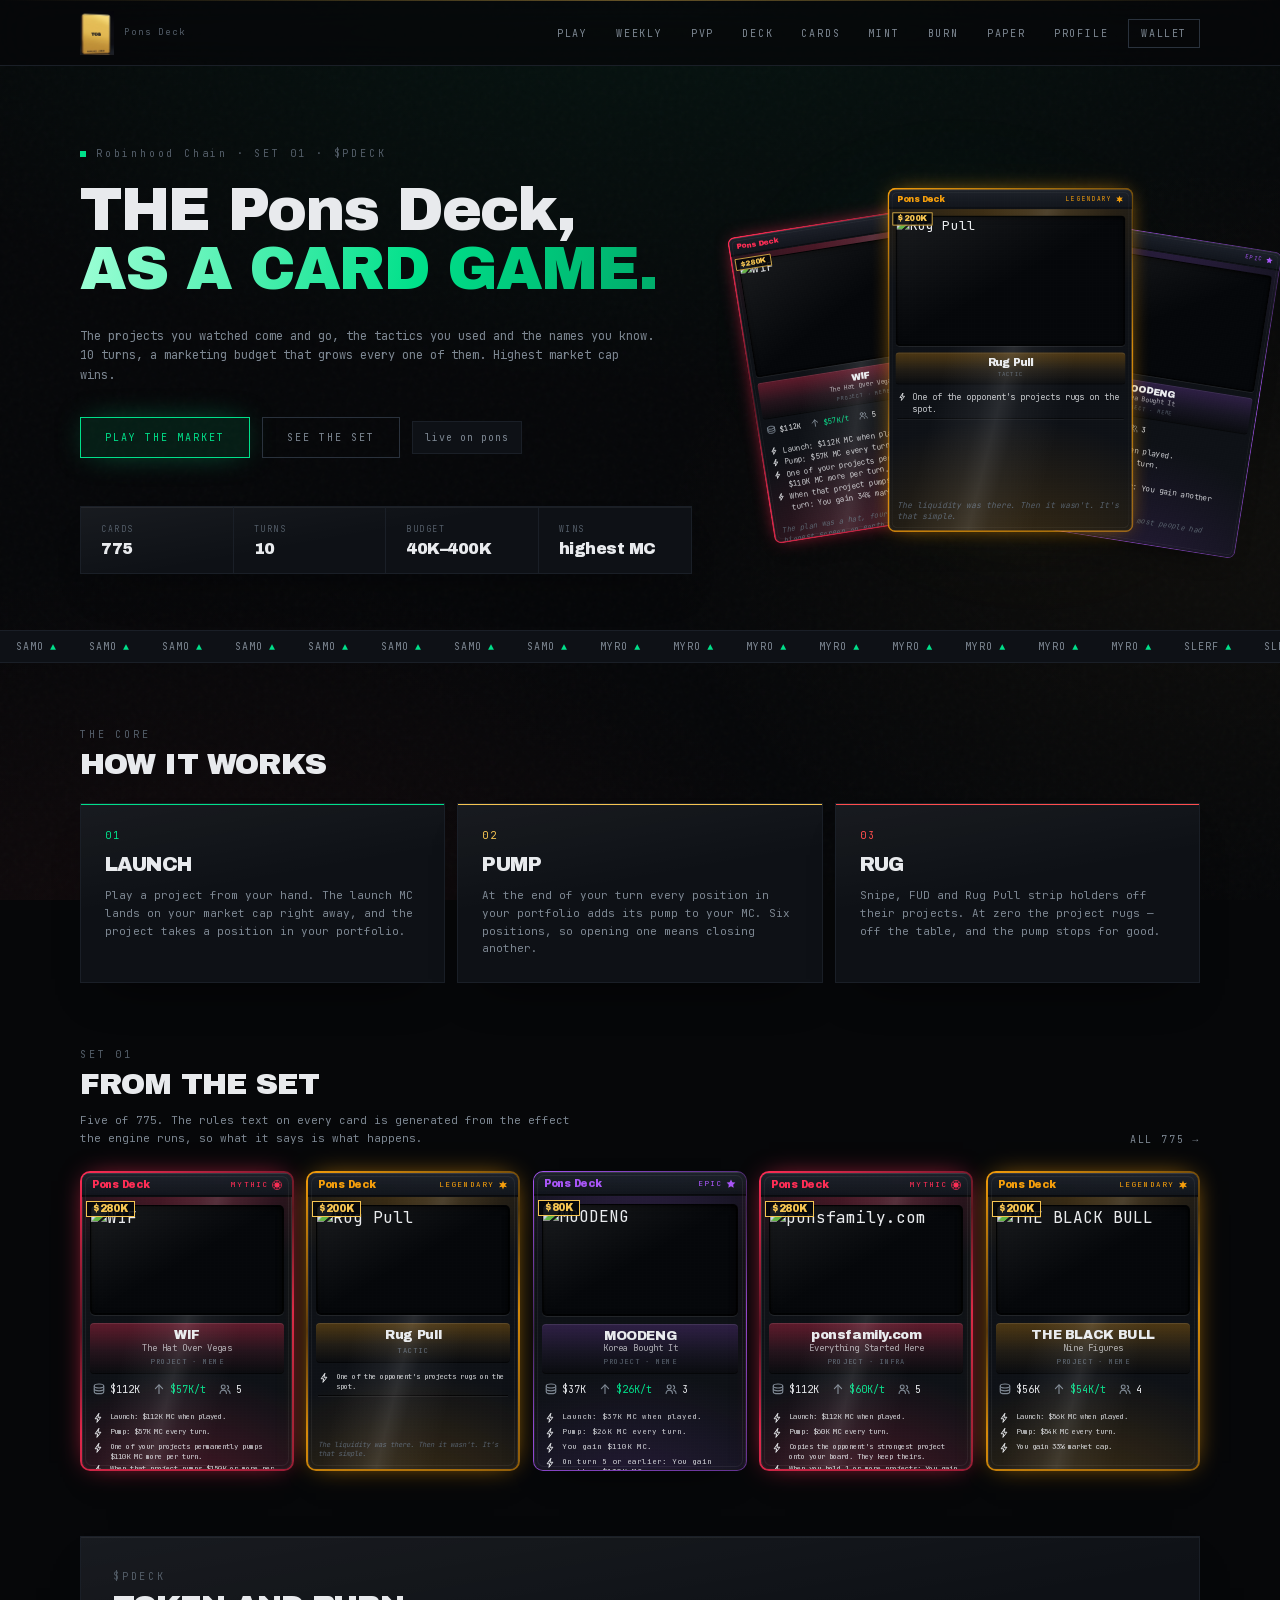
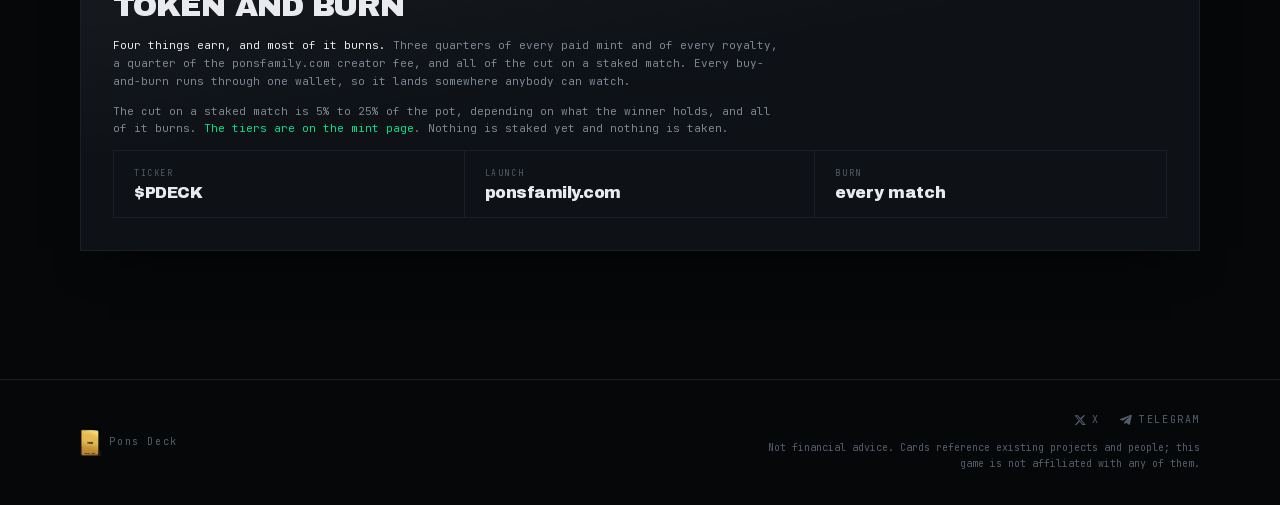
==== commit cd9f46f6: "Fix broken image paths, download all subpages, replace pump.fun with ponsfamily.com, and format cont" ====
--- a/index.html
+++ b/index.html
@@ -1,4 +1,4 @@
 <!DOCTYPE html><html lang="en" class="archivo_black_60aab6a7-module__a0io7q__variable jetbrains_mono_f8290d5a-module__2Nw1lG__variable"><head><meta charSet="utf-8"/><meta name="viewport" content="width=device-width, initial-scale=1"/><link rel="preload" href="/_next/static/media/5e4d537aaa9e154b-s.p.1ewykk74tw0il.woff2" as="font" crossorigin="" type="font/woff2"/><link rel="preload" href="/_next/static/media/70bc3e132a0a741e-s.p.3t6q91iet4nsy.woff2" as="font" crossorigin="" type="font/woff2"/><link rel="preload" as="image" href="/logo.png"/><link rel="preload" href="/art/wif.webp" as="image"/><link rel="preload" href="/art/rugpull.webp" as="image"/><link rel="preload" href="/art/moodeng.webp" as="image"/><link rel="preload" href="/art/pumpfun.webp" as="image"/><link rel="preload" href="/art/black-bull.webp" as="image"/><link rel="stylesheet" href="/_next/static/chunks/2begq67orxpct.css" data-precedence="next"/><link rel="preload" as="script" fetchPriority="low" href="/_next/static/chunks/310vm2bl3xxpt.js"/><script src="/_next/static/chunks/0jkxkc_osfzug.js" async=""></script><script src="/_next/static/chunks/0e-ip9sko4zkx.js" async=""></script><script src="/_next/static/chunks/0u-e01_rjtvdc.js" async=""></script><script src="/_next/static/chunks/turbopack-1wwi3iga9u_0g.js" async=""></script><script src="/_next/static/chunks/06-hdz4_4t0p2.js" async="" crossorigin=""></script><script src="/_next/static/chunks/16tr2kew3rztw.js" async="" crossorigin=""></script><script src="/_next/static/chunks/1-u04g0y1rtwx.js" async="" crossorigin=""></script><script src="/_next/static/chunks/0h2qsuyze9ds1.js" async="" crossorigin=""></script><script src="/_next/static/chunks/1tpcr4rs-er6t.js" async="" crossorigin=""></script><meta name="next-size-adjust" content=""/><title>Pons Deck</title><meta name="description" content="A card game about the Robinhood Chain Pons Deck. The projects you know, the tactics you use. Highest market cap wins."/><meta property="og:title" content="Pons Deck"/><meta property="og:description" content="A card game about the Robinhood Chain Pons Deck. The projects you know, the tactics you use. Highest market cap wins."/><meta property="og:image" content="https://Pons Deck.cards/opengraph-image.png?opengraph-image.3walmexu-iids.png"/><meta property="og:image:type" content="image/png"/><meta property="og:image:width" content="1200"/><meta property="og:image:height" content="630"/><meta property="og:image:alt" content="Pons Deck — six cards dealt out, market cap climbing to a mythic. Set 01, Robinhood Chain.
 "/><meta name="twitter:card" content="summary_large_image"/><meta name="twitter:title" content="Pons Deck"/><meta name="twitter:description" content="A card game about the Robinhood Chain Pons Deck. The projects you know, the tactics you use. Highest market cap wins."/><meta name="twitter:image" content="https://Pons Deck.cards/twitter-image.png?twitter-image.3walmexu-iids.png"/><meta name="twitter:image:alt" content="Pons Deck — six cards dealt out, market cap climbing to a mythic. Set 01, Robinhood Chain.
-"/><meta name="twitter:image:type" content="image/png"/><meta name="twitter:image:width" content="1200"/><meta name="twitter:image:height" content="630"/><link rel="icon" href="/icon.png" sizes="64x64" type="image/png"/><link rel="apple-touch-icon" href="/apple-icon.png" sizes="180x180" type="image/png"/><script src="/_next/static/chunks/0cz1d0mv5g_q7.js" noModule=""></script></head><body class="grid-lines flex min-h-screen flex-col"><div hidden=""><!--$--><!--/$--></div><header class="sticky top-0 z-50 border-b border-line bg-ground/70 backdrop-blur-xl"><div class="h-px w-full bg-gradient-to-r from-transparent via-gold/40 to-transparent"></div><nav class="mx-auto flex h-16 max-w-6xl items-center justify-between gap-4 px-4"><a class="group flex items-center gap-2.5" href="/"><img src="/logo.png" alt="TCG" class="h-9 w-auto mix-blend-screen sm:h-11" width="612" height="802"/><span class="hidden text-[9px] tracking-[0.22em] text-faint transition-colors group-hover:text-muted lg:inline">Pons Deck</span></a><div class="flex items-center gap-1"><div class="hidden items-center gap-1 md:flex"><a class="relative px-3 py-2 text-[10px] tracking-[0.18em] transition-colors text-muted hover:text-fg" href="/play">PLAY</a><a class="relative px-3 py-2 text-[10px] tracking-[0.18em] transition-colors text-muted hover:text-fg" href="/tournament">WEEKLY</a><a class="relative px-3 py-2 text-[10px] tracking-[0.18em] transition-colors text-muted hover:text-fg" href="/pvp">PVP</a><a class="relative px-3 py-2 text-[10px] tracking-[0.18em] transition-colors text-muted hover:text-fg" href="/deck">DECK</a><a class="relative px-3 py-2 text-[10px] tracking-[0.18em] transition-colors text-muted hover:text-fg" href="/cards">CARDS</a><a class="relative px-3 py-2 text-[10px] tracking-[0.18em] transition-colors text-muted hover:text-fg" href="/mint">MINT</a><a class="relative px-3 py-2 text-[10px] tracking-[0.18em] transition-colors text-muted hover:text-fg" href="/burn">BURN</a><a class="relative px-3 py-2 text-[10px] tracking-[0.18em] transition-colors text-muted hover:text-fg" href="/trenchpaper">PAPER</a><a class="relative px-3 py-2 text-[10px] tracking-[0.18em] transition-colors text-muted hover:text-fg" href="/profile">PROFILE</a></div><button type="button" aria-expanded="false" aria-label="Open the menu" class="border border-line-strong px-2.5 py-1.5 text-[13px] leading-none text-muted transition-colors hover:border-fg hover:text-fg md:hidden">☰</button><div class="relative ml-1"><button type="button" class="border border-line-strong px-3 py-1.5 text-[10px] tracking-[0.16em] text-muted transition-colors hover:border-pump hover:text-pump">WALLET</button></div></div></nav></header><main class="flex-1"><section class="mx-auto grid max-w-6xl gap-10 px-4 pt-20 pb-14 lg:grid-cols-[1fr_auto] lg:items-center lg:gap-6"><div><p class="flex items-center gap-2.5 text-[10px] tracking-[0.28em] text-faint"><span class="breathe h-1.5 w-1.5 bg-pump"></span>Robinhood Chain · SET 01 · $PDECK</p><h1 class="display mt-5 text-5xl sm:text-6xl 2xl:text-7xl"><span class="block">THE Pons Deck,</span><span class="green-gradient block">AS A CARD GAME.</span></h1><p class="mt-7 max-w-xl text-[12px] leading-relaxed text-muted">The projects you watched come and go, the tactics you used and the names you know.<!-- --> <!-- -->10<!-- --> turns, a marketing budget that grows every one of them. Highest market cap wins.</p><div class="mt-8 flex flex-wrap items-center gap-3"><a class="glow-pump border border-pump bg-pump/10 px-6 py-3 text-[10px] tracking-[0.2em] text-pump transition-colors hover:bg-pump hover:text-ground" href="/play">PLAY THE MARKET</a><a class="border border-line-strong px-6 py-3 text-[10px] tracking-[0.2em] text-muted transition-colors hover:border-gold hover:text-gold" href="/cards">SEE THE SET</a><button type="button" class="inline-flex items-center gap-3 border border-line bg-panel px-3 py-2 text-[10px] tracking-[0.1em] text-muted transition-colors hover:border-pump hover:text-fg"><span class="max-w-[15rem] truncate">8CHMXANcVNkbWe9eLuyfNHDExpP4RgAFCCEVQ6q7pump</span><span class="">COPY</span></button></div><dl class="panel mt-12 grid max-w-2xl grid-cols-2 border border-line sm:grid-cols-4"><div class="border-r border-line px-5 py-4"><dt class="text-[8px] tracking-[0.2em] text-faint">CARDS</dt><dd class="display mt-1.5 text-base">775</dd></div><div class="border-r border-line px-5 py-4"><dt class="text-[8px] tracking-[0.2em] text-faint">TURNS</dt><dd class="display mt-1.5 text-base">10</dd></div><div class="border-r border-line px-5 py-4"><dt class="text-[8px] tracking-[0.2em] text-faint">BUDGET</dt><dd class="display mt-1.5 text-base">40K–400K</dd></div><div class="px-5 py-4"><dt class="text-[8px] tracking-[0.2em] text-faint">WINS</dt><dd class="display mt-1.5 text-base">highest MC</dd></div></dl></div><div class="hidden lg:block"><div class="relative flex origin-center scale-[0.72] items-start justify-center xl:scale-[0.82]"><div aria-hidden="true" class="pointer-events-none absolute inset-0 -z-10 blur-3xl" style="background:radial-gradient(20rem 18rem at 50% 45%, rgba(0,224,138,0.16), transparent 70%), radial-gradient(16rem 14rem at 70% 70%, rgba(245,196,81,0.12), transparent 70%)"></div><div class="w-[172px] shrink-0" style="transform:translate(-20px, 26px) rotate(-9deg) scale(0.9);z-index:0"><article class="@container card-frame card-grain relative flex aspect-[5/7] flex-col overflow-hidden card-foil w-[300px]" style="border:2px solid transparent;background-image:radial-gradient(120% 80% at 50% -10%, #ff2d5562, rgba(0,0,0,0) 62%),radial-gradient(140% 70% at 50% 112%, #ff2d5540, rgba(0,0,0,0) 64%),linear-gradient(var(--color-panel), var(--color-panel)), linear-gradient(150deg, #ff2d55, #ff2d5555 38%, #ff2d55dd 62%, #ff2d5588);background-origin:border-box;background-clip:padding-box, border-box;box-shadow:inset 0 0 0 1px rgba(255,255,255,0.09), inset 0 1px 0 rgba(255,255,255,0.15), inset 0 -1px 0 rgba(0,0,0,0.6), 0 0 26px -10px #ff2d55, 0 18px 38px -26px rgba(0,0,0,0.95)"><span aria-hidden="true" class="pointer-events-none absolute inset-[3px] z-10 rounded-[7px]" style="box-shadow:inset 0 0 0 1px rgba(255,255,255,0.055)"></span><header class="relative flex shrink-0 items-center justify-between gap-2 border-b px-2.5 py-1.5" style="border-color:rgba(0,0,0,0.6);background:linear-gradient(to bottom, rgba(28,33,42,0.97), rgba(16,20,27,0.98));box-shadow:inset 0 1px 0 rgba(255,255,255,0.11), inset 0 -1px 0 rgba(0,0,0,0.55)"><span class="display tracking-tight text-[10px]" style="color:#ff2d55">Pons Deck</span><span class="flex items-center gap-1 tracking-[0.16em] text-[7.5px]" style="color:#ff2d55">MYTHIC<svg viewBox="0 0 24 24" class="h-2.5 w-2.5" aria-hidden="true" fill="#ff2d55"><circle cx="12" cy="12" r="11" fill="none" stroke="#ff2d55" stroke-width="1.6"></circle><path d="M12.00,1.00L13.77,7.73L19.78,4.22L16.27,10.23L23.00,12.00L16.27,13.77L19.78,19.78L13.77,16.27L12.00,23.00L10.23,16.27L4.22,19.78L7.73,13.77L1.00,12.00L7.73,10.23L4.22,4.22L10.23,7.73Z"></path></svg></span></header><div class="relative shrink-0 px-2 pt-2"><span class="absolute z-10 flex items-center justify-center border bg-ground/90 display tabular-nums border-gold text-gold top-1 left-1 px-1.5 py-0.5 text-[10px]" title="Costs $280K of marketing budget to play">$280K</span><div class="card-window relative overflow-hidden border" style="border-color:rgba(0,0,0,0.75);background:#05070a"><img src="/art/wif.webp" alt="WIF" class="object-cover block w-full aspect-video"/><div class="pointer-events-none absolute inset-0 bg-gradient-to-br from-white/8 via-transparent to-transparent"></div></div></div><div class="card-plate shrink-0 text-center mx-2 my-2 px-2 py-1.5" style="background:linear-gradient(to bottom, #ff2d5555, #ff2d5518 55%, rgba(0,0,0,0.34))"><h3 class="display leading-none text-[13px]">WIF</h3><p class="mt-0.5 leading-none text-fg/70 text-[9px]">The Hat Over Vegas</p><p class="mt-1 tracking-[0.18em] text-faint text-[7px]">PROJECT<!-- --> · MEME</p></div><div class="flex min-h-0 flex-1 flex-col gap-1 px-2.5 pb-2.5"><div class="flex flex-wrap items-center gap-x-3 gap-y-1"><span class="inline-flex items-center gap-1 tabular-nums text-[10px] text-fg"><svg viewBox="0 0 16 16" fill="none" stroke="currentColor" stroke-width="1.3" stroke-linecap="round" stroke-linejoin="round" class="shrink-0 text-muted h-3.5 w-3.5" aria-hidden="true"><ellipse cx="8" cy="4.6" rx="5.4" ry="2.3"></ellipse><path d="M2.6 4.6v3.2c0 1.27 2.42 2.3 5.4 2.3s5.4-1.03 5.4-2.3V4.6"></path><path d="M2.6 7.8V11c0 1.27 2.42 2.3 5.4 2.3s5.4-1.03 5.4-2.3V7.8"></path></svg>$112K</span><span class="inline-flex items-center gap-1 tabular-nums text-[10px] text-pump"><svg viewBox="0 0 16 16" fill="none" stroke="currentColor" stroke-width="1.3" stroke-linecap="round" stroke-linejoin="round" class="shrink-0 text-muted h-3.5 w-3.5" aria-hidden="true"><path d="M8 13.2V3.4"></path><path d="M3.9 7.5 8 3.2l4.1 4.3"></path></svg>$57K/t</span><span class="inline-flex items-center gap-1 tabular-nums text-[10px] text-fg"><svg viewBox="0 0 16 16" fill="none" stroke="currentColor" stroke-width="1.3" stroke-linecap="round" stroke-linejoin="round" class="shrink-0 text-muted h-3.5 w-3.5" aria-hidden="true"><circle cx="6" cy="5.6" r="2.2"></circle><path d="M2.4 13c0-2.2 1.6-3.7 3.6-3.7s3.6 1.5 3.6 3.7"></path><path d="M10.6 4.1a2.2 2.2 0 0 1 0 4.2"></path><path d="M11.4 9.6c1.4.4 2.4 1.7 2.4 3.4"></path></svg>5</span></div><hr class="card-groove" aria-hidden="true"/><ul class="space-y-0.5 leading-snug text-[3.54cqw] pt-1.5"><li class="flex gap-1.5"><svg viewBox="0 0 16 16" fill="none" stroke="currentColor" stroke-width="1.3" stroke-linecap="round" stroke-linejoin="round" class="mt-px shrink-0 h-3 w-3" aria-hidden="true"><path d="M8.9 2.2 4.2 9h3.3l-.9 4.8L11.8 7H8.4z"></path></svg><span class="text-fg/85">Launch: $112K MC when played.</span></li><li class="flex gap-1.5"><svg viewBox="0 0 16 16" fill="none" stroke="currentColor" stroke-width="1.3" stroke-linecap="round" stroke-linejoin="round" class="mt-px shrink-0 h-3 w-3" aria-hidden="true"><path d="M8.9 2.2 4.2 9h3.3l-.9 4.8L11.8 7H8.4z"></path></svg><span class="text-fg/85">Pump: $57K MC every turn.</span></li><li class="flex gap-1.5"><svg viewBox="0 0 16 16" fill="none" stroke="currentColor" stroke-width="1.3" stroke-linecap="round" stroke-linejoin="round" class="mt-px shrink-0 h-3 w-3" aria-hidden="true"><path d="M8.9 2.2 4.2 9h3.3l-.9 4.8L11.8 7H8.4z"></path></svg><span class="text-fg/85">One of your projects permanently pumps $110K MC more per turn.</span></li><li class="flex gap-1.5"><svg viewBox="0 0 16 16" fill="none" stroke="currentColor" stroke-width="1.3" stroke-linecap="round" stroke-linejoin="round" class="mt-px shrink-0 h-3 w-3" aria-hidden="true"><path d="M8.9 2.2 4.2 9h3.3l-.9 4.8L11.8 7H8.4z"></path></svg><span class="text-fg/85">When that project pumps $150K or more per turn: You gain 34% market cap.</span></li></ul><hr class="card-groove" aria-hidden="true"/><p class="mt-auto text-faint italic leading-snug pt-2 text-[3.36cqw]">The plan was a hat, four storeys tall, on the biggest screen on earth.</p></div></article></div><div class="w-[172px] shrink-0 -ml-4" style="transform:translate(0px, 0px) rotate(0deg) scale(1);z-index:20"><article class="@container card-frame card-grain relative flex aspect-[5/7] flex-col overflow-hidden card-foil w-[300px]" style="border:2px solid transparent;background-image:radial-gradient(120% 80% at 50% -10%, #f59e0b50, rgba(0,0,0,0) 62%),radial-gradient(140% 70% at 50% 112%, #f59e0b34, rgba(0,0,0,0) 64%),linear-gradient(var(--color-panel), var(--color-panel)), linear-gradient(150deg, #f59e0b, #f59e0b55 38%, #f59e0bdd 62%, #f59e0b88);background-origin:border-box;background-clip:padding-box, border-box;box-shadow:inset 0 0 0 1px rgba(255,255,255,0.09), inset 0 1px 0 rgba(255,255,255,0.15), inset 0 -1px 0 rgba(0,0,0,0.6), 0 0 26px -10px #f59e0b, 0 18px 38px -26px rgba(0,0,0,0.95)"><span aria-hidden="true" class="pointer-events-none absolute inset-[3px] z-10 rounded-[7px]" style="box-shadow:inset 0 0 0 1px rgba(255,255,255,0.055)"></span><header class="relative flex shrink-0 items-center justify-between gap-2 border-b px-2.5 py-1.5" style="border-color:rgba(0,0,0,0.6);background:linear-gradient(to bottom, rgba(28,33,42,0.97), rgba(16,20,27,0.98));box-shadow:inset 0 1px 0 rgba(255,255,255,0.11), inset 0 -1px 0 rgba(0,0,0,0.55)"><span class="display tracking-tight text-[10px]" style="color:#f59e0b">Pons Deck</span><span class="flex items-center gap-1 tracking-[0.16em] text-[7.5px]" style="color:#f59e0b">LEGENDARY<svg viewBox="0 0 24 24" class="h-2.5 w-2.5" aria-hidden="true" fill="#f59e0b"><path d="M12.00,1.00L14.53,7.62L21.53,6.50L17.06,12.00L21.53,17.50L14.53,16.38L12.00,23.00L9.47,16.38L2.47,17.50L6.94,12.00L2.47,6.50L9.47,7.62Z"></path></svg></span></header><div class="relative shrink-0 px-2 pt-2"><span class="absolute z-10 flex items-center justify-center border bg-ground/90 display tabular-nums border-gold text-gold top-1 left-1 px-1.5 py-0.5 text-[10px]" title="Costs $200K of marketing budget to play">$200K</span><div class="card-window relative overflow-hidden border" style="border-color:rgba(0,0,0,0.75);background:#05070a"><img src="/art/rugpull.webp" alt="Rug Pull" class="object-cover block w-full aspect-video"/><div class="pointer-events-none absolute inset-0 bg-gradient-to-br from-white/8 via-transparent to-transparent"></div></div></div><div class="card-plate shrink-0 text-center mx-2 my-2 px-2 py-1.5" style="background:linear-gradient(to bottom, #f59e0b46, #f59e0b14 55%, rgba(0,0,0,0.34))"><h3 class="display leading-none text-[13px]">Rug Pull</h3><p class="mt-1 tracking-[0.18em] text-faint text-[7px]">TACTIC</p></div><div class="flex min-h-0 flex-1 flex-col gap-1 px-2.5 pb-2.5"><ul class="space-y-0.5 leading-snug text-[3.54cqw]"><li class="flex gap-1.5"><svg viewBox="0 0 16 16" fill="none" stroke="currentColor" stroke-width="1.3" stroke-linecap="round" stroke-linejoin="round" class="mt-px shrink-0 h-3 w-3" aria-hidden="true"><path d="M8.9 2.2 4.2 9h3.3l-.9 4.8L11.8 7H8.4z"></path></svg><span class="text-fg/85">One of the opponent&#x27;s projects rugs on the spot.</span></li></ul><hr class="card-groove" aria-hidden="true"/><p class="mt-auto text-faint italic leading-snug pt-2 text-[3.36cqw]">The liquidity was there. Then it wasn&#x27;t. It&#x27;s that simple.</p></div></article></div><div class="w-[172px] shrink-0 -ml-4" style="transform:translate(20px, 26px) rotate(9deg) scale(0.9);z-index:10"><article class="@container card-frame card-grain relative flex aspect-[5/7] flex-col overflow-hidden w-[300px]" style="border:1.5px solid transparent;background-image:radial-gradient(120% 80% at 50% -10%, #a855f73d, rgba(0,0,0,0) 62%),radial-gradient(140% 70% at 50% 112%, #a855f728, rgba(0,0,0,0) 64%),linear-gradient(var(--color-panel), var(--color-panel)), linear-gradient(150deg, #a855f7, #a855f755 38%, #a855f7dd 62%, #a855f788);background-origin:border-box;background-clip:padding-box, border-box;box-shadow:inset 0 0 0 1px rgba(255,255,255,0.06), inset 0 1px 0 rgba(255,255,255,0.11), inset 0 -1px 0 rgba(0,0,0,0.55), 0 18px 38px -26px rgba(0,0,0,0.95)"><span aria-hidden="true" class="pointer-events-none absolute inset-[3px] z-10 rounded-[7px]" style="box-shadow:inset 0 0 0 1px rgba(255,255,255,0.055)"></span><header class="relative flex shrink-0 items-center justify-between gap-2 border-b px-2.5 py-1.5" style="border-color:rgba(0,0,0,0.6);background:linear-gradient(to bottom, rgba(28,33,42,0.97), rgba(16,20,27,0.98));box-shadow:inset 0 1px 0 rgba(255,255,255,0.11), inset 0 -1px 0 rgba(0,0,0,0.55)"><span class="display tracking-tight text-[10px]" style="color:#a855f7">Pons Deck</span><span class="flex items-center gap-1 tracking-[0.16em] text-[7.5px]" style="color:#a855f7">EPIC<svg viewBox="0 0 24 24" class="h-2.5 w-2.5" aria-hidden="true" fill="#a855f7"><path d="M12.00,1.00L15.23,7.55L22.46,8.60L17.23,13.70L18.47,20.90L12.00,17.50L5.53,20.90L6.77,13.70L1.54,8.60L8.77,7.55Z"></path></svg></span></header><div class="relative shrink-0 px-2 pt-2"><span class="absolute z-10 flex items-center justify-center border bg-ground/90 display tabular-nums border-gold text-gold top-1 left-1 px-1.5 py-0.5 text-[10px]" title="Costs $80K of marketing budget to play">$80K</span><div class="card-window relative overflow-hidden border" style="border-color:rgba(0,0,0,0.75);background:#05070a"><img src="/art/moodeng.webp" alt="MOODENG" class="object-cover block w-full aspect-video"/><div class="pointer-events-none absolute inset-0 bg-gradient-to-br from-white/8 via-transparent to-transparent"></div></div></div><div class="card-plate shrink-0 text-center mx-2 my-2 px-2 py-1.5" style="background:linear-gradient(to bottom, #a855f735, #a855f70f 55%, rgba(0,0,0,0.34))"><h3 class="display leading-none text-[13px]">MOODENG</h3><p class="mt-0.5 leading-none text-fg/70 text-[9px]">Korea Bought It</p><p class="mt-1 tracking-[0.18em] text-faint text-[7px]">PROJECT<!-- --> · MEME</p></div><div class="flex min-h-0 flex-1 flex-col gap-1 px-2.5 pb-2.5"><div class="flex flex-wrap items-center gap-x-3 gap-y-1"><span class="inline-flex items-center gap-1 tabular-nums text-[10px] text-fg"><svg viewBox="0 0 16 16" fill="none" stroke="currentColor" stroke-width="1.3" stroke-linecap="round" stroke-linejoin="round" class="shrink-0 text-muted h-3.5 w-3.5" aria-hidden="true"><ellipse cx="8" cy="4.6" rx="5.4" ry="2.3"></ellipse><path d="M2.6 4.6v3.2c0 1.27 2.42 2.3 5.4 2.3s5.4-1.03 5.4-2.3V4.6"></path><path d="M2.6 7.8V11c0 1.27 2.42 2.3 5.4 2.3s5.4-1.03 5.4-2.3V7.8"></path></svg>$37K</span><span class="inline-flex items-center gap-1 tabular-nums text-[10px] text-pump"><svg viewBox="0 0 16 16" fill="none" stroke="currentColor" stroke-width="1.3" stroke-linecap="round" stroke-linejoin="round" class="shrink-0 text-muted h-3.5 w-3.5" aria-hidden="true"><path d="M8 13.2V3.4"></path><path d="M3.9 7.5 8 3.2l4.1 4.3"></path></svg>$26K/t</span><span class="inline-flex items-center gap-1 tabular-nums text-[10px] text-fg"><svg viewBox="0 0 16 16" fill="none" stroke="currentColor" stroke-width="1.3" stroke-linecap="round" stroke-linejoin="round" class="shrink-0 text-muted h-3.5 w-3.5" aria-hidden="true"><circle cx="6" cy="5.6" r="2.2"></circle><path d="M2.4 13c0-2.2 1.6-3.7 3.6-3.7s3.6 1.5 3.6 3.7"></path><path d="M10.6 4.1a2.2 2.2 0 0 1 0 4.2"></path><path d="M11.4 9.6c1.4.4 2.4 1.7 2.4 3.4"></path></svg>3</span></div><hr class="card-groove" aria-hidden="true"/><ul class="space-y-0.5 leading-snug text-[3.54cqw] pt-1.5"><li class="flex gap-1.5"><svg viewBox="0 0 16 16" fill="none" stroke="currentColor" stroke-width="1.3" stroke-linecap="round" stroke-linejoin="round" class="mt-px shrink-0 h-3 w-3" aria-hidden="true"><path d="M8.9 2.2 4.2 9h3.3l-.9 4.8L11.8 7H8.4z"></path></svg><span class="text-fg/85">Launch: $37K MC when played.</span></li><li class="flex gap-1.5"><svg viewBox="0 0 16 16" fill="none" stroke="currentColor" stroke-width="1.3" stroke-linecap="round" stroke-linejoin="round" class="mt-px shrink-0 h-3 w-3" aria-hidden="true"><path d="M8.9 2.2 4.2 9h3.3l-.9 4.8L11.8 7H8.4z"></path></svg><span class="text-fg/85">Pump: $26K MC every turn.</span></li><li class="flex gap-1.5"><svg viewBox="0 0 16 16" fill="none" stroke="currentColor" stroke-width="1.3" stroke-linecap="round" stroke-linejoin="round" class="mt-px shrink-0 h-3 w-3" aria-hidden="true"><path d="M8.9 2.2 4.2 9h3.3l-.9 4.8L11.8 7H8.4z"></path></svg><span class="text-fg/85">You gain $110K MC.</span></li><li class="flex gap-1.5"><svg viewBox="0 0 16 16" fill="none" stroke="currentColor" stroke-width="1.3" stroke-linecap="round" stroke-linejoin="round" class="mt-px shrink-0 h-3 w-3" aria-hidden="true"><path d="M8.9 2.2 4.2 9h3.3l-.9 4.8L11.8 7H8.4z"></path></svg><span class="text-fg/85">On turn 5 or earlier: You gain another $130K MC.</span></li></ul><hr class="card-groove" aria-hidden="true"/><p class="mt-auto text-faint italic leading-snug pt-2 text-[3.36cqw]">The listings came before most people had learned the name.</p></div></article></div></div></div></section><div class="overflow-hidden border-y border-line bg-panel py-2" aria-hidden="true"><div class="tape flex w-max"><div class="flex shrink-0"><span class="flex items-center gap-1.5 px-4 text-[10px] tracking-[0.1em] whitespace-nowrap"><span class="text-muted">SAMO</span><span class="text-pump">▲</span></span><span class="flex items-center gap-1.5 px-4 text-[10px] tracking-[0.1em] whitespace-nowrap"><span class="text-muted">SAMO</span><span class="text-pump">▲</span></span><span class="flex items-center gap-1.5 px-4 text-[10px] tracking-[0.1em] whitespace-nowrap"><span class="text-muted">SAMO</span><span class="text-pump">▲</span></span><span class="flex items-center gap-1.5 px-4 text-[10px] tracking-[0.1em] whitespace-nowrap"><span class="text-muted">SAMO</span><span class="text-pump">▲</span></span><span class="flex items-center gap-1.5 px-4 text-[10px] tracking-[0.1em] whitespace-nowrap"><span class="text-muted">SAMO</span><span class="text-pump">▲</span></span><span class="flex items-center gap-1.5 px-4 text-[10px] tracking-[0.1em] whitespace-nowrap"><span class="text-muted">SAMO</span><span class="text-pump">▲</span></span><span class="flex items-center gap-1.5 px-4 text-[10px] tracking-[0.1em] whitespace-nowrap"><span class="text-muted">SAMO</span><span class="text-pump">▲</span></span><span class="flex items-center gap-1.5 px-4 text-[10px] tracking-[0.1em] whitespace-nowrap"><span class="text-muted">SAMO</span><span class="text-pump">▲</span></span><span class="flex items-center gap-1.5 px-4 text-[10px] tracking-[0.1em] whitespace-nowrap"><span class="text-muted">MYRO</span><span class="text-pump">▲</span></span><span class="flex items-center gap-1.5 px-4 text-[10px] tracking-[0.1em] whitespace-nowrap"><span class="text-muted">MYRO</span><span class="text-pump">▲</span></span><span class="flex items-center gap-1.5 px-4 text-[10px] tracking-[0.1em] whitespace-nowrap"><span class="text-muted">MYRO</span><span class="text-pump">▲</span></span><span class="flex items-center gap-1.5 px-4 text-[10px] tracking-[0.1em] whitespace-nowrap"><span class="text-muted">MYRO</span><span class="text-pump">▲</span></span><span class="flex items-center gap-1.5 px-4 text-[10px] tracking-[0.1em] whitespace-nowrap"><span class="text-muted">MYRO</span><span class="text-pump">▲</span></span><span class="flex items-center gap-1.5 px-4 text-[10px] tracking-[0.1em] whitespace-nowrap"><span class="text-muted">MYRO</span><span class="text-pump">▲</span></span><span class="flex items-center gap-1.5 px-4 text-[10px] tracking-[0.1em] whitespace-nowrap"><span class="text-muted">MYRO</span><span class="text-pump">▲</span></span><span class="flex items-center gap-1.5 px-4 text-[10px] tracking-[0.1em] whitespace-nowrap"><span class="text-muted">MYRO</span><span class="text-pump">▲</span></span><span class="flex items-center gap-1.5 px-4 text-[10px] tracking-[0.1em] whitespace-nowrap"><span class="text-muted">SLERF</span><span class="text-pump">▲</span></span><span class="flex items-center gap-1.5 px-4 text-[10px] tracking-[0.1em] whitespace-nowrap"><span class="text-muted">SLERF</span><span class="text-pump">▲</span></span><span class="flex items-center gap-1.5 px-4 text-[10px] tracking-[0.1em] whitespace-nowrap"><span class="text-muted">SLERF</span><span class="text-pump">▲</span></span><span class="flex items-center gap-1.5 px-4 text-[10px] tracking-[0.1em] whitespace-nowrap"><span class="text-muted">SLERF</span><span class="text-pump">▲</span></span><span class="flex items-center gap-1.5 px-4 text-[10px] tracking-[0.1em] whitespace-nowrap"><span class="text-muted">SLERF</span><span class="text-pump">▲</span></span><span class="flex items-center gap-1.5 px-4 text-[10px] tracking-[0.1em] whitespace-nowrap"><span class="text-muted">SLERF</span><span class="text-pump">▲</span></span><span class="flex items-center gap-1.5 px-4 text-[10px] tracking-[0.1em] whitespace-nowrap"><span class="text-muted">SLERF</span><span class="text-pump">▲</span></span><span class="flex items-center gap-1.5 px-4 text-[10px] tracking-[0.1em] whitespace-nowrap"><span class="text-muted">SLERF</span><span class="text-pump">▲</span></span><span class="flex items-center gap-1.5 px-4 text-[10px] tracking-[0.1em] whitespace-nowrap"><span class="text-muted">SMOLE</span><span class="text-pump">▲</span></span><span class="flex items-center gap-1.5 px-4 text-[10px] tracking-[0.1em] whitespace-nowrap"><span class="text-muted">SMOLE</span><span class="text-pump">▲</span></span><span class="flex items-center gap-1.5 px-4 text-[10px] tracking-[0.1em] whitespace-nowrap"><span class="text-muted">SMOLE</span><span class="text-pump">▲</span></span><span class="flex items-center gap-1.5 px-4 text-[10px] tracking-[0.1em] whitespace-nowrap"><span class="text-muted">SMOLE</span><span class="text-pump">▲</span></span><span class="flex items-center gap-1.5 px-4 text-[10px] tracking-[0.1em] whitespace-nowrap"><span class="text-muted">SMOLE</span><span class="text-pump">▲</span></span><span class="flex items-center gap-1.5 px-4 text-[10px] tracking-[0.1em] whitespace-nowrap"><span class="text-muted">SMOLE</span><span class="text-pump">▲</span></span><span class="flex items-center gap-1.5 px-4 text-[10px] tracking-[0.1em] whitespace-nowrap"><span class="text-muted">SMOLE</span><span class="text-pump">▲</span></span><span class="flex items-center gap-1.5 px-4 text-[10px] tracking-[0.1em] whitespace-nowrap"><span class="text-muted">SMOLE</span><span class="text-pump">▲</span></span><span class="flex items-center gap-1.5 px-4 text-[10px] tracking-[0.1em] whitespace-nowrap"><span class="text-muted">MOODENG</span><span class="text-pump">▲</span></span><span class="flex items-center gap-1.5 px-4 text-[10px] tracking-[0.1em] whitespace-nowrap"><span class="text-muted">MOODENG</span><span class="text-pump">▲</span></span><span class="flex items-center gap-1.5 px-4 text-[10px] tracking-[0.1em] whitespace-nowrap"><span class="text-muted">MOODENG</span><span class="text-pump">▲</span></span><span class="flex items-center gap-1.5 px-4 text-[10px] tracking-[0.1em] whitespace-nowrap"><span class="text-muted">MOODENG</span><span class="text-pump">▲</span></span><span class="flex items-center gap-1.5 px-4 text-[10px] tracking-[0.1em] whitespace-nowrap"><span class="text-muted">MOODENG</span><span class="text-pump">▲</span></span><span class="flex items-center gap-1.5 px-4 text-[10px] tracking-[0.1em] whitespace-nowrap"><span class="text-muted">MOODENG</span><span class="text-pump">▲</span></span><span class="flex items-center gap-1.5 px-4 text-[10px] tracking-[0.1em] whitespace-nowrap"><span class="text-muted">MOODENG</span><span class="text-pump">▲</span></span><span class="flex items-center gap-1.5 px-4 text-[10px] tracking-[0.1em] whitespace-nowrap"><span class="text-muted">MOODENG</span><span class="text-pump">▲</span></span><span class="flex items-center gap-1.5 px-4 text-[10px] tracking-[0.1em] whitespace-nowrap"><span class="text-muted">CHILLGUY</span><span class="text-pump">▲</span></span><span class="flex items-center gap-1.5 px-4 text-[10px] tracking-[0.1em] whitespace-nowrap"><span class="text-muted">CHILLGUY</span><span class="text-pump">▲</span></span><span class="flex items-center gap-1.5 px-4 text-[10px] tracking-[0.1em] whitespace-nowrap"><span class="text-muted">CHILLGUY</span><span class="text-pump">▲</span></span><span class="flex items-center gap-1.5 px-4 text-[10px] tracking-[0.1em] whitespace-nowrap"><span class="text-muted">CHILLGUY</span><span class="text-pump">▲</span></span><span class="flex items-center gap-1.5 px-4 text-[10px] tracking-[0.1em] whitespace-nowrap"><span class="text-muted">CHILLGUY</span><span class="text-pump">▲</span></span><span class="flex items-center gap-1.5 px-4 text-[10px] tracking-[0.1em] whitespace-nowrap"><span class="text-muted">CHILLGUY</span><span class="text-pump">▲</span></span><span class="flex items-center gap-1.5 px-4 text-[10px] tracking-[0.1em] whitespace-nowrap"><span class="text-muted">CHILLGUY</span><span class="text-pump">▲</span></span><span class="flex items-center gap-1.5 px-4 text-[10px] tracking-[0.1em] whitespace-nowrap"><span class="text-muted">CHILLGUY</span><span class="text-pump">▲</span></span><span class="flex items-center gap-1.5 px-4 text-[10px] tracking-[0.1em] whitespace-nowrap"><span class="text-muted">USELESS</span><span class="text-pump">▲</span></span><span class="flex items-center gap-1.5 px-4 text-[10px] tracking-[0.1em] whitespace-nowrap"><span class="text-muted">USELESS</span><span class="text-pump">▲</span></span><span class="flex items-center gap-1.5 px-4 text-[10px] tracking-[0.1em] whitespace-nowrap"><span class="text-muted">USELESS</span><span class="text-pump">▲</span></span><span class="flex items-center gap-1.5 px-4 text-[10px] tracking-[0.1em] whitespace-nowrap"><span class="text-muted">USELESS</span><span class="text-pump">▲</span></span><span class="flex items-center gap-1.5 px-4 text-[10px] tracking-[0.1em] whitespace-nowrap"><span class="text-muted">USELESS</span><span class="text-pump">▲</span></span><span class="flex items-center gap-1.5 px-4 text-[10px] tracking-[0.1em] whitespace-nowrap"><span class="text-muted">USELESS</span><span class="text-pump">▲</span></span><span class="flex items-center gap-1.5 px-4 text-[10px] tracking-[0.1em] whitespace-nowrap"><span class="text-muted">USELESS</span><span class="text-pump">▲</span></span><span class="flex items-center gap-1.5 px-4 text-[10px] tracking-[0.1em] whitespace-nowrap"><span class="text-muted">USELESS</span><span class="text-pump">▲</span></span><span class="flex items-center gap-1.5 px-4 text-[10px] tracking-[0.1em] whitespace-nowrap"><span class="text-muted">MICHI</span><span class="text-pump">▲</span></span><span class="flex items-center gap-1.5 px-4 text-[10px] tracking-[0.1em] whitespace-nowrap"><span class="text-muted">PONKE</span><span class="text-pump">▲</span></span><span class="flex items-center gap-1.5 px-4 text-[10px] tracking-[0.1em] whitespace-nowrap"><span class="text-muted">PONKE</span><span class="text-pump">▲</span></span><span class="flex items-center gap-1.5 px-4 text-[10px] tracking-[0.1em] whitespace-nowrap"><span class="text-muted">PONKE</span><span class="text-pump">▲</span></span><span class="flex items-center gap-1.5 px-4 text-[10px] tracking-[0.1em] whitespace-nowrap"><span class="text-muted">PONKE</span><span class="text-pump">▲</span></span><span class="flex items-center gap-1.5 px-4 text-[10px] tracking-[0.1em] whitespace-nowrap"><span class="text-muted">PONKE</span><span class="text-pump">▲</span></span><span class="flex items-center gap-1.5 px-4 text-[10px] tracking-[0.1em] whitespace-nowrap"><span class="text-muted">PONKE</span><span class="text-pump">▲</span></span><span class="flex items-center gap-1.5 px-4 text-[10px] tracking-[0.1em] whitespace-nowrap"><span class="text-muted">PONKE</span><span class="text-pump">▲</span></span><span class="flex items-center gap-1.5 px-4 text-[10px] tracking-[0.1em] whitespace-nowrap"><span class="text-muted">PONKE</span><span class="text-pump">▲</span></span><span class="flex items-center gap-1.5 px-4 text-[10px] tracking-[0.1em] whitespace-nowrap"><span class="text-muted">HOPPY</span><span class="text-pump">▲</span></span><span class="flex items-center gap-1.5 px-4 text-[10px] tracking-[0.1em] whitespace-nowrap"><span class="text-muted">WEN</span><span class="text-pump">▲</span></span><span class="flex items-center gap-1.5 px-4 text-[10px] tracking-[0.1em] whitespace-nowrap"><span class="text-muted">BILLY</span><span class="text-pump">▲</span></span><span class="flex items-center gap-1.5 px-4 text-[10px] tracking-[0.1em] whitespace-nowrap"><span class="text-muted">RETARDIO</span><span class="text-pump">▲</span></span><span class="flex items-center gap-1.5 px-4 text-[10px] tracking-[0.1em] whitespace-nowrap"><span class="text-muted">RETARDIO</span><span class="text-pump">▲</span></span><span class="flex items-center gap-1.5 px-4 text-[10px] tracking-[0.1em] whitespace-nowrap"><span class="text-muted">RETARDIO</span><span class="text-pump">▲</span></span><span class="flex items-center gap-1.5 px-4 text-[10px] tracking-[0.1em] whitespace-nowrap"><span class="text-muted">RETARDIO</span><span class="text-pump">▲</span></span><span class="flex items-center gap-1.5 px-4 text-[10px] tracking-[0.1em] whitespace-nowrap"><span class="text-muted">RETARDIO</span><span class="text-pump">▲</span></span><span class="flex items-center gap-1.5 px-4 text-[10px] tracking-[0.1em] whitespace-nowrap"><span class="text-muted">RETARDIO</span><span class="text-pump">▲</span></span><span class="flex items-center gap-1.5 px-4 text-[10px] tracking-[0.1em] whitespace-nowrap"><span class="text-muted">RETARDIO</span><span class="text-pump">▲</span></span><span class="flex items-center gap-1.5 px-4 text-[10px] tracking-[0.1em] whitespace-nowrap"><span class="text-muted">RETARDIO</span><span class="text-pump">▲</span></span><span class="flex items-center gap-1.5 px-4 text-[10px] tracking-[0.1em] whitespace-nowrap"><span class="text-muted">FWOG</span><span class="text-pump">▲</span></span><span class="flex items-center gap-1.5 px-4 text-[10px] tracking-[0.1em] whitespace-nowrap"><span class="text-muted">FWOG</span><span class="text-pump">▲</span></span><span class="flex items-center gap-1.5 px-4 text-[10px] tracking-[0.1em] whitespace-nowrap"><span class="text-muted">FWOG</span><span class="text-pump">▲</span></span><span class="flex items-center gap-1.5 px-4 text-[10px] tracking-[0.1em] whitespace-nowrap"><span class="text-muted">FWOG</span><span class="text-pump">▲</span></span><span class="flex items-center gap-1.5 px-4 text-[10px] tracking-[0.1em] whitespace-nowrap"><span class="text-muted">FWOG</span><span class="text-pump">▲</span></span><span class="flex items-center gap-1.5 px-4 text-[10px] tracking-[0.1em] whitespace-nowrap"><span class="text-muted">FWOG</span><span class="text-pump">▲</span></span><span class="flex items-center gap-1.5 px-4 text-[10px] tracking-[0.1em] whitespace-nowrap"><span class="text-muted">FWOG</span><span class="text-pump">▲</span></span><span class="flex items-center gap-1.5 px-4 text-[10px] tracking-[0.1em] whitespace-nowrap"><span class="text-muted">FWOG</span><span class="text-pump">▲</span></span><span class="flex items-center gap-1.5 px-4 text-[10px] tracking-[0.1em] whitespace-nowrap"><span class="text-muted">GME</span><span class="text-pump">▲</span></span><span class="flex items-center gap-1.5 px-4 text-[10px] tracking-[0.1em] whitespace-nowrap"><span class="text-muted">DADDY</span><span class="text-pump">▲</span></span><span class="flex items-center gap-1.5 px-4 text-[10px] tracking-[0.1em] whitespace-nowrap"><span class="text-muted">SMB</span><span class="text-pump">▲</span></span><span class="flex items-center gap-1.5 px-4 text-[10px] tracking-[0.1em] whitespace-nowrap"><span class="text-muted">SMB</span><span class="text-pump">▲</span></span><span class="flex items-center gap-1.5 px-4 text-[10px] tracking-[0.1em] whitespace-nowrap"><span class="text-muted">SMB</span><span class="text-pump">▲</span></span><span class="flex items-center gap-1.5 px-4 text-[10px] tracking-[0.1em] whitespace-nowrap"><span class="text-muted">SMB</span><span class="text-pump">▲</span></span><span class="flex items-center gap-1.5 px-4 text-[10px] tracking-[0.1em] whitespace-nowrap"><span class="text-muted">SMB</span><span class="text-pump">▲</span></span><span class="flex items-center gap-1.5 px-4 text-[10px] tracking-[0.1em] whitespace-nowrap"><span class="text-muted">SMB</span><span class="text-pump">▲</span></span><span class="flex items-center gap-1.5 px-4 text-[10px] tracking-[0.1em] whitespace-nowrap"><span class="text-muted">SMB</span><span class="text-pump">▲</span></span><span class="flex items-center gap-1.5 px-4 text-[10px] tracking-[0.1em] whitespace-nowrap"><span class="text-muted">SMB</span><span class="text-pump">▲</span></span><span class="flex items-center gap-1.5 px-4 text-[10px] tracking-[0.1em] whitespace-nowrap"><span class="text-muted">SLND</span><span class="text-pump">▲</span></span><span class="flex items-center gap-1.5 px-4 text-[10px] tracking-[0.1em] whitespace-nowrap"><span class="text-muted">POPCAT</span><span class="text-pump">▲</span></span><span class="flex items-center gap-1.5 px-4 text-[10px] tracking-[0.1em] whitespace-nowrap"><span class="text-muted">POPCAT</span><span class="text-pump">▲</span></span><span class="flex items-center gap-1.5 px-4 text-[10px] tracking-[0.1em] whitespace-nowrap"><span class="text-muted">POPCAT</span><span class="text-pump">▲</span></span><span class="flex items-center gap-1.5 px-4 text-[10px] tracking-[0.1em] whitespace-nowrap"><span class="text-muted">POPCAT</span><span class="text-pump">▲</span></span><span class="flex items-center gap-1.5 px-4 text-[10px] tracking-[0.1em] whitespace-nowrap"><span class="text-muted">POPCAT</span><span class="text-pump">▲</span></span><span class="flex items-center gap-1.5 px-4 text-[10px] tracking-[0.1em] whitespace-nowrap"><span class="text-muted">POPCAT</span><span class="text-pump">▲</span></span><span class="flex items-center gap-1.5 px-4 text-[10px] tracking-[0.1em] whitespace-nowrap"><span class="text-muted">POPCAT</span><span class="text-pump">▲</span></span><span class="flex items-center gap-1.5 px-4 text-[10px] tracking-[0.1em] whitespace-nowrap"><span class="text-muted">POPCAT</span><span class="text-pump">▲</span></span><span class="flex items-center gap-1.5 px-4 text-[10px] tracking-[0.1em] whitespace-nowrap"><span class="text-muted">MEW</span><span class="text-pump">▲</span></span><span class="flex items-center gap-1.5 px-4 text-[10px] tracking-[0.1em] whitespace-nowrap"><span class="text-muted">MEW</span><span class="text-pump">▲</span></span><span class="flex items-center gap-1.5 px-4 text-[10px] tracking-[0.1em] whitespace-nowrap"><span class="text-muted">MEW</span><span class="text-pump">▲</span></span><span class="flex items-center gap-1.5 px-4 text-[10px] tracking-[0.1em] whitespace-nowrap"><span class="text-muted">MEW</span><span class="text-pump">▲</span></span><span class="flex items-center gap-1.5 px-4 text-[10px] tracking-[0.1em] whitespace-nowrap"><span class="text-muted">MEW</span><span class="text-pump">▲</span></span><span class="flex items-center gap-1.5 px-4 text-[10px] tracking-[0.1em] whitespace-nowrap"><span class="text-muted">MEW</span><span class="text-pump">▲</span></span><span class="flex items-center gap-1.5 px-4 text-[10px] tracking-[0.1em] whitespace-nowrap"><span class="text-muted">MEW</span><span class="text-pump">▲</span></span><span class="flex items-center gap-1.5 px-4 text-[10px] tracking-[0.1em] whitespace-nowrap"><span class="text-muted">MEW</span><span class="text-pump">▲</span></span><span class="flex items-center gap-1.5 px-4 text-[10px] tracking-[0.1em] whitespace-nowrap"><span class="text-muted">GIGA</span><span class="text-pump">▲</span></span><span class="flex items-center gap-1.5 px-4 text-[10px] tracking-[0.1em] whitespace-nowrap"><span class="text-muted">GIGA</span><span class="text-pump">▲</span></span><span class="flex items-center gap-1.5 px-4 text-[10px] tracking-[0.1em] whitespace-nowrap"><span class="text-muted">GIGA</span><span class="text-pump">▲</span></span><span class="flex items-center gap-1.5 px-4 text-[10px] tracking-[0.1em] whitespace-nowrap"><span class="text-muted">GIGA</span><span class="text-pump">▲</span></span><span class="flex items-center gap-1.5 px-4 text-[10px] tracking-[0.1em] whitespace-nowrap"><span class="text-muted">GIGA</span><span class="text-pump">▲</span></span><span class="flex items-center gap-1.5 px-4 text-[10px] tracking-[0.1em] whitespace-nowrap"><span class="text-muted">GIGA</span><span class="text-pump">▲</span></span><span class="flex items-center gap-1.5 px-4 text-[10px] tracking-[0.1em] whitespace-nowrap"><span class="text-muted">GIGA</span><span class="text-pump">▲</span></span><span class="flex items-center gap-1.5 px-4 text-[10px] tracking-[0.1em] whitespace-nowrap"><span class="text-muted">GIGA</span><span class="text-pump">▲</span></span><span class="flex items-center gap-1.5 px-4 text-[10px] tracking-[0.1em] whitespace-nowrap"><span class="text-muted">BOME</span><span class="text-pump">▲</span></span><span class="flex items-center gap-1.5 px-4 text-[10px] tracking-[0.1em] whitespace-nowrap"><span class="text-muted">BOME</span><span class="text-pump">▲</span></span><span class="flex items-center gap-1.5 px-4 text-[10px] tracking-[0.1em] whitespace-nowrap"><span class="text-muted">BOME</span><span class="text-pump">▲</span></span><span class="flex items-center gap-1.5 px-4 text-[10px] tracking-[0.1em] whitespace-nowrap"><span class="text-muted">BOME</span><span class="text-pump">▲</span></span><span class="flex items-center gap-1.5 px-4 text-[10px] tracking-[0.1em] whitespace-nowrap"><span class="text-muted">BOME</span><span class="text-pump">▲</span></span><span class="flex items-center gap-1.5 px-4 text-[10px] tracking-[0.1em] whitespace-nowrap"><span class="text-muted">BOME</span><span class="text-pump">▲</span></span><span class="flex items-center gap-1.5 px-4 text-[10px] tracking-[0.1em] whitespace-nowrap"><span class="text-muted">BOME</span><span class="text-pump">▲</span></span><span class="flex items-center gap-1.5 px-4 text-[10px] tracking-[0.1em] whitespace-nowrap"><span class="text-muted">BOME</span><span class="text-pump">▲</span></span><span class="flex items-center gap-1.5 px-4 text-[10px] tracking-[0.1em] whitespace-nowrap"><span class="text-muted">MOTHER</span><span class="text-pump">▲</span></span><span class="flex items-center gap-1.5 px-4 text-[10px] tracking-[0.1em] whitespace-nowrap"><span class="text-muted">MELANIA</span><span class="text-pump">▲</span></span><span class="flex items-center gap-1.5 px-4 text-[10px] tracking-[0.1em] whitespace-nowrap"><span class="text-muted">MELANIA</span><span class="text-pump">▲</span></span><span class="flex items-center gap-1.5 px-4 text-[10px] tracking-[0.1em] whitespace-nowrap"><span class="text-muted">MELANIA</span><span class="text-pump">▲</span></span><span class="flex items-center gap-1.5 px-4 text-[10px] tracking-[0.1em] whitespace-nowrap"><span class="text-muted">MELANIA</span><span class="text-pump">▲</span></span><span class="flex items-center gap-1.5 px-4 text-[10px] tracking-[0.1em] whitespace-nowrap"><span class="text-muted">MELANIA</span><span class="text-pump">▲</span></span><span class="flex items-center gap-1.5 px-4 text-[10px] tracking-[0.1em] whitespace-nowrap"><span class="text-muted">MELANIA</span><span class="text-pump">▲</span></span><span class="flex items-center gap-1.5 px-4 text-[10px] tracking-[0.1em] whitespace-nowrap"><span class="text-muted">MELANIA</span><span class="text-pump">▲</span></span><span class="flex items-center gap-1.5 px-4 text-[10px] tracking-[0.1em] whitespace-nowrap"><span class="text-muted">MELANIA</span><span class="text-pump">▲</span></span><span class="flex items-center gap-1.5 px-4 text-[10px] tracking-[0.1em] whitespace-nowrap"><span class="text-muted">JUP</span><span class="text-pump">▲</span></span><span class="flex items-center gap-1.5 px-4 text-[10px] tracking-[0.1em] whitespace-nowrap"><span class="text-muted">JUP</span><span class="text-pump">▲</span></span><span class="flex items-center gap-1.5 px-4 text-[10px] tracking-[0.1em] whitespace-nowrap"><span class="text-muted">JUP</span><span class="text-pump">▲</span></span><span class="flex items-center gap-1.5 px-4 text-[10px] tracking-[0.1em] whitespace-nowrap"><span class="text-muted">JUP</span><span class="text-pump">▲</span></span><span class="flex items-center gap-1.5 px-4 text-[10px] tracking-[0.1em] whitespace-nowrap"><span class="text-muted">JUP</span><span class="text-pump">▲</span></span><span class="flex items-center gap-1.5 px-4 text-[10px] tracking-[0.1em] whitespace-nowrap"><span class="text-muted">JUP</span><span class="text-pump">▲</span></span><span class="flex items-center gap-1.5 px-4 text-[10px] tracking-[0.1em] whitespace-nowrap"><span class="text-muted">JUP</span><span class="text-pump">▲</span></span><span class="flex items-center gap-1.5 px-4 text-[10px] tracking-[0.1em] whitespace-nowrap"><span class="text-muted">JUP</span><span class="text-pump">▲</span></span><span class="flex items-center gap-1.5 px-4 text-[10px] tracking-[0.1em] whitespace-nowrap"><span class="text-muted">RAY</span><span class="text-pump">▲</span></span><span class="flex items-center gap-1.5 px-4 text-[10px] tracking-[0.1em] whitespace-nowrap"><span class="text-muted">RAY</span><span class="text-pump">▲</span></span><span class="flex items-center gap-1.5 px-4 text-[10px] tracking-[0.1em] whitespace-nowrap"><span class="text-muted">RAY</span><span class="text-pump">▲</span></span><span class="flex items-center gap-1.5 px-4 text-[10px] tracking-[0.1em] whitespace-nowrap"><span class="text-muted">RAY</span><span class="text-pump">▲</span></span><span class="flex items-center gap-1.5 px-4 text-[10px] tracking-[0.1em] whitespace-nowrap"><span class="text-muted">RAY</span><span class="text-pump">▲</span></span><span class="flex items-center gap-1.5 px-4 text-[10px] tracking-[0.1em] whitespace-nowrap"><span class="text-muted">RAY</span><span class="text-pump">▲</span></span><span class="flex items-center gap-1.5 px-4 text-[10px] tracking-[0.1em] whitespace-nowrap"><span class="text-muted">RAY</span><span class="text-pump">▲</span></span><span class="flex items-center gap-1.5 px-4 text-[10px] tracking-[0.1em] whitespace-nowrap"><span class="text-muted">RAY</span><span class="text-pump">▲</span></span><span class="flex items-center gap-1.5 px-4 text-[10px] tracking-[0.1em] whitespace-nowrap"><span class="text-muted">ORCA</span><span class="text-pump">▲</span></span><span class="flex items-center gap-1.5 px-4 text-[10px] tracking-[0.1em] whitespace-nowrap"><span class="text-muted">ORCA</span><span class="text-pump">▲</span></span><span class="flex items-center gap-1.5 px-4 text-[10px] tracking-[0.1em] whitespace-nowrap"><span class="text-muted">ORCA</span><span class="text-pump">▲</span></span><span class="flex items-center gap-1.5 px-4 text-[10px] tracking-[0.1em] whitespace-nowrap"><span class="text-muted">ORCA</span><span class="text-pump">▲</span></span><span class="flex items-center gap-1.5 px-4 text-[10px] tracking-[0.1em] whitespace-nowrap"><span class="text-muted">ORCA</span><span class="text-pump">▲</span></span><span class="flex items-center gap-1.5 px-4 text-[10px] tracking-[0.1em] whitespace-nowrap"><span class="text-muted">ORCA</span><span class="text-pump">▲</span></span><span class="flex items-center gap-1.5 px-4 text-[10px] tracking-[0.1em] whitespace-nowrap"><span class="text-muted">ORCA</span><span class="text-pump">▲</span></span><span class="flex items-center gap-1.5 px-4 text-[10px] tracking-[0.1em] whitespace-nowrap"><span class="text-muted">ORCA</span><span class="text-pump">▲</span></span><span class="flex items-center gap-1.5 px-4 text-[10px] tracking-[0.1em] whitespace-nowrap"><span class="text-muted">MNDE</span><span class="text-pump">▲</span></span><span class="flex items-center gap-1.5 px-4 text-[10px] tracking-[0.1em] whitespace-nowrap"><span class="text-muted">DRIFT</span><span class="text-pump">▲</span></span><span class="flex items-center gap-1.5 px-4 text-[10px] tracking-[0.1em] whitespace-nowrap"><span class="text-muted">DRIFT</span><span class="text-pump">▲</span></span><span class="flex items-center gap-1.5 px-4 text-[10px] tracking-[0.1em] whitespace-nowrap"><span class="text-muted">DRIFT</span><span class="text-pump">▲</span></span><span class="flex items-center gap-1.5 px-4 text-[10px] tracking-[0.1em] whitespace-nowrap"><span class="text-muted">DRIFT</span><span class="text-pump">▲</span></span><span class="flex items-center gap-1.5 px-4 text-[10px] tracking-[0.1em] whitespace-nowrap"><span class="text-muted">DRIFT</span><span class="text-pump">▲</span></span><span class="flex items-center gap-1.5 px-4 text-[10px] tracking-[0.1em] whitespace-nowrap"><span class="text-muted">DRIFT</span><span class="text-pump">▲</span></span><span class="flex items-center gap-1.5 px-4 text-[10px] tracking-[0.1em] whitespace-nowrap"><span class="text-muted">DRIFT</span><span class="text-pump">▲</span></span><span class="flex items-center gap-1.5 px-4 text-[10px] tracking-[0.1em] whitespace-nowrap"><span class="text-muted">DRIFT</span><span class="text-pump">▲</span></span><span class="flex items-center gap-1.5 px-4 text-[10px] tracking-[0.1em] whitespace-nowrap"><span class="text-muted">KMNO</span><span class="text-pump">▲</span></span><span class="flex items-center gap-1.5 px-4 text-[10px] tracking-[0.1em] whitespace-nowrap"><span class="text-muted">KMNO</span><span class="text-pump">▲</span></span><span class="flex items-center gap-1.5 px-4 text-[10px] tracking-[0.1em] whitespace-nowrap"><span class="text-muted">KMNO</span><span class="text-pump">▲</span></span><span class="flex items-center gap-1.5 px-4 text-[10px] tracking-[0.1em] whitespace-nowrap"><span class="text-muted">KMNO</span><span class="text-pump">▲</span></span><span class="flex items-center gap-1.5 px-4 text-[10px] tracking-[0.1em] whitespace-nowrap"><span class="text-muted">KMNO</span><span class="text-pump">▲</span></span><span class="flex items-center gap-1.5 px-4 text-[10px] tracking-[0.1em] whitespace-nowrap"><span class="text-muted">KMNO</span><span class="text-pump">▲</span></span><span class="flex items-center gap-1.5 px-4 text-[10px] tracking-[0.1em] whitespace-nowrap"><span class="text-muted">KMNO</span><span class="text-pump">▲</span></span><span class="flex items-center gap-1.5 px-4 text-[10px] tracking-[0.1em] whitespace-nowrap"><span class="text-muted">KMNO</span><span class="text-pump">▲</span></span><span class="flex items-center gap-1.5 px-4 text-[10px] tracking-[0.1em] whitespace-nowrap"><span class="text-muted">DEGODS</span><span class="text-pump">▲</span></span><span class="flex items-center gap-1.5 px-4 text-[10px] tracking-[0.1em] whitespace-nowrap"><span class="text-muted">DEGODS</span><span class="text-pump">▲</span></span><span class="flex items-center gap-1.5 px-4 text-[10px] tracking-[0.1em] whitespace-nowrap"><span class="text-muted">DEGODS</span><span class="text-pump">▲</span></span><span class="flex items-center gap-1.5 px-4 text-[10px] tracking-[0.1em] whitespace-nowrap"><span class="text-muted">DEGODS</span><span class="text-pump">▲</span></span><span class="flex items-center gap-1.5 px-4 text-[10px] tracking-[0.1em] whitespace-nowrap"><span class="text-muted">DEGODS</span><span class="text-pump">▲</span></span><span class="flex items-center gap-1.5 px-4 text-[10px] tracking-[0.1em] whitespace-nowrap"><span class="text-muted">DEGODS</span><span class="text-pump">▲</span></span><span class="flex items-center gap-1.5 px-4 text-[10px] tracking-[0.1em] whitespace-nowrap"><span class="text-muted">DEGODS</span><span class="text-pump">▲</span></span><span class="flex items-center gap-1.5 px-4 text-[10px] tracking-[0.1em] whitespace-nowrap"><span class="text-muted">DEGODS</span><span class="text-pump">▲</span></span><span class="flex items-center gap-1.5 px-4 text-[10px] tracking-[0.1em] whitespace-nowrap"><span class="text-muted">OKAY</span><span class="text-pump">▲</span></span><span class="flex items-center gap-1.5 px-4 text-[10px] tracking-[0.1em] whitespace-nowrap"><span class="text-muted">OKAY</span><span class="text-pump">▲</span></span><span class="flex items-center gap-1.5 px-4 text-[10px] tracking-[0.1em] whitespace-nowrap"><span class="text-muted">OKAY</span><span class="text-pump">▲</span></span><span class="flex items-center gap-1.5 px-4 text-[10px] tracking-[0.1em] whitespace-nowrap"><span class="text-muted">OKAY</span><span class="text-pump">▲</span></span><span class="flex items-center gap-1.5 px-4 text-[10px] tracking-[0.1em] whitespace-nowrap"><span class="text-muted">OKAY</span><span class="text-pump">▲</span></span><span class="flex items-center gap-1.5 px-4 text-[10px] tracking-[0.1em] whitespace-nowrap"><span class="text-muted">OKAY</span><span class="text-pump">▲</span></span><span class="flex items-center gap-1.5 px-4 text-[10px] tracking-[0.1em] whitespace-nowrap"><span class="text-muted">OKAY</span><span class="text-pump">▲</span></span><span class="flex items-center gap-1.5 px-4 text-[10px] tracking-[0.1em] whitespace-nowrap"><span class="text-muted">OKAY</span><span class="text-pump">▲</span></span><span class="flex items-center gap-1.5 px-4 text-[10px] tracking-[0.1em] whitespace-nowrap"><span class="text-muted">CLAY</span><span class="text-pump">▲</span></span><span class="flex items-center gap-1.5 px-4 text-[10px] tracking-[0.1em] whitespace-nowrap"><span class="text-muted">PNUT</span><span class="text-pump">▲</span></span><span class="flex items-center gap-1.5 px-4 text-[10px] tracking-[0.1em] whitespace-nowrap"><span class="text-muted">PNUT</span><span class="text-pump">▲</span></span><span class="flex items-center gap-1.5 px-4 text-[10px] tracking-[0.1em] whitespace-nowrap"><span class="text-muted">PNUT</span><span class="text-pump">▲</span></span><span class="flex items-center gap-1.5 px-4 text-[10px] tracking-[0.1em] whitespace-nowrap"><span class="text-muted">PNUT</span><span class="text-pump">▲</span></span><span class="flex items-center gap-1.5 px-4 text-[10px] tracking-[0.1em] whitespace-nowrap"><span class="text-muted">PNUT</span><span class="text-pump">▲</span></span><span class="flex items-center gap-1.5 px-4 text-[10px] tracking-[0.1em] whitespace-nowrap"><span class="text-muted">PNUT</span><span class="text-pump">▲</span></span><span class="flex items-center gap-1.5 px-4 text-[10px] tracking-[0.1em] whitespace-nowrap"><span class="text-muted">PNUT</span><span class="text-pump">▲</span></span><span class="flex items-center gap-1.5 px-4 text-[10px] tracking-[0.1em] whitespace-nowrap"><span class="text-muted">PNUT</span><span class="text-pump">▲</span></span><span class="flex items-center gap-1.5 px-4 text-[10px] tracking-[0.1em] whitespace-nowrap"><span class="text-muted">FARTCOIN</span><span class="text-pump">▲</span></span><span class="flex items-center gap-1.5 px-4 text-[10px] tracking-[0.1em] whitespace-nowrap"><span class="text-muted">FARTCOIN</span><span class="text-pump">▲</span></span><span class="flex items-center gap-1.5 px-4 text-[10px] tracking-[0.1em] whitespace-nowrap"><span class="text-muted">FARTCOIN</span><span class="text-pump">▲</span></span><span class="flex items-center gap-1.5 px-4 text-[10px] tracking-[0.1em] whitespace-nowrap"><span class="text-muted">FARTCOIN</span><span class="text-pump">▲</span></span><span class="flex items-center gap-1.5 px-4 text-[10px] tracking-[0.1em] whitespace-nowrap"><span class="text-muted">FARTCOIN</span><span class="text-pump">▲</span></span><span class="flex items-center gap-1.5 px-4 text-[10px] tracking-[0.1em] whitespace-nowrap"><span class="text-muted">FARTCOIN</span><span class="text-pump">▲</span></span><span class="flex items-center gap-1.5 px-4 text-[10px] tracking-[0.1em] whitespace-nowrap"><span class="text-muted">FARTCOIN</span><span class="text-pump">▲</span></span><span class="flex items-center gap-1.5 px-4 text-[10px] tracking-[0.1em] whitespace-nowrap"><span class="text-muted">FARTCOIN</span><span class="text-pump">▲</span></span><span class="flex items-center gap-1.5 px-4 text-[10px] tracking-[0.1em] whitespace-nowrap"><span class="text-muted">AI16Z</span><span class="text-pump">▲</span></span><span class="flex items-center gap-1.5 px-4 text-[10px] tracking-[0.1em] whitespace-nowrap"><span class="text-muted">AI16Z</span><span class="text-pump">▲</span></span><span class="flex items-center gap-1.5 px-4 text-[10px] tracking-[0.1em] whitespace-nowrap"><span class="text-muted">AI16Z</span><span class="text-pump">▲</span></span><span class="flex items-center gap-1.5 px-4 text-[10px] tracking-[0.1em] whitespace-nowrap"><span class="text-muted">AI16Z</span><span class="text-pump">▲</span></span><span class="flex items-center gap-1.5 px-4 text-[10px] tracking-[0.1em] whitespace-nowrap"><span class="text-muted">AI16Z</span><span class="text-pump">▲</span></span><span class="flex items-center gap-1.5 px-4 text-[10px] tracking-[0.1em] whitespace-nowrap"><span class="text-muted">AI16Z</span><span class="text-pump">▲</span></span><span class="flex items-center gap-1.5 px-4 text-[10px] tracking-[0.1em] whitespace-nowrap"><span class="text-muted">AI16Z</span><span class="text-pump">▲</span></span><span class="flex items-center gap-1.5 px-4 text-[10px] tracking-[0.1em] whitespace-nowrap"><span class="text-muted">AI16Z</span><span class="text-pump">▲</span></span><span class="flex items-center gap-1.5 px-4 text-[10px] tracking-[0.1em] whitespace-nowrap"><span class="text-muted">GOAT</span><span class="text-pump">▲</span></span><span class="flex items-center gap-1.5 px-4 text-[10px] tracking-[0.1em] whitespace-nowrap"><span class="text-muted">GOAT</span><span class="text-pump">▲</span></span><span class="flex items-center gap-1.5 px-4 text-[10px] tracking-[0.1em] whitespace-nowrap"><span class="text-muted">GOAT</span><span class="text-pump">▲</span></span><span class="flex items-center gap-1.5 px-4 text-[10px] tracking-[0.1em] whitespace-nowrap"><span class="text-muted">GOAT</span><span class="text-pump">▲</span></span><span class="flex items-center gap-1.5 px-4 text-[10px] tracking-[0.1em] whitespace-nowrap"><span class="text-muted">GOAT</span><span class="text-pump">▲</span></span><span class="flex items-center gap-1.5 px-4 text-[10px] tracking-[0.1em] whitespace-nowrap"><span class="text-muted">GOAT</span><span class="text-pump">▲</span></span><span class="flex items-center gap-1.5 px-4 text-[10px] tracking-[0.1em] whitespace-nowrap"><span class="text-muted">GOAT</span><span class="text-pump">▲</span></span><span class="flex items-center gap-1.5 px-4 text-[10px] tracking-[0.1em] whitespace-nowrap"><span class="text-muted">GOAT</span><span class="text-pump">▲</span></span><span class="flex items-center gap-1.5 px-4 text-[10px] tracking-[0.1em] whitespace-nowrap"><span class="text-muted">ZEREBRO</span><span class="text-pump">▲</span></span><span class="flex items-center gap-1.5 px-4 text-[10px] tracking-[0.1em] whitespace-nowrap"><span class="text-muted">ZEREBRO</span><span class="text-pump">▲</span></span><span class="flex items-center gap-1.5 px-4 text-[10px] tracking-[0.1em] whitespace-nowrap"><span class="text-muted">ZEREBRO</span><span class="text-pump">▲</span></span><span class="flex items-center gap-1.5 px-4 text-[10px] tracking-[0.1em] whitespace-nowrap"><span class="text-muted">ZEREBRO</span><span class="text-pump">▲</span></span><span class="flex items-center gap-1.5 px-4 text-[10px] tracking-[0.1em] whitespace-nowrap"><span class="text-muted">ZEREBRO</span><span class="text-pump">▲</span></span><span class="flex items-center gap-1.5 px-4 text-[10px] tracking-[0.1em] whitespace-nowrap"><span class="text-muted">ZEREBRO</span><span class="text-pump">▲</span></span><span class="flex items-center gap-1.5 px-4 text-[10px] tracking-[0.1em] whitespace-nowrap"><span class="text-muted">ZEREBRO</span><span class="text-pump">▲</span></span><span class="flex items-center gap-1.5 px-4 text-[10px] tracking-[0.1em] whitespace-nowrap"><span class="text-muted">ZEREBRO</span><span class="text-pump">▲</span></span><span class="flex items-center gap-1.5 px-4 text-[10px] tracking-[0.1em] whitespace-nowrap"><span class="text-muted">GRIFFAIN</span><span class="text-pump">▲</span></span><span class="flex items-center gap-1.5 px-4 text-[10px] tracking-[0.1em] whitespace-nowrap"><span class="text-muted">GRIFFAIN</span><span class="text-pump">▲</span></span><span class="flex items-center gap-1.5 px-4 text-[10px] tracking-[0.1em] whitespace-nowrap"><span class="text-muted">GRIFFAIN</span><span class="text-pump">▲</span></span><span class="flex items-center gap-1.5 px-4 text-[10px] tracking-[0.1em] whitespace-nowrap"><span class="text-muted">GRIFFAIN</span><span class="text-pump">▲</span></span><span class="flex items-center gap-1.5 px-4 text-[10px] tracking-[0.1em] whitespace-nowrap"><span class="text-muted">GRIFFAIN</span><span class="text-pump">▲</span></span><span class="flex items-center gap-1.5 px-4 text-[10px] tracking-[0.1em] whitespace-nowrap"><span class="text-muted">GRIFFAIN</span><span class="text-pump">▲</span></span><span class="flex items-center gap-1.5 px-4 text-[10px] tracking-[0.1em] whitespace-nowrap"><span class="text-muted">GRIFFAIN</span><span class="text-pump">▲</span></span><span class="flex items-center gap-1.5 px-4 text-[10px] tracking-[0.1em] whitespace-nowrap"><span class="text-muted">GRIFFAIN</span><span class="text-pump">▲</span></span><span class="flex items-center gap-1.5 px-4 text-[10px] tracking-[0.1em] whitespace-nowrap"><span class="text-muted">MADLADS</span><span class="text-pump">▲</span></span><span class="flex items-center gap-1.5 px-4 text-[10px] tracking-[0.1em] whitespace-nowrap"><span class="text-muted">MADLADS</span><span class="text-pump">▲</span></span><span class="flex items-center gap-1.5 px-4 text-[10px] tracking-[0.1em] whitespace-nowrap"><span class="text-muted">MADLADS</span><span class="text-pump">▲</span></span><span class="flex items-center gap-1.5 px-4 text-[10px] tracking-[0.1em] whitespace-nowrap"><span class="text-muted">MADLADS</span><span class="text-pump">▲</span></span><span class="flex items-center gap-1.5 px-4 text-[10px] tracking-[0.1em] whitespace-nowrap"><span class="text-muted">MADLADS</span><span class="text-pump">▲</span></span><span class="flex items-center gap-1.5 px-4 text-[10px] tracking-[0.1em] whitespace-nowrap"><span class="text-muted">MADLADS</span><span class="text-pump">▲</span></span><span class="flex items-center gap-1.5 px-4 text-[10px] tracking-[0.1em] whitespace-nowrap"><span class="text-muted">MADLADS</span><span class="text-pump">▲</span></span><span class="flex items-center gap-1.5 px-4 text-[10px] tracking-[0.1em] whitespace-nowrap"><span class="text-muted">MADLADS</span><span class="text-pump">▲</span></span><span class="flex items-center gap-1.5 px-4 text-[10px] tracking-[0.1em] whitespace-nowrap"><span class="text-muted">TNSR</span><span class="text-pump">▲</span></span><span class="flex items-center gap-1.5 px-4 text-[10px] tracking-[0.1em] whitespace-nowrap"><span class="text-muted">TNSR</span><span class="text-pump">▲</span></span><span class="flex items-center gap-1.5 px-4 text-[10px] tracking-[0.1em] whitespace-nowrap"><span class="text-muted">TNSR</span><span class="text-pump">▲</span></span><span class="flex items-center gap-1.5 px-4 text-[10px] tracking-[0.1em] whitespace-nowrap"><span class="text-muted">TNSR</span><span class="text-pump">▲</span></span><span class="flex items-center gap-1.5 px-4 text-[10px] tracking-[0.1em] whitespace-nowrap"><span class="text-muted">TNSR</span><span class="text-pump">▲</span></span><span class="flex items-center gap-1.5 px-4 text-[10px] tracking-[0.1em] whitespace-nowrap"><span class="text-muted">TNSR</span><span class="text-pump">▲</span></span><span class="flex items-center gap-1.5 px-4 text-[10px] tracking-[0.1em] whitespace-nowrap"><span class="text-muted">TNSR</span><span class="text-pump">▲</span></span><span class="flex items-center gap-1.5 px-4 text-[10px] tracking-[0.1em] whitespace-nowrap"><span class="text-muted">TNSR</span><span class="text-pump">▲</span></span><span class="flex items-center gap-1.5 px-4 text-[10px] tracking-[0.1em] whitespace-nowrap"><span class="text-muted">ME</span><span class="text-pump">▲</span></span><span class="flex items-center gap-1.5 px-4 text-[10px] tracking-[0.1em] whitespace-nowrap"><span class="text-muted">ME</span><span class="text-pump">▲</span></span><span class="flex items-center gap-1.5 px-4 text-[10px] tracking-[0.1em] whitespace-nowrap"><span class="text-muted">ME</span><span class="text-pump">▲</span></span><span class="flex items-center gap-1.5 px-4 text-[10px] tracking-[0.1em] whitespace-nowrap"><span class="text-muted">ME</span><span class="text-pump">▲</span></span><span class="flex items-center gap-1.5 px-4 text-[10px] tracking-[0.1em] whitespace-nowrap"><span class="text-muted">ME</span><span class="text-pump">▲</span></span><span class="flex items-center gap-1.5 px-4 text-[10px] tracking-[0.1em] whitespace-nowrap"><span class="text-muted">ME</span><span class="text-pump">▲</span></span><span class="flex items-center gap-1.5 px-4 text-[10px] tracking-[0.1em] whitespace-nowrap"><span class="text-muted">ME</span><span class="text-pump">▲</span></span><span class="flex items-center gap-1.5 px-4 text-[10px] tracking-[0.1em] whitespace-nowrap"><span class="text-muted">ME</span><span class="text-pump">▲</span></span><span class="flex items-center gap-1.5 px-4 text-[10px] tracking-[0.1em] whitespace-nowrap"><span class="text-muted">JTO</span><span class="text-pump">▲</span></span><span class="flex items-center gap-1.5 px-4 text-[10px] tracking-[0.1em] whitespace-nowrap"><span class="text-muted">JTO</span><span class="text-pump">▲</span></span><span class="flex items-center gap-1.5 px-4 text-[10px] tracking-[0.1em] whitespace-nowrap"><span class="text-muted">JTO</span><span class="text-pump">▲</span></span><span class="flex items-center gap-1.5 px-4 text-[10px] tracking-[0.1em] whitespace-nowrap"><span class="text-muted">JTO</span><span class="text-pump">▲</span></span><span class="flex items-center gap-1.5 px-4 text-[10px] tracking-[0.1em] whitespace-nowrap"><span class="text-muted">JTO</span><span class="text-pump">▲</span></span><span class="flex items-center gap-1.5 px-4 text-[10px] tracking-[0.1em] whitespace-nowrap"><span class="text-muted">JTO</span><span class="text-pump">▲</span></span><span class="flex items-center gap-1.5 px-4 text-[10px] tracking-[0.1em] whitespace-nowrap"><span class="text-muted">JTO</span><span class="text-pump">▲</span></span><span class="flex items-center gap-1.5 px-4 text-[10px] tracking-[0.1em] whitespace-nowrap"><span class="text-muted">JTO</span><span class="text-pump">▲</span></span><span class="flex items-center gap-1.5 px-4 text-[10px] tracking-[0.1em] whitespace-nowrap"><span class="text-muted">PYTH</span><span class="text-pump">▲</span></span><span class="flex items-center gap-1.5 px-4 text-[10px] tracking-[0.1em] whitespace-nowrap"><span class="text-muted">PYTH</span><span class="text-pump">▲</span></span><span class="flex items-center gap-1.5 px-4 text-[10px] tracking-[0.1em] whitespace-nowrap"><span class="text-muted">PYTH</span><span class="text-pump">▲</span></span><span class="flex items-center gap-1.5 px-4 text-[10px] tracking-[0.1em] whitespace-nowrap"><span class="text-muted">PYTH</span><span class="text-pump">▲</span></span><span class="flex items-center gap-1.5 px-4 text-[10px] tracking-[0.1em] whitespace-nowrap"><span class="text-muted">PYTH</span><span class="text-pump">▲</span></span><span class="flex items-center gap-1.5 px-4 text-[10px] tracking-[0.1em] whitespace-nowrap"><span class="text-muted">PYTH</span><span class="text-pump">▲</span></span><span class="flex items-center gap-1.5 px-4 text-[10px] tracking-[0.1em] whitespace-nowrap"><span class="text-muted">PYTH</span><span class="text-pump">▲</span></span><span class="flex items-center gap-1.5 px-4 text-[10px] tracking-[0.1em] whitespace-nowrap"><span class="text-muted">PYTH</span><span class="text-pump">▲</span></span><span class="flex items-center gap-1.5 px-4 text-[10px] tracking-[0.1em] whitespace-nowrap"><span class="text-muted">BONK</span><span class="text-pump">▲</span></span><span class="flex items-center gap-1.5 px-4 text-[10px] tracking-[0.1em] whitespace-nowrap"><span class="text-muted">BONK</span><span class="text-pump">▲</span></span><span class="flex items-center gap-1.5 px-4 text-[10px] tracking-[0.1em] whitespace-nowrap"><span class="text-muted">BONK</span><span class="text-pump">▲</span></span><span class="flex items-center gap-1.5 px-4 text-[10px] tracking-[0.1em] whitespace-nowrap"><span class="text-muted">BONK</span><span class="text-pump">▲</span></span><span class="flex items-center gap-1.5 px-4 text-[10px] tracking-[0.1em] whitespace-nowrap"><span class="text-muted">BONK</span><span class="text-pump">▲</span></span><span class="flex items-center gap-1.5 px-4 text-[10px] tracking-[0.1em] whitespace-nowrap"><span class="text-muted">BONK</span><span class="text-pump">▲</span></span><span class="flex items-center gap-1.5 px-4 text-[10px] tracking-[0.1em] whitespace-nowrap"><span class="text-muted">BONK</span><span class="text-pump">▲</span></span><span class="flex items-center gap-1.5 px-4 text-[10px] tracking-[0.1em] whitespace-nowrap"><span class="text-muted">BONK</span><span class="text-pump">▲</span></span><span class="flex items-center gap-1.5 px-4 text-[10px] tracking-[0.1em] whitespace-nowrap"><span class="text-muted">WIF</span><span class="text-pump">▲</span></span><span class="flex items-center gap-1.5 px-4 text-[10px] tracking-[0.1em] whitespace-nowrap"><span class="text-muted">WIF</span><span class="text-pump">▲</span></span><span class="flex items-center gap-1.5 px-4 text-[10px] tracking-[0.1em] whitespace-nowrap"><span class="text-muted">WIF</span><span class="text-pump">▲</span></span><span class="flex items-center gap-1.5 px-4 text-[10px] tracking-[0.1em] whitespace-nowrap"><span class="text-muted">WIF</span><span class="text-pump">▲</span></span><span class="flex items-center gap-1.5 px-4 text-[10px] tracking-[0.1em] whitespace-nowrap"><span class="text-muted">WIF</span><span class="text-pump">▲</span></span><span class="flex items-center gap-1.5 px-4 text-[10px] tracking-[0.1em] whitespace-nowrap"><span class="text-muted">WIF</span><span class="text-pump">▲</span></span><span class="flex items-center gap-1.5 px-4 text-[10px] tracking-[0.1em] whitespace-nowrap"><span class="text-muted">WIF</span><span class="text-pump">▲</span></span><span class="flex items-center gap-1.5 px-4 text-[10px] tracking-[0.1em] whitespace-nowrap"><span class="text-muted">WIF</span><span class="text-pump">▲</span></span><span class="flex items-center gap-1.5 px-4 text-[10px] tracking-[0.1em] whitespace-nowrap"><span class="text-muted">LIBRA</span><span class="text-pump">▲</span></span><span class="flex items-center gap-1.5 px-4 text-[10px] tracking-[0.1em] whitespace-nowrap"><span class="text-muted">LIBRA</span><span class="text-pump">▲</span></span><span class="flex items-center gap-1.5 px-4 text-[10px] tracking-[0.1em] whitespace-nowrap"><span class="text-muted">LIBRA</span><span class="text-pump">▲</span></span><span class="flex items-center gap-1.5 px-4 text-[10px] tracking-[0.1em] whitespace-nowrap"><span class="text-muted">LIBRA</span><span class="text-pump">▲</span></span><span class="flex items-center gap-1.5 px-4 text-[10px] tracking-[0.1em] whitespace-nowrap"><span class="text-muted">LIBRA</span><span class="text-pump">▲</span></span><span class="flex items-center gap-1.5 px-4 text-[10px] tracking-[0.1em] whitespace-nowrap"><span class="text-muted">LIBRA</span><span class="text-pump">▲</span></span><span class="flex items-center gap-1.5 px-4 text-[10px] tracking-[0.1em] whitespace-nowrap"><span class="text-muted">LIBRA</span><span class="text-pump">▲</span></span><span class="flex items-center gap-1.5 px-4 text-[10px] tracking-[0.1em] whitespace-nowrap"><span class="text-muted">LIBRA</span><span class="text-pump">▲</span></span><span class="flex items-center gap-1.5 px-4 text-[10px] tracking-[0.1em] whitespace-nowrap"><span class="text-muted">TRUMP</span><span class="text-pump">▲</span></span><span class="flex items-center gap-1.5 px-4 text-[10px] tracking-[0.1em] whitespace-nowrap"><span class="text-muted">TRUMP</span><span class="text-pump">▲</span></span><span class="flex items-center gap-1.5 px-4 text-[10px] tracking-[0.1em] whitespace-nowrap"><span class="text-muted">TRUMP</span><span class="text-pump">▲</span></span><span class="flex items-center gap-1.5 px-4 text-[10px] tracking-[0.1em] whitespace-nowrap"><span class="text-muted">TRUMP</span><span class="text-pump">▲</span></span><span class="flex items-center gap-1.5 px-4 text-[10px] tracking-[0.1em] whitespace-nowrap"><span class="text-muted">TRUMP</span><span class="text-pump">▲</span></span><span class="flex items-center gap-1.5 px-4 text-[10px] tracking-[0.1em] whitespace-nowrap"><span class="text-muted">TRUMP</span><span class="text-pump">▲</span></span><span class="flex items-center gap-1.5 px-4 text-[10px] tracking-[0.1em] whitespace-nowrap"><span class="text-muted">TRUMP</span><span class="text-pump">▲</span></span><span class="flex items-center gap-1.5 px-4 text-[10px] tracking-[0.1em] whitespace-nowrap"><span class="text-muted">TRUMP</span><span class="text-pump">▲</span></span><span class="flex items-center gap-1.5 px-4 text-[10px] tracking-[0.1em] whitespace-nowrap"><span class="text-muted">PUMPFUN</span><span class="text-pump">▲</span></span><span class="flex items-center gap-1.5 px-4 text-[10px] tracking-[0.1em] whitespace-nowrap"><span class="text-muted">PUMPFUN</span><span class="text-pump">▲</span></span><span class="flex items-center gap-1.5 px-4 text-[10px] tracking-[0.1em] whitespace-nowrap"><span class="text-muted">PUMPFUN</span><span class="text-pump">▲</span></span><span class="flex items-center gap-1.5 px-4 text-[10px] tracking-[0.1em] whitespace-nowrap"><span class="text-muted">PUMPFUN</span><span class="text-pump">▲</span></span><span class="flex items-center gap-1.5 px-4 text-[10px] tracking-[0.1em] whitespace-nowrap"><span class="text-muted">PUMPFUN</span><span class="text-pump">▲</span></span><span class="flex items-center gap-1.5 px-4 text-[10px] tracking-[0.1em] whitespace-nowrap"><span class="text-muted">PUMPFUN</span><span class="text-pump">▲</span></span><span class="flex items-center gap-1.5 px-4 text-[10px] tracking-[0.1em] whitespace-nowrap"><span class="text-muted">PUMPFUN</span><span class="text-pump">▲</span></span><span class="flex items-center gap-1.5 px-4 text-[10px] tracking-[0.1em] whitespace-nowrap"><span class="text-muted">PUMPFUN</span><span class="text-pump">▲</span></span><span class="flex items-center gap-1.5 px-4 text-[10px] tracking-[0.1em] whitespace-nowrap"><span class="text-muted">SOL</span><span class="text-pump">▲</span></span><span class="flex items-center gap-1.5 px-4 text-[10px] tracking-[0.1em] whitespace-nowrap"><span class="text-muted">SOL</span><span class="text-pump">▲</span></span><span class="flex items-center gap-1.5 px-4 text-[10px] tracking-[0.1em] whitespace-nowrap"><span class="text-muted">SOL</span><span class="text-pump">▲</span></span><span class="flex items-center gap-1.5 px-4 text-[10px] tracking-[0.1em] whitespace-nowrap"><span class="text-muted">SOL</span><span class="text-pump">▲</span></span><span class="flex items-center gap-1.5 px-4 text-[10px] tracking-[0.1em] whitespace-nowrap"><span class="text-muted">SOL</span><span class="text-pump">▲</span></span><span class="flex items-center gap-1.5 px-4 text-[10px] tracking-[0.1em] whitespace-nowrap"><span class="text-muted">SOL</span><span class="text-pump">▲</span></span><span class="flex items-center gap-1.5 px-4 text-[10px] tracking-[0.1em] whitespace-nowrap"><span class="text-muted">SOL</span><span class="text-pump">▲</span></span><span class="flex items-center gap-1.5 px-4 text-[10px] tracking-[0.1em] whitespace-nowrap"><span class="text-muted">SOL</span><span class="text-pump">▲</span></span><span class="flex items-center gap-1.5 px-4 text-[10px] tracking-[0.1em] whitespace-nowrap"><span class="text-muted">BODEN</span><span class="text-pump">▲</span></span><span class="flex items-center gap-1.5 px-4 text-[10px] tracking-[0.1em] whitespace-nowrap"><span class="text-muted">BODEN</span><span class="text-pump">▲</span></span><span class="flex items-center gap-1.5 px-4 text-[10px] tracking-[0.1em] whitespace-nowrap"><span class="text-muted">BODEN</span><span class="text-pump">▲</span></span><span class="flex items-center gap-1.5 px-4 text-[10px] tracking-[0.1em] whitespace-nowrap"><span class="text-muted">BODEN</span><span class="text-pump">▲</span></span><span class="flex items-center gap-1.5 px-4 text-[10px] tracking-[0.1em] whitespace-nowrap"><span class="text-muted">BODEN</span><span class="text-pump">▲</span></span><span class="flex items-center gap-1.5 px-4 text-[10px] tracking-[0.1em] whitespace-nowrap"><span class="text-muted">BODEN</span><span class="text-pump">▲</span></span><span class="flex items-center gap-1.5 px-4 text-[10px] tracking-[0.1em] whitespace-nowrap"><span class="text-muted">BODEN</span><span class="text-pump">▲</span></span><span class="flex items-center gap-1.5 px-4 text-[10px] tracking-[0.1em] whitespace-nowrap"><span class="text-muted">BODEN</span><span class="text-pump">▲</span></span><span class="flex items-center gap-1.5 px-4 text-[10px] tracking-[0.1em] whitespace-nowrap"><span class="text-muted">TREMP</span><span class="text-pump">▲</span></span><span class="flex items-center gap-1.5 px-4 text-[10px] tracking-[0.1em] whitespace-nowrap"><span class="text-muted">STOOL</span><span class="text-pump">▲</span></span><span class="flex items-center gap-1.5 px-4 text-[10px] tracking-[0.1em] whitespace-nowrap"><span class="text-muted">STOOL</span><span class="text-pump">▲</span></span><span class="flex items-center gap-1.5 px-4 text-[10px] tracking-[0.1em] whitespace-nowrap"><span class="text-muted">STOOL</span><span class="text-pump">▲</span></span><span class="flex items-center gap-1.5 px-4 text-[10px] tracking-[0.1em] whitespace-nowrap"><span class="text-muted">STOOL</span><span class="text-pump">▲</span></span><span class="flex items-center gap-1.5 px-4 text-[10px] tracking-[0.1em] whitespace-nowrap"><span class="text-muted">STOOL</span><span class="text-pump">▲</span></span><span class="flex items-center gap-1.5 px-4 text-[10px] tracking-[0.1em] whitespace-nowrap"><span class="text-muted">STOOL</span><span class="text-pump">▲</span></span><span class="flex items-center gap-1.5 px-4 text-[10px] tracking-[0.1em] whitespace-nowrap"><span class="text-muted">STOOL</span><span class="text-pump">▲</span></span><span class="flex items-center gap-1.5 px-4 text-[10px] tracking-[0.1em] whitespace-nowrap"><span class="text-muted">STOOL</span><span class="text-pump">▲</span></span><span class="flex items-center gap-1.5 px-4 text-[10px] tracking-[0.1em] whitespace-nowrap"><span class="text-muted">MANEKI</span><span class="text-pump">▲</span></span><span class="flex items-center gap-1.5 px-4 text-[10px] tracking-[0.1em] whitespace-nowrap"><span class="text-muted">PENG</span><span class="text-pump">▲</span></span><span class="flex items-center gap-1.5 px-4 text-[10px] tracking-[0.1em] whitespace-nowrap"><span class="text-muted">MUMU</span><span class="text-pump">▲</span></span><span class="flex items-center gap-1.5 px-4 text-[10px] tracking-[0.1em] whitespace-nowrap"><span class="text-muted">NUB</span><span class="text-pump">▲</span></span><span class="flex items-center gap-1.5 px-4 text-[10px] tracking-[0.1em] whitespace-nowrap"><span class="text-muted">PINO</span><span class="text-pump">▲</span></span><span class="flex items-center gap-1.5 px-4 text-[10px] tracking-[0.1em] whitespace-nowrap"><span class="text-muted">HARAMBE</span><span class="text-pump">▲</span></span><span class="flex items-center gap-1.5 px-4 text-[10px] tracking-[0.1em] whitespace-nowrap"><span class="text-muted">MET</span><span class="text-pump">▲</span></span><span class="flex items-center gap-1.5 px-4 text-[10px] tracking-[0.1em] whitespace-nowrap"><span class="text-muted">MET</span><span class="text-pump">▲</span></span><span class="flex items-center gap-1.5 px-4 text-[10px] tracking-[0.1em] whitespace-nowrap"><span class="text-muted">MET</span><span class="text-pump">▲</span></span><span class="flex items-center gap-1.5 px-4 text-[10px] tracking-[0.1em] whitespace-nowrap"><span class="text-muted">MET</span><span class="text-pump">▲</span></span><span class="flex items-center gap-1.5 px-4 text-[10px] tracking-[0.1em] whitespace-nowrap"><span class="text-muted">MET</span><span class="text-pump">▲</span></span><span class="flex items-center gap-1.5 px-4 text-[10px] tracking-[0.1em] whitespace-nowrap"><span class="text-muted">MET</span><span class="text-pump">▲</span></span><span class="flex items-center gap-1.5 px-4 text-[10px] tracking-[0.1em] whitespace-nowrap"><span class="text-muted">MET</span><span class="text-pump">▲</span></span><span class="flex items-center gap-1.5 px-4 text-[10px] tracking-[0.1em] whitespace-nowrap"><span class="text-muted">MET</span><span class="text-pump">▲</span></span><span class="flex items-center gap-1.5 px-4 text-[10px] tracking-[0.1em] whitespace-nowrap"><span class="text-muted">CLOUD</span><span class="text-pump">▲</span></span><span class="flex items-center gap-1.5 px-4 text-[10px] tracking-[0.1em] whitespace-nowrap"><span class="text-muted">MRGN</span><span class="text-pump">▲</span></span><span class="flex items-center gap-1.5 px-4 text-[10px] tracking-[0.1em] whitespace-nowrap"><span class="text-muted">ZEX</span><span class="text-pump">▲</span></span><span class="flex items-center gap-1.5 px-4 text-[10px] tracking-[0.1em] whitespace-nowrap"><span class="text-muted">Y00TS</span><span class="text-pump">▲</span></span><span class="flex items-center gap-1.5 px-4 text-[10px] tracking-[0.1em] whitespace-nowrap"><span class="text-muted">FOXES</span><span class="text-pump">▲</span></span><span class="flex items-center gap-1.5 px-4 text-[10px] tracking-[0.1em] whitespace-nowrap"><span class="text-muted">CETS</span><span class="text-pump">▲</span></span><span class="flex items-center gap-1.5 px-4 text-[10px] tracking-[0.1em] whitespace-nowrap"><span class="text-muted">MPLX</span><span class="text-pump">▲</span></span><span class="flex items-center gap-1.5 px-4 text-[10px] tracking-[0.1em] whitespace-nowrap"><span class="text-muted">W</span><span class="text-pump">▲</span></span><span class="flex items-center gap-1.5 px-4 text-[10px] tracking-[0.1em] whitespace-nowrap"><span class="text-muted">W</span><span class="text-pump">▲</span></span><span class="flex items-center gap-1.5 px-4 text-[10px] tracking-[0.1em] whitespace-nowrap"><span class="text-muted">W</span><span class="text-pump">▲</span></span><span class="flex items-center gap-1.5 px-4 text-[10px] tracking-[0.1em] whitespace-nowrap"><span class="text-muted">W</span><span class="text-pump">▲</span></span><span class="flex items-center gap-1.5 px-4 text-[10px] tracking-[0.1em] whitespace-nowrap"><span class="text-muted">W</span><span class="text-pump">▲</span></span><span class="flex items-center gap-1.5 px-4 text-[10px] tracking-[0.1em] whitespace-nowrap"><span class="text-muted">W</span><span class="text-pump">▲</span></span><span class="flex items-center gap-1.5 px-4 text-[10px] tracking-[0.1em] whitespace-nowrap"><span class="text-muted">W</span><span class="text-pump">▲</span></span><span class="flex items-center gap-1.5 px-4 text-[10px] tracking-[0.1em] whitespace-nowrap"><span class="text-muted">W</span><span class="text-pump">▲</span></span><span class="flex items-center gap-1.5 px-4 text-[10px] tracking-[0.1em] whitespace-nowrap"><span class="text-muted">HNT</span><span class="text-pump">▲</span></span><span class="flex items-center gap-1.5 px-4 text-[10px] tracking-[0.1em] whitespace-nowrap"><span class="text-muted">HNT</span><span class="text-pump">▲</span></span><span class="flex items-center gap-1.5 px-4 text-[10px] tracking-[0.1em] whitespace-nowrap"><span class="text-muted">HNT</span><span class="text-pump">▲</span></span><span class="flex items-center gap-1.5 px-4 text-[10px] tracking-[0.1em] whitespace-nowrap"><span class="text-muted">HNT</span><span class="text-pump">▲</span></span><span class="flex items-center gap-1.5 px-4 text-[10px] tracking-[0.1em] whitespace-nowrap"><span class="text-muted">HNT</span><span class="text-pump">▲</span></span><span class="flex items-center gap-1.5 px-4 text-[10px] tracking-[0.1em] whitespace-nowrap"><span class="text-muted">HNT</span><span class="text-pump">▲</span></span><span class="flex items-center gap-1.5 px-4 text-[10px] tracking-[0.1em] whitespace-nowrap"><span class="text-muted">HNT</span><span class="text-pump">▲</span></span><span class="flex items-center gap-1.5 px-4 text-[10px] tracking-[0.1em] whitespace-nowrap"><span class="text-muted">HNT</span><span class="text-pump">▲</span></span><span class="flex items-center gap-1.5 px-4 text-[10px] tracking-[0.1em] whitespace-nowrap"><span class="text-muted">RENDER</span><span class="text-pump">▲</span></span><span class="flex items-center gap-1.5 px-4 text-[10px] tracking-[0.1em] whitespace-nowrap"><span class="text-muted">RENDER</span><span class="text-pump">▲</span></span><span class="flex items-center gap-1.5 px-4 text-[10px] tracking-[0.1em] whitespace-nowrap"><span class="text-muted">RENDER</span><span class="text-pump">▲</span></span><span class="flex items-center gap-1.5 px-4 text-[10px] tracking-[0.1em] whitespace-nowrap"><span class="text-muted">RENDER</span><span class="text-pump">▲</span></span><span class="flex items-center gap-1.5 px-4 text-[10px] tracking-[0.1em] whitespace-nowrap"><span class="text-muted">RENDER</span><span class="text-pump">▲</span></span><span class="flex items-center gap-1.5 px-4 text-[10px] tracking-[0.1em] whitespace-nowrap"><span class="text-muted">RENDER</span><span class="text-pump">▲</span></span><span class="flex items-center gap-1.5 px-4 text-[10px] tracking-[0.1em] whitespace-nowrap"><span class="text-muted">RENDER</span><span class="text-pump">▲</span></span><span class="flex items-center gap-1.5 px-4 text-[10px] tracking-[0.1em] whitespace-nowrap"><span class="text-muted">RENDER</span><span class="text-pump">▲</span></span><span class="flex items-center gap-1.5 px-4 text-[10px] tracking-[0.1em] whitespace-nowrap"><span class="text-muted">GRASS</span><span class="text-pump">▲</span></span><span class="flex items-center gap-1.5 px-4 text-[10px] tracking-[0.1em] whitespace-nowrap"><span class="text-muted">GRASS</span><span class="text-pump">▲</span></span><span class="flex items-center gap-1.5 px-4 text-[10px] tracking-[0.1em] whitespace-nowrap"><span class="text-muted">GRASS</span><span class="text-pump">▲</span></span><span class="flex items-center gap-1.5 px-4 text-[10px] tracking-[0.1em] whitespace-nowrap"><span class="text-muted">GRASS</span><span class="text-pump">▲</span></span><span class="flex items-center gap-1.5 px-4 text-[10px] tracking-[0.1em] whitespace-nowrap"><span class="text-muted">GRASS</span><span class="text-pump">▲</span></span><span class="flex items-center gap-1.5 px-4 text-[10px] tracking-[0.1em] whitespace-nowrap"><span class="text-muted">GRASS</span><span class="text-pump">▲</span></span><span class="flex items-center gap-1.5 px-4 text-[10px] tracking-[0.1em] whitespace-nowrap"><span class="text-muted">GRASS</span><span class="text-pump">▲</span></span><span class="flex items-center gap-1.5 px-4 text-[10px] tracking-[0.1em] whitespace-nowrap"><span class="text-muted">GRASS</span><span class="text-pump">▲</span></span><span class="flex items-center gap-1.5 px-4 text-[10px] tracking-[0.1em] whitespace-nowrap"><span class="text-muted">IO</span><span class="text-pump">▲</span></span><span class="flex items-center gap-1.5 px-4 text-[10px] tracking-[0.1em] whitespace-nowrap"><span class="text-muted">IO</span><span class="text-pump">▲</span></span><span class="flex items-center gap-1.5 px-4 text-[10px] tracking-[0.1em] whitespace-nowrap"><span class="text-muted">IO</span><span class="text-pump">▲</span></span><span class="flex items-center gap-1.5 px-4 text-[10px] tracking-[0.1em] whitespace-nowrap"><span class="text-muted">IO</span><span class="text-pump">▲</span></span><span class="flex items-center gap-1.5 px-4 text-[10px] tracking-[0.1em] whitespace-nowrap"><span class="text-muted">IO</span><span class="text-pump">▲</span></span><span class="flex items-center gap-1.5 px-4 text-[10px] tracking-[0.1em] whitespace-nowrap"><span class="text-muted">IO</span><span class="text-pump">▲</span></span><span class="flex items-center gap-1.5 px-4 text-[10px] tracking-[0.1em] whitespace-nowrap"><span class="text-muted">IO</span><span class="text-pump">▲</span></span><span class="flex items-center gap-1.5 px-4 text-[10px] tracking-[0.1em] whitespace-nowrap"><span class="text-muted">IO</span><span class="text-pump">▲</span></span><span class="flex items-center gap-1.5 px-4 text-[10px] tracking-[0.1em] whitespace-nowrap"><span class="text-muted">HONEY</span><span class="text-pump">▲</span></span><span class="flex items-center gap-1.5 px-4 text-[10px] tracking-[0.1em] whitespace-nowrap"><span class="text-muted">HONEY</span><span class="text-pump">▲</span></span><span class="flex items-center gap-1.5 px-4 text-[10px] tracking-[0.1em] whitespace-nowrap"><span class="text-muted">HONEY</span><span class="text-pump">▲</span></span><span class="flex items-center gap-1.5 px-4 text-[10px] tracking-[0.1em] whitespace-nowrap"><span class="text-muted">HONEY</span><span class="text-pump">▲</span></span><span class="flex items-center gap-1.5 px-4 text-[10px] tracking-[0.1em] whitespace-nowrap"><span class="text-muted">HONEY</span><span class="text-pump">▲</span></span><span class="flex items-center gap-1.5 px-4 text-[10px] tracking-[0.1em] whitespace-nowrap"><span class="text-muted">HONEY</span><span class="text-pump">▲</span></span><span class="flex items-center gap-1.5 px-4 text-[10px] tracking-[0.1em] whitespace-nowrap"><span class="text-muted">HONEY</span><span class="text-pump">▲</span></span><span class="flex items-center gap-1.5 px-4 text-[10px] tracking-[0.1em] whitespace-nowrap"><span class="text-muted">HONEY</span><span class="text-pump">▲</span></span><span class="flex items-center gap-1.5 px-4 text-[10px] tracking-[0.1em] whitespace-nowrap"><span class="text-muted">ATLAS</span><span class="text-pump">▲</span></span><span class="flex items-center gap-1.5 px-4 text-[10px] tracking-[0.1em] whitespace-nowrap"><span class="text-muted">ATLAS</span><span class="text-pump">▲</span></span><span class="flex items-center gap-1.5 px-4 text-[10px] tracking-[0.1em] whitespace-nowrap"><span class="text-muted">ATLAS</span><span class="text-pump">▲</span></span><span class="flex items-center gap-1.5 px-4 text-[10px] tracking-[0.1em] whitespace-nowrap"><span class="text-muted">ATLAS</span><span class="text-pump">▲</span></span><span class="flex items-center gap-1.5 px-4 text-[10px] tracking-[0.1em] whitespace-nowrap"><span class="text-muted">ATLAS</span><span class="text-pump">▲</span></span><span class="flex items-center gap-1.5 px-4 text-[10px] tracking-[0.1em] whitespace-nowrap"><span class="text-muted">ATLAS</span><span class="text-pump">▲</span></span><span class="flex items-center gap-1.5 px-4 text-[10px] tracking-[0.1em] whitespace-nowrap"><span class="text-muted">ATLAS</span><span class="text-pump">▲</span></span><span class="flex items-center gap-1.5 px-4 text-[10px] tracking-[0.1em] whitespace-nowrap"><span class="text-muted">ATLAS</span><span class="text-pump">▲</span></span><span class="flex items-center gap-1.5 px-4 text-[10px] tracking-[0.1em] whitespace-nowrap"><span class="text-muted">GMT</span><span class="text-pump">▲</span></span><span class="flex items-center gap-1.5 px-4 text-[10px] tracking-[0.1em] whitespace-nowrap"><span class="text-muted">GMT</span><span class="text-pump">▲</span></span><span class="flex items-center gap-1.5 px-4 text-[10px] tracking-[0.1em] whitespace-nowrap"><span class="text-muted">GMT</span><span class="text-pump">▲</span></span><span class="flex items-center gap-1.5 px-4 text-[10px] tracking-[0.1em] whitespace-nowrap"><span class="text-muted">GMT</span><span class="text-pump">▲</span></span><span class="flex items-center gap-1.5 px-4 text-[10px] tracking-[0.1em] whitespace-nowrap"><span class="text-muted">GMT</span><span class="text-pump">▲</span></span><span class="flex items-center gap-1.5 px-4 text-[10px] tracking-[0.1em] whitespace-nowrap"><span class="text-muted">GMT</span><span class="text-pump">▲</span></span><span class="flex items-center gap-1.5 px-4 text-[10px] tracking-[0.1em] whitespace-nowrap"><span class="text-muted">GMT</span><span class="text-pump">▲</span></span><span class="flex items-center gap-1.5 px-4 text-[10px] tracking-[0.1em] whitespace-nowrap"><span class="text-muted">GMT</span><span class="text-pump">▲</span></span><span class="flex items-center gap-1.5 px-4 text-[10px] tracking-[0.1em] whitespace-nowrap"><span class="text-muted">AURY</span><span class="text-pump">▲</span></span><span class="flex items-center gap-1.5 px-4 text-[10px] tracking-[0.1em] whitespace-nowrap"><span class="text-muted">AURY</span><span class="text-pump">▲</span></span><span class="flex items-center gap-1.5 px-4 text-[10px] tracking-[0.1em] whitespace-nowrap"><span class="text-muted">AURY</span><span class="text-pump">▲</span></span><span class="flex items-center gap-1.5 px-4 text-[10px] tracking-[0.1em] whitespace-nowrap"><span class="text-muted">AURY</span><span class="text-pump">▲</span></span><span class="flex items-center gap-1.5 px-4 text-[10px] tracking-[0.1em] whitespace-nowrap"><span class="text-muted">AURY</span><span class="text-pump">▲</span></span><span class="flex items-center gap-1.5 px-4 text-[10px] tracking-[0.1em] whitespace-nowrap"><span class="text-muted">AURY</span><span class="text-pump">▲</span></span><span class="flex items-center gap-1.5 px-4 text-[10px] tracking-[0.1em] whitespace-nowrap"><span class="text-muted">AURY</span><span class="text-pump">▲</span></span><span class="flex items-center gap-1.5 px-4 text-[10px] tracking-[0.1em] whitespace-nowrap"><span class="text-muted">AURY</span><span class="text-pump">▲</span></span><span class="flex items-center gap-1.5 px-4 text-[10px] tracking-[0.1em] whitespace-nowrap"><span class="text-muted">GENE</span><span class="text-pump">▲</span></span><span class="flex items-center gap-1.5 px-4 text-[10px] tracking-[0.1em] whitespace-nowrap"><span class="text-muted">GENE</span><span class="text-pump">▲</span></span><span class="flex items-center gap-1.5 px-4 text-[10px] tracking-[0.1em] whitespace-nowrap"><span class="text-muted">GENE</span><span class="text-pump">▲</span></span><span class="flex items-center gap-1.5 px-4 text-[10px] tracking-[0.1em] whitespace-nowrap"><span class="text-muted">GENE</span><span class="text-pump">▲</span></span><span class="flex items-center gap-1.5 px-4 text-[10px] tracking-[0.1em] whitespace-nowrap"><span class="text-muted">GENE</span><span class="text-pump">▲</span></span><span class="flex items-center gap-1.5 px-4 text-[10px] tracking-[0.1em] whitespace-nowrap"><span class="text-muted">GENE</span><span class="text-pump">▲</span></span><span class="flex items-center gap-1.5 px-4 text-[10px] tracking-[0.1em] whitespace-nowrap"><span class="text-muted">GENE</span><span class="text-pump">▲</span></span><span class="flex items-center gap-1.5 px-4 text-[10px] tracking-[0.1em] whitespace-nowrap"><span class="text-muted">GENE</span><span class="text-pump">▲</span></span><span class="flex items-center gap-1.5 px-4 text-[10px] tracking-[0.1em] whitespace-nowrap"><span class="text-muted">PENGU</span><span class="text-pump">▲</span></span><span class="flex items-center gap-1.5 px-4 text-[10px] tracking-[0.1em] whitespace-nowrap"><span class="text-muted">PENGU</span><span class="text-pump">▲</span></span><span class="flex items-center gap-1.5 px-4 text-[10px] tracking-[0.1em] whitespace-nowrap"><span class="text-muted">PENGU</span><span class="text-pump">▲</span></span><span class="flex items-center gap-1.5 px-4 text-[10px] tracking-[0.1em] whitespace-nowrap"><span class="text-muted">PENGU</span><span class="text-pump">▲</span></span><span class="flex items-center gap-1.5 px-4 text-[10px] tracking-[0.1em] whitespace-nowrap"><span class="text-muted">PENGU</span><span class="text-pump">▲</span></span><span class="flex items-center gap-1.5 px-4 text-[10px] tracking-[0.1em] whitespace-nowrap"><span class="text-muted">PENGU</span><span class="text-pump">▲</span></span><span class="flex items-center gap-1.5 px-4 text-[10px] tracking-[0.1em] whitespace-nowrap"><span class="text-muted">PENGU</span><span class="text-pump">▲</span></span><span class="flex items-center gap-1.5 px-4 text-[10px] tracking-[0.1em] whitespace-nowrap"><span class="text-muted">PENGU</span><span class="text-pump">▲</span></span><span class="flex items-center gap-1.5 px-4 text-[10px] tracking-[0.1em] whitespace-nowrap"><span class="text-muted">BAN</span><span class="text-pump">▲</span></span><span class="flex items-center gap-1.5 px-4 text-[10px] tracking-[0.1em] whitespace-nowrap"><span class="text-muted">ANSEM</span><span class="text-pump">▲</span></span><span class="flex items-center gap-1.5 px-4 text-[10px] tracking-[0.1em] whitespace-nowrap"><span class="text-muted">ANSEM</span><span class="text-pump">▲</span></span><span class="flex items-center gap-1.5 px-4 text-[10px] tracking-[0.1em] whitespace-nowrap"><span class="text-muted">ANSEM</span><span class="text-pump">▲</span></span><span class="flex items-center gap-1.5 px-4 text-[10px] tracking-[0.1em] whitespace-nowrap"><span class="text-muted">ANSEM</span><span class="text-pump">▲</span></span><span class="flex items-center gap-1.5 px-4 text-[10px] tracking-[0.1em] whitespace-nowrap"><span class="text-muted">ANSEM</span><span class="text-pump">▲</span></span><span class="flex items-center gap-1.5 px-4 text-[10px] tracking-[0.1em] whitespace-nowrap"><span class="text-muted">ANSEM</span><span class="text-pump">▲</span></span><span class="flex items-center gap-1.5 px-4 text-[10px] tracking-[0.1em] whitespace-nowrap"><span class="text-muted">ANSEM</span><span class="text-pump">▲</span></span><span class="flex items-center gap-1.5 px-4 text-[10px] tracking-[0.1em] whitespace-nowrap"><span class="text-muted">ANSEM</span><span class="text-pump">▲</span></span><span class="flex items-center gap-1.5 px-4 text-[10px] tracking-[0.1em] whitespace-nowrap"><span class="text-muted">VINE</span><span class="text-pump">▲</span></span><span class="flex items-center gap-1.5 px-4 text-[10px] tracking-[0.1em] whitespace-nowrap"><span class="text-muted">VINE</span><span class="text-pump">▲</span></span><span class="flex items-center gap-1.5 px-4 text-[10px] tracking-[0.1em] whitespace-nowrap"><span class="text-muted">VINE</span><span class="text-pump">▲</span></span><span class="flex items-center gap-1.5 px-4 text-[10px] tracking-[0.1em] whitespace-nowrap"><span class="text-muted">VINE</span><span class="text-pump">▲</span></span><span class="flex items-center gap-1.5 px-4 text-[10px] tracking-[0.1em] whitespace-nowrap"><span class="text-muted">VINE</span><span class="text-pump">▲</span></span><span class="flex items-center gap-1.5 px-4 text-[10px] tracking-[0.1em] whitespace-nowrap"><span class="text-muted">VINE</span><span class="text-pump">▲</span></span><span class="flex items-center gap-1.5 px-4 text-[10px] tracking-[0.1em] whitespace-nowrap"><span class="text-muted">VINE</span><span class="text-pump">▲</span></span><span class="flex items-center gap-1.5 px-4 text-[10px] tracking-[0.1em] whitespace-nowrap"><span class="text-muted">VINE</span><span class="text-pump">▲</span></span><span class="flex items-center gap-1.5 px-4 text-[10px] tracking-[0.1em] whitespace-nowrap"><span class="text-muted">TROLL</span><span class="text-pump">▲</span></span><span class="flex items-center gap-1.5 px-4 text-[10px] tracking-[0.1em] whitespace-nowrap"><span class="text-muted">TROLL</span><span class="text-pump">▲</span></span><span class="flex items-center gap-1.5 px-4 text-[10px] tracking-[0.1em] whitespace-nowrap"><span class="text-muted">TROLL</span><span class="text-pump">▲</span></span><span class="flex items-center gap-1.5 px-4 text-[10px] tracking-[0.1em] whitespace-nowrap"><span class="text-muted">TROLL</span><span class="text-pump">▲</span></span><span class="flex items-center gap-1.5 px-4 text-[10px] tracking-[0.1em] whitespace-nowrap"><span class="text-muted">TROLL</span><span class="text-pump">▲</span></span><span class="flex items-center gap-1.5 px-4 text-[10px] tracking-[0.1em] whitespace-nowrap"><span class="text-muted">TROLL</span><span class="text-pump">▲</span></span><span class="flex items-center gap-1.5 px-4 text-[10px] tracking-[0.1em] whitespace-nowrap"><span class="text-muted">TROLL</span><span class="text-pump">▲</span></span><span class="flex items-center gap-1.5 px-4 text-[10px] tracking-[0.1em] whitespace-nowrap"><span class="text-muted">TROLL</span><span class="text-pump">▲</span></span><span class="flex items-center gap-1.5 px-4 text-[10px] tracking-[0.1em] whitespace-nowrap"><span class="text-muted">ACT</span><span class="text-pump">▲</span></span><span class="flex items-center gap-1.5 px-4 text-[10px] tracking-[0.1em] whitespace-nowrap"><span class="text-muted">NEET</span><span class="text-pump">▲</span></span><span class="flex items-center gap-1.5 px-4 text-[10px] tracking-[0.1em] whitespace-nowrap"><span class="text-muted">PIPPIN</span><span class="text-pump">▲</span></span><span class="flex items-center gap-1.5 px-4 text-[10px] tracking-[0.1em] whitespace-nowrap"><span class="text-muted">UFD</span><span class="text-pump">▲</span></span><span class="flex items-center gap-1.5 px-4 text-[10px] tracking-[0.1em] whitespace-nowrap"><span class="text-muted">BUTTCOIN</span><span class="text-pump">▲</span></span><span class="flex items-center gap-1.5 px-4 text-[10px] tracking-[0.1em] whitespace-nowrap"><span class="text-muted">HAWK</span><span class="text-pump">▲</span></span><span class="flex items-center gap-1.5 px-4 text-[10px] tracking-[0.1em] whitespace-nowrap"><span class="text-muted">JENNER</span><span class="text-pump">▲</span></span><span class="flex items-center gap-1.5 px-4 text-[10px] tracking-[0.1em] whitespace-nowrap"><span class="text-muted">WOULD</span><span class="text-pump">▲</span></span><span class="flex items-center gap-1.5 px-4 text-[10px] tracking-[0.1em] whitespace-nowrap"><span class="text-muted">AURA</span><span class="text-pump">▲</span></span><span class="flex items-center gap-1.5 px-4 text-[10px] tracking-[0.1em] whitespace-nowrap"><span class="text-muted">BERT</span><span class="text-pump">▲</span></span><span class="flex items-center gap-1.5 px-4 text-[10px] tracking-[0.1em] whitespace-nowrap"><span class="text-muted">PLUSHIE</span><span class="text-pump">▲</span></span><span class="flex items-center gap-1.5 px-4 text-[10px] tracking-[0.1em] whitespace-nowrap"><span class="text-muted">LUCE</span><span class="text-pump">▲</span></span><span class="flex items-center gap-1.5 px-4 text-[10px] tracking-[0.1em] whitespace-nowrap"><span class="text-muted">WOLF</span><span class="text-pump">▲</span></span><span class="flex items-center gap-1.5 px-4 text-[10px] tracking-[0.1em] whitespace-nowrap"><span class="text-muted">JELLYJELLY</span><span class="text-pump">▲</span></span><span class="flex items-center gap-1.5 px-4 text-[10px] tracking-[0.1em] whitespace-nowrap"><span class="text-muted">HOUSE</span><span class="text-pump">▲</span></span><span class="flex items-center gap-1.5 px-4 text-[10px] tracking-[0.1em] whitespace-nowrap"><span class="text-muted">SC</span><span class="text-pump">▲</span></span><span class="flex items-center gap-1.5 px-4 text-[10px] tracking-[0.1em] whitespace-nowrap"><span class="text-muted">DUKO</span><span class="text-pump">▲</span></span><span class="flex items-center gap-1.5 px-4 text-[10px] tracking-[0.1em] whitespace-nowrap"><span class="text-muted">HEGE</span><span class="text-pump">▲</span></span><span class="flex items-center gap-1.5 px-4 text-[10px] tracking-[0.1em] whitespace-nowrap"><span class="text-muted">FIDA</span><span class="text-pump">▲</span></span><span class="flex items-center gap-1.5 px-4 text-[10px] tracking-[0.1em] whitespace-nowrap"><span class="text-muted">KIN</span><span class="text-pump">▲</span></span><span class="flex items-center gap-1.5 px-4 text-[10px] tracking-[0.1em] whitespace-nowrap"><span class="text-muted">MEDIA</span><span class="text-pump">▲</span></span><span class="flex items-center gap-1.5 px-4 text-[10px] tracking-[0.1em] whitespace-nowrap"><span class="text-muted">ACS</span><span class="text-pump">▲</span></span><span class="flex items-center gap-1.5 px-4 text-[10px] tracking-[0.1em] whitespace-nowrap"><span class="text-muted">SLIM</span><span class="text-pump">▲</span></span><span class="flex items-center gap-1.5 px-4 text-[10px] tracking-[0.1em] whitespace-nowrap"><span class="text-muted">GRAPE</span><span class="text-pump">▲</span></span><span class="flex items-center gap-1.5 px-4 text-[10px] tracking-[0.1em] whitespace-nowrap"><span class="text-muted">DXL</span><span class="text-pump">▲</span></span><span class="flex items-center gap-1.5 px-4 text-[10px] tracking-[0.1em] whitespace-nowrap"><span class="text-muted">NEON</span><span class="text-pump">▲</span></span><span class="flex items-center gap-1.5 px-4 text-[10px] tracking-[0.1em] whitespace-nowrap"><span class="text-muted">SWTCH</span><span class="text-pump">▲</span></span><span class="flex items-center gap-1.5 px-4 text-[10px] tracking-[0.1em] whitespace-nowrap"><span class="text-muted">HXRO</span><span class="text-pump">▲</span></span><span class="flex items-center gap-1.5 px-4 text-[10px] tracking-[0.1em] whitespace-nowrap"><span class="text-muted">SQDS</span><span class="text-pump">▲</span></span><span class="flex items-center gap-1.5 px-4 text-[10px] tracking-[0.1em] whitespace-nowrap"><span class="text-muted">FIRE</span><span class="text-pump">▲</span></span><span class="flex items-center gap-1.5 px-4 text-[10px] tracking-[0.1em] whitespace-nowrap"><span class="text-muted">FIRE</span><span class="text-pump">▲</span></span><span class="flex items-center gap-1.5 px-4 text-[10px] tracking-[0.1em] whitespace-nowrap"><span class="text-muted">FIRE</span><span class="text-pump">▲</span></span><span class="flex items-center gap-1.5 px-4 text-[10px] tracking-[0.1em] whitespace-nowrap"><span class="text-muted">FIRE</span><span class="text-pump">▲</span></span><span class="flex items-center gap-1.5 px-4 text-[10px] tracking-[0.1em] whitespace-nowrap"><span class="text-muted">FIRE</span><span class="text-pump">▲</span></span><span class="flex items-center gap-1.5 px-4 text-[10px] tracking-[0.1em] whitespace-nowrap"><span class="text-muted">FIRE</span><span class="text-pump">▲</span></span><span class="flex items-center gap-1.5 px-4 text-[10px] tracking-[0.1em] whitespace-nowrap"><span class="text-muted">FIRE</span><span class="text-pump">▲</span></span><span class="flex items-center gap-1.5 px-4 text-[10px] tracking-[0.1em] whitespace-nowrap"><span class="text-muted">FIRE</span><span class="text-pump">▲</span></span><span class="flex items-center gap-1.5 px-4 text-[10px] tracking-[0.1em] whitespace-nowrap"><span class="text-muted">SRM</span><span class="text-pump">▲</span></span><span class="flex items-center gap-1.5 px-4 text-[10px] tracking-[0.1em] whitespace-nowrap"><span class="text-muted">SRM</span><span class="text-pump">▲</span></span><span class="flex items-center gap-1.5 px-4 text-[10px] tracking-[0.1em] whitespace-nowrap"><span class="text-muted">SRM</span><span class="text-pump">▲</span></span><span class="flex items-center gap-1.5 px-4 text-[10px] tracking-[0.1em] whitespace-nowrap"><span class="text-muted">SRM</span><span class="text-pump">▲</span></span><span class="flex items-center gap-1.5 px-4 text-[10px] tracking-[0.1em] whitespace-nowrap"><span class="text-muted">SRM</span><span class="text-pump">▲</span></span><span class="flex items-center gap-1.5 px-4 text-[10px] tracking-[0.1em] whitespace-nowrap"><span class="text-muted">SRM</span><span class="text-pump">▲</span></span><span class="flex items-center gap-1.5 px-4 text-[10px] tracking-[0.1em] whitespace-nowrap"><span class="text-muted">SRM</span><span class="text-pump">▲</span></span><span class="flex items-center gap-1.5 px-4 text-[10px] tracking-[0.1em] whitespace-nowrap"><span class="text-muted">SRM</span><span class="text-pump">▲</span></span><span class="flex items-center gap-1.5 px-4 text-[10px] tracking-[0.1em] whitespace-nowrap"><span class="text-muted">MNGO</span><span class="text-pump">▲</span></span><span class="flex items-center gap-1.5 px-4 text-[10px] tracking-[0.1em] whitespace-nowrap"><span class="text-muted">MNGO</span><span class="text-pump">▲</span></span><span class="flex items-center gap-1.5 px-4 text-[10px] tracking-[0.1em] whitespace-nowrap"><span class="text-muted">MNGO</span><span class="text-pump">▲</span></span><span class="flex items-center gap-1.5 px-4 text-[10px] tracking-[0.1em] whitespace-nowrap"><span class="text-muted">MNGO</span><span class="text-pump">▲</span></span><span class="flex items-center gap-1.5 px-4 text-[10px] tracking-[0.1em] whitespace-nowrap"><span class="text-muted">MNGO</span><span class="text-pump">▲</span></span><span class="flex items-center gap-1.5 px-4 text-[10px] tracking-[0.1em] whitespace-nowrap"><span class="text-muted">MNGO</span><span class="text-pump">▲</span></span><span class="flex items-center gap-1.5 px-4 text-[10px] tracking-[0.1em] whitespace-nowrap"><span class="text-muted">MNGO</span><span class="text-pump">▲</span></span><span class="flex items-center gap-1.5 px-4 text-[10px] tracking-[0.1em] whitespace-nowrap"><span class="text-muted">MNGO</span><span class="text-pump">▲</span></span><span class="flex items-center gap-1.5 px-4 text-[10px] tracking-[0.1em] whitespace-nowrap"><span class="text-muted">SBR</span><span class="text-pump">▲</span></span><span class="flex items-center gap-1.5 px-4 text-[10px] tracking-[0.1em] whitespace-nowrap"><span class="text-muted">TULIP</span><span class="text-pump">▲</span></span><span class="flex items-center gap-1.5 px-4 text-[10px] tracking-[0.1em] whitespace-nowrap"><span class="text-muted">PORT</span><span class="text-pump">▲</span></span><span class="flex items-center gap-1.5 px-4 text-[10px] tracking-[0.1em] whitespace-nowrap"><span class="text-muted">LARIX</span><span class="text-pump">▲</span></span><span class="flex items-center gap-1.5 px-4 text-[10px] tracking-[0.1em] whitespace-nowrap"><span class="text-muted">COPE</span><span class="text-pump">▲</span></span><span class="flex items-center gap-1.5 px-4 text-[10px] tracking-[0.1em] whitespace-nowrap"><span class="text-muted">STEP</span><span class="text-pump">▲</span></span><span class="flex items-center gap-1.5 px-4 text-[10px] tracking-[0.1em] whitespace-nowrap"><span class="text-muted">LFNTY</span><span class="text-pump">▲</span></span><span class="flex items-center gap-1.5 px-4 text-[10px] tracking-[0.1em] whitespace-nowrap"><span class="text-muted">PHNX</span><span class="text-pump">▲</span></span><span class="flex items-center gap-1.5 px-4 text-[10px] tracking-[0.1em] whitespace-nowrap"><span class="text-muted">PRCL</span><span class="text-pump">▲</span></span><span class="flex items-center gap-1.5 px-4 text-[10px] tracking-[0.1em] whitespace-nowrap"><span class="text-muted">LAYER</span><span class="text-pump">▲</span></span><span class="flex items-center gap-1.5 px-4 text-[10px] tracking-[0.1em] whitespace-nowrap"><span class="text-muted">SWARMS</span><span class="text-pump">▲</span></span><span class="flex items-center gap-1.5 px-4 text-[10px] tracking-[0.1em] whitespace-nowrap"><span class="text-muted">SWARMS</span><span class="text-pump">▲</span></span><span class="flex items-center gap-1.5 px-4 text-[10px] tracking-[0.1em] whitespace-nowrap"><span class="text-muted">SWARMS</span><span class="text-pump">▲</span></span><span class="flex items-center gap-1.5 px-4 text-[10px] tracking-[0.1em] whitespace-nowrap"><span class="text-muted">SWARMS</span><span class="text-pump">▲</span></span><span class="flex items-center gap-1.5 px-4 text-[10px] tracking-[0.1em] whitespace-nowrap"><span class="text-muted">SWARMS</span><span class="text-pump">▲</span></span><span class="flex items-center gap-1.5 px-4 text-[10px] tracking-[0.1em] whitespace-nowrap"><span class="text-muted">SWARMS</span><span class="text-pump">▲</span></span><span class="flex items-center gap-1.5 px-4 text-[10px] tracking-[0.1em] whitespace-nowrap"><span class="text-muted">SWARMS</span><span class="text-pump">▲</span></span><span class="flex items-center gap-1.5 px-4 text-[10px] tracking-[0.1em] whitespace-nowrap"><span class="text-muted">SWARMS</span><span class="text-pump">▲</span></span><span class="flex items-center gap-1.5 px-4 text-[10px] tracking-[0.1em] whitespace-nowrap"><span class="text-muted">ARC</span><span class="text-pump">▲</span></span><span class="flex items-center gap-1.5 px-4 text-[10px] tracking-[0.1em] whitespace-nowrap"><span class="text-muted">ELIZA</span><span class="text-pump">▲</span></span><span class="flex items-center gap-1.5 px-4 text-[10px] tracking-[0.1em] whitespace-nowrap"><span class="text-muted">ALCH</span><span class="text-pump">▲</span></span><span class="flex items-center gap-1.5 px-4 text-[10px] tracking-[0.1em] whitespace-nowrap"><span class="text-muted">BULLY</span><span class="text-pump">▲</span></span><span class="flex items-center gap-1.5 px-4 text-[10px] tracking-[0.1em] whitespace-nowrap"><span class="text-muted">SEKOIA</span><span class="text-pump">▲</span></span><span class="flex items-center gap-1.5 px-4 text-[10px] tracking-[0.1em] whitespace-nowrap"><span class="text-muted">P89</span><span class="text-pump">▲</span></span><span class="flex items-center gap-1.5 px-4 text-[10px] tracking-[0.1em] whitespace-nowrap"><span class="text-muted">SHOGGOTH</span><span class="text-pump">▲</span></span><span class="flex items-center gap-1.5 px-4 text-[10px] tracking-[0.1em] whitespace-nowrap"><span class="text-muted">NOS</span><span class="text-pump">▲</span></span><span class="flex items-center gap-1.5 px-4 text-[10px] tracking-[0.1em] whitespace-nowrap"><span class="text-muted">NOS</span><span class="text-pump">▲</span></span><span class="flex items-center gap-1.5 px-4 text-[10px] tracking-[0.1em] whitespace-nowrap"><span class="text-muted">NOS</span><span class="text-pump">▲</span></span><span class="flex items-center gap-1.5 px-4 text-[10px] tracking-[0.1em] whitespace-nowrap"><span class="text-muted">NOS</span><span class="text-pump">▲</span></span><span class="flex items-center gap-1.5 px-4 text-[10px] tracking-[0.1em] whitespace-nowrap"><span class="text-muted">NOS</span><span class="text-pump">▲</span></span><span class="flex items-center gap-1.5 px-4 text-[10px] tracking-[0.1em] whitespace-nowrap"><span class="text-muted">NOS</span><span class="text-pump">▲</span></span><span class="flex items-center gap-1.5 px-4 text-[10px] tracking-[0.1em] whitespace-nowrap"><span class="text-muted">NOS</span><span class="text-pump">▲</span></span><span class="flex items-center gap-1.5 px-4 text-[10px] tracking-[0.1em] whitespace-nowrap"><span class="text-muted">NOS</span><span class="text-pump">▲</span></span><span class="flex items-center gap-1.5 px-4 text-[10px] tracking-[0.1em] whitespace-nowrap"><span class="text-muted">DERBY</span><span class="text-pump">▲</span></span><span class="flex items-center gap-1.5 px-4 text-[10px] tracking-[0.1em] whitespace-nowrap"><span class="text-muted">DERBY</span><span class="text-pump">▲</span></span><span class="flex items-center gap-1.5 px-4 text-[10px] tracking-[0.1em] whitespace-nowrap"><span class="text-muted">DERBY</span><span class="text-pump">▲</span></span><span class="flex items-center gap-1.5 px-4 text-[10px] tracking-[0.1em] whitespace-nowrap"><span class="text-muted">DERBY</span><span class="text-pump">▲</span></span><span class="flex items-center gap-1.5 px-4 text-[10px] tracking-[0.1em] whitespace-nowrap"><span class="text-muted">DERBY</span><span class="text-pump">▲</span></span><span class="flex items-center gap-1.5 px-4 text-[10px] tracking-[0.1em] whitespace-nowrap"><span class="text-muted">DERBY</span><span class="text-pump">▲</span></span><span class="flex items-center gap-1.5 px-4 text-[10px] tracking-[0.1em] whitespace-nowrap"><span class="text-muted">DERBY</span><span class="text-pump">▲</span></span><span class="flex items-center gap-1.5 px-4 text-[10px] tracking-[0.1em] whitespace-nowrap"><span class="text-muted">DERBY</span><span class="text-pump">▲</span></span><span class="flex items-center gap-1.5 px-4 text-[10px] tracking-[0.1em] whitespace-nowrap"><span class="text-muted">MRN</span><span class="text-pump">▲</span></span><span class="flex items-center gap-1.5 px-4 text-[10px] tracking-[0.1em] whitespace-nowrap"><span class="text-muted">NYAN</span><span class="text-pump">▲</span></span><span class="flex items-center gap-1.5 px-4 text-[10px] tracking-[0.1em] whitespace-nowrap"><span class="text-muted">HXD</span><span class="text-pump">▲</span></span><span class="flex items-center gap-1.5 px-4 text-[10px] tracking-[0.1em] whitespace-nowrap"><span class="text-muted">DFL</span><span class="text-pump">▲</span></span><span class="flex items-center gap-1.5 px-4 text-[10px] tracking-[0.1em] whitespace-nowrap"><span class="text-muted">CHICKS</span><span class="text-pump">▲</span></span><span class="flex items-center gap-1.5 px-4 text-[10px] tracking-[0.1em] whitespace-nowrap"><span class="text-muted">CHICKS</span><span class="text-pump">▲</span></span><span class="flex items-center gap-1.5 px-4 text-[10px] tracking-[0.1em] whitespace-nowrap"><span class="text-muted">CHICKS</span><span class="text-pump">▲</span></span><span class="flex items-center gap-1.5 px-4 text-[10px] tracking-[0.1em] whitespace-nowrap"><span class="text-muted">CHICKS</span><span class="text-pump">▲</span></span><span class="flex items-center gap-1.5 px-4 text-[10px] tracking-[0.1em] whitespace-nowrap"><span class="text-muted">CHICKS</span><span class="text-pump">▲</span></span><span class="flex items-center gap-1.5 px-4 text-[10px] tracking-[0.1em] whitespace-nowrap"><span class="text-muted">CHICKS</span><span class="text-pump">▲</span></span><span class="flex items-center gap-1.5 px-4 text-[10px] tracking-[0.1em] whitespace-nowrap"><span class="text-muted">CHICKS</span><span class="text-pump">▲</span></span><span class="flex items-center gap-1.5 px-4 text-[10px] tracking-[0.1em] whitespace-nowrap"><span class="text-muted">CHICKS</span><span class="text-pump">▲</span></span><span class="flex items-center gap-1.5 px-4 text-[10px] tracking-[0.1em] whitespace-nowrap"><span class="text-muted">PRTL</span><span class="text-pump">▲</span></span><span class="flex items-center gap-1.5 px-4 text-[10px] tracking-[0.1em] whitespace-nowrap"><span class="text-muted">SONIC</span><span class="text-pump">▲</span></span><span class="flex items-center gap-1.5 px-4 text-[10px] tracking-[0.1em] whitespace-nowrap"><span class="text-muted">SONIC</span><span class="text-pump">▲</span></span><span class="flex items-center gap-1.5 px-4 text-[10px] tracking-[0.1em] whitespace-nowrap"><span class="text-muted">SONIC</span><span class="text-pump">▲</span></span><span class="flex items-center gap-1.5 px-4 text-[10px] tracking-[0.1em] whitespace-nowrap"><span class="text-muted">SONIC</span><span class="text-pump">▲</span></span><span class="flex items-center gap-1.5 px-4 text-[10px] tracking-[0.1em] whitespace-nowrap"><span class="text-muted">SONIC</span><span class="text-pump">▲</span></span><span class="flex items-center gap-1.5 px-4 text-[10px] tracking-[0.1em] whitespace-nowrap"><span class="text-muted">SONIC</span><span class="text-pump">▲</span></span><span class="flex items-center gap-1.5 px-4 text-[10px] tracking-[0.1em] whitespace-nowrap"><span class="text-muted">SONIC</span><span class="text-pump">▲</span></span><span class="flex items-center gap-1.5 px-4 text-[10px] tracking-[0.1em] whitespace-nowrap"><span class="text-muted">SONIC</span><span class="text-pump">▲</span></span><span class="flex items-center gap-1.5 px-4 text-[10px] tracking-[0.1em] whitespace-nowrap"><span class="text-muted">DAPE</span><span class="text-pump">▲</span></span><span class="flex items-center gap-1.5 px-4 text-[10px] tracking-[0.1em] whitespace-nowrap"><span class="text-muted">THUG</span><span class="text-pump">▲</span></span><span class="flex items-center gap-1.5 px-4 text-[10px] tracking-[0.1em] whitespace-nowrap"><span class="text-muted">FROGANA</span><span class="text-pump">▲</span></span><span class="flex items-center gap-1.5 px-4 text-[10px] tracking-[0.1em] whitespace-nowrap"><span class="text-muted">BOKU</span><span class="text-pump">▲</span></span><span class="flex items-center gap-1.5 px-4 text-[10px] tracking-[0.1em] whitespace-nowrap"><span class="text-muted">CWM</span><span class="text-pump">▲</span></span><span class="flex items-center gap-1.5 px-4 text-[10px] tracking-[0.1em] whitespace-nowrap"><span class="text-muted">TAT</span><span class="text-pump">▲</span></span><span class="flex items-center gap-1.5 px-4 text-[10px] tracking-[0.1em] whitespace-nowrap"><span class="text-muted">COUSINS</span><span class="text-pump">▲</span></span><span class="flex items-center gap-1.5 px-4 text-[10px] tracking-[0.1em] whitespace-nowrap"><span class="text-muted">TAIYO</span><span class="text-pump">▲</span></span><span class="flex items-center gap-1.5 px-4 text-[10px] tracking-[0.1em] whitespace-nowrap"><span class="text-muted">CAR</span><span class="text-pump">▲</span></span><span class="flex items-center gap-1.5 px-4 text-[10px] tracking-[0.1em] whitespace-nowrap"><span class="text-muted">KAMA</span><span class="text-pump">▲</span></span><span class="flex items-center gap-1.5 px-4 text-[10px] tracking-[0.1em] whitespace-nowrap"><span class="text-muted">MAGA</span><span class="text-pump">▲</span></span><span class="flex items-center gap-1.5 px-4 text-[10px] tracking-[0.1em] whitespace-nowrap"><span class="text-muted">RFK</span><span class="text-pump">▲</span></span><span class="flex items-center gap-1.5 px-4 text-[10px] tracking-[0.1em] whitespace-nowrap"><span class="text-muted">BARRON</span><span class="text-pump">▲</span></span><span class="flex items-center gap-1.5 px-4 text-[10px] tracking-[0.1em] whitespace-nowrap"><span class="text-muted">BUKELE</span><span class="text-pump">▲</span></span><span class="flex items-center gap-1.5 px-4 text-[10px] tracking-[0.1em] whitespace-nowrap"><span class="text-muted">DEX</span><span class="text-pump">▲</span></span><span class="flex items-center gap-1.5 px-4 text-[10px] tracking-[0.1em] whitespace-nowrap"><span class="text-muted">BIRDEYE</span><span class="text-pump">▲</span></span><span class="flex items-center gap-1.5 px-4 text-[10px] tracking-[0.1em] whitespace-nowrap"><span class="text-muted">TROJAN</span><span class="text-pump">▲</span></span><span class="flex items-center gap-1.5 px-4 text-[10px] tracking-[0.1em] whitespace-nowrap"><span class="text-muted">MOONSHOT</span><span class="text-pump">▲</span></span><span class="flex items-center gap-1.5 px-4 text-[10px] tracking-[0.1em] whitespace-nowrap"><span class="text-muted">BACKPACK</span><span class="text-pump">▲</span></span><span class="flex items-center gap-1.5 px-4 text-[10px] tracking-[0.1em] whitespace-nowrap"><span class="text-muted">PHOTON</span><span class="text-pump">▲</span></span><span class="flex items-center gap-1.5 px-4 text-[10px] tracking-[0.1em] whitespace-nowrap"><span class="text-muted">GMGN</span><span class="text-pump">▲</span></span><span class="flex items-center gap-1.5 px-4 text-[10px] tracking-[0.1em] whitespace-nowrap"><span class="text-muted">BONKBOT</span><span class="text-pump">▲</span></span><span class="flex items-center gap-1.5 px-4 text-[10px] tracking-[0.1em] whitespace-nowrap"><span class="text-muted">BULLX</span><span class="text-pump">▲</span></span><span class="flex items-center gap-1.5 px-4 text-[10px] tracking-[0.1em] whitespace-nowrap"><span class="text-muted">PHANTOM</span><span class="text-pump">▲</span></span><span class="flex items-center gap-1.5 px-4 text-[10px] tracking-[0.1em] whitespace-nowrap"><span class="text-muted">SAGA</span><span class="text-pump">▲</span></span><span class="flex items-center gap-1.5 px-4 text-[10px] tracking-[0.1em] whitespace-nowrap"><span class="text-muted">HELIUS</span><span class="text-pump">▲</span></span><span class="flex items-center gap-1.5 px-4 text-[10px] tracking-[0.1em] whitespace-nowrap"><span class="text-muted">AXIOM</span><span class="text-pump">▲</span></span><span class="flex items-center gap-1.5 px-4 text-[10px] tracking-[0.1em] whitespace-nowrap"><span class="text-muted">BLOOM</span><span class="text-pump">▲</span></span><span class="flex items-center gap-1.5 px-4 text-[10px] tracking-[0.1em] whitespace-nowrap"><span class="text-muted">MAESTRO</span><span class="text-pump">▲</span></span><span class="flex items-center gap-1.5 px-4 text-[10px] tracking-[0.1em] whitespace-nowrap"><span class="text-muted">NOVA</span><span class="text-pump">▲</span></span><span class="flex items-center gap-1.5 px-4 text-[10px] tracking-[0.1em] whitespace-nowrap"><span class="text-muted">PADRE</span><span class="text-pump">▲</span></span><span class="flex items-center gap-1.5 px-4 text-[10px] tracking-[0.1em] whitespace-nowrap"><span class="text-muted">VECTOR</span><span class="text-pump">▲</span></span><span class="flex items-center gap-1.5 px-4 text-[10px] tracking-[0.1em] whitespace-nowrap"><span class="text-muted">BUBBLE</span><span class="text-pump">▲</span></span><span class="flex items-center gap-1.5 px-4 text-[10px] tracking-[0.1em] whitespace-nowrap"><span class="text-muted">RUGCHECK</span><span class="text-pump">▲</span></span><span class="flex items-center gap-1.5 px-4 text-[10px] tracking-[0.1em] whitespace-nowrap"><span class="text-muted">SOLSCAN</span><span class="text-pump">▲</span></span><span class="flex items-center gap-1.5 px-4 text-[10px] tracking-[0.1em] whitespace-nowrap"><span class="text-muted">SOLFLARE</span><span class="text-pump">▲</span></span><span class="flex items-center gap-1.5 px-4 text-[10px] tracking-[0.1em] whitespace-nowrap"><span class="text-muted">CIELO</span><span class="text-pump">▲</span></span><span class="flex items-center gap-1.5 px-4 text-[10px] tracking-[0.1em] whitespace-nowrap"><span class="text-muted">KOLSCAN</span><span class="text-pump">▲</span></span><span class="flex items-center gap-1.5 px-4 text-[10px] tracking-[0.1em] whitespace-nowrap"><span class="text-muted">SCOUT</span><span class="text-pump">▲</span></span><span class="flex items-center gap-1.5 px-4 text-[10px] tracking-[0.1em] whitespace-nowrap"><span class="text-muted">LEDGER</span><span class="text-pump">▲</span></span><span class="flex items-center gap-1.5 px-4 text-[10px] tracking-[0.1em] whitespace-nowrap"><span class="text-muted">APE</span><span class="text-pump">▲</span></span><span class="flex items-center gap-1.5 px-4 text-[10px] tracking-[0.1em] whitespace-nowrap"><span class="text-muted">COPY</span><span class="text-pump">▲</span></span><span class="flex items-center gap-1.5 px-4 text-[10px] tracking-[0.1em] whitespace-nowrap"><span class="text-muted">DIP</span><span class="text-pump">▲</span></span><span class="flex items-center gap-1.5 px-4 text-[10px] tracking-[0.1em] whitespace-nowrap"><span class="text-muted">FUD</span><span class="text-dump">▼</span></span><span class="flex items-center gap-1.5 px-4 text-[10px] tracking-[0.1em] whitespace-nowrap"><span class="text-muted">JEET</span><span class="text-dump">▼</span></span><span class="flex items-center gap-1.5 px-4 text-[10px] tracking-[0.1em] whitespace-nowrap"><span class="text-muted">PAPER</span><span class="text-dump">▼</span></span><span class="flex items-center gap-1.5 px-4 text-[10px] tracking-[0.1em] whitespace-nowrap"><span class="text-muted">DIAMOND</span><span class="text-pump">▲</span></span><span class="flex items-center gap-1.5 px-4 text-[10px] tracking-[0.1em] whitespace-nowrap"><span class="text-muted">PROFIT</span><span class="text-pump">▲</span></span><span class="flex items-center gap-1.5 px-4 text-[10px] tracking-[0.1em] whitespace-nowrap"><span class="text-muted">SHILL</span><span class="text-pump">▲</span></span><span class="flex items-center gap-1.5 px-4 text-[10px] tracking-[0.1em] whitespace-nowrap"><span class="text-muted">SLIP</span><span class="text-dump">▼</span></span><span class="flex items-center gap-1.5 px-4 text-[10px] tracking-[0.1em] whitespace-nowrap"><span class="text-muted">EXIT</span><span class="text-dump">▼</span></span><span class="flex items-center gap-1.5 px-4 text-[10px] tracking-[0.1em] whitespace-nowrap"><span class="text-muted">REBRAND</span><span class="text-pump">▲</span></span><span class="flex items-center gap-1.5 px-4 text-[10px] tracking-[0.1em] whitespace-nowrap"><span class="text-muted">SNIPE</span><span class="text-dump">▼</span></span><span class="flex items-center gap-1.5 px-4 text-[10px] tracking-[0.1em] whitespace-nowrap"><span class="text-muted">CABAL</span><span class="text-pump">▲</span></span><span class="flex items-center gap-1.5 px-4 text-[10px] tracking-[0.1em] whitespace-nowrap"><span class="text-muted">MEV</span><span class="text-dump">▼</span></span><span class="flex items-center gap-1.5 px-4 text-[10px] tracking-[0.1em] whitespace-nowrap"><span class="text-muted">CTO</span><span class="text-pump">▲</span></span><span class="flex items-center gap-1.5 px-4 text-[10px] tracking-[0.1em] whitespace-nowrap"><span class="text-muted">DEVSELL</span><span class="text-dump">▼</span></span><span class="flex items-center gap-1.5 px-4 text-[10px] tracking-[0.1em] whitespace-nowrap"><span class="text-muted">BUNDLE</span><span class="text-pump">▲</span></span><span class="flex items-center gap-1.5 px-4 text-[10px] tracking-[0.1em] whitespace-nowrap"><span class="text-muted">TRACK</span><span class="text-pump">▲</span></span><span class="flex items-center gap-1.5 px-4 text-[10px] tracking-[0.1em] whitespace-nowrap"><span class="text-muted">FOMO</span><span class="text-pump">▲</span></span><span class="flex items-center gap-1.5 px-4 text-[10px] tracking-[0.1em] whitespace-nowrap"><span class="text-muted">GAS</span><span class="text-dump">▼</span></span><span class="flex items-center gap-1.5 px-4 text-[10px] tracking-[0.1em] whitespace-nowrap"><span class="text-muted">SECOND</span><span class="text-pump">▲</span></span><span class="flex items-center gap-1.5 px-4 text-[10px] tracking-[0.1em] whitespace-nowrap"><span class="text-muted">WHALE</span><span class="text-dump">▼</span></span><span class="flex items-center gap-1.5 px-4 text-[10px] tracking-[0.1em] whitespace-nowrap"><span class="text-muted">TRENCH</span><span class="text-pump">▲</span></span><span class="flex items-center gap-1.5 px-4 text-[10px] tracking-[0.1em] whitespace-nowrap"><span class="text-muted">LEAK</span><span class="text-dump">▼</span></span><span class="flex items-center gap-1.5 px-4 text-[10px] tracking-[0.1em] whitespace-nowrap"><span class="text-muted">SHOCK</span><span class="text-pump">▲</span></span><span class="flex items-center gap-1.5 px-4 text-[10px] tracking-[0.1em] whitespace-nowrap"><span class="text-muted">COORD</span><span class="text-dump">▼</span></span><span class="flex items-center gap-1.5 px-4 text-[10px] tracking-[0.1em] whitespace-nowrap"><span class="text-muted">REALISE</span><span class="text-pump">▲</span></span><span class="flex items-center gap-1.5 px-4 text-[10px] tracking-[0.1em] whitespace-nowrap"><span class="text-muted">RUG</span><span class="text-dump">▼</span></span><span class="flex items-center gap-1.5 px-4 text-[10px] tracking-[0.1em] whitespace-nowrap"><span class="text-muted">CANCEL</span><span class="text-pump">▲</span></span><span class="flex items-center gap-1.5 px-4 text-[10px] tracking-[0.1em] whitespace-nowrap"><span class="text-muted">UNFOLLOW</span><span class="text-pump">▲</span></span><span class="flex items-center gap-1.5 px-4 text-[10px] tracking-[0.1em] whitespace-nowrap"><span class="text-muted">GRAD</span><span class="text-pump">▲</span></span><span class="flex items-center gap-1.5 px-4 text-[10px] tracking-[0.1em] whitespace-nowrap"><span class="text-muted">LISTING</span><span class="text-pump">▲</span></span><span class="flex items-center gap-1.5 px-4 text-[10px] tracking-[0.1em] whitespace-nowrap"><span class="text-muted">CABALEX</span><span class="text-dump">▼</span></span><span class="flex items-center gap-1.5 px-4 text-[10px] tracking-[0.1em] whitespace-nowrap"><span class="text-muted">VOL</span><span class="text-dump">▼</span></span><span class="flex items-center gap-1.5 px-4 text-[10px] tracking-[0.1em] whitespace-nowrap"><span class="text-muted">RETAIL</span><span class="text-pump">▲</span></span><span class="flex items-center gap-1.5 px-4 text-[10px] tracking-[0.1em] whitespace-nowrap"><span class="text-muted">GREEN</span><span class="text-pump">▲</span></span><span class="flex items-center gap-1.5 px-4 text-[10px] tracking-[0.1em] whitespace-nowrap"><span class="text-muted">CHOP</span><span class="text-dump">▼</span></span><span class="flex items-center gap-1.5 px-4 text-[10px] tracking-[0.1em] whitespace-nowrap"><span class="text-muted">BULL</span><span class="text-pump">▲</span></span><span class="flex items-center gap-1.5 px-4 text-[10px] tracking-[0.1em] whitespace-nowrap"><span class="text-muted">BEAR</span><span class="text-dump">▼</span></span><span class="flex items-center gap-1.5 px-4 text-[10px] tracking-[0.1em] whitespace-nowrap"><span class="text-muted">AIRDROP</span><span class="text-pump">▲</span></span><span class="flex items-center gap-1.5 px-4 text-[10px] tracking-[0.1em] whitespace-nowrap"><span class="text-muted">ROTATE</span><span class="text-pump">▲</span></span><span class="flex items-center gap-1.5 px-4 text-[10px] tracking-[0.1em] whitespace-nowrap"><span class="text-muted">OUTAGE</span><span class="text-dump">▼</span></span><span class="flex items-center gap-1.5 px-4 text-[10px] tracking-[0.1em] whitespace-nowrap"><span class="text-muted">NATION</span><span class="text-pump">▲</span></span><span class="flex items-center gap-1.5 px-4 text-[10px] tracking-[0.1em] whitespace-nowrap"><span class="text-muted">SUPER</span><span class="text-pump">▲</span></span><span class="flex items-center gap-1.5 px-4 text-[10px] tracking-[0.1em] whitespace-nowrap"><span class="text-muted">LIQ</span><span class="text-dump">▼</span></span><span class="flex items-center gap-1.5 px-4 text-[10px] tracking-[0.1em] whitespace-nowrap"><span class="text-muted">HACK</span><span class="text-dump">▼</span></span><span class="flex items-center gap-1.5 px-4 text-[10px] tracking-[0.1em] whitespace-nowrap"><span class="text-muted">ETF</span><span class="text-pump">▲</span></span><span class="flex items-center gap-1.5 px-4 text-[10px] tracking-[0.1em] whitespace-nowrap"><span class="text-muted">PURGE</span><span class="text-dump">▼</span></span><span class="flex items-center gap-1.5 px-4 text-[10px] tracking-[0.1em] whitespace-nowrap"><span class="text-muted">BOTTOM</span><span class="text-pump">▲</span></span><span class="flex items-center gap-1.5 px-4 text-[10px] tracking-[0.1em] whitespace-nowrap"><span class="text-muted">FTX</span><span class="text-dump">▼</span></span><span class="flex items-center gap-1.5 px-4 text-[10px] tracking-[0.1em] whitespace-nowrap"><span class="text-muted">FLIP</span><span class="text-pump">▲</span></span><span class="flex items-center gap-1.5 px-4 text-[10px] tracking-[0.1em] whitespace-nowrap"><span class="text-muted">ELON</span><span class="text-pump">▲</span></span><span class="flex items-center gap-1.5 px-4 text-[10px] tracking-[0.1em] whitespace-nowrap"><span class="text-muted">SWAN</span><span class="text-dump">▼</span></span><span class="flex items-center gap-1.5 px-4 text-[10px] tracking-[0.1em] whitespace-nowrap"><span class="text-muted">CUPSEY</span><span class="text-pump">▲</span></span><span class="flex items-center gap-1.5 px-4 text-[10px] tracking-[0.1em] whitespace-nowrap"><span class="text-muted">ORANGIE</span><span class="text-pump">▲</span></span><span class="flex items-center gap-1.5 px-4 text-[10px] tracking-[0.1em] whitespace-nowrap"><span class="text-muted">GAKE</span><span class="text-pump">▲</span></span><span class="flex items-center gap-1.5 px-4 text-[10px] tracking-[0.1em] whitespace-nowrap"><span class="text-muted">WHITELISTER</span><span class="text-pump">▲</span></span><span class="flex items-center gap-1.5 px-4 text-[10px] tracking-[0.1em] whitespace-nowrap"><span class="text-muted">MERT</span><span class="text-pump">▲</span></span><span class="flex items-center gap-1.5 px-4 text-[10px] tracking-[0.1em] whitespace-nowrap"><span class="text-muted">CENTED</span><span class="text-pump">▲</span></span><span class="flex items-center gap-1.5 px-4 text-[10px] tracking-[0.1em] whitespace-nowrap"><span class="text-muted">EURIS</span><span class="text-pump">▲</span></span><span class="flex items-center gap-1.5 px-4 text-[10px] tracking-[0.1em] whitespace-nowrap"><span class="text-muted">INSIDER</span><span class="text-pump">▲</span></span><span class="flex items-center gap-1.5 px-4 text-[10px] tracking-[0.1em] whitespace-nowrap"><span class="text-muted">AMIR</span><span class="text-pump">▲</span></span><span class="flex items-center gap-1.5 px-4 text-[10px] tracking-[0.1em] whitespace-nowrap"><span class="text-muted">BLKNOIZ</span><span class="text-pump">▲</span></span><span class="flex items-center gap-1.5 px-4 text-[10px] tracking-[0.1em] whitespace-nowrap"><span class="text-muted">ICED</span><span class="text-pump">▲</span></span><span class="flex items-center gap-1.5 px-4 text-[10px] tracking-[0.1em] whitespace-nowrap"><span class="text-muted">ERIC</span><span class="text-pump">▲</span></span><span class="flex items-center gap-1.5 px-4 text-[10px] tracking-[0.1em] whitespace-nowrap"><span class="text-muted">GR3G</span><span class="text-pump">▲</span></span><span class="flex items-center gap-1.5 px-4 text-[10px] tracking-[0.1em] whitespace-nowrap"><span class="text-muted">BLKNOIZ</span><span class="text-pump">▲</span></span><span class="flex items-center gap-1.5 px-4 text-[10px] tracking-[0.1em] whitespace-nowrap"><span class="text-muted">BLKNOIZ</span><span class="text-pump">▲</span></span><span class="flex items-center gap-1.5 px-4 text-[10px] tracking-[0.1em] whitespace-nowrap"><span class="text-muted">BLKNOIZ</span><span class="text-pump">▲</span></span><span class="flex items-center gap-1.5 px-4 text-[10px] tracking-[0.1em] whitespace-nowrap"><span class="text-muted">BLKNOIZ</span><span class="text-pump">▲</span></span><span class="flex items-center gap-1.5 px-4 text-[10px] tracking-[0.1em] whitespace-nowrap"><span class="text-muted">ORANGIE</span><span class="text-pump">▲</span></span><span class="flex items-center gap-1.5 px-4 text-[10px] tracking-[0.1em] whitespace-nowrap"><span class="text-muted">ORANGIE</span><span class="text-pump">▲</span></span><span class="flex items-center gap-1.5 px-4 text-[10px] tracking-[0.1em] whitespace-nowrap"><span class="text-muted">ORANGIE</span><span class="text-pump">▲</span></span><span class="flex items-center gap-1.5 px-4 text-[10px] tracking-[0.1em] whitespace-nowrap"><span class="text-muted">TOLY</span><span class="text-pump">▲</span></span><span class="flex items-center gap-1.5 px-4 text-[10px] tracking-[0.1em] whitespace-nowrap"><span class="text-muted">TOLY</span><span class="text-pump">▲</span></span><span class="flex items-center gap-1.5 px-4 text-[10px] tracking-[0.1em] whitespace-nowrap"><span class="text-muted">TOLY</span><span class="text-pump">▲</span></span><span class="flex items-center gap-1.5 px-4 text-[10px] tracking-[0.1em] whitespace-nowrap"><span class="text-muted">ALON</span><span class="text-pump">▲</span></span><span class="flex items-center gap-1.5 px-4 text-[10px] tracking-[0.1em] whitespace-nowrap"><span class="text-muted">ALON</span><span class="text-pump">▲</span></span><span class="flex items-center gap-1.5 px-4 text-[10px] tracking-[0.1em] whitespace-nowrap"><span class="text-muted">ALON</span><span class="text-pump">▲</span></span><span class="flex items-center gap-1.5 px-4 text-[10px] tracking-[0.1em] whitespace-nowrap"><span class="text-muted">NOM</span><span class="text-pump">▲</span></span><span class="flex items-center gap-1.5 px-4 text-[10px] tracking-[0.1em] whitespace-nowrap"><span class="text-muted">NOM</span><span class="text-pump">▲</span></span><span class="flex items-center gap-1.5 px-4 text-[10px] tracking-[0.1em] whitespace-nowrap"><span class="text-muted">NOM</span><span class="text-pump">▲</span></span><span class="flex items-center gap-1.5 px-4 text-[10px] tracking-[0.1em] whitespace-nowrap"><span class="text-muted">GAINZY</span><span class="text-pump">▲</span></span><span class="flex items-center gap-1.5 px-4 text-[10px] tracking-[0.1em] whitespace-nowrap"><span class="text-muted">GAINZY</span><span class="text-pump">▲</span></span><span class="flex items-center gap-1.5 px-4 text-[10px] tracking-[0.1em] whitespace-nowrap"><span class="text-muted">GAINZY</span><span class="text-pump">▲</span></span><span class="flex items-center gap-1.5 px-4 text-[10px] tracking-[0.1em] whitespace-nowrap"><span class="text-muted">MURAD</span><span class="text-pump">▲</span></span><span class="flex items-center gap-1.5 px-4 text-[10px] tracking-[0.1em] whitespace-nowrap"><span class="text-muted">MURAD</span><span class="text-pump">▲</span></span><span class="flex items-center gap-1.5 px-4 text-[10px] tracking-[0.1em] whitespace-nowrap"><span class="text-muted">CUPSEY</span><span class="text-pump">▲</span></span><span class="flex items-center gap-1.5 px-4 text-[10px] tracking-[0.1em] whitespace-nowrap"><span class="text-muted">THREAD</span><span class="text-pump">▲</span></span><span class="flex items-center gap-1.5 px-4 text-[10px] tracking-[0.1em] whitespace-nowrap"><span class="text-muted">ROTATOR</span><span class="text-pump">▲</span></span><span class="flex items-center gap-1.5 px-4 text-[10px] tracking-[0.1em] whitespace-nowrap"><span class="text-muted">FRANK</span><span class="text-pump">▲</span></span><span class="flex items-center gap-1.5 px-4 text-[10px] tracking-[0.1em] whitespace-nowrap"><span class="text-muted">TOLY</span><span class="text-pump">▲</span></span><span class="flex items-center gap-1.5 px-4 text-[10px] tracking-[0.1em] whitespace-nowrap"><span class="text-muted">RAJ</span><span class="text-pump">▲</span></span><span class="flex items-center gap-1.5 px-4 text-[10px] tracking-[0.1em] whitespace-nowrap"><span class="text-muted">ALON</span><span class="text-pump">▲</span></span><span class="flex items-center gap-1.5 px-4 text-[10px] tracking-[0.1em] whitespace-nowrap"><span class="text-muted">MURAD</span><span class="text-pump">▲</span></span><span class="flex items-center gap-1.5 px-4 text-[10px] tracking-[0.1em] whitespace-nowrap"><span class="text-muted">MEOW</span><span class="text-pump">▲</span></span><span class="flex items-center gap-1.5 px-4 text-[10px] tracking-[0.1em] whitespace-nowrap"><span class="text-muted">ARMANI</span><span class="text-pump">▲</span></span><span class="flex items-center gap-1.5 px-4 text-[10px] tracking-[0.1em] whitespace-nowrap"><span class="text-muted">SHAW</span><span class="text-pump">▲</span></span><span class="flex items-center gap-1.5 px-4 text-[10px] tracking-[0.1em] whitespace-nowrap"><span class="text-muted">UNIPCS</span><span class="text-pump">▲</span></span><span class="flex items-center gap-1.5 px-4 text-[10px] tracking-[0.1em] whitespace-nowrap"><span class="text-muted">CALLER</span><span class="text-pump">▲</span></span><span class="flex items-center gap-1.5 px-4 text-[10px] tracking-[0.1em] whitespace-nowrap"><span class="text-muted">COPYTARGET</span><span class="text-pump">▲</span></span><span class="flex items-center gap-1.5 px-4 text-[10px] tracking-[0.1em] whitespace-nowrap"><span class="text-muted">STUDIO</span><span class="text-pump">▲</span></span><span class="flex items-center gap-1.5 px-4 text-[10px] tracking-[0.1em] whitespace-nowrap"><span class="text-muted">GUILD</span><span class="text-pump">▲</span></span><span class="flex items-center gap-1.5 px-4 text-[10px] tracking-[0.1em] whitespace-nowrap"><span class="text-muted">GRIND</span><span class="text-pump">▲</span></span><span class="flex items-center gap-1.5 px-4 text-[10px] tracking-[0.1em] whitespace-nowrap"><span class="text-muted">VALIDATOR</span><span class="text-pump">▲</span></span><span class="flex items-center gap-1.5 px-4 text-[10px] tracking-[0.1em] whitespace-nowrap"><span class="text-muted">NODE</span><span class="text-pump">▲</span></span><span class="flex items-center gap-1.5 px-4 text-[10px] tracking-[0.1em] whitespace-nowrap"><span class="text-muted">HOTSPOT</span><span class="text-pump">▲</span></span><span class="flex items-center gap-1.5 px-4 text-[10px] tracking-[0.1em] whitespace-nowrap"><span class="text-muted">FARMER</span><span class="text-pump">▲</span></span><span class="flex items-center gap-1.5 px-4 text-[10px] tracking-[0.1em] whitespace-nowrap"><span class="text-muted">SWEEP</span><span class="text-pump">▲</span></span><span class="flex items-center gap-1.5 px-4 text-[10px] tracking-[0.1em] whitespace-nowrap"><span class="text-muted">POLL</span><span class="text-pump">▲</span></span><span class="flex items-center gap-1.5 px-4 text-[10px] tracking-[0.1em] whitespace-nowrap"><span class="text-muted">PROMPT</span><span class="text-pump">▲</span></span><span class="flex items-center gap-1.5 px-4 text-[10px] tracking-[0.1em] whitespace-nowrap"><span class="text-muted">DIOR</span><span class="text-pump">▲</span></span><span class="flex items-center gap-1.5 px-4 text-[10px] tracking-[0.1em] whitespace-nowrap"><span class="text-muted">POW</span><span class="text-pump">▲</span></span><span class="flex items-center gap-1.5 px-4 text-[10px] tracking-[0.1em] whitespace-nowrap"><span class="text-muted">ICEBERG</span><span class="text-pump">▲</span></span><span class="flex items-center gap-1.5 px-4 text-[10px] tracking-[0.1em] whitespace-nowrap"><span class="text-muted">JARRY</span><span class="text-pump">▲</span></span><span class="flex items-center gap-1.5 px-4 text-[10px] tracking-[0.1em] whitespace-nowrap"><span class="text-muted">OSBORN</span><span class="text-pump">▲</span></span><span class="flex items-center gap-1.5 px-4 text-[10px] tracking-[0.1em] whitespace-nowrap"><span class="text-muted">COOKER</span><span class="text-pump">▲</span></span><span class="flex items-center gap-1.5 px-4 text-[10px] tracking-[0.1em] whitespace-nowrap"><span class="text-muted">JIJO</span><span class="text-pump">▲</span></span><span class="flex items-center gap-1.5 px-4 text-[10px] tracking-[0.1em] whitespace-nowrap"><span class="text-muted">RICHARD</span><span class="text-pump">▲</span></span><span class="flex items-center gap-1.5 px-4 text-[10px] tracking-[0.1em] whitespace-nowrap"><span class="text-muted">PASTERNAK</span><span class="text-pump">▲</span></span><span class="flex items-center gap-1.5 px-4 text-[10px] tracking-[0.1em] whitespace-nowrap"><span class="text-muted">GAINZY</span><span class="text-pump">▲</span></span><span class="flex items-center gap-1.5 px-4 text-[10px] tracking-[0.1em] whitespace-nowrap"><span class="text-muted">JACKLU</span><span class="text-pump">▲</span></span><span class="flex items-center gap-1.5 px-4 text-[10px] tracking-[0.1em] whitespace-nowrap"><span class="text-muted">FEDERA</span><span class="text-pump">▲</span></span><span class="flex items-center gap-1.5 px-4 text-[10px] tracking-[0.1em] whitespace-nowrap"><span class="text-muted">BUFFALU</span><span class="text-pump">▲</span></span><span class="flex items-center gap-1.5 px-4 text-[10px] tracking-[0.1em] whitespace-nowrap"><span class="text-muted">VIBHU</span><span class="text-pump">▲</span></span><span class="flex items-center gap-1.5 px-4 text-[10px] tracking-[0.1em] whitespace-nowrap"><span class="text-muted">SAMANI</span><span class="text-pump">▲</span></span><span class="flex items-center gap-1.5 px-4 text-[10px] tracking-[0.1em] whitespace-nowrap"><span class="text-muted">LILY</span><span class="text-pump">▲</span></span><span class="flex items-center gap-1.5 px-4 text-[10px] tracking-[0.1em] whitespace-nowrap"><span class="text-muted">BIGBRAIN</span><span class="text-pump">▲</span></span><span class="flex items-center gap-1.5 px-4 text-[10px] tracking-[0.1em] whitespace-nowrap"><span class="text-muted">ANGLIO</span><span class="text-pump">▲</span></span><span class="flex items-center gap-1.5 px-4 text-[10px] tracking-[0.1em] whitespace-nowrap"><span class="text-muted">NOM</span><span class="text-pump">▲</span></span><span class="flex items-center gap-1.5 px-4 text-[10px] tracking-[0.1em] whitespace-nowrap"><span class="text-muted">SKELLY</span><span class="text-pump">▲</span></span><span class="flex items-center gap-1.5 px-4 text-[10px] tracking-[0.1em] whitespace-nowrap"><span class="text-muted">DJT</span><span class="text-pump">▲</span></span><span class="flex items-center gap-1.5 px-4 text-[10px] tracking-[0.1em] whitespace-nowrap"><span class="text-muted">GROOVY</span><span class="text-pump">▲</span></span><span class="flex items-center gap-1.5 px-4 text-[10px] tracking-[0.1em] whitespace-nowrap"><span class="text-muted">AKSHAY</span><span class="text-pump">▲</span></span><span class="flex items-center gap-1.5 px-4 text-[10px] tracking-[0.1em] whitespace-nowrap"><span class="text-muted">CINDY</span><span class="text-pump">▲</span></span><span class="flex items-center gap-1.5 px-4 text-[10px] tracking-[0.1em] whitespace-nowrap"><span class="text-muted">SHAH</span><span class="text-pump">▲</span></span><span class="flex items-center gap-1.5 px-4 text-[10px] tracking-[0.1em] whitespace-nowrap"><span class="text-muted">POE</span><span class="text-pump">▲</span></span><span class="flex items-center gap-1.5 px-4 text-[10px] tracking-[0.1em] whitespace-nowrap"><span class="text-muted">PATTY</span><span class="text-pump">▲</span></span></div><div class="flex shrink-0"><span class="flex items-center gap-1.5 px-4 text-[10px] tracking-[0.1em] whitespace-nowrap"><span class="text-muted">SAMO</span><span class="text-pump">▲</span></span><span class="flex items-center gap-1.5 px-4 text-[10px] tracking-[0.1em] whitespace-nowrap"><span class="text-muted">SAMO</span><span class="text-pump">▲</span></span><span class="flex items-center gap-1.5 px-4 text-[10px] tracking-[0.1em] whitespace-nowrap"><span class="text-muted">SAMO</span><span class="text-pump">▲</span></span><span class="flex items-center gap-1.5 px-4 text-[10px] tracking-[0.1em] whitespace-nowrap"><span class="text-muted">SAMO</span><span class="text-pump">▲</span></span><span class="flex items-center gap-1.5 px-4 text-[10px] tracking-[0.1em] whitespace-nowrap"><span class="text-muted">SAMO</span><span class="text-pump">▲</span></span><span class="flex items-center gap-1.5 px-4 text-[10px] tracking-[0.1em] whitespace-nowrap"><span class="text-muted">SAMO</span><span class="text-pump">▲</span></span><span class="flex items-center gap-1.5 px-4 text-[10px] tracking-[0.1em] whitespace-nowrap"><span class="text-muted">SAMO</span><span class="text-pump">▲</span></span><span class="flex items-center gap-1.5 px-4 text-[10px] tracking-[0.1em] whitespace-nowrap"><span class="text-muted">SAMO</span><span class="text-pump">▲</span></span><span class="flex items-center gap-1.5 px-4 text-[10px] tracking-[0.1em] whitespace-nowrap"><span class="text-muted">MYRO</span><span class="text-pump">▲</span></span><span class="flex items-center gap-1.5 px-4 text-[10px] tracking-[0.1em] whitespace-nowrap"><span class="text-muted">MYRO</span><span class="text-pump">▲</span></span><span class="flex items-center gap-1.5 px-4 text-[10px] tracking-[0.1em] whitespace-nowrap"><span class="text-muted">MYRO</span><span class="text-pump">▲</span></span><span class="flex items-center gap-1.5 px-4 text-[10px] tracking-[0.1em] whitespace-nowrap"><span class="text-muted">MYRO</span><span class="text-pump">▲</span></span><span class="flex items-center gap-1.5 px-4 text-[10px] tracking-[0.1em] whitespace-nowrap"><span class="text-muted">MYRO</span><span class="text-pump">▲</span></span><span class="flex items-center gap-1.5 px-4 text-[10px] tracking-[0.1em] whitespace-nowrap"><span class="text-muted">MYRO</span><span class="text-pump">▲</span></span><span class="flex items-center gap-1.5 px-4 text-[10px] tracking-[0.1em] whitespace-nowrap"><span class="text-muted">MYRO</span><span class="text-pump">▲</span></span><span class="flex items-center gap-1.5 px-4 text-[10px] tracking-[0.1em] whitespace-nowrap"><span class="text-muted">MYRO</span><span class="text-pump">▲</span></span><span class="flex items-center gap-1.5 px-4 text-[10px] tracking-[0.1em] whitespace-nowrap"><span class="text-muted">SLERF</span><span class="text-pump">▲</span></span><span class="flex items-center gap-1.5 px-4 text-[10px] tracking-[0.1em] whitespace-nowrap"><span class="text-muted">SLERF</span><span class="text-pump">▲</span></span><span class="flex items-center gap-1.5 px-4 text-[10px] tracking-[0.1em] whitespace-nowrap"><span class="text-muted">SLERF</span><span class="text-pump">▲</span></span><span class="flex items-center gap-1.5 px-4 text-[10px] tracking-[0.1em] whitespace-nowrap"><span class="text-muted">SLERF</span><span class="text-pump">▲</span></span><span class="flex items-center gap-1.5 px-4 text-[10px] tracking-[0.1em] whitespace-nowrap"><span class="text-muted">SLERF</span><span class="text-pump">▲</span></span><span class="flex items-center gap-1.5 px-4 text-[10px] tracking-[0.1em] whitespace-nowrap"><span class="text-muted">SLERF</span><span class="text-pump">▲</span></span><span class="flex items-center gap-1.5 px-4 text-[10px] tracking-[0.1em] whitespace-nowrap"><span class="text-muted">SLERF</span><span class="text-pump">▲</span></span><span class="flex items-center gap-1.5 px-4 text-[10px] tracking-[0.1em] whitespace-nowrap"><span class="text-muted">SLERF</span><span class="text-pump">▲</span></span><span class="flex items-center gap-1.5 px-4 text-[10px] tracking-[0.1em] whitespace-nowrap"><span class="text-muted">SMOLE</span><span class="text-pump">▲</span></span><span class="flex items-center gap-1.5 px-4 text-[10px] tracking-[0.1em] whitespace-nowrap"><span class="text-muted">SMOLE</span><span class="text-pump">▲</span></span><span class="flex items-center gap-1.5 px-4 text-[10px] tracking-[0.1em] whitespace-nowrap"><span class="text-muted">SMOLE</span><span class="text-pump">▲</span></span><span class="flex items-center gap-1.5 px-4 text-[10px] tracking-[0.1em] whitespace-nowrap"><span class="text-muted">SMOLE</span><span class="text-pump">▲</span></span><span class="flex items-center gap-1.5 px-4 text-[10px] tracking-[0.1em] whitespace-nowrap"><span class="text-muted">SMOLE</span><span class="text-pump">▲</span></span><span class="flex items-center gap-1.5 px-4 text-[10px] tracking-[0.1em] whitespace-nowrap"><span class="text-muted">SMOLE</span><span class="text-pump">▲</span></span><span class="flex items-center gap-1.5 px-4 text-[10px] tracking-[0.1em] whitespace-nowrap"><span class="text-muted">SMOLE</span><span class="text-pump">▲</span></span><span class="flex items-center gap-1.5 px-4 text-[10px] tracking-[0.1em] whitespace-nowrap"><span class="text-muted">SMOLE</span><span class="text-pump">▲</span></span><span class="flex items-center gap-1.5 px-4 text-[10px] tracking-[0.1em] whitespace-nowrap"><span class="text-muted">MOODENG</span><span class="text-pump">▲</span></span><span class="flex items-center gap-1.5 px-4 text-[10px] tracking-[0.1em] whitespace-nowrap"><span class="text-muted">MOODENG</span><span class="text-pump">▲</span></span><span class="flex items-center gap-1.5 px-4 text-[10px] tracking-[0.1em] whitespace-nowrap"><span class="text-muted">MOODENG</span><span class="text-pump">▲</span></span><span class="flex items-center gap-1.5 px-4 text-[10px] tracking-[0.1em] whitespace-nowrap"><span class="text-muted">MOODENG</span><span class="text-pump">▲</span></span><span class="flex items-center gap-1.5 px-4 text-[10px] tracking-[0.1em] whitespace-nowrap"><span class="text-muted">MOODENG</span><span class="text-pump">▲</span></span><span class="flex items-center gap-1.5 px-4 text-[10px] tracking-[0.1em] whitespace-nowrap"><span class="text-muted">MOODENG</span><span class="text-pump">▲</span></span><span class="flex items-center gap-1.5 px-4 text-[10px] tracking-[0.1em] whitespace-nowrap"><span class="text-muted">MOODENG</span><span class="text-pump">▲</span></span><span class="flex items-center gap-1.5 px-4 text-[10px] tracking-[0.1em] whitespace-nowrap"><span class="text-muted">MOODENG</span><span class="text-pump">▲</span></span><span class="flex items-center gap-1.5 px-4 text-[10px] tracking-[0.1em] whitespace-nowrap"><span class="text-muted">CHILLGUY</span><span class="text-pump">▲</span></span><span class="flex items-center gap-1.5 px-4 text-[10px] tracking-[0.1em] whitespace-nowrap"><span class="text-muted">CHILLGUY</span><span class="text-pump">▲</span></span><span class="flex items-center gap-1.5 px-4 text-[10px] tracking-[0.1em] whitespace-nowrap"><span class="text-muted">CHILLGUY</span><span class="text-pump">▲</span></span><span class="flex items-center gap-1.5 px-4 text-[10px] tracking-[0.1em] whitespace-nowrap"><span class="text-muted">CHILLGUY</span><span class="text-pump">▲</span></span><span class="flex items-center gap-1.5 px-4 text-[10px] tracking-[0.1em] whitespace-nowrap"><span class="text-muted">CHILLGUY</span><span class="text-pump">▲</span></span><span class="flex items-center gap-1.5 px-4 text-[10px] tracking-[0.1em] whitespace-nowrap"><span class="text-muted">CHILLGUY</span><span class="text-pump">▲</span></span><span class="flex items-center gap-1.5 px-4 text-[10px] tracking-[0.1em] whitespace-nowrap"><span class="text-muted">CHILLGUY</span><span class="text-pump">▲</span></span><span class="flex items-center gap-1.5 px-4 text-[10px] tracking-[0.1em] whitespace-nowrap"><span class="text-muted">CHILLGUY</span><span class="text-pump">▲</span></span><span class="flex items-center gap-1.5 px-4 text-[10px] tracking-[0.1em] whitespace-nowrap"><span class="text-muted">USELESS</span><span class="text-pump">▲</span></span><span class="flex items-center gap-1.5 px-4 text-[10px] tracking-[0.1em] whitespace-nowrap"><span class="text-muted">USELESS</span><span class="text-pump">▲</span></span><span class="flex items-center gap-1.5 px-4 text-[10px] tracking-[0.1em] whitespace-nowrap"><span class="text-muted">USELESS</span><span class="text-pump">▲</span></span><span class="flex items-center gap-1.5 px-4 text-[10px] tracking-[0.1em] whitespace-nowrap"><span class="text-muted">USELESS</span><span class="text-pump">▲</span></span><span class="flex items-center gap-1.5 px-4 text-[10px] tracking-[0.1em] whitespace-nowrap"><span class="text-muted">USELESS</span><span class="text-pump">▲</span></span><span class="flex items-center gap-1.5 px-4 text-[10px] tracking-[0.1em] whitespace-nowrap"><span class="text-muted">USELESS</span><span class="text-pump">▲</span></span><span class="flex items-center gap-1.5 px-4 text-[10px] tracking-[0.1em] whitespace-nowrap"><span class="text-muted">USELESS</span><span class="text-pump">▲</span></span><span class="flex items-center gap-1.5 px-4 text-[10px] tracking-[0.1em] whitespace-nowrap"><span class="text-muted">USELESS</span><span class="text-pump">▲</span></span><span class="flex items-center gap-1.5 px-4 text-[10px] tracking-[0.1em] whitespace-nowrap"><span class="text-muted">MICHI</span><span class="text-pump">▲</span></span><span class="flex items-center gap-1.5 px-4 text-[10px] tracking-[0.1em] whitespace-nowrap"><span class="text-muted">PONKE</span><span class="text-pump">▲</span></span><span class="flex items-center gap-1.5 px-4 text-[10px] tracking-[0.1em] whitespace-nowrap"><span class="text-muted">PONKE</span><span class="text-pump">▲</span></span><span class="flex items-center gap-1.5 px-4 text-[10px] tracking-[0.1em] whitespace-nowrap"><span class="text-muted">PONKE</span><span class="text-pump">▲</span></span><span class="flex items-center gap-1.5 px-4 text-[10px] tracking-[0.1em] whitespace-nowrap"><span class="text-muted">PONKE</span><span class="text-pump">▲</span></span><span class="flex items-center gap-1.5 px-4 text-[10px] tracking-[0.1em] whitespace-nowrap"><span class="text-muted">PONKE</span><span class="text-pump">▲</span></span><span class="flex items-center gap-1.5 px-4 text-[10px] tracking-[0.1em] whitespace-nowrap"><span class="text-muted">PONKE</span><span class="text-pump">▲</span></span><span class="flex items-center gap-1.5 px-4 text-[10px] tracking-[0.1em] whitespace-nowrap"><span class="text-muted">PONKE</span><span class="text-pump">▲</span></span><span class="flex items-center gap-1.5 px-4 text-[10px] tracking-[0.1em] whitespace-nowrap"><span class="text-muted">PONKE</span><span class="text-pump">▲</span></span><span class="flex items-center gap-1.5 px-4 text-[10px] tracking-[0.1em] whitespace-nowrap"><span class="text-muted">HOPPY</span><span class="text-pump">▲</span></span><span class="flex items-center gap-1.5 px-4 text-[10px] tracking-[0.1em] whitespace-nowrap"><span class="text-muted">WEN</span><span class="text-pump">▲</span></span><span class="flex items-center gap-1.5 px-4 text-[10px] tracking-[0.1em] whitespace-nowrap"><span class="text-muted">BILLY</span><span class="text-pump">▲</span></span><span class="flex items-center gap-1.5 px-4 text-[10px] tracking-[0.1em] whitespace-nowrap"><span class="text-muted">RETARDIO</span><span class="text-pump">▲</span></span><span class="flex items-center gap-1.5 px-4 text-[10px] tracking-[0.1em] whitespace-nowrap"><span class="text-muted">RETARDIO</span><span class="text-pump">▲</span></span><span class="flex items-center gap-1.5 px-4 text-[10px] tracking-[0.1em] whitespace-nowrap"><span class="text-muted">RETARDIO</span><span class="text-pump">▲</span></span><span class="flex items-center gap-1.5 px-4 text-[10px] tracking-[0.1em] whitespace-nowrap"><span class="text-muted">RETARDIO</span><span class="text-pump">▲</span></span><span class="flex items-center gap-1.5 px-4 text-[10px] tracking-[0.1em] whitespace-nowrap"><span class="text-muted">RETARDIO</span><span class="text-pump">▲</span></span><span class="flex items-center gap-1.5 px-4 text-[10px] tracking-[0.1em] whitespace-nowrap"><span class="text-muted">RETARDIO</span><span class="text-pump">▲</span></span><span class="flex items-center gap-1.5 px-4 text-[10px] tracking-[0.1em] whitespace-nowrap"><span class="text-muted">RETARDIO</span><span class="text-pump">▲</span></span><span class="flex items-center gap-1.5 px-4 text-[10px] tracking-[0.1em] whitespace-nowrap"><span class="text-muted">RETARDIO</span><span class="text-pump">▲</span></span><span class="flex items-center gap-1.5 px-4 text-[10px] tracking-[0.1em] whitespace-nowrap"><span class="text-muted">FWOG</span><span class="text-pump">▲</span></span><span class="flex items-center gap-1.5 px-4 text-[10px] tracking-[0.1em] whitespace-nowrap"><span class="text-muted">FWOG</span><span class="text-pump">▲</span></span><span class="flex items-center gap-1.5 px-4 text-[10px] tracking-[0.1em] whitespace-nowrap"><span class="text-muted">FWOG</span><span class="text-pump">▲</span></span><span class="flex items-center gap-1.5 px-4 text-[10px] tracking-[0.1em] whitespace-nowrap"><span class="text-muted">FWOG</span><span class="text-pump">▲</span></span><span class="flex items-center gap-1.5 px-4 text-[10px] tracking-[0.1em] whitespace-nowrap"><span class="text-muted">FWOG</span><span class="text-pump">▲</span></span><span class="flex items-center gap-1.5 px-4 text-[10px] tracking-[0.1em] whitespace-nowrap"><span class="text-muted">FWOG</span><span class="text-pump">▲</span></span><span class="flex items-center gap-1.5 px-4 text-[10px] tracking-[0.1em] whitespace-nowrap"><span class="text-muted">FWOG</span><span class="text-pump">▲</span></span><span class="flex items-center gap-1.5 px-4 text-[10px] tracking-[0.1em] whitespace-nowrap"><span class="text-muted">FWOG</span><span class="text-pump">▲</span></span><span class="flex items-center gap-1.5 px-4 text-[10px] tracking-[0.1em] whitespace-nowrap"><span class="text-muted">GME</span><span class="text-pump">▲</span></span><span class="flex items-center gap-1.5 px-4 text-[10px] tracking-[0.1em] whitespace-nowrap"><span class="text-muted">DADDY</span><span class="text-pump">▲</span></span><span class="flex items-center gap-1.5 px-4 text-[10px] tracking-[0.1em] whitespace-nowrap"><span class="text-muted">SMB</span><span class="text-pump">▲</span></span><span class="flex items-center gap-1.5 px-4 text-[10px] tracking-[0.1em] whitespace-nowrap"><span class="text-muted">SMB</span><span class="text-pump">▲</span></span><span class="flex items-center gap-1.5 px-4 text-[10px] tracking-[0.1em] whitespace-nowrap"><span class="text-muted">SMB</span><span class="text-pump">▲</span></span><span class="flex items-center gap-1.5 px-4 text-[10px] tracking-[0.1em] whitespace-nowrap"><span class="text-muted">SMB</span><span class="text-pump">▲</span></span><span class="flex items-center gap-1.5 px-4 text-[10px] tracking-[0.1em] whitespace-nowrap"><span class="text-muted">SMB</span><span class="text-pump">▲</span></span><span class="flex items-center gap-1.5 px-4 text-[10px] tracking-[0.1em] whitespace-nowrap"><span class="text-muted">SMB</span><span class="text-pump">▲</span></span><span class="flex items-center gap-1.5 px-4 text-[10px] tracking-[0.1em] whitespace-nowrap"><span class="text-muted">SMB</span><span class="text-pump">▲</span></span><span class="flex items-center gap-1.5 px-4 text-[10px] tracking-[0.1em] whitespace-nowrap"><span class="text-muted">SMB</span><span class="text-pump">▲</span></span><span class="flex items-center gap-1.5 px-4 text-[10px] tracking-[0.1em] whitespace-nowrap"><span class="text-muted">SLND</span><span class="text-pump">▲</span></span><span class="flex items-center gap-1.5 px-4 text-[10px] tracking-[0.1em] whitespace-nowrap"><span class="text-muted">POPCAT</span><span class="text-pump">▲</span></span><span class="flex items-center gap-1.5 px-4 text-[10px] tracking-[0.1em] whitespace-nowrap"><span class="text-muted">POPCAT</span><span class="text-pump">▲</span></span><span class="flex items-center gap-1.5 px-4 text-[10px] tracking-[0.1em] whitespace-nowrap"><span class="text-muted">POPCAT</span><span class="text-pump">▲</span></span><span class="flex items-center gap-1.5 px-4 text-[10px] tracking-[0.1em] whitespace-nowrap"><span class="text-muted">POPCAT</span><span class="text-pump">▲</span></span><span class="flex items-center gap-1.5 px-4 text-[10px] tracking-[0.1em] whitespace-nowrap"><span class="text-muted">POPCAT</span><span class="text-pump">▲</span></span><span class="flex items-center gap-1.5 px-4 text-[10px] tracking-[0.1em] whitespace-nowrap"><span class="text-muted">POPCAT</span><span class="text-pump">▲</span></span><span class="flex items-center gap-1.5 px-4 text-[10px] tracking-[0.1em] whitespace-nowrap"><span class="text-muted">POPCAT</span><span class="text-pump">▲</span></span><span class="flex items-center gap-1.5 px-4 text-[10px] tracking-[0.1em] whitespace-nowrap"><span class="text-muted">POPCAT</span><span class="text-pump">▲</span></span><span class="flex items-center gap-1.5 px-4 text-[10px] tracking-[0.1em] whitespace-nowrap"><span class="text-muted">MEW</span><span class="text-pump">▲</span></span><span class="flex items-center gap-1.5 px-4 text-[10px] tracking-[0.1em] whitespace-nowrap"><span class="text-muted">MEW</span><span class="text-pump">▲</span></span><span class="flex items-center gap-1.5 px-4 text-[10px] tracking-[0.1em] whitespace-nowrap"><span class="text-muted">MEW</span><span class="text-pump">▲</span></span><span class="flex items-center gap-1.5 px-4 text-[10px] tracking-[0.1em] whitespace-nowrap"><span class="text-muted">MEW</span><span class="text-pump">▲</span></span><span class="flex items-center gap-1.5 px-4 text-[10px] tracking-[0.1em] whitespace-nowrap"><span class="text-muted">MEW</span><span class="text-pump">▲</span></span><span class="flex items-center gap-1.5 px-4 text-[10px] tracking-[0.1em] whitespace-nowrap"><span class="text-muted">MEW</span><span class="text-pump">▲</span></span><span class="flex items-center gap-1.5 px-4 text-[10px] tracking-[0.1em] whitespace-nowrap"><span class="text-muted">MEW</span><span class="text-pump">▲</span></span><span class="flex items-center gap-1.5 px-4 text-[10px] tracking-[0.1em] whitespace-nowrap"><span class="text-muted">MEW</span><span class="text-pump">▲</span></span><span class="flex items-center gap-1.5 px-4 text-[10px] tracking-[0.1em] whitespace-nowrap"><span class="text-muted">GIGA</span><span class="text-pump">▲</span></span><span class="flex items-center gap-1.5 px-4 text-[10px] tracking-[0.1em] whitespace-nowrap"><span class="text-muted">GIGA</span><span class="text-pump">▲</span></span><span class="flex items-center gap-1.5 px-4 text-[10px] tracking-[0.1em] whitespace-nowrap"><span class="text-muted">GIGA</span><span class="text-pump">▲</span></span><span class="flex items-center gap-1.5 px-4 text-[10px] tracking-[0.1em] whitespace-nowrap"><span class="text-muted">GIGA</span><span class="text-pump">▲</span></span><span class="flex items-center gap-1.5 px-4 text-[10px] tracking-[0.1em] whitespace-nowrap"><span class="text-muted">GIGA</span><span class="text-pump">▲</span></span><span class="flex items-center gap-1.5 px-4 text-[10px] tracking-[0.1em] whitespace-nowrap"><span class="text-muted">GIGA</span><span class="text-pump">▲</span></span><span class="flex items-center gap-1.5 px-4 text-[10px] tracking-[0.1em] whitespace-nowrap"><span class="text-muted">GIGA</span><span class="text-pump">▲</span></span><span class="flex items-center gap-1.5 px-4 text-[10px] tracking-[0.1em] whitespace-nowrap"><span class="text-muted">GIGA</span><span class="text-pump">▲</span></span><span class="flex items-center gap-1.5 px-4 text-[10px] tracking-[0.1em] whitespace-nowrap"><span class="text-muted">BOME</span><span class="text-pump">▲</span></span><span class="flex items-center gap-1.5 px-4 text-[10px] tracking-[0.1em] whitespace-nowrap"><span class="text-muted">BOME</span><span class="text-pump">▲</span></span><span class="flex items-center gap-1.5 px-4 text-[10px] tracking-[0.1em] whitespace-nowrap"><span class="text-muted">BOME</span><span class="text-pump">▲</span></span><span class="flex items-center gap-1.5 px-4 text-[10px] tracking-[0.1em] whitespace-nowrap"><span class="text-muted">BOME</span><span class="text-pump">▲</span></span><span class="flex items-center gap-1.5 px-4 text-[10px] tracking-[0.1em] whitespace-nowrap"><span class="text-muted">BOME</span><span class="text-pump">▲</span></span><span class="flex items-center gap-1.5 px-4 text-[10px] tracking-[0.1em] whitespace-nowrap"><span class="text-muted">BOME</span><span class="text-pump">▲</span></span><span class="flex items-center gap-1.5 px-4 text-[10px] tracking-[0.1em] whitespace-nowrap"><span class="text-muted">BOME</span><span class="text-pump">▲</span></span><span class="flex items-center gap-1.5 px-4 text-[10px] tracking-[0.1em] whitespace-nowrap"><span class="text-muted">BOME</span><span class="text-pump">▲</span></span><span class="flex items-center gap-1.5 px-4 text-[10px] tracking-[0.1em] whitespace-nowrap"><span class="text-muted">MOTHER</span><span class="text-pump">▲</span></span><span class="flex items-center gap-1.5 px-4 text-[10px] tracking-[0.1em] whitespace-nowrap"><span class="text-muted">MELANIA</span><span class="text-pump">▲</span></span><span class="flex items-center gap-1.5 px-4 text-[10px] tracking-[0.1em] whitespace-nowrap"><span class="text-muted">MELANIA</span><span class="text-pump">▲</span></span><span class="flex items-center gap-1.5 px-4 text-[10px] tracking-[0.1em] whitespace-nowrap"><span class="text-muted">MELANIA</span><span class="text-pump">▲</span></span><span class="flex items-center gap-1.5 px-4 text-[10px] tracking-[0.1em] whitespace-nowrap"><span class="text-muted">MELANIA</span><span class="text-pump">▲</span></span><span class="flex items-center gap-1.5 px-4 text-[10px] tracking-[0.1em] whitespace-nowrap"><span class="text-muted">MELANIA</span><span class="text-pump">▲</span></span><span class="flex items-center gap-1.5 px-4 text-[10px] tracking-[0.1em] whitespace-nowrap"><span class="text-muted">MELANIA</span><span class="text-pump">▲</span></span><span class="flex items-center gap-1.5 px-4 text-[10px] tracking-[0.1em] whitespace-nowrap"><span class="text-muted">MELANIA</span><span class="text-pump">▲</span></span><span class="flex items-center gap-1.5 px-4 text-[10px] tracking-[0.1em] whitespace-nowrap"><span class="text-muted">MELANIA</span><span class="text-pump">▲</span></span><span class="flex items-center gap-1.5 px-4 text-[10px] tracking-[0.1em] whitespace-nowrap"><span class="text-muted">JUP</span><span class="text-pump">▲</span></span><span class="flex items-center gap-1.5 px-4 text-[10px] tracking-[0.1em] whitespace-nowrap"><span class="text-muted">JUP</span><span class="text-pump">▲</span></span><span class="flex items-center gap-1.5 px-4 text-[10px] tracking-[0.1em] whitespace-nowrap"><span class="text-muted">JUP</span><span class="text-pump">▲</span></span><span class="flex items-center gap-1.5 px-4 text-[10px] tracking-[0.1em] whitespace-nowrap"><span class="text-muted">JUP</span><span class="text-pump">▲</span></span><span class="flex items-center gap-1.5 px-4 text-[10px] tracking-[0.1em] whitespace-nowrap"><span class="text-muted">JUP</span><span class="text-pump">▲</span></span><span class="flex items-center gap-1.5 px-4 text-[10px] tracking-[0.1em] whitespace-nowrap"><span class="text-muted">JUP</span><span class="text-pump">▲</span></span><span class="flex items-center gap-1.5 px-4 text-[10px] tracking-[0.1em] whitespace-nowrap"><span class="text-muted">JUP</span><span class="text-pump">▲</span></span><span class="flex items-center gap-1.5 px-4 text-[10px] tracking-[0.1em] whitespace-nowrap"><span class="text-muted">JUP</span><span class="text-pump">▲</span></span><span class="flex items-center gap-1.5 px-4 text-[10px] tracking-[0.1em] whitespace-nowrap"><span class="text-muted">RAY</span><span class="text-pump">▲</span></span><span class="flex items-center gap-1.5 px-4 text-[10px] tracking-[0.1em] whitespace-nowrap"><span class="text-muted">RAY</span><span class="text-pump">▲</span></span><span class="flex items-center gap-1.5 px-4 text-[10px] tracking-[0.1em] whitespace-nowrap"><span class="text-muted">RAY</span><span class="text-pump">▲</span></span><span class="flex items-center gap-1.5 px-4 text-[10px] tracking-[0.1em] whitespace-nowrap"><span class="text-muted">RAY</span><span class="text-pump">▲</span></span><span class="flex items-center gap-1.5 px-4 text-[10px] tracking-[0.1em] whitespace-nowrap"><span class="text-muted">RAY</span><span class="text-pump">▲</span></span><span class="flex items-center gap-1.5 px-4 text-[10px] tracking-[0.1em] whitespace-nowrap"><span class="text-muted">RAY</span><span class="text-pump">▲</span></span><span class="flex items-center gap-1.5 px-4 text-[10px] tracking-[0.1em] whitespace-nowrap"><span class="text-muted">RAY</span><span class="text-pump">▲</span></span><span class="flex items-center gap-1.5 px-4 text-[10px] tracking-[0.1em] whitespace-nowrap"><span class="text-muted">RAY</span><span class="text-pump">▲</span></span><span class="flex items-center gap-1.5 px-4 text-[10px] tracking-[0.1em] whitespace-nowrap"><span class="text-muted">ORCA</span><span class="text-pump">▲</span></span><span class="flex items-center gap-1.5 px-4 text-[10px] tracking-[0.1em] whitespace-nowrap"><span class="text-muted">ORCA</span><span class="text-pump">▲</span></span><span class="flex items-center gap-1.5 px-4 text-[10px] tracking-[0.1em] whitespace-nowrap"><span class="text-muted">ORCA</span><span class="text-pump">▲</span></span><span class="flex items-center gap-1.5 px-4 text-[10px] tracking-[0.1em] whitespace-nowrap"><span class="text-muted">ORCA</span><span class="text-pump">▲</span></span><span class="flex items-center gap-1.5 px-4 text-[10px] tracking-[0.1em] whitespace-nowrap"><span class="text-muted">ORCA</span><span class="text-pump">▲</span></span><span class="flex items-center gap-1.5 px-4 text-[10px] tracking-[0.1em] whitespace-nowrap"><span class="text-muted">ORCA</span><span class="text-pump">▲</span></span><span class="flex items-center gap-1.5 px-4 text-[10px] tracking-[0.1em] whitespace-nowrap"><span class="text-muted">ORCA</span><span class="text-pump">▲</span></span><span class="flex items-center gap-1.5 px-4 text-[10px] tracking-[0.1em] whitespace-nowrap"><span class="text-muted">ORCA</span><span class="text-pump">▲</span></span><span class="flex items-center gap-1.5 px-4 text-[10px] tracking-[0.1em] whitespace-nowrap"><span class="text-muted">MNDE</span><span class="text-pump">▲</span></span><span class="flex items-center gap-1.5 px-4 text-[10px] tracking-[0.1em] whitespace-nowrap"><span class="text-muted">DRIFT</span><span class="text-pump">▲</span></span><span class="flex items-center gap-1.5 px-4 text-[10px] tracking-[0.1em] whitespace-nowrap"><span class="text-muted">DRIFT</span><span class="text-pump">▲</span></span><span class="flex items-center gap-1.5 px-4 text-[10px] tracking-[0.1em] whitespace-nowrap"><span class="text-muted">DRIFT</span><span class="text-pump">▲</span></span><span class="flex items-center gap-1.5 px-4 text-[10px] tracking-[0.1em] whitespace-nowrap"><span class="text-muted">DRIFT</span><span class="text-pump">▲</span></span><span class="flex items-center gap-1.5 px-4 text-[10px] tracking-[0.1em] whitespace-nowrap"><span class="text-muted">DRIFT</span><span class="text-pump">▲</span></span><span class="flex items-center gap-1.5 px-4 text-[10px] tracking-[0.1em] whitespace-nowrap"><span class="text-muted">DRIFT</span><span class="text-pump">▲</span></span><span class="flex items-center gap-1.5 px-4 text-[10px] tracking-[0.1em] whitespace-nowrap"><span class="text-muted">DRIFT</span><span class="text-pump">▲</span></span><span class="flex items-center gap-1.5 px-4 text-[10px] tracking-[0.1em] whitespace-nowrap"><span class="text-muted">DRIFT</span><span class="text-pump">▲</span></span><span class="flex items-center gap-1.5 px-4 text-[10px] tracking-[0.1em] whitespace-nowrap"><span class="text-muted">KMNO</span><span class="text-pump">▲</span></span><span class="flex items-center gap-1.5 px-4 text-[10px] tracking-[0.1em] whitespace-nowrap"><span class="text-muted">KMNO</span><span class="text-pump">▲</span></span><span class="flex items-center gap-1.5 px-4 text-[10px] tracking-[0.1em] whitespace-nowrap"><span class="text-muted">KMNO</span><span class="text-pump">▲</span></span><span class="flex items-center gap-1.5 px-4 text-[10px] tracking-[0.1em] whitespace-nowrap"><span class="text-muted">KMNO</span><span class="text-pump">▲</span></span><span class="flex items-center gap-1.5 px-4 text-[10px] tracking-[0.1em] whitespace-nowrap"><span class="text-muted">KMNO</span><span class="text-pump">▲</span></span><span class="flex items-center gap-1.5 px-4 text-[10px] tracking-[0.1em] whitespace-nowrap"><span class="text-muted">KMNO</span><span class="text-pump">▲</span></span><span class="flex items-center gap-1.5 px-4 text-[10px] tracking-[0.1em] whitespace-nowrap"><span class="text-muted">KMNO</span><span class="text-pump">▲</span></span><span class="flex items-center gap-1.5 px-4 text-[10px] tracking-[0.1em] whitespace-nowrap"><span class="text-muted">KMNO</span><span class="text-pump">▲</span></span><span class="flex items-center gap-1.5 px-4 text-[10px] tracking-[0.1em] whitespace-nowrap"><span class="text-muted">DEGODS</span><span class="text-pump">▲</span></span><span class="flex items-center gap-1.5 px-4 text-[10px] tracking-[0.1em] whitespace-nowrap"><span class="text-muted">DEGODS</span><span class="text-pump">▲</span></span><span class="flex items-center gap-1.5 px-4 text-[10px] tracking-[0.1em] whitespace-nowrap"><span class="text-muted">DEGODS</span><span class="text-pump">▲</span></span><span class="flex items-center gap-1.5 px-4 text-[10px] tracking-[0.1em] whitespace-nowrap"><span class="text-muted">DEGODS</span><span class="text-pump">▲</span></span><span class="flex items-center gap-1.5 px-4 text-[10px] tracking-[0.1em] whitespace-nowrap"><span class="text-muted">DEGODS</span><span class="text-pump">▲</span></span><span class="flex items-center gap-1.5 px-4 text-[10px] tracking-[0.1em] whitespace-nowrap"><span class="text-muted">DEGODS</span><span class="text-pump">▲</span></span><span class="flex items-center gap-1.5 px-4 text-[10px] tracking-[0.1em] whitespace-nowrap"><span class="text-muted">DEGODS</span><span class="text-pump">▲</span></span><span class="flex items-center gap-1.5 px-4 text-[10px] tracking-[0.1em] whitespace-nowrap"><span class="text-muted">DEGODS</span><span class="text-pump">▲</span></span><span class="flex items-center gap-1.5 px-4 text-[10px] tracking-[0.1em] whitespace-nowrap"><span class="text-muted">OKAY</span><span class="text-pump">▲</span></span><span class="flex items-center gap-1.5 px-4 text-[10px] tracking-[0.1em] whitespace-nowrap"><span class="text-muted">OKAY</span><span class="text-pump">▲</span></span><span class="flex items-center gap-1.5 px-4 text-[10px] tracking-[0.1em] whitespace-nowrap"><span class="text-muted">OKAY</span><span class="text-pump">▲</span></span><span class="flex items-center gap-1.5 px-4 text-[10px] tracking-[0.1em] whitespace-nowrap"><span class="text-muted">OKAY</span><span class="text-pump">▲</span></span><span class="flex items-center gap-1.5 px-4 text-[10px] tracking-[0.1em] whitespace-nowrap"><span class="text-muted">OKAY</span><span class="text-pump">▲</span></span><span class="flex items-center gap-1.5 px-4 text-[10px] tracking-[0.1em] whitespace-nowrap"><span class="text-muted">OKAY</span><span class="text-pump">▲</span></span><span class="flex items-center gap-1.5 px-4 text-[10px] tracking-[0.1em] whitespace-nowrap"><span class="text-muted">OKAY</span><span class="text-pump">▲</span></span><span class="flex items-center gap-1.5 px-4 text-[10px] tracking-[0.1em] whitespace-nowrap"><span class="text-muted">OKAY</span><span class="text-pump">▲</span></span><span class="flex items-center gap-1.5 px-4 text-[10px] tracking-[0.1em] whitespace-nowrap"><span class="text-muted">CLAY</span><span class="text-pump">▲</span></span><span class="flex items-center gap-1.5 px-4 text-[10px] tracking-[0.1em] whitespace-nowrap"><span class="text-muted">PNUT</span><span class="text-pump">▲</span></span><span class="flex items-center gap-1.5 px-4 text-[10px] tracking-[0.1em] whitespace-nowrap"><span class="text-muted">PNUT</span><span class="text-pump">▲</span></span><span class="flex items-center gap-1.5 px-4 text-[10px] tracking-[0.1em] whitespace-nowrap"><span class="text-muted">PNUT</span><span class="text-pump">▲</span></span><span class="flex items-center gap-1.5 px-4 text-[10px] tracking-[0.1em] whitespace-nowrap"><span class="text-muted">PNUT</span><span class="text-pump">▲</span></span><span class="flex items-center gap-1.5 px-4 text-[10px] tracking-[0.1em] whitespace-nowrap"><span class="text-muted">PNUT</span><span class="text-pump">▲</span></span><span class="flex items-center gap-1.5 px-4 text-[10px] tracking-[0.1em] whitespace-nowrap"><span class="text-muted">PNUT</span><span class="text-pump">▲</span></span><span class="flex items-center gap-1.5 px-4 text-[10px] tracking-[0.1em] whitespace-nowrap"><span class="text-muted">PNUT</span><span class="text-pump">▲</span></span><span class="flex items-center gap-1.5 px-4 text-[10px] tracking-[0.1em] whitespace-nowrap"><span class="text-muted">PNUT</span><span class="text-pump">▲</span></span><span class="flex items-center gap-1.5 px-4 text-[10px] tracking-[0.1em] whitespace-nowrap"><span class="text-muted">FARTCOIN</span><span class="text-pump">▲</span></span><span class="flex items-center gap-1.5 px-4 text-[10px] tracking-[0.1em] whitespace-nowrap"><span class="text-muted">FARTCOIN</span><span class="text-pump">▲</span></span><span class="flex items-center gap-1.5 px-4 text-[10px] tracking-[0.1em] whitespace-nowrap"><span class="text-muted">FARTCOIN</span><span class="text-pump">▲</span></span><span class="flex items-center gap-1.5 px-4 text-[10px] tracking-[0.1em] whitespace-nowrap"><span class="text-muted">FARTCOIN</span><span class="text-pump">▲</span></span><span class="flex items-center gap-1.5 px-4 text-[10px] tracking-[0.1em] whitespace-nowrap"><span class="text-muted">FARTCOIN</span><span class="text-pump">▲</span></span><span class="flex items-center gap-1.5 px-4 text-[10px] tracking-[0.1em] whitespace-nowrap"><span class="text-muted">FARTCOIN</span><span class="text-pump">▲</span></span><span class="flex items-center gap-1.5 px-4 text-[10px] tracking-[0.1em] whitespace-nowrap"><span class="text-muted">FARTCOIN</span><span class="text-pump">▲</span></span><span class="flex items-center gap-1.5 px-4 text-[10px] tracking-[0.1em] whitespace-nowrap"><span class="text-muted">FARTCOIN</span><span class="text-pump">▲</span></span><span class="flex items-center gap-1.5 px-4 text-[10px] tracking-[0.1em] whitespace-nowrap"><span class="text-muted">AI16Z</span><span class="text-pump">▲</span></span><span class="flex items-center gap-1.5 px-4 text-[10px] tracking-[0.1em] whitespace-nowrap"><span class="text-muted">AI16Z</span><span class="text-pump">▲</span></span><span class="flex items-center gap-1.5 px-4 text-[10px] tracking-[0.1em] whitespace-nowrap"><span class="text-muted">AI16Z</span><span class="text-pump">▲</span></span><span class="flex items-center gap-1.5 px-4 text-[10px] tracking-[0.1em] whitespace-nowrap"><span class="text-muted">AI16Z</span><span class="text-pump">▲</span></span><span class="flex items-center gap-1.5 px-4 text-[10px] tracking-[0.1em] whitespace-nowrap"><span class="text-muted">AI16Z</span><span class="text-pump">▲</span></span><span class="flex items-center gap-1.5 px-4 text-[10px] tracking-[0.1em] whitespace-nowrap"><span class="text-muted">AI16Z</span><span class="text-pump">▲</span></span><span class="flex items-center gap-1.5 px-4 text-[10px] tracking-[0.1em] whitespace-nowrap"><span class="text-muted">AI16Z</span><span class="text-pump">▲</span></span><span class="flex items-center gap-1.5 px-4 text-[10px] tracking-[0.1em] whitespace-nowrap"><span class="text-muted">AI16Z</span><span class="text-pump">▲</span></span><span class="flex items-center gap-1.5 px-4 text-[10px] tracking-[0.1em] whitespace-nowrap"><span class="text-muted">GOAT</span><span class="text-pump">▲</span></span><span class="flex items-center gap-1.5 px-4 text-[10px] tracking-[0.1em] whitespace-nowrap"><span class="text-muted">GOAT</span><span class="text-pump">▲</span></span><span class="flex items-center gap-1.5 px-4 text-[10px] tracking-[0.1em] whitespace-nowrap"><span class="text-muted">GOAT</span><span class="text-pump">▲</span></span><span class="flex items-center gap-1.5 px-4 text-[10px] tracking-[0.1em] whitespace-nowrap"><span class="text-muted">GOAT</span><span class="text-pump">▲</span></span><span class="flex items-center gap-1.5 px-4 text-[10px] tracking-[0.1em] whitespace-nowrap"><span class="text-muted">GOAT</span><span class="text-pump">▲</span></span><span class="flex items-center gap-1.5 px-4 text-[10px] tracking-[0.1em] whitespace-nowrap"><span class="text-muted">GOAT</span><span class="text-pump">▲</span></span><span class="flex items-center gap-1.5 px-4 text-[10px] tracking-[0.1em] whitespace-nowrap"><span class="text-muted">GOAT</span><span class="text-pump">▲</span></span><span class="flex items-center gap-1.5 px-4 text-[10px] tracking-[0.1em] whitespace-nowrap"><span class="text-muted">GOAT</span><span class="text-pump">▲</span></span><span class="flex items-center gap-1.5 px-4 text-[10px] tracking-[0.1em] whitespace-nowrap"><span class="text-muted">ZEREBRO</span><span class="text-pump">▲</span></span><span class="flex items-center gap-1.5 px-4 text-[10px] tracking-[0.1em] whitespace-nowrap"><span class="text-muted">ZEREBRO</span><span class="text-pump">▲</span></span><span class="flex items-center gap-1.5 px-4 text-[10px] tracking-[0.1em] whitespace-nowrap"><span class="text-muted">ZEREBRO</span><span class="text-pump">▲</span></span><span class="flex items-center gap-1.5 px-4 text-[10px] tracking-[0.1em] whitespace-nowrap"><span class="text-muted">ZEREBRO</span><span class="text-pump">▲</span></span><span class="flex items-center gap-1.5 px-4 text-[10px] tracking-[0.1em] whitespace-nowrap"><span class="text-muted">ZEREBRO</span><span class="text-pump">▲</span></span><span class="flex items-center gap-1.5 px-4 text-[10px] tracking-[0.1em] whitespace-nowrap"><span class="text-muted">ZEREBRO</span><span class="text-pump">▲</span></span><span class="flex items-center gap-1.5 px-4 text-[10px] tracking-[0.1em] whitespace-nowrap"><span class="text-muted">ZEREBRO</span><span class="text-pump">▲</span></span><span class="flex items-center gap-1.5 px-4 text-[10px] tracking-[0.1em] whitespace-nowrap"><span class="text-muted">ZEREBRO</span><span class="text-pump">▲</span></span><span class="flex items-center gap-1.5 px-4 text-[10px] tracking-[0.1em] whitespace-nowrap"><span class="text-muted">GRIFFAIN</span><span class="text-pump">▲</span></span><span class="flex items-center gap-1.5 px-4 text-[10px] tracking-[0.1em] whitespace-nowrap"><span class="text-muted">GRIFFAIN</span><span class="text-pump">▲</span></span><span class="flex items-center gap-1.5 px-4 text-[10px] tracking-[0.1em] whitespace-nowrap"><span class="text-muted">GRIFFAIN</span><span class="text-pump">▲</span></span><span class="flex items-center gap-1.5 px-4 text-[10px] tracking-[0.1em] whitespace-nowrap"><span class="text-muted">GRIFFAIN</span><span class="text-pump">▲</span></span><span class="flex items-center gap-1.5 px-4 text-[10px] tracking-[0.1em] whitespace-nowrap"><span class="text-muted">GRIFFAIN</span><span class="text-pump">▲</span></span><span class="flex items-center gap-1.5 px-4 text-[10px] tracking-[0.1em] whitespace-nowrap"><span class="text-muted">GRIFFAIN</span><span class="text-pump">▲</span></span><span class="flex items-center gap-1.5 px-4 text-[10px] tracking-[0.1em] whitespace-nowrap"><span class="text-muted">GRIFFAIN</span><span class="text-pump">▲</span></span><span class="flex items-center gap-1.5 px-4 text-[10px] tracking-[0.1em] whitespace-nowrap"><span class="text-muted">GRIFFAIN</span><span class="text-pump">▲</span></span><span class="flex items-center gap-1.5 px-4 text-[10px] tracking-[0.1em] whitespace-nowrap"><span class="text-muted">MADLADS</span><span class="text-pump">▲</span></span><span class="flex items-center gap-1.5 px-4 text-[10px] tracking-[0.1em] whitespace-nowrap"><span class="text-muted">MADLADS</span><span class="text-pump">▲</span></span><span class="flex items-center gap-1.5 px-4 text-[10px] tracking-[0.1em] whitespace-nowrap"><span class="text-muted">MADLADS</span><span class="text-pump">▲</span></span><span class="flex items-center gap-1.5 px-4 text-[10px] tracking-[0.1em] whitespace-nowrap"><span class="text-muted">MADLADS</span><span class="text-pump">▲</span></span><span class="flex items-center gap-1.5 px-4 text-[10px] tracking-[0.1em] whitespace-nowrap"><span class="text-muted">MADLADS</span><span class="text-pump">▲</span></span><span class="flex items-center gap-1.5 px-4 text-[10px] tracking-[0.1em] whitespace-nowrap"><span class="text-muted">MADLADS</span><span class="text-pump">▲</span></span><span class="flex items-center gap-1.5 px-4 text-[10px] tracking-[0.1em] whitespace-nowrap"><span class="text-muted">MADLADS</span><span class="text-pump">▲</span></span><span class="flex items-center gap-1.5 px-4 text-[10px] tracking-[0.1em] whitespace-nowrap"><span class="text-muted">MADLADS</span><span class="text-pump">▲</span></span><span class="flex items-center gap-1.5 px-4 text-[10px] tracking-[0.1em] whitespace-nowrap"><span class="text-muted">TNSR</span><span class="text-pump">▲</span></span><span class="flex items-center gap-1.5 px-4 text-[10px] tracking-[0.1em] whitespace-nowrap"><span class="text-muted">TNSR</span><span class="text-pump">▲</span></span><span class="flex items-center gap-1.5 px-4 text-[10px] tracking-[0.1em] whitespace-nowrap"><span class="text-muted">TNSR</span><span class="text-pump">▲</span></span><span class="flex items-center gap-1.5 px-4 text-[10px] tracking-[0.1em] whitespace-nowrap"><span class="text-muted">TNSR</span><span class="text-pump">▲</span></span><span class="flex items-center gap-1.5 px-4 text-[10px] tracking-[0.1em] whitespace-nowrap"><span class="text-muted">TNSR</span><span class="text-pump">▲</span></span><span class="flex items-center gap-1.5 px-4 text-[10px] tracking-[0.1em] whitespace-nowrap"><span class="text-muted">TNSR</span><span class="text-pump">▲</span></span><span class="flex items-center gap-1.5 px-4 text-[10px] tracking-[0.1em] whitespace-nowrap"><span class="text-muted">TNSR</span><span class="text-pump">▲</span></span><span class="flex items-center gap-1.5 px-4 text-[10px] tracking-[0.1em] whitespace-nowrap"><span class="text-muted">TNSR</span><span class="text-pump">▲</span></span><span class="flex items-center gap-1.5 px-4 text-[10px] tracking-[0.1em] whitespace-nowrap"><span class="text-muted">ME</span><span class="text-pump">▲</span></span><span class="flex items-center gap-1.5 px-4 text-[10px] tracking-[0.1em] whitespace-nowrap"><span class="text-muted">ME</span><span class="text-pump">▲</span></span><span class="flex items-center gap-1.5 px-4 text-[10px] tracking-[0.1em] whitespace-nowrap"><span class="text-muted">ME</span><span class="text-pump">▲</span></span><span class="flex items-center gap-1.5 px-4 text-[10px] tracking-[0.1em] whitespace-nowrap"><span class="text-muted">ME</span><span class="text-pump">▲</span></span><span class="flex items-center gap-1.5 px-4 text-[10px] tracking-[0.1em] whitespace-nowrap"><span class="text-muted">ME</span><span class="text-pump">▲</span></span><span class="flex items-center gap-1.5 px-4 text-[10px] tracking-[0.1em] whitespace-nowrap"><span class="text-muted">ME</span><span class="text-pump">▲</span></span><span class="flex items-center gap-1.5 px-4 text-[10px] tracking-[0.1em] whitespace-nowrap"><span class="text-muted">ME</span><span class="text-pump">▲</span></span><span class="flex items-center gap-1.5 px-4 text-[10px] tracking-[0.1em] whitespace-nowrap"><span class="text-muted">ME</span><span class="text-pump">▲</span></span><span class="flex items-center gap-1.5 px-4 text-[10px] tracking-[0.1em] whitespace-nowrap"><span class="text-muted">JTO</span><span class="text-pump">▲</span></span><span class="flex items-center gap-1.5 px-4 text-[10px] tracking-[0.1em] whitespace-nowrap"><span class="text-muted">JTO</span><span class="text-pump">▲</span></span><span class="flex items-center gap-1.5 px-4 text-[10px] tracking-[0.1em] whitespace-nowrap"><span class="text-muted">JTO</span><span class="text-pump">▲</span></span><span class="flex items-center gap-1.5 px-4 text-[10px] tracking-[0.1em] whitespace-nowrap"><span class="text-muted">JTO</span><span class="text-pump">▲</span></span><span class="flex items-center gap-1.5 px-4 text-[10px] tracking-[0.1em] whitespace-nowrap"><span class="text-muted">JTO</span><span class="text-pump">▲</span></span><span class="flex items-center gap-1.5 px-4 text-[10px] tracking-[0.1em] whitespace-nowrap"><span class="text-muted">JTO</span><span class="text-pump">▲</span></span><span class="flex items-center gap-1.5 px-4 text-[10px] tracking-[0.1em] whitespace-nowrap"><span class="text-muted">JTO</span><span class="text-pump">▲</span></span><span class="flex items-center gap-1.5 px-4 text-[10px] tracking-[0.1em] whitespace-nowrap"><span class="text-muted">JTO</span><span class="text-pump">▲</span></span><span class="flex items-center gap-1.5 px-4 text-[10px] tracking-[0.1em] whitespace-nowrap"><span class="text-muted">PYTH</span><span class="text-pump">▲</span></span><span class="flex items-center gap-1.5 px-4 text-[10px] tracking-[0.1em] whitespace-nowrap"><span class="text-muted">PYTH</span><span class="text-pump">▲</span></span><span class="flex items-center gap-1.5 px-4 text-[10px] tracking-[0.1em] whitespace-nowrap"><span class="text-muted">PYTH</span><span class="text-pump">▲</span></span><span class="flex items-center gap-1.5 px-4 text-[10px] tracking-[0.1em] whitespace-nowrap"><span class="text-muted">PYTH</span><span class="text-pump">▲</span></span><span class="flex items-center gap-1.5 px-4 text-[10px] tracking-[0.1em] whitespace-nowrap"><span class="text-muted">PYTH</span><span class="text-pump">▲</span></span><span class="flex items-center gap-1.5 px-4 text-[10px] tracking-[0.1em] whitespace-nowrap"><span class="text-muted">PYTH</span><span class="text-pump">▲</span></span><span class="flex items-center gap-1.5 px-4 text-[10px] tracking-[0.1em] whitespace-nowrap"><span class="text-muted">PYTH</span><span class="text-pump">▲</span></span><span class="flex items-center gap-1.5 px-4 text-[10px] tracking-[0.1em] whitespace-nowrap"><span class="text-muted">PYTH</span><span class="text-pump">▲</span></span><span class="flex items-center gap-1.5 px-4 text-[10px] tracking-[0.1em] whitespace-nowrap"><span class="text-muted">BONK</span><span class="text-pump">▲</span></span><span class="flex items-center gap-1.5 px-4 text-[10px] tracking-[0.1em] whitespace-nowrap"><span class="text-muted">BONK</span><span class="text-pump">▲</span></span><span class="flex items-center gap-1.5 px-4 text-[10px] tracking-[0.1em] whitespace-nowrap"><span class="text-muted">BONK</span><span class="text-pump">▲</span></span><span class="flex items-center gap-1.5 px-4 text-[10px] tracking-[0.1em] whitespace-nowrap"><span class="text-muted">BONK</span><span class="text-pump">▲</span></span><span class="flex items-center gap-1.5 px-4 text-[10px] tracking-[0.1em] whitespace-nowrap"><span class="text-muted">BONK</span><span class="text-pump">▲</span></span><span class="flex items-center gap-1.5 px-4 text-[10px] tracking-[0.1em] whitespace-nowrap"><span class="text-muted">BONK</span><span class="text-pump">▲</span></span><span class="flex items-center gap-1.5 px-4 text-[10px] tracking-[0.1em] whitespace-nowrap"><span class="text-muted">BONK</span><span class="text-pump">▲</span></span><span class="flex items-center gap-1.5 px-4 text-[10px] tracking-[0.1em] whitespace-nowrap"><span class="text-muted">BONK</span><span class="text-pump">▲</span></span><span class="flex items-center gap-1.5 px-4 text-[10px] tracking-[0.1em] whitespace-nowrap"><span class="text-muted">WIF</span><span class="text-pump">▲</span></span><span class="flex items-center gap-1.5 px-4 text-[10px] tracking-[0.1em] whitespace-nowrap"><span class="text-muted">WIF</span><span class="text-pump">▲</span></span><span class="flex items-center gap-1.5 px-4 text-[10px] tracking-[0.1em] whitespace-nowrap"><span class="text-muted">WIF</span><span class="text-pump">▲</span></span><span class="flex items-center gap-1.5 px-4 text-[10px] tracking-[0.1em] whitespace-nowrap"><span class="text-muted">WIF</span><span class="text-pump">▲</span></span><span class="flex items-center gap-1.5 px-4 text-[10px] tracking-[0.1em] whitespace-nowrap"><span class="text-muted">WIF</span><span class="text-pump">▲</span></span><span class="flex items-center gap-1.5 px-4 text-[10px] tracking-[0.1em] whitespace-nowrap"><span class="text-muted">WIF</span><span class="text-pump">▲</span></span><span class="flex items-center gap-1.5 px-4 text-[10px] tracking-[0.1em] whitespace-nowrap"><span class="text-muted">WIF</span><span class="text-pump">▲</span></span><span class="flex items-center gap-1.5 px-4 text-[10px] tracking-[0.1em] whitespace-nowrap"><span class="text-muted">WIF</span><span class="text-pump">▲</span></span><span class="flex items-center gap-1.5 px-4 text-[10px] tracking-[0.1em] whitespace-nowrap"><span class="text-muted">LIBRA</span><span class="text-pump">▲</span></span><span class="flex items-center gap-1.5 px-4 text-[10px] tracking-[0.1em] whitespace-nowrap"><span class="text-muted">LIBRA</span><span class="text-pump">▲</span></span><span class="flex items-center gap-1.5 px-4 text-[10px] tracking-[0.1em] whitespace-nowrap"><span class="text-muted">LIBRA</span><span class="text-pump">▲</span></span><span class="flex items-center gap-1.5 px-4 text-[10px] tracking-[0.1em] whitespace-nowrap"><span class="text-muted">LIBRA</span><span class="text-pump">▲</span></span><span class="flex items-center gap-1.5 px-4 text-[10px] tracking-[0.1em] whitespace-nowrap"><span class="text-muted">LIBRA</span><span class="text-pump">▲</span></span><span class="flex items-center gap-1.5 px-4 text-[10px] tracking-[0.1em] whitespace-nowrap"><span class="text-muted">LIBRA</span><span class="text-pump">▲</span></span><span class="flex items-center gap-1.5 px-4 text-[10px] tracking-[0.1em] whitespace-nowrap"><span class="text-muted">LIBRA</span><span class="text-pump">▲</span></span><span class="flex items-center gap-1.5 px-4 text-[10px] tracking-[0.1em] whitespace-nowrap"><span class="text-muted">LIBRA</span><span class="text-pump">▲</span></span><span class="flex items-center gap-1.5 px-4 text-[10px] tracking-[0.1em] whitespace-nowrap"><span class="text-muted">TRUMP</span><span class="text-pump">▲</span></span><span class="flex items-center gap-1.5 px-4 text-[10px] tracking-[0.1em] whitespace-nowrap"><span class="text-muted">TRUMP</span><span class="text-pump">▲</span></span><span class="flex items-center gap-1.5 px-4 text-[10px] tracking-[0.1em] whitespace-nowrap"><span class="text-muted">TRUMP</span><span class="text-pump">▲</span></span><span class="flex items-center gap-1.5 px-4 text-[10px] tracking-[0.1em] whitespace-nowrap"><span class="text-muted">TRUMP</span><span class="text-pump">▲</span></span><span class="flex items-center gap-1.5 px-4 text-[10px] tracking-[0.1em] whitespace-nowrap"><span class="text-muted">TRUMP</span><span class="text-pump">▲</span></span><span class="flex items-center gap-1.5 px-4 text-[10px] tracking-[0.1em] whitespace-nowrap"><span class="text-muted">TRUMP</span><span class="text-pump">▲</span></span><span class="flex items-center gap-1.5 px-4 text-[10px] tracking-[0.1em] whitespace-nowrap"><span class="text-muted">TRUMP</span><span class="text-pump">▲</span></span><span class="flex items-center gap-1.5 px-4 text-[10px] tracking-[0.1em] whitespace-nowrap"><span class="text-muted">TRUMP</span><span class="text-pump">▲</span></span><span class="flex items-center gap-1.5 px-4 text-[10px] tracking-[0.1em] whitespace-nowrap"><span class="text-muted">PUMPFUN</span><span class="text-pump">▲</span></span><span class="flex items-center gap-1.5 px-4 text-[10px] tracking-[0.1em] whitespace-nowrap"><span class="text-muted">PUMPFUN</span><span class="text-pump">▲</span></span><span class="flex items-center gap-1.5 px-4 text-[10px] tracking-[0.1em] whitespace-nowrap"><span class="text-muted">PUMPFUN</span><span class="text-pump">▲</span></span><span class="flex items-center gap-1.5 px-4 text-[10px] tracking-[0.1em] whitespace-nowrap"><span class="text-muted">PUMPFUN</span><span class="text-pump">▲</span></span><span class="flex items-center gap-1.5 px-4 text-[10px] tracking-[0.1em] whitespace-nowrap"><span class="text-muted">PUMPFUN</span><span class="text-pump">▲</span></span><span class="flex items-center gap-1.5 px-4 text-[10px] tracking-[0.1em] whitespace-nowrap"><span class="text-muted">PUMPFUN</span><span class="text-pump">▲</span></span><span class="flex items-center gap-1.5 px-4 text-[10px] tracking-[0.1em] whitespace-nowrap"><span class="text-muted">PUMPFUN</span><span class="text-pump">▲</span></span><span class="flex items-center gap-1.5 px-4 text-[10px] tracking-[0.1em] whitespace-nowrap"><span class="text-muted">PUMPFUN</span><span class="text-pump">▲</span></span><span class="flex items-center gap-1.5 px-4 text-[10px] tracking-[0.1em] whitespace-nowrap"><span class="text-muted">SOL</span><span class="text-pump">▲</span></span><span class="flex items-center gap-1.5 px-4 text-[10px] tracking-[0.1em] whitespace-nowrap"><span class="text-muted">SOL</span><span class="text-pump">▲</span></span><span class="flex items-center gap-1.5 px-4 text-[10px] tracking-[0.1em] whitespace-nowrap"><span class="text-muted">SOL</span><span class="text-pump">▲</span></span><span class="flex items-center gap-1.5 px-4 text-[10px] tracking-[0.1em] whitespace-nowrap"><span class="text-muted">SOL</span><span class="text-pump">▲</span></span><span class="flex items-center gap-1.5 px-4 text-[10px] tracking-[0.1em] whitespace-nowrap"><span class="text-muted">SOL</span><span class="text-pump">▲</span></span><span class="flex items-center gap-1.5 px-4 text-[10px] tracking-[0.1em] whitespace-nowrap"><span class="text-muted">SOL</span><span class="text-pump">▲</span></span><span class="flex items-center gap-1.5 px-4 text-[10px] tracking-[0.1em] whitespace-nowrap"><span class="text-muted">SOL</span><span class="text-pump">▲</span></span><span class="flex items-center gap-1.5 px-4 text-[10px] tracking-[0.1em] whitespace-nowrap"><span class="text-muted">SOL</span><span class="text-pump">▲</span></span><span class="flex items-center gap-1.5 px-4 text-[10px] tracking-[0.1em] whitespace-nowrap"><span class="text-muted">BODEN</span><span class="text-pump">▲</span></span><span class="flex items-center gap-1.5 px-4 text-[10px] tracking-[0.1em] whitespace-nowrap"><span class="text-muted">BODEN</span><span class="text-pump">▲</span></span><span class="flex items-center gap-1.5 px-4 text-[10px] tracking-[0.1em] whitespace-nowrap"><span class="text-muted">BODEN</span><span class="text-pump">▲</span></span><span class="flex items-center gap-1.5 px-4 text-[10px] tracking-[0.1em] whitespace-nowrap"><span class="text-muted">BODEN</span><span class="text-pump">▲</span></span><span class="flex items-center gap-1.5 px-4 text-[10px] tracking-[0.1em] whitespace-nowrap"><span class="text-muted">BODEN</span><span class="text-pump">▲</span></span><span class="flex items-center gap-1.5 px-4 text-[10px] tracking-[0.1em] whitespace-nowrap"><span class="text-muted">BODEN</span><span class="text-pump">▲</span></span><span class="flex items-center gap-1.5 px-4 text-[10px] tracking-[0.1em] whitespace-nowrap"><span class="text-muted">BODEN</span><span class="text-pump">▲</span></span><span class="flex items-center gap-1.5 px-4 text-[10px] tracking-[0.1em] whitespace-nowrap"><span class="text-muted">BODEN</span><span class="text-pump">▲</span></span><span class="flex items-center gap-1.5 px-4 text-[10px] tracking-[0.1em] whitespace-nowrap"><span class="text-muted">TREMP</span><span class="text-pump">▲</span></span><span class="flex items-center gap-1.5 px-4 text-[10px] tracking-[0.1em] whitespace-nowrap"><span class="text-muted">STOOL</span><span class="text-pump">▲</span></span><span class="flex items-center gap-1.5 px-4 text-[10px] tracking-[0.1em] whitespace-nowrap"><span class="text-muted">STOOL</span><span class="text-pump">▲</span></span><span class="flex items-center gap-1.5 px-4 text-[10px] tracking-[0.1em] whitespace-nowrap"><span class="text-muted">STOOL</span><span class="text-pump">▲</span></span><span class="flex items-center gap-1.5 px-4 text-[10px] tracking-[0.1em] whitespace-nowrap"><span class="text-muted">STOOL</span><span class="text-pump">▲</span></span><span class="flex items-center gap-1.5 px-4 text-[10px] tracking-[0.1em] whitespace-nowrap"><span class="text-muted">STOOL</span><span class="text-pump">▲</span></span><span class="flex items-center gap-1.5 px-4 text-[10px] tracking-[0.1em] whitespace-nowrap"><span class="text-muted">STOOL</span><span class="text-pump">▲</span></span><span class="flex items-center gap-1.5 px-4 text-[10px] tracking-[0.1em] whitespace-nowrap"><span class="text-muted">STOOL</span><span class="text-pump">▲</span></span><span class="flex items-center gap-1.5 px-4 text-[10px] tracking-[0.1em] whitespace-nowrap"><span class="text-muted">STOOL</span><span class="text-pump">▲</span></span><span class="flex items-center gap-1.5 px-4 text-[10px] tracking-[0.1em] whitespace-nowrap"><span class="text-muted">MANEKI</span><span class="text-pump">▲</span></span><span class="flex items-center gap-1.5 px-4 text-[10px] tracking-[0.1em] whitespace-nowrap"><span class="text-muted">PENG</span><span class="text-pump">▲</span></span><span class="flex items-center gap-1.5 px-4 text-[10px] tracking-[0.1em] whitespace-nowrap"><span class="text-muted">MUMU</span><span class="text-pump">▲</span></span><span class="flex items-center gap-1.5 px-4 text-[10px] tracking-[0.1em] whitespace-nowrap"><span class="text-muted">NUB</span><span class="text-pump">▲</span></span><span class="flex items-center gap-1.5 px-4 text-[10px] tracking-[0.1em] whitespace-nowrap"><span class="text-muted">PINO</span><span class="text-pump">▲</span></span><span class="flex items-center gap-1.5 px-4 text-[10px] tracking-[0.1em] whitespace-nowrap"><span class="text-muted">HARAMBE</span><span class="text-pump">▲</span></span><span class="flex items-center gap-1.5 px-4 text-[10px] tracking-[0.1em] whitespace-nowrap"><span class="text-muted">MET</span><span class="text-pump">▲</span></span><span class="flex items-center gap-1.5 px-4 text-[10px] tracking-[0.1em] whitespace-nowrap"><span class="text-muted">MET</span><span class="text-pump">▲</span></span><span class="flex items-center gap-1.5 px-4 text-[10px] tracking-[0.1em] whitespace-nowrap"><span class="text-muted">MET</span><span class="text-pump">▲</span></span><span class="flex items-center gap-1.5 px-4 text-[10px] tracking-[0.1em] whitespace-nowrap"><span class="text-muted">MET</span><span class="text-pump">▲</span></span><span class="flex items-center gap-1.5 px-4 text-[10px] tracking-[0.1em] whitespace-nowrap"><span class="text-muted">MET</span><span class="text-pump">▲</span></span><span class="flex items-center gap-1.5 px-4 text-[10px] tracking-[0.1em] whitespace-nowrap"><span class="text-muted">MET</span><span class="text-pump">▲</span></span><span class="flex items-center gap-1.5 px-4 text-[10px] tracking-[0.1em] whitespace-nowrap"><span class="text-muted">MET</span><span class="text-pump">▲</span></span><span class="flex items-center gap-1.5 px-4 text-[10px] tracking-[0.1em] whitespace-nowrap"><span class="text-muted">MET</span><span class="text-pump">▲</span></span><span class="flex items-center gap-1.5 px-4 text-[10px] tracking-[0.1em] whitespace-nowrap"><span class="text-muted">CLOUD</span><span class="text-pump">▲</span></span><span class="flex items-center gap-1.5 px-4 text-[10px] tracking-[0.1em] whitespace-nowrap"><span class="text-muted">MRGN</span><span class="text-pump">▲</span></span><span class="flex items-center gap-1.5 px-4 text-[10px] tracking-[0.1em] whitespace-nowrap"><span class="text-muted">ZEX</span><span class="text-pump">▲</span></span><span class="flex items-center gap-1.5 px-4 text-[10px] tracking-[0.1em] whitespace-nowrap"><span class="text-muted">Y00TS</span><span class="text-pump">▲</span></span><span class="flex items-center gap-1.5 px-4 text-[10px] tracking-[0.1em] whitespace-nowrap"><span class="text-muted">FOXES</span><span class="text-pump">▲</span></span><span class="flex items-center gap-1.5 px-4 text-[10px] tracking-[0.1em] whitespace-nowrap"><span class="text-muted">CETS</span><span class="text-pump">▲</span></span><span class="flex items-center gap-1.5 px-4 text-[10px] tracking-[0.1em] whitespace-nowrap"><span class="text-muted">MPLX</span><span class="text-pump">▲</span></span><span class="flex items-center gap-1.5 px-4 text-[10px] tracking-[0.1em] whitespace-nowrap"><span class="text-muted">W</span><span class="text-pump">▲</span></span><span class="flex items-center gap-1.5 px-4 text-[10px] tracking-[0.1em] whitespace-nowrap"><span class="text-muted">W</span><span class="text-pump">▲</span></span><span class="flex items-center gap-1.5 px-4 text-[10px] tracking-[0.1em] whitespace-nowrap"><span class="text-muted">W</span><span class="text-pump">▲</span></span><span class="flex items-center gap-1.5 px-4 text-[10px] tracking-[0.1em] whitespace-nowrap"><span class="text-muted">W</span><span class="text-pump">▲</span></span><span class="flex items-center gap-1.5 px-4 text-[10px] tracking-[0.1em] whitespace-nowrap"><span class="text-muted">W</span><span class="text-pump">▲</span></span><span class="flex items-center gap-1.5 px-4 text-[10px] tracking-[0.1em] whitespace-nowrap"><span class="text-muted">W</span><span class="text-pump">▲</span></span><span class="flex items-center gap-1.5 px-4 text-[10px] tracking-[0.1em] whitespace-nowrap"><span class="text-muted">W</span><span class="text-pump">▲</span></span><span class="flex items-center gap-1.5 px-4 text-[10px] tracking-[0.1em] whitespace-nowrap"><span class="text-muted">W</span><span class="text-pump">▲</span></span><span class="flex items-center gap-1.5 px-4 text-[10px] tracking-[0.1em] whitespace-nowrap"><span class="text-muted">HNT</span><span class="text-pump">▲</span></span><span class="flex items-center gap-1.5 px-4 text-[10px] tracking-[0.1em] whitespace-nowrap"><span class="text-muted">HNT</span><span class="text-pump">▲</span></span><span class="flex items-center gap-1.5 px-4 text-[10px] tracking-[0.1em] whitespace-nowrap"><span class="text-muted">HNT</span><span class="text-pump">▲</span></span><span class="flex items-center gap-1.5 px-4 text-[10px] tracking-[0.1em] whitespace-nowrap"><span class="text-muted">HNT</span><span class="text-pump">▲</span></span><span class="flex items-center gap-1.5 px-4 text-[10px] tracking-[0.1em] whitespace-nowrap"><span class="text-muted">HNT</span><span class="text-pump">▲</span></span><span class="flex items-center gap-1.5 px-4 text-[10px] tracking-[0.1em] whitespace-nowrap"><span class="text-muted">HNT</span><span class="text-pump">▲</span></span><span class="flex items-center gap-1.5 px-4 text-[10px] tracking-[0.1em] whitespace-nowrap"><span class="text-muted">HNT</span><span class="text-pump">▲</span></span><span class="flex items-center gap-1.5 px-4 text-[10px] tracking-[0.1em] whitespace-nowrap"><span class="text-muted">HNT</span><span class="text-pump">▲</span></span><span class="flex items-center gap-1.5 px-4 text-[10px] tracking-[0.1em] whitespace-nowrap"><span class="text-muted">RENDER</span><span class="text-pump">▲</span></span><span class="flex items-center gap-1.5 px-4 text-[10px] tracking-[0.1em] whitespace-nowrap"><span class="text-muted">RENDER</span><span class="text-pump">▲</span></span><span class="flex items-center gap-1.5 px-4 text-[10px] tracking-[0.1em] whitespace-nowrap"><span class="text-muted">RENDER</span><span class="text-pump">▲</span></span><span class="flex items-center gap-1.5 px-4 text-[10px] tracking-[0.1em] whitespace-nowrap"><span class="text-muted">RENDER</span><span class="text-pump">▲</span></span><span class="flex items-center gap-1.5 px-4 text-[10px] tracking-[0.1em] whitespace-nowrap"><span class="text-muted">RENDER</span><span class="text-pump">▲</span></span><span class="flex items-center gap-1.5 px-4 text-[10px] tracking-[0.1em] whitespace-nowrap"><span class="text-muted">RENDER</span><span class="text-pump">▲</span></span><span class="flex items-center gap-1.5 px-4 text-[10px] tracking-[0.1em] whitespace-nowrap"><span class="text-muted">RENDER</span><span class="text-pump">▲</span></span><span class="flex items-center gap-1.5 px-4 text-[10px] tracking-[0.1em] whitespace-nowrap"><span class="text-muted">RENDER</span><span class="text-pump">▲</span></span><span class="flex items-center gap-1.5 px-4 text-[10px] tracking-[0.1em] whitespace-nowrap"><span class="text-muted">GRASS</span><span class="text-pump">▲</span></span><span class="flex items-center gap-1.5 px-4 text-[10px] tracking-[0.1em] whitespace-nowrap"><span class="text-muted">GRASS</span><span class="text-pump">▲</span></span><span class="flex items-center gap-1.5 px-4 text-[10px] tracking-[0.1em] whitespace-nowrap"><span class="text-muted">GRASS</span><span class="text-pump">▲</span></span><span class="flex items-center gap-1.5 px-4 text-[10px] tracking-[0.1em] whitespace-nowrap"><span class="text-muted">GRASS</span><span class="text-pump">▲</span></span><span class="flex items-center gap-1.5 px-4 text-[10px] tracking-[0.1em] whitespace-nowrap"><span class="text-muted">GRASS</span><span class="text-pump">▲</span></span><span class="flex items-center gap-1.5 px-4 text-[10px] tracking-[0.1em] whitespace-nowrap"><span class="text-muted">GRASS</span><span class="text-pump">▲</span></span><span class="flex items-center gap-1.5 px-4 text-[10px] tracking-[0.1em] whitespace-nowrap"><span class="text-muted">GRASS</span><span class="text-pump">▲</span></span><span class="flex items-center gap-1.5 px-4 text-[10px] tracking-[0.1em] whitespace-nowrap"><span class="text-muted">GRASS</span><span class="text-pump">▲</span></span><span class="flex items-center gap-1.5 px-4 text-[10px] tracking-[0.1em] whitespace-nowrap"><span class="text-muted">IO</span><span class="text-pump">▲</span></span><span class="flex items-center gap-1.5 px-4 text-[10px] tracking-[0.1em] whitespace-nowrap"><span class="text-muted">IO</span><span class="text-pump">▲</span></span><span class="flex items-center gap-1.5 px-4 text-[10px] tracking-[0.1em] whitespace-nowrap"><span class="text-muted">IO</span><span class="text-pump">▲</span></span><span class="flex items-center gap-1.5 px-4 text-[10px] tracking-[0.1em] whitespace-nowrap"><span class="text-muted">IO</span><span class="text-pump">▲</span></span><span class="flex items-center gap-1.5 px-4 text-[10px] tracking-[0.1em] whitespace-nowrap"><span class="text-muted">IO</span><span class="text-pump">▲</span></span><span class="flex items-center gap-1.5 px-4 text-[10px] tracking-[0.1em] whitespace-nowrap"><span class="text-muted">IO</span><span class="text-pump">▲</span></span><span class="flex items-center gap-1.5 px-4 text-[10px] tracking-[0.1em] whitespace-nowrap"><span class="text-muted">IO</span><span class="text-pump">▲</span></span><span class="flex items-center gap-1.5 px-4 text-[10px] tracking-[0.1em] whitespace-nowrap"><span class="text-muted">IO</span><span class="text-pump">▲</span></span><span class="flex items-center gap-1.5 px-4 text-[10px] tracking-[0.1em] whitespace-nowrap"><span class="text-muted">HONEY</span><span class="text-pump">▲</span></span><span class="flex items-center gap-1.5 px-4 text-[10px] tracking-[0.1em] whitespace-nowrap"><span class="text-muted">HONEY</span><span class="text-pump">▲</span></span><span class="flex items-center gap-1.5 px-4 text-[10px] tracking-[0.1em] whitespace-nowrap"><span class="text-muted">HONEY</span><span class="text-pump">▲</span></span><span class="flex items-center gap-1.5 px-4 text-[10px] tracking-[0.1em] whitespace-nowrap"><span class="text-muted">HONEY</span><span class="text-pump">▲</span></span><span class="flex items-center gap-1.5 px-4 text-[10px] tracking-[0.1em] whitespace-nowrap"><span class="text-muted">HONEY</span><span class="text-pump">▲</span></span><span class="flex items-center gap-1.5 px-4 text-[10px] tracking-[0.1em] whitespace-nowrap"><span class="text-muted">HONEY</span><span class="text-pump">▲</span></span><span class="flex items-center gap-1.5 px-4 text-[10px] tracking-[0.1em] whitespace-nowrap"><span class="text-muted">HONEY</span><span class="text-pump">▲</span></span><span class="flex items-center gap-1.5 px-4 text-[10px] tracking-[0.1em] whitespace-nowrap"><span class="text-muted">HONEY</span><span class="text-pump">▲</span></span><span class="flex items-center gap-1.5 px-4 text-[10px] tracking-[0.1em] whitespace-nowrap"><span class="text-muted">ATLAS</span><span class="text-pump">▲</span></span><span class="flex items-center gap-1.5 px-4 text-[10px] tracking-[0.1em] whitespace-nowrap"><span class="text-muted">ATLAS</span><span class="text-pump">▲</span></span><span class="flex items-center gap-1.5 px-4 text-[10px] tracking-[0.1em] whitespace-nowrap"><span class="text-muted">ATLAS</span><span class="text-pump">▲</span></span><span class="flex items-center gap-1.5 px-4 text-[10px] tracking-[0.1em] whitespace-nowrap"><span class="text-muted">ATLAS</span><span class="text-pump">▲</span></span><span class="flex items-center gap-1.5 px-4 text-[10px] tracking-[0.1em] whitespace-nowrap"><span class="text-muted">ATLAS</span><span class="text-pump">▲</span></span><span class="flex items-center gap-1.5 px-4 text-[10px] tracking-[0.1em] whitespace-nowrap"><span class="text-muted">ATLAS</span><span class="text-pump">▲</span></span><span class="flex items-center gap-1.5 px-4 text-[10px] tracking-[0.1em] whitespace-nowrap"><span class="text-muted">ATLAS</span><span class="text-pump">▲</span></span><span class="flex items-center gap-1.5 px-4 text-[10px] tracking-[0.1em] whitespace-nowrap"><span class="text-muted">ATLAS</span><span class="text-pump">▲</span></span><span class="flex items-center gap-1.5 px-4 text-[10px] tracking-[0.1em] whitespace-nowrap"><span class="text-muted">GMT</span><span class="text-pump">▲</span></span><span class="flex items-center gap-1.5 px-4 text-[10px] tracking-[0.1em] whitespace-nowrap"><span class="text-muted">GMT</span><span class="text-pump">▲</span></span><span class="flex items-center gap-1.5 px-4 text-[10px] tracking-[0.1em] whitespace-nowrap"><span class="text-muted">GMT</span><span class="text-pump">▲</span></span><span class="flex items-center gap-1.5 px-4 text-[10px] tracking-[0.1em] whitespace-nowrap"><span class="text-muted">GMT</span><span class="text-pump">▲</span></span><span class="flex items-center gap-1.5 px-4 text-[10px] tracking-[0.1em] whitespace-nowrap"><span class="text-muted">GMT</span><span class="text-pump">▲</span></span><span class="flex items-center gap-1.5 px-4 text-[10px] tracking-[0.1em] whitespace-nowrap"><span class="text-muted">GMT</span><span class="text-pump">▲</span></span><span class="flex items-center gap-1.5 px-4 text-[10px] tracking-[0.1em] whitespace-nowrap"><span class="text-muted">GMT</span><span class="text-pump">▲</span></span><span class="flex items-center gap-1.5 px-4 text-[10px] tracking-[0.1em] whitespace-nowrap"><span class="text-muted">GMT</span><span class="text-pump">▲</span></span><span class="flex items-center gap-1.5 px-4 text-[10px] tracking-[0.1em] whitespace-nowrap"><span class="text-muted">AURY</span><span class="text-pump">▲</span></span><span class="flex items-center gap-1.5 px-4 text-[10px] tracking-[0.1em] whitespace-nowrap"><span class="text-muted">AURY</span><span class="text-pump">▲</span></span><span class="flex items-center gap-1.5 px-4 text-[10px] tracking-[0.1em] whitespace-nowrap"><span class="text-muted">AURY</span><span class="text-pump">▲</span></span><span class="flex items-center gap-1.5 px-4 text-[10px] tracking-[0.1em] whitespace-nowrap"><span class="text-muted">AURY</span><span class="text-pump">▲</span></span><span class="flex items-center gap-1.5 px-4 text-[10px] tracking-[0.1em] whitespace-nowrap"><span class="text-muted">AURY</span><span class="text-pump">▲</span></span><span class="flex items-center gap-1.5 px-4 text-[10px] tracking-[0.1em] whitespace-nowrap"><span class="text-muted">AURY</span><span class="text-pump">▲</span></span><span class="flex items-center gap-1.5 px-4 text-[10px] tracking-[0.1em] whitespace-nowrap"><span class="text-muted">AURY</span><span class="text-pump">▲</span></span><span class="flex items-center gap-1.5 px-4 text-[10px] tracking-[0.1em] whitespace-nowrap"><span class="text-muted">AURY</span><span class="text-pump">▲</span></span><span class="flex items-center gap-1.5 px-4 text-[10px] tracking-[0.1em] whitespace-nowrap"><span class="text-muted">GENE</span><span class="text-pump">▲</span></span><span class="flex items-center gap-1.5 px-4 text-[10px] tracking-[0.1em] whitespace-nowrap"><span class="text-muted">GENE</span><span class="text-pump">▲</span></span><span class="flex items-center gap-1.5 px-4 text-[10px] tracking-[0.1em] whitespace-nowrap"><span class="text-muted">GENE</span><span class="text-pump">▲</span></span><span class="flex items-center gap-1.5 px-4 text-[10px] tracking-[0.1em] whitespace-nowrap"><span class="text-muted">GENE</span><span class="text-pump">▲</span></span><span class="flex items-center gap-1.5 px-4 text-[10px] tracking-[0.1em] whitespace-nowrap"><span class="text-muted">GENE</span><span class="text-pump">▲</span></span><span class="flex items-center gap-1.5 px-4 text-[10px] tracking-[0.1em] whitespace-nowrap"><span class="text-muted">GENE</span><span class="text-pump">▲</span></span><span class="flex items-center gap-1.5 px-4 text-[10px] tracking-[0.1em] whitespace-nowrap"><span class="text-muted">GENE</span><span class="text-pump">▲</span></span><span class="flex items-center gap-1.5 px-4 text-[10px] tracking-[0.1em] whitespace-nowrap"><span class="text-muted">GENE</span><span class="text-pump">▲</span></span><span class="flex items-center gap-1.5 px-4 text-[10px] tracking-[0.1em] whitespace-nowrap"><span class="text-muted">PENGU</span><span class="text-pump">▲</span></span><span class="flex items-center gap-1.5 px-4 text-[10px] tracking-[0.1em] whitespace-nowrap"><span class="text-muted">PENGU</span><span class="text-pump">▲</span></span><span class="flex items-center gap-1.5 px-4 text-[10px] tracking-[0.1em] whitespace-nowrap"><span class="text-muted">PENGU</span><span class="text-pump">▲</span></span><span class="flex items-center gap-1.5 px-4 text-[10px] tracking-[0.1em] whitespace-nowrap"><span class="text-muted">PENGU</span><span class="text-pump">▲</span></span><span class="flex items-center gap-1.5 px-4 text-[10px] tracking-[0.1em] whitespace-nowrap"><span class="text-muted">PENGU</span><span class="text-pump">▲</span></span><span class="flex items-center gap-1.5 px-4 text-[10px] tracking-[0.1em] whitespace-nowrap"><span class="text-muted">PENGU</span><span class="text-pump">▲</span></span><span class="flex items-center gap-1.5 px-4 text-[10px] tracking-[0.1em] whitespace-nowrap"><span class="text-muted">PENGU</span><span class="text-pump">▲</span></span><span class="flex items-center gap-1.5 px-4 text-[10px] tracking-[0.1em] whitespace-nowrap"><span class="text-muted">PENGU</span><span class="text-pump">▲</span></span><span class="flex items-center gap-1.5 px-4 text-[10px] tracking-[0.1em] whitespace-nowrap"><span class="text-muted">BAN</span><span class="text-pump">▲</span></span><span class="flex items-center gap-1.5 px-4 text-[10px] tracking-[0.1em] whitespace-nowrap"><span class="text-muted">ANSEM</span><span class="text-pump">▲</span></span><span class="flex items-center gap-1.5 px-4 text-[10px] tracking-[0.1em] whitespace-nowrap"><span class="text-muted">ANSEM</span><span class="text-pump">▲</span></span><span class="flex items-center gap-1.5 px-4 text-[10px] tracking-[0.1em] whitespace-nowrap"><span class="text-muted">ANSEM</span><span class="text-pump">▲</span></span><span class="flex items-center gap-1.5 px-4 text-[10px] tracking-[0.1em] whitespace-nowrap"><span class="text-muted">ANSEM</span><span class="text-pump">▲</span></span><span class="flex items-center gap-1.5 px-4 text-[10px] tracking-[0.1em] whitespace-nowrap"><span class="text-muted">ANSEM</span><span class="text-pump">▲</span></span><span class="flex items-center gap-1.5 px-4 text-[10px] tracking-[0.1em] whitespace-nowrap"><span class="text-muted">ANSEM</span><span class="text-pump">▲</span></span><span class="flex items-center gap-1.5 px-4 text-[10px] tracking-[0.1em] whitespace-nowrap"><span class="text-muted">ANSEM</span><span class="text-pump">▲</span></span><span class="flex items-center gap-1.5 px-4 text-[10px] tracking-[0.1em] whitespace-nowrap"><span class="text-muted">ANSEM</span><span class="text-pump">▲</span></span><span class="flex items-center gap-1.5 px-4 text-[10px] tracking-[0.1em] whitespace-nowrap"><span class="text-muted">VINE</span><span class="text-pump">▲</span></span><span class="flex items-center gap-1.5 px-4 text-[10px] tracking-[0.1em] whitespace-nowrap"><span class="text-muted">VINE</span><span class="text-pump">▲</span></span><span class="flex items-center gap-1.5 px-4 text-[10px] tracking-[0.1em] whitespace-nowrap"><span class="text-muted">VINE</span><span class="text-pump">▲</span></span><span class="flex items-center gap-1.5 px-4 text-[10px] tracking-[0.1em] whitespace-nowrap"><span class="text-muted">VINE</span><span class="text-pump">▲</span></span><span class="flex items-center gap-1.5 px-4 text-[10px] tracking-[0.1em] whitespace-nowrap"><span class="text-muted">VINE</span><span class="text-pump">▲</span></span><span class="flex items-center gap-1.5 px-4 text-[10px] tracking-[0.1em] whitespace-nowrap"><span class="text-muted">VINE</span><span class="text-pump">▲</span></span><span class="flex items-center gap-1.5 px-4 text-[10px] tracking-[0.1em] whitespace-nowrap"><span class="text-muted">VINE</span><span class="text-pump">▲</span></span><span class="flex items-center gap-1.5 px-4 text-[10px] tracking-[0.1em] whitespace-nowrap"><span class="text-muted">VINE</span><span class="text-pump">▲</span></span><span class="flex items-center gap-1.5 px-4 text-[10px] tracking-[0.1em] whitespace-nowrap"><span class="text-muted">TROLL</span><span class="text-pump">▲</span></span><span class="flex items-center gap-1.5 px-4 text-[10px] tracking-[0.1em] whitespace-nowrap"><span class="text-muted">TROLL</span><span class="text-pump">▲</span></span><span class="flex items-center gap-1.5 px-4 text-[10px] tracking-[0.1em] whitespace-nowrap"><span class="text-muted">TROLL</span><span class="text-pump">▲</span></span><span class="flex items-center gap-1.5 px-4 text-[10px] tracking-[0.1em] whitespace-nowrap"><span class="text-muted">TROLL</span><span class="text-pump">▲</span></span><span class="flex items-center gap-1.5 px-4 text-[10px] tracking-[0.1em] whitespace-nowrap"><span class="text-muted">TROLL</span><span class="text-pump">▲</span></span><span class="flex items-center gap-1.5 px-4 text-[10px] tracking-[0.1em] whitespace-nowrap"><span class="text-muted">TROLL</span><span class="text-pump">▲</span></span><span class="flex items-center gap-1.5 px-4 text-[10px] tracking-[0.1em] whitespace-nowrap"><span class="text-muted">TROLL</span><span class="text-pump">▲</span></span><span class="flex items-center gap-1.5 px-4 text-[10px] tracking-[0.1em] whitespace-nowrap"><span class="text-muted">TROLL</span><span class="text-pump">▲</span></span><span class="flex items-center gap-1.5 px-4 text-[10px] tracking-[0.1em] whitespace-nowrap"><span class="text-muted">ACT</span><span class="text-pump">▲</span></span><span class="flex items-center gap-1.5 px-4 text-[10px] tracking-[0.1em] whitespace-nowrap"><span class="text-muted">NEET</span><span class="text-pump">▲</span></span><span class="flex items-center gap-1.5 px-4 text-[10px] tracking-[0.1em] whitespace-nowrap"><span class="text-muted">PIPPIN</span><span class="text-pump">▲</span></span><span class="flex items-center gap-1.5 px-4 text-[10px] tracking-[0.1em] whitespace-nowrap"><span class="text-muted">UFD</span><span class="text-pump">▲</span></span><span class="flex items-center gap-1.5 px-4 text-[10px] tracking-[0.1em] whitespace-nowrap"><span class="text-muted">BUTTCOIN</span><span class="text-pump">▲</span></span><span class="flex items-center gap-1.5 px-4 text-[10px] tracking-[0.1em] whitespace-nowrap"><span class="text-muted">HAWK</span><span class="text-pump">▲</span></span><span class="flex items-center gap-1.5 px-4 text-[10px] tracking-[0.1em] whitespace-nowrap"><span class="text-muted">JENNER</span><span class="text-pump">▲</span></span><span class="flex items-center gap-1.5 px-4 text-[10px] tracking-[0.1em] whitespace-nowrap"><span class="text-muted">WOULD</span><span class="text-pump">▲</span></span><span class="flex items-center gap-1.5 px-4 text-[10px] tracking-[0.1em] whitespace-nowrap"><span class="text-muted">AURA</span><span class="text-pump">▲</span></span><span class="flex items-center gap-1.5 px-4 text-[10px] tracking-[0.1em] whitespace-nowrap"><span class="text-muted">BERT</span><span class="text-pump">▲</span></span><span class="flex items-center gap-1.5 px-4 text-[10px] tracking-[0.1em] whitespace-nowrap"><span class="text-muted">PLUSHIE</span><span class="text-pump">▲</span></span><span class="flex items-center gap-1.5 px-4 text-[10px] tracking-[0.1em] whitespace-nowrap"><span class="text-muted">LUCE</span><span class="text-pump">▲</span></span><span class="flex items-center gap-1.5 px-4 text-[10px] tracking-[0.1em] whitespace-nowrap"><span class="text-muted">WOLF</span><span class="text-pump">▲</span></span><span class="flex items-center gap-1.5 px-4 text-[10px] tracking-[0.1em] whitespace-nowrap"><span class="text-muted">JELLYJELLY</span><span class="text-pump">▲</span></span><span class="flex items-center gap-1.5 px-4 text-[10px] tracking-[0.1em] whitespace-nowrap"><span class="text-muted">HOUSE</span><span class="text-pump">▲</span></span><span class="flex items-center gap-1.5 px-4 text-[10px] tracking-[0.1em] whitespace-nowrap"><span class="text-muted">SC</span><span class="text-pump">▲</span></span><span class="flex items-center gap-1.5 px-4 text-[10px] tracking-[0.1em] whitespace-nowrap"><span class="text-muted">DUKO</span><span class="text-pump">▲</span></span><span class="flex items-center gap-1.5 px-4 text-[10px] tracking-[0.1em] whitespace-nowrap"><span class="text-muted">HEGE</span><span class="text-pump">▲</span></span><span class="flex items-center gap-1.5 px-4 text-[10px] tracking-[0.1em] whitespace-nowrap"><span class="text-muted">FIDA</span><span class="text-pump">▲</span></span><span class="flex items-center gap-1.5 px-4 text-[10px] tracking-[0.1em] whitespace-nowrap"><span class="text-muted">KIN</span><span class="text-pump">▲</span></span><span class="flex items-center gap-1.5 px-4 text-[10px] tracking-[0.1em] whitespace-nowrap"><span class="text-muted">MEDIA</span><span class="text-pump">▲</span></span><span class="flex items-center gap-1.5 px-4 text-[10px] tracking-[0.1em] whitespace-nowrap"><span class="text-muted">ACS</span><span class="text-pump">▲</span></span><span class="flex items-center gap-1.5 px-4 text-[10px] tracking-[0.1em] whitespace-nowrap"><span class="text-muted">SLIM</span><span class="text-pump">▲</span></span><span class="flex items-center gap-1.5 px-4 text-[10px] tracking-[0.1em] whitespace-nowrap"><span class="text-muted">GRAPE</span><span class="text-pump">▲</span></span><span class="flex items-center gap-1.5 px-4 text-[10px] tracking-[0.1em] whitespace-nowrap"><span class="text-muted">DXL</span><span class="text-pump">▲</span></span><span class="flex items-center gap-1.5 px-4 text-[10px] tracking-[0.1em] whitespace-nowrap"><span class="text-muted">NEON</span><span class="text-pump">▲</span></span><span class="flex items-center gap-1.5 px-4 text-[10px] tracking-[0.1em] whitespace-nowrap"><span class="text-muted">SWTCH</span><span class="text-pump">▲</span></span><span class="flex items-center gap-1.5 px-4 text-[10px] tracking-[0.1em] whitespace-nowrap"><span class="text-muted">HXRO</span><span class="text-pump">▲</span></span><span class="flex items-center gap-1.5 px-4 text-[10px] tracking-[0.1em] whitespace-nowrap"><span class="text-muted">SQDS</span><span class="text-pump">▲</span></span><span class="flex items-center gap-1.5 px-4 text-[10px] tracking-[0.1em] whitespace-nowrap"><span class="text-muted">FIRE</span><span class="text-pump">▲</span></span><span class="flex items-center gap-1.5 px-4 text-[10px] tracking-[0.1em] whitespace-nowrap"><span class="text-muted">FIRE</span><span class="text-pump">▲</span></span><span class="flex items-center gap-1.5 px-4 text-[10px] tracking-[0.1em] whitespace-nowrap"><span class="text-muted">FIRE</span><span class="text-pump">▲</span></span><span class="flex items-center gap-1.5 px-4 text-[10px] tracking-[0.1em] whitespace-nowrap"><span class="text-muted">FIRE</span><span class="text-pump">▲</span></span><span class="flex items-center gap-1.5 px-4 text-[10px] tracking-[0.1em] whitespace-nowrap"><span class="text-muted">FIRE</span><span class="text-pump">▲</span></span><span class="flex items-center gap-1.5 px-4 text-[10px] tracking-[0.1em] whitespace-nowrap"><span class="text-muted">FIRE</span><span class="text-pump">▲</span></span><span class="flex items-center gap-1.5 px-4 text-[10px] tracking-[0.1em] whitespace-nowrap"><span class="text-muted">FIRE</span><span class="text-pump">▲</span></span><span class="flex items-center gap-1.5 px-4 text-[10px] tracking-[0.1em] whitespace-nowrap"><span class="text-muted">FIRE</span><span class="text-pump">▲</span></span><span class="flex items-center gap-1.5 px-4 text-[10px] tracking-[0.1em] whitespace-nowrap"><span class="text-muted">SRM</span><span class="text-pump">▲</span></span><span class="flex items-center gap-1.5 px-4 text-[10px] tracking-[0.1em] whitespace-nowrap"><span class="text-muted">SRM</span><span class="text-pump">▲</span></span><span class="flex items-center gap-1.5 px-4 text-[10px] tracking-[0.1em] whitespace-nowrap"><span class="text-muted">SRM</span><span class="text-pump">▲</span></span><span class="flex items-center gap-1.5 px-4 text-[10px] tracking-[0.1em] whitespace-nowrap"><span class="text-muted">SRM</span><span class="text-pump">▲</span></span><span class="flex items-center gap-1.5 px-4 text-[10px] tracking-[0.1em] whitespace-nowrap"><span class="text-muted">SRM</span><span class="text-pump">▲</span></span><span class="flex items-center gap-1.5 px-4 text-[10px] tracking-[0.1em] whitespace-nowrap"><span class="text-muted">SRM</span><span class="text-pump">▲</span></span><span class="flex items-center gap-1.5 px-4 text-[10px] tracking-[0.1em] whitespace-nowrap"><span class="text-muted">SRM</span><span class="text-pump">▲</span></span><span class="flex items-center gap-1.5 px-4 text-[10px] tracking-[0.1em] whitespace-nowrap"><span class="text-muted">SRM</span><span class="text-pump">▲</span></span><span class="flex items-center gap-1.5 px-4 text-[10px] tracking-[0.1em] whitespace-nowrap"><span class="text-muted">MNGO</span><span class="text-pump">▲</span></span><span class="flex items-center gap-1.5 px-4 text-[10px] tracking-[0.1em] whitespace-nowrap"><span class="text-muted">MNGO</span><span class="text-pump">▲</span></span><span class="flex items-center gap-1.5 px-4 text-[10px] tracking-[0.1em] whitespace-nowrap"><span class="text-muted">MNGO</span><span class="text-pump">▲</span></span><span class="flex items-center gap-1.5 px-4 text-[10px] tracking-[0.1em] whitespace-nowrap"><span class="text-muted">MNGO</span><span class="text-pump">▲</span></span><span class="flex items-center gap-1.5 px-4 text-[10px] tracking-[0.1em] whitespace-nowrap"><span class="text-muted">MNGO</span><span class="text-pump">▲</span></span><span class="flex items-center gap-1.5 px-4 text-[10px] tracking-[0.1em] whitespace-nowrap"><span class="text-muted">MNGO</span><span class="text-pump">▲</span></span><span class="flex items-center gap-1.5 px-4 text-[10px] tracking-[0.1em] whitespace-nowrap"><span class="text-muted">MNGO</span><span class="text-pump">▲</span></span><span class="flex items-center gap-1.5 px-4 text-[10px] tracking-[0.1em] whitespace-nowrap"><span class="text-muted">MNGO</span><span class="text-pump">▲</span></span><span class="flex items-center gap-1.5 px-4 text-[10px] tracking-[0.1em] whitespace-nowrap"><span class="text-muted">SBR</span><span class="text-pump">▲</span></span><span class="flex items-center gap-1.5 px-4 text-[10px] tracking-[0.1em] whitespace-nowrap"><span class="text-muted">TULIP</span><span class="text-pump">▲</span></span><span class="flex items-center gap-1.5 px-4 text-[10px] tracking-[0.1em] whitespace-nowrap"><span class="text-muted">PORT</span><span class="text-pump">▲</span></span><span class="flex items-center gap-1.5 px-4 text-[10px] tracking-[0.1em] whitespace-nowrap"><span class="text-muted">LARIX</span><span class="text-pump">▲</span></span><span class="flex items-center gap-1.5 px-4 text-[10px] tracking-[0.1em] whitespace-nowrap"><span class="text-muted">COPE</span><span class="text-pump">▲</span></span><span class="flex items-center gap-1.5 px-4 text-[10px] tracking-[0.1em] whitespace-nowrap"><span class="text-muted">STEP</span><span class="text-pump">▲</span></span><span class="flex items-center gap-1.5 px-4 text-[10px] tracking-[0.1em] whitespace-nowrap"><span class="text-muted">LFNTY</span><span class="text-pump">▲</span></span><span class="flex items-center gap-1.5 px-4 text-[10px] tracking-[0.1em] whitespace-nowrap"><span class="text-muted">PHNX</span><span class="text-pump">▲</span></span><span class="flex items-center gap-1.5 px-4 text-[10px] tracking-[0.1em] whitespace-nowrap"><span class="text-muted">PRCL</span><span class="text-pump">▲</span></span><span class="flex items-center gap-1.5 px-4 text-[10px] tracking-[0.1em] whitespace-nowrap"><span class="text-muted">LAYER</span><span class="text-pump">▲</span></span><span class="flex items-center gap-1.5 px-4 text-[10px] tracking-[0.1em] whitespace-nowrap"><span class="text-muted">SWARMS</span><span class="text-pump">▲</span></span><span class="flex items-center gap-1.5 px-4 text-[10px] tracking-[0.1em] whitespace-nowrap"><span class="text-muted">SWARMS</span><span class="text-pump">▲</span></span><span class="flex items-center gap-1.5 px-4 text-[10px] tracking-[0.1em] whitespace-nowrap"><span class="text-muted">SWARMS</span><span class="text-pump">▲</span></span><span class="flex items-center gap-1.5 px-4 text-[10px] tracking-[0.1em] whitespace-nowrap"><span class="text-muted">SWARMS</span><span class="text-pump">▲</span></span><span class="flex items-center gap-1.5 px-4 text-[10px] tracking-[0.1em] whitespace-nowrap"><span class="text-muted">SWARMS</span><span class="text-pump">▲</span></span><span class="flex items-center gap-1.5 px-4 text-[10px] tracking-[0.1em] whitespace-nowrap"><span class="text-muted">SWARMS</span><span class="text-pump">▲</span></span><span class="flex items-center gap-1.5 px-4 text-[10px] tracking-[0.1em] whitespace-nowrap"><span class="text-muted">SWARMS</span><span class="text-pump">▲</span></span><span class="flex items-center gap-1.5 px-4 text-[10px] tracking-[0.1em] whitespace-nowrap"><span class="text-muted">SWARMS</span><span class="text-pump">▲</span></span><span class="flex items-center gap-1.5 px-4 text-[10px] tracking-[0.1em] whitespace-nowrap"><span class="text-muted">ARC</span><span class="text-pump">▲</span></span><span class="flex items-center gap-1.5 px-4 text-[10px] tracking-[0.1em] whitespace-nowrap"><span class="text-muted">ELIZA</span><span class="text-pump">▲</span></span><span class="flex items-center gap-1.5 px-4 text-[10px] tracking-[0.1em] whitespace-nowrap"><span class="text-muted">ALCH</span><span class="text-pump">▲</span></span><span class="flex items-center gap-1.5 px-4 text-[10px] tracking-[0.1em] whitespace-nowrap"><span class="text-muted">BULLY</span><span class="text-pump">▲</span></span><span class="flex items-center gap-1.5 px-4 text-[10px] tracking-[0.1em] whitespace-nowrap"><span class="text-muted">SEKOIA</span><span class="text-pump">▲</span></span><span class="flex items-center gap-1.5 px-4 text-[10px] tracking-[0.1em] whitespace-nowrap"><span class="text-muted">P89</span><span class="text-pump">▲</span></span><span class="flex items-center gap-1.5 px-4 text-[10px] tracking-[0.1em] whitespace-nowrap"><span class="text-muted">SHOGGOTH</span><span class="text-pump">▲</span></span><span class="flex items-center gap-1.5 px-4 text-[10px] tracking-[0.1em] whitespace-nowrap"><span class="text-muted">NOS</span><span class="text-pump">▲</span></span><span class="flex items-center gap-1.5 px-4 text-[10px] tracking-[0.1em] whitespace-nowrap"><span class="text-muted">NOS</span><span class="text-pump">▲</span></span><span class="flex items-center gap-1.5 px-4 text-[10px] tracking-[0.1em] whitespace-nowrap"><span class="text-muted">NOS</span><span class="text-pump">▲</span></span><span class="flex items-center gap-1.5 px-4 text-[10px] tracking-[0.1em] whitespace-nowrap"><span class="text-muted">NOS</span><span class="text-pump">▲</span></span><span class="flex items-center gap-1.5 px-4 text-[10px] tracking-[0.1em] whitespace-nowrap"><span class="text-muted">NOS</span><span class="text-pump">▲</span></span><span class="flex items-center gap-1.5 px-4 text-[10px] tracking-[0.1em] whitespace-nowrap"><span class="text-muted">NOS</span><span class="text-pump">▲</span></span><span class="flex items-center gap-1.5 px-4 text-[10px] tracking-[0.1em] whitespace-nowrap"><span class="text-muted">NOS</span><span class="text-pump">▲</span></span><span class="flex items-center gap-1.5 px-4 text-[10px] tracking-[0.1em] whitespace-nowrap"><span class="text-muted">NOS</span><span class="text-pump">▲</span></span><span class="flex items-center gap-1.5 px-4 text-[10px] tracking-[0.1em] whitespace-nowrap"><span class="text-muted">DERBY</span><span class="text-pump">▲</span></span><span class="flex items-center gap-1.5 px-4 text-[10px] tracking-[0.1em] whitespace-nowrap"><span class="text-muted">DERBY</span><span class="text-pump">▲</span></span><span class="flex items-center gap-1.5 px-4 text-[10px] tracking-[0.1em] whitespace-nowrap"><span class="text-muted">DERBY</span><span class="text-pump">▲</span></span><span class="flex items-center gap-1.5 px-4 text-[10px] tracking-[0.1em] whitespace-nowrap"><span class="text-muted">DERBY</span><span class="text-pump">▲</span></span><span class="flex items-center gap-1.5 px-4 text-[10px] tracking-[0.1em] whitespace-nowrap"><span class="text-muted">DERBY</span><span class="text-pump">▲</span></span><span class="flex items-center gap-1.5 px-4 text-[10px] tracking-[0.1em] whitespace-nowrap"><span class="text-muted">DERBY</span><span class="text-pump">▲</span></span><span class="flex items-center gap-1.5 px-4 text-[10px] tracking-[0.1em] whitespace-nowrap"><span class="text-muted">DERBY</span><span class="text-pump">▲</span></span><span class="flex items-center gap-1.5 px-4 text-[10px] tracking-[0.1em] whitespace-nowrap"><span class="text-muted">DERBY</span><span class="text-pump">▲</span></span><span class="flex items-center gap-1.5 px-4 text-[10px] tracking-[0.1em] whitespace-nowrap"><span class="text-muted">MRN</span><span class="text-pump">▲</span></span><span class="flex items-center gap-1.5 px-4 text-[10px] tracking-[0.1em] whitespace-nowrap"><span class="text-muted">NYAN</span><span class="text-pump">▲</span></span><span class="flex items-center gap-1.5 px-4 text-[10px] tracking-[0.1em] whitespace-nowrap"><span class="text-muted">HXD</span><span class="text-pump">▲</span></span><span class="flex items-center gap-1.5 px-4 text-[10px] tracking-[0.1em] whitespace-nowrap"><span class="text-muted">DFL</span><span class="text-pump">▲</span></span><span class="flex items-center gap-1.5 px-4 text-[10px] tracking-[0.1em] whitespace-nowrap"><span class="text-muted">CHICKS</span><span class="text-pump">▲</span></span><span class="flex items-center gap-1.5 px-4 text-[10px] tracking-[0.1em] whitespace-nowrap"><span class="text-muted">CHICKS</span><span class="text-pump">▲</span></span><span class="flex items-center gap-1.5 px-4 text-[10px] tracking-[0.1em] whitespace-nowrap"><span class="text-muted">CHICKS</span><span class="text-pump">▲</span></span><span class="flex items-center gap-1.5 px-4 text-[10px] tracking-[0.1em] whitespace-nowrap"><span class="text-muted">CHICKS</span><span class="text-pump">▲</span></span><span class="flex items-center gap-1.5 px-4 text-[10px] tracking-[0.1em] whitespace-nowrap"><span class="text-muted">CHICKS</span><span class="text-pump">▲</span></span><span class="flex items-center gap-1.5 px-4 text-[10px] tracking-[0.1em] whitespace-nowrap"><span class="text-muted">CHICKS</span><span class="text-pump">▲</span></span><span class="flex items-center gap-1.5 px-4 text-[10px] tracking-[0.1em] whitespace-nowrap"><span class="text-muted">CHICKS</span><span class="text-pump">▲</span></span><span class="flex items-center gap-1.5 px-4 text-[10px] tracking-[0.1em] whitespace-nowrap"><span class="text-muted">CHICKS</span><span class="text-pump">▲</span></span><span class="flex items-center gap-1.5 px-4 text-[10px] tracking-[0.1em] whitespace-nowrap"><span class="text-muted">PRTL</span><span class="text-pump">▲</span></span><span class="flex items-center gap-1.5 px-4 text-[10px] tracking-[0.1em] whitespace-nowrap"><span class="text-muted">SONIC</span><span class="text-pump">▲</span></span><span class="flex items-center gap-1.5 px-4 text-[10px] tracking-[0.1em] whitespace-nowrap"><span class="text-muted">SONIC</span><span class="text-pump">▲</span></span><span class="flex items-center gap-1.5 px-4 text-[10px] tracking-[0.1em] whitespace-nowrap"><span class="text-muted">SONIC</span><span class="text-pump">▲</span></span><span class="flex items-center gap-1.5 px-4 text-[10px] tracking-[0.1em] whitespace-nowrap"><span class="text-muted">SONIC</span><span class="text-pump">▲</span></span><span class="flex items-center gap-1.5 px-4 text-[10px] tracking-[0.1em] whitespace-nowrap"><span class="text-muted">SONIC</span><span class="text-pump">▲</span></span><span class="flex items-center gap-1.5 px-4 text-[10px] tracking-[0.1em] whitespace-nowrap"><span class="text-muted">SONIC</span><span class="text-pump">▲</span></span><span class="flex items-center gap-1.5 px-4 text-[10px] tracking-[0.1em] whitespace-nowrap"><span class="text-muted">SONIC</span><span class="text-pump">▲</span></span><span class="flex items-center gap-1.5 px-4 text-[10px] tracking-[0.1em] whitespace-nowrap"><span class="text-muted">SONIC</span><span class="text-pump">▲</span></span><span class="flex items-center gap-1.5 px-4 text-[10px] tracking-[0.1em] whitespace-nowrap"><span class="text-muted">DAPE</span><span class="text-pump">▲</span></span><span class="flex items-center gap-1.5 px-4 text-[10px] tracking-[0.1em] whitespace-nowrap"><span class="text-muted">THUG</span><span class="text-pump">▲</span></span><span class="flex items-center gap-1.5 px-4 text-[10px] tracking-[0.1em] whitespace-nowrap"><span class="text-muted">FROGANA</span><span class="text-pump">▲</span></span><span class="flex items-center gap-1.5 px-4 text-[10px] tracking-[0.1em] whitespace-nowrap"><span class="text-muted">BOKU</span><span class="text-pump">▲</span></span><span class="flex items-center gap-1.5 px-4 text-[10px] tracking-[0.1em] whitespace-nowrap"><span class="text-muted">CWM</span><span class="text-pump">▲</span></span><span class="flex items-center gap-1.5 px-4 text-[10px] tracking-[0.1em] whitespace-nowrap"><span class="text-muted">TAT</span><span class="text-pump">▲</span></span><span class="flex items-center gap-1.5 px-4 text-[10px] tracking-[0.1em] whitespace-nowrap"><span class="text-muted">COUSINS</span><span class="text-pump">▲</span></span><span class="flex items-center gap-1.5 px-4 text-[10px] tracking-[0.1em] whitespace-nowrap"><span class="text-muted">TAIYO</span><span class="text-pump">▲</span></span><span class="flex items-center gap-1.5 px-4 text-[10px] tracking-[0.1em] whitespace-nowrap"><span class="text-muted">CAR</span><span class="text-pump">▲</span></span><span class="flex items-center gap-1.5 px-4 text-[10px] tracking-[0.1em] whitespace-nowrap"><span class="text-muted">KAMA</span><span class="text-pump">▲</span></span><span class="flex items-center gap-1.5 px-4 text-[10px] tracking-[0.1em] whitespace-nowrap"><span class="text-muted">MAGA</span><span class="text-pump">▲</span></span><span class="flex items-center gap-1.5 px-4 text-[10px] tracking-[0.1em] whitespace-nowrap"><span class="text-muted">RFK</span><span class="text-pump">▲</span></span><span class="flex items-center gap-1.5 px-4 text-[10px] tracking-[0.1em] whitespace-nowrap"><span class="text-muted">BARRON</span><span class="text-pump">▲</span></span><span class="flex items-center gap-1.5 px-4 text-[10px] tracking-[0.1em] whitespace-nowrap"><span class="text-muted">BUKELE</span><span class="text-pump">▲</span></span><span class="flex items-center gap-1.5 px-4 text-[10px] tracking-[0.1em] whitespace-nowrap"><span class="text-muted">DEX</span><span class="text-pump">▲</span></span><span class="flex items-center gap-1.5 px-4 text-[10px] tracking-[0.1em] whitespace-nowrap"><span class="text-muted">BIRDEYE</span><span class="text-pump">▲</span></span><span class="flex items-center gap-1.5 px-4 text-[10px] tracking-[0.1em] whitespace-nowrap"><span class="text-muted">TROJAN</span><span class="text-pump">▲</span></span><span class="flex items-center gap-1.5 px-4 text-[10px] tracking-[0.1em] whitespace-nowrap"><span class="text-muted">MOONSHOT</span><span class="text-pump">▲</span></span><span class="flex items-center gap-1.5 px-4 text-[10px] tracking-[0.1em] whitespace-nowrap"><span class="text-muted">BACKPACK</span><span class="text-pump">▲</span></span><span class="flex items-center gap-1.5 px-4 text-[10px] tracking-[0.1em] whitespace-nowrap"><span class="text-muted">PHOTON</span><span class="text-pump">▲</span></span><span class="flex items-center gap-1.5 px-4 text-[10px] tracking-[0.1em] whitespace-nowrap"><span class="text-muted">GMGN</span><span class="text-pump">▲</span></span><span class="flex items-center gap-1.5 px-4 text-[10px] tracking-[0.1em] whitespace-nowrap"><span class="text-muted">BONKBOT</span><span class="text-pump">▲</span></span><span class="flex items-center gap-1.5 px-4 text-[10px] tracking-[0.1em] whitespace-nowrap"><span class="text-muted">BULLX</span><span class="text-pump">▲</span></span><span class="flex items-center gap-1.5 px-4 text-[10px] tracking-[0.1em] whitespace-nowrap"><span class="text-muted">PHANTOM</span><span class="text-pump">▲</span></span><span class="flex items-center gap-1.5 px-4 text-[10px] tracking-[0.1em] whitespace-nowrap"><span class="text-muted">SAGA</span><span class="text-pump">▲</span></span><span class="flex items-center gap-1.5 px-4 text-[10px] tracking-[0.1em] whitespace-nowrap"><span class="text-muted">HELIUS</span><span class="text-pump">▲</span></span><span class="flex items-center gap-1.5 px-4 text-[10px] tracking-[0.1em] whitespace-nowrap"><span class="text-muted">AXIOM</span><span class="text-pump">▲</span></span><span class="flex items-center gap-1.5 px-4 text-[10px] tracking-[0.1em] whitespace-nowrap"><span class="text-muted">BLOOM</span><span class="text-pump">▲</span></span><span class="flex items-center gap-1.5 px-4 text-[10px] tracking-[0.1em] whitespace-nowrap"><span class="text-muted">MAESTRO</span><span class="text-pump">▲</span></span><span class="flex items-center gap-1.5 px-4 text-[10px] tracking-[0.1em] whitespace-nowrap"><span class="text-muted">NOVA</span><span class="text-pump">▲</span></span><span class="flex items-center gap-1.5 px-4 text-[10px] tracking-[0.1em] whitespace-nowrap"><span class="text-muted">PADRE</span><span class="text-pump">▲</span></span><span class="flex items-center gap-1.5 px-4 text-[10px] tracking-[0.1em] whitespace-nowrap"><span class="text-muted">VECTOR</span><span class="text-pump">▲</span></span><span class="flex items-center gap-1.5 px-4 text-[10px] tracking-[0.1em] whitespace-nowrap"><span class="text-muted">BUBBLE</span><span class="text-pump">▲</span></span><span class="flex items-center gap-1.5 px-4 text-[10px] tracking-[0.1em] whitespace-nowrap"><span class="text-muted">RUGCHECK</span><span class="text-pump">▲</span></span><span class="flex items-center gap-1.5 px-4 text-[10px] tracking-[0.1em] whitespace-nowrap"><span class="text-muted">SOLSCAN</span><span class="text-pump">▲</span></span><span class="flex items-center gap-1.5 px-4 text-[10px] tracking-[0.1em] whitespace-nowrap"><span class="text-muted">SOLFLARE</span><span class="text-pump">▲</span></span><span class="flex items-center gap-1.5 px-4 text-[10px] tracking-[0.1em] whitespace-nowrap"><span class="text-muted">CIELO</span><span class="text-pump">▲</span></span><span class="flex items-center gap-1.5 px-4 text-[10px] tracking-[0.1em] whitespace-nowrap"><span class="text-muted">KOLSCAN</span><span class="text-pump">▲</span></span><span class="flex items-center gap-1.5 px-4 text-[10px] tracking-[0.1em] whitespace-nowrap"><span class="text-muted">SCOUT</span><span class="text-pump">▲</span></span><span class="flex items-center gap-1.5 px-4 text-[10px] tracking-[0.1em] whitespace-nowrap"><span class="text-muted">LEDGER</span><span class="text-pump">▲</span></span><span class="flex items-center gap-1.5 px-4 text-[10px] tracking-[0.1em] whitespace-nowrap"><span class="text-muted">APE</span><span class="text-pump">▲</span></span><span class="flex items-center gap-1.5 px-4 text-[10px] tracking-[0.1em] whitespace-nowrap"><span class="text-muted">COPY</span><span class="text-pump">▲</span></span><span class="flex items-center gap-1.5 px-4 text-[10px] tracking-[0.1em] whitespace-nowrap"><span class="text-muted">DIP</span><span class="text-pump">▲</span></span><span class="flex items-center gap-1.5 px-4 text-[10px] tracking-[0.1em] whitespace-nowrap"><span class="text-muted">FUD</span><span class="text-dump">▼</span></span><span class="flex items-center gap-1.5 px-4 text-[10px] tracking-[0.1em] whitespace-nowrap"><span class="text-muted">JEET</span><span class="text-dump">▼</span></span><span class="flex items-center gap-1.5 px-4 text-[10px] tracking-[0.1em] whitespace-nowrap"><span class="text-muted">PAPER</span><span class="text-dump">▼</span></span><span class="flex items-center gap-1.5 px-4 text-[10px] tracking-[0.1em] whitespace-nowrap"><span class="text-muted">DIAMOND</span><span class="text-pump">▲</span></span><span class="flex items-center gap-1.5 px-4 text-[10px] tracking-[0.1em] whitespace-nowrap"><span class="text-muted">PROFIT</span><span class="text-pump">▲</span></span><span class="flex items-center gap-1.5 px-4 text-[10px] tracking-[0.1em] whitespace-nowrap"><span class="text-muted">SHILL</span><span class="text-pump">▲</span></span><span class="flex items-center gap-1.5 px-4 text-[10px] tracking-[0.1em] whitespace-nowrap"><span class="text-muted">SLIP</span><span class="text-dump">▼</span></span><span class="flex items-center gap-1.5 px-4 text-[10px] tracking-[0.1em] whitespace-nowrap"><span class="text-muted">EXIT</span><span class="text-dump">▼</span></span><span class="flex items-center gap-1.5 px-4 text-[10px] tracking-[0.1em] whitespace-nowrap"><span class="text-muted">REBRAND</span><span class="text-pump">▲</span></span><span class="flex items-center gap-1.5 px-4 text-[10px] tracking-[0.1em] whitespace-nowrap"><span class="text-muted">SNIPE</span><span class="text-dump">▼</span></span><span class="flex items-center gap-1.5 px-4 text-[10px] tracking-[0.1em] whitespace-nowrap"><span class="text-muted">CABAL</span><span class="text-pump">▲</span></span><span class="flex items-center gap-1.5 px-4 text-[10px] tracking-[0.1em] whitespace-nowrap"><span class="text-muted">MEV</span><span class="text-dump">▼</span></span><span class="flex items-center gap-1.5 px-4 text-[10px] tracking-[0.1em] whitespace-nowrap"><span class="text-muted">CTO</span><span class="text-pump">▲</span></span><span class="flex items-center gap-1.5 px-4 text-[10px] tracking-[0.1em] whitespace-nowrap"><span class="text-muted">DEVSELL</span><span class="text-dump">▼</span></span><span class="flex items-center gap-1.5 px-4 text-[10px] tracking-[0.1em] whitespace-nowrap"><span class="text-muted">BUNDLE</span><span class="text-pump">▲</span></span><span class="flex items-center gap-1.5 px-4 text-[10px] tracking-[0.1em] whitespace-nowrap"><span class="text-muted">TRACK</span><span class="text-pump">▲</span></span><span class="flex items-center gap-1.5 px-4 text-[10px] tracking-[0.1em] whitespace-nowrap"><span class="text-muted">FOMO</span><span class="text-pump">▲</span></span><span class="flex items-center gap-1.5 px-4 text-[10px] tracking-[0.1em] whitespace-nowrap"><span class="text-muted">GAS</span><span class="text-dump">▼</span></span><span class="flex items-center gap-1.5 px-4 text-[10px] tracking-[0.1em] whitespace-nowrap"><span class="text-muted">SECOND</span><span class="text-pump">▲</span></span><span class="flex items-center gap-1.5 px-4 text-[10px] tracking-[0.1em] whitespace-nowrap"><span class="text-muted">WHALE</span><span class="text-dump">▼</span></span><span class="flex items-center gap-1.5 px-4 text-[10px] tracking-[0.1em] whitespace-nowrap"><span class="text-muted">TRENCH</span><span class="text-pump">▲</span></span><span class="flex items-center gap-1.5 px-4 text-[10px] tracking-[0.1em] whitespace-nowrap"><span class="text-muted">LEAK</span><span class="text-dump">▼</span></span><span class="flex items-center gap-1.5 px-4 text-[10px] tracking-[0.1em] whitespace-nowrap"><span class="text-muted">SHOCK</span><span class="text-pump">▲</span></span><span class="flex items-center gap-1.5 px-4 text-[10px] tracking-[0.1em] whitespace-nowrap"><span class="text-muted">COORD</span><span class="text-dump">▼</span></span><span class="flex items-center gap-1.5 px-4 text-[10px] tracking-[0.1em] whitespace-nowrap"><span class="text-muted">REALISE</span><span class="text-pump">▲</span></span><span class="flex items-center gap-1.5 px-4 text-[10px] tracking-[0.1em] whitespace-nowrap"><span class="text-muted">RUG</span><span class="text-dump">▼</span></span><span class="flex items-center gap-1.5 px-4 text-[10px] tracking-[0.1em] whitespace-nowrap"><span class="text-muted">CANCEL</span><span class="text-pump">▲</span></span><span class="flex items-center gap-1.5 px-4 text-[10px] tracking-[0.1em] whitespace-nowrap"><span class="text-muted">UNFOLLOW</span><span class="text-pump">▲</span></span><span class="flex items-center gap-1.5 px-4 text-[10px] tracking-[0.1em] whitespace-nowrap"><span class="text-muted">GRAD</span><span class="text-pump">▲</span></span><span class="flex items-center gap-1.5 px-4 text-[10px] tracking-[0.1em] whitespace-nowrap"><span class="text-muted">LISTING</span><span class="text-pump">▲</span></span><span class="flex items-center gap-1.5 px-4 text-[10px] tracking-[0.1em] whitespace-nowrap"><span class="text-muted">CABALEX</span><span class="text-dump">▼</span></span><span class="flex items-center gap-1.5 px-4 text-[10px] tracking-[0.1em] whitespace-nowrap"><span class="text-muted">VOL</span><span class="text-dump">▼</span></span><span class="flex items-center gap-1.5 px-4 text-[10px] tracking-[0.1em] whitespace-nowrap"><span class="text-muted">RETAIL</span><span class="text-pump">▲</span></span><span class="flex items-center gap-1.5 px-4 text-[10px] tracking-[0.1em] whitespace-nowrap"><span class="text-muted">GREEN</span><span class="text-pump">▲</span></span><span class="flex items-center gap-1.5 px-4 text-[10px] tracking-[0.1em] whitespace-nowrap"><span class="text-muted">CHOP</span><span class="text-dump">▼</span></span><span class="flex items-center gap-1.5 px-4 text-[10px] tracking-[0.1em] whitespace-nowrap"><span class="text-muted">BULL</span><span class="text-pump">▲</span></span><span class="flex items-center gap-1.5 px-4 text-[10px] tracking-[0.1em] whitespace-nowrap"><span class="text-muted">BEAR</span><span class="text-dump">▼</span></span><span class="flex items-center gap-1.5 px-4 text-[10px] tracking-[0.1em] whitespace-nowrap"><span class="text-muted">AIRDROP</span><span class="text-pump">▲</span></span><span class="flex items-center gap-1.5 px-4 text-[10px] tracking-[0.1em] whitespace-nowrap"><span class="text-muted">ROTATE</span><span class="text-pump">▲</span></span><span class="flex items-center gap-1.5 px-4 text-[10px] tracking-[0.1em] whitespace-nowrap"><span class="text-muted">OUTAGE</span><span class="text-dump">▼</span></span><span class="flex items-center gap-1.5 px-4 text-[10px] tracking-[0.1em] whitespace-nowrap"><span class="text-muted">NATION</span><span class="text-pump">▲</span></span><span class="flex items-center gap-1.5 px-4 text-[10px] tracking-[0.1em] whitespace-nowrap"><span class="text-muted">SUPER</span><span class="text-pump">▲</span></span><span class="flex items-center gap-1.5 px-4 text-[10px] tracking-[0.1em] whitespace-nowrap"><span class="text-muted">LIQ</span><span class="text-dump">▼</span></span><span class="flex items-center gap-1.5 px-4 text-[10px] tracking-[0.1em] whitespace-nowrap"><span class="text-muted">HACK</span><span class="text-dump">▼</span></span><span class="flex items-center gap-1.5 px-4 text-[10px] tracking-[0.1em] whitespace-nowrap"><span class="text-muted">ETF</span><span class="text-pump">▲</span></span><span class="flex items-center gap-1.5 px-4 text-[10px] tracking-[0.1em] whitespace-nowrap"><span class="text-muted">PURGE</span><span class="text-dump">▼</span></span><span class="flex items-center gap-1.5 px-4 text-[10px] tracking-[0.1em] whitespace-nowrap"><span class="text-muted">BOTTOM</span><span class="text-pump">▲</span></span><span class="flex items-center gap-1.5 px-4 text-[10px] tracking-[0.1em] whitespace-nowrap"><span class="text-muted">FTX</span><span class="text-dump">▼</span></span><span class="flex items-center gap-1.5 px-4 text-[10px] tracking-[0.1em] whitespace-nowrap"><span class="text-muted">FLIP</span><span class="text-pump">▲</span></span><span class="flex items-center gap-1.5 px-4 text-[10px] tracking-[0.1em] whitespace-nowrap"><span class="text-muted">ELON</span><span class="text-pump">▲</span></span><span class="flex items-center gap-1.5 px-4 text-[10px] tracking-[0.1em] whitespace-nowrap"><span class="text-muted">SWAN</span><span class="text-dump">▼</span></span><span class="flex items-center gap-1.5 px-4 text-[10px] tracking-[0.1em] whitespace-nowrap"><span class="text-muted">CUPSEY</span><span class="text-pump">▲</span></span><span class="flex items-center gap-1.5 px-4 text-[10px] tracking-[0.1em] whitespace-nowrap"><span class="text-muted">ORANGIE</span><span class="text-pump">▲</span></span><span class="flex items-center gap-1.5 px-4 text-[10px] tracking-[0.1em] whitespace-nowrap"><span class="text-muted">GAKE</span><span class="text-pump">▲</span></span><span class="flex items-center gap-1.5 px-4 text-[10px] tracking-[0.1em] whitespace-nowrap"><span class="text-muted">WHITELISTER</span><span class="text-pump">▲</span></span><span class="flex items-center gap-1.5 px-4 text-[10px] tracking-[0.1em] whitespace-nowrap"><span class="text-muted">MERT</span><span class="text-pump">▲</span></span><span class="flex items-center gap-1.5 px-4 text-[10px] tracking-[0.1em] whitespace-nowrap"><span class="text-muted">CENTED</span><span class="text-pump">▲</span></span><span class="flex items-center gap-1.5 px-4 text-[10px] tracking-[0.1em] whitespace-nowrap"><span class="text-muted">EURIS</span><span class="text-pump">▲</span></span><span class="flex items-center gap-1.5 px-4 text-[10px] tracking-[0.1em] whitespace-nowrap"><span class="text-muted">INSIDER</span><span class="text-pump">▲</span></span><span class="flex items-center gap-1.5 px-4 text-[10px] tracking-[0.1em] whitespace-nowrap"><span class="text-muted">AMIR</span><span class="text-pump">▲</span></span><span class="flex items-center gap-1.5 px-4 text-[10px] tracking-[0.1em] whitespace-nowrap"><span class="text-muted">BLKNOIZ</span><span class="text-pump">▲</span></span><span class="flex items-center gap-1.5 px-4 text-[10px] tracking-[0.1em] whitespace-nowrap"><span class="text-muted">ICED</span><span class="text-pump">▲</span></span><span class="flex items-center gap-1.5 px-4 text-[10px] tracking-[0.1em] whitespace-nowrap"><span class="text-muted">ERIC</span><span class="text-pump">▲</span></span><span class="flex items-center gap-1.5 px-4 text-[10px] tracking-[0.1em] whitespace-nowrap"><span class="text-muted">GR3G</span><span class="text-pump">▲</span></span><span class="flex items-center gap-1.5 px-4 text-[10px] tracking-[0.1em] whitespace-nowrap"><span class="text-muted">BLKNOIZ</span><span class="text-pump">▲</span></span><span class="flex items-center gap-1.5 px-4 text-[10px] tracking-[0.1em] whitespace-nowrap"><span class="text-muted">BLKNOIZ</span><span class="text-pump">▲</span></span><span class="flex items-center gap-1.5 px-4 text-[10px] tracking-[0.1em] whitespace-nowrap"><span class="text-muted">BLKNOIZ</span><span class="text-pump">▲</span></span><span class="flex items-center gap-1.5 px-4 text-[10px] tracking-[0.1em] whitespace-nowrap"><span class="text-muted">BLKNOIZ</span><span class="text-pump">▲</span></span><span class="flex items-center gap-1.5 px-4 text-[10px] tracking-[0.1em] whitespace-nowrap"><span class="text-muted">ORANGIE</span><span class="text-pump">▲</span></span><span class="flex items-center gap-1.5 px-4 text-[10px] tracking-[0.1em] whitespace-nowrap"><span class="text-muted">ORANGIE</span><span class="text-pump">▲</span></span><span class="flex items-center gap-1.5 px-4 text-[10px] tracking-[0.1em] whitespace-nowrap"><span class="text-muted">ORANGIE</span><span class="text-pump">▲</span></span><span class="flex items-center gap-1.5 px-4 text-[10px] tracking-[0.1em] whitespace-nowrap"><span class="text-muted">TOLY</span><span class="text-pump">▲</span></span><span class="flex items-center gap-1.5 px-4 text-[10px] tracking-[0.1em] whitespace-nowrap"><span class="text-muted">TOLY</span><span class="text-pump">▲</span></span><span class="flex items-center gap-1.5 px-4 text-[10px] tracking-[0.1em] whitespace-nowrap"><span class="text-muted">TOLY</span><span class="text-pump">▲</span></span><span class="flex items-center gap-1.5 px-4 text-[10px] tracking-[0.1em] whitespace-nowrap"><span class="text-muted">ALON</span><span class="text-pump">▲</span></span><span class="flex items-center gap-1.5 px-4 text-[10px] tracking-[0.1em] whitespace-nowrap"><span class="text-muted">ALON</span><span class="text-pump">▲</span></span><span class="flex items-center gap-1.5 px-4 text-[10px] tracking-[0.1em] whitespace-nowrap"><span class="text-muted">ALON</span><span class="text-pump">▲</span></span><span class="flex items-center gap-1.5 px-4 text-[10px] tracking-[0.1em] whitespace-nowrap"><span class="text-muted">NOM</span><span class="text-pump">▲</span></span><span class="flex items-center gap-1.5 px-4 text-[10px] tracking-[0.1em] whitespace-nowrap"><span class="text-muted">NOM</span><span class="text-pump">▲</span></span><span class="flex items-center gap-1.5 px-4 text-[10px] tracking-[0.1em] whitespace-nowrap"><span class="text-muted">NOM</span><span class="text-pump">▲</span></span><span class="flex items-center gap-1.5 px-4 text-[10px] tracking-[0.1em] whitespace-nowrap"><span class="text-muted">GAINZY</span><span class="text-pump">▲</span></span><span class="flex items-center gap-1.5 px-4 text-[10px] tracking-[0.1em] whitespace-nowrap"><span class="text-muted">GAINZY</span><span class="text-pump">▲</span></span><span class="flex items-center gap-1.5 px-4 text-[10px] tracking-[0.1em] whitespace-nowrap"><span class="text-muted">GAINZY</span><span class="text-pump">▲</span></span><span class="flex items-center gap-1.5 px-4 text-[10px] tracking-[0.1em] whitespace-nowrap"><span class="text-muted">MURAD</span><span class="text-pump">▲</span></span><span class="flex items-center gap-1.5 px-4 text-[10px] tracking-[0.1em] whitespace-nowrap"><span class="text-muted">MURAD</span><span class="text-pump">▲</span></span><span class="flex items-center gap-1.5 px-4 text-[10px] tracking-[0.1em] whitespace-nowrap"><span class="text-muted">CUPSEY</span><span class="text-pump">▲</span></span><span class="flex items-center gap-1.5 px-4 text-[10px] tracking-[0.1em] whitespace-nowrap"><span class="text-muted">THREAD</span><span class="text-pump">▲</span></span><span class="flex items-center gap-1.5 px-4 text-[10px] tracking-[0.1em] whitespace-nowrap"><span class="text-muted">ROTATOR</span><span class="text-pump">▲</span></span><span class="flex items-center gap-1.5 px-4 text-[10px] tracking-[0.1em] whitespace-nowrap"><span class="text-muted">FRANK</span><span class="text-pump">▲</span></span><span class="flex items-center gap-1.5 px-4 text-[10px] tracking-[0.1em] whitespace-nowrap"><span class="text-muted">TOLY</span><span class="text-pump">▲</span></span><span class="flex items-center gap-1.5 px-4 text-[10px] tracking-[0.1em] whitespace-nowrap"><span class="text-muted">RAJ</span><span class="text-pump">▲</span></span><span class="flex items-center gap-1.5 px-4 text-[10px] tracking-[0.1em] whitespace-nowrap"><span class="text-muted">ALON</span><span class="text-pump">▲</span></span><span class="flex items-center gap-1.5 px-4 text-[10px] tracking-[0.1em] whitespace-nowrap"><span class="text-muted">MURAD</span><span class="text-pump">▲</span></span><span class="flex items-center gap-1.5 px-4 text-[10px] tracking-[0.1em] whitespace-nowrap"><span class="text-muted">MEOW</span><span class="text-pump">▲</span></span><span class="flex items-center gap-1.5 px-4 text-[10px] tracking-[0.1em] whitespace-nowrap"><span class="text-muted">ARMANI</span><span class="text-pump">▲</span></span><span class="flex items-center gap-1.5 px-4 text-[10px] tracking-[0.1em] whitespace-nowrap"><span class="text-muted">SHAW</span><span class="text-pump">▲</span></span><span class="flex items-center gap-1.5 px-4 text-[10px] tracking-[0.1em] whitespace-nowrap"><span class="text-muted">UNIPCS</span><span class="text-pump">▲</span></span><span class="flex items-center gap-1.5 px-4 text-[10px] tracking-[0.1em] whitespace-nowrap"><span class="text-muted">CALLER</span><span class="text-pump">▲</span></span><span class="flex items-center gap-1.5 px-4 text-[10px] tracking-[0.1em] whitespace-nowrap"><span class="text-muted">COPYTARGET</span><span class="text-pump">▲</span></span><span class="flex items-center gap-1.5 px-4 text-[10px] tracking-[0.1em] whitespace-nowrap"><span class="text-muted">STUDIO</span><span class="text-pump">▲</span></span><span class="flex items-center gap-1.5 px-4 text-[10px] tracking-[0.1em] whitespace-nowrap"><span class="text-muted">GUILD</span><span class="text-pump">▲</span></span><span class="flex items-center gap-1.5 px-4 text-[10px] tracking-[0.1em] whitespace-nowrap"><span class="text-muted">GRIND</span><span class="text-pump">▲</span></span><span class="flex items-center gap-1.5 px-4 text-[10px] tracking-[0.1em] whitespace-nowrap"><span class="text-muted">VALIDATOR</span><span class="text-pump">▲</span></span><span class="flex items-center gap-1.5 px-4 text-[10px] tracking-[0.1em] whitespace-nowrap"><span class="text-muted">NODE</span><span class="text-pump">▲</span></span><span class="flex items-center gap-1.5 px-4 text-[10px] tracking-[0.1em] whitespace-nowrap"><span class="text-muted">HOTSPOT</span><span class="text-pump">▲</span></span><span class="flex items-center gap-1.5 px-4 text-[10px] tracking-[0.1em] whitespace-nowrap"><span class="text-muted">FARMER</span><span class="text-pump">▲</span></span><span class="flex items-center gap-1.5 px-4 text-[10px] tracking-[0.1em] whitespace-nowrap"><span class="text-muted">SWEEP</span><span class="text-pump">▲</span></span><span class="flex items-center gap-1.5 px-4 text-[10px] tracking-[0.1em] whitespace-nowrap"><span class="text-muted">POLL</span><span class="text-pump">▲</span></span><span class="flex items-center gap-1.5 px-4 text-[10px] tracking-[0.1em] whitespace-nowrap"><span class="text-muted">PROMPT</span><span class="text-pump">▲</span></span><span class="flex items-center gap-1.5 px-4 text-[10px] tracking-[0.1em] whitespace-nowrap"><span class="text-muted">DIOR</span><span class="text-pump">▲</span></span><span class="flex items-center gap-1.5 px-4 text-[10px] tracking-[0.1em] whitespace-nowrap"><span class="text-muted">POW</span><span class="text-pump">▲</span></span><span class="flex items-center gap-1.5 px-4 text-[10px] tracking-[0.1em] whitespace-nowrap"><span class="text-muted">ICEBERG</span><span class="text-pump">▲</span></span><span class="flex items-center gap-1.5 px-4 text-[10px] tracking-[0.1em] whitespace-nowrap"><span class="text-muted">JARRY</span><span class="text-pump">▲</span></span><span class="flex items-center gap-1.5 px-4 text-[10px] tracking-[0.1em] whitespace-nowrap"><span class="text-muted">OSBORN</span><span class="text-pump">▲</span></span><span class="flex items-center gap-1.5 px-4 text-[10px] tracking-[0.1em] whitespace-nowrap"><span class="text-muted">COOKER</span><span class="text-pump">▲</span></span><span class="flex items-center gap-1.5 px-4 text-[10px] tracking-[0.1em] whitespace-nowrap"><span class="text-muted">JIJO</span><span class="text-pump">▲</span></span><span class="flex items-center gap-1.5 px-4 text-[10px] tracking-[0.1em] whitespace-nowrap"><span class="text-muted">RICHARD</span><span class="text-pump">▲</span></span><span class="flex items-center gap-1.5 px-4 text-[10px] tracking-[0.1em] whitespace-nowrap"><span class="text-muted">PASTERNAK</span><span class="text-pump">▲</span></span><span class="flex items-center gap-1.5 px-4 text-[10px] tracking-[0.1em] whitespace-nowrap"><span class="text-muted">GAINZY</span><span class="text-pump">▲</span></span><span class="flex items-center gap-1.5 px-4 text-[10px] tracking-[0.1em] whitespace-nowrap"><span class="text-muted">JACKLU</span><span class="text-pump">▲</span></span><span class="flex items-center gap-1.5 px-4 text-[10px] tracking-[0.1em] whitespace-nowrap"><span class="text-muted">FEDERA</span><span class="text-pump">▲</span></span><span class="flex items-center gap-1.5 px-4 text-[10px] tracking-[0.1em] whitespace-nowrap"><span class="text-muted">BUFFALU</span><span class="text-pump">▲</span></span><span class="flex items-center gap-1.5 px-4 text-[10px] tracking-[0.1em] whitespace-nowrap"><span class="text-muted">VIBHU</span><span class="text-pump">▲</span></span><span class="flex items-center gap-1.5 px-4 text-[10px] tracking-[0.1em] whitespace-nowrap"><span class="text-muted">SAMANI</span><span class="text-pump">▲</span></span><span class="flex items-center gap-1.5 px-4 text-[10px] tracking-[0.1em] whitespace-nowrap"><span class="text-muted">LILY</span><span class="text-pump">▲</span></span><span class="flex items-center gap-1.5 px-4 text-[10px] tracking-[0.1em] whitespace-nowrap"><span class="text-muted">BIGBRAIN</span><span class="text-pump">▲</span></span><span class="flex items-center gap-1.5 px-4 text-[10px] tracking-[0.1em] whitespace-nowrap"><span class="text-muted">ANGLIO</span><span class="text-pump">▲</span></span><span class="flex items-center gap-1.5 px-4 text-[10px] tracking-[0.1em] whitespace-nowrap"><span class="text-muted">NOM</span><span class="text-pump">▲</span></span><span class="flex items-center gap-1.5 px-4 text-[10px] tracking-[0.1em] whitespace-nowrap"><span class="text-muted">SKELLY</span><span class="text-pump">▲</span></span><span class="flex items-center gap-1.5 px-4 text-[10px] tracking-[0.1em] whitespace-nowrap"><span class="text-muted">DJT</span><span class="text-pump">▲</span></span><span class="flex items-center gap-1.5 px-4 text-[10px] tracking-[0.1em] whitespace-nowrap"><span class="text-muted">GROOVY</span><span class="text-pump">▲</span></span><span class="flex items-center gap-1.5 px-4 text-[10px] tracking-[0.1em] whitespace-nowrap"><span class="text-muted">AKSHAY</span><span class="text-pump">▲</span></span><span class="flex items-center gap-1.5 px-4 text-[10px] tracking-[0.1em] whitespace-nowrap"><span class="text-muted">CINDY</span><span class="text-pump">▲</span></span><span class="flex items-center gap-1.5 px-4 text-[10px] tracking-[0.1em] whitespace-nowrap"><span class="text-muted">SHAH</span><span class="text-pump">▲</span></span><span class="flex items-center gap-1.5 px-4 text-[10px] tracking-[0.1em] whitespace-nowrap"><span class="text-muted">POE</span><span class="text-pump">▲</span></span><span class="flex items-center gap-1.5 px-4 text-[10px] tracking-[0.1em] whitespace-nowrap"><span class="text-muted">PATTY</span><span class="text-pump">▲</span></span></div></div></div><section class="mx-auto max-w-6xl px-4 py-16"><div><p class="text-[10px] tracking-[0.28em] text-faint">THE CORE</p><h2 class="display mt-2 text-2xl sm:text-3xl">HOW IT WORKS</h2></div><div class="mt-6 grid gap-3 md:grid-cols-3"><div class="panel relative border border-line p-6"><span class="absolute inset-x-0 top-0 h-px bg-pump"></span><p class="text-[10px] tracking-[0.2em] text-pump">01</p><h3 class="display mt-3 text-xl">LAUNCH</h3><p class="mt-3 text-[11px] leading-relaxed text-muted">Play a project from your hand. The launch MC lands on your market cap right away, and the project takes a position in your portfolio.</p></div><div class="panel relative border border-line p-6"><span class="absolute inset-x-0 top-0 h-px bg-gold"></span><p class="text-[10px] tracking-[0.2em] text-gold">02</p><h3 class="display mt-3 text-xl">PUMP</h3><p class="mt-3 text-[11px] leading-relaxed text-muted">At the end of your turn every position in your portfolio adds its pump to your MC. Six positions, so opening one means closing another.</p></div><div class="panel relative border border-line p-6"><span class="absolute inset-x-0 top-0 h-px bg-dump"></span><p class="text-[10px] tracking-[0.2em] text-dump">03</p><h3 class="display mt-3 text-xl">RUG</h3><p class="mt-3 text-[11px] leading-relaxed text-muted">Snipe, FUD and Rug Pull strip holders off their projects. At zero the project rugs — off the table, and the pump stops for good.</p></div></div></section><section class="mx-auto max-w-6xl px-4 pb-16"><div class="flex items-end justify-between gap-4"><div><p class="text-[10px] tracking-[0.28em] text-faint">SET 01</p><h2 class="display mt-2 text-2xl sm:text-3xl">FROM THE SET</h2><p class="mt-3 max-w-lg text-[11px] leading-relaxed text-muted">Five of 775. The rules text on every card is generated from the effect the engine runs, so what it says is what happens.</p></div><a class="shrink-0 text-[10px] tracking-[0.18em] text-muted transition-colors hover:text-gold" href="/cards">ALL <!-- -->775<!-- --> →</a></div><div class="mt-6 grid grid-cols-2 gap-3 sm:grid-cols-3 lg:grid-cols-5"><article class="@container card-frame card-grain relative flex aspect-[5/7] flex-col overflow-hidden card-foil" style="border:2px solid transparent;background-image:radial-gradient(120% 80% at 50% -10%, #ff2d5562, rgba(0,0,0,0) 62%),radial-gradient(140% 70% at 50% 112%, #ff2d5540, rgba(0,0,0,0) 64%),linear-gradient(var(--color-panel), var(--color-panel)), linear-gradient(150deg, #ff2d55, #ff2d5555 38%, #ff2d55dd 62%, #ff2d5588);background-origin:border-box;background-clip:padding-box, border-box;box-shadow:inset 0 0 0 1px rgba(255,255,255,0.09), inset 0 1px 0 rgba(255,255,255,0.15), inset 0 -1px 0 rgba(0,0,0,0.6), 0 0 26px -10px #ff2d55, 0 18px 38px -26px rgba(0,0,0,0.95)"><span aria-hidden="true" class="pointer-events-none absolute inset-[3px] z-10 rounded-[7px]" style="box-shadow:inset 0 0 0 1px rgba(255,255,255,0.055)"></span><header class="relative flex shrink-0 items-center justify-between gap-2 border-b px-2.5 py-1.5" style="border-color:rgba(0,0,0,0.6);background:linear-gradient(to bottom, rgba(28,33,42,0.97), rgba(16,20,27,0.98));box-shadow:inset 0 1px 0 rgba(255,255,255,0.11), inset 0 -1px 0 rgba(0,0,0,0.55)"><span class="display tracking-tight text-[10px]" style="color:#ff2d55">Pons Deck</span><span class="flex items-center gap-1 tracking-[0.16em] text-[7.5px]" style="color:#ff2d55">MYTHIC<svg viewBox="0 0 24 24" class="h-2.5 w-2.5" aria-hidden="true" fill="#ff2d55"><circle cx="12" cy="12" r="11" fill="none" stroke="#ff2d55" stroke-width="1.6"></circle><path d="M12.00,1.00L13.77,7.73L19.78,4.22L16.27,10.23L23.00,12.00L16.27,13.77L19.78,19.78L13.77,16.27L12.00,23.00L10.23,16.27L4.22,19.78L7.73,13.77L1.00,12.00L7.73,10.23L4.22,4.22L10.23,7.73Z"></path></svg></span></header><div class="relative shrink-0 px-2 pt-2"><span class="absolute z-10 flex items-center justify-center border bg-ground/90 display tabular-nums border-gold text-gold top-1 left-1 px-1.5 py-0.5 text-[10px]" title="Costs $280K of marketing budget to play">$280K</span><div class="card-window relative overflow-hidden border" style="border-color:rgba(0,0,0,0.75);background:#05070a"><img src="/art/wif.webp" alt="WIF" class="object-cover block w-full aspect-video"/><div class="pointer-events-none absolute inset-0 bg-gradient-to-br from-white/8 via-transparent to-transparent"></div></div></div><div class="card-plate shrink-0 text-center mx-2 my-2 px-2 py-1.5" style="background:linear-gradient(to bottom, #ff2d5555, #ff2d5518 55%, rgba(0,0,0,0.34))"><h3 class="display leading-none text-[13px]">WIF</h3><p class="mt-0.5 leading-none text-fg/70 text-[9px]">The Hat Over Vegas</p><p class="mt-1 tracking-[0.18em] text-faint text-[7px]">PROJECT<!-- --> · MEME</p></div><div class="flex min-h-0 flex-1 flex-col gap-1 px-2.5 pb-2.5"><div class="flex flex-wrap items-center gap-x-3 gap-y-1"><span class="inline-flex items-center gap-1 tabular-nums text-[10px] text-fg"><svg viewBox="0 0 16 16" fill="none" stroke="currentColor" stroke-width="1.3" stroke-linecap="round" stroke-linejoin="round" class="shrink-0 text-muted h-3.5 w-3.5" aria-hidden="true"><ellipse cx="8" cy="4.6" rx="5.4" ry="2.3"></ellipse><path d="M2.6 4.6v3.2c0 1.27 2.42 2.3 5.4 2.3s5.4-1.03 5.4-2.3V4.6"></path><path d="M2.6 7.8V11c0 1.27 2.42 2.3 5.4 2.3s5.4-1.03 5.4-2.3V7.8"></path></svg>$112K</span><span class="inline-flex items-center gap-1 tabular-nums text-[10px] text-pump"><svg viewBox="0 0 16 16" fill="none" stroke="currentColor" stroke-width="1.3" stroke-linecap="round" stroke-linejoin="round" class="shrink-0 text-muted h-3.5 w-3.5" aria-hidden="true"><path d="M8 13.2V3.4"></path><path d="M3.9 7.5 8 3.2l4.1 4.3"></path></svg>$57K/t</span><span class="inline-flex items-center gap-1 tabular-nums text-[10px] text-fg"><svg viewBox="0 0 16 16" fill="none" stroke="currentColor" stroke-width="1.3" stroke-linecap="round" stroke-linejoin="round" class="shrink-0 text-muted h-3.5 w-3.5" aria-hidden="true"><circle cx="6" cy="5.6" r="2.2"></circle><path d="M2.4 13c0-2.2 1.6-3.7 3.6-3.7s3.6 1.5 3.6 3.7"></path><path d="M10.6 4.1a2.2 2.2 0 0 1 0 4.2"></path><path d="M11.4 9.6c1.4.4 2.4 1.7 2.4 3.4"></path></svg>5</span></div><hr class="card-groove" aria-hidden="true"/><ul class="space-y-0.5 leading-snug text-[3.54cqw] pt-1.5"><li class="flex gap-1.5"><svg viewBox="0 0 16 16" fill="none" stroke="currentColor" stroke-width="1.3" stroke-linecap="round" stroke-linejoin="round" class="mt-px shrink-0 h-3 w-3" aria-hidden="true"><path d="M8.9 2.2 4.2 9h3.3l-.9 4.8L11.8 7H8.4z"></path></svg><span class="text-fg/85">Launch: $112K MC when played.</span></li><li class="flex gap-1.5"><svg viewBox="0 0 16 16" fill="none" stroke="currentColor" stroke-width="1.3" stroke-linecap="round" stroke-linejoin="round" class="mt-px shrink-0 h-3 w-3" aria-hidden="true"><path d="M8.9 2.2 4.2 9h3.3l-.9 4.8L11.8 7H8.4z"></path></svg><span class="text-fg/85">Pump: $57K MC every turn.</span></li><li class="flex gap-1.5"><svg viewBox="0 0 16 16" fill="none" stroke="currentColor" stroke-width="1.3" stroke-linecap="round" stroke-linejoin="round" class="mt-px shrink-0 h-3 w-3" aria-hidden="true"><path d="M8.9 2.2 4.2 9h3.3l-.9 4.8L11.8 7H8.4z"></path></svg><span class="text-fg/85">One of your projects permanently pumps $110K MC more per turn.</span></li><li class="flex gap-1.5"><svg viewBox="0 0 16 16" fill="none" stroke="currentColor" stroke-width="1.3" stroke-linecap="round" stroke-linejoin="round" class="mt-px shrink-0 h-3 w-3" aria-hidden="true"><path d="M8.9 2.2 4.2 9h3.3l-.9 4.8L11.8 7H8.4z"></path></svg><span class="text-fg/85">When that project pumps $150K or more per turn: You gain 34% market cap.</span></li></ul><hr class="card-groove" aria-hidden="true"/><p class="mt-auto text-faint italic leading-snug pt-2 text-[3.36cqw]">The plan was a hat, four storeys tall, on the biggest screen on earth.</p></div></article><article class="@container card-frame card-grain relative flex aspect-[5/7] flex-col overflow-hidden card-foil" style="border:2px solid transparent;background-image:radial-gradient(120% 80% at 50% -10%, #f59e0b50, rgba(0,0,0,0) 62%),radial-gradient(140% 70% at 50% 112%, #f59e0b34, rgba(0,0,0,0) 64%),linear-gradient(var(--color-panel), var(--color-panel)), linear-gradient(150deg, #f59e0b, #f59e0b55 38%, #f59e0bdd 62%, #f59e0b88);background-origin:border-box;background-clip:padding-box, border-box;box-shadow:inset 0 0 0 1px rgba(255,255,255,0.09), inset 0 1px 0 rgba(255,255,255,0.15), inset 0 -1px 0 rgba(0,0,0,0.6), 0 0 26px -10px #f59e0b, 0 18px 38px -26px rgba(0,0,0,0.95)"><span aria-hidden="true" class="pointer-events-none absolute inset-[3px] z-10 rounded-[7px]" style="box-shadow:inset 0 0 0 1px rgba(255,255,255,0.055)"></span><header class="relative flex shrink-0 items-center justify-between gap-2 border-b px-2.5 py-1.5" style="border-color:rgba(0,0,0,0.6);background:linear-gradient(to bottom, rgba(28,33,42,0.97), rgba(16,20,27,0.98));box-shadow:inset 0 1px 0 rgba(255,255,255,0.11), inset 0 -1px 0 rgba(0,0,0,0.55)"><span class="display tracking-tight text-[10px]" style="color:#f59e0b">Pons Deck</span><span class="flex items-center gap-1 tracking-[0.16em] text-[7.5px]" style="color:#f59e0b">LEGENDARY<svg viewBox="0 0 24 24" class="h-2.5 w-2.5" aria-hidden="true" fill="#f59e0b"><path d="M12.00,1.00L14.53,7.62L21.53,6.50L17.06,12.00L21.53,17.50L14.53,16.38L12.00,23.00L9.47,16.38L2.47,17.50L6.94,12.00L2.47,6.50L9.47,7.62Z"></path></svg></span></header><div class="relative shrink-0 px-2 pt-2"><span class="absolute z-10 flex items-center justify-center border bg-ground/90 display tabular-nums border-gold text-gold top-1 left-1 px-1.5 py-0.5 text-[10px]" title="Costs $200K of marketing budget to play">$200K</span><div class="card-window relative overflow-hidden border" style="border-color:rgba(0,0,0,0.75);background:#05070a"><img src="/art/rugpull.webp" alt="Rug Pull" class="object-cover block w-full aspect-video"/><div class="pointer-events-none absolute inset-0 bg-gradient-to-br from-white/8 via-transparent to-transparent"></div></div></div><div class="card-plate shrink-0 text-center mx-2 my-2 px-2 py-1.5" style="background:linear-gradient(to bottom, #f59e0b46, #f59e0b14 55%, rgba(0,0,0,0.34))"><h3 class="display leading-none text-[13px]">Rug Pull</h3><p class="mt-1 tracking-[0.18em] text-faint text-[7px]">TACTIC</p></div><div class="flex min-h-0 flex-1 flex-col gap-1 px-2.5 pb-2.5"><ul class="space-y-0.5 leading-snug text-[3.54cqw]"><li class="flex gap-1.5"><svg viewBox="0 0 16 16" fill="none" stroke="currentColor" stroke-width="1.3" stroke-linecap="round" stroke-linejoin="round" class="mt-px shrink-0 h-3 w-3" aria-hidden="true"><path d="M8.9 2.2 4.2 9h3.3l-.9 4.8L11.8 7H8.4z"></path></svg><span class="text-fg/85">One of the opponent&#x27;s projects rugs on the spot.</span></li></ul><hr class="card-groove" aria-hidden="true"/><p class="mt-auto text-faint italic leading-snug pt-2 text-[3.36cqw]">The liquidity was there. Then it wasn&#x27;t. It&#x27;s that simple.</p></div></article><article class="@container card-frame card-grain relative flex aspect-[5/7] flex-col overflow-hidden" style="border:1.5px solid transparent;background-image:radial-gradient(120% 80% at 50% -10%, #a855f73d, rgba(0,0,0,0) 62%),radial-gradient(140% 70% at 50% 112%, #a855f728, rgba(0,0,0,0) 64%),linear-gradient(var(--color-panel), var(--color-panel)), linear-gradient(150deg, #a855f7, #a855f755 38%, #a855f7dd 62%, #a855f788);background-origin:border-box;background-clip:padding-box, border-box;box-shadow:inset 0 0 0 1px rgba(255,255,255,0.06), inset 0 1px 0 rgba(255,255,255,0.11), inset 0 -1px 0 rgba(0,0,0,0.55), 0 18px 38px -26px rgba(0,0,0,0.95)"><span aria-hidden="true" class="pointer-events-none absolute inset-[3px] z-10 rounded-[7px]" style="box-shadow:inset 0 0 0 1px rgba(255,255,255,0.055)"></span><header class="relative flex shrink-0 items-center justify-between gap-2 border-b px-2.5 py-1.5" style="border-color:rgba(0,0,0,0.6);background:linear-gradient(to bottom, rgba(28,33,42,0.97), rgba(16,20,27,0.98));box-shadow:inset 0 1px 0 rgba(255,255,255,0.11), inset 0 -1px 0 rgba(0,0,0,0.55)"><span class="display tracking-tight text-[10px]" style="color:#a855f7">Pons Deck</span><span class="flex items-center gap-1 tracking-[0.16em] text-[7.5px]" style="color:#a855f7">EPIC<svg viewBox="0 0 24 24" class="h-2.5 w-2.5" aria-hidden="true" fill="#a855f7"><path d="M12.00,1.00L15.23,7.55L22.46,8.60L17.23,13.70L18.47,20.90L12.00,17.50L5.53,20.90L6.77,13.70L1.54,8.60L8.77,7.55Z"></path></svg></span></header><div class="relative shrink-0 px-2 pt-2"><span class="absolute z-10 flex items-center justify-center border bg-ground/90 display tabular-nums border-gold text-gold top-1 left-1 px-1.5 py-0.5 text-[10px]" title="Costs $80K of marketing budget to play">$80K</span><div class="card-window relative overflow-hidden border" style="border-color:rgba(0,0,0,0.75);background:#05070a"><img src="/art/moodeng.webp" alt="MOODENG" class="object-cover block w-full aspect-video"/><div class="pointer-events-none absolute inset-0 bg-gradient-to-br from-white/8 via-transparent to-transparent"></div></div></div><div class="card-plate shrink-0 text-center mx-2 my-2 px-2 py-1.5" style="background:linear-gradient(to bottom, #a855f735, #a855f70f 55%, rgba(0,0,0,0.34))"><h3 class="display leading-none text-[13px]">MOODENG</h3><p class="mt-0.5 leading-none text-fg/70 text-[9px]">Korea Bought It</p><p class="mt-1 tracking-[0.18em] text-faint text-[7px]">PROJECT<!-- --> · MEME</p></div><div class="flex min-h-0 flex-1 flex-col gap-1 px-2.5 pb-2.5"><div class="flex flex-wrap items-center gap-x-3 gap-y-1"><span class="inline-flex items-center gap-1 tabular-nums text-[10px] text-fg"><svg viewBox="0 0 16 16" fill="none" stroke="currentColor" stroke-width="1.3" stroke-linecap="round" stroke-linejoin="round" class="shrink-0 text-muted h-3.5 w-3.5" aria-hidden="true"><ellipse cx="8" cy="4.6" rx="5.4" ry="2.3"></ellipse><path d="M2.6 4.6v3.2c0 1.27 2.42 2.3 5.4 2.3s5.4-1.03 5.4-2.3V4.6"></path><path d="M2.6 7.8V11c0 1.27 2.42 2.3 5.4 2.3s5.4-1.03 5.4-2.3V7.8"></path></svg>$37K</span><span class="inline-flex items-center gap-1 tabular-nums text-[10px] text-pump"><svg viewBox="0 0 16 16" fill="none" stroke="currentColor" stroke-width="1.3" stroke-linecap="round" stroke-linejoin="round" class="shrink-0 text-muted h-3.5 w-3.5" aria-hidden="true"><path d="M8 13.2V3.4"></path><path d="M3.9 7.5 8 3.2l4.1 4.3"></path></svg>$26K/t</span><span class="inline-flex items-center gap-1 tabular-nums text-[10px] text-fg"><svg viewBox="0 0 16 16" fill="none" stroke="currentColor" stroke-width="1.3" stroke-linecap="round" stroke-linejoin="round" class="shrink-0 text-muted h-3.5 w-3.5" aria-hidden="true"><circle cx="6" cy="5.6" r="2.2"></circle><path d="M2.4 13c0-2.2 1.6-3.7 3.6-3.7s3.6 1.5 3.6 3.7"></path><path d="M10.6 4.1a2.2 2.2 0 0 1 0 4.2"></path><path d="M11.4 9.6c1.4.4 2.4 1.7 2.4 3.4"></path></svg>3</span></div><hr class="card-groove" aria-hidden="true"/><ul class="space-y-0.5 leading-snug text-[3.54cqw] pt-1.5"><li class="flex gap-1.5"><svg viewBox="0 0 16 16" fill="none" stroke="currentColor" stroke-width="1.3" stroke-linecap="round" stroke-linejoin="round" class="mt-px shrink-0 h-3 w-3" aria-hidden="true"><path d="M8.9 2.2 4.2 9h3.3l-.9 4.8L11.8 7H8.4z"></path></svg><span class="text-fg/85">Launch: $37K MC when played.</span></li><li class="flex gap-1.5"><svg viewBox="0 0 16 16" fill="none" stroke="currentColor" stroke-width="1.3" stroke-linecap="round" stroke-linejoin="round" class="mt-px shrink-0 h-3 w-3" aria-hidden="true"><path d="M8.9 2.2 4.2 9h3.3l-.9 4.8L11.8 7H8.4z"></path></svg><span class="text-fg/85">Pump: $26K MC every turn.</span></li><li class="flex gap-1.5"><svg viewBox="0 0 16 16" fill="none" stroke="currentColor" stroke-width="1.3" stroke-linecap="round" stroke-linejoin="round" class="mt-px shrink-0 h-3 w-3" aria-hidden="true"><path d="M8.9 2.2 4.2 9h3.3l-.9 4.8L11.8 7H8.4z"></path></svg><span class="text-fg/85">You gain $110K MC.</span></li><li class="flex gap-1.5"><svg viewBox="0 0 16 16" fill="none" stroke="currentColor" stroke-width="1.3" stroke-linecap="round" stroke-linejoin="round" class="mt-px shrink-0 h-3 w-3" aria-hidden="true"><path d="M8.9 2.2 4.2 9h3.3l-.9 4.8L11.8 7H8.4z"></path></svg><span class="text-fg/85">On turn 5 or earlier: You gain another $130K MC.</span></li></ul><hr class="card-groove" aria-hidden="true"/><p class="mt-auto text-faint italic leading-snug pt-2 text-[3.36cqw]">The listings came before mo